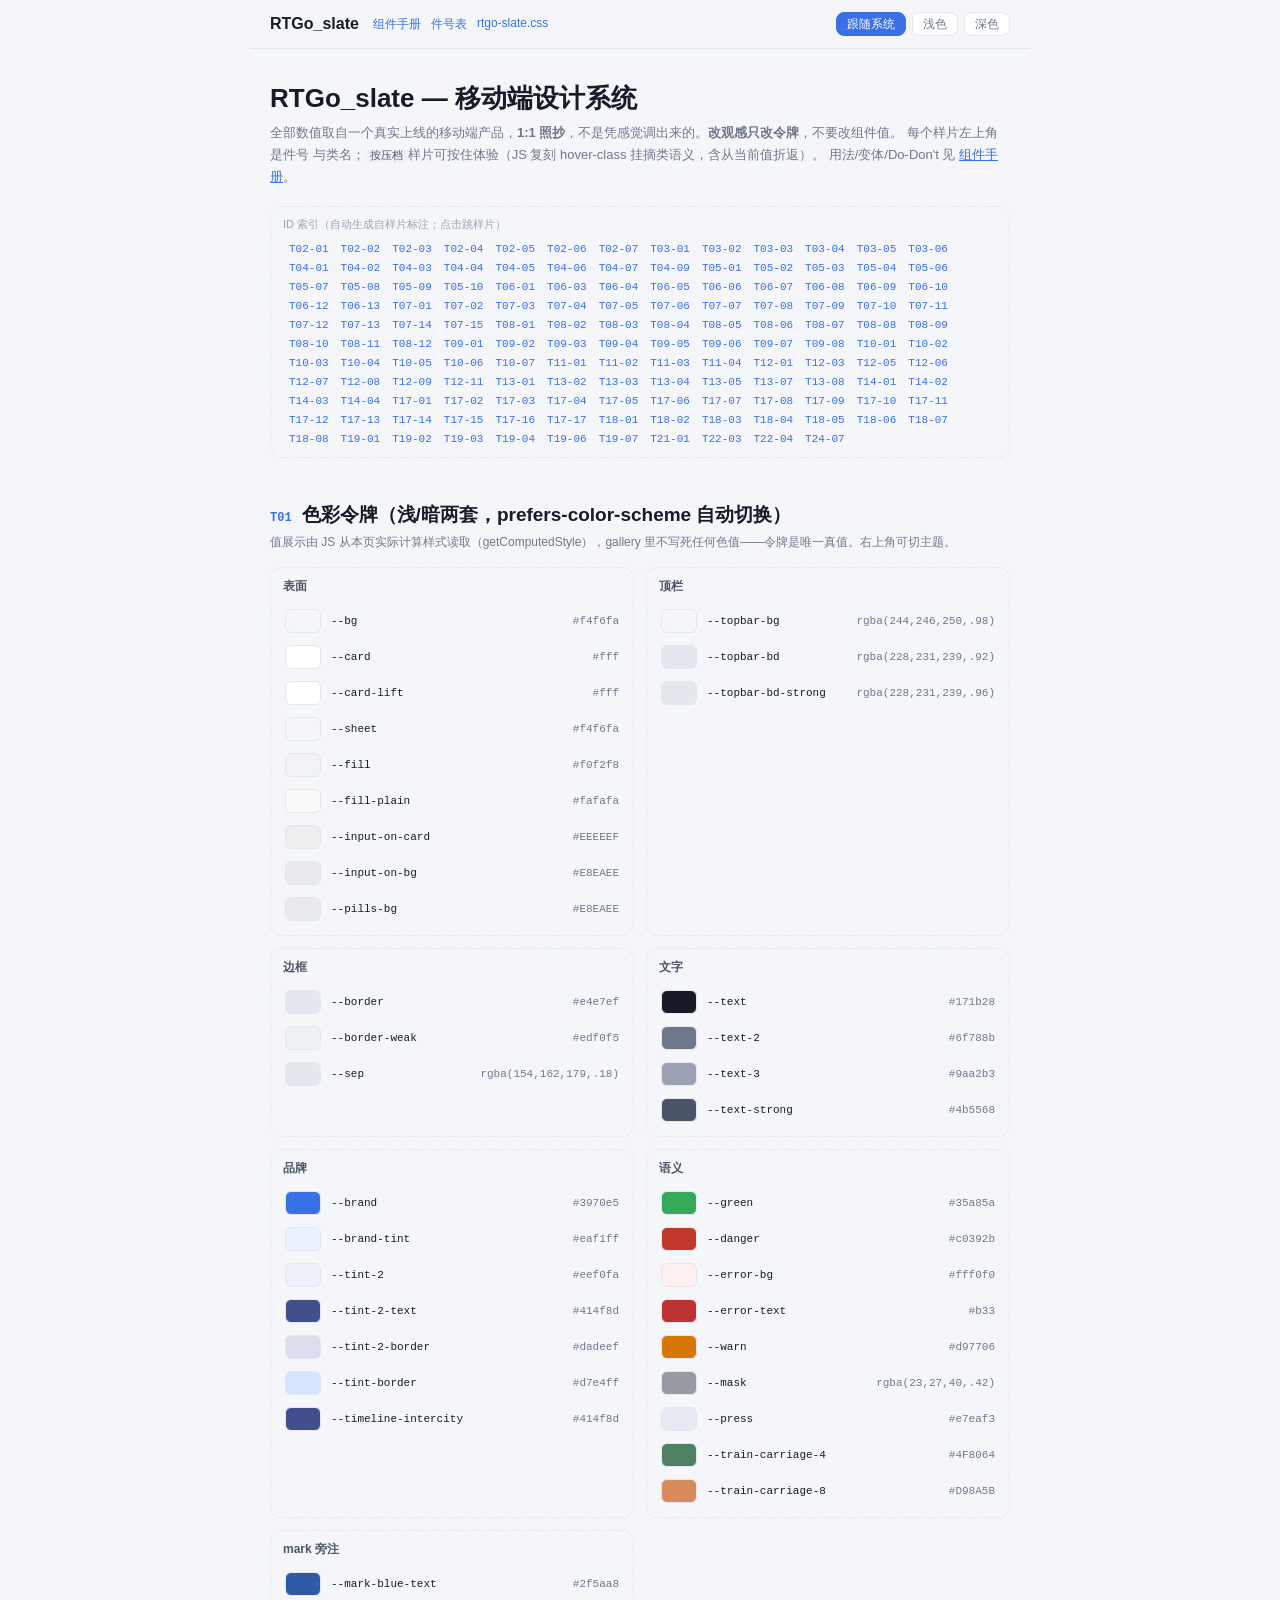
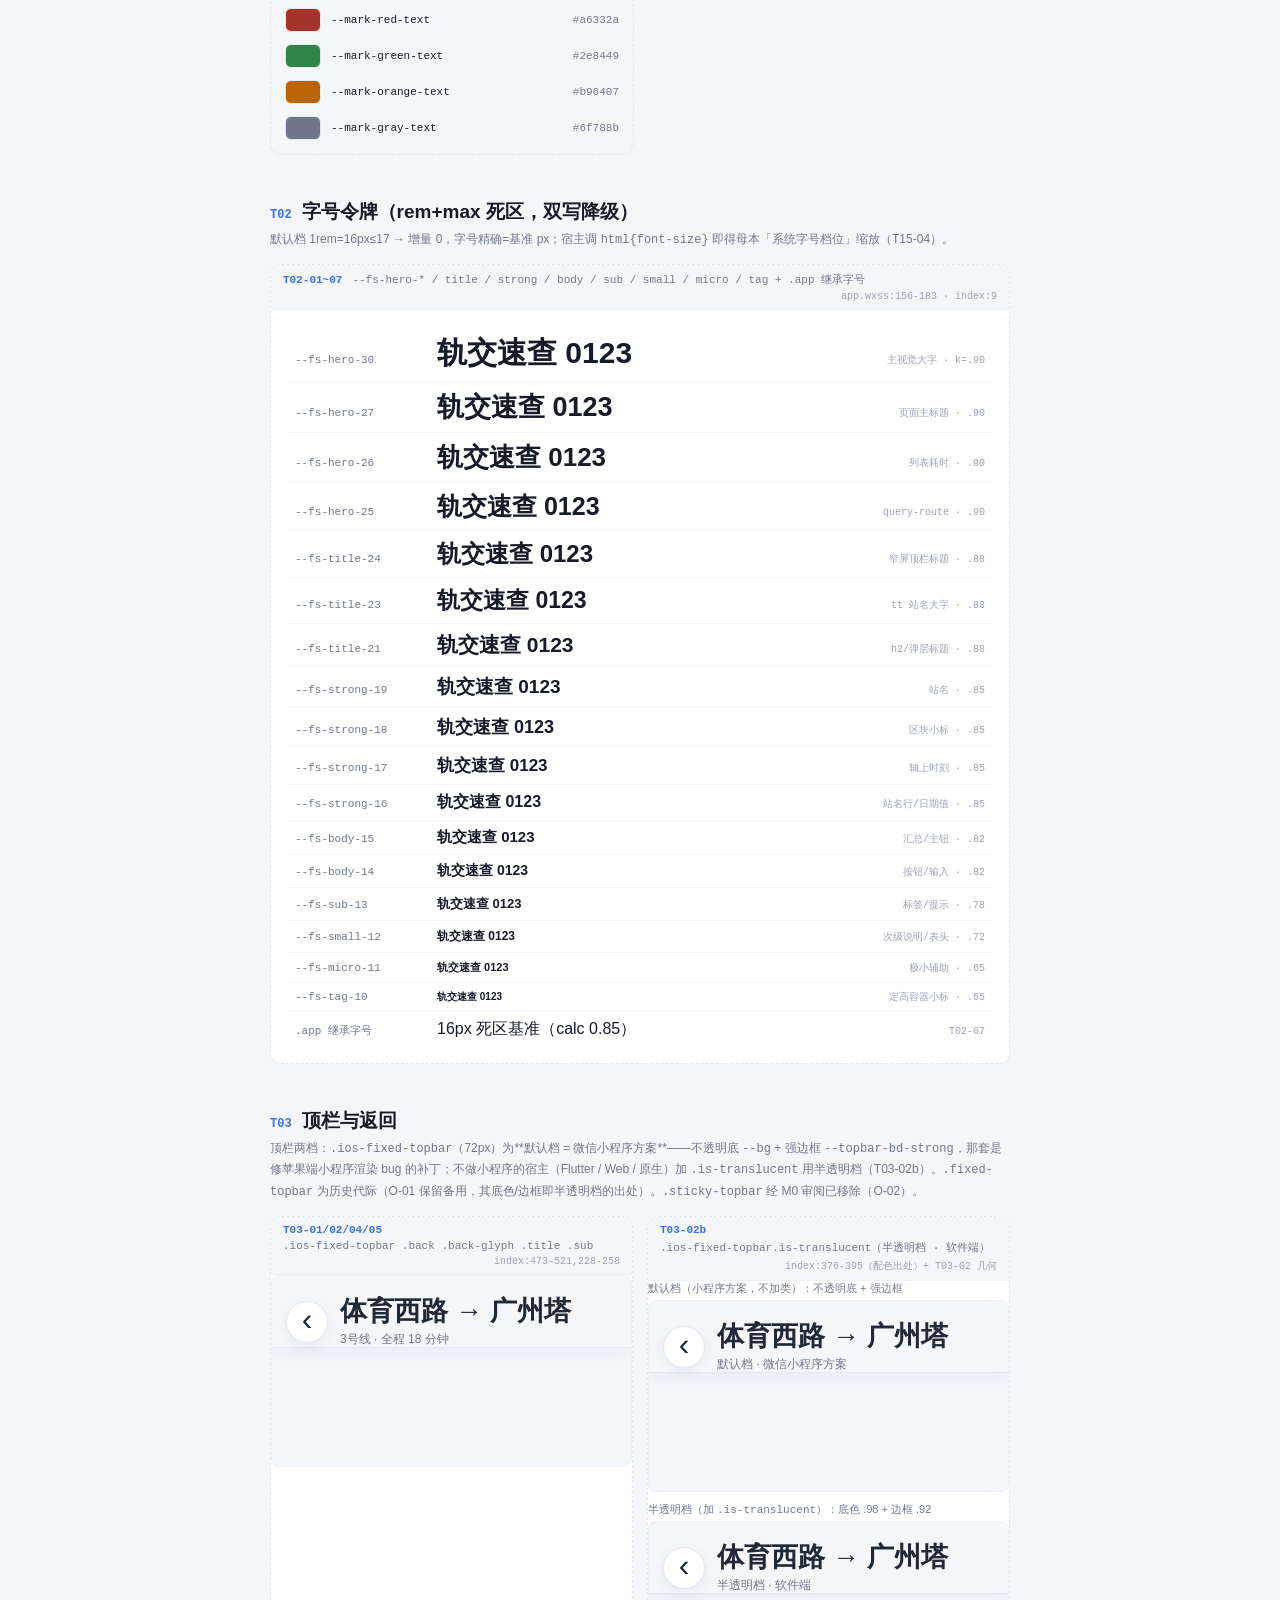
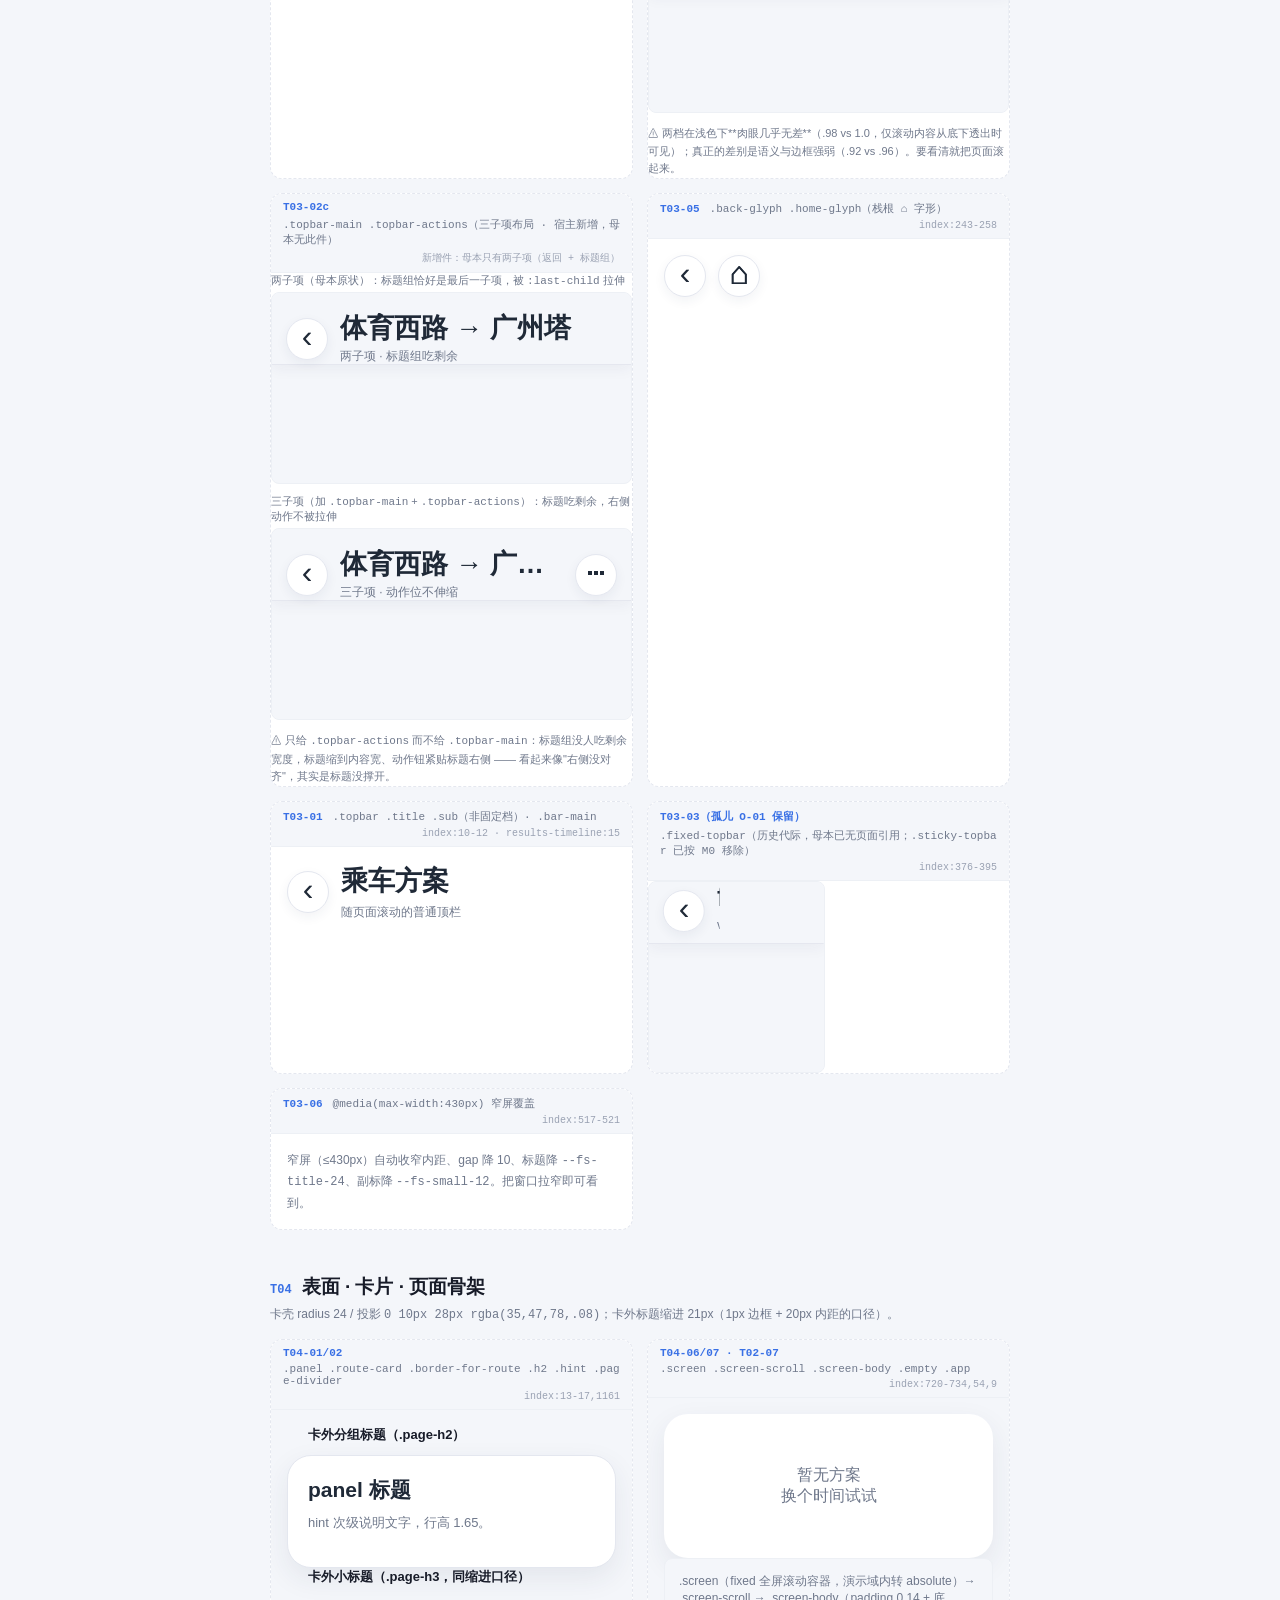
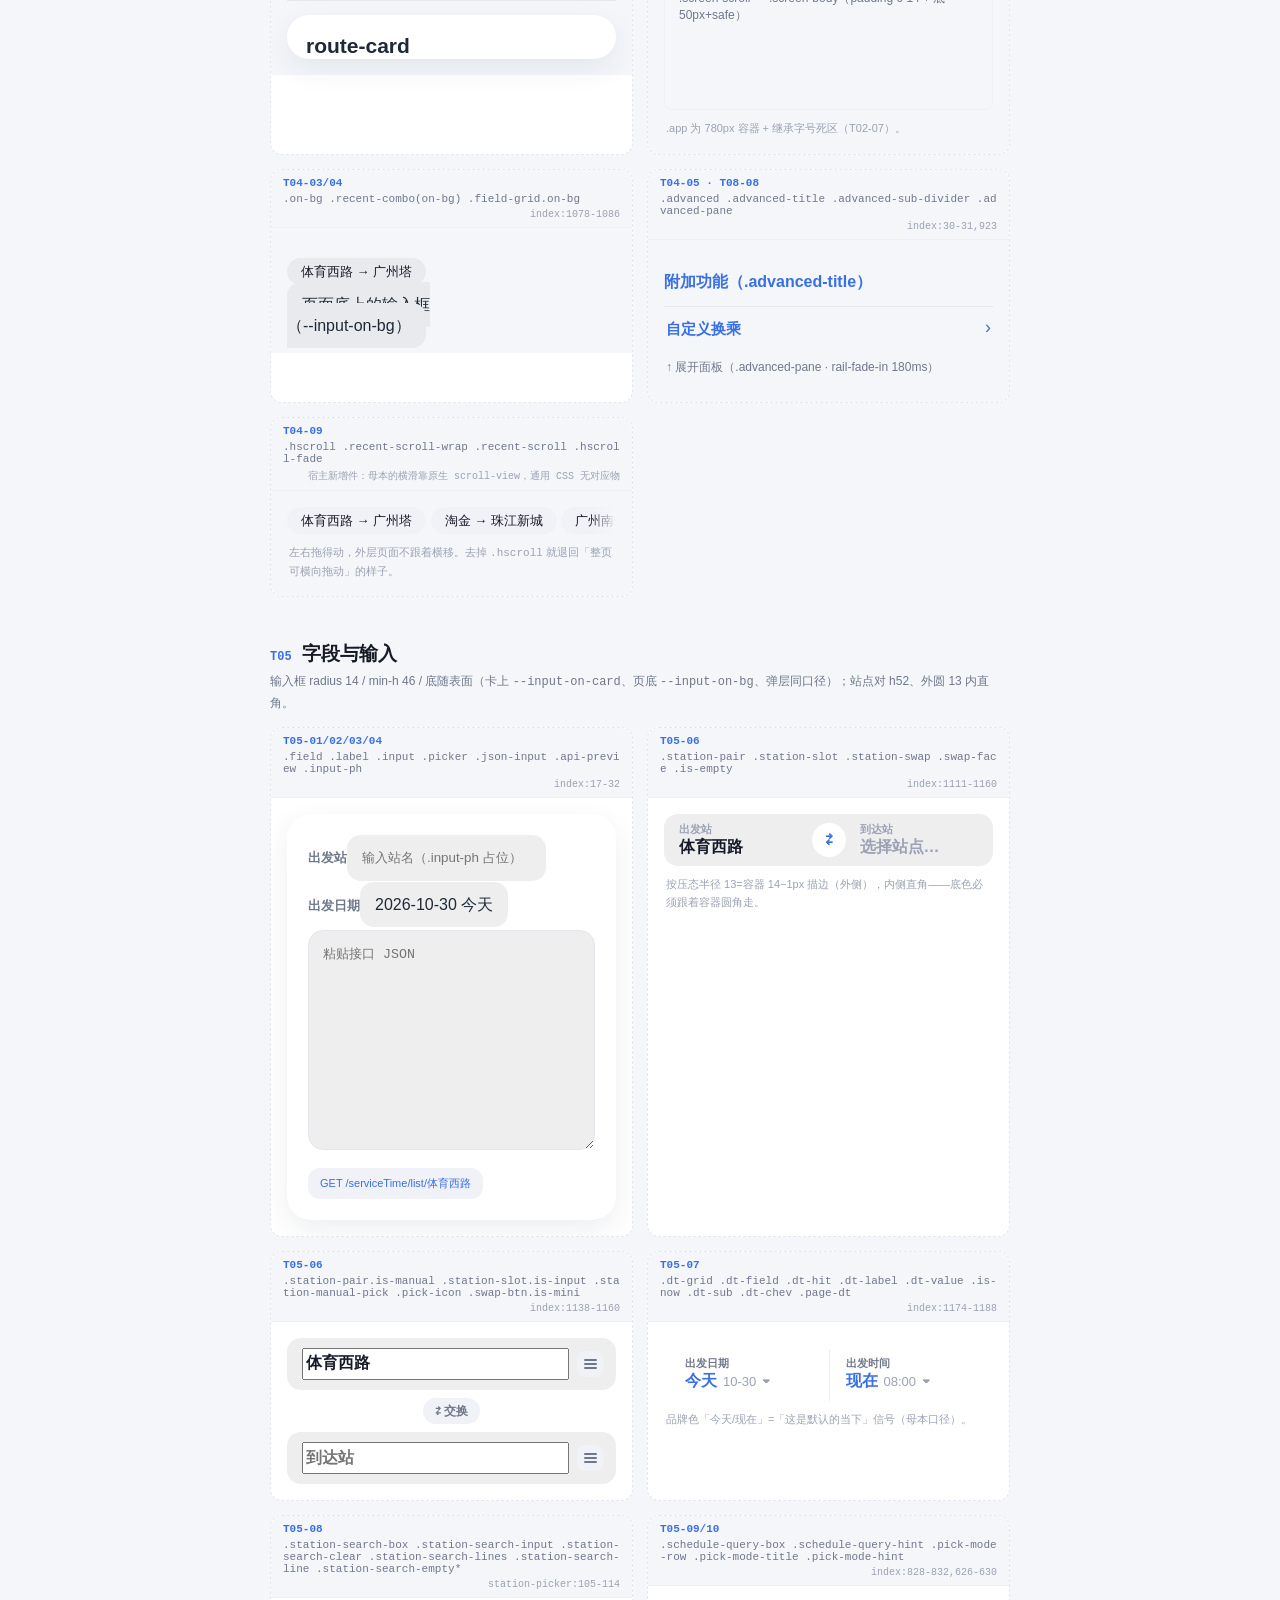
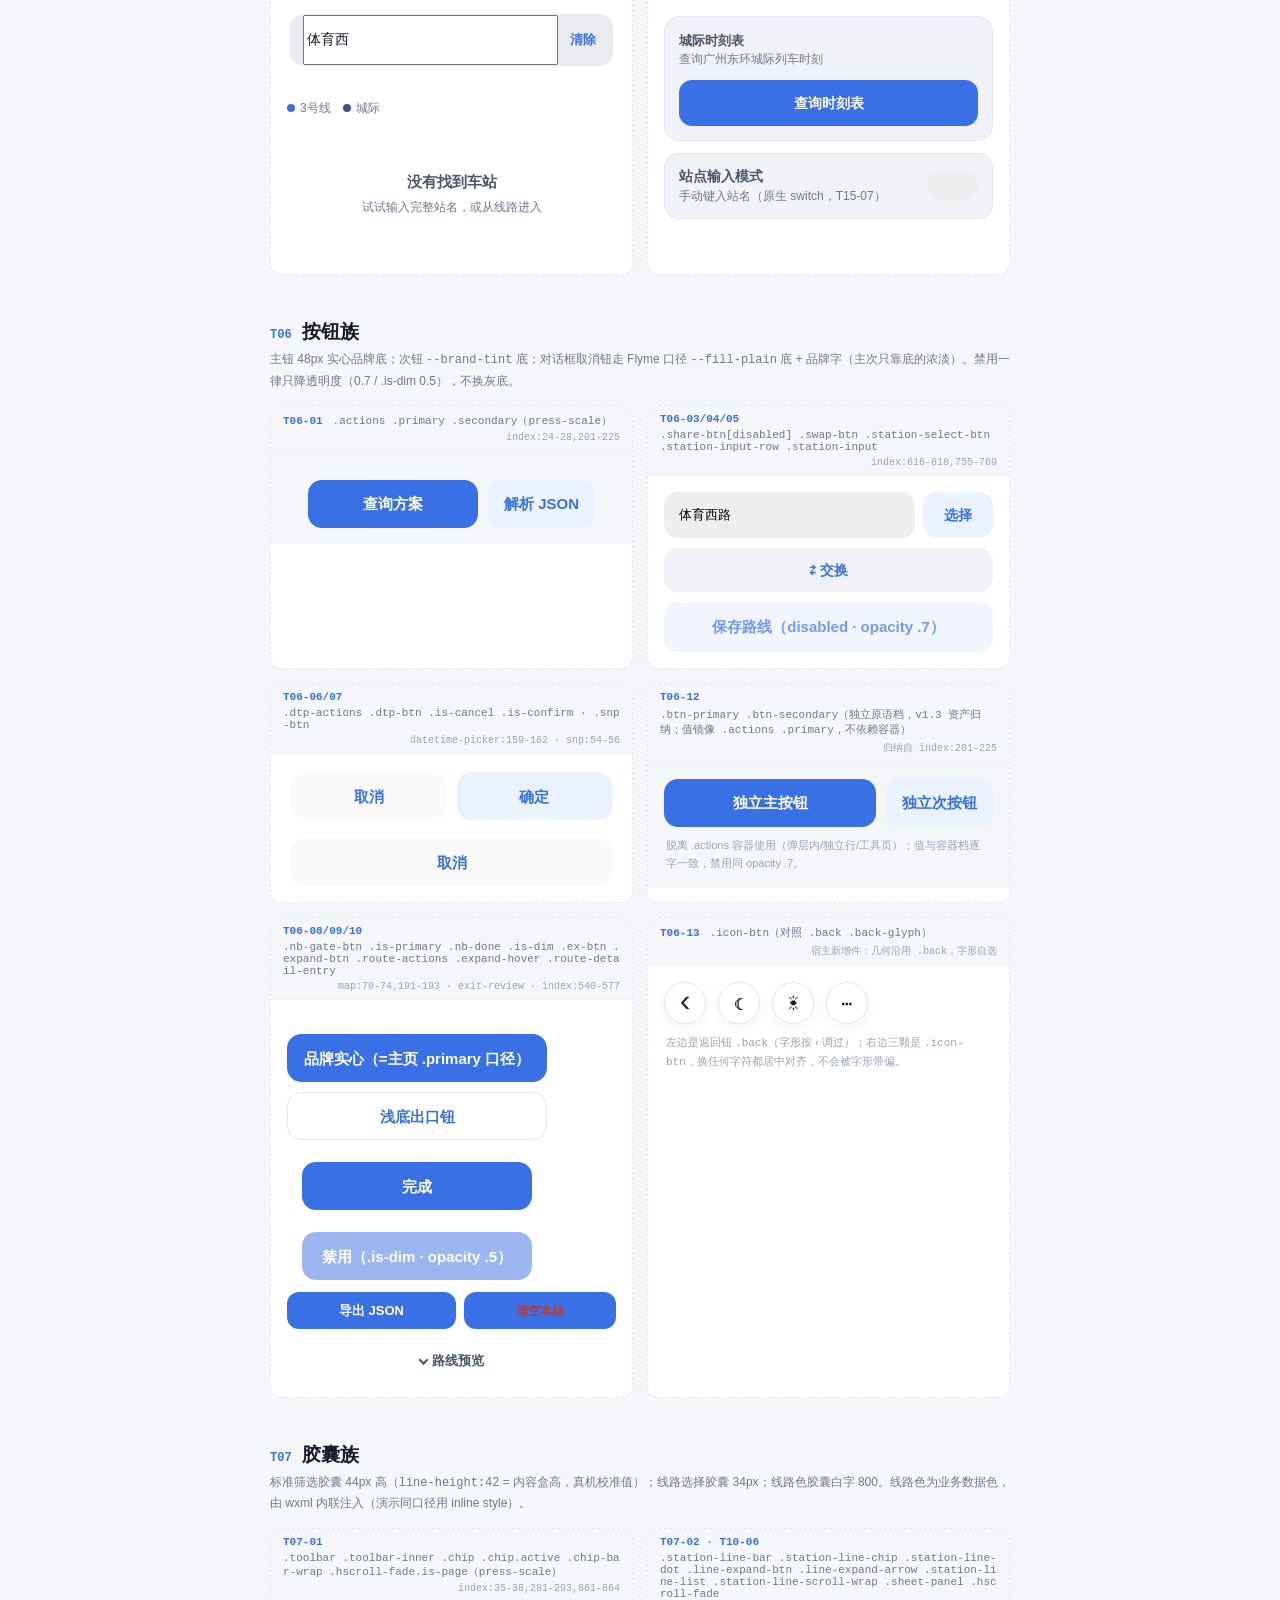
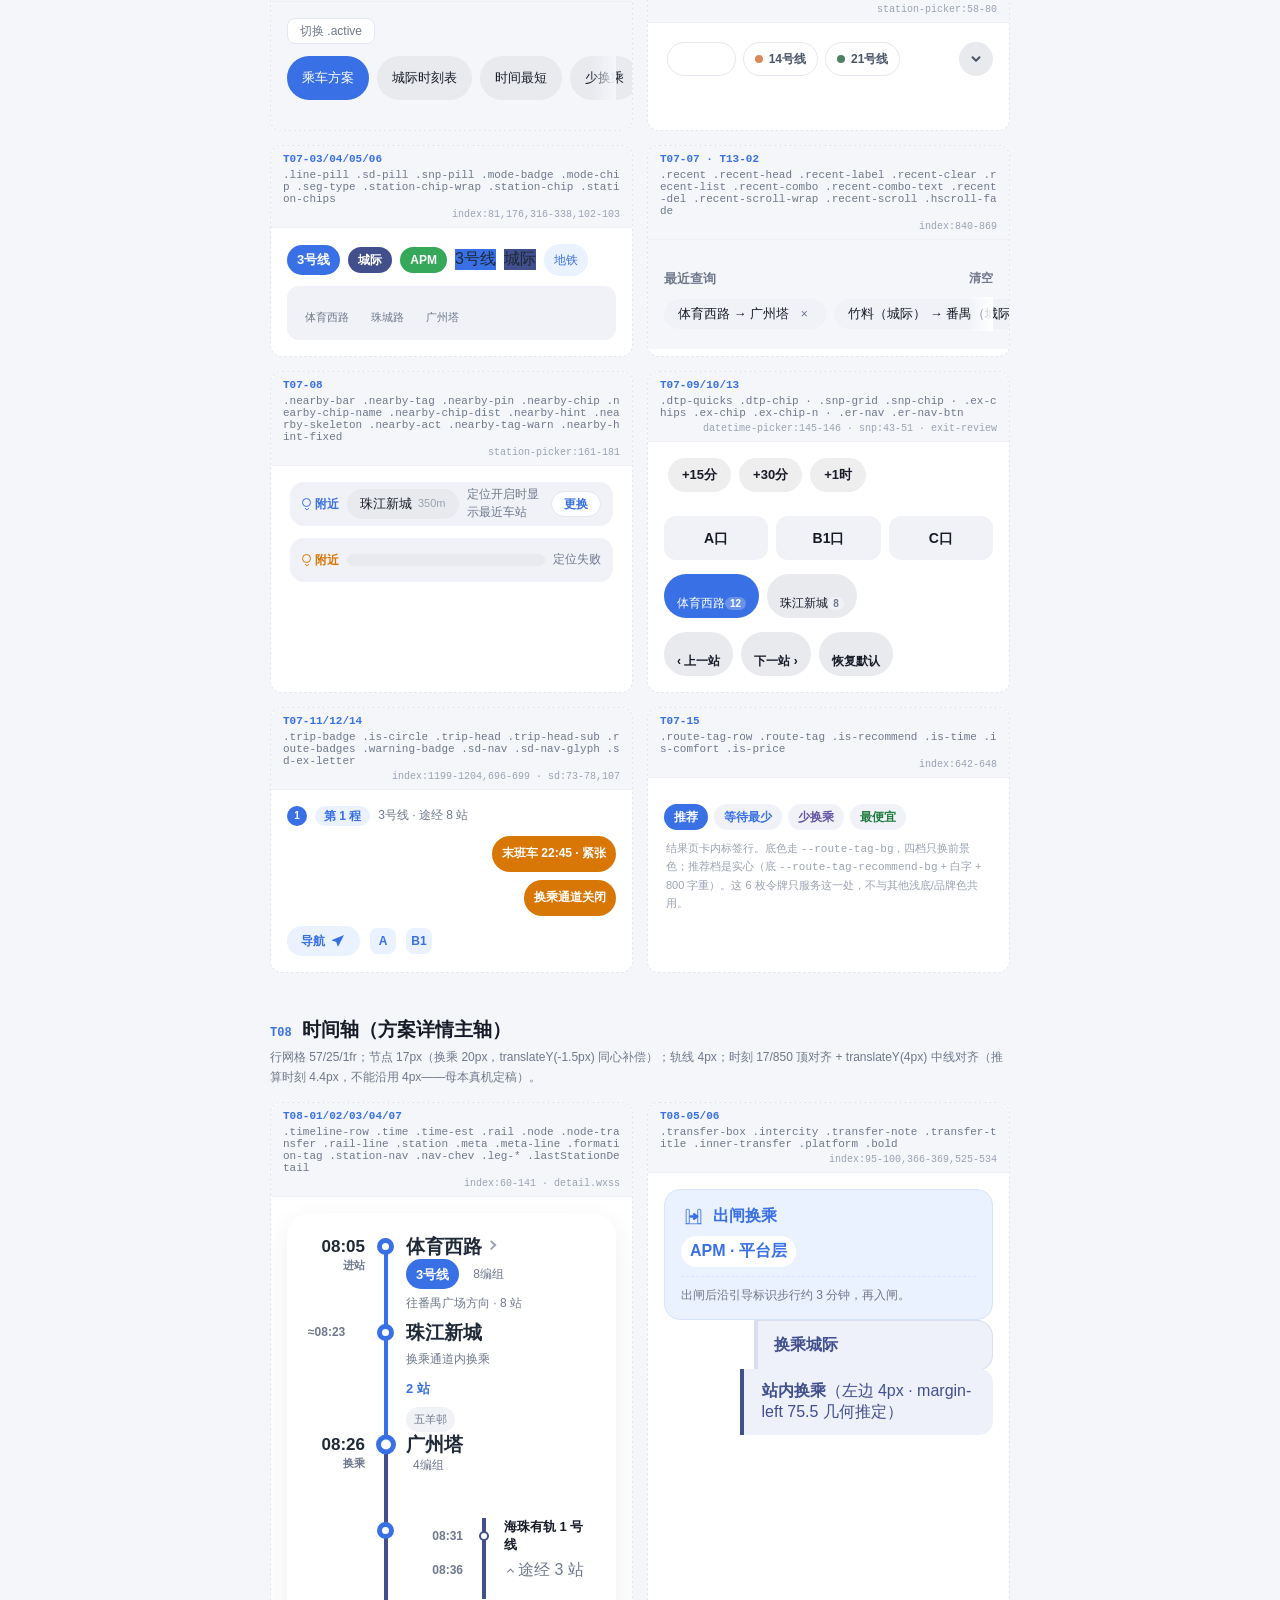
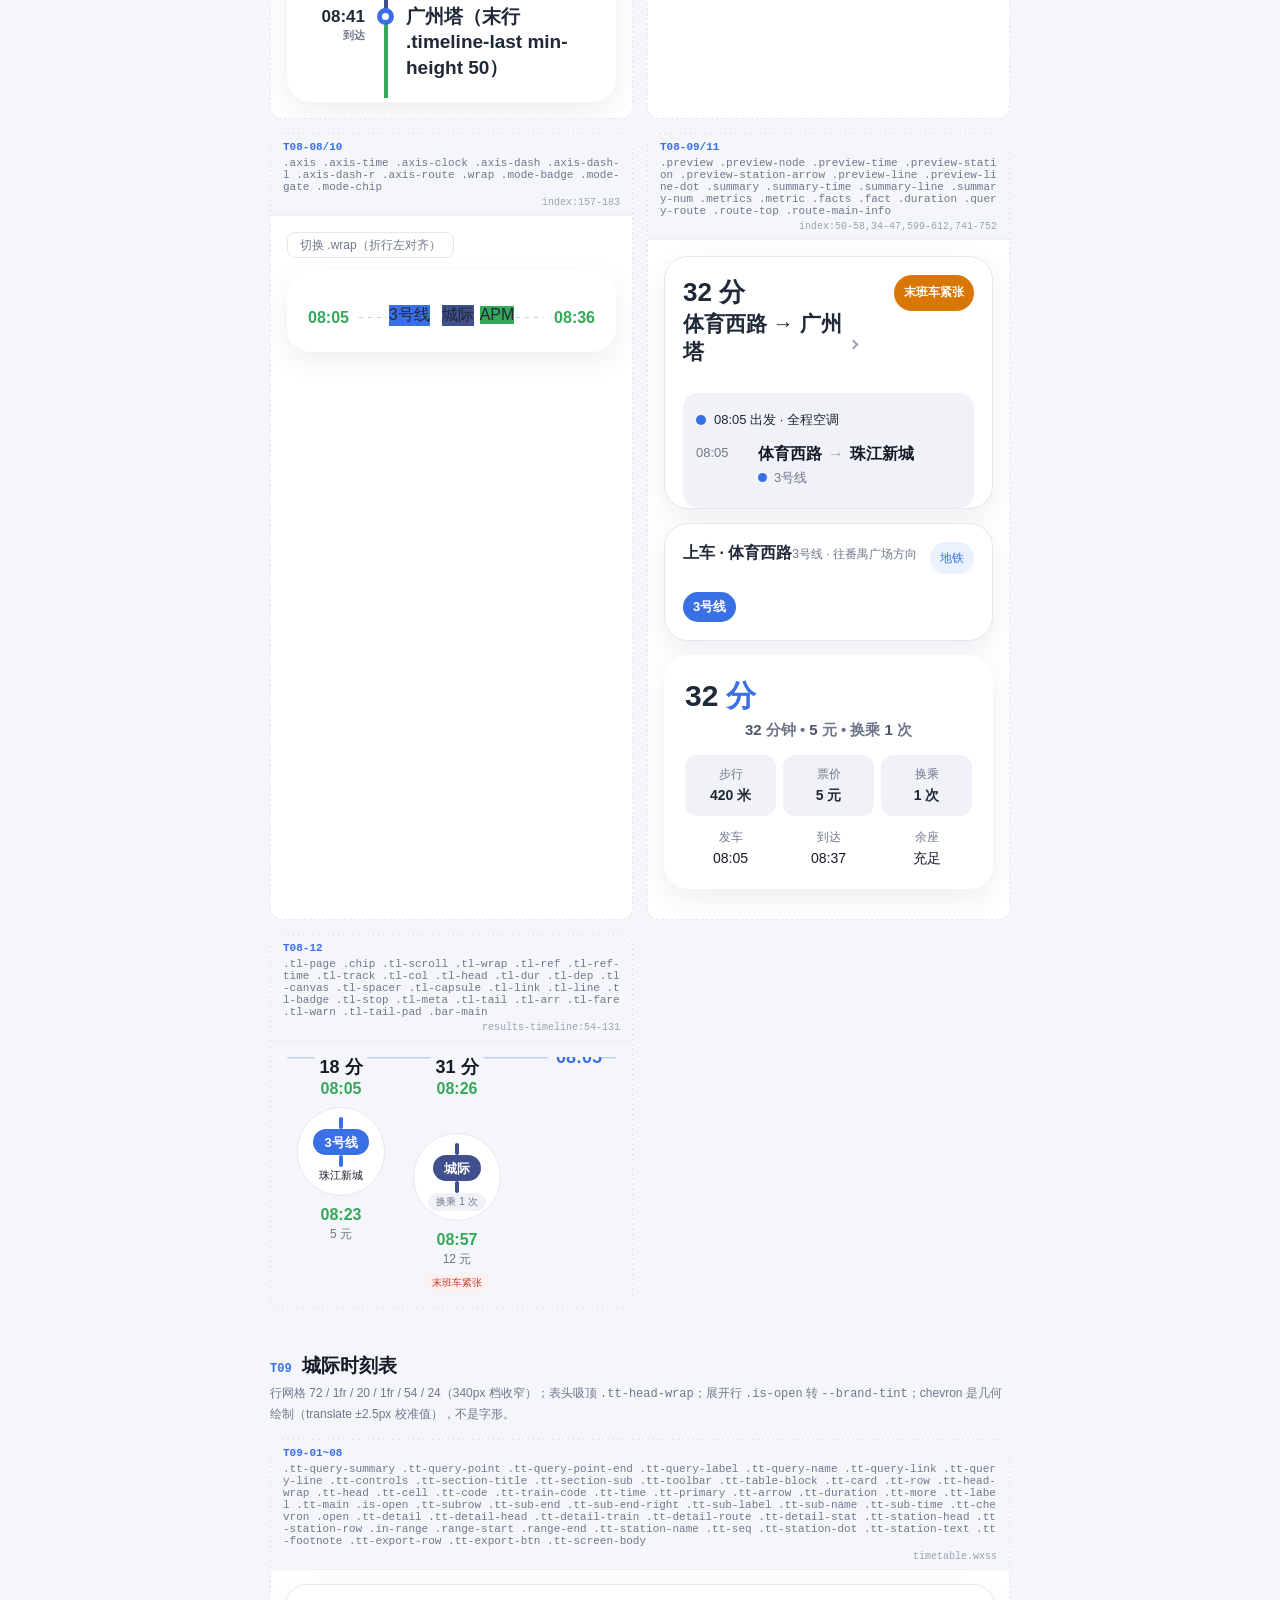
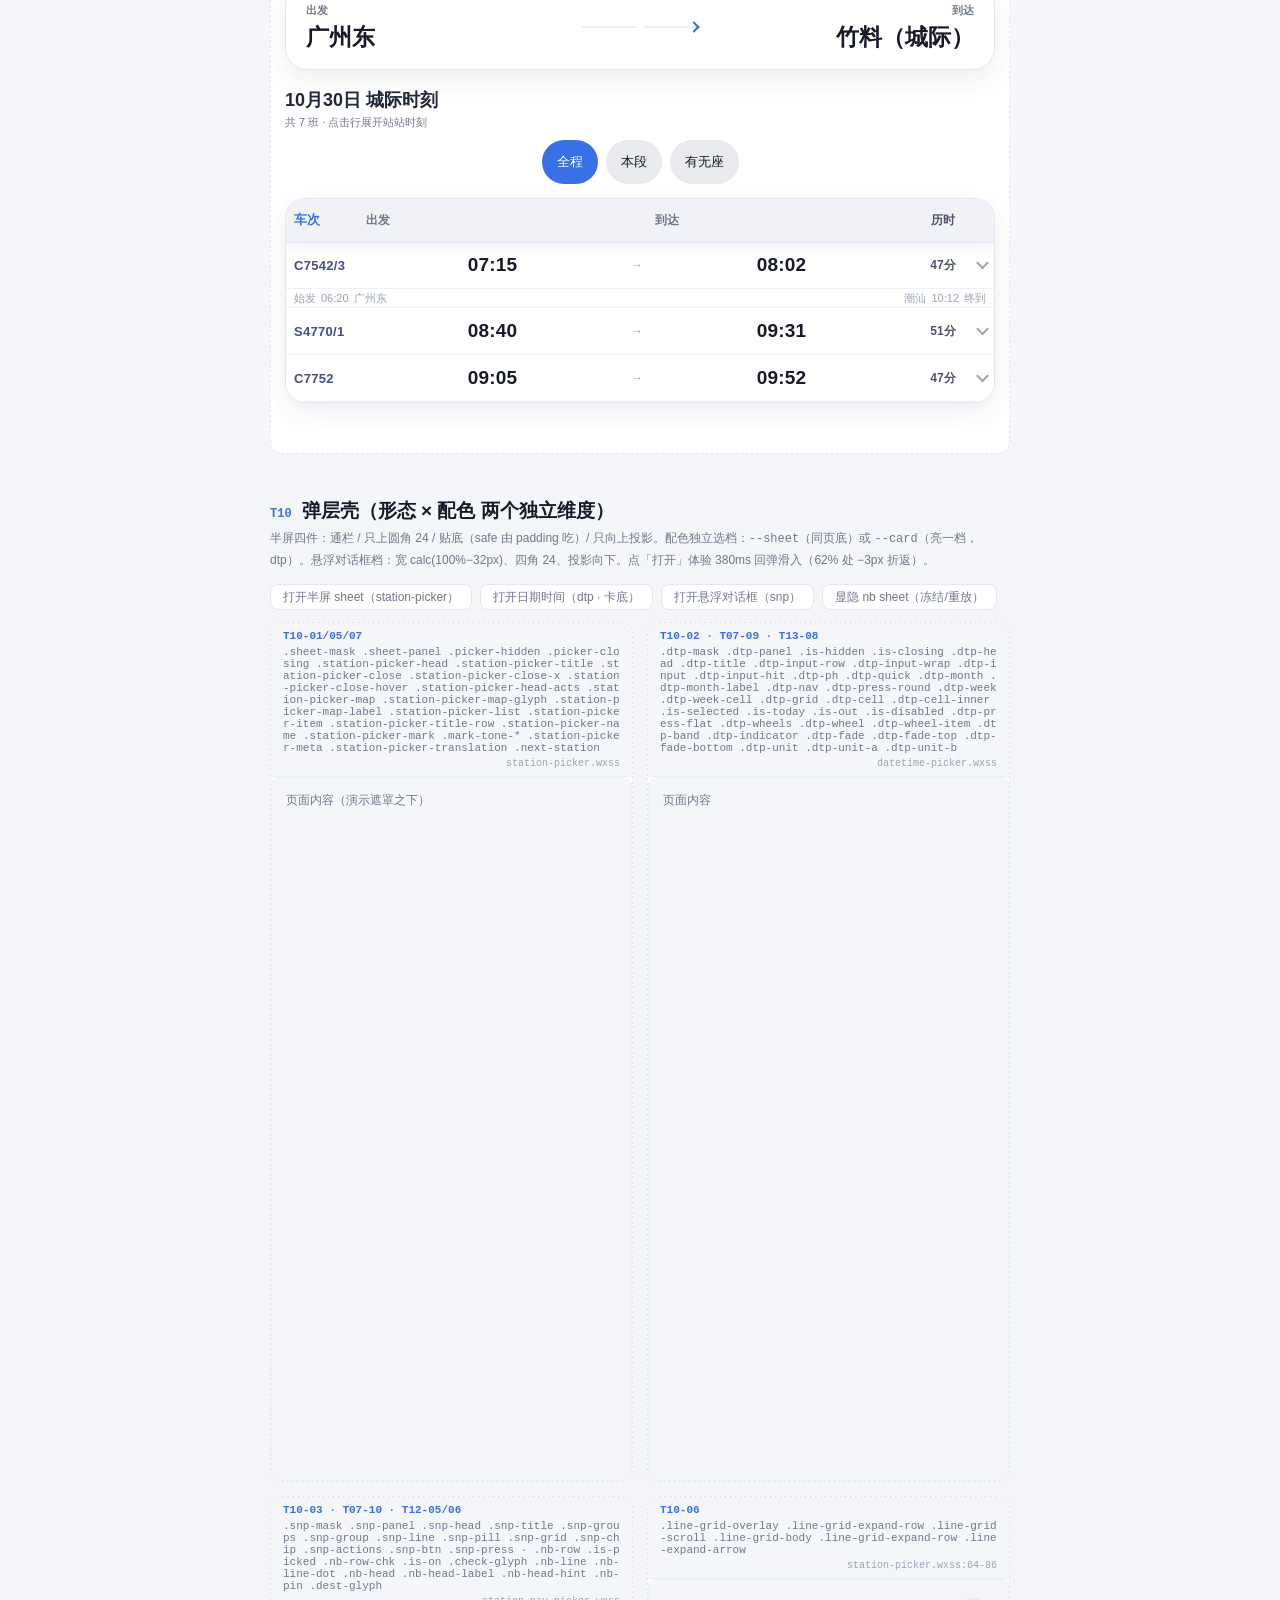
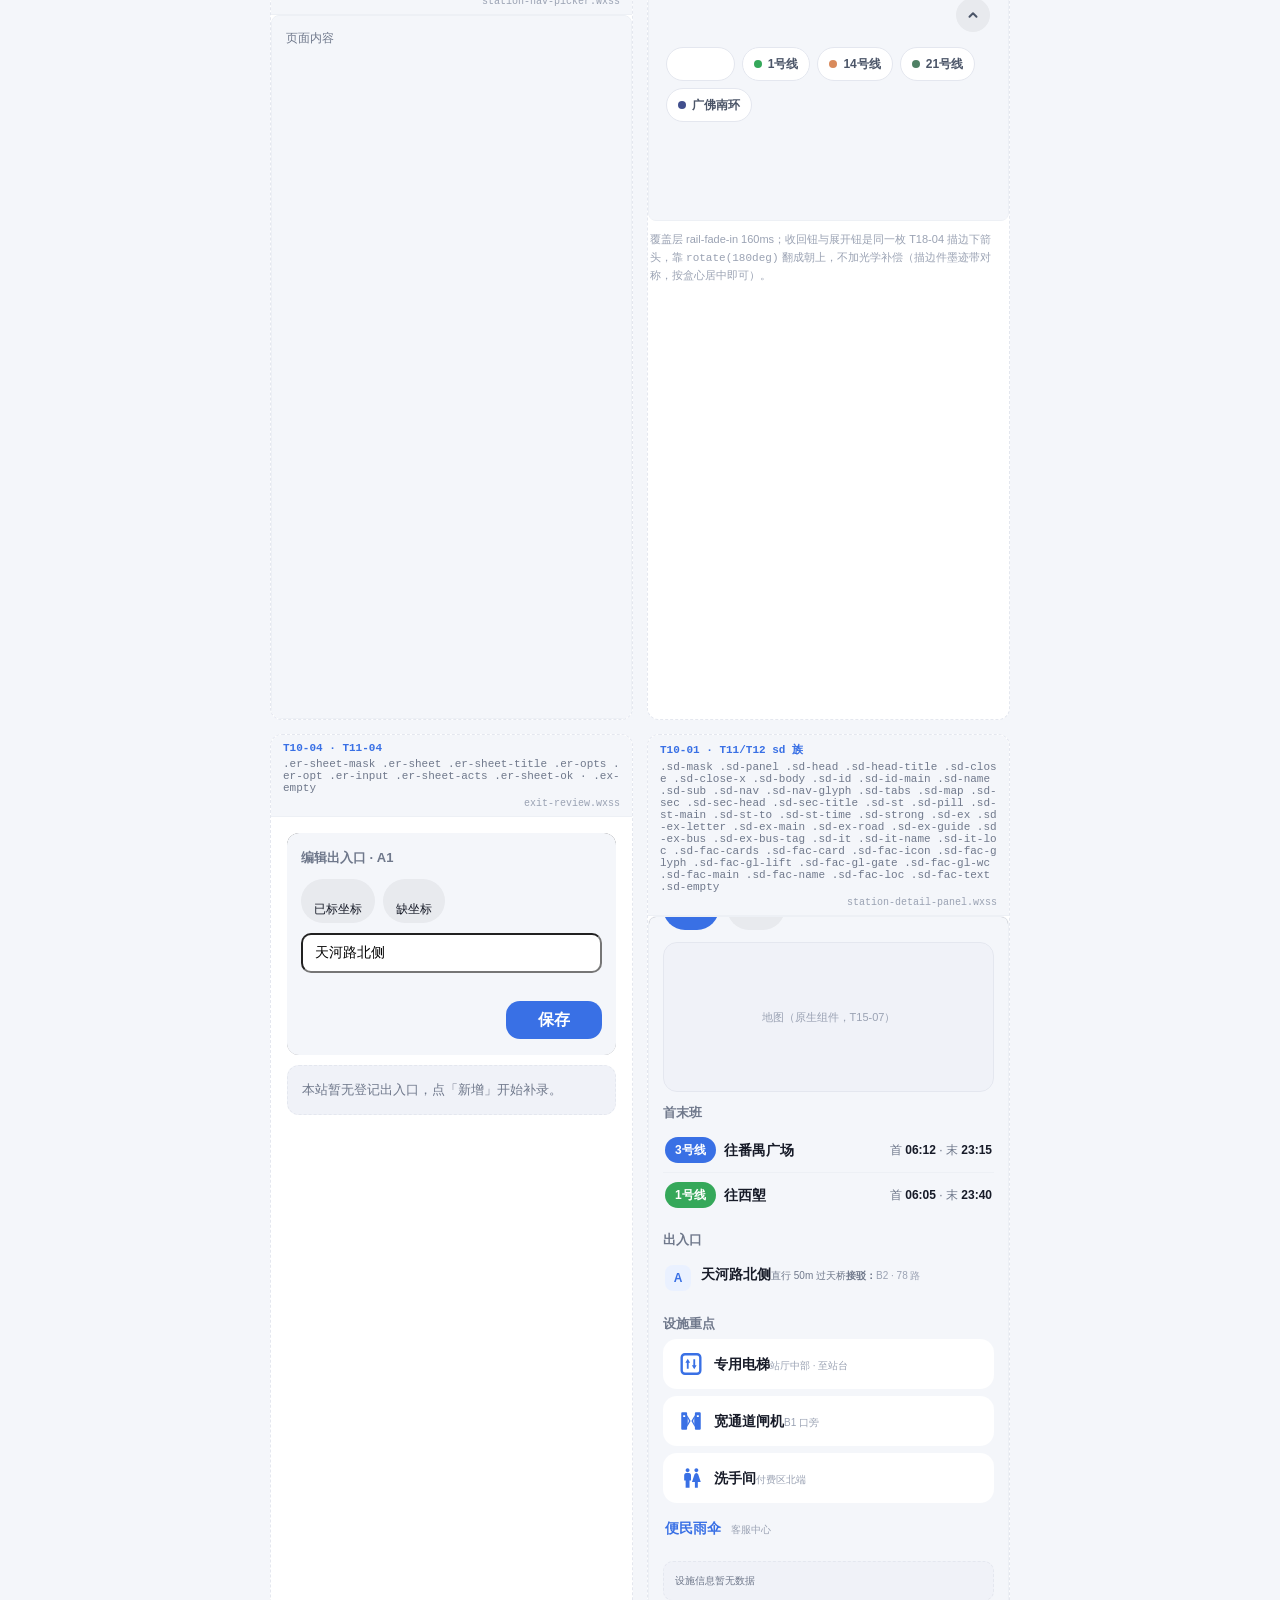
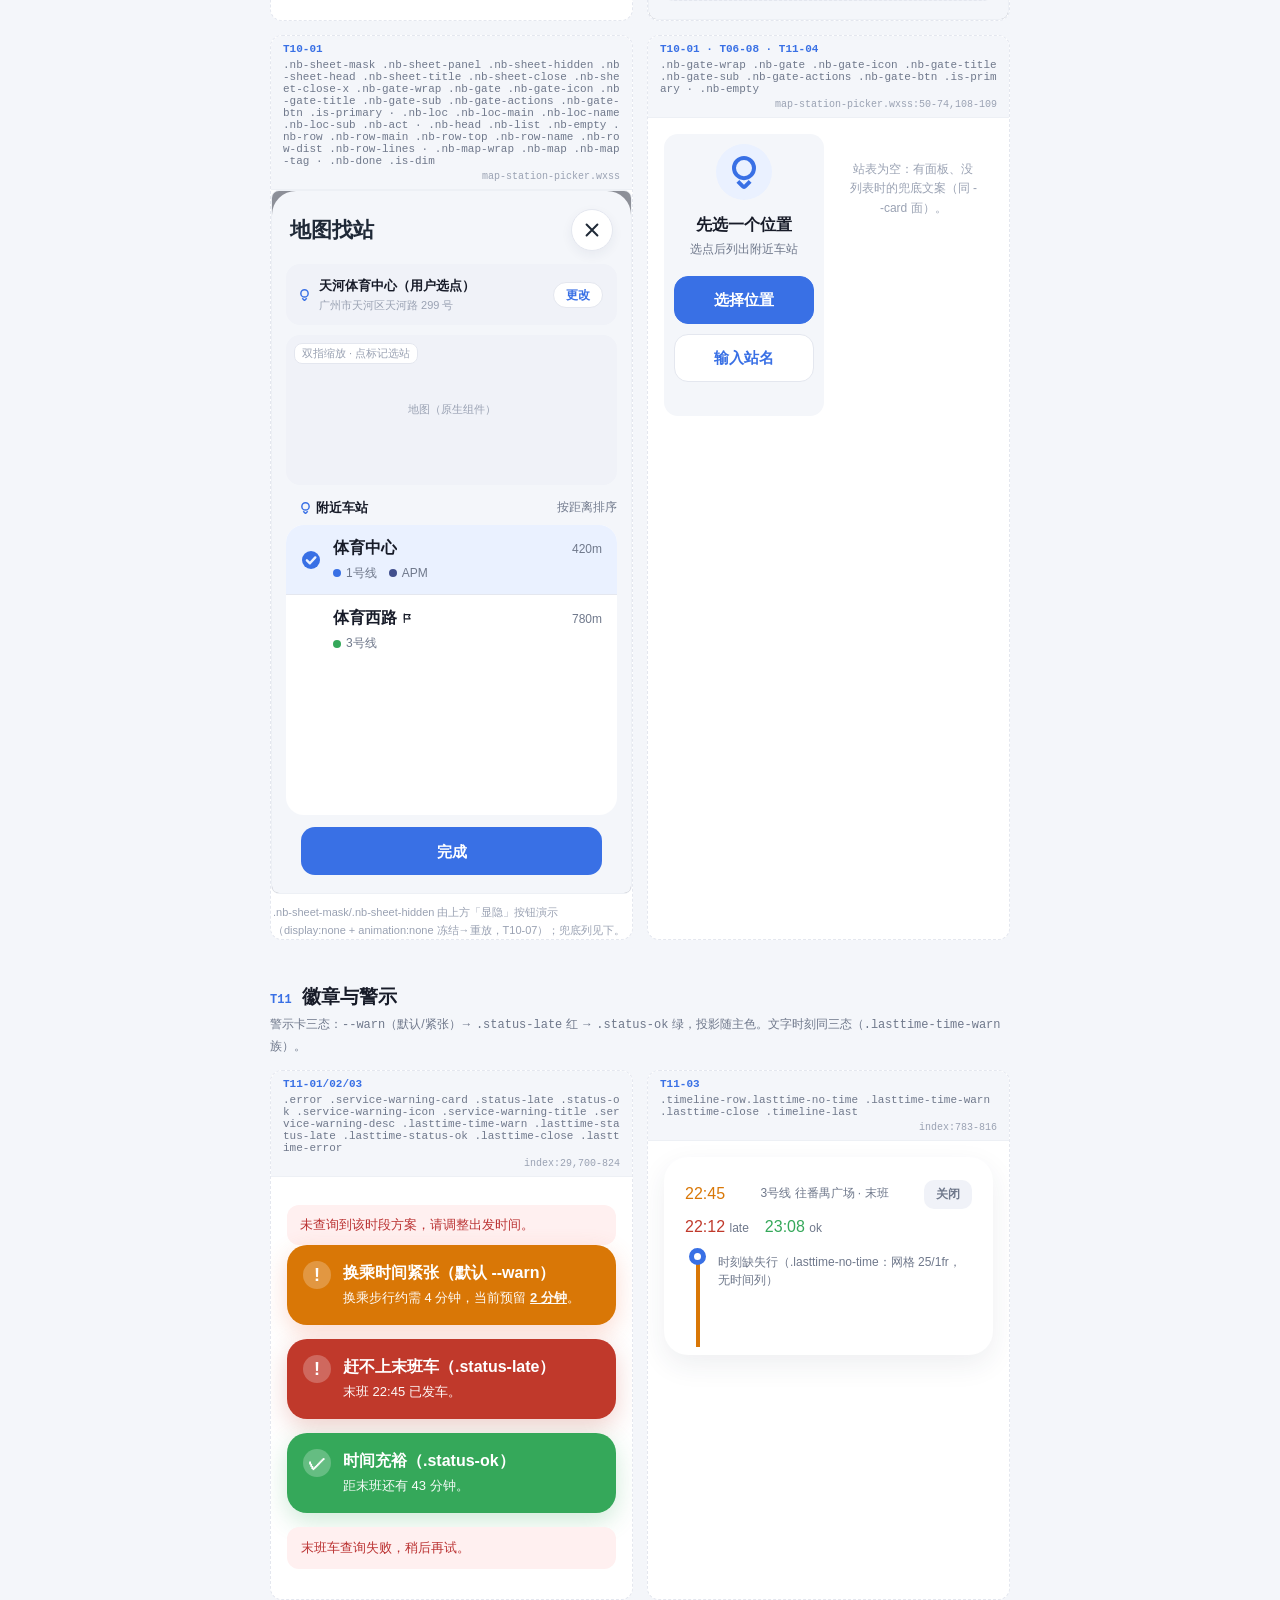
==== gallery.html @ 3bd7bf9c "docs: 补 T24 设计稿" ====
<!DOCTYPE html>
<html lang="zh-CN">
<head>
<meta charset="UTF-8">
<meta name="viewport" content="width=device-width, initial-scale=1">
<title>RTGo_slate · 移动端设计系统 gallery</title>
<link rel="stylesheet" href="rtgo-slate.css">
<!-- 主题档：.theme-light / .theme-dark，由 构建脚本从令牌层生成（勿手改）。
     编辑器里手动切主题靠它；不加类 = 跟随系统（回落 rtgo-slate.css 的 @media 档）。 -->
<link rel="stylesheet" href="theme-overrides.css">
<style>
/* ===== gallery 展示机制（g- 前缀，非资产包成员；系统类一律原样使用） ===== */
:root{color-scheme:light dark}
html.theme-dark{color-scheme:dark}
html.theme-light{color-scheme:light}
body{margin:0;font-family:-apple-system,BlinkMacSystemFont,"PingFang SC","Microsoft YaHei",sans-serif;-webkit-font-smoothing:antialiased}
.g-top{position:sticky;top:0;z-index:50;display:flex;align-items:center;gap:14px;padding:12px 20px;background:var(--topbar-bg);backdrop-filter:blur(10px);border-bottom:1px solid var(--topbar-bd)}
.g-top b{font-size:16px;color:var(--text)}
.g-top .g-links{display:flex;gap:10px;font-size:12px;color:var(--text-2)}
.g-top a{color:var(--brand);text-decoration:none}
.g-themes{margin-left:auto;display:flex;gap:6px}
.g-themes button{padding:5px 10px;border-radius:8px;border:1px solid var(--border);background:var(--card);color:var(--text-2);font-size:12px;cursor:pointer}
.g-themes button.on{background:var(--brand);color:#fff;border-color:var(--brand)}
.g-wrap{max-width:1080px;margin:0 auto;padding:26px 20px 80px}
.g-hero{margin:6px 0 22px}
.g-hero h1{margin:0 0 6px;font-size:26px;font-weight:800;color:var(--text)}
.g-hero p{margin:0;color:var(--text-2);font-size:13px;line-height:1.7}
.g-hero code{font-family:Consolas,monospace;font-size:12px;color:var(--brand)}
.g-sec{margin-top:44px;scroll-margin-top:56px}
.g-sec>h2{margin:0 0 4px;font-size:19px;font-weight:800;color:var(--text);display:flex;align-items:baseline;gap:10px}
.g-sec>h2 .g-secid{font-size:12px;font-weight:600;color:var(--brand);font-family:Consolas,monospace}
.g-sec>p.g-note{margin:0 0 14px;font-size:12px;color:var(--text-2);line-height:1.7}
.g-grid{display:grid;grid-template-columns:repeat(auto-fill,minmax(300px,1fr));gap:14px}
/* scroll-margin-top：顶栏是 sticky 的，索引跳转时不给留位，目标样片的
   「ID + 类名」标签栏会被顶栏盖住（索引共 126 条，区段写法会展开）。
   值 = 顶栏高 49 + 余量。 */
.g-spec{margin:0;border:1px dashed var(--border);border-radius:12px;overflow:hidden;background:var(--card);scroll-margin-top:64px}
.g-spec>.g-tag{display:flex;flex-wrap:wrap;gap:4px 10px;align-items:baseline;padding:7px 12px;border-bottom:1px solid var(--border-weak);background:var(--bg)}
.g-spec>.g-tag .g-id{font-family:Consolas,monospace;font-size:11px;font-weight:700;color:var(--brand)}
.g-spec>.g-tag .g-cls{font-family:Consolas,monospace;font-size:11px;color:var(--text-2);word-break:break-all}
.g-spec>.g-tag .g-src{margin-left:auto;font-size:10px;color:var(--text-3);font-family:Consolas,monospace}
.g-stage{padding:16px;min-height:56px}
.g-stage.bg-page{background:var(--bg)}
.g-stage.pad0{padding:0}
.g-swatch{display:flex;align-items:center;gap:10px;padding:6px 8px;border-radius:8px}
.g-swatch i{display:block;width:34px;height:22px;border-radius:6px;border:1px solid var(--border);flex:none}
.g-swatch .g-vn{font-family:Consolas,monospace;font-size:11px;color:var(--text)}
.g-swatch .g-vv{margin-left:auto;font-family:Consolas,monospace;font-size:11px;color:var(--text-2)}
.g-fsrow{display:flex;align-items:baseline;gap:12px;padding:7px 8px;border-bottom:1px solid var(--border-weak)}
.g-fsrow:last-child{border-bottom:0}
.g-fsrow .g-vn{font-family:Consolas,monospace;font-size:11px;color:var(--text-2);flex:none;width:130px}
.g-fsrow .g-fs{margin-left:auto;font-family:Consolas,monospace;font-size:10px;color:var(--text-3);flex:none}
.demo-viewport{--status-bar-height:0px;position:relative;height:190px;overflow:hidden;background:var(--bg);border-radius:8px;border:1px solid var(--border-weak)}
.demo-viewport .ios-fixed-topbar,.demo-viewport .fixed-topbar{position:absolute}
.demo-viewport .screen{position:absolute}
.demo-viewport .sheet-mask,.demo-viewport .dtp-mask,.demo-viewport .snp-mask,.demo-viewport .nb-sheet-mask,.demo-viewport .sd-mask{position:absolute}
.demo-mask{position:absolute;inset:0;z-index:20}
.g-panel-ctx{background:var(--card);border-radius:16px;padding:4px}
.g-hint{margin:10px 2px 0;font-size:11px;color:var(--text-3);line-height:1.6}
.g-togglebar{display:flex;gap:8px;margin-bottom:12px;flex-wrap:wrap}
.g-togglebar button{padding:6px 12px;border-radius:8px;border:1px solid var(--border);background:var(--card);color:var(--text-2);font-size:12px;cursor:pointer}
.g-togglebar button.on{background:var(--brand);color:#fff;border-color:var(--brand)}
.g-tokensec{display:grid;grid-template-columns:repeat(auto-fill,minmax(330px,1fr));gap:12px}
.g-tokengroup{border:1px dashed var(--border);border-radius:12px;padding:8px 6px}
.g-tokengroup h3{margin:2px 6px 8px;font-size:12px;color:var(--text-strong);font-weight:700}
button{cursor:pointer;pointer-events:auto}
[data-hover-class]{-webkit-tap-highlight-color:transparent;user-select:none}
.g-kbd{font-family:Consolas,monospace;background:var(--fill);border-radius:4px;padding:1px 5px;font-size:11px;color:var(--text-strong)}
.g-index{margin:18px 0 0;border:1px dashed var(--border);border-radius:12px;padding:10px 12px}
.g-index .g-it{font-size:11px;color:var(--text-3);margin-bottom:6px}
.g-index a{display:inline-block;font-family:Consolas,monospace;font-size:11px;color:var(--brand);text-decoration:none;padding:2px 6px;border-radius:6px}
.g-index a:hover{background:var(--brand-tint);color:var(--brand)}
.g-spec:target{outline:2px solid var(--brand);outline-offset:2px;border-radius:12px}
/* T24 菜单样片：只在展示层给一个定位舞台；.menu 本身仍用资产值 */
.g-menu-stage{position:relative;height:370px;border-radius:16px;background:var(--bg);border:1px solid var(--border-weak);overflow:hidden}
.g-bn-demo .bnav{position:relative;left:0;transform:none;max-width:100%;border-radius:14px;overflow:hidden}
.g-bn-more{display:flex;align-items:center;justify-content:center;width:24px;height:24px}
</style>
</head>
<body class="app">

<header class="g-top">
  <b>RTGo_slate</b>
  <span class="g-links">
    <a href="docs/组件手册.md">组件手册</a><a href="件号表.md">件号表</a><a href="rtgo-slate.css">rtgo-slate.css</a>
  </span>
  <span class="g-themes" id="themes">
    <button data-t="auto" class="on">跟随系统</button><button data-t="light">浅色</button><button data-t="dark">深色</button>
  </span>
</header>

<div class="g-wrap">

<div class="g-hero">
  <h1>RTGo_slate — 移动端设计系统</h1>
  <p>全部数值取自一个真实上线的移动端产品，<b>1:1 照抄</b>，不是凭感觉调出来的。<b>改观感只改令牌</b>，不要改组件值。
  每个样片左上角是件号 与类名；<span class="g-kbd">按压档</span>样片可按住体验（JS 复刻 hover-class 挂摘类语义，含从当前值折返）。
  用法/变体/Do-Don't 见 <a href="docs/组件手册.md" style="color:var(--brand)">组件手册</a>。</p>
  <div class="g-index" id="gIndex"><div class="g-it">ID 索引（自动生成自样片标注；点击跳样片）</div></div>
</div>

<!-- ================= G1/T01 色彩令牌 ================= -->
<section class="g-sec" id="s-t01">
  <h2><span class="g-secid">T01</span> 色彩令牌（浅/暗两套，prefers-color-scheme 自动切换）</h2>
  <p class="g-note">值展示由 JS 从本页实际计算样式读取（getComputedStyle），gallery 里不写死任何色值——令牌是唯一真值。右上角可切主题。</p>
  <div class="g-tokensec" id="tokenSwatches"></div>
</section>

<!-- ================= G2/T02 字阶 ================= -->
<section class="g-sec" id="s-t02">
  <h2><span class="g-secid">T02</span> 字号令牌（rem+max 死区，双写降级）</h2>
  <p class="g-note">默认档 1rem=16px≤17 → 增量 0，字号精确=基准 px；宿主调 <code>html{font-size}</code> 即得母本「系统字号档位」缩放（T15-04）。</p>
  <div class="g-spec"><figcaption class="g-tag"><span class="g-id">T02-01~07</span><span class="g-cls">--fs-hero-* / title / strong / body / sub / small / micro / tag + .app 继承字号</span><span class="g-src">app.wxss:156-183 · index:9</span></figcaption>
    <div class="g-stage" id="fsRows"></div>
  </div>
</section>

<!-- ================= G3/T03 顶栏 ================= -->
<section class="g-sec" id="s-t03">
  <h2><span class="g-secid">T03</span> 顶栏与返回</h2>
  <p class="g-note">顶栏两档：<code>.ios-fixed-topbar</code>（72px）为**默认档 = 微信小程序方案**——不透明底 <code>--bg</code> + 强边框 <code>--topbar-bd-strong</code>，那套是修苹果端小程序渲染 bug 的补丁；不做小程序的宿主（Flutter / Web / 原生）加 <code>.is-translucent</code> 用半透明档（T03-02b）。<code>.fixed-topbar</code> 为历史代际（O-01 保留备用，其底色/边框即半透明档的出处）。<code>.sticky-topbar</code> 经 M0 审阅已移除（O-02）。</p>
  <div class="g-grid">
    <figure class="g-spec"><figcaption class="g-tag"><span class="g-id">T03-01/02/04/05</span><span class="g-cls">.ios-fixed-topbar .back .back-glyph .title .sub</span><span class="g-src">index:473-521,228-258</span></figcaption>
      <div class="g-stage pad0"><div class="demo-viewport">
        <div class="ios-fixed-topbar"><view class="back" data-hover-class="press"><text class="back-glyph">‹</text></view><div><div class="title">体育西路 → 广州塔</div><div class="sub">3号线 · 全程 18 分钟</div></div></div>
      </div></div>
    </figure>
    <figure class="g-spec"><figcaption class="g-tag"><span class="g-id">T03-02b</span><span class="g-cls">.ios-fixed-topbar.is-translucent（半透明档 · 软件端）</span><span class="g-src">index:376-395（配色出处）+ T03-02 几何</span></figcaption>
      <div class="g-stage pad0"><div style="display:grid;gap:10px">
        <div><p style="margin:0 0 4px;font-size:11px;color:var(--text-2)">默认档（小程序方案，不加类）：不透明底 + 强边框</p>
          <div class="demo-viewport"><div class="ios-fixed-topbar"><view class="back" data-hover-class="press"><text class="back-glyph">‹</text></view><div><div class="title">体育西路 → 广州塔</div><div class="sub">默认档 · 微信小程序方案</div></div></div></div></div>
        <div><p style="margin:0 0 4px;font-size:11px;color:var(--text-2)">半透明档（加 <code>.is-translucent</code>）：底色 .98 + 边框 .92</p>
          <div class="demo-viewport"><div class="ios-fixed-topbar is-translucent"><view class="back" data-hover-class="press"><text class="back-glyph">‹</text></view><div><div class="title">体育西路 → 广州塔</div><div class="sub">半透明档 · 软件端</div></div></div></div></div>
        <p style="margin:2px 0 0;font-size:11px;color:var(--text-2);line-height:1.6">⚠ 两档在浅色下**肉眼几乎无差**（.98 vs 1.0，仅滚动内容从底下透出时可见）；真正的差别是语义与边框强弱（.92 vs .96）。要看清就把页面滚起来。</p>
      </div></div>
    </figure>
    <figure class="g-spec"><figcaption class="g-tag"><span class="g-id">T03-02c</span><span class="g-cls">.topbar-main .topbar-actions（三子项布局 · 宿主新增，母本无此件）</span><span class="g-src">新增件：母本只有两子项（返回 + 标题组）</span></figcaption>
      <div class="g-stage pad0"><div style="display:grid;gap:10px">
        <div><p style="margin:0 0 4px;font-size:11px;color:var(--text-2)">两子项（母本原状）：标题组恰好是最后一子项，被 <code>:last-child</code> 拉伸</p>
          <div class="demo-viewport"><div class="ios-fixed-topbar is-translucent"><view class="back" data-hover-class="press"><text class="back-glyph">‹</text></view><div><div class="title">体育西路 → 广州塔</div><div class="sub">两子项 · 标题组吃剩余</div></div></div></div></div>
        <div><p style="margin:0 0 4px;font-size:11px;color:var(--text-2)">三子项（加 <code>.topbar-main</code> + <code>.topbar-actions</code>）：标题吃剩余，右侧动作不被拉伸</p>
          <div class="demo-viewport"><div class="ios-fixed-topbar is-translucent"><view class="back" data-hover-class="press"><text class="back-glyph">‹</text></view><div class="topbar-main"><div class="title">体育西路 → 广州塔</div><div class="sub">三子项 · 动作位不伸缩</div></div><div class="topbar-actions"><view class="back" data-hover-class="press"><text class="back-glyph">⋯</text></view></div></div></div></div>
        <p style="margin:2px 0 0;font-size:11px;color:var(--text-2);line-height:1.6">⚠ 只给 <code>.topbar-actions</code> 而不给 <code>.topbar-main</code>：标题组没人吃剩余宽度，标题缩到内容宽、动作钮紧贴标题右侧 —— 看起来像"右侧没对齐"，其实是标题没撑开。</p>
      </div></div>
    </figure>
        <figure class="g-spec"><figcaption class="g-tag"><span class="g-id">T03-05</span><span class="g-cls">.back-glyph .home-glyph（栈根 ⌂ 字形）</span><span class="g-src">index:243-258</span></figcaption>
      <div class="g-stage"><div style="display:flex;gap:12px">
        <view class="back" data-hover-class="press"><text class="back-glyph">‹</text></view>
        <view class="back" data-hover-class="press"><text class="back-glyph home-glyph">⌂</text></view>
      </div></div>
    </figure>
    <figure class="g-spec"><figcaption class="g-tag"><span class="g-id">T03-01</span><span class="g-cls">.topbar .title .sub（非固定档）· .bar-main</span><span class="g-src">index:10-12 · results-timeline:15</span></figcaption>
      <div class="g-stage">
        <div class="topbar"><view class="back" data-hover-class="press"><text class="back-glyph">‹</text></view><div class="bar-main"><div class="title">乘车方案</div><div class="sub">随页面滚动的普通顶栏</div></div></div>
      </div>
    </figure>
    <figure class="g-spec"><figcaption class="g-tag"><span class="g-id">T03-03（孤儿 O-01 保留）</span><span class="g-cls">.fixed-topbar（历史代际，母本已无页面引用；.sticky-topbar 已按 M0 移除）</span><span class="g-src">index:376-395</span></figcaption>
      <div class="g-stage pad0"><div style="display:grid;grid-template-columns:1fr 1fr;gap:8px">
        <div class="demo-viewport"><div class="fixed-topbar"><view class="back" data-hover-class="press"><text class="back-glyph">‹</text></view><div><div class="title">fixed-topbar</div><div class="sub">v1 · 居中固定</div></div></div></div>
      </div></div>
    </figure>
    <figure class="g-spec"><figcaption class="g-tag"><span class="g-id">T03-06</span><span class="g-cls">@media(max-width:430px) 窄屏覆盖</span><span class="g-src">index:517-521</span></figcaption>
      <div class="g-stage"><p style="margin:0;font-size:12px;color:var(--text-2);line-height:1.7">窄屏（≤430px）自动收窄内距、gap 降 10、标题降 <code>--fs-title-24</code>、副标降 <code>--fs-small-12</code>。把窗口拉窄即可看到。</p></div>
    </figure>
  </div>
</section>

<!-- ================= G4/T04 表面与卡 ================= -->
<section class="g-sec" id="s-t04">
  <h2><span class="g-secid">T04</span> 表面 · 卡片 · 页面骨架</h2>
  <p class="g-note">卡壳 radius 24 / 投影 <code>0 10px 28px rgba(35,47,78,.08)</code>；卡外标题缩进 21px（1px 边框 + 20px 内距的口径）。</p>
  <div class="g-grid">
    <figure class="g-spec"><figcaption class="g-tag"><span class="g-id">T04-01/02</span><span class="g-cls">.panel .route-card .border-for-route .h2 .hint .page-divider</span><span class="g-src">index:13-17,1161</span></figcaption>
      <div class="g-stage bg-page">
        <div class="page-h2 h3">卡外分组标题（.page-h2）</div>
        <div class="panel border-for-route"><div class="h2">panel 标题</div><div class="hint">hint 次级说明文字，行高 1.65。</div></div>
        <div class="page-h3 h3">卡外小标题（.page-h3，同缩进口径）</div>
        <div class="page-divider"></div>
        <div class="route-card"><div class="h2">route-card</div></div>
      </div>
    </figure>
    <figure class="g-spec"><figcaption class="g-tag"><span class="g-id">T04-06/07 · T02-07</span><span class="g-cls">.screen .screen-scroll .screen-body .empty .app</span><span class="g-src">index:720-734,54,9</span></figcaption>
      <div class="g-stage bg-page">
        <div class="panel"><div class="empty">暂无方案<br>换个时间试试</div></div>
        <div class="demo-viewport" style="height:150px"><div class="screen"><div class="screen-scroll"><div class="screen-body" style="padding-top:14px;color:var(--text-2);font-size:12px">.screen（fixed 全屏滚动容器，演示域内转 absolute）→ .screen-scroll → .screen-body（padding 0 14 + 底 50px+safe）</div></div></div></div>
        <p class="g-hint">.app 为 780px 容器 + 继承字号死区（T02-07）。</p>
      </div>
    </figure>
    <figure class="g-spec"><figcaption class="g-tag"><span class="g-id">T04-03/04</span><span class="g-cls">.on-bg .recent-combo(on-bg) .field-grid.on-bg</span><span class="g-src">index:1078-1086</span></figcaption>
      <div class="g-stage bg-page">
        <div class="on-bg"><view class="recent-combo" data-hover-class="press">体育西路 → 广州塔</view></div>
        <div class="field-grid on-bg" style="margin-top:10px"><div class="field"><view class="picker">页面底上的输入框（--input-on-bg）</view></div></div>
      </div>
    </figure>
    <figure class="g-spec"><figcaption class="g-tag"><span class="g-id">T04-05 · T08-08</span><span class="g-cls">.advanced .advanced-title .advanced-sub-divider .advanced-pane</span><span class="g-src">index:30-31,923</span></figcaption>
      <div class="g-stage bg-page">
        <div class="advanced" style="border-top:0;padding-top:0">
          <div class="advanced-title">附加功能（.advanced-title）</div>
          <div class="advanced-sub-divider"></div>
          <div class="custom-entry-line" data-hover-class="press-flat"><text>自定义换乘</text><text class="custom-entry-line-arrow">›</text></div>
          <div class="advanced-pane" style="padding:10px 2px;font-size:12px;color:var(--text-2)">↑ 展开面板（.advanced-pane · rail-fade-in 180ms）</div>
        </div>
      </div>
    </figure>
    <figure class="g-spec"><figcaption class="g-tag"><span class="g-id">T04-09</span><span class="g-cls">.hscroll .recent-scroll-wrap .recent-scroll .hscroll-fade</span><span class="g-src">宿主新增件：母本的横滑靠原生 scroll-view，通用 CSS 无对应物</span></figcaption>
      <div class="g-stage bg-page">
        <div class="recent-scroll-wrap">
          <div class="recent-scroll hscroll">
            <button class="recent-combo" data-hover-class="press">体育西路 → 广州塔</button>
            <button class="recent-combo" data-hover-class="press">淘金 → 珠江新城</button>
            <button class="recent-combo" data-hover-class="press">广州南站 → 深圳北</button>
            <button class="recent-combo" data-hover-class="press">公园前 → 客村</button>
          </div>
          <div class="hscroll-fade is-page"></div>
        </div>
        <p class="g-hint">左右拖得动，外层页面不跟着横移。去掉 <code>.hscroll</code> 就退回「整页可横向拖动」的样子。</p>
      </div>
    </figure>
  </div>
</section>

<!-- ================= G5/T05 字段与输入 ================= -->
<section class="g-sec" id="s-t05">
  <h2><span class="g-secid">T05</span> 字段与输入</h2>
  <p class="g-note">输入框 radius 14 / min-h 46 / 底随表面（卡上 <code>--input-on-card</code>、页底 <code>--input-on-bg</code>、弹层同口径）；站点对 h52、外圆 13 内直角。</p>
  <div class="g-grid">
    <figure class="g-spec"><figcaption class="g-tag"><span class="g-id">T05-01/02/03/04</span><span class="g-cls">.field .label .input .picker .json-input .api-preview .input-ph</span><span class="g-src">index:17-32</span></figcaption>
      <div class="g-stage">
        <div class="panel">
          <div class="field"><view class="label">出发站</view><input class="input" placeholder="输入站名（.input-ph 占位）"></div>
          <div class="field"><view class="label">出发日期</view><view class="picker" data-hover-class="press">2026-10-30 今天</view></div>
          <textarea class="json-input" placeholder="粘贴接口 JSON"></textarea>
          <button class="api-preview" data-hover-class="press">GET /serviceTime/list/体育西路</button>
        </div>
      </div>
    </figure>
    <figure class="g-spec"><figcaption class="g-tag"><span class="g-id">T05-06</span><span class="g-cls">.station-pair .station-slot .station-swap .swap-face .is-empty</span><span class="g-src">index:1111-1160</span></figcaption>
      <div class="g-stage">
        <div class="station-pair">
          <view class="station-slot is-origin" data-hover-class="press-flat"><text class="station-slot-label">出发站</text><text class="station-slot-value">体育西路</text></view>
          <view class="station-swap" data-hover-class="press-scale"><text class="swap-face">⇄</text></view>
          <view class="station-slot is-dest" data-hover-class="press-flat"><text class="station-slot-label">到达站</text><text class="station-slot-value is-empty">选择站点…</text></view>
        </div>
        <p class="g-hint">按压态半径 13=容器 14−1px 描边（外侧），内侧直角——底色必须跟着容器圆角走。</p>
      </div>
    </figure>
    <figure class="g-spec"><figcaption class="g-tag"><span class="g-id">T05-06</span><span class="g-cls">.station-pair.is-manual .station-slot.is-input .station-manual-pick .pick-icon .swap-btn.is-mini</span><span class="g-src">index:1138-1160</span></figcaption>
      <div class="g-stage">
        <div class="station-pair is-manual">
          <div class="station-slot is-input" data-hover-class="press-flat">
            <div class="station-manual-line"><input class="station-manual-input" value="体育西路"><view class="station-manual-pick" data-hover-class="press"><view class="pick-icon"><view></view><view></view><view></view></view></view></div>
          </div>
          <div class="station-manual-swap"><button class="swap-btn is-mini" data-hover-class="press-scale">⇄ 交换</button></div>
          <div class="station-slot is-input" data-hover-class="press-flat">
            <div class="station-manual-line"><input class="station-manual-input" placeholder="到达站" placeholder-class="input-ph"><view class="station-manual-pick" data-hover-class="press"><view class="pick-icon"><view></view><view></view><view></view></view></view></div>
          </div>
        </div>
      </div>
    </figure>
    <figure class="g-spec"><figcaption class="g-tag"><span class="g-id">T05-07</span><span class="g-cls">.dt-grid .dt-field .dt-hit .dt-label .dt-value .is-now .dt-sub .dt-chev .page-dt</span><span class="g-src">index:1174-1188</span></figcaption>
      <div class="g-stage">
        <div class="dt-grid page-dt">
          <div class="dt-field"><div class="dt-hit" data-hover-class="press-flat"><div class="dt-label">出发日期</div><div class="dt-value"><span class="is-now">今天</span><span class="dt-sub">10-30</span><span class="dt-chev">▾</span></div></div></div>
          <div class="dt-field"><div class="dt-hit" data-hover-class="press-flat"><div class="dt-label">出发时间</div><div class="dt-value"><span class="is-now">现在</span><span class="dt-sub">08:00</span><span class="dt-chev">▾</span></div></div></div>
        </div>
        <p class="g-hint">品牌色「今天/现在」=「这是默认的当下」信号（母本口径）。</p>
      </div>
    </figure>
    <figure class="g-spec"><figcaption class="g-tag"><span class="g-id">T05-08</span><span class="g-cls">.station-search-box .station-search-input .station-search-clear .station-search-lines .station-search-line .station-search-empty*</span><span class="g-src">station-picker:105-114</span></figcaption>
      <div class="g-stage">
        <div class="station-search-box"><input class="station-search-input" value="体育西"><text class="station-search-clear" data-hover-class="press">清除</text></div>
        <div class="station-search-result"><div class="station-search-lines"><span class="station-search-line"><i class="station-search-line-dot" style="background:#3970e5"></i>3号线</span><span class="station-search-line"><i class="station-search-line-dot" style="background:#414f8d"></i>城际</span></div></div>
        <div class="station-search-empty"><div class="station-search-empty-title">没有找到车站</div><div class="station-search-empty-sub">试试输入完整站名，或从线路进入</div></div>
      </div>
    </figure>
    <figure class="g-spec"><figcaption class="g-tag"><span class="g-id">T05-09/10</span><span class="g-cls">.schedule-query-box .schedule-query-hint .pick-mode-row .pick-mode-title .pick-mode-hint</span><span class="g-src">index:828-832,626-630</span></figcaption>
      <div class="g-stage">
        <div class="schedule-query-box"><view class="label">城际时刻表</view><div class="schedule-query-hint">查询广州东环城际列车时刻</div><button class="schedule-query-btn" data-hover-class="press-scale">查询时刻表</button></div>
        <div class="pick-mode-row" style="margin-top:12px"><div class="pick-mode-info"><div class="pick-mode-title">站点输入模式</div><div class="pick-mode-hint">手动键入站名（原生 switch，T15-07）</div></div><span role="switch" aria-checked="false" style="width:51px;height:31px;border-radius:16px;background:var(--input-on-card);display:inline-block"></span></div>
      </div>
    </figure>
  </div>
</section>

<!-- ================= G6/T06 按钮族 ================= -->
<section class="g-sec" id="s-t06">
  <h2><span class="g-secid">T06</span> 按钮族</h2>
  <p class="g-note">主钮 48px 实心品牌底；次钮 <code>--brand-tint</code> 底；对话框取消钮走 Flyme 口径 <code>--fill-plain</code> 底 + 品牌字（主次只靠底的浓淡）。禁用一律只降透明度（0.7 / .is-dim 0.5），不换灰底。</p>
  <div class="g-grid">
    <figure class="g-spec"><figcaption class="g-tag"><span class="g-id">T06-01</span><span class="g-cls">.actions .primary .secondary（press-scale）</span><span class="g-src">index:24-28,201-225</span></figcaption>
      <div class="g-stage bg-page">
        <div class="actions actions-bg"><button class="primary" data-hover-class="press-scale">查询方案</button><button class="secondary" data-hover-class="press-scale">解析 JSON</button></div>
      </div>
    </figure>
    <figure class="g-spec"><figcaption class="g-tag"><span class="g-id">T06-03/04/05</span><span class="g-cls">.share-btn[disabled] .swap-btn .station-select-btn .station-input-row .station-input</span><span class="g-src">index:616-618,755-769</span></figcaption>
      <div class="g-stage">
        <div class="station-input-row"><input class="input station-input" value="体育西路"><button class="station-select-btn" data-hover-class="press-scale">选择</button></div>
        <button class="swap-btn" data-hover-class="press" style="margin-top:10px">⇄ 交换</button>
        <button class="share-btn" disabled style="margin-top:10px">保存路线（disabled · opacity .7）</button>
        <view class="share-canvas"></view>
      </div>
    </figure>
    <figure class="g-spec"><figcaption class="g-tag"><span class="g-id">T06-06/07</span><span class="g-cls">.dtp-actions .dtp-btn .is-cancel .is-confirm · .snp-btn</span><span class="g-src">datetime-picker:159-162 · snp:54-56</span></figcaption>
      <div class="g-stage">
        <div class="dtp-actions"><button class="dtp-btn is-cancel" data-hover-class="press-scale">取消</button><button class="dtp-btn is-confirm" data-hover-class="press-scale">确定</button></div>
        <div class="snp-actions" style="margin-top:10px"><button class="snp-btn" data-hover-class="snp-press">取消</button></div>
      </div>
    </figure>
    <figure class="g-spec"><figcaption class="g-tag"><span class="g-id">T06-12</span><span class="g-cls">.btn-primary .btn-secondary（独立原语档，v1.3 资产归纳；值镜像 .actions .primary，不依赖容器）</span><span class="g-src">归纳自 index:201-225</span></figcaption>
      <div class="g-stage bg-page">
        <div style="display:flex;gap:10px"><button class="btn-primary" data-hover-class="press-scale">独立主按钮</button><button class="btn-secondary" data-hover-class="press-scale">独立次按钮</button></div>
        <p class="g-hint">脱离 .actions 容器使用（弹层内/独立行/工具页）；值与容器档逐字一致，禁用同 opacity .7。</p>
      </div>
    </figure>
    <figure class="g-spec"><figcaption class="g-tag"><span class="g-id">T06-08/09/10</span><span class="g-cls">.nb-gate-btn .is-primary .nb-done .is-dim .ex-btn .expand-btn .route-actions .expand-hover .route-detail-entry</span><span class="g-src">map:70-74,191-193 · exit-review · index:540-577</span></figcaption>
      <div class="g-stage">
        <div class="nb-gate-actions" style="max-width:260px"><button class="nb-gate-btn is-primary" data-hover-class="press-scale">品牌实心（=主页 .primary 口径）</button><button class="nb-gate-btn" data-hover-class="press-scale">浅底出口钮</button><button class="nb-done" data-hover-class="press-scale">完成</button><button class="nb-done is-dim">禁用（.is-dim · opacity .5）</button></div>
        <div class="ex-export" style="margin-top:12px"><button class="ex-btn" data-hover-class="press-scale">导出 JSON</button><button class="ex-btn ex-btn-plain ex-danger" data-hover-class="press-scale">清空本站</button></div>
        <div class="route-actions" style="margin-top:12px;padding:0"><button class="expand-btn" data-hover-class="expand-hover"><view class="action-glyph"></view>路线预览</button></div>
      </div>
    </figure>
    <figure class="g-spec"><figcaption class="g-tag"><span class="g-id">T06-13</span><span class="g-cls">.icon-btn（对照 .back .back-glyph）</span><span class="g-src">宿主新增件：几何沿用 .back，字形自选</span></figcaption>
      <div class="g-stage">
        <div style="display:flex;align-items:center;gap:12px">
          <view class="back" data-hover-class="press"><text class="back-glyph">‹</text></view>
          <view class="icon-btn" data-hover-class="press">☾</view>
          <view class="icon-btn" data-hover-class="press">☀</view>
          <view class="icon-btn" data-hover-class="press">⋯</view>
        </div>
        <p class="g-hint">左边是返回钮 <code>.back</code>（字形按 ‹ 调过）；右边三颗是 <code>.icon-btn</code>，换任何字符都居中对齐，不会被字形带偏。</p>
      </div>
    </figure>
  </div>
</section>

<!-- ================= G7/T07 胶囊族 ================= -->
<section class="g-sec" id="s-t07">
  <h2><span class="g-secid">T07</span> 胶囊族</h2>
  <p class="g-note">标准筛选胶囊 44px 高（<code>line-height:42</code> = 内容盒高，真机校准值）；线路选择胶囊 34px；线路色胶囊白字 800。线路色为业务数据色，由 wxml 内联注入（演示同口径用 inline style）。</p>
  <div class="g-grid">
    <figure class="g-spec"><figcaption class="g-tag"><span class="g-id">T07-01</span><span class="g-cls">.toolbar .toolbar-inner .chip .chip.active .chip-bar-wrap .hscroll-fade.is-page（press-scale）</span><span class="g-src">index:35-38,281-293,861-864</span></figcaption>
      <div class="g-stage bg-page">
        <div class="g-togglebar"><button onclick="toggleActive(this,'chip')">切换 .active</button></div>
        <div class="chip-bar-wrap"><div class="toolbar"><div class="toolbar-inner"><button class="chip active" data-hover-class="press-scale">乘车方案</button><button class="chip" data-hover-class="press-scale">城际时刻表</button><button class="chip" data-hover-class="press-scale">时间最短</button><button class="chip" data-hover-class="press-scale">少换乘</button></div></div><div class="hscroll-fade is-page"></div></div>
      </div>
    </figure>
    <figure class="g-spec"><figcaption class="g-tag"><span class="g-id">T07-02 · T10-06</span><span class="g-cls">.station-line-bar .station-line-chip .station-line-dot .line-expand-btn .line-expand-arrow .station-line-list .station-line-scroll-wrap .sheet-panel .hscroll-fade</span><span class="g-src">station-picker:58-80</span></figcaption>
      <div class="g-stage">
        <div class="station-line-bar"><div class="station-line-scroll-wrap"><div class="station-line-scroll"><div class="station-line-list"><button class="station-line-chip active" data-hover-class="press-scale"><i class="station-line-dot" style="background:#3970e5"></i>3号线</button><button class="station-line-chip" data-hover-class="press-scale"><i class="station-line-dot" style="background:#D98A5B"></i>14号线</button><button class="station-line-chip" data-hover-class="press-scale"><i class="station-line-dot" style="background:#4F8064"></i>21号线</button></div></div><div class="hscroll-fade"></div></div><view class="line-expand-btn" data-hover-class="press"><view class="glyph glyph-chevron-down line-expand-arrow"></view></view></div>
      </div>
    </figure>
    <figure class="g-spec"><figcaption class="g-tag"><span class="g-id">T07-03/04/05/06</span><span class="g-cls">.line-pill .sd-pill .snp-pill .mode-badge .mode-chip .seg-type .station-chip-wrap .station-chip .station-chips</span><span class="g-src">index:81,176,316-338,102-103</span></figcaption>
      <div class="g-stage">
        <div style="display:flex;flex-wrap:wrap;gap:8px;align-items:center">
          <text class="line-pill" style="background:#3970e5">3号线</text>
          <text class="line-pill sd-pill" style="background:#414f8d">城际</text>
          <text class="line-pill snp-pill" style="background:#35a85a">APM</text>
          <div class="mode-inner"><span class="mode-chip"><text class="mode-badge" style="background:#3970e5">3号线</text></span><span class="mode-chip"><text class="mode-badge" style="background:#414f8d">城际</text></span></div>
          <text class="seg-type" style="background:var(--brand-tint);color:var(--brand)">地铁</text>
        </div>
        <div class="station-chips" style="margin-top:10px"><div class="station-chip-wrap"><text class="station-chip">体育西路</text><text class="station-chip">珠城路</text><text class="station-chip">广州塔</text></div></div>
      </div>
    </figure>
    <figure class="g-spec"><figcaption class="g-tag"><span class="g-id">T07-07 · T13-02</span><span class="g-cls">.recent .recent-head .recent-label .recent-clear .recent-list .recent-combo .recent-combo-text .recent-del .recent-scroll-wrap .recent-scroll .hscroll-fade</span><span class="g-src">index:840-869</span></figcaption>
      <div class="g-stage bg-page">
        <div class="recent"><div class="recent-head"><text class="recent-label">最近查询</text><text class="recent-clear">清空</text></div>
          <div class="recent-scroll-wrap"><div class="recent-scroll"><div class="recent-list"><view class="recent-combo" data-hover-class="press"><text class="recent-combo-text">体育西路 → 广州塔</text><view class="recent-del">×</view></view><view class="recent-combo" data-hover-class="press"><text class="recent-combo-text">竹料（城际） → 番禺（城际）</text><view class="recent-del">×</view></view><view class="recent-combo" data-hover-class="press"><text class="recent-combo-text">科韵路 → 万胜围</text><view class="recent-del">×</view></view></div></div><div class="hscroll-fade"></div></div>
        </div>
      </div>
    </figure>
    <figure class="g-spec"><figcaption class="g-tag"><span class="g-id">T07-08</span><span class="g-cls">.nearby-bar .nearby-tag .nearby-pin .nearby-chip .nearby-chip-name .nearby-chip-dist .nearby-hint .nearby-skeleton .nearby-act .nearby-tag-warn .nearby-hint-fixed</span><span class="g-src">station-picker:161-181</span></figcaption>
      <div class="g-stage">
        <div class="nearby-bar" data-hover-class="press"><text class="nearby-tag"><i class="nearby-pin"></i>附近</text><view class="nearby-chip" data-hover-class="press-scale"><text class="nearby-chip-name">珠江新城</text><text class="nearby-chip-dist">350m</text></view><text class="nearby-hint">定位开启时显示最近车站</text><text class="nearby-act" data-hover-class="press-scale">更换</text></div>
        <div class="nearby-bar"><text class="nearby-tag nearby-tag-warn"><i class="nearby-pin"></i>附近</text><view class="nearby-skeleton"></view><text class="nearby-hint nearby-hint-fixed">定位失败</text></div>
      </div>
    </figure>
    <figure class="g-spec"><figcaption class="g-tag"><span class="g-id">T07-09/10/13</span><span class="g-cls">.dtp-quicks .dtp-chip · .snp-grid .snp-chip · .ex-chips .ex-chip .ex-chip-n · .er-nav .er-nav-btn</span><span class="g-src">datetime-picker:145-146 · snp:43-51 · exit-review</span></figcaption>
      <div class="g-stage">
        <div class="dtp-quicks"><button class="dtp-chip" data-hover-class="press-scale">+15分</button><button class="dtp-chip" data-hover-class="press-scale">+30分</button><button class="dtp-chip" data-hover-class="press-scale">+1时</button></div>
        <div class="snp-grid" style="margin-top:10px;max-width:340px"><button class="snp-chip" data-hover-class="snp-press">A口</button><button class="snp-chip" data-hover-class="snp-press">B1口</button><button class="snp-chip" data-hover-class="snp-press">C口</button></div>
        <div class="ex-chips" style="margin-top:10px"><view class="ex-chip chip active" data-hover-class="press-scale"><text>体育西路</text><text class="ex-chip-n">12</text></view><view class="ex-chip chip" data-hover-class="press-scale"><text>珠江新城</text><text class="ex-chip-n">8</text></view></div>
        <div class="er-nav" style="margin-top:10px"><view class="chip er-nav-btn" data-hover-class="press-flat">‹ 上一站</view><view class="chip er-nav-btn" data-hover-class="press-flat">下一站 ›</view><view class="chip er-nav-btn" data-hover-class="press-flat">恢复默认</view></div>
      </div>
    </figure>
    <figure class="g-spec"><figcaption class="g-tag"><span class="g-id">T07-11/12/14</span><span class="g-cls">.trip-badge .is-circle .trip-head .trip-head-sub .route-badges .warning-badge .sd-nav .sd-nav-glyph .sd-ex-letter</span><span class="g-src">index:1199-1204,696-699 · sd:73-78,107</span></figcaption>
      <div class="g-stage">
        <div class="trip-head"><text class="trip-badge is-circle">1</text><text class="trip-badge">第 1 程</text><text class="trip-head-sub">3号线 · 途经 8 站</text></div>
        <div style="display:flex;gap:10px;margin-top:10px;justify-content:flex-end"><div class="route-badges"><text class="warning-badge">末班车 22:45 · 紧张</text><text class="warning-badge">换乘通道关闭</text></div></div>
        <div style="display:flex;gap:10px;margin-top:10px;align-items:center"><view class="sd-nav" data-hover-class="press-scale">导航<i class="sd-nav-glyph"></i></view><text class="sd-ex-letter">A</text><text class="sd-ex-letter">B1</text></div>
      </div>
    </figure>
    <figure class="g-spec"><figcaption class="g-tag"><span class="g-id">T07-15</span><span class="g-cls">.route-tag-row .route-tag .is-recommend .is-time .is-comfort .is-price</span><span class="g-src">index:642-648</span></figcaption>
      <div class="g-stage">
        <div class="route-tag-row"><view class="route-tag is-recommend">推荐</view><view class="route-tag is-time">等待最少</view><view class="route-tag is-comfort">少换乘</view><view class="route-tag is-price">最便宜</view></div>
        <p class="g-hint">结果页卡内标签行。底色走 <code>--route-tag-bg</code>，四档只换前景色；推荐档是实心（底 <code>--route-tag-recommend-bg</code> + 白字 + 800 字重）。这 6 枚令牌只服务这一处，不与其他浅底/品牌色共用。</p>
      </div>
    </figure>
  </div>
</section>

<!-- ================= G8/T08 时间轴 ================= -->
<section class="g-sec" id="s-t08">
  <h2><span class="g-secid">T08</span> 时间轴（方案详情主轴）</h2>
  <p class="g-note">行网格 57/25/1fr；节点 17px（换乘 20px，translateY(-1.5px) 同心补偿）；轨线 4px；时刻 17/850 顶对齐 + translateY(4px) 中线对齐（推算时刻 4.4px，不能沿用 4px——母本真机定稿）。</p>
  <div class="g-grid">
    <figure class="g-spec"><figcaption class="g-tag"><span class="g-id">T08-01/02/03/04/07</span><span class="g-cls">.timeline-row .time .time-est .rail .node .node-transfer .rail-line .station .meta .meta-line .formation-tag .station-nav .nav-chev .leg-* .lastStationDetail</span><span class="g-src">index:60-141 · detail.wxss</span></figcaption>
      <div class="g-stage">
        <div class="panel">
          <div class="timeline-row">
            <view class="time">08:05<text>进站</text></view>
            <view class="rail"><view class="node"></view><view class="rail-line" style="background:#3970e5"></view></view>
            <view><view class="station station-nav" data-hover-class="station-nav-hover">体育西路<span class="nav-chev"></span></view><view class="meta"><text class="line-pill" style="background:#3970e5">3号线</text><text class="formation-tag">8编组</text></view><text class="meta-line">往番禺广场方向 · 8 站</text></view>
          </div>
          <div class="timeline-row">
            <view class="time-est">≈08:23</view>
            <view class="rail"><view class="node"></view><view class="rail-line" style="background:#3970e5"></view></view>
            <view><view class="station">珠江新城</view><text class="meta-line">换乘通道内换乘</text><div class="stations"><text class="stations-summary">2 站</text><div class="station-chip-wrap"><text class="station-chip">五羊邨</text></div></div></view>
          </div>
          <div class="timeline-row">
            <view class="time">08:26<text>换乘</text></view>
            <view class="rail"><view class="node node-transfer"></view><view class="rail-line" style="background:#414f8d"></view></view>
            <view><view class="station lastStationDetail">广州塔</view><view class="meta"><text class="formation-tag">4编组</text></view></view>
          </div>
          <div class="timeline-row">
            <view></view>
            <view class="rail"><view class="node"></view><view class="rail-line" style="background:#414f8d"></view></view>
            <view><div class="leg-wrap"><div class="leg-row"><text class="leg-time-cell">08:31</text><view class="leg-rail"><view class="leg-bar" style="background:#414f8d"></view><view class="leg-dot" style="border-color:#414f8d"></view></view><view class="leg-cell"><text class="leg-name">海珠有轨 1 号线</text></view></div><div class="leg-row"><text class="leg-time-cell">08:36</text><view class="leg-rail"><view class="leg-bar" style="background:#414f8d"></view></view><view class="leg-cell"><view class="leg-toggle open" data-hover-class="press"><view class="action-glyph"></view>途经 3 站</view></view></div></div></view>
          </div>
          <div class="timeline-row timeline-last">
            <view class="time">08:41<text>到达</text></view>
            <view class="rail"><view class="node"></view><view class="rail-line" style="background:#35a85a"></view></view>
            <view><view class="station">广州塔（末行 .timeline-last min-height 50）</view></view>
          </div>
        </div>
      </div>
    </figure>
    <figure class="g-spec"><figcaption class="g-tag"><span class="g-id">T08-05/06</span><span class="g-cls">.transfer-box .intercity .transfer-note .transfer-title .inner-transfer .platform .bold</span><span class="g-src">index:95-100,366-369,525-534</span></figcaption>
      <div class="g-stage">
        <div class="timeline-row" style="grid-template-columns:1fr">
          <div>
            <div class="transfer-box"><div class="transfer-title"><view class="mode-gate"></view><text class="bold">出闸换乘</text></div><view class="platform">APM · 平台层</view><div class="transfer-note">出闸后沿引导标识步行约 3 分钟，再入闸。</div></div>
            <div class="transfer-box intercity"><text class="bold">换乘城际</text></div>
            <div class="inner-transfer"><text class="bold">站内换乘</text>（左边 4px · margin-left 75.5 几何推定）</div>
          </div>
        </div>
      </div>
    </figure>
    <figure class="g-spec"><figcaption class="g-tag"><span class="g-id">T08-08/10</span><span class="g-cls">.axis .axis-time .axis-clock .axis-dash .axis-dash-l .axis-dash-r .axis-route .wrap .mode-badge .mode-gate .mode-chip</span><span class="g-src">index:157-183</span></figcaption>
      <div class="g-stage">
        <div class="g-togglebar"><button onclick="document.getElementById('axr').classList.toggle('wrap')">切换 .wrap（折行左对齐）</button></div>
        <div class="panel"><div class="axis">
          <view class="axis-time"><text class="axis-clock">08:05</text></view>
          <view class="axis-dash axis-dash-l"></view>
          <view class="axis-route" id="axr">
            <span class="mode-chip"><text class="mode-badge" style="background:#3970e5">3号线</text></span>
            <view class="mode-gate"></view>
            <span class="mode-chip"><text class="mode-badge" style="background:#414f8d">城际</text></span>
            <span class="mode-chip"><text class="mode-badge" style="background:#35a85a">APM</text></span>
          </view>
          <view class="axis-dash axis-dash-r"></view>
          <view class="axis-time"><text class="axis-clock">08:36</text></view>
        </div></div>
      </div>
    </figure>
    <figure class="g-spec"><figcaption class="g-tag"><span class="g-id">T08-09/11</span><span class="g-cls">.preview .preview-node .preview-time .preview-station .preview-station-arrow .preview-line .preview-line-dot .summary .summary-time .summary-line .summary-num .metrics .metric .facts .fact .duration .query-route .route-top .route-main-info</span><span class="g-src">index:50-58,34-47,599-612,741-752</span></figcaption>
      <div class="g-stage">
        <div class="route-list">
          <div class="route-card border-for-route">
            <div class="route-top"><div><view class="duration">32 分</view><div class="route-main-info"><view class="query-route" style="font-size:var(--fs-title-21)">体育西路 → 广州塔</view><view class="route-detail-entry"><view class="action-glyph"></view></view></div></div><div class="route-badges"><text class="warning-badge">末班车紧张</text></div></div>
            <div class="preview">
              <div class="preview-row"><i class="dot" style="background:#3970e5"></i>08:05 出发 · 全程空调</div>
              <div class="preview-node"><text class="preview-time">08:05</text><div class="preview-content"><div class="preview-station">体育西路<span class="preview-station-arrow"> → </span>珠江新城</div><div class="preview-line"><i class="preview-line-dot" style="background:#3970e5"></i>3号线</div></div></div>
            </div>
          </div>
          <div class="journey">
            <div class="segment border-for-route">
              <div class="seg-head"><div><view class="station" style="font-size:var(--fs-strong-16)">上车 · 体育西路</view><view class="sub">3号线 · 往番禺广场方向</view></div><text class="seg-type" style="background:var(--brand-tint);color:var(--brand)">地铁</text></div>
              <text class="line-pill" style="background:#3970e5">3号线</text>
            </div>
            <div class="summary">
              <div class="summary-time">32<text>分</text></div>
              <div class="summary-line"><span class="summary-num">32</span> 分钟 • <span class="summary-num">5</span> 元 • 换乘 <span class="summary-num">1</span> 次</div>
              <div class="metrics"><view class="metric"><text>步行</text><view>420 米</view></view><view class="metric"><text>票价</text><view>5 元</view></view><view class="metric"><text>换乘</text><view>1 次</view></view></div>
              <div class="facts"><view class="fact"><text>发车</text><view>08:05</view></view><view class="fact"><text>到达</text><view>08:37</view></view><view class="fact"><text>余座</text><view>充足</view></view></div>
            </div>
          </div>
        </div>
      </div>
    </figure>
    <figure class="g-spec"><figcaption class="g-tag"><span class="g-id">T08-12</span><span class="g-cls">.tl-page .chip .tl-scroll .tl-wrap .tl-ref .tl-ref-time .tl-track .tl-col .tl-head .tl-dur .tl-dep .tl-canvas .tl-spacer .tl-capsule .tl-link .tl-line .tl-badge .tl-stop .tl-meta .tl-tail .tl-arr .tl-fare .tl-warn .tl-tail-pad .bar-main</span><span class="g-src">results-timeline:54-131</span></figcaption>
      <div class="g-stage bg-page">
        <div class="tl-page"><div class="tl-wrap"><div class="tl-ref"></div><view class="tl-ref-time">08:05</view><div class="tl-scroll"><div class="tl-canvas"><div class="tl-track">
          <div class="tl-col"><div class="tl-head"><text class="tl-dur">18 分</text><text class="tl-dep">08:05</text></div><div class="tl-capsule"><div class="tl-link" style="background:#3970e5"></div><div class="tl-line"><text class="tl-badge" style="background:#3970e5">3号线</text></div><div class="tl-link" style="background:#3970e5"></div><div class="tl-stop">珠江新城</div></div><div class="tl-tail"><text class="tl-arr">08:23</text><text class="tl-fare">5 元</text></div></div>
          <div class="tl-col"><div class="tl-head"><text class="tl-dur">31 分</text><text class="tl-dep">08:26</text></div><div class="tl-spacer" style="height:26px"></div><div class="tl-capsule"><div class="tl-link" style="background:#414f8d"></div><div class="tl-line"><text class="tl-badge" style="background:#414f8d">城际</text></div><div class="tl-link" style="background:#414f8d"></div><div class="tl-meta">换乘 1 次</div></div><div class="tl-tail"><text class="tl-arr">08:57</text><text class="tl-fare">12 元</text><text class="tl-warn">末班车紧张</text></div></div>
          <div class="tl-tail-pad"></div>
        </div></div></div></div></div>
      </div>
    </figure>
  </div>
</section>

<!-- ================= G9/T09 时刻表 ================= -->
<section class="g-sec" id="s-t09">
  <h2><span class="g-secid">T09</span> 城际时刻表</h2>
  <p class="g-note">行网格 72 / 1fr / 20 / 1fr / 54 / 24（340px 档收窄）；表头吸顶 <code>.tt-head-wrap</code>；展开行 <code>.is-open</code> 转 <code>--brand-tint</code>；chevron 是几何绘制（translate ±2.5px 校准值），不是字形。</p>
  <figure class="g-spec"><figcaption class="g-tag"><span class="g-id">T09-01~08</span><span class="g-cls">.tt-query-summary .tt-query-point .tt-query-point-end .tt-query-label .tt-query-name .tt-query-link .tt-query-line .tt-controls .tt-section-title .tt-section-sub .tt-toolbar .tt-table-block .tt-card .tt-row .tt-head-wrap .tt-head .tt-cell .tt-code .tt-train-code .tt-time .tt-primary .tt-arrow .tt-duration .tt-more .tt-label .tt-main .is-open .tt-subrow .tt-sub-end .tt-sub-end-right .tt-sub-label .tt-sub-name .tt-sub-time .tt-chevron .open .tt-detail .tt-detail-head .tt-detail-train .tt-detail-route .tt-detail-stat .tt-station-head .tt-station-row .in-range .range-start .range-end .tt-station-name .tt-seq .tt-station-dot .tt-station-text .tt-footnote .tt-export-row .tt-export-btn .tt-screen-body</span><span class="g-src">timetable.wxss</span></figcaption>
    <div class="g-stage" style="padding:14px">
      <div class="tt-screen-body">
      <div class="tt-query-summary">
        <div class="tt-query-point"><text class="tt-query-label">出发</text><text class="tt-query-name">广州东</text></div>
        <div class="tt-query-link"><view class="tt-query-line"></view><view class="tt-query-line"></view></div>
        <div class="tt-query-point tt-query-point-end"><text class="tt-query-label">到达</text><text class="tt-query-name">竹料（城际）</text></div>
      </div>
      <div class="tt-controls"><div class="tt-section-title">10月30日 城际时刻</div><div class="tt-section-sub">共 7 班 · 点击行展开站站时刻</div></div>
      <div class="tt-toolbar"><div class="toolbar-inner"><button class="chip active" data-hover-class="press-scale">全程</button><button class="chip" data-hover-class="press-scale">本段</button><button class="chip" data-hover-class="press-scale">有无座</button></div></div>
      <div class="tt-table-block"><div class="tt-card">
        <div class="tt-head-wrap"><div class="tt-head"><div class="tt-row"><view class="tt-cell tt-code">车次</view><view class="tt-cell">出发</view><view class="tt-cell tt-arrow"></view><view class="tt-cell">到达</view><view class="tt-cell tt-duration">历时</view><view class="tt-cell tt-more"></view></div></div></div>
        <div class="tt-row tt-main" id="ttrow1" onclick="ttToggle(this)">
          <view class="tt-cell tt-code"><text class="tt-train-code">C7542/3</text></view><view class="tt-cell tt-time tt-primary">07:15</view><view class="tt-cell tt-arrow">→</view><view class="tt-cell tt-time tt-primary">08:02</view><view class="tt-cell tt-duration">47分</view><view class="tt-cell tt-more"><view class="tt-chevron" id="ttch1"></view></view>
        </div>
        <div class="tt-row"><div class="tt-subrow"><div class="tt-sub-end"><text class="tt-sub-label">始发</text><text class="tt-sub-time">06:20</text><text class="tt-sub-name">广州东</text></div><div class="tt-sub-end tt-sub-end-right"><text class="tt-sub-name">潮汕</text><text class="tt-sub-time">10:12</text><text class="tt-sub-label">终到</text></div></div></div>
        <div class="tt-row tt-main" onclick="ttToggle(this)"><view class="tt-cell tt-code"><span class="tt-train-code tt-label">S4770/1</span></view><view class="tt-cell tt-time tt-primary">08:40</view><view class="tt-cell tt-arrow">→</view><view class="tt-cell tt-time tt-primary">09:31</view><view class="tt-cell tt-duration">51分</view><view class="tt-cell tt-more"><view class="tt-chevron"></view></view></div>
        <div class="tt-row tt-main is-open" onclick="ttToggle(this)"><view class="tt-cell tt-code"><text class="tt-train-code">C7752</text></view><view class="tt-cell tt-time tt-primary">09:05</view><view class="tt-cell tt-arrow">→</view><view class="tt-cell tt-time tt-primary">09:52</view><view class="tt-cell tt-duration">47分</view><view class="tt-cell tt-more"><view class="tt-chevron open"></view></view>
          <div class="tt-detail"><div class="tt-detail-head"><div><div class="tt-detail-train">C7752 广州东 → 竹料</div><div class="tt-detail-route">经白云机场北 · 全程 47 分钟</div></div><div class="tt-detail-stat">二等座 有票<br>全程 41.2 公里</div></div>
            <div class="tt-station-head"><text class="tt-station-text">站名</text><text>到时</text><text>开时</text><text>里程</text></div>
            <div class="tt-station-row range-start"><text class="tt-seq">1</text><view class="tt-station-name"><view class="tt-station-dot"></view><text class="tt-station-text">广州东</text></view><text>—</text><text>09:05</text><text>0km</text></div>
            <div class="tt-station-row in-range"><text class="tt-seq">2</text><view class="tt-station-name"><view class="tt-station-dot"></view><text class="tt-station-text">白云机场北</text></view><text>09:21</text><text>09:23</text><text>22km</text></div>
            <div class="tt-station-row range-end"><text class="tt-seq">3</text><view class="tt-station-name"><view class="tt-station-dot"></view><text class="tt-station-text">竹料</text></view><text>09:52</text><text>—</text><text>41km</text></div>
            <div class="tt-footnote">时刻以车站公告为准 · 末班 22:45</div>
            <div class="tt-export-row"><text class="tt-export-btn">导出本表</text></div>
          </div>
        </div>
      </div></div>
      </div>
    </div>
  </figure>
</section>

<!-- ================= G10/T10 弹层 ================= -->
<section class="g-sec" id="s-t10">
  <h2><span class="g-secid">T10</span> 弹层壳（形态 × 配色 两个独立维度）</h2>
  <p class="g-note">半屏四件：通栏 / 只上圆角 24 / 贴底（safe 由 padding 吃）/ 只向上投影。配色独立选档：<code>--sheet</code>（同页底）或 <code>--card</code>（亮一档，dtp）。悬浮对话框档：宽 calc(100%−32px)、四角 24、投影向下。点「打开」体验 380ms 回弹滑入（62% 处 −3px 折返）。</p>
  <div class="g-togglebar"><button id="openSheet">打开半屏 sheet（station-picker）</button><button id="openDtp">打开日期时间（dtp · 卡底）</button><button id="openSnp">打开悬浮对话框（snp）</button><button id="toggleNb">显隐 nb sheet（冻结/重放）</button></div>
  <div class="g-grid">
    <figure class="g-spec"><figcaption class="g-tag"><span class="g-id">T10-01/05/07</span><span class="g-cls">.sheet-mask .sheet-panel .picker-hidden .picker-closing .station-picker-head .station-picker-title .station-picker-close .station-picker-close-x .station-picker-close-hover .station-picker-head-acts .station-picker-map .station-picker-map-glyph .station-picker-map-label .station-picker-list .station-picker-item .station-picker-title-row .station-picker-name .station-picker-mark .mark-tone-* .station-picker-meta .station-picker-translation .next-station</span><span class="g-src">station-picker.wxss</span></figcaption>
      <div class="g-stage pad0">
        <div class="demo-viewport" id="vp-sheet" style="height:78vh">
          <div style="padding:14px;color:var(--text-2);font-size:12px">页面内容（演示遮罩之下）</div>
          <div class="sheet-mask demo-mask is-hidden" id="sheetMask">
            <div class="sheet-panel">
              <div class="sheet-head"><text class="sheet-title">选择出发站</text><div class="station-picker-head-acts"><view class="station-picker-map" data-hover-class="press"><view class="station-picker-map-glyph"></view><text class="station-picker-map-label">地图找站</text></view><view class="sheet-close" data-hover-class="station-picker-close-hover" onclick="closeSheet()"><view class="glyph glyph-close"></view></view></div></div>
              <div class="station-search-box"><input class="station-search-input" placeholder="搜索站名" placeholder-class="input-ph"><text class="station-search-clear">清除</text></div>
              <div class="station-picker-list">
                <div class="station-picker-item" data-hover-class="press-flat"><div class="station-picker-title-row"><text class="station-picker-name">体育西路</text><text class="station-picker-mark mark-tone-blue">换乘枢纽 · APM</text></div><text class="station-picker-meta">3号线 · 1号线</text><text class="station-picker-translation">Tiyu Xilu</text></div>
                <div class="station-picker-item" data-hover-class="press-flat"><div class="station-picker-title-row"><text class="station-picker-name">竹料</text><text class="station-picker-mark mark-tone-red">停运维护中</text></div><text class="station-picker-meta">14号线</text></div>
                <div class="station-picker-item" data-hover-class="press-flat"><div class="station-picker-title-row"><text class="station-picker-name">广州塔</text><text class="station-picker-mark mark-tone-green">有轨衔接</text></div><text class="station-picker-meta">3号线 · APM · 海珠有轨</text><text class="next-station">下一站：珠江新城</text></div>
                <div class="station-picker-item" data-hover-class="press-flat"><div class="station-picker-title-row"><text class="station-picker-name">林岳西</text><text class="station-picker-mark mark-tone-orange">首班 06:30</text></div><text class="station-picker-meta">南海有轨</text><text class="station-picker-mark mark-tone-gray">mark 无 type 默认灰</text></div>
              </div>
            </div>
          </div>
        </div>
      </div>
    </figure>
    <figure class="g-spec"><figcaption class="g-tag"><span class="g-id">T10-02 · T07-09 · T13-08</span><span class="g-cls">.dtp-mask .dtp-panel .is-hidden .is-closing .dtp-head .dtp-title .dtp-input-row .dtp-input-wrap .dtp-input .dtp-input-hit .dtp-ph .dtp-quick .dtp-month .dtp-month-label .dtp-nav .dtp-press-round .dtp-week .dtp-week-cell .dtp-grid .dtp-cell .dtp-cell-inner .is-selected .is-today .is-out .is-disabled .dtp-press-flat .dtp-wheels .dtp-wheel .dtp-wheel-item .dtp-band .dtp-indicator .dtp-fade .dtp-fade-top .dtp-fade-bottom .dtp-unit .dtp-unit-a .dtp-unit-b</span><span class="g-src">datetime-picker.wxss</span></figcaption>
      <div class="g-stage pad0">
        <div class="demo-viewport" id="vp-dtp" style="height:78vh">
          <div style="padding:14px;color:var(--text-2);font-size:12px">页面内容</div>
          <div class="dtp-mask demo-mask is-hidden" id="dtpMask" onclick="if(event.target===this)closeDtp()">
            <div class="dtp-panel">
              <div class="dtp-head"><text class="dtp-title">选择出发时间</text></div>
              <div class="dtp-input-row"><div class="dtp-input-wrap"><input class="dtp-input" value="08:30"><view class="dtp-input-hit"></view></div><text class="dtp-quick" data-hover-class="press-scale">现在</text></div>
              <div class="dtp-month"><view class="dtp-nav" data-hover-class="dtp-press-round">‹</view><text class="dtp-month-label">2026年10月</text><view class="dtp-nav" data-hover-class="dtp-press-round">›</view></div>
              <div class="dtp-week"><text class="dtp-week-cell">日</text><text class="dtp-week-cell">一</text><text class="dtp-week-cell">二</text><text class="dtp-week-cell">三</text><text class="dtp-week-cell">四</text><text class="dtp-week-cell">五</text><text class="dtp-week-cell">六</text></div>
              <div class="dtp-grid">
                <div class="dtp-cell is-out" data-hover-class="dtp-press-flat"><view class="dtp-cell-inner">27</view></div><div class="dtp-cell" data-hover-class="dtp-press-flat"><view class="dtp-cell-inner">28</view></div><div class="dtp-cell is-selected" data-hover-class="dtp-press-flat"><view class="dtp-cell-inner">29</view></div><div class="dtp-cell is-today" data-hover-class="dtp-press-flat"><view class="dtp-cell-inner">30</view></div><div class="dtp-cell is-disabled"><view class="dtp-cell-inner">31</view></div><div class="dtp-cell is-disabled"><view class="dtp-cell-inner">1</view></div><div class="dtp-cell is-disabled"><view class="dtp-cell-inner">2</view></div>
              </div>
              <div class="dtp-wheels"><div class="dtp-wheel">
                <div class="dtp-wheel-item">07</div><div class="dtp-wheel-item">08</div><div class="dtp-wheel-item">09</div><div class="dtp-wheel-item">10</div><div class="dtp-wheel-item">11</div>
                <view class="dtp-band" style="height:38px;top:57px"></view>
                <view class="dtp-indicator" style="height:38px;top:57px"></view>
                <text class="dtp-unit dtp-unit-a">时</text><text class="dtp-unit dtp-unit-b">分</text>
                <div class="dtp-fade dtp-fade-top"></div><div class="dtp-fade dtp-fade-bottom"></div>
              </div></div>
              <div style="padding:0 4px;font-size:11px;color:var(--text-3)">.dtp-ph 占位通道（T15-08）：<span class="dtp-ph">请选择时间</span></div>
              <div class="dtp-quicks"><button class="dtp-chip" data-hover-class="press-scale">+15分</button><button class="dtp-chip" data-hover-class="press-scale">+30分</button><button class="dtp-chip" data-hover-class="dtp-press-scale">+1时</button></div>
              <div class="dtp-actions"><button class="dtp-btn is-cancel" data-hover-class="press-scale" onclick="closeDtp()">取消</button><button class="dtp-btn is-confirm" data-hover-class="press-scale">确定</button></div>
            </div>
          </div>
        </div>
      </div>
    </figure>
    <figure class="g-spec"><figcaption class="g-tag"><span class="g-id">T10-03 · T07-10 · T12-05/06</span><span class="g-cls">.snp-mask .snp-panel .snp-head .snp-title .snp-groups .snp-group .snp-line .snp-pill .snp-grid .snp-chip .snp-actions .snp-btn .snp-press · .nb-row .is-picked .nb-row-chk .is-on .check-glyph .nb-line .nb-line-dot .nb-head .nb-head-label .nb-head-hint .nb-pin .dest-glyph</span><span class="g-src">station-nav-picker.wxss</span></figcaption>
      <div class="g-stage pad0">
        <div class="demo-viewport" id="vp-snp" style="height:78vh">
          <div style="padding:14px;color:var(--text-2);font-size:12px">页面内容</div>
          <div class="snp-mask demo-mask is-hidden" id="snpMask" onclick="if(event.target===this)closeSnp()">
            <div class="snp-panel">
              <div class="snp-head"><text class="snp-title">选择出口</text></div>
              <div class="snp-groups"><div class="snp-group">
                <div class="snp-line"><text class="line-pill" style="background:#3970e5">3号线</text></div>
                <div class="snp-grid"><button class="snp-chip" data-hover-class="snp-press">A1 · 天河路</button><button class="snp-chip" data-hover-class="snp-press">B1 · 体育东路</button><button class="snp-chip" data-hover-class="snp-press">C · 天河北</button></div>
                <div class="snp-line"><text class="line-pill snp-pill" style="background:#35a85a">APM</text></div>
                <div class="snp-grid"><button class="snp-chip" data-hover-class="snp-press">D · 兴盛路</button><button class="snp-chip" data-hover-class="snp-press">E2</button></div>
              </div></div>
              <div class="snp-actions"><button class="snp-btn" data-hover-class="snp-press" onclick="closeSnp()">取消</button></div>
            </div>
          </div>
        </div>
      </div>
    </figure>
    <figure class="g-spec"><figcaption class="g-tag"><span class="g-id">T10-06</span><span class="g-cls">.line-grid-overlay .line-grid-expand-row .line-grid-scroll .line-grid-body .line-grid-expand-row .line-expand-arrow</span><span class="g-src">station-picker.wxss:64-86</span></figcaption>
      <div class="g-stage pad0">
        <div class="demo-viewport" style="height:240px">
          <div style="position:absolute;inset:0;display:flex;align-items:flex-end;background:var(--sheet);border-radius:12px 12px 0 0;justify-content:center;color:var(--text-3);font-size:11px">面板底层（被线路网格覆盖层盖住）</div>
          <div class="line-grid-overlay" style="position:absolute">
            <div class="line-grid-expand-row"><view class="line-expand-btn" data-hover-class="press"><view class="glyph glyph-chevron-down line-expand-arrow"></view></view></div>
            <div class="line-grid-scroll"><div class="line-grid-body">
              <button class="station-line-chip active" data-hover-class="press-scale"><i class="station-line-dot" style="background:#3970e5"></i>3号线</button>
              <button class="station-line-chip" data-hover-class="press-scale"><i class="station-line-dot" style="background:#35a85a"></i>1号线</button>
              <button class="station-line-chip" data-hover-class="press-scale"><i class="station-line-dot" style="background:#D98A5B"></i>14号线</button>
              <button class="station-line-chip" data-hover-class="press-scale"><i class="station-line-dot" style="background:#4F8064"></i>21号线</button>
              <button class="station-line-chip" data-hover-class="press-scale"><i class="station-line-dot" style="background:#414f8d"></i>广佛南环</button>
            </div></div>
          </div>
        </div>
        <p class="g-hint">覆盖层 rail-fade-in 160ms；收回钮与展开钮是同一枚 T18-04 描边下箭头，靠 <code>rotate(180deg)</code> 翻成朝上，不加光学补偿（描边件墨迹带对称，按盒心居中即可）。</p>
      </div>
    </figure>
    <figure class="g-spec"><figcaption class="g-tag"><span class="g-id">T10-04 · T11-04</span><span class="g-cls">.er-sheet-mask .er-sheet .er-sheet-title .er-opts .er-opt .er-input .er-sheet-acts .er-sheet-ok · .ex-empty</span><span class="g-src">exit-review.wxss</span></figcaption>
      <div class="g-stage">
        <div class="er-sheet-mask" style="position:relative;inset:auto;border-radius:12px;overflow:hidden"><div class="er-sheet" style="border-radius:12px 12px 0 0">
          <div class="er-sheet-title">编辑出入口 · A1</div>
          <div class="er-opts"><view class="er-opt chip" data-hover-class="press-flat">已标坐标</view><view class="er-opt chip" data-hover-class="press-flat">缺坐标</view></div>
          <input class="er-input" style="margin-top:10px" value="天河路北侧">
          <div class="er-sheet-acts"><button class="er-sheet-ok primary" data-hover-class="press-scale" style="flex:none;min-height:0;padding:11px 18px">保存</button></div>
        </div></div>
        <div class="ex-empty" style="margin-top:10px">本站暂无登记出入口，点「新增」开始补录。</div>
      </div>
    </figure>
    <figure class="g-spec"><figcaption class="g-tag"><span class="g-id">T10-01 · T11/T12 sd 族</span><span class="g-cls">.sd-mask .sd-panel .sd-head .sd-head-title .sd-close .sd-close-x .sd-body .sd-id .sd-id-main .sd-name .sd-sub .sd-nav .sd-nav-glyph .sd-tabs .sd-map .sd-sec .sd-sec-head .sd-sec-title .sd-st .sd-pill .sd-st-main .sd-st-to .sd-st-time .sd-strong .sd-ex .sd-ex-letter .sd-ex-main .sd-ex-road .sd-ex-guide .sd-ex-bus .sd-ex-bus-tag .sd-it .sd-it-name .sd-it-loc .sd-fac-cards .sd-fac-card .sd-fac-icon .sd-fac-glyph .sd-fac-gl-lift .sd-fac-gl-gate .sd-fac-gl-wc .sd-fac-main .sd-fac-name .sd-fac-loc .sd-fac-text .sd-empty</span><span class="g-src">station-detail-panel.wxss</span></figcaption>
      <div class="g-stage pad0">
        <div class="demo-viewport" style="height:78vh">
          <div class="sd-mask demo-mask" style="animation:none">
          <div class="sd-panel" style="position:absolute;animation:none;height:auto;bottom:0">
            <div class="sd-head"><text class="sd-head-title">车站信息</text><view class="sd-close" data-hover-class="press"><view class="glyph glyph-close"></view></view></div>
            <div class="sd-body">
              <div class="sd-id"><div class="sd-id-main"><text class="sd-name">体育西路</text><text class="sd-sub">3号线 · 1号线 · APM</text></div><view class="sd-nav" data-hover-class="press-scale">导航<i class="sd-nav-glyph"></i></view></div>
              <div class="sd-tabs"><view class="chip active" data-hover-class="press-scale">地铁</view><view class="chip" data-hover-class="press-scale">APM</view></div>
              <view class="sd-map" style="display:flex;align-items:center;justify-content:center;color:var(--text-3);font-size:11px">地图（原生组件，T15-07）</view>
              <div class="sd-sec"><div class="sd-sec-head"><text class="sd-sec-title">首末班</text></div>
                <div class="sd-st"><text class="line-pill sd-pill" style="background:#3970e5">3号线</text><div class="sd-st-main"><text class="sd-st-to">往番禺广场</text></div><text class="sd-st-time">首 <span class="sd-strong">06:12</span> · 末 <span class="sd-strong">23:15</span></text></div>
                <div class="sd-st"><text class="line-pill sd-pill" style="background:#35a85a">1号线</text><div class="sd-st-main"><text class="sd-st-to">往西塱</text></div><text class="sd-st-time">首 <span class="sd-strong">06:05</span> · 末 <span class="sd-strong">23:40</span></text></div>
              </div>
              <div class="sd-sec"><div class="sd-sec-head"><text class="sd-sec-title">出入口</text></div>
                <div class="sd-ex"><text class="sd-ex-letter">A</text><div class="sd-ex-main"><text class="sd-ex-road">天河路北侧</text><text class="sd-ex-guide">直行 50m 过天桥</text><text class="sd-ex-bus"><span class="sd-ex-bus-tag">接驳：</span>B2 · 78 路</text></div></div>
              </div>
              <div class="sd-sec"><div class="sd-sec-head"><text class="sd-sec-title">设施重点</text></div>
                <div class="sd-fac-cards"><div class="sd-fac-card"><view class="sd-fac-icon"><i class="sd-fac-glyph sd-fac-gl-lift"></i></view><div class="sd-fac-main"><text class="sd-fac-name">专用电梯</text><text class="sd-fac-loc">站厅中部 · 至站台</text></div></div><div class="sd-fac-card"><view class="sd-fac-icon"><i class="sd-fac-glyph sd-fac-gl-gate"></i></view><div class="sd-fac-main"><text class="sd-fac-name">宽通道闸机</text><text class="sd-fac-loc">B1 口旁</text></div></div><div class="sd-fac-card"><view class="sd-fac-icon"><i class="sd-fac-glyph sd-fac-gl-wc"></i></view><div class="sd-fac-main"><text class="sd-fac-name">洗手间</text><text class="sd-fac-loc">付费区北端</text></div></div></div>
                <div class="sd-it sd-fac-text"><text class="sd-it-name">便民雨伞</text><text class="sd-it-loc">客服中心</text></div>
              </div>
              <div class="sd-empty">设施信息暂无数据</div>
            </div>
          </div>
          </div>
        </div>
      </div>
    </figure>
    <figure class="g-spec"><figcaption class="g-tag"><span class="g-id">T10-01</span><span class="g-cls">.nb-sheet-mask .nb-sheet-panel .nb-sheet-hidden .nb-sheet-head .nb-sheet-title .nb-sheet-close .nb-sheet-close-x .nb-gate-wrap .nb-gate .nb-gate-icon .nb-gate-title .nb-gate-sub .nb-gate-actions .nb-gate-btn .is-primary · .nb-loc .nb-loc-main .nb-loc-name .nb-loc-sub .nb-act · .nb-head .nb-list .nb-empty .nb-row .nb-row-main .nb-row-top .nb-row-name .nb-row-dist .nb-row-lines · .nb-map-wrap .nb-map .nb-map-tag · .nb-done .is-dim</span><span class="g-src">map-station-picker.wxss</span></figcaption>
      <div class="g-stage pad0">
        <div class="demo-viewport" style="height:78vh">
          <div class="nb-sheet-mask demo-mask" id="nbMask" style="animation:none">
            <div class="nb-sheet-panel" style="animation:none">
            <div class="nb-sheet-head"><text class="nb-sheet-title">地图找站</text><view class="nb-sheet-close" data-hover-class="press"><view class="glyph glyph-close"></view></view></div>
            <div class="nb-loc"><i class="nb-pin"></i><div class="nb-loc-main"><text class="nb-loc-name">天河体育中心（用户选点）</text><text class="nb-loc-sub">广州市天河区天河路 299 号</text></div><view class="nb-act" data-hover-class="press-scale">更改</view></div>
            <div class="nb-map-wrap" style="display:flex;align-items:center;justify-content:center;color:var(--text-3);font-size:11px"><div class="nb-map" style="display:flex;align-items:center;justify-content:center"><view class="nb-map-tag">双指缩放 · 点标记选站</view>地图（原生组件）</div></div>
            <div class="nb-head"><i class="nb-pin"></i><text class="nb-head-label">附近车站</text><text class="nb-head-hint">按距离排序</text></div>
            <div class="nb-list">
              <div class="nb-row is-picked" data-hover-class="press-flat"><view class="nb-row-chk is-on"><i class="check-glyph"></i></view><div class="nb-row-main"><div class="nb-row-top"><text class="nb-row-name">体育中心</text><text class="nb-row-dist">420m</text></div><div class="nb-row-lines"><span class="nb-line"><i class="nb-line-dot" style="background:#3970e5"></i>1号线</span><span class="nb-line"><i class="nb-line-dot" style="background:#414f8d"></i>APM</span></div></div></div>
              <div class="nb-row" data-hover-class="press-flat"><view class="nb-row-chk"><i class="check-glyph"></i></view><div class="nb-row-main"><div class="nb-row-top"><text class="nb-row-name">体育西路 <i class="dest-glyph" style="display:inline-block;vertical-align:-1px"></i></text><text class="nb-row-dist">780m</text></div><div class="nb-row-lines"><span class="nb-line"><i class="nb-line-dot" style="background:#35a85a"></i>3号线</span></div></div></div>
            </div>
            <button class="nb-done" data-hover-class="press-scale">完成</button>
            </div>
          </div>
        </div>
        <p class="g-hint">.nb-sheet-mask/.nb-sheet-hidden 由上方「显隐」按钮演示（display:none + animation:none 冻结→重放，T10-07）；兜底列见下。</p>
      </div>
    </figure>
    <figure class="g-spec"><figcaption class="g-tag"><span class="g-id">T10-01 · T06-08 · T11-04</span><span class="g-cls">.nb-gate-wrap .nb-gate .nb-gate-icon .nb-gate-title .nb-gate-sub .nb-gate-actions .nb-gate-btn .is-primary · .nb-empty</span><span class="g-src">map-station-picker.wxss:50-74,108-109</span></figcaption>
      <div class="g-stage">
        <div style="display:grid;grid-template-columns:1fr 1fr;gap:10px">
          <div style="border-radius:14px;background:var(--sheet);padding:10px">
            <div class="nb-gate-wrap" style="position:static"><div class="nb-gate">
              <div class="nb-gate-icon"><i class="nb-pin" style="width:24px;height:32.8px"></i></div>
              <text class="nb-gate-title">先选一个位置</text>
              <text class="nb-gate-sub">选点后列出附近车站</text>
              <div class="nb-gate-actions"><button class="nb-gate-btn is-primary" data-hover-class="press-scale">选择位置</button><button class="nb-gate-btn" data-hover-class="press-scale">输入站名</button></div>
            </div></div>
          </div>
          <div class="nb-empty" style="position:static">站表为空：有面板、没列表时的兜底文案（同 --card 面）。</div>
        </div>
      </div>
    </figure>
  </div>
</section>

<!-- ================= G11/T11 徽章与警示 ================= -->
<section class="g-sec" id="s-t11">
  <h2><span class="g-secid">T11</span> 徽章与警示</h2>
  <p class="g-note">警示卡三态：<code>--warn</code>（默认/紧张）→ <code>.status-late</code> 红 → <code>.status-ok</code> 绿，投影随主色。文字时刻同三态（<code>.lasttime-time-warn</code> 族）。</p>
  <div class="g-grid">
    <figure class="g-spec"><figcaption class="g-tag"><span class="g-id">T11-01/02/03</span><span class="g-cls">.error .service-warning-card .status-late .status-ok .service-warning-icon .service-warning-title .service-warning-desc .lasttime-time-warn .lasttime-status-late .lasttime-status-ok .lasttime-close .lasttime-error</span><span class="g-src">index:29,700-824</span></figcaption>
      <div class="g-stage">
        <div class="error">未查询到该时段方案，请调整出发时间。</div>
        <div class="service-warning-card"><view class="service-warning-icon">!</view><div class="service-warning-content"><div class="service-warning-title">换乘时间紧张（默认 --warn）</div><div class="service-warning-desc">换乘步行约需 4 分钟，当前预留 <text>2 分钟</text>。</div></div></div>
        <div class="service-warning-card status-late"><view class="service-warning-icon">!</view><div class="service-warning-content"><div class="service-warning-title">赶不上末班车（.status-late）</div><div class="service-warning-desc">末班 22:45 已发车。</div></div></div>
        <div class="service-warning-card status-ok"><view class="service-warning-icon">✓</view><div class="service-warning-content"><div class="service-warning-title">时间充裕（.status-ok）</div><div class="service-warning-desc">距末班还有 43 分钟。</div></div></div>
        <div class="lasttime-error" style="margin-top:12px">末班车查询失败，稍后再试。</div>
      </div>
    </figure>
    <figure class="g-spec"><figcaption class="g-tag"><span class="g-id">T11-03</span><span class="g-cls">.timeline-row.lasttime-no-time .lasttime-time-warn .lasttime-close .timeline-last</span><span class="g-src">index:783-816</span></figcaption>
      <div class="g-stage">
        <div class="panel"><div style="display:flex;justify-content:space-between;align-items:center"><text class="lasttime-time-warn">22:45</text><text style="color:var(--text-2);font-size:12px">3号线 往番禺广场 · 末班</text><view class="lasttime-close" data-hover-class="press">关闭</view></div>
        <div style="margin-top:8px"><text class="lasttime-time-warn lasttime-status-late">22:12</text> <text style="color:var(--text-2);font-size:12px">late</text>　<text class="lasttime-time-warn lasttime-status-ok">23:08</text> <text style="color:var(--text-2);font-size:12px">ok</text></div>
        <div class="timeline-row lasttime-no-time" style="margin-top:10px"><view class="rail" style="transform:none"><view class="node"></view><view class="rail-line" style="background:#d97706"></view></view><view><text class="meta-line">时刻缺失行（.lasttime-no-time：网格 25/1fr，无时间列）</text></view></div></div>
      </div>
    </figure>
    <figure class="g-spec"><figcaption class="g-tag"><span class="g-id">T11-04 · T07-13</span><span class="g-cls">.custom-stops .custom-stops-head .custom-stops-empty .custom-stop-row .custom-stop-no .custom-stop-pick .custom-dwell .custom-dwell-label .custom-dwell-input .custom-dwell-unit .custom-stop-del .del-x-icon .er-body .er-body-head .er-body-title .er-body-no .er-body-sub .er-lines .er-own .er-count .er-name .er-row-acts .er-body-acts .er-act .er-danger .er-add .ex-list .ex-list-head .ex-list-title .ex-row .is-todo .ex-row-no .ex-row-main .ex-row-sub .ex-name .ex-note .ex-ph .ex-point .is-on .ex-point-text .ex-dist .is-warn .ex-reverse .ex-del .ex-meta .ex-station .ex-station-edit</span><span class="g-src">index:928-939 · exit-review/survey</span></figcaption>
      <div class="g-stage">
        <div class="custom-stops"><div class="custom-stops-head"><text style="font-weight:800;font-size:13px">中转点</text></div>
          <div class="custom-stops-empty">还没添加中转点。自定义换乘会把路线拆成多段分别查询。</div>
          <div class="custom-stop-row"><text class="custom-stop-no">1</text><view class="custom-stop-pick input" style="min-height:40px;display:flex;align-items:center">珠江新城</view><div class="custom-dwell"><text class="custom-dwell-label">停留</text><input class="custom-dwell-input input" value="5"><text class="custom-dwell-unit">分</text></div><view class="custom-stop-del" data-hover-class="press-scale"><text class="del-x-icon">×</text></view></div>
        </div>
        <div class="er-addnode" style="margin-top:10px"><button class="er-addnode-btn chip" data-hover-class="press-flat">＋ 新增站节点</button></div>
        <div class="er-body">
          <div class="er-body-head"><div class="er-body-title"><text class="er-body-no">节点 1</text><text class="er-name">竹料</text><text class="er-lines"><span class="er-own">14号线</span>（人工指定）</text><text class="er-count">共 2 条</text><div class="er-row-acts"><div class="er-body-acts" style="margin:0"><view class="er-act chip" data-hover-class="press-flat">改线路</view><view class="er-act chip er-danger" data-hover-class="press-flat">删除</view></div></div></div>
          <div class="er-body-sub"><text class="er-count">节点 2 · 城际 · 坐标 23.28,113.40</text><text class="er-lines">站序 23</text></div>
        </div>
        <div class="ex-list" style="margin-top:10px"><div class="ex-list-head"><text class="ex-list-title">出入口清单</text><text class="ex-add">＋ 新增</text></div>
          <div class="ex-row"><text class="ex-row-no">1</text><div class="ex-row-main"><input class="ex-name input" value="A1 · 天河路北"><div class="ex-row-sub"><view class="ex-point chip is-on" data-hover-class="press-flat">已选点</view><text class="ex-point-text">23.1291,113.3204</text><text class="ex-dist">—</text><text class="ex-reverse">反向地理：天河区天河路 299 号</text></div></div><view class="ex-del" data-hover-class="press-scale">×</view></div>
          <div class="ex-row is-todo"><text class="ex-row-no">2</text><div class="ex-row-main"><input class="ex-name input" placeholder="出入口名称" placeholder-class="ex-ph"><div class="ex-row-sub"><view class="ex-point chip" data-hover-class="press-flat">选点</view><text class="ex-dist is-warn">坐标缺失</text></div></div></div>
        </div>
        <div class="ex-station" style="margin-top:10px"><view class="station-pick" data-hover-class="press"><text>竹料</text><text class="ex-station-edit">换站</text></view><text class="ex-meta">节点 2 · 城际 · 坐标 23.28,113.40</text></div>
        <div class="ex-map-wrap" style="height:120px"><div class="ex-map" style="display:flex;align-items:center;justify-content:center;color:var(--text-3);font-size:11px"><view class="ex-map-tag">复核模式 · 点标记微调坐标</view>地图（原生组件，T15-07）</div></div>
        <textarea class="ex-preview" style="height:80px" readonly>{"station":"竹料","nodes":[{"lines":["14号线"],"exits":[{"name":"A1","lat":23.2811,"lng":113.4021}]}]}</textarea>
        <text class="ex-note">待补：A2 口道路名（.ex-note 次级 12px）</text>
        <div class="ex-hint">预览 JSON 可长按整段复制；导出前先核对虚线待补行。</div>
      </div>
    </figure>
  </div>
</section>

<!-- ================= G12/T12 图标 ================= -->
<section class="g-sec" id="s-t12">
  <h2><span class="g-secid">T12</span> 图标</h2>
  <p class="g-note">两族：①CSS 几何 chevron（<code>.action-glyph</code> 方块取上/右边框旋转，±1.5px 真机光学补偿；translate 必须写在 rotate 前）②mask SVG 单枚图形（零色值，颜色=currentColor，深浅自适应）。图形字符（‹ ⌂ × ⇄ ▾）按母本原样保留，禁 emoji 化。</p>
  <div class="g-grid">
    <figure class="g-spec"><figcaption class="g-tag"><span class="g-id">T12-01/03</span><span class="g-cls">.action-glyph（4 向）.tt-chevron（开合）.nav-chev .expand-btn .action-glyph.open .leg-toggle</span><span class="g-src">index:583-595,112-128 · timetable:114-124 · detail.wxss</span></figcaption>
      <div class="g-stage">
        <div style="display:flex;gap:22px;align-items:center;color:var(--text-2)">
          <span style="display:inline-flex;align-items:center;gap:6px"><view class="action-glyph" style="transform:rotate(45deg)"></view>右</span>
          <span style="display:inline-flex;align-items:center;gap:6px"><view class="action-glyph" style="transform:translateY(-1.5px) rotate(135deg)"></view>下</span>
          <span style="display:inline-flex;align-items:center;gap:6px"><view class="action-glyph" style="transform:translateY(1.5px) rotate(-45deg)"></view>上</span>
          <view class="tt-chevron" id="chevDemo" style="cursor:pointer" onclick="this.classList.toggle('open')" title="点我开合"></view>
          <span class="station" style="font-size:17px">体育西路<span class="nav-chev"></span></span>
        </div>
      </div>
    </figure>
    <figure class="g-spec"><figcaption class="g-tag"><span class="g-id">T12-05/07/11</span><span class="g-cls">.nb-pin .dest-glyph .station-picker-map-glyph .pick-icon .del-x-icon .nearby-pin</span><span class="g-src">map:213-220 · station-picker:53-55 · index:1145-1150,938-939</span></figcaption>
      <div class="g-stage">
        <div style="display:flex;gap:18px;align-items:center;color:var(--brand)">
          <i class="nb-pin" style="width:18px;height:24.6px"></i><i class="dest-glyph" style="width:18px;height:18px;color:var(--text-2)"></i><i class="station-picker-map-glyph"></i><i class="nearby-pin"></i>
          <view class="station-manual-pick" style="position:static;width:26px;height:26px"><view class="pick-icon"><view></view><view></view><view></view></view></view>
          <view class="custom-stop-del" data-hover-class="press-scale"><text class="del-x-icon">×</text></view>
        </div>
      </div>
    </figure>
    <figure class="g-spec"><figcaption class="g-tag"><span class="g-id">T12-06/08/09</span><span class="g-cls">.check-glyph（60 画布×0.3333）.mode-gate .sd-fac-glyph .sd-fac-gl-lift/-gate/-wc</span><span class="g-src">map:130-146 · sd:141-144 · index:177-183</span></figcaption>
      <div class="g-stage">
        <div style="display:flex;gap:18px;align-items:center">
          <span class="nb-row-chk is-on" style="visibility:visible"><i class="check-glyph"></i></span>
          <view class="mode-gate" style="width:20px;height:20px;background-color:var(--text-2)"></view>
          <i class="sd-fac-glyph sd-fac-gl-lift"></i><i class="sd-fac-glyph sd-fac-gl-gate"></i><i class="sd-fac-glyph sd-fac-gl-wc"></i>
        </div>
      </div>
    </figure>
  </div>
</section>

<!-- ================= G13/T13 按压档 ================= -->
<section class="g-sec" id="s-t13">
  <h2><span class="g-secid">T13</span> 按压档（C 类 · 刚性 1:1 · 禁 ripple）</h2>
  <p class="g-note">曲线 <code>cubic-bezier(.33,.33,.67,1)</code>（起手 1.0× 不窜、峰值 1.33×、缓停收尾）、时长 250ms、缩放 .96。三档判据：<b>.press</b>=中性浅底件（换底+缩放）；<b>.press-scale</b>=实心品牌/浅品牌底（只缩放，刷灰会色相跳变）；<b>.press-flat</b>=整宽行/列表行（只换底，缩放会与网格错位）。<b>基态组必须排在按压档之前</b>（同特异性后者胜——母本七轮教训）。</p>
  <div class="g-grid">
    <figure class="g-spec"><figcaption class="g-tag"><span class="g-id">T13-01/04/05</span><span class="g-cls">.press .press-scale .press-flat（按住体验）</span><span class="g-src">index:1222-1224</span></figcaption>
      <div class="g-stage">
        <div style="display:flex;gap:10px;flex-wrap:wrap">
          <view class="chip" data-hover-class="press">.press（中性底）</view>
          <view class="chip active" data-hover-class="press-scale">.press-scale（品牌底）</view>
          <view class="station-picker-item" data-hover-class="press-flat" style="border-radius:10px">.press-flat（列表行）</view>
        </div>
        <p class="g-hint">松手打断时从<b>当前所在位置</b>折返（reversing 语义），不会先沉到底再弹。</p>
      </div>
    </figure>
    <figure class="g-spec"><figcaption class="g-tag"><span class="g-id">T13-02/03</span><span class="g-cls">基态组（各组按母本原样保留，不合并）</span><span class="g-src">各文件末块</span></figcaption>
      <div class="g-stage">
        <p style="margin:0;font-size:12px;color:var(--text-2);line-height:1.8;font-family:Consolas,monospace">
          index 组（17 成员，transform only）<br>
          tl 组（.back,.chip）<br>
          station-picker 组（+nearby 三颗，transform only）<br>
          <b>map/sd 组（额外 background/opacity .25s ease —— C 手感差异，禁止合并）</b><br>
          dtp 组 / snp 组
        </p>
      </div>
    </figure>
    <figure class="g-spec"><figcaption class="g-tag"><span class="g-id">T13-05/07</span><span class="g-cls">透明度档：.station-nav-hover .custom-entry-line:active .recent-clear:active .er-add:active · 禁用档</span><span class="g-src">detail.wxss · index:844,925 · exit-review</span></figcaption>
      <div class="g-stage">
        <div style="display:flex;gap:16px;align-items:center">
          <span class="station station-nav" data-hover-class="station-nav-hover" style="cursor:pointer">站名导航入口（opacity .55）</span>
          <text class="recent-clear" style="cursor:pointer">清空（:active 变品牌色）</text>
          <view class="er-add chip" style="cursor:pointer">＋新增（:active）</view>
        </div>
      </div>
    </figure>
  </div>
</section>

<!-- ================= G14/T14 动效 ================= -->
<section class="g-sec" id="s-t14">
  <h2><span class="g-secid">T14</span> 进出场动效</h2>
  <p class="g-note">切屏 <code>screen-in</code> 220ms ease-out（translateY 12px + backface 防闪白）；局部一律 <code>rail-fade-in</code>（160/180/220ms，opacity-only——不在含 sticky/固定子结构的容器上造包含块）；半屏滑入 380ms <code>cubic-bezier(.32,.72,0,1)</code>，115% 起点、62% 处 −3px 折返回弹。</p>
  <div class="g-grid">
    <figure class="g-spec"><figcaption class="g-tag"><span class="g-id">T14-01/02</span><span class="g-cls">screen-in · rail-fade-in（重放）</span><span class="g-src">index:720-732,878-892</span></figcaption>
      <div class="g-stage bg-page">
        <div class="g-togglebar"><button onclick="replayAnim(this.previousElementSibling,'screen-in 220ms ease-out backwards')">重放切屏</button><button onclick="replayAnim(document.getElementById('fadeDemo'),'rail-fade-in 180ms ease-out')">重放淡入</button></div>
        <div class="panel" id="fadeDemo"><div class="h2">淡入面板</div><div class="hint">rail-fade-in · opacity-only</div></div>
      </div>
    </figure>
    <figure class="g-spec"><figcaption class="g-tag"><span class="g-id">T14-03/04</span><span class="g-cls">picker-mask-in/out · picker-panel-in/out（62% 折返）· nearby-pulse</span><span class="g-src">station-picker:14-31,180</span></figcaption>
      <div class="g-stage"><p style="margin:0;font-size:12px;color:var(--text-2)">到 T10 区点「打开半屏 sheet」体验完整曲线；nearby-pulse 骨架在 T07-08 样片常驻播放。</p></div>
    </figure>
  </div>
</section>


<!-- ================= G15/T17 跨项目回收件 ================= -->
<section class="g-sec" id="s-t17">
  <h2><span class="g-secid">T17</span> 跨项目回收件（origin=另一产品，真值源=其 ui-kit/app.css）</h2>
  <p class="g-note">这些件不在本系统的原始母本里 —— 由另一个产品开发时沉淀、经对账回收入册（T17 段，真值源是该产品的样式文件）。改名两项：.tt-flat-*（平铺式时刻表）、.facts-plain/.fact-plain（防 T08-11 撞名）。.tag 的 .132em 补偿挂 Y-R1 开放项。</p>
  <div class="g-grid">
    <figure class="g-spec"><figcaption class="g-tag"><span class="g-id">T17-01</span><span class="g-cls">.stop-list .stop-row .stop-pill .stop-main .stop-dir .stop-eta .stop-clock .stop-sub .stop-arrow .is-none</span><span class="g-src">ui-kit:281-294</span></figcaption>
      <div class="g-stage">
        <div class="stop-list">
          <div class="stop-row"><text class="stop-pill line-pill" style="background:#3970e5">3号线</text><div class="stop-main"><div class="stop-dir">往番禺广场方向</div><div class="stop-sub">下一站：珠江新城</div></div><text class="stop-eta">2 分</text><text class="stop-arrow">›</text></div>
          <div class="stop-row"><text class="stop-pill line-pill" style="background:#414f8d">城际</text><div class="stop-main"><div class="stop-dir">往竹料（城际）</div></div><text class="stop-clock">08:26</text><text class="stop-arrow">›</text></div>
          <div class="stop-row"><text class="stop-pill line-pill" style="background:#35a85a">APM</text><div class="stop-main"><div class="stop-dir">往广州塔</div></div><text class="stop-eta is-none">暂无数据</text><text class="stop-arrow">›</text></div>
        </div>
      </div>
    </figure>
    <figure class="g-spec"><figcaption class="g-tag"><span class="g-id">T17-02</span><span class="g-cls">.bus-timeline .timeline-row .is-current .is-last .st-cell .node .lead-stub .bus-tri .bus-tri-node .bus-tri-gap .eta-row .eta-bar .eta-card .eta-cars .eta-car .eta-when .eta-when-label .eta-clock .eta-sub .eta-at .eta-none</span><span class="g-src">ui-kit:363-414</span></figcaption>
      <div class="g-stage">
        <div class="bus-timeline">
          <div class="timeline-row"><view class="rail"><view class="node">1</view><view class="rail-line" style="background:var(--text-3)"></view></view><view class="st-cell"><view class="station" style="font-size:var(--fs-strong-16)">体育西路</view></view></div>
          <div class="timeline-row is-current"><view class="rail"><view class="node">2</view><view class="lead-stub"></view><view class="bus-tri bus-tri-node"></view><view class="rail-line" style="background:var(--text-3)"></view></view><view class="st-cell"><view class="station" style="font-size:var(--fs-strong-16)">珠江新城</view></view></div>
          <div class="eta-row"><view class="eta-bar"></view><div class="eta-card"><div class="eta-cars"><div class="eta-car"><div class="eta-when"><text class="eta-when-label">即将进站</text><text class="eta-clock">1 分</text></div><text class="eta-sub">8 编组</text></div><div class="eta-car"><div class="eta-when"><text class="eta-when-label">后班车</text><text class="eta-clock">6 分</text></div><text class="eta-sub">4 编组</text></div><div class="eta-at"><text class="eta-when-label">到站</text><text class="eta-clock">08:31</text></div><div class="eta-none">该方向暂无更晚班次。</div></div></div></div>
          <div class="timeline-row"><view class="rail"><view class="bus-tri bus-tri-gap"></view><view class="node">3</view><view class="rail-line" style="background:var(--text-3)"></view></view><view class="st-cell"><view class="station" style="font-size:var(--fs-strong-16)">广州塔</view></view></div>
          <div class="timeline-row is-last"><view class="rail"><view class="node">4</view><view class="rail-line" style="background:var(--text-3)"></view></view><view class="st-cell"><view class="station" style="font-size:var(--fs-strong-16)">赤岗塔</view></view></div>
        </div>
        <p class="g-hint">选中行收短 52→38（min-height）；lead-stub 从节点圆底引出、与贴轴详情卡连成一根；eta-row 必须与轴行相邻兄弟。</p>
      </div>
    </figure>
    <figure class="g-spec"><figcaption class="g-tag"><span class="g-id">T17-03</span><span class="g-cls">.tt-flat-table .tt-flat-row .tt-flat-hour .tt-flat-items .tt-flat-min .is-next .tt-flat-short-flag .tt-flat-legend .tt-flat-summary</span><span class="g-src">ui-kit:416-430（改名 .tt-flat-*）</span></figcaption>
      <div class="g-stage">
        <div class="tt-flat-summary"><span><b>首班</b> 06:12</span><span><b>末班</b> 23:15</span><span><b>间隔</b> 约 8 分</span></div>
        <div class="tt-flat-table">
          <div class="tt-flat-row"><text class="tt-flat-hour">06 时</text><div class="tt-flat-items"><text class="tt-flat-min">12<text class="tt-flat-short-flag">短</text></text><text class="tt-flat-min">27</text><text class="tt-flat-min">48</text></div></div>
          <div class="tt-flat-row"><text class="tt-flat-hour">07 时</text><div class="tt-flat-items"><text class="tt-flat-min">05</text><text class="tt-flat-min is-next">13</text><text class="tt-flat-min">29</text><text class="tt-flat-min">51</text></div></div>
        </div>
        <div class="tt-flat-legend"><b>高亮</b> = 下一班 · <b>短</b> = 短线/次级班次</div>
      </div>
    </figure>
    <figure class="g-spec"><figcaption class="g-tag"><span class="g-id">T17-04/05</span><span class="g-cls">.sample-tip .is-stale · .notice-strip .notice-head .notice-title .notice-close .notice-body .notice-chevron .open</span><span class="g-src">ui-kit:436-451</span></figcaption>
      <div class="g-stage">
        <div class="sample-tip">以上为 06:00 快照数据，非实时。</div>
        <div class="sample-tip is-stale">快照已超过 30 分钟，请谨慎参考。</div>
        <div class="notice-strip"><div class="notice-head"><text class="notice-title">10 月 30 日起 3 号线末班延长 30 分钟</text><text class="notice-chevron open"></text><view class="notice-close">×</view></div><div class="notice-body">详情：因节假日运营调整，10 月 30 日至 11 月 2 日，3 号线全线末班车延长 30 分钟。</div></div>
      </div>
    </figure>
    <figure class="g-spec"><figcaption class="g-tag"><span class="g-id">T17-06</span><span class="g-cls">.skeleton .skeleton.line .w20~.w100 .skeleton-pick .skeleton-row .tall .cover-skeleton .sm-skeleton</span><span class="g-src">app.css:289-301</span></figcaption>
      <div class="g-stage">
        <div class="skeleton line w100" style="margin-bottom:6px"></div>
        <div class="skeleton line w75" style="margin-bottom:6px"></div>
        <div class="skeleton line w65" style="margin-bottom:6px"></div>
        <div class="skeleton line w55" style="margin-bottom:6px"></div>
        <div class="skeleton line w45" style="margin-bottom:6px"></div>
        <div class="skeleton line w40" style="margin-bottom:6px"></div>
        <div class="skeleton line w35" style="margin-bottom:6px"></div>
        <div class="skeleton line w30" style="margin-bottom:6px"></div>
        <div class="skeleton line w24" style="margin-bottom:6px"></div>
        <div class="skeleton line w20" style="margin-bottom:6px"></div>
        <div class="skeleton line w60" style="margin-bottom:6px"></div>
        <div class="skeleton line w80"></div>
        <div class="skeleton-row" style="margin-top:10px"><div class="skeleton line" style="width:120px"></div><div class="skeleton line w45"></div></div>
        <div class="skeleton-row tall"><div class="skeleton-pick"><div class="cover-skeleton"></div><div class="skeleton line w60" style="margin-top:8px"></div><div class="skeleton line w35" style="margin-top:6px"></div></div></div>
        <div style="display:flex;gap:10px;margin-top:10px"><div class="sm-skeleton"><div class="cover-skeleton"></div></div><div class="sm-skeleton"><div class="cover-skeleton"></div></div></div>
        <p class="g-hint">全档 12 枚（w20~w100），按内容预估宽度选用；skeleton-row/tall/cover-skeleton/sm-skeleton 为行与封面的成套骨架。</p>
      </div>
    </figure>
    <figure class="g-spec"><figcaption class="g-tag"><span class="g-id">T17-07</span><span class="g-cls">.state-card .state-title .state-desc .state-btn</span><span class="g-src">app.css:284-288</span></figcaption>
      <div class="g-stage">
        <div class="state-card"><div class="state-title">加载失败</div><div class="state-desc">网络连接超时，请检查网络后重试。</div><button class="state-btn" data-hover-class="press-scale">重新加载</button></div>
      </div>
    </figure>
    <figure class="g-spec"><figcaption class="g-tag"><span class="g-id">T17-08</span><span class="g-cls">.adv-toggle .open .adv-toggle-text .adv-count .adv-chev .adv-panel .adv-field .adv-label .adv-input .adv-chips .adv-apply</span><span class="g-src">app.css:220-251</span></figcaption>
      <div class="g-stage">
        <div class="adv-toggle open"><text class="adv-toggle-text">高级搜索（已展开）</text><text class="adv-count">3</text><view class="adv-chev"></view></div>
        <div class="adv-panel"><div class="adv-field"><div class="adv-label">作者</div><div class="adv-input"><input placeholder="按作者筛选" placeholder-class="input-ph"></div></div><div class="adv-chips dtp-quicks" style="padding:0"><button class="dtp-chip">连载中</button><button class="dtp-chip">已完结</button></div><button class="adv-apply" data-hover-class="press-scale">应用筛选</button></div>
      </div>
    </figure>
    <figure class="g-spec"><figcaption class="g-tag"><span class="g-id">T17-09</span><span class="g-cls">.cat-bar .cat-scroll-wrap .cat-scroll .cat-scroll-inner .cat-chip .active .cat-expand .open .cat-expand-arrow .cat-panel .cat-panel-title .cat-pick-grid</span><span class="g-src">app.css:252-282</span></figcaption>
      <div class="g-stage">
        <div class="cat-bar"><div class="cat-scroll-wrap"><div class="cat-scroll"><div class="cat-scroll-inner"><button class="chip cat-chip active" data-hover-class="press-scale">全部</button><button class="chip cat-chip" data-hover-class="press-scale">恋爱</button><button class="chip cat-chip" data-hover-class="press-scale">奇幻</button><button class="chip cat-chip" data-hover-class="press-scale">日常</button></div></div></div><view class="cat-expand open"><text class="cat-expand-arrow">▾</text></view></div>
        <div class="cat-panel"><div class="cat-panel-title">作品分类</div><div class="cat-pick-grid"><button class="chip cat-chip" data-hover-class="press-scale">百合</button><button class="chip cat-chip" data-hover-class="press-scale">治愈</button><button class="chip cat-chip" data-hover-class="press-scale">校园</button></div></div>
      </div>
    </figure>
    <figure class="g-spec"><figcaption class="g-tag"><span class="g-id">T17-10/11</span><span class="g-cls">.sort-dir .asc .desc · .find-icon .fi-ring .fi-handle</span><span class="g-src">app.css:119-132 · ui-kit:537-540</span></figcaption>
      <div class="g-stage">
        <div style="display:flex;gap:20px;align-items:center;color:var(--text-2);font-size:13px">
          <span>更新时间 <i class="sort-dir desc"></i></span>
          <span>热度 <i class="sort-dir asc"></i></span>
          <span style="display:inline-flex;align-items:center;gap:6px"><i class="find-icon"><i class="fi-ring"></i><i class="fi-handle"></i></i>搜索</span>
        </div>
        <p class="g-hint">三角视觉重心在 y=12（距底 1/3），两枚对齐才都正；不用文字箭头（基线不一致）、不用 border 三角（0 高盒没法对中）。</p>
      </div>
    </figure>
    <figure class="g-spec"><figcaption class="g-tag"><span class="g-id">T17-12</span><span class="g-cls">.tag .tag.brand（.132em 补偿挂 Y-R1 开放项）</span><span class="g-src">app.css:96-99</span></figcaption>
      <div class="g-stage">
        <div style="display:flex;gap:8px;align-items:center;flex-wrap:wrap"><text class="tag">同人</text><text class="tag">原创</text><text class="tag brand">百合</text><text class="tag brand">连载中</text></div>
      </div>
    </figure>
    <figure class="g-spec"><figcaption class="g-tag"><span class="g-id">T17-13</span><span class="g-cls">.bnav .cell .on .bn-ico .home .search（图标规范：24 栅格/1.8 描边/圆头/mask+currentColor/绘制 24px 防糊）</span><span class="g-src">app.css:178-199</span></figcaption>
      <div class="g-stage pad0">
        <div class="bnav" style="position:relative;left:0;right:auto;transform:none;max-width:100%">
          <view class="cell on" data-hover-class="press-flat"><i class="bn-ico home"></i>首页</view>
          <view class="cell" data-hover-class="press-flat"><i class="bn-ico search"></i>搜索</view>
          <view class="cell" data-hover-class="press-flat">书架</view>
          <view class="cell" data-hover-class="press-flat">我的</view>
        </div>
        <p class="g-hint">业务图标按规范自绘（24 栅格/1.8 描边/mask），资产内置 home/search 两枚通用形。</p>
      </div>
    </figure>
    <figure class="g-spec"><figcaption class="g-tag"><span class="g-id">T17-14</span><span class="g-cls">.detail-top .detail-name .detail-meta .facts-plain .fact-plain .k .v（无底三列指标）</span><span class="g-src">app.css:134-144</span></figcaption>
      <div class="g-stage">
        <div class="detail-top"><div class="cover-sm" style="width:76px;height:102px;border-radius:var(--radius-ctrl)"></div><div style="min-width:0"><div class="detail-name"> Beispiel作品名 </div><div class="detail-meta">作者 · 状态 · 12 卷</div></div></div>
        <div class="facts-plain"><view class="fact-plain"><span class="k">评分</span><span class="v">8.7</span></view><view class="fact-plain"><span class="k">收藏</span><span class="v">1.2 万</span></view><view class="fact-plain"><span class="k">更新</span><span class="v">昨日</span></view></div>
      </div>
    </figure>
    <figure class="g-spec"><figcaption class="g-tag"><span class="g-id">T17-15</span><span class="g-cls">.toc-row .toc-no .toc-name .current .toc-read .toc-vol .toc-vol-name .in-sheet</span><span class="g-src">app.css:155-158,318-325</span></figcaption>
      <div class="g-stage">
        <div style="background:var(--card);border-radius:16px;padding:4px 0">
          <div class="toc-vol"><text class="toc-vol-name">第一卷</text></div>
          <div class="toc-row"><text class="toc-no">1</text><text class="toc-name">第一话</text><text class="toc-read">续读</text></div>
          <div class="toc-row current"><text class="toc-no">2</text><text class="toc-name">第二话（当前章三件套）</text></div>
          <div class="toc-row"><text class="toc-no">3</text><text class="toc-name">第三话</text></div>
          <div class="toc-vol in-sheet"><text class="toc-vol-name">第二卷（弹层内变体）</text></div>
        </div>
      </div>
    </figure>
    <figure class="g-spec"><figcaption class="g-tag"><span class="g-id">T17-17（参考件·非核心）</span><span class="g-cls">.cover .cover-sm .picks .is-3 .pick-title .pick-line .shelf-progress .shelf-progress-bar .progress</span><span class="g-src">app.css:61-70,163,520-524</span></figcaption>
      <div class="g-stage bg-page">
        <div class="picks is-3" style="padding:0">
          <div><div class="cover" style="background:var(--brand-tint)"></div><div class="pick-title">编辑推荐标题最多三行截断的示范文本</div><div class="pick-line">推荐语两行截断示范</div></div>
          <div><div class="cover" style="background:var(--fill)"></div><div class="pick-title">第二张</div></div>
          <div><div class="cover" style="background:var(--fill)"></div><div class="pick-title">第三张</div></div>
        </div>
        <div class="shelf-progress" style="margin-top:14px"><text>3px 进度条</text><div class="shelf-progress-bar"><view style="width:60%"></view></div><text>60%</text></div>
        <div class="progress"><view style="width:40%"></view></div>
      </div>
    </figure>
    <figure class="g-spec"><figcaption class="g-tag"><span class="g-id">T17-19 / T17-19c</span><span class="g-cls">.set-list .set-row .set-main .set-title .set-sub .set-chev .is-danger</span><span class="g-src">origin=另一产品 mine.vue；行改居中、箭头改图形件；第三行按 T23 口径③ 修正</span></figcaption>
      <div class="g-stage">
        <div class="set-list">
          <div class="set-row" data-hover-class="press-flat"><div class="set-main"><div class="set-title">我的书架</div><div class="set-sub">12 本</div></div><view class="glyph glyph-chevron set-chev"></view></div>
          <div class="set-row" data-hover-class="press-flat"><div class="set-main"><div class="set-title">历史记录</div><div class="set-sub">36 条</div></div><view class="glyph glyph-chevron set-chev"></view></div>
          <div class="set-row is-danger" data-hover-class="press-flat"><div class="set-main"><div class="set-title">清除阅读记录</div><div class="set-sub">清空历史与进度，书架收藏保留</div></div></div>
          <div class="set-row" data-hover-class="press-flat"><div class="set-main"><div class="set-title">关于</div></div><view class="glyph glyph-chevron set-chev"></view></div>
        </div>
        <p class="g-hint">第三行是**就地动作**（点了弹确认，没有下一层），所以按 T23 口径③ 去掉箭头、转 <code>--danger</code>：箭头只会承诺"还有内容"。前两行与第四行有下一层，才挂箭头。行高不写死，靠 14px 内距撑。</p>
      </div>
    </figure>
  </div>
</section>

<section class="g-sec" id="s-t23">
  <h2><span class="g-secid">T23</span> 设置页族（自建 · 只补语义缺口）</h2>
  <p class="g-note">行几何一律回 T17-19。本族只加一个分组标题、两个行状态，以及选择页的两条形态约定。三条口径：一页自洽 / 箭头＝有下一层 / 确认动作不放箭头。</p>
  <div class="g-grid">
    <figure class="g-spec"><figcaption class="g-tag"><span class="g-id">T23-01 / T23-02</span><span class="g-cls">.set-group-title .set-list .set-row .set-title .set-sub .set-chev .set-main .is-danger</span><span class="g-src">自建（母本无设置页）</span></figcaption>
      <div class="g-stage" style="background:var(--bg);padding:14px">
        <div class="set-group-title">通用</div>
        <div class="set-list">
          <div class="set-row" data-hover-class="press-flat"><div class="set-main"><div class="set-title">语言</div><div class="set-sub">简体中文</div></div><view class="glyph glyph-chevron set-chev"></view></div>
          <div class="set-row" data-hover-class="press-flat"><div class="set-main"><div class="set-title">通知提醒</div></div><span role="switch" aria-checked="true" style="width:51px;height:31px;border-radius:16px;background:var(--brand);display:inline-block"></span></div>
        </div>
        <div class="set-group-title">存储</div>
        <div class="set-list">
          <div class="set-row is-danger" data-hover-class="press-flat"><div class="set-main"><div class="set-title">清除缓存</div><div class="set-sub">已占用 12.3 MB</div></div></div>
        </div>
        <p class="g-hint">「语言」有下一层（选择页）→ 挂箭头、当前值下沉副标。「通知提醒」就地改变 → 右侧是原生开关（T15-07），不放箭头。「清除缓存」只弹确认 → 无箭头 + <code>--danger</code>，占用写在副标里。</p>
      </div>
    </figure>

    <figure class="g-spec"><figcaption class="g-tag"><span class="g-id">T23-03 / T23-04</span><span class="g-cls">.set-list .set-row .is-picked .set-main .set-title .set-sub .nb-row-chk .is-on .check-glyph .select-bar .select-count .select-act</span><span class="g-src">自建：选择页（单选点即生效 / 多选待收尾）</span></figcaption>
      <div class="g-stage" style="background:var(--bg);padding:14px">
        <div class="set-group-title">铃声（单选，点即生效，不返回）</div>
        <div class="set-list">
          <div class="set-row" data-hover-class="press-flat"><div class="set-main"><div class="set-title">默认</div></div><div class="nb-row-chk is-on"><div class="check-glyph"></div></div></div>
          <div class="set-row" data-hover-class="press-flat"><div class="set-main"><div class="set-title">风铃</div></div><div class="nb-row-chk"><div class="check-glyph"></div></div></div>
          <div class="set-row" data-hover-class="press-flat"><div class="set-main"><div class="set-title">静音</div></div><div class="nb-row-chk"><div class="check-glyph"></div></div></div>
        </div>
        <div class="set-group-title">同步内容（多选）</div>
        <div class="set-list">
          <div class="set-row is-picked" data-hover-class="press-flat"><div class="set-main"><div class="set-title">收藏</div></div><div class="nb-row-chk is-on"><div class="check-glyph"></div></div></div>
          <div class="set-row is-picked" data-hover-class="press-flat"><div class="set-main"><div class="set-title">历史记录</div></div><div class="nb-row-chk is-on"><div class="check-glyph"></div></div></div>
          <div class="set-row" data-hover-class="press-flat"><div class="set-main"><div class="set-title">缓存图片</div></div><div class="nb-row-chk"><div class="check-glyph"></div></div></div>
        </div>
        <div class="select-bar" style="position:relative;left:0;bottom:auto;transform:none;max-width:none;border-radius:14px;margin-top:10px">
          <div class="select-all">全选</div>
          <div class="select-count">已选 2 项</div>
          <div class="select-act">完成</div>
        </div>
        <p class="g-hint">单选：行尾勾就是"当前值"，**不铺底** —— 铺 tint 是"临时选中待确认"的语义。多选：勾 + <code>--brand-tint</code> 铺底 + 底部收尾（复用 T22-02，文案换成"完成"）。</p>
      </div>
    </figure>

    <figure class="g-spec"><figcaption class="g-tag"><span class="g-id">版式参考</span><span class="g-cls">.set-group-title .set-list .set-row .set-main .set-title .set-sub</span><span class="g-src">只读展示页：不占件号，不进设置页</span></figcaption>
      <div class="g-stage" style="background:var(--bg);padding:14px">
        <div class="set-group-title">账号信息（只读，整页不可点）</div>
        <div class="set-list">
          <div class="set-row"><div class="set-main"><div class="set-title">用户名</div><div class="set-sub">梓叶桑</div></div></div>
          <div class="set-row"><div class="set-main"><div class="set-title">UID</div><div class="set-sub">585764</div></div></div>
          <div class="set-row"><div class="set-main"><div class="set-title">注册于</div><div class="set-sub">2024-03-18</div></div></div>
        </div>
        <p class="g-hint">按口径①：这类信息**不放在设置页里**，单开一页。整页没有箭头、没有按压、没有控件 —— 一页之内自洽。</p>
      </div>
    </figure>
  </div>
</section>

<!-- ================= G16/T24 菜单 ================= -->
<section class="g-sec" id="g-t24">
  <h2><span class="g-secid">T24</span> 菜单（自建 · 由按钮打开）</h2>
  <p class="g-note">短动作浮层：由现有按钮打开，只放当前上下文的 3~7 个动作。壳 <code>.menu-layer + .menu</code>，行 <code>.menu-item</code>；危险动作转 T21，不进菜单直接执行。正文入口有两种皮：通用「更多」用裸三点（T18-09），筛选 / 排序用品牌文字 + T18-05 —— <strong>资产目前没有筛选、排序图标，不临时画</strong>。</p>
  <div class="g-grid">
    <figure class="g-spec"><figcaption class="g-tag"><span class="g-id">T24-01 / T24-02 / T24-03</span><span class="g-cls">.menu-layer .menu .menu-item .menu-main .menu-text .menu-desc .menu-meta .menu-check .is-checked .is-danger .is-disabled .has-desc .menu-group-label .menu-sep</span><span class="g-src">自建：docs/设计稿-菜单.html</span></figcaption>
      <div class="g-stage pad0">
        <div class="g-menu-stage">
          <div class="summary" style="position:absolute;left:14px;right:14px;top:14px;padding:14px">
            <div class="summary-line" style="text-align:left;font-size:13px">竹料 → 广州南站</div>
            <div class="summary-line" style="text-align:left;font-size:11px;font-weight:500;margin-top:4px">19:21 – 20:35 · 换乘 2 次 · 28 元</div>
          </div>
          <div class="menu-layer" style="position:absolute;inset:0;z-index:auto;pointer-events:none">
          <div class="menu" role="menu" aria-label="示例菜单" style="--menu-top:14px;--menu-right:14px;--menu-w:260px;--menu-origin:top right">
            <div class="menu-group-label">外观</div>
            <button class="menu-item is-checked" role="menuitemradio" aria-checked="true"><span class="menu-text">跟随系统</span><span class="menu-check"><i class="check-glyph"></i></span></button>
            <button class="menu-item" role="menuitemradio" aria-checked="false"><span class="menu-text">浅色</span><span class="menu-check"></span></button>
            <button class="menu-item" role="menuitemradio" aria-checked="false"><span class="menu-text">深色</span><span class="menu-check"></span></button>
            <div class="menu-sep"></div>
            <button class="menu-item has-desc" role="menuitem"><span class="menu-main"><span class="menu-text">在时刻表中查看</span><span class="menu-desc">打开城际时刻表，定位到最近一班</span></span></button>
            <button class="menu-item is-danger" role="menuitem">清空已存路线</button>
            <button class="menu-item is-disabled" role="menuitem" aria-disabled="true"><span class="menu-text">时刻表</span><span class="menu-meta">暂无</span></button>
          </div>
          </div>
        </div>
      </div>
      <p class="g-hint">壳 20 / 内距 6 / 行 44·15·600 / radius 14；勾选槽 20 常驻，危险行只换字色（按压换 <code>--error-bg</code>），禁用 <code>.4</code> + 行尾值。菜单只发起动作，清空这类要点下去转 T21。</p>
    </figure>

    <figure class="g-spec"><figcaption class="g-tag"><span class="g-id">T24-04 / T24-05 / T24-06</span><span class="g-cls">.icon-btn.menu-trigger.is-open .menu-dots .is-edge .menu-text-trigger .glyph-more .glyph-caret-down .bnav .cell.menu-trigger.is-open</span><span class="g-src">自建：顶栏圆钮 / 正文裸三点 / 正文文字 + T18-05 / 底栏更多</span></figcaption>
      <div class="g-stage" style="display:grid;gap:16px">
        <div style="display:flex;gap:18px;align-items:center;flex-wrap:wrap">
          <button class="icon-btn" aria-label="更多操作"><i class="glyph glyph-more"></i></button>
          <button class="icon-btn menu-trigger is-open" aria-label="更多操作"><i class="glyph glyph-more"></i></button>
          <button class="menu-dots" aria-label="更多操作"><i class="glyph glyph-more"></i></button>
          <button class="menu-dots menu-trigger is-open" aria-label="更多操作"><i class="glyph glyph-more"></i></button>
          <button class="menu-text-trigger">筛选<i class="glyph glyph-caret-down"></i></button>
          <button class="menu-text-trigger">排序<i class="glyph glyph-caret-down"></i></button>
        </div>
        <div style="display:flex;align-items:flex-start;gap:12px;padding:14px;border:1px solid var(--border);border-radius:14px;background:var(--card)">
          <div style="flex:1;min-width:0"><div class="station" style="margin-bottom:4px">广州南站</div><div class="meta">高铁 · 城际 · 地铁 2 / 7 / 22 号线</div></div>
          <button class="menu-dots is-edge" aria-label="更多操作"><i class="glyph glyph-more"></i></button>
        </div>
        <div class="g-bn-demo">
          <nav class="bnav" aria-label="底部导航">
            <button class="cell"><span class="bn-ico home"></span><span>查询</span></button>
            <button class="cell on"><span class="bn-ico search"></span><span>结果</span></button>
            <button class="cell menu-trigger is-open"><span class="g-bn-more"><i class="glyph glyph-more"></i></span><span>更多</span></button>
          </nav>
        </div>
        <p class="g-hint">顶栏 42 圆钮 / 正文裸三点（无圆底、无边框，视觉 20 / 热区 44；卡片右缘加 <code>.is-edge</code>）/ 正文品牌文字 + T18-05 / 底栏更多格用中性 <code>--press</code> + 深字。筛选、排序图标不在资产里，不要临时画。</p>
      </div>
    </figure>

    <figure class="g-spec"><figcaption class="g-tag"><span class="g-id">T24-07</span><span class="g-cls">menu-in-soft · menu-out · menu-fade-out · --dur-menu-in / --dur-menu-out / --ease-menu-close</span><span class="g-src">自建：锚点固定；只缩放、不位移</span></figcaption>
      <div class="g-stage">
        <p class="g-hint" style="margin:0">打开 200ms：58% 处 <code>scale 1.012</code> 后落回；只做 scale，锚点角由 <code>--menu-origin</code> 钉死，只有离锚点最远的两条边在动。关闭 180ms：scale 从 1 连续收到 .92，透明度前 35% 保持 1、之后淡出 —— 缩放不拆两段，避免接缝顿挫。上方 T24-01 菜单在页面加载时会播一次；刷新可重看。</p>
      </div>
    </figure>
  </div>
</section>

<!-- ================= G16/T17-16 版式参考 ================= -->
<section class="g-sec" id="s-pattern">
  <h2><span class="g-secid">T17-16</span> 版式参考：文件详情页整页 pattern</h2>
  <p class="g-note">pattern = 组件的 approved 组合示范：由 T17-14 详情头 + T08-11 facts（plain 变体）+ T06-12 原语钮 + T04-01 panel + T17-05 公告 + T17-15 目录族拼装。**整页编排不进资产包**——本节 HTML 即编排参考（间距节奏：区块间 14px、页边 14px、panel 内 14 16）。</p>
  <figure class="g-spec"><figcaption class="g-tag"><span class="g-id">T17-16</span><span class="g-cls">pattern：detail-top → facts-plain → .actions(btn-*) → .panel(长文块，版式见注) → notice-strip → toc-vol/toc-row</span><span class="g-src">编排参考：另一产品 detail.vue</span></figcaption>
    <div class="g-stage pad0">
      <div class="demo-viewport" style="height:auto;overflow:visible;border-radius:12px">
        <div style="max-width:420px;margin:0 auto;background:var(--bg);min-height:600px">
          <div class="bar" style="position:static"><div class="t"><div class="title">作品详情</div></div><view class="action">分享</view></div>
          <div class="detail-top" style="margin:14px"><div class="cover-sm" style="width:76px;height:102px;border-radius:var(--radius-ctrl);background:var(--brand-tint)"></div><div style="min-width:0;flex:1"><div class="detail-name">作品名称示例</div><div class="detail-meta">作者名 · 连载中 · 12 卷 / 156 话</div></div></div>
          <div class="facts-plain" style="margin:0 14px"><view class="fact-plain"><span class="k">评分</span><span class="v">8.7</span></view><view class="fact-plain"><span class="k">收藏</span><span class="v">1.2 万</span></view><view class="fact-plain"><span class="k">点击</span><span class="v">86 万</span></view></div>
          <div class="actions" style="margin:14px"><button class="btn-primary" data-hover-class="press-scale">开始阅读</button><button class="btn-secondary" data-hover-class="press-scale">收藏</button></div>
          <div class="panel"><div style="font-size:var(--fs-body-14);color:var(--text);line-height:1.85;white-space:pre-wrap">作品简介文本区：行高 1.85、保留换行。这里演示 panel 与长文的组合口径（**没有 .p-text 这个类**——长文块只靠这三条行内属性，别再挂一个不存在的类名）。</div></div>
          <div class="notice-strip" style="margin:0 14px 10px"><div class="notice-head"><text class="notice-title">本周更新至第 156 话</text></div></div>
          <div style="background:var(--card);border-radius:var(--radius-box);margin:0 14px 24px;overflow:hidden">
            <div class="toc-vol"><text class="toc-vol-name">第一卷</text></div>
            <div class="toc-row"><text class="toc-no">1</text><text class="toc-name">第一话</text><text class="toc-read">续读</text></div>
            <div class="toc-row current"><text class="toc-no">2</text><text class="toc-name">第二话</text></div>
            <div class="toc-row"><text class="toc-no">3</text><text class="toc-name">第三话</text></div>
          </div>
        </div>
      </div>
    </div>
  </figure>
</section>



<!-- ================= G17/T19 票务指南弹层（母本 2026-10-31 新增页） ================= -->
<section class="g-sec" id="s-t18">
  <h2><span class="g-secid">T18</span> 图形件（origin=本仓，真值源=本仓代码）</h2>
  <p class="g-note">这批件的几何不再从母本字符照抄，而是与 Flutter 侧 <code>foundation/glyphs.dart</code> 共用同一个 <b>24×24 viewBox、同一条 path</b>：两个宿主逐像素同源。理由是字符的墨迹位置随字体与像素密度浮动（同一份样式实测：无头 Chrome 居中、桌面 Chrome 的 <code>×</code> 高 1.9px），只能靠 <code>translateY</code> 打补丁；图形件没有基线问题。线宽按 Flutter 的 2px 屏幕像素换算成 viewBox 单位（<code>2×24/盒尺寸</code>），逐件写死。</p>
  <div class="g-grid">
    <figure class="g-spec"><figcaption class="g-tag"><span class="g-id">T18-01</span><span class="g-cls">.glyph .glyph-back（返回 ‹）</span><span class="g-src">19 盒 · 描边 2px · 墨迹 13.1px</span></figcaption>
      <div class="g-stage">
        <div style="display:flex;align-items:center;gap:14px">
          <view class="back" data-hover-class="press"><view class="glyph glyph-back"></view></view>
          <view class="back" data-hover-class="press"><view class="glyph glyph-back" style="width:24px;height:24px"></view></view>
          <view class="glyph glyph-back" style="width:19px;height:19px;color:var(--brand)"></view>
        </div>
        <p class="g-hint">底色来自 <code>.back</code>（42 圆 / <code>--card</code>），字形只负责墨迹；颜色走 <code>currentColor</code>，换品牌色不用改件。</p>
      </div>
    </figure>
    <figure class="g-spec"><figcaption class="g-tag"><span class="g-id">T18-02</span><span class="g-cls">.glyph .glyph-close（关闭 ×）</span><span class="g-src">26 盒 · 描边 2px · 墨迹 12.8px</span></figcaption>
      <div class="g-stage">
        <div style="display:flex;align-items:center;gap:14px">
          <view class="sheet-close"><view class="glyph glyph-close"></view></view>
          <view class="sheet-close"><view class="glyph glyph-close" style="width:18px;height:18px"></view></view>
        </div>
        <p class="g-hint">26 盒是为把墨迹做到 12.8px 反算出来的（母本 30 号字符 × 实测 12.77px），不是随便给的尺寸 —— 盒小了叉会显瘦，盒大了会顶到圆边。</p>
      </div>
    </figure>
    <figure class="g-spec"><figcaption class="g-tag"><span class="g-id">T18-03</span><span class="g-cls">.glyph .glyph-chevron（右箭头 ›）</span><span class="g-src">16 盒 · 描边 2px · 墨迹 11.3px</span></figcaption>
      <div class="g-stage">
        <div style="display:flex;align-items:center;gap:14px;color:var(--text-3)">
          <view class="glyph glyph-chevron"></view>
          <view class="glyph glyph-chevron" style="width:11px;height:11px"></view>
          <view class="glyph glyph-chevron" style="width:20px;height:20px"></view>
        </div>
        <p class="g-hint">行尾箭头用它，别再拿 <code>.time</code>（时间戳）这类语义类名装字符箭头。</p>
      </div>
    </figure>
    <figure class="g-spec"><figcaption class="g-tag"><span class="g-id">T18-04</span><span class="g-cls">.glyph .glyph-chevron-down（下箭头 ▾）</span><span class="g-src">14 盒 · stroke 3.43（屏幕线宽 2px）· 墨迹≈9×5.5px</span></figcaption>
      <div class="g-stage">
        <div style="display:flex;align-items:center;gap:16px;color:var(--text-3)">
          <view class="glyph glyph-chevron-down"></view>
          <view class="line-expand-btn"><view class="glyph glyph-chevron-down line-expand-arrow"></view></view>
          <view class="line-grid-expand-row"><view class="line-expand-btn"><view class="glyph glyph-chevron-down line-expand-arrow"></view></view></view>
        </div>
        <p class="g-hint">左起：主档（14 盒）／站选器线路条的展开钮（34 圆）／收起钮（同一枚 <code>rotate(180deg)</code>）。<b>14 盒不是随手取的</b>：Flutter 侧同一处是 <code>size:14</code>、线宽恒 2dp，换算成 mask 是 14 盒 + stroke-unit 3.43（照抄 3 会细成 1.75px）。描边件的墨迹带关于画布 y=12 对称，按盒心居中即可，<b>不要加光学补偿</b> —— 那是 T18-05 实心三角的事。改盒必须同步改 stroke-unit（= 2×24/盒）。</p>
      </div>
    </figure>
    <figure class="g-spec"><figcaption class="g-tag"><span class="g-id">T18-05</span><span class="g-cls">.glyph .glyph-caret-down（字尾小三角）</span><span class="g-src">7 盒 · 实心 · 墨迹 5.0×4.7px</span></figcaption>
      <div class="g-stage">
        <div style="display:flex;align-items:center;gap:18px">
          <view style="display:flex;align-items:center;color:var(--text-3)"><text style="font-size:12px">出发日期</text><view class="glyph glyph-caret-down" style="margin-left:6px"></view></view>
          <view style="display:flex;align-items:center;color:var(--text-3)"><text style="font-size:12px">出发时间</text><view class="glyph glyph-caret-down" style="margin-left:6px"></view></view>
        </div>
        <p class="g-hint">7 盒是照母本 12px 字符 <code>▾</code> 的实机墨迹（5.0×4.7）反算的，盒底留 2.3px 让墨迹落回原来的基线位置。它<b>只贴在文字后面</b>当「这里能点开」的提示（<code>vertical-align:-2px</code> 让它贴住文字底部）；独立摆放的展开/收起钮用 T18-04 描边下箭头。两件的分界是语义，不是大小。</p>
      </div>
    </figure>
    <figure class="g-spec"><figcaption class="g-tag"><span class="g-id">T18-06</span><span class="g-cls">.glyph .glyph-swap（交换 ⇄）</span><span class="g-src">24 盒 · 描边 1.6 · 墨迹 14.8×14.8px</span></figcaption>
      <div class="g-stage">
        <div style="display:flex;align-items:center;gap:20px">
          <view class="swap-face"><view class="glyph glyph-swap"></view></view>
          <view class="glyph glyph-swap" style="color:var(--brand)"></view>
        </div>
        <p class="g-hint">墨迹 14.8×14.8 与母本 16px 字符 <code>⇄</code> 的实机一致，中心正好在盒心 —— 放进 34 圆（<code>.swap-face</code>）不用再补位移。16px 的 ⇄ 各家字体墨迹差很多，这四条直线是全平台唯一稳定的画法。</p>
      </div>
    </figure>
    <figure class="g-spec"><figcaption class="g-tag"><span class="g-id">T18-07</span><span class="g-cls">.glyph .glyph-pick（列表三横条）</span><span class="g-src">13×10 盒 · 三条 2px · 圆角 1</span></figcaption>
      <div class="g-stage">
        <div style="display:flex;align-items:center;gap:20px;color:var(--text-2)">
          <view class="glyph glyph-pick"></view>
          <view style="display:flex;align-items:center;gap:8px;padding:0 12px;height:32px;border:1px solid var(--border);border-radius:8px;background:var(--input-on-card)">
            <text style="font-size:13px;color:var(--text)">体育西路</text>
            <view class="glyph glyph-pick"></view>
          </view>
        </div>
        <p class="g-hint">非方形盒（13×10，同 <code>.nb-pin</code>），mask 按 contain 等比缩放。三条 2px、间距 2px 与母本 <code>.pick-icon</code> 逐值一致；用一枚 mask 替掉原来的三个 <code>view</code>，是因为三个绘制盒在非整数像素比下会各自吸附、条间距不齐。</p>
      </div>
    </figure>
    <figure class="g-spec"><figcaption class="g-tag"><span class="g-id">T18-08</span><span class="g-cls">.glyph .glyph-switch-left / .glyph-switch-right（选择器切换箭头对）</span><span class="g-src">13 盒 · 描边 2px · 墨迹≈5.8×9.6px · 对齐 Flutter size 13</span></figcaption>
      <div class="g-stage">
        <div style="display:flex;align-items:center;justify-content:space-between;width:200px;color:var(--text-strong)">
          <view class="glyph glyph-switch-left"></view>
          <text style="font-size:16px;font-weight:700;color:var(--text)">2026年11月</text>
          <view class="glyph glyph-switch-right"></view>
        </div>
        <p class="g-hint">月份切换的左右成对件：13 盒 / stroke-unit 3.69（= 2×24/13）/ 屏幕线宽 2px，取 Flutter 侧 <code>date_time_picker_sheet.dart:411-414 / :436-439</code> 的 <code>size: 13</code>。两枚都要重画 mask —— 不要拿 16 盒的 T18-03 缩到 13 盒（线宽会掉到 1.63px）。单枚出现的左箭头（顶栏返回）仍用 T18-01，行尾通用右箭头仍用 T18-03。</p>
      </div>
    </figure>
    <figure class="g-spec"><figcaption class="g-tag"><span class="g-id">T18 对照</span><span class="g-cls">字符版（历史）vs 图形版（现行）</span><span class="g-src">母本已全部换用图形件，字符版只剩迁移对照价值</span></figcaption>
      <div class="g-stage">
        <div style="display:flex;align-items:center;gap:22px;flex-wrap:wrap">
          <div style="text-align:center"><view class="back"><text class="back-glyph">‹</text></view><p class="g-hint" style="margin-top:6px">字符 ‹</p></div>
          <div style="text-align:center"><view class="back"><view class="glyph glyph-back"></view></view><p class="g-hint" style="margin-top:6px">图形</p></div>
          <div style="text-align:center"><view class="sheet-close"><text class="station-picker-close-x">×</text></view><p class="g-hint" style="margin-top:6px">字符 ×</p></div>
          <div style="text-align:center"><view class="sheet-close"><view class="glyph glyph-close"></view></view><p class="g-hint" style="margin-top:6px">图形</p></div>
        </div>
        <div style="display:flex;align-items:center;gap:22px;flex-wrap:wrap;margin-top:14px">
          <div style="text-align:center"><view class="sd-close"><text class="sd-close-x">×</text></view><p class="g-hint" style="margin-top:6px">sd-panel 字符版</p></div>
          <div style="text-align:center"><view class="nb-sheet-close"><text class="nb-sheet-close-x">×</text></view><p class="g-hint" style="margin-top:6px">nb-sheet 字符版</p></div>
          <div style="text-align:center"><view class="ig-close"><text class="ig-close-x">×</text></view><p class="g-hint" style="margin-top:6px">ig-panel 字符版</p></div>
        </div>
        <p class="g-hint">这五个字符类在母本里已经全部换成 <code>.glyph-close</code>（2026-11-07 核过：五个类在母本 wxml/wxss 均为零引用），保留它们只为说明迁移前后的差异，<b>新页面一律用图形版</b>。下面三个零引用的类是否从资产里清掉，等定。</p>
      </div>
    </figure>
  </div>
</section>

<section class="g-sec" id="s-t19">
  <h2><span class="g-secid">T19</span> 票务指南弹层（origin=母本新增页 intercity-guide）</h2>
  <p class="g-note">壳形态新档：**面板高度内容自适应、上限 86vh**（内容短的弹层用，固定 78vh 会下半截空）；滚动区**通栏化**（margin -14px 抵消面板内边距 + padding 补位，滚动裁剪边界退到面板边缘——卡片阴影不再被裁出硬边，.sd-body 同款）。</p>
  <div class="g-grid">
    <figure class="g-spec"><figcaption class="g-tag"><span class="g-id">T19-01/02/03/04/06/07</span><span class="g-cls">.ig-mask .ig-panel .is-closing .is-hidden .ig-head .ig-head-title .ig-close .ig-close-x .ig-body .ig-lead .ig-card .ig-sys-title .blue .red .ig-p1 .ig-p2 .ig-dot .ig-pt .hl-b .hl-r .ig-switch-row .ig-switch-title .ig-foot .ig-inline-ico .ig-ico-phone .ig-ico-id .ig-ico-qr .ig-ico-card</span><span class="g-src">components/intercity-guide/intercity-guide.wxss</span></figcaption>
      <div class="g-stage pad0">
        <div class="demo-viewport" style="height:auto">
          <div style="max-width:420px;margin:0 auto;position:relative;background:var(--bg);min-height:560px">
            <div class="page-h2" style="padding-left:14px">首页 · 城际板块</div>
            <div style="margin:0 14px"><view class="ig-entryline" data-hover-class="press-scale"><i class="ig-ico ig-ico-ticket"></i><text style="flex:1">广东城际 · 票务指南</text><i class="ig-chev"></i></view></div>
            <div class="panel" style="margin:14px"><div class="hint">城际段卡右上角：<text class="ig-card-entry" data-hover-class="press-scale"><i class="ig-ico ig-ico-ticket"></i>票务指南<i class="ig-chev"></i></text></div><div class="hint">.ig-card-entry（26px 胶囊入口，只挂首个城际段）</div></div>
            <div class="ig-mask" style="position:relative;inset:auto;animation:none">
              <div class="ig-panel" style="animation:none;max-height:none">
                <div class="ig-head"><text class="ig-head-title">广东城际-票务指南</text><view class="ig-close" data-hover-class="press"><view class="glyph glyph-close"></view></view></div>
                <div class="ig-body">
                  <div class="ig-lead">以下内容整理自 12306 与广东城际官方公告，供出行参考。</div>
                  <div class="ig-card"><div class="ig-sys-title blue"><text>12306 城际购票</text></div>
                    <div class="ig-p1"><view class="ig-dot"></view><text class="ig-pt"><i class="ig-inline-ico ig-ico-phone"></i>使用 <span class="hl-b">12306 App</span> 购票，刷身份证进站</text></div>
                    <div class="ig-p1"><view class="ig-dot"></view><text class="ig-pt"><i class="ig-inline-ico ig-ico-id"></i>儿童按 <span class="hl-b">年龄</span> 优惠</text></div>
                    <div class="ig-p2"><view class="ig-dot"></view><text class="ig-pt">6 周岁以下免票不占座</text></div>
                    <div class="ig-p2"><view class="ig-dot"></view><text class="ig-pt">6~14 周岁半价</text></div>
                  </div>
                  <div class="ig-card"><div class="ig-sys-title red"><text>公交化票制</text></div>
                    <div class="ig-p1"><view class="ig-dot"></view><text class="ig-pt"><i class="ig-inline-ico ig-ico-qr"></i>扫码进站，<span class="hl-r">60 分钟</span> 内确认席位</text></div>
                    <div class="ig-p1"><view class="ig-dot"></view><text class="ig-pt"><i class="ig-inline-ico ig-ico-card"></i>支持 <span class="hl-b">交通卡</span> 与银联闪付</text></div>
                  </div>
                  <div class="ig-switch-row"><text class="ig-switch-title">关闭后不再自动弹出</text><span role="switch" style="width:51px;height:31px;border-radius:16px;background:var(--input-on-card);display:inline-block"></span></div>
                  <div class="ig-foot">信息如有变动以车站公告为准 · 最后核对 2026-10-31</div>
                </div>
              </div>
            </div>
          </div>
        </div>
        <p class="g-hint">壳形态新档：max-height 86vh（内容自适应上限）；.ig-body 通栏化（margin -14px + padding 14px）——.sd-body 同款已改。</p>
      </div>
    </figure>
  </div>
</section>


<section class="g-sec" id="g-t21">
  <h2><span class="g-secid">T21</span> 确认对话框（组合件 · 不新增壳类）</h2>
  <p class="g-note">壳/头/钮**全部复用既有件**：<code>.snp-mask/.snp-panel</code>（T10-03 悬浮对话框档，**不是** T10-01 半屏的 78vh）＋ <code>.snp-head/.snp-title</code>（T10-05）＋ <code>.dtp-actions/.dtp-btn</code>（T06-06）。本族只补两件缺的子件：<code>.snp-body</code>（正文）与 <code>.dtp-btn.is-danger</code>（危险档）。母本组件自有 <code>.confirm-*</code> 名，资产侧不复制。</p>
  <div class="g-grid">
    <figure class="g-spec"><figcaption class="g-tag"><span class="g-id">T21-01</span><span class="g-cls">.snp-mask .snp-panel .snp-head .snp-title .snp-body .dtp-actions .dtp-btn .is-cancel .is-confirm .is-danger</span><span class="g-src">组合：T10-03 ＋ T10-05 ＋ T06-06（母本 components/confirm-dialog）</span></figcaption>
      <div class="g-stage pad0">
        <div class="snp-mask" style="position:relative;inset:auto;display:flex;align-items:flex-end;justify-content:center;padding:22px 0;animation:none">
          <div class="snp-panel" style="max-height:none;animation:none">
            <div class="snp-head"><div class="snp-title">删除保存的方案？</div></div>
            <div class="snp-body">这条方案会从「已存路线」里移除，需要重新查询才能再看到。</div>
            <div class="dtp-actions">
              <div class="dtp-btn is-cancel">取消</div>
              <div class="dtp-btn is-danger">删除</div>
            </div>
          </div>
        </div>
        <div style="padding:0 22px 22px;background:var(--bg)">
          <div class="snp-panel" style="max-height:none;animation:none">
            <div class="snp-head"><div class="snp-title">保存这条路线？</div></div>
            <div class="snp-body">保存后可在首页「已存路线」查看，出发时间超过 72 小时会自动清理。</div>
            <div class="dtp-actions">
              <div class="dtp-btn is-cancel">取消</div>
              <div class="dtp-btn is-confirm">保存</div>
            </div>
          </div>
        </div>
        <p class="g-hint">上：<code>.is-danger</code>（删除/清空这类不可逆动作）。下：常规确认。两枚钮固定「否定在左、肯定在右」，取消钮永远是中性档。</p>
      </div>
    </figure>
  </div>
</section>

<section class="g-sec" id="g-t22">
  <h2><span class="g-secid">T22</span> 列表管理（卡级选中 · 勾槽 · 管理底栏 · 顶栏动作）</h2>
  <p class="g-note">母本类名是页面私有的 <code>.saved-*</code>，资产侧改通用名（2026-11-07 定稿：通用名更适合不面向单一产品的资产包）。<strong>卡内部版式不进件号</strong>：卡头/标题/时间行/时长全部由现有件拼（T04-01 卡壳 ＋ <code>.route-top</code> ＋ T08 <code>.duration</code> ＋ T08-08 轴 ＋ T08-11 facts），最后一张就是拼装示范。</p>
  <div class="g-grid">
    <figure class="g-spec"><figcaption class="g-tag"><span class="g-id">T22-03</span><span class="g-cls">.route-card.is-selectable .route-card.is-selected .nb-row-chk.is-hollow .is-on .check-glyph .station-chip.is-strong .warning-badge.is-compact .duration .route-top</span><span class="g-src">母本 .saved-card / .saved-check / .saved-stale / .saved-warning</span></figcaption>
      <div class="g-stage">
        <div style="display:grid;gap:12px">
          <div class="route-card is-selectable" style="padding-bottom:18px">
            <div class="route-top"><div style="min-width:0;font-size:var(--fs-strong-16);font-weight:800;line-height:1.35">体育西路 → 广州塔</div><div class="nb-row-chk is-hollow"><div class="check-glyph"></div></div></div>
            <div style="display:flex;align-items:center;gap:8px;margin-top:5px;flex-wrap:wrap">
              <span style="font-size:var(--fs-small-12);color:var(--text-2)">今天 19:15 出发</span>
              <span class="station-chip is-strong">已过出发</span>
              <span class="warning-badge is-compact">可能错过末班车</span>
            </div>
            <div class="duration" style="margin-top:10px;line-height:1.1;letter-spacing:-.02em">42 分钟</div>
          </div>
          <div class="route-card is-selectable is-selected" style="padding-bottom:18px">
            <div class="route-top"><div style="min-width:0;font-size:var(--fs-strong-16);font-weight:800;line-height:1.35">珠江新城 → 广州南</div><div class="nb-row-chk is-hollow is-on"><div class="check-glyph"></div></div></div>
            <div style="display:flex;align-items:center;gap:8px;margin-top:5px;flex-wrap:wrap">
              <span style="font-size:var(--fs-small-12);color:var(--text-2)">明天 08:20 出发</span>
            </div>
            <div class="duration" style="margin-top:10px;line-height:1.1;letter-spacing:-.02em">35 分钟</div>
          </div>
        </div>
        <p class="g-hint">选中态＝<strong>品牌描边 ＋ 1px ring</strong>，<strong>不铺整卡 brand-tint</strong>：卡里有线路胶囊与方案标签，铺 tint 会跟它们抢色（行级选中仍用 T12-06 的 tint 档）。勾槽常显空环 18，选中换成 T12-06 那套 3x 防糊勾。</p>
      </div>
    </figure>

    <figure class="g-spec"><figcaption class="g-tag"><span class="g-id">T22-01 / T22-02</span><span class="g-cls">.select-bar .select-all .select-count .select-del .is-disabled</span><span class="g-src">母本 index.wxss .saved-select-bar 族</span></figcaption>
      <div class="g-stage">
        <div class="select-bar" style="position:relative;left:0;bottom:auto;transform:none;max-width:none;border-radius:14px 14px 0 0">
          <div class="select-all">全选</div>
          <div class="select-count">已选 2 项</div>
          <div class="select-del">删除</div>
        </div>
        <div class="select-bar" style="position:relative;left:0;bottom:auto;transform:none;max-width:none;margin-top:10px;border-radius:14px">
          <div class="select-all">取消全选</div>
          <div class="select-count">已选 0 项</div>
          <div class="select-del is-disabled">删除</div>
        </div>
        <div class="screen-body is-selecting" style="height:130px;border:1px dashed var(--border);border-radius:12px;margin-top:12px">
          <div style="font-size:11px;color:var(--text-2);padding:10px 0">.screen-body.is-selecting：底部让位 <code>calc(96px + safe)</code>（虚线以下为让出区）</div>
        </div>
        <p class="g-hint">三段位：左 全选 / 中 计数 / 右 删除。三颗都是裸文字，<strong>不挂 press 三档</strong>，只做 <code>:active</code> 透明度 .6；禁用只降透明度并真禁用（pointer-events）。层级走 <code>--z-actionbar(40)</code>：高于内容、低于遮罩。</p>
      </div>
    </figure>

    <figure class="g-spec"><figcaption class="g-tag"><span class="g-id">T22-04</span><span class="g-cls">.ios-fixed-topbar .topbar-main .topbar-actions .topbar-action</span><span class="g-src">母本 index.wxss .topbar-action</span></figcaption>
      <div class="g-stage pad0">
        <div class="demo-viewport"><div class="ios-fixed-topbar is-translucent"><div class="topbar-main"><div class="title">轨交速查</div></div><div class="topbar-actions"><div class="topbar-action">选择</div></div></div></div>
        <p class="g-hint">顶栏文字动作：40 高（踩可用性红线、**不成档**，最近似档是 42 圆钮）、15·650 品牌色。放进 <code>.topbar-actions</code>，与 T03-02c 三子项配套用。</p>
      </div>
    </figure>

    <figure class="g-spec"><figcaption class="g-tag"><span class="g-id">T17-05b</span><span class="g-cls">.notice-strip.is-quiet .notice-dot .notice-text .notice-action</span><span class="g-src">母本 detail 页 .snapshot-note 族</span></figcaption>
      <div class="g-stage">
        <div class="notice-strip is-quiet"><div class="notice-dot"></div><div class="notice-text">已保存 · 11 月 5 日 19:15 查询</div><div class="notice-action">重新查询</div></div>
        <div class="notice-strip"><div class="notice-head"><div class="notice-title">公告条原档（对照）：品牌浅底、13/700</div><div class="notice-close">×</div></div></div>
        <p class="g-hint">静默档 = 结构与公告条同源、配色与字号改写：<code>--fill</code> 底 ＋ <code>--text-strong</code> 字 ＋ 12/400 ＋ 内距 6·14，行尾动作换成 40 高文字。</p>
      </div>
    </figure>

    <figure class="g-spec"><figcaption class="g-tag"><span class="g-id">T06-01b</span><span class="g-cls">.actions.is-compact .primary</span><span class="g-src">母本 .actions.is-compact（详情保存）</span></figcaption>
      <div class="g-stage">
        <div class="actions is-compact"><div class="primary">保存路线</div></div>
        <p class="g-hint">非全宽主钮：单枚 50% 居中、min 156；几何仍走 T06-01/T06-12（48·radius14·15·750），本档只改布局。</p>
      </div>
    </figure>

    <figure class="g-spec"><figcaption class="g-tag"><span class="g-id">T22-组合</span><span class="g-cls">.route-card .route-top .duration .axis .axis-time .axis-clock .axis-dash .axis-route .mode-chip .mode-badge .facts .fact</span><span class="g-src">版式示范：已存卡 = 现有件拼装，不占件号</span></figcaption>
      <div class="g-stage">
        <div class="route-card is-selectable" style="padding-bottom:18px">
          <div class="route-top"><div style="min-width:0;font-size:var(--fs-strong-16);font-weight:800;line-height:1.35">体育西路 → 广州塔</div><div class="nb-row-chk is-hollow"><div class="check-glyph"></div></div></div>
          <div style="display:flex;align-items:center;gap:8px;margin-top:5px"><span style="font-size:var(--fs-small-12);color:var(--text-2)">今天 19:15 出发</span></div>
          <div class="duration" style="margin-top:10px;line-height:1.1;letter-spacing:-.02em">42 分钟</div>
          <div class="axis">
            <div class="axis-time"><text class="axis-clock">19:15</text></div>
            <div class="axis-dash axis-dash-l"></div>
            <div class="axis-route"><div class="mode-chip"><div class="mode-badge" style="background:#2f6bff">1 号线</div></div><div class="mode-chip"><div class="mode-gate"></div><div class="mode-badge" style="background:#8e44ad">3 号线</div></div></div>
            <div class="axis-dash axis-dash-r"></div>
            <div class="axis-time"><text class="axis-clock">19:57</text></div>
          </div>
          <div class="facts"><div class="fact"><div>地铁</div></div><div class="fact"><div>换乘1次</div></div><div class="fact"><div>¥4</div></div></div>
        </div>
        <p class="g-hint">整卡没有新类：壳（T04-01）＋ 卡头（<code>.route-top</code>）＋ 时长（T08 <code>.duration</code>）＋ 轴（T08-08）＋ 三格（T08-11 facts）。样式隔离的宿主（小程序组件）要按自己的作用域镜像这几个类。</p>
      </div>
    </figure>
  </div>
</section>


<p style="margin-top:60px;color:var(--text-3);font-size:11px;text-align:center">RTGo_slate · 令牌 + 组件 + 展示页 · 数值 1:1 照抄</p>
</div>

<script>
/* ===== gallery 接线（宿主职责：状态/挂类；资产类一律原样） ===== */

/* hover-class 语义：pointerdown 挂类、up/leave/cancel 摘类，start/stay=1ms（母本计时口径）。
   松手打断时 transition 从当前值折返 —— CSS reversing 与母本同一机制。 */
document.addEventListener('pointerdown',function(e){
  var el=e.target.closest('[data-hover-class]');
  if(!el)return; el.__hc=el.getAttribute('data-hover-class'); el.classList.add(el.__hc);
});
['pointerup','pointerleave','pointercancel'].forEach(function(ev){
  document.addEventListener(ev,function(e){
    var el=e.target.closest('[data-hover-class]');
    if(el&&el.__hc){el.classList.remove(el.__hc);el.__hc=null;}
  });
});

/* 主题切换：只挂类。两档令牌在 theme-overrides.css 里（构建脚本从令牌层生成），
   gallery 不复制值、也不在运行时改作用域 —— 运行时改写会吃掉以字母开头的声明
   （background:/color: 被当成选择器），2026-11-02 就此翻过一次车。 */
document.getElementById('themes').addEventListener('click',function(e){
  var b=e.target.closest('button');if(!b)return;
  document.querySelectorAll('#themes button').forEach(function(x){x.classList.toggle('on',x===b)});
  var h=document.documentElement,hb=document.body;
  h.classList.remove('theme-dark','theme-light');hb.classList.remove('theme-dark','theme-light');
  if(b.dataset.t!=='auto'){h.classList.add('theme-'+b.dataset.t);hb.classList.add('theme-'+b.dataset.t);}
  renderTokens();
});

/* T01 色彩令牌（值读自计算样式，gallery 不写死色值） */
var TOKEN_GROUPS=[
  ['表面','--bg --card --card-lift --sheet --fill --fill-plain --input-on-card --input-on-bg --pills-bg'],
  ['顶栏','--topbar-bg --topbar-bd --topbar-bd-strong'],
  ['边框','--border --border-weak --sep'],
  ['文字','--text --text-2 --text-3 --text-strong'],
  ['品牌','--brand --brand-tint --tint-2 --tint-2-text --tint-2-border --tint-border --timeline-intercity'],
  ['语义','--green --danger --error-bg --error-text --warn --mask --press --train-carriage-4 --train-carriage-8'],
  ['mark 旁注','--mark-blue-text --mark-red-text --mark-green-text --mark-orange-text --mark-gray-text']
];
function renderTokens(){
  var cs=getComputedStyle(document.body),html='';
  TOKEN_GROUPS.forEach(function(g){
    html+='<div class="g-tokengroup"><h3>'+g[0]+'</h3>';
    g[1].split(' ').forEach(function(v){
      var val=cs.getPropertyValue(v).trim();
      html+='<div class="g-swatch"><i style="background:'+(val||'transparent')+'"></i><span class="g-vn">'+v+'</span><span class="g-vv">'+val+'</span></div>';
    });
    html+='</div>';
  });
  document.getElementById('tokenSwatches').innerHTML=html;
}
renderTokens();

/* T02 字阶行 */
var FS=[['--fs-hero-30','主视觉大字 · k=.90'],['--fs-hero-27','页面主标题 · .90'],['--fs-hero-26','列表耗时 · .90'],['--fs-hero-25','query-route · .90'],['--fs-title-24','窄屏顶栏标题 · .88'],['--fs-title-23','tt 站名大字 · .88'],['--fs-title-21','h2/弹层标题 · .88'],['--fs-strong-19','站名 · .85'],['--fs-strong-18','区块小标 · .85'],['--fs-strong-17','轴上时刻 · .85'],['--fs-strong-16','站名行/日期值 · .85'],['--fs-body-15','汇总/主钮 · .82'],['--fs-body-14','按钮/输入 · .82'],['--fs-sub-13','标签/提示 · .78'],['--fs-small-12','次级说明/表头 · .72'],['--fs-micro-11','极小辅助 · .65'],['--fs-tag-10','定高容器小标 · .55']];
(function(){
  var h='';
  FS.forEach(function(f){h+='<div class="g-fsrow"><span class="g-vn">'+f[0]+'</span><span style="font-size:var('+f[0]+');font-weight:600;color:var(--text)">轨交速查 0123</span><span class="g-fs">'+f[1]+'</span></div>';});
  h+='<div class="g-fsrow"><span class="g-vn">.app 继承字号</span><span style="color:var(--text)">16px 死区基准（calc 0.85）</span><span class="g-fs">T02-07</span></div>';
  document.getElementById('fsRows').innerHTML=h;
})();

/* T10 弹层开合（复刻母本计时：退场动画 200/300ms + JS 延迟 320ms 再隐藏） */
function openSheet(){var m=document.getElementById('sheetMask');m.classList.remove('is-hidden','is-closing');void m.offsetWidth;}
function closeSheet(){var m=document.getElementById('sheetMask');m.classList.add('is-closing');setTimeout(function(){m.classList.add('is-hidden');m.classList.remove('is-closing');},320);}
function openDtp(){var m=document.getElementById('dtpMask');m.classList.remove('is-hidden','is-closing');void m.offsetWidth;}
function closeDtp(){var m=document.getElementById('dtpMask');m.classList.add('is-closing');setTimeout(function(){m.classList.add('is-hidden');m.classList.remove('is-closing');},320);}
function openSnp(){var m=document.getElementById('snpMask');m.classList.remove('is-hidden','is-closing');void m.offsetWidth;}
function closeSnp(){var m=document.getElementById('snpMask');m.classList.add('is-closing');setTimeout(function(){m.classList.add('is-hidden');m.classList.remove('is-closing');},320);}
function closeNb(){var m=document.getElementById('nbMask');m.classList.add('is-closing');setTimeout(function(){m.classList.add('nb-sheet-hidden');m.classList.remove('is-closing');},320);}
function openNb(){var m=document.getElementById('nbMask');m.classList.remove('nb-sheet-hidden','is-closing');void m.offsetWidth;}
document.getElementById('openSheet').onclick=openSheet;
document.getElementById('openDtp').onclick=openDtp;
document.getElementById('openSnp').onclick=openSnp;
document.getElementById('toggleNb').onclick=function(){var m=document.getElementById('nbMask');(m.classList.contains('nb-sheet-hidden')?openNb:closeNb)();};

/* T09 行展开（wx:if → 显隐 + .is-open + chevron .open） */
function ttToggle(row){
  var d=row.querySelector('.tt-detail');if(!d)return;
  var open=row.classList.toggle('is-open');
  row.querySelector('.tt-chevron').classList.toggle('open',open);
  d.style.display=open?'':'none';
}
/* 默认收起第三行的展开详情（页面里它本是展开态演示，这里以点开为准） */
document.querySelectorAll('.tt-main.is-open').forEach(function(r){var d=r.querySelector('.tt-detail');if(d)d.style.display='none';r.classList.remove('is-open');r.querySelector('.tt-chevron').classList.remove('open');});

function toggleActive(btn,cls){var chip=btn.parentElement.parentElement.querySelector('.chip');/*demo noop*/btn.classList.toggle('on');}
function replayAnim(el,anim){el.style.animation='none';void el.offsetWidth;el.style.animation=anim;}

/* ===== M2：ID 索引（自动生成自样片标注，永不与样片脱节） ===== */
(function buildIndex(){
  function parseIds(text){
    text=text.replace(/（[^）]*）/g,'').replace(/\([^)]*\)/g,'');
    const out=[];
    text.split(/[·,，;；|]/).forEach(function(tok){
      tok=tok.trim();if(!tok)return;
      let m=tok.match(/^T(\d{2})-(\d{2})~(\d{2})$/);
      if(m){for(let i=+m[2];i<=+m[3];i++)out.push('T'+m[1]+'-'+String(i).padStart(2,'0'));return;}
      m=tok.match(/^T(\d{2})-([\d/]+)$/);
      if(m){m[2].split('/').forEach(function(p){if(/^\d{2}$/.test(p))out.push('T'+m[1]+'-'+p);});return;}
      m=tok.match(/^T\d{2}-\d{2}$/);if(m)out.push(tok);
    });
    return out;
  }
  const seen={},items=[];
  document.querySelectorAll('.g-spec').forEach(function(fig){
    const idEl=fig.querySelector('.g-tag .g-id');if(!idEl)return;
    const ids=parseIds(idEl.textContent);
    if(!ids.length)return;
    const anchor='spec-'+ids[0];
    if(!fig.id)fig.id=anchor;
    ids.forEach(function(id){if(!seen[id]){seen[id]=fig.id;items.push(id);}});
  });
  items.sort();
  const box=document.getElementById('gIndex');
  items.forEach(function(id){
    const a=document.createElement('a');
    a.href='#'+seen[id];a.textContent=id;a.title='跳到 '+id+' 样片';
    box.appendChild(a);
  });
})();
</script>
</body>
</html>
---- rtgo-slate.css ----
/* ============================================================================
   RTGo_slate — 移动端设计系统（通用 CSS 资产包）
   ⚠ 本文件是构建产物（v1.1，M1 令牌契约分层）：rtgo-tokens.css + rtgo-components.css
     由 构建脚本 拼合生成——不要手改本文件，改两源文件后重跑 node 构建脚本。
     完整性由 verify.js 的「构建完整性」断言看守（bundle ≠ 拼合 → 红）。
   ----------------------------------------------------------------------------
   分层与消费：
     rtgo-tokens.css     令牌层 = 宿主唯一入口（色彩浅/暗 + 字阶死区，逐令牌口径注释）；
     rtgo-components.css 组件层 = 只消费 var(--*)，不承载令牌语义；
     宿主适配（rpx/hover-class/page-meta/安全区…）见 docs/宿主适配.md（T15-01~10）；
     逐令牌用途与禁区（值从令牌层现查生成）见 docs/令牌口径.md。
   ----------------------------------------------------------------------------
   分层纪律（design-migration-parity · 2026-10-29）：
     资产包 = 全部样式（颜色/字阶/圆角/间距/定高/按压档位/弹层骨架），对母本样式表逐件断言；
     宿主   = 只有状态、导航、取数，对「接线」断言。
   件号表：同目录 件号表.md（v1.0 定稿，ID 与源文件节标题一一对应）。
   检查：  node check/verify.js —— 自洽组随时可跑；母本对账需 --master（母本不在本仓）。
   ============================================================================
   平台机制换件记录（B 类，详见件号表 T15；值无一改动）：
     T15-01 page{} → body{}（WXSS 页根 → Web 文档体；暗档同走 prefers-color-scheme）
     T15-02 hover-class → 类本体照抄；接线由消费端负责（gallery 用 pointerdown/up 模拟
            hover-class 挂摘类语义，start/stay=1ms；或 :active 同名类）
     T15-03 rpx → px（设计宽 375，52rpx→26px；母本声明级 rpx 仅 .hscroll-fade 一规则、
            idx/sp 两镜像，U-5a 哨兵看守）
     T15-04 字号缩放通道 = rem 死区公式照抄；默认档 1rem=16px≤17 → 基准 px 精确成立；
            缩放由宿主调 html{font-size}（对应母本 <page-meta root-font-size="system">）
     T15-05 styleIsolation 镜像合并：4 个 isolated 组件镜像的 .press* / .chip / .line-pill 合并
            为一份；值以活文件为准；map 组基态多出的 background/opacity 过渡不合并（C 手感）
     T15-06 @import 链合并；同值镜像去重；index.wxss 死副本已按 M0 代删（D-01）
     T15-07 原生组件（switch/picker-view/map/scroll-view）不在资产包内；转轮选中带视觉在
            .dtp-band，吸附行为=宿主职责
     T15-08 placeholder-class → ::placeholder（色值照抄）
     T15-09 env(safe-area-inset-bottom) / position:fixed 原样照抄
     T15-10 WXSS 标签选择器（view/text/switch）追加 Web 标签回退，原选择器保留，值零改动
   例外（件号表）：.snp-panel .line-pill 的 min-height 26px；.station-picker-panel .hscroll-fade
   渐隐端 --sheet；.tl-page .chip 变体 —— 三者均为 isolated 边界的作用域承载（M0 批准）。
   O-02 .sticky-topbar 经 M0 审阅移除（cmpRemoved 看守：母本有、资产无）。
   ========================================================================== */

/* ============================================================================
   RTGo_slate — 移动端设计系统（通用 CSS 资产包）
   母本：轨交速查微信小程序，WXSS → 通用 CSS。
   ----------------------------------------------------------------------------
   分层纪律（design-migration-parity · 2026-10-29）：
     资产包 = 全部样式（颜色/字阶/圆角/间距/定高/按压档位/弹层骨架），对母本样式表逐件断言；
     宿主   = 只有状态、导航、取数，对「接线」断言。
   件号表：同目录 件号表.md（ID 与本文件节标题一一对应）。
   检查：  node check/verify.js —— 自洽组随时可跑；母本对账需 --master（母本不在本仓）。
   ----------------------------------------------------------------------------
   平台机制换件记录（B 类，详见件号表 T15；值无一改动）：
     T15-01 page{} → body{}（WXSS 页根 → Web 文档体；暗档同走 prefers-color-scheme）
     T15-02 hover-class → 类本体照抄；接线由消费端负责（gallery 用 pointerdown/up 模拟
            hover-class 挂摘类语义，start/stay=1ms；或 :active 同名类）
     T15-03 rpx → px（设计宽 375，52rpx→26px；全母本仅 .hscroll-fade 一处）
     T15-04 字号缩放通道 = rem 死区公式照抄；默认档 1rem=16px≤17 → 基准 px 精确成立；
            缩放由宿主调 html{font-size}（对应母本 <page-meta root-font-size="system">）
     T15-05 styleIsolation 镜像合并：4 个 isolated 组件镜像的 .press* / .chip / .line-pill 合并为
            一份；值以活文件为准；map 组基态多出的 background/opacity 过渡不合并（C 手感）
     T15-06 @import 链合并；同值镜像去重；index.wxss 残留的站选器页面副本是死样式且值已落后
            （件号表 D-01），本文件取组件侧活值
     T15-07 原生组件（switch/picker-view/map/scroll-view）不在资产包内；转轮选中带视觉在
            .dtp-band，吸附行为=宿主职责
     T15-08 placeholder-class → ::placeholder（色值照抄）
     T15-09 env(safe-area-inset-bottom) / position:fixed 原样照抄
   例外（件号表）：.snp-panel .line-pill 的 min-height 26px（母本 isolated 内的同名差异，
   用作用域承载）；.station-picker-panel .hscroll-fade 渐隐端 --sheet（组件表面）。
   ========================================================================== */

/* ===== T01 色彩令牌（浅）— 母本 app.wxss:7-69，page{} → body{} ===== */
body {
  /* 表面 */
  --bg: #f4f6fa;
  --card: #fff;
  --card-lift: #fff;        /* 弹层内的次级表面（车站列表） */
  --sheet: #f4f6fa;               /* 底部弹层面板：同背景色，两套模式统一 */
  --fill: #f0f2f8;            /* 操作类填充（次级按钮 / api 预览 / 途经站胶囊） */
  /* 极淡填充（2026-09-29）：对话框里的次级按钮用。Flyme 风格。⚠ 别拿它当通用的次级按钮底 */
  --fill-plain: #fafafa;
  --input-on-card: #EEEEEF;   /* 卡片上的输入框 */
  --input-on-bg: #E8EAEE;     /* 页面底上的输入框 */
  --pills-bg: #E8EAEE;        /* 筛选类按钮的背景 */

  /* 顶栏（保持原有透明度设计） */
  --topbar-bg: rgba(244,246,250,.98);
  --topbar-bd: rgba(228,231,239,.92);
  --topbar-bd-strong: rgba(228,231,239,.96);

  /* 边框与分隔 */
  --border: #e4e7ef;
  --border-weak: #edf0f5;
  --sep: rgba(154,162,179,.18);

  /* 文字 */
  --text: #171b28;
  --text-2: #6f788b;
  --text-3: #9aa2b3;
  --text-strong: #4b5568;

  /* 品牌与浅底 */
  --brand: #3970e5;
  /* T16-26（v1.3 回流自另一产品）：品牌色作前景文字的语义位。
     当前两档都映射 --brand 现值（1:1，零视觉变化）；用途与提亮判据见注释末节。
     背景：另一产品 实证「承白字的品牌色」与「暗底上的品牌色文字」可读性方向相反，
     深色下不拆开则二者只能取其一（另一产品 深色目录选中态 3.23:1 → 拆开后 8.81:1）。 */
  --brand-ink: #3970e5;
  --brand-tint: #eaf1ff;
  --tint-2: #eef0fa;          /* 城际换乘 / 站内换乘底 */
  --tint-2-text: #414f8d;
  --tint-2-border: #dadeef;
  --tint-border: #d7e4ff;     /* 换乘提示框描边 */
  --timeline-intercity: #414f8d;

  /* 语义色 */
  --green: #35a85a;
  --danger: #c0392b;
  --error-bg: #fff0f0;
  --error-text: #b33;
  --warn: #d97706;
  --mask: rgba(23,27,40,.42);
  --press: #e7eaf3;           /* 按压态 */
  --train-carriage-4: #4F8064;
  --train-carriage-8: #D98A5B;

  /* 方案标签（T07-15）：只有结果页的标签用。不与 --fill / --brand / --green 共用，
     调色只改这一组，不动别的场景。 */
  --route-tag-bg: #f0f2f8;
  --route-tag-recommend-bg: #3970e5;
  --route-tag-recommend-text: #ffffff;
  --route-tag-time: #3970e5;
  --route-tag-comfort: #6554A6;
  --route-tag-price: #1F7A3F;

  /* mark 旁注文字色（仅选择器使用；纯文字、无底无框） */
  --mark-blue-text: #2f5aa8;   --mark-red-text: #a6332a;
  --mark-green-text: #2e8449;  --mark-orange-text: #b96407;
  --mark-gray-text: #6f788b;

  background: #f4f6fa;
  color: #1f2937;
}

/* ===== T01 色彩令牌（暗）— 母本 app.wxss:71-123 ===== */
@media (prefers-color-scheme: dark) {
  body {
    --bg: #0B0B0C;
    --card: #1C1C1E;
    --card-lift: #1C1C1E;
    --sheet: #0B0B0C;
    --fill: #2A2A2D;
    --fill-plain: #1b1b1e;
    --input-on-card: #3C3C3E;
    --input-on-bg: #18181b;
    --pills-bg: #18181b;

    --topbar-bg: rgba(11,11,12,.98);
    --topbar-bd: rgba(44,44,46,.92);
    --topbar-bd-strong: rgba(44,44,46,.96);

    --border: #2C2C2E;
    --border-weak: #262628;
    --sep: rgba(255,255,255,.08);

    --text: #EDEDF0;
    --text-2: #98989E;
    --text-3: #86868B;
    --text-strong: #C7C7CC;

    --brand: #5B8DF5;
    --brand-ink: #5B8DF5;      /* T16-26 暗档：暂映射 --brand 现值（对 #0B0B0C 约 5.5:1 已达标）；可读性复测后再议提亮 */
    --brand-tint: #252C3C;
    --tint-2: #232637;
    --tint-2-text: #9AA7D6;
    --tint-2-border: #343A55;
    --tint-border: #333B54;
    --timeline-intercity: #414f8d;

    --green: #4FC47A;
    --danger: #E26D6D;
    --error-bg: #3B2225;
    --error-text: #FF9C9C;
    --warn: #E39A3C;
    --mask: rgba(0,0,0,.55);
    --press: #2E2E31;
    --train-carriage-4: #70A985;
    --train-carriage-8: #E0A078;

    /* 方案标签（T07-15）：只给结果页标签用 */
    --route-tag-bg: #2A2A2D;
    --route-tag-recommend-bg: #5B8DF5;
    --route-tag-recommend-text: #ffffff;
    --route-tag-time: #5B8DF5;
    --route-tag-comfort: #B8A8E8;
    --route-tag-price: #4FC47A;

    --mark-blue-text: #a7c0ee;   --mark-red-text: #ee9b96;
    --mark-green-text: #8bd4a4;  --mark-orange-text: #eab674;
    --mark-gray-text: #a6a9b3;

    background: #0B0B0C;
    color: #EDEDF0;
  }
}

/* ===== T02 字号令牌（rem+max() 死区，双写降级逐字保留）— 母本 app.wxss:156-183 =====
   机制：calc(<基准px>px + <强度k> * max(0px, 1rem - 17px))；默认档 1rem≤17 → 增量=0。
   第 1 行固定基准 px 兜底，第 2 行 calc+max 真缩放；宿主缩放通道 = html{font-size}（T15-04）。 */
body {
  /* 超大数值 / 页面主视觉数字 */
  --fs-hero-30: 30px;  --fs-hero-30: calc(30px + 0.90 * max(0px, 1rem - 17px));
  --fs-hero-27: 27px;  --fs-hero-27: calc(27px + 0.90 * max(0px, 1rem - 17px));
  --fs-hero-26: 26px;  --fs-hero-26: calc(26px + 0.90 * max(0px, 1rem - 17px));
  --fs-hero-25: 25px;  --fs-hero-25: calc(25px + 0.90 * max(0px, 1rem - 17px));
  --fs-title-24: 24px; --fs-title-24: calc(24px + 0.88 * max(0px, 1rem - 17px));
  --fs-title-23: 23px; --fs-title-23: calc(23px + 0.88 * max(0px, 1rem - 17px));
  --fs-title-21: 21px; --fs-title-21: calc(21px + 0.88 * max(0px, 1rem - 17px));

  /* 站名 / 次级强调标题 */
  --fs-strong-19: 19px; --fs-strong-19: calc(19px + 0.85 * max(0px, 1rem - 17px));
  --fs-strong-18: 18px; --fs-strong-18: calc(18px + 0.85 * max(0px, 1rem - 17px));
  --fs-strong-17: 17px; --fs-strong-17: calc(17px + 0.85 * max(0px, 1rem - 17px));
  --fs-strong-16: 16px; --fs-strong-16: calc(16px + 0.85 * max(0px, 1rem - 17px));

  /* 正文 / 控件文字 */
  --fs-body-15: 15px; --fs-body-15: calc(15px + 0.82 * max(0px, 1rem - 17px));
  --fs-body-14: 14px; --fs-body-14: calc(14px + 0.82 * max(0px, 1rem - 17px));

  /* 说明 / 次要文字 */
  --fs-sub-13: 13px; --fs-sub-13: calc(13px + 0.78 * max(0px, 1rem - 17px));
  --fs-small-12: 12px; --fs-small-12: calc(12px + 0.72 * max(0px, 1rem - 17px));
  --fs-micro-11: 11px; --fs-micro-11: calc(11px + 0.65 * max(0px, 1rem - 17px));

  /* 容器内小标（定高胶囊/单元格里的微型文字） */
  --fs-tag-10: 10px; --fs-tag-10: calc(10px + 0.55 * max(0px, 1rem - 17px));
}

/* ----------------------------------------------------------------------------
   消费规则（M1）：
   · 本文件是宿主唯一入口：宿主只许改这里（或覆盖令牌），components.css 不含裸色值语义；
   · components.css 只消费 var(--*)，两文件由 构建脚本 拼合为 rtgo-slate.css（断言看守一致）；
   · 基值清单（primitive）暂以文档承载：docs/令牌口径.md §基值盘点；升格为 CSS 间接层的触发条件
     = 出现第二主题或第二品牌（届时语义令牌改引 --rtgo-raw-*，值仍以母本为真值）。
   ========================================================================== */

/* ===== T16 资产归纳层（v1.3 回流自另一产品的 ui-asset-kit）=====
   派生参数令牌：把母本里内联在组件样式中的重复值归纳为令牌，供新宿主/新项目直接引用。
   纪律：每一枚的值都有母本现查出处（T16 断言在母本在位时从源头取值，不写死期望）；
   组件层（rtgo-components.css）暂不引用这些令牌（组件值仍内联，1:1 不动）——
   迁移到引用是后续独立轮次，届时逐件对账。--z-mark 不收录（母本无对应内联值，kit 独有归纳）。
   值不变式：改这里的值 = 开例外，组件值另行对账。 */
body {
  /* 圆角档（母本内联：999=.chip/.line-pill；24=卡壳；16=.transfer-box；14=.input/.actions .primary；
     12=.error/.metric；10=.lasttime-close） */
  --radius-pill: 999px;
  --radius-card: 24px;
  --radius-box: 16px;
  --radius-ctrl: 14px;
  --radius-inner: 12px;
  --radius-chip: 10px;
  /* T24 菜单（v1.20 自建）：20 是带 1px 描边的浮起块档，行 14 = 20 − 6 同心 */
  --radius-menu: 20px;

  /* 阴影（浅色口径；深色模式投影天然被底吞掉，母本不另设） */
  --shadow-card: 0 10px 28px rgba(35,47,78,.08);      /* .panel,.route-card,.summary,.segment */
  --shadow-pop: 0 4px 12px rgba(35,47,78,.06);        /* .back / .station-picker-close */
  --shadow-topbar: 0 4px 14px rgba(35,47,78,.05);     /* .ios-fixed-topbar */
  --shadow-sheet: 0 -12px 36px rgba(23,27,40,.16);    /* .station-picker-panel */
  /* T24 菜单（v1.20 自建）：主影取 snp-panel 同档，补一层近距让壳边更实 */
  --shadow-menu: 0 10px 30px rgba(23,27,40,.16),0 2px 8px rgba(23,27,40,.06);

  /* 动效档（C 类参数与进出场时长的归纳） */
  --ease-press: cubic-bezier(.33,.33,.67,1);   /* .press 两向共用曲线 */
  --ease-sheet: cubic-bezier(0.32,0.72,0,1);   /* iOS sheet 标准曲线（与母本逐字） */
  --ease-menu-close: cubic-bezier(.4,0,.2,1);  /* T24 关闭缩放：单段连续，不受透明度分段影响 */
  --dur-press: .25s;                           /* 按压下沉/浮起（两向同值） */
  --dur-fade: 180ms;                           /* 局部展开淡入（母本 160~180ms 区间的主体档） */
  --dur-screen: 220ms;                         /* 全屏切屏 */
  --dur-mask: 200ms;                           /* 遮罩淡入/淡出 */
  --dur-sheet-in: 380ms;                       /* 底部弹层滑入（含回弹） */
  --dur-sheet-out: 300ms;                      /* 底部弹层滑出（无回弹） */
  --dur-menu-in: 200ms;                        /* T24 打开：58% 处 scale 1.012 后落回 */
  --dur-menu-out: 180ms;                       /* T24 回收：scale 连续 1→.92，透明度延后 35% */

  /* 布局 */
  --page-max: 780px;                           /* .app 内容最大宽 */
  --page-pad: 14px;                            /* 页面左右边距（.screen-body） */
  --bp-narrow: 430px;                          /* 窄屏断点（≤430px 专项覆盖） */

  /* z-index 档 */
  --z-node: 2;                                 /* 轴节点 */
  --z-overlay: 10;                             /* 面板内覆盖层 */
  --z-actionbar: 40;                           /* 列表管理底栏：高于内容、低于遮罩（v1.14 T22-01） */
  --z-fade: 999;                               /* 横滚渐隐 */
  --z-mask: 999;                               /* 弹层遮罩 */
  --z-topbar: 1000;                            /* 固定顶栏 */
}

/* ===== T04-08 / T02-07 应用根：宽度容器 + 继承字号死区 — 母本 index.wxss:9,373 ===== */
.app{max-width:var(--page-max);margin:0 auto;font-size:16px;font-size:calc(16px + 0.85 * max(0px, 1rem - 17px))}
.app{box-sizing:border-box}

/* ===== T06-02 button 重置（原生控件霸道默认的压制，!important 三件照抄）— index:187-197 ===== */
button{
  margin:0;
  padding:0;
  border:0;
  box-sizing:border-box;
  font:inherit;
  line-height:1;
  text-align:center;
}
button::after{display:none;width:0;height:0;border:0}

/* ===== T03-01 顶栏标题组 — index:10-12 ===== */
.topbar{display:flex;align-items:center;gap:12px;margin-bottom:16px}
.title{font-size:var(--fs-hero-27);font-weight:800}
.sub{margin-top:5px;color:var(--text-2);font-size:var(--fs-small-12)}

/* ===== T04-01/02 卡壳 — index:13-16,40 ===== */
.panel,.route-card,.summary,.segment{background:var(--card);border:1px solid transparent;border-radius:var(--radius-card);box-shadow:var(--shadow-card)}
.border-for-route{border: 1px solid var(--border);}
.panel{padding:20px}
.h2{font-size:var(--fs-title-21);font-weight:800}
.route-card,.segment{padding:18px}

/* ===== T05 字段与输入 — index:17-32 ===== */
.hint{color:var(--text-2);font-size:var(--fs-sub-13);line-height:1.65;margin:8px 0 14px}
.field{margin-top:14px}
.label{font-size:var(--fs-sub-13);font-weight:800;color:var(--text-2);margin-bottom:7px}
.input,.picker{padding:13px 14px;border:1px solid transparent;border-radius:var(--radius-ctrl);background:var(--input-on-card);min-height:46px;box-sizing:border-box}
.field-grid{display:grid;grid-template-columns:1fr 1fr;gap:12px}
.swap-btn{margin:12px 0 0;background:var(--fill);color:var(--brand);border-radius:var(--radius-ctrl);font-weight:600}
.api-preview{padding:10px 12px;margin-top:14px;border-radius:var(--radius-inner);background:var(--fill);color:var(--brand);font-size:var(--fs-micro-11);word-break:break-all}
.actions{display:flex;gap:10px;margin-top:13px}
.actions-bg{margin-left: 21px;margin-right: 21px;}
.actions button{font-size:var(--fs-body-15)}
.primary{flex:1;background:var(--brand);color:#fff;border-radius:var(--radius-ctrl);font-weight: 750;}
.secondary{background:var(--brand-tint);color:var(--brand);border-radius:var(--radius-ctrl);font-weight: 750;}
.advanced{margin-top:16px;border-top:1px solid var(--border);padding-top:14px}
.advanced-title{color:var(--brand);font-weight:750}
.json-input{width:100%;height:220px;margin-top:14px;padding:14px;border:1px solid var(--border);border-radius:15px;background:var(--input-on-card);box-sizing:border-box}

/* ===== T03-04 旧代返回钮基态（最终态在下方 T03 块）— index:33 ===== */
.back{width:42px;height:42px;border-radius:50%;background:var(--card);font-size:24px;padding:0}

/* ===== T08 其他 ===*/
.query-route{font-size:var(--fs-hero-25);font-weight:850;margin-bottom:14px}

/* ===== T07-01 胶囊基态（定稿尺寸块在下方 T07 块）— index:35-38 ===== */
.toolbar{white-space:nowrap;margin-bottom:14px}
.toolbar-inner,.mode-inner{display:flex;gap:8px}
.chip{display:inline-block;background:var(--pills-bg);color:var(--text);border:1px solid transparent;border-radius:var(--radius-pill);font-size:var(--fs-sub-13);padding:8px 14px;font-weight: 500;}
.chip.active{background:var(--brand);color:#fff}

/* ===== T08 方案列表 / 主轴 — index:39-108 ===== */
.route-list,.journey{display:grid;gap:14px}
.route-top,.seg-head{display:flex;justify-content:space-between;gap:12px}
.duration{font-size:var(--fs-hero-26);font-weight:900}
.facts,.metrics{display:grid;grid-template-columns:repeat(3,1fr);gap:7px}
.facts{padding-top:13px}
.fact,.metric{text-align:center;font-size:var(--fs-body-14)}
.fact text,.metric text,.fact span,.metric span{display:block;color:var(--text-2);font-size:var(--fs-small-12);margin-bottom:4px}
.fact view{font-weight:450;color: var(--text);}
.route-actions{display:grid;grid-template-columns:1fr;padding:12px 0 14px}
.expand-btn{background:none;color:var(--text-strong)}
.preview{margin-top:13px;padding:13px;background:var(--fill);border-radius:15px}
.preview-row{display:flex;align-items:center;gap:8px;padding:5px 0;font-size:var(--fs-sub-13)}
.dot{width:10px;height:10px;border-radius:50%}
.bold{font-weight:800}
.empty{text-align:center;color:var(--text-2);padding:30px}
.summary{padding:20px;margin-bottom:14px}
.summary-time{font-size:var(--fs-hero-30);font-weight:900}
.summary-time text,.summary-time span{color:var(--brand)}
.metric{background:var(--fill);border-radius:var(--radius-inner);padding:11px 6px}
.seg-type{background:var(--brand-tint);color:var(--brand);padding:6px 10px;border-radius:var(--radius-pill);font-size:var(--fs-small-12);height:20px}
.timeline-row{display:grid;grid-template-columns:57px 25px 1fr;gap:8px;min-height:86px}
.time{text-align:right;font-size:var(--fs-strong-17);font-weight:850;line-height:1.0;transform:translateY(4px)}
.time text,.time span{display:block;color:var(--text-2);font-size:var(--fs-micro-11);line-height:1.35;margin-top:3px}
.time-est{font-size:var(--fs-small-12);font-weight:750;color:var(--text-2);line-height:1.35;transform:translateY(4.4px)}
.rail{position:relative;display:flex;justify-content:center;transform:translateY(4px)}
.node{z-index:var(--z-node);width:17px;height:17px;border:5px solid var(--brand);background:var(--card);border-radius:50%;box-sizing:border-box}
.rail-line{position:absolute;top:13px;bottom:-13px;width:4px}
.station{font-size:var(--fs-strong-19);font-weight:850;margin-bottom:7px;line-height:1.35}
.meta{display:flex;align-items:center;gap:7px;color:var(--text-2);font-size:var(--fs-small-12)}
.line-pill{padding:6px 10px;border-radius:var(--radius-pill);color:#fff;font-weight:800}
.meta-line{display:block;margin-top:6px;color:var(--text-2);font-size:var(--fs-small-12);font-weight:400;line-height:1.45}
.formation-tag{margin-left:7px;font-size:var(--fs-small-12);font-weight:400}
.station-chips{padding:10px;background:var(--fill);border-radius:var(--radius-inner);color:var(--text-2);font-size:var(--fs-small-12)}

/* ===== T08 换乘节点 / 换乘框 — index:94-103 ===== */
.node-transfer{width:20px;height:20px;transform:translateY(-1.5px)}
.transfer-box{padding:14px 16px;border:1px solid var(--tint-border);border-radius:var(--radius-box);background:var(--brand-tint);color:var(--brand)}
.transfer-box.intercity{margin-left:90px;border-left:4px solid var(--tint-2-text);border-radius:0 var(--radius-box) var(--radius-box) 0;background:var(--tint-2);border-color:var(--tint-2-border);color:var(--tint-2-text)}
.platform{display:inline-block;margin-top:7px;padding:5px 9px;background:var(--card);border-radius:var(--radius-pill);font-weight:800}
.transfer-note{margin-top:9px;padding-top:9px;border-top:1px dashed var(--tint-border);color:var(--text-2);font-size:var(--fs-small-12);line-height:1.55}
.inner-transfer{margin:-2px 0 18px 75px;padding:12px 14px 12px 18px;border-left:4px solid var(--timeline-intercity);border-radius:0 var(--radius-ctrl) var(--radius-ctrl) 0;background:var(--tint-2);color:var(--tint-2-text)}
.stations{margin-top:10px}.stations-summary{color:var(--brand);font-size:var(--fs-sub-13);font-weight:750}
.station-chip-wrap{display:flex;flex-wrap:wrap;gap:6px;margin-top:9px}
.station-chip{padding:5px 8px;border-radius:var(--radius-pill);background:var(--fill);color:var(--text-2);font-size:var(--fs-micro-11)}
/* T07-06b 紧内距强调档（v1.14 · 母本「已过出发」chip 的 .saved-stale）——
   底/圆角/字阶与基态同源，只收紧内距、提字色与字重。用在「状态」而非「站名」。 */
.station-chip.is-strong{padding:2px 7px;color:var(--text-strong);font-weight:700;line-height:1.5}

/* ===== T08-07 途经站行 — index:112-141 ===== */
.leg-toggle{display:inline-flex;align-items:center;gap:5px;padding:2px 6px;margin:-2px -6px -2px -2px;color:var(--text-2)}
.leg-toggle /* 历史箭头（勿新增）：结果页预览钮/详情入口在用，它是统一指向箭头（→），不是 chevron。
   新页面要「可点行尾」请用 T18-03 .glyph-chevron。 */
.action-glyph{width:5px;height:5px;border-top-width:1px;border-right-width:1px;transform:translateY(-1.5px) rotate(135deg);transition:transform .18s ease}
.leg-toggle.open .action-glyph{transform:translateY(1.5px) rotate(-45deg)}
.leg-row{display:grid;grid-template-columns:57px 25px 1fr;gap:8px;align-items:center;min-height:32px}
.leg-time-cell{text-align:right;font-size:var(--fs-small-12);line-height:1.35;color:var(--text-2);font-weight:750;font-variant-numeric:tabular-nums}
.leg-rail{grid-column:2;position:relative;align-self:stretch}
.leg-bar{position:absolute;left:50%;margin-left:-2px;top:0;bottom:0;width:4px}
.leg-wrap>.leg-row:last-child .leg-bar{bottom:-13px}
.leg-dot{position:absolute;left:50%;top:50%;width:10px;height:10px;margin:-5px 0 0 -5px;box-sizing:border-box;border:2.5px solid transparent;border-radius:50%;background:var(--card)}
.leg-cell{display:flex;align-items:center;gap:6px;min-width:0}
.leg-name{font-size:var(--fs-sub-13);color:var(--text);line-height:1.4;font-weight:750}

/* ===== T15-08 占位符（暗档弱化灰）— index:144-147 ===== */
.input-ph{}
@media (prefers-color-scheme: dark) {
  .input-ph{color:#6D6D72}
}
::placeholder{opacity:1}

/* ===== T08-08 方案卡轴 — index:150-183 ===== */
.route-card .mode-badge{flex:0 0 auto;box-sizing:border-box}
.route-card .mode-arrow,.route-card .mode-gate{flex:0 0 auto}
.axis{display:flex;align-items:flex-start;margin-top:14px}
.axis-time{align-self:flex-start;flex:0 0 auto;height:26px;display:flex;align-items:center;white-space:nowrap}
.axis-clock{color:var(--green);font-weight:800;font-size:var(--fs-strong-16);line-height:1.2;white-space:nowrap}
.axis-dash{flex:1 1 0;min-width:14px;height:1px;align-self:flex-start;margin-top:12px;
  background-image:linear-gradient(90deg,var(--text-3) 0 4px,transparent 4px 9px);
  background-repeat:repeat-x;background-size:9px 1px;opacity:.55}
.axis-dash-l{margin-left:10px;margin-right:2px}
.axis-dash-r{margin-left:2px;margin-right:10px}
.axis-route{align-self:flex-start;flex:0 1 auto;min-width:0;display:flex;flex-wrap:wrap;align-content:flex-start;align-items:center;justify-content:center;gap:6px;text-align:center}
.axis-route.wrap{justify-content:flex-start}
.mode-chip{flex:0 0 auto;display:inline-flex;align-items:center;white-space:nowrap}
.route-card .axis-route .mode-badge{min-height:26px;padding:0 11px;box-sizing:border-box;display:inline-flex;align-items:center;justify-content:center;color:#fff;font-weight:700;font-size:var(--fs-sub-13);line-height:1;border-radius:var(--radius-pill);white-space:nowrap}
.route-card .axis-route .mode-gate{font-size:var(--fs-sub-13);width:1.23em;height:1.23em}
.route-card .axis-route .mode-gate,.transfer-box .mode-gate{flex:0 0 auto;margin-right:4px;background-color:var(--text-2);-webkit-mask:url("data:image/svg+xml,%3Csvg xmlns='http://www.w3.org/2000/svg' viewBox='0 0 24 24' fill='none' stroke='%23000' stroke-width='1.6' stroke-linecap='round' stroke-linejoin='round'%3E%3Cg stroke-width='1.1' stroke-opacity='0.75'%3E%3Crect x='5' y='5' width='3' height='14' rx='1.2'/%3E%3Crect x='16' y='5' width='3' height='14' rx='1.2'/%3E%3Cline x1='4.5' y1='19' x2='19.5' y2='19'/%3E%3C/g%3E%3Cg stroke-width='2.2'%3E%3Cline x1='9.1' y1='12' x2='15.5' y2='12'/%3E%3Cpath d='M12.5 9.8 L15.5 12 L12.5 14.2'/%3E%3C/g%3E%3C/svg%3E") center/contain no-repeat;mask:url("data:image/svg+xml,%3Csvg xmlns='http://www.w3.org/2000/svg' viewBox='0 0 24 24' fill='none' stroke='%23000' stroke-width='1.6' stroke-linecap='round' stroke-linejoin='round'%3E%3Cg stroke-width='1.1' stroke-opacity='0.75'%3E%3Crect x='5' y='5' width='3' height='14' rx='1.2'/%3E%3Crect x='16' y='5' width='3' height='14' rx='1.2'/%3E%3Cline x1='4.5' y1='19' x2='19.5' y2='19'/%3E%3C/g%3E%3Cg stroke-width='2.2'%3E%3Cline x1='9.1' y1='12' x2='15.5' y2='12'/%3E%3Cpath d='M12.5 9.8 L15.5 12 L12.5 14.2'/%3E%3C/g%3E%3C/svg%3E") center/contain no-repeat}

/* ===== T06-01/02 按钮校准 — index:200-225 ===== */
.actions{align-items:stretch;min-width:0}
.actions .primary{
  flex:1 1 auto;
  width:auto;
  min-width:0;
  min-height:48px;
  padding:0 18px;
  display:flex;
  align-items:center;
  justify-content:center;
  line-height:1.2;
}
/* T06-01b 紧凑档（v1.14 · 母本 .actions.is-compact）——单枚主钮 50% 居中、min 156。
   只改布局，几何仍走 T06-01 / T06-12；不要用来放宽「两枚钮」的场景。 */
.actions.is-compact{justify-content:center}
.actions.is-compact .primary{flex:0 0 auto;width:50%;min-width:156px}
.actions .secondary{
  flex:0 0 auto;
  width:auto;
  min-width:76px;
  min-height:48px;
  padding:0 16px;
  display:flex;
  align-items:center;
  justify-content:center;
  line-height:1.2;
  white-space:nowrap;
}
.advanced .actions{justify-content:flex-start;flex-wrap:wrap}
.advanced .actions .secondary{min-width:112px}

/* ===== T06-12 独立按钮原语（v1.3 资产归纳——另一产品 现场手搓过 .btn-primary 的词汇表缺口）=====
   与 .actions .primary 同值（48/radius14/brand 白字/15px·750），但不依赖 .actions 容器，
   供脱离容器布局的场景（弹层内、独立行、工具页）。值 1:1 镜像自母本 .actions .primary/.secondary；
   另一产品 侧现为 46px 自有件——是否迁移由该宿主决定（迁移=接受 48）。 */
.btn-primary,.btn-secondary{
  display:flex;align-items:center;justify-content:center;
  min-height:48px;padding:0 18px;box-sizing:border-box;line-height:1.2;
  border-radius:var(--radius-ctrl);font-size:var(--fs-body-15);font-weight:750;
}
.btn-primary{flex:1 1 auto;background:var(--brand);color:#fff}
.btn-secondary{flex:0 0 auto;min-width:76px;padding:0 16px;background:var(--brand-tint);color:var(--brand);white-space:nowrap}
.btn-primary[disabled]{opacity:.7}

/* ===== T03-04/05 返回钮定稿 + 字形 — index:228-258 ===== */
.back{
  flex:0 0 42px;
  width:42px;
  height:42px;
  padding:0;
  box-sizing:border-box;
  display:flex;
  align-items:center;
  justify-content:center;
  border:1px solid var(--border);
  border-radius:50%;
  background:var(--card);
  box-shadow:var(--shadow-pop);
  overflow:hidden;
}
.back-glyph{
  display:block;
  height:30px;
  line-height:27px;
  font-size:32px;
  font-family:Arial,sans-serif;
  font-weight:400;
  transform:translateY(-1px);
}
.home-glyph {
  font-weight: 700;
  text-shadow:
    0.3px 0 0 currentColor,
    -0.3px 0 0 currentColor;
}

/* ===== T06-13 中性圆钮（.icon-btn）— Web / 原生宿主新增，母本无此件 =====
   顶栏右动作位、页面内的小圆钮用它；字形自选，几何与 .back 同（42 / 圆 / 描边 / 投影）。
   ⚠ .back 的 .back-glyph 是按 ‹ 的光学位置调的（height 30 / line-height 27 / translateY -1），
     换别的字符会偏上。要放非箭头图标用本件，不要让 .back 兼职。 */
.icon-btn{
  flex:0 0 42px;
  width:42px;
  height:42px;
  padding:0;
  box-sizing:border-box;
  display:flex;
  align-items:center;
  justify-content:center;
  border:1px solid var(--border);
  border-radius:50%;
  background:var(--card);
  box-shadow:var(--shadow-pop);
  color:var(--text);
  font-size:19px;
  line-height:1;
  overflow:hidden;
}

/* ===== T07-01 胶囊定稿（原生 button 压制三件套 + 真机行高校准）— index:281-293 ===== */
.toolbar-inner{align-items:center;display:inline-flex;width:max-content}
.chip{
  display:inline-block !important;
  width:auto !important;
  min-width:0 !important;
  flex:0 0 auto;
  box-sizing:border-box;
  height:44px;
  min-height:44px;
  padding:0 14px;
  line-height:42px;
  white-space:nowrap;
}
.route-top{align-items:flex-start}
.route-top>view:first-child,.route-top>:first-child{flex:1 1 auto;min-width:0}

/* ===== T06-10 列表页动作钮 — index:298-307 ===== */
.route-actions{align-items:stretch}
.route-actions button{
  width:100%;
  min-height:40px;
  padding:0 10px;
  display:flex;
  align-items:center;
  justify-content:center;
  line-height:1.2;
}

/* ===== T08 分段卡头 — index:310-338 ===== */
.segment .seg-head{
  align-items:flex-start;
  margin-bottom:18px;
}
.segment .seg-head>view:first-child,.segment .seg-head>:first-child{flex:1 1 auto;min-width:0}
.segment .seg-head .sub{margin-top:7px;line-height:1.45}
.seg-type{
  flex:0 0 auto;
  height:32px;
  min-height:32px;
  padding:0 10px;
  box-sizing:border-box;
  display:flex;
  align-items:center;
  justify-content:center;
  line-height:1;
  white-space:nowrap;
}
.line-pill{
  min-height:30px;
  padding:0 10px;
  box-sizing:border-box;
  display:inline-flex;
  align-items:center;
  justify-content:center;
  line-height:1;
  white-space:nowrap;
  font-size: var(--fs-sub-13);
}

/* ===== T06-04 交换钮定稿 — index:342-360 ===== */
.swap-btn{
  width:100%;
  height:44px;
  min-height:44px;
  margin:12px 0 0;
  padding:0 14px;
  box-sizing:border-box;
  display:flex;
  align-items:center;
  justify-content:center;
  border:0;
  border-radius:var(--radius-ctrl);
  background:var(--fill);
  color:var(--brand);
  font-size:var(--fs-body-14);
  font-weight:600;
  line-height:1;
  white-space:nowrap;
}

/* ===== T08-06 站内换乘几何推定 — index:366-369 ===== */
.inner-transfer{
  margin-left:75.5px;
  box-sizing:border-box;
}

/* ===== T03-03 旧代顶栏（M0 定稿 2026-10-31：O-01 .fixed-topbar 保留备用；
   O-02 .sticky-topbar 经审阅判定「效果不佳」已移除——断言 cmpRemoved 看守）— index:376-395 ===== */
.fixed-topbar{
  position:fixed;
  z-index:var(--z-topbar);
  top:0;
  left:50%;
  transform:translateX(-50%);
  width:100%;
  max-width:var(--page-max);
  margin:0;
  padding-left:14px;
  padding-right:104px;
  padding-bottom:10px;
  box-sizing:border-box;
  display:flex;
  align-items:flex-end;
  gap:12px;
  background:var(--topbar-bg);
  border-bottom:1px solid var(--topbar-bd);
  box-shadow:var(--shadow-topbar);
}
.fixed-topbar .back{
  flex:0 0 42px;
  margin-bottom:1px;
}
.fixed-topbar>view:last-child,.fixed-topbar>:last-child{
  flex:1 1 auto;
  min-width:0;
}
.fixed-topbar .title{
  overflow:hidden;
  white-space:nowrap;
  text-overflow:ellipsis;
  line-height:1.12;
}
.fixed-topbar .sub{
  overflow:hidden;
  white-space:nowrap;
  text-overflow:ellipsis;
  line-height:1.35;
}
@media(max-width:430px){
  .fixed-topbar{padding-left:14px;padding-right:96px;gap:10px}
  .fixed-topbar .title{font-size:var(--fs-title-24)}
  .fixed-topbar .sub{font-size:var(--fs-small-12)}
}

/* ===== T03-02 iOS 定稿顶栏（72px）— index:473-521 ===== */
.ios-fixed-topbar{
  position:fixed;
  z-index:var(--z-topbar);
  top:0;
  left:0;
  right:0;
  transform:none;
  width:auto;
  max-width:var(--page-max);
  height:72px;
  min-height:72px;
  margin:0 auto;
  padding:20px 14px 0;
  box-sizing:border-box;
  display:flex;
  align-items:center;
  gap:12px;
  background:var(--bg);
  border-bottom:1px solid var(--topbar-bd-strong);
  box-shadow:var(--shadow-topbar);
  -webkit-transform:none;
  -webkit-backface-visibility:hidden;
  backface-visibility:hidden;
}

/* ===== T03-02b 顶栏·半透明档（软件端）— 配色取母本 .fixed-topbar（index:376-395） =====
   T03-02 是微信小程序方案：不透明底 --bg + 强边框 --topbar-bd-strong。
   那套是为了修苹果端小程序的渲染 bug 才落的补丁（不透明底防穿透、强边框防丢线），
   不是设计意图 —— 所以默认档保持它不变（不加类即 T03-02），
   不做小程序、也不需要该补丁的宿主（Flutter / Web / 原生）显式加 .is-translucent 用本档。
   两档只差 background 与 border-bottom 两条；投影 0 4px 14px rgba(35,47,78,.05) 同值，
   几何（高 72 / 内距 14 / gap 12）共用 T03-02，不在此重写。 */
.ios-fixed-topbar.is-translucent{
  background:var(--topbar-bg);
  border-bottom:1px solid var(--topbar-bd);
}
.ios-fixed-topbar .back{
  flex:0 0 42px;
  margin:0;
}
.ios-fixed-topbar>view:last-child,.ios-fixed-topbar>:last-child{
  flex:1 1 auto;
  min-width:0;
}
/* ===== T03-02c 顶栏·三子项布局（Web / 原生宿主；母本无此件）=====
   母本顶栏只有两个子项（返回 + 标题组），所以「最后一子项吃掉剩余宽度」是对的：
   `.ios-fixed-topbar>:last-child{flex:1 1 auto}`。
   但宿主一旦加第三个子项（右侧动作钮），这条规则会让动作钮变成被拉伸的那个。
   修法不是改上面那条（它是母本 A 类值），而是给两个位置显式命名 —— 只加不改：
     .topbar-main    标题组：显式声明吃剩余宽度（不再依赖"恰好在最后"）
     .topbar-actions 右侧动作位：不伸缩
   ⚠ 两条必须写在上面的 `:last-child` 之后：特异性同为 (0,2,0)，靠顺序取胜。
     挪到前面就会被 `:last-child` 压回去 —— 这条有断言看守。
   ⚠ 加第三子项时 main 与 actions 两个类都要给：只给 actions，标题组就没人吃剩余宽度了。 */
.ios-fixed-topbar>.topbar-main{
  flex:1 1 auto;
  min-width:0;
}
.ios-fixed-topbar>.topbar-actions{
  flex:0 0 auto;
  display:flex;
  align-items:center;
  gap:12px;
}
/* T03-07 顶栏文字动作（v1.14 · 母本 .topbar-action，改名通用化）——
   纯文字动作位，放进 .topbar-actions。40 高踩可用性红线（造件规则 §5：40 不成档，属逐件手填，
   最近似档是 42 实体圆钮），所以这里不叫「档」，只登记取值。
   裸文字不挂 press 三档（T13-05）：只做 :active 透明度 .6，与 .custom-entry-line 同值。 */
.topbar-action{display:flex;align-items:center;justify-content:flex-end;min-height:40px;padding:0 6px;
  color:var(--brand);font-size:var(--fs-body-15);font-weight:650;line-height:1}
.topbar-action:active{opacity:.6}
.ios-fixed-topbar .title{
  overflow:hidden;
  white-space:nowrap;
  text-overflow:ellipsis;
  line-height:1.12;
}
.ios-fixed-topbar .sub{
  overflow:hidden;
  white-space:nowrap;
  text-overflow:ellipsis;
  line-height:1.35;
}

@media(max-width:430px){
  .ios-fixed-topbar{padding-left:14px;padding-right:14px;gap:10px}
  .ios-fixed-topbar .title{font-size:var(--fs-title-24)}
  .ios-fixed-topbar .sub{font-size:var(--fs-small-12)}
}

/* ===== T08 汇总/换乘框补正 — index:525-534 ===== */
.summary-time > text,.summary-time > span{
  padding:0 8px;
}
.transfer-box .bold,
.inner-transfer .bold{
  font-weight:700;
}
.transfer-title{display:flex;align-items:center}
.transfer-box .mode-gate{margin-right:6px;background-color:currentColor;width:1.6em;height:1.6em}

/* ===== T06-10 / T13-05 预览钮与详情入口 — index:540-577 ===== */
.route-actions .expand-btn{
  border-radius:0;
  font-size:var(--fs-sub-13);
  font-weight:700;
  font-family:inherit;
  justify-content:center;
}
.route-actions .expand-hover{background:var(--press);border-radius:var(--radius-box)}
.route-main-info{display:flex;align-items:center;gap:8px}
.route-detail-entry{flex:0 0 auto;min-width:32px;min-height:32px;display:flex;align-items:center;justify-content:flex-start;color:var(--text-3)}
.route-detail-entry .action-glyph{transform:rotate(45deg)}
.route-card{padding-bottom:0}

/* T22-03 卡级选中态（v1.14 · 母本 .saved-card.is-selected）——
   选中 = 品牌描边 + 1px ring，不铺整卡 brand-tint：卡里有线路胶囊与方案标签，
   铺 tint 会跟它们抢色。行级选中仍走 T12-06 的 tint 档，两者用途分开。
   .is-selectable 只管过渡（多选卡才有描边/投影的渐变）；普通 .route-card 不加，避免动既有手感。 */
.route-card.is-selectable{transition:transform var(--dur-press) var(--ease-press),border-color .16s ease,box-shadow .16s ease}
.route-card.is-selected{border-color:var(--brand);box-shadow:0 0 0 1px var(--brand),var(--shadow-card)}

/* ── 箭头族现状（2026-11-06 收敛，2026-11-08 更新）──────────────────
   现行：右向 T18-03 `.glyph-chevron`（16 盒 / 2px 描边 / 墨迹 11.3px）；
        下向 T18-04 `.glyph-chevron-down`（14 盒 / 2px / 墨迹≈9×5.5）。行尾只用这两枚；
        日期 / 时间选择器的月份切换另用 T18-08 成对件（`.glyph-switch-left/right`，13 盒）。
   历史：下面这枚 `.action-glyph` 与散落各处的 5 枚（`.dt-chev` `.tt-chevron`
         `.stop-arrow` `.notice-chevron` `.adv-chev`）—— 它们各有宿主在用、值不改不删，
         但不再新增，也不要为新页面挑其中一枚「看着像」的。
   `.line-expand-arrow` 已于 2026-11-07 归入 T18-04（字符 ▾ → 描边图形件），不再算历史件。
   为什么收敛：原来 7 套实现里 3 套是字符（墨迹随字体漂）、3 套是 border 旋转（粗细吃设备像素比）、
   1 套是 mask；同一屏出现两种箭头时，粗细与端点形状对不上。
   ──────────────────────────────────────────────────────────── */
/* ===== T12-01 chevron 基件 — index:583-595 ===== */
.action-glyph{
  flex:0 0 auto;
  width:7px;
  height:7px;
  border-top:2px solid currentColor;
  border-right:2px solid currentColor;
  box-sizing:border-box;
}
.expand-btn .action-glyph{margin-right:5px;transform:translateY(-1.5px) rotate(135deg);transition:transform .18s ease}
.expand-btn .action-glyph.open{transform:translateY(1.5px) rotate(-45deg)}

/* ===== T08-11 指标字重 — index:599-601 ===== */
.metrics .metric > view{
  font-weight:700;
}

/* ===== T08-09 路线预览展开 — index:605-612 ===== */
.preview-node{display:grid;grid-template-columns:52px 1fr;gap:10px;padding:8px 0}
.preview-node+.preview-node{border-top:1px solid var(--sep)}
.preview-time{padding-top:2px;color:var(--text-2);font-size:var(--fs-sub-13);font-weight:400;line-height:1.4}
.preview-content{min-width:0}
.preview-station{display:flex;align-items:center;flex-wrap:wrap;gap:6px;color:var(--text);font-size:var(--fs-strong-16);font-weight:700;line-height:1.45}
.preview-station-arrow{color:var(--text-3);font-weight:400}
.preview-line{display:flex;align-items:center;gap:7px;margin-top:4px;color:var(--text-2);font-size:var(--fs-sub-13);font-weight:500;line-height:1.4}
.preview-line-dot{flex:0 0 9px;width:9px;height:9px;border-radius:50%}

/* ===== T05-06 站点输入行 / 开关行 — index:616-630 ===== */
.station-input-row{display:flex;align-items:stretch;gap:8px}
.station-input{flex:1;min-width:0}
.station-select-btn{flex:0 0 70px;margin:0;padding:0 12px;border-radius:var(--radius-ctrl);background:var(--brand-tint);color:var(--brand);font-size:var(--fs-body-14);font-weight:700;line-height:46px}
.station-pick{flex:1;min-width:0;min-height:46px;padding:0 14px;box-sizing:border-box;border:1px solid transparent;border-radius:var(--radius-ctrl);background:var(--input-on-card);display:flex;align-items:center;color:var(--text);font-size:var(--fs-body-14);line-height:1.2;white-space:nowrap;overflow:hidden}
.station-pick text,.station-pick span{display:block;overflow:hidden;text-overflow:ellipsis;white-space:nowrap}
.station-pick.empty{color:var(--text-2)}
.pick-mode-row{display:flex;align-items:center;justify-content:space-between;gap:12px;margin-top:13px;margin-bottom:16px;padding:13px 14px;box-sizing:border-box;border:1px solid var(--border);border-radius:var(--radius-ctrl);background:var(--fill)}
.pick-mode-info{flex:1;min-width:0}
.pick-mode-title{color:var(--text-strong);font-size:var(--fs-body-14);font-weight:750;line-height:1.35}
.pick-mode-hint{margin-top:3px;color:var(--text-2);font-size:var(--fs-small-12);line-height:1.4}
.pick-mode-row switch,.pick-mode-row [role="switch"]{flex:0 0 auto}

/* ===== T11-02 服务警示卡 — index:695-712 ===== */
.route-main-info{flex:1 1 auto;min-width:0}
.route-badges{flex:0 0 auto;display:flex;flex-direction:column;align-items:flex-end;gap:8px;max-width:132px}
.route-badges .warning-badge{width:max-content;max-width:132px;min-height:36px;padding:0 10px;box-sizing:border-box;display:flex;align-items:center;justify-content:center;border-radius:var(--radius-pill);font-size:var(--fs-small-12);font-weight:700;line-height:1.25;text-align:center;white-space:normal;word-break:keep-all}
/* T07-12b 紧凑档（v1.14 · 母本 .saved-warning，24/11）——
   ⚠ 24 不成档：标准是 36/12，窄屏档是 34/11，24 比窄屏档还矮 10px，属逐件手填的局部口径。
   基类 .warning-badge 只给底色与字色，几何全在 .route-badges 前缀下；所以本档自带几何，
   才能用在 .route-badges 之外（如卡内时间行）。 */
.warning-badge.is-compact{min-height:24px;padding:0 8px;box-sizing:border-box;display:inline-flex;align-items:center;justify-content:center;
  border-radius:var(--radius-pill);font-size:var(--fs-micro-11);font-weight:700;line-height:1.25;white-space:nowrap;margin-left:auto}
.warning-badge{background:var(--warn);color:#fff}

/* ===== T07-15 方案标签行 — index:642-648 ===== */
.route-tag-row{display:flex;flex-wrap:wrap;gap:6px;margin-top:10px}
.route-tag{display:inline-flex;align-items:center;justify-content:center;height:26px;padding:0 10px;border-radius:999px;font-size:var(--fs-small-12);font-weight:750;line-height:1;white-space:nowrap;box-sizing:border-box;flex:0 0 auto;background:var(--route-tag-bg);color:var(--text-2)}
.route-tag.is-recommend{background:var(--route-tag-recommend-bg);color:var(--route-tag-recommend-text);font-weight:800}
.route-tag.is-time{color:var(--route-tag-time)}
.route-tag.is-comfort{color:var(--route-tag-comfort)}
.route-tag.is-price{color:var(--route-tag-price)}
.service-warning-card{display:flex;align-items:flex-start;gap:12px;margin-bottom:14px;padding:16px;box-sizing:border-box;border-radius:20px;background:var(--warn);color:#fff;box-shadow:0 8px 24px rgba(240,100,59,.24)}
.service-warning-card.status-late{background:var(--danger);box-shadow:0 8px 24px rgba(192,57,43,.24)}
.service-warning-card.status-ok{background:var(--green);box-shadow:0 8px 24px rgba(53,168,90,.24)}
.service-warning-icon{flex:0 0 28px;width:28px;height:28px;display:flex;align-items:center;justify-content:center;border-radius:50%;background:rgba(255,255,255,.24);font-size:18px;font-weight:800;line-height:1}
.service-warning-content{flex:1 1 auto;min-width:0}
.service-warning-title{font-size:var(--fs-strong-16);font-weight:800;line-height:1.45}
.service-warning-desc{margin-top:4px;color:rgba(255,255,255,.96);font-size:var(--fs-sub-13);line-height:1.6}
@media(max-width:430px){
  .route-top{gap:8px}
  .route-badges{max-width:112px}
  .route-badges .warning-badge{max-width:112px;min-height:34px;padding:0 8px;font-size:var(--fs-micro-11)}
}
.timeline-last{
  min-height:50px;
}

/* ===== T04-06 屏骨架 + T14-01 切屏 — index:718-734 ===== */
.screen{position:fixed;top:0;left:0;right:0;bottom:0}
@keyframes screen-in{
  from{opacity:0;transform:translateY(12px)}
  to{opacity:1;transform:translateY(0)}
}
.screen{
  animation:screen-in var(--dur-screen) ease-out backwards;
  -webkit-backface-visibility:hidden;
  backface-visibility:hidden;
}
.screen-scroll{width:100%;height:100%}
.screen-body{max-width:var(--page-max);margin:0 auto;box-sizing:border-box;padding:0 14px calc(50px + env(safe-area-inset-bottom))}

/* ===== T08 站名加粗 / 汇总行 — index:736-752 ===== */
.lastStationDetail {
  font-weight: bold;
}
.summary-line{
  margin:2px 0 14px;
  color:var(--text-2);
  font-size:var(--fs-body-15);
  font-weight:700;
  line-height:1.5;
  text-align:center;
}
.summary-line .summary-num{
  color:var(--text-strong);
}

/* ===== T06-03 分享钮 + 离屏画布 — index:755-779 ===== */
.share-btn{
  margin-top:14px;
  width:100%;
  min-height:50px;
  display:flex;
  align-items:center;
  justify-content:center;
  background:var(--brand-tint);
  color:var(--brand);
  border-radius:var(--radius-ctrl);
  font-size:var(--fs-body-15);
  font-weight:750;
  line-height:1.2;
}
.share-btn[disabled]{opacity:.7}
.share-canvas{
  position:fixed;
  left:-9999px;
  top:0;
  width:300px;
  height:300px;
  pointer-events:none;
}

/* ===== T11-03 末班车 — index:783-813 ===== */
.error{margin-top:12px;padding:11px 13px;border-radius:var(--radius-inner);background:var(--error-bg);color:var(--error-text);font-size:var(--fs-sub-13);white-space:pre-wrap}
.lasttime-time-warn{
  color:var(--warn);
}
.lasttime-time-warn.lasttime-status-late{
  color:var(--danger);
}
.lasttime-time-warn.lasttime-status-ok{
  color:var(--green);
}
.lasttime-close{
  flex:0 0 auto;
  margin-top:2px;
  padding:6px 12px;
  border-radius:var(--radius-chip);
  background:var(--fill);
  color:var(--text-2);
  font-size:var(--fs-small-12);
  font-weight:700;
}
.timeline-row.lasttime-no-time{
  grid-template-columns:25px 1fr;
}
.lasttime-error{
  margin-bottom:14px;
  padding:12px 14px;
  border-radius:var(--radius-inner);
  background:var(--error-bg);
  color:var(--error-text);
  font-size:var(--fs-sub-13);
}

/* ===== T11-02 警示描述可点 — index:814-824 ===== */
.service-warning-desc{
  margin-top:4px;
  color:rgba(255,255,255,.96);
  font-size:var(--fs-sub-13);
  line-height:1.6;
}
.service-warning-desc text,.service-warning-desc span{
  text-decoration:underline;
  font-weight:700;
}

/* ===== T05-09 时刻表查询盒 — index:828-832 ===== */
.schedule-query-box{margin-top:14px;padding:14px;border:1px solid var(--border);border-radius:15px;background:var(--fill)}
.schedule-query-box .label{margin-bottom:5px;color:var(--text-strong)}
.schedule-query-hint{margin-bottom:11px;color:var(--text-2);font-size:var(--fs-small-12);line-height:1.55}
.schedule-query-btn{width:100%;min-height:46px;display:flex;align-items:center;justify-content:center;border-radius:13px;background:var(--brand);color:#fff;font-size:var(--fs-body-14);font-weight:750}
.schedule-query-btn[disabled]{opacity:.7}

/* ===== T07-07 最近查询 — index:838-869 ===== */
.recent{margin:14px 0 2px}
.recent-head{display:flex;align-items:center;justify-content:space-between;margin-bottom:9px}
.recent-label{font-size:var(--fs-sub-13);font-weight:800;color:var(--text-2)}
.recent-clear{font-size:var(--fs-small-12);color:var(--text-2);font-weight:700}
.recent-clear:active{color:var(--brand)}
.recent-scroll-wrap{position:relative;min-width:0}
.hscroll-fade{position:absolute;z-index:var(--z-fade);top:0;right:0;width:26px;height:100%;pointer-events:none;
  background:linear-gradient(to left,var(--card),transparent)}

/* ===== T04-09 横滑容器（.hscroll）— Web / 原生宿主新增，母本无此件 =====
   母本的横向滚动靠原生 scroll-view，通用 CSS 里没有对应物；没有它，横滑行会把
   外层容器撑宽，整页跟着左右拖。配合 .chip-bar-wrap / .recent-scroll-wrap + .hscroll-fade 用。
   滚动条隐掉（触屏本来就看不见，桌面端留着会破坏圆角）。 */
.hscroll{
  overflow-x:auto;
  -webkit-overflow-scrolling:touch;
  overscroll-behavior-x:contain;
  scrollbar-width:none;
}
.hscroll::-webkit-scrollbar{display:none}
.chip-bar-wrap{position:relative;min-width:0;margin-bottom:14px}
.chip-bar-wrap>.toolbar{margin-bottom:0}
.hscroll-fade.is-page{background:linear-gradient(to left,var(--bg),transparent)}
.recent-scroll{white-space:nowrap}
.recent-list{display:inline-flex;gap:8px;width:max-content;padding:2px 0}
.recent-combo{display:inline-flex;align-items:center;gap:7px;flex:none;padding:7px 14px;box-sizing:border-box;background:var(--fill);color:var(--text);border-radius:var(--radius-pill);font-size:var(--fs-sub-13);font-weight:400;line-height:1;max-width:72vw}
.recent-combo-text{white-space:nowrap;overflow:hidden;text-overflow:ellipsis}
.recent-del{flex:0 0 auto;width:16px;height:16px;border-radius:50%;background:var(--fill);color:var(--text-2);font-size:12px;line-height:16px;text-align:center}

/* ===== T14-02 局部淡入 — index:878-892 ===== */
@keyframes rail-fade-in{
  from{opacity:0}
  to{opacity:1}
}
.advanced-pane{animation:rail-fade-in var(--dur-fade) ease-out}
.route-card .preview{animation:rail-fade-in var(--dur-fade) ease-out}
.station-chip-wrap{animation:rail-fade-in var(--dur-fade) ease-out}
.leg-wrap .leg-row{animation:rail-fade-in var(--dur-fade) ease-out}
.line-grid-overlay{animation:rail-fade-in 160ms ease-out}
.recent{animation:rail-fade-in 220ms ease-out}

/* ===== T14-03 半屏滑入（站选器基准组）— index:894-919 ===== */
@keyframes picker-mask-in{from{opacity:0}to{opacity:1}}
@keyframes picker-mask-out{from{opacity:1}to{opacity:0}}
@keyframes picker-panel-in{
  0%{transform:translateY(115%);animation-timing-function:cubic-bezier(0.22,0.5,0.2,0.99)}
  62%{transform:translateY(-3px);animation-timing-function:cubic-bezier(0.4,0,0.2,1)}
  100%{transform:translateY(0)}
}
@keyframes picker-panel-out{from{transform:translateY(0)}to{transform:translateY(100%)}}

/* ===== T08-08 自定义换乘入口 — index:921-939 ===== */
.advanced-sub-divider{margin:13px 0 2px;border-top:1px solid var(--sep)}
.custom-entry-line{display:flex;align-items:center;justify-content:space-between;width:100%;box-sizing:border-box;padding:11px 2px;color:var(--brand);font-size:var(--fs-body-15);font-weight:650;line-height:1}
.custom-entry-line:active{opacity:.6}
.custom-entry-line-arrow{font-size:var(--fs-strong-18);font-weight:400;color:var(--brand);line-height:1;transform: translateY(-2px)}
.custom-stops{margin-top:6px}
.custom-stops-head{display:flex;align-items:center;justify-content:space-between;margin-bottom:8px}
.custom-stops-empty{padding:14px;border:1px dashed var(--border);border-radius:var(--radius-inner);font-size:var(--fs-sub-13);color:var(--text-2);background:var(--fill);line-height:1.5}
.custom-stop-row{display:flex;align-items:center;gap:8px;margin-bottom:8px;padding:8px;border:1px solid var(--border);border-radius:var(--radius-ctrl);background:var(--card)}
.custom-stop-no{flex:none;font-size:var(--fs-small-12);font-weight:800;color:var(--text-2);white-space:nowrap}
.custom-stop-pick{flex:1;min-width:0;min-height:40px;padding:0 10px;font-size:var(--fs-sub-13);border-radius:var(--radius-chip)}
.custom-dwell{flex:none;display:flex;align-items:center;gap:4px}
.custom-dwell-label{font-size:var(--fs-small-12);color:var(--text-2)}
.custom-dwell-input{width:52px;min-height:36px;padding:0 8px;text-align:center;font-size:var(--fs-sub-13);border-radius:var(--radius-chip)}
.custom-dwell-unit{font-size:var(--fs-small-12);color:var(--text-2)}
.custom-stop-del{flex:none;width:28px;height:28px;border-radius:8px;display:flex;align-items:center;justify-content:center;color:var(--danger);font-size:var(--fs-strong-18);line-height:1;background:var(--fill)}
.del-x-icon{transform: translateY(-2px)}

/* ===== T04-03/04 卡外标题与区块 — index:1067-1086 ===== */
.page-h2{margin:0 0 10px;padding-left:21px}
.panel>.field:first-child{margin-top:0}
.h3{font-size:var(--fs-sub-13);font-weight:700;color:var(--text);line-height:1.4}
.page-h3{padding-left:21px;margin:0 0 10px}
.on-bg{margin-top:14px}
.on-bg .recent-combo{background:var(--input-on-bg)}
.on-bg .picker{background:var(--input-on-bg)}
.field-grid.on-bg>.field{margin-top:0}

/* ===== T05-06 站点对 — index:1111-1161 ===== */
.station-pair{display:flex;align-items:stretch;height:52px;min-height:52px;box-sizing:border-box;
  border:1px solid transparent;border-radius:var(--radius-ctrl);background:var(--input-on-card)}
.station-slot{flex:1 1 0;min-width:0;box-sizing:border-box;padding:8px 14px 0}
.station-slot.is-origin{border-radius:13px 0 0 13px}
.station-slot.is-dest{border-radius:0 13px 13px 0}
.station-slot-label{display:block;font-size:var(--fs-micro-11);line-height:1.25;color:var(--text-3);font-weight: 800;
  white-space:nowrap;overflow:hidden}
.station-slot-value{display:block;font-size:var(--fs-strong-16);line-height:1.3;font-weight:700;color:var(--text);
  white-space:nowrap;overflow:hidden;text-overflow:ellipsis}
.station-slot-value.is-empty{color:var(--text-3);font-weight:600}
.station-swap{flex:0 0 32px;display:flex;align-items:center;justify-content:center}
.swap-face{display:flex;align-items:center;justify-content:center;
  width:34px;height:34px;box-sizing:border-box;border-radius:50%;background:var(--card);
  border:1px solid transparent;color:var(--brand);font-size:var(--fs-strong-16);font-weight:600;line-height:1}
.station-pair.is-manual{display:block;height:auto;border:0;border-radius:0;background:transparent}
.station-slot.is-input{flex:none;height:52px;box-sizing:border-box;padding:0 12px 0 14px;
  display:flex;flex-direction:column;justify-content:center;gap:2px;
  border:1px solid transparent;border-radius:var(--radius-ctrl);background:var(--input-on-card)}
.station-manual-line{display:flex;align-items:center;gap:8px;height:26px}
.station-manual-input{flex:1;min-width:0;height:26px;font-size:var(--fs-strong-16);font-weight:700;
  color:var(--text);line-height:1.25}
.station-manual-pick{flex:0 0 auto;width:26px;height:26px;box-sizing:border-box;border-radius:8px;
  background:var(--fill);display:flex;align-items:center;justify-content:center}
.station-manual-pick .pick-icon{display:flex;flex-direction:column;justify-content:space-between;
  width:13px;height:10px}
.station-manual-pick .pick-icon>view,.station-manual-pick .pick-icon>i{height:2px;border-radius:1px;background:var(--text-2)}
.station-manual-swap{display:flex;justify-content:center;margin:8px 0}
.station-pair.is-manual .swap-btn,.swap-btn.is-mini{position:static;flex:0 0 auto;width:auto;height:26px;min-height:26px;
  margin:0;padding:0 12px;border-radius:var(--radius-pill);background:var(--fill);color:var(--text-2);
  font-size:var(--fs-small-12);font-weight:600;display:flex;align-items:center;justify-content:center}
.page-divider{height:0;border-top:1px solid var(--border);margin:14px 0}

/* ===== T05-07 出发日期 / 时间 — index:1174-1188 ===== */
.dt-grid{display:grid;grid-template-columns:1fr 1fr;margin:0 -10px}
.dt-field{padding:0 16px 0 10px}
.dt-field+.dt-field{border-left:1px solid var(--sep);padding:0 10px 0 16px}
.dt-hit{margin:0 -10px;padding:6px 10px 8px;border-radius:var(--radius-ctrl)}
.dt-label{font-size:var(--fs-micro-11);line-height:14px;color:var(--text-2);font-weight: 800;}
.dt-value{font-size:var(--fs-strong-16);font-weight:700;line-height:22px;color:var(--text);
  white-space:nowrap;overflow:hidden}
.dt-value .is-now{color:var(--brand)}
.dt-sub{margin-left:6px;font-size:var(--fs-sub-13);font-weight:400;color:var(--text-3)}
/* 历史箭头（勿新增）：字符 ▾，靠字体渲染，墨迹随字号档位漂。新页面用 T18-03。 */
/* 下拉小三角：2026-11-07 由 12px 字符 ▾ 换成 T18-05 图形件（母本同步改）。
   inline-block 必须带 .dt-value 前缀：.glyph 基类也给 display:block，同特异性只靠先后顺序分胜负。 */
.dt-value .dt-chev{display:inline-block;margin-left:6px;color:var(--text-3)}
.dt-grid.page-dt{margin-left:11px;margin-right:11px;margin-top:12px}

/* ===== T07-11 第 x 程徽标 — index:1199-1204 ===== */
.trip-badge{display:inline-flex;align-items:center;height:20px;padding:0 9px;border-radius:var(--radius-pill);
  background:var(--brand-tint);color:var(--brand);font-size:var(--fs-small-12);font-weight:700;line-height:1;white-space:nowrap}
.trip-badge.is-circle{width:20px;padding:0;justify-content:center;border-radius:50%;
  background:var(--brand);color:var(--card);font-size:var(--fs-tag-10);font-weight:800;letter-spacing:0}
.trip-head{display:flex;align-items:center;gap:8px;flex-wrap:wrap}
.trip-head-sub{color:var(--text-2);font-size:var(--fs-small-12);line-height:1.4}

/* ===== T09 城际时刻表 — timetable.wxss（@import 于 index 之后，原序追加） ===== */
.tt-screen-body{padding-bottom:calc(36px + env(safe-area-inset-bottom))}
.tt-query-summary{display:grid;grid-template-columns:1fr 116px 1fr;align-items:center;margin-bottom:18px;padding:18px 20px;background:var(--card);border:1px solid var(--border);border-radius:22px;box-shadow:var(--shadow-card)}
.tt-query-point{display:flex;flex-direction:column;gap:5px;min-width:0}.tt-query-point-end{text-align:right}.tt-query-label{color:var(--text-2);font-size:var(--fs-micro-11);font-weight:700}.tt-query-name{overflow:hidden;color:var(--text);font-size:var(--fs-title-23);font-weight:850;line-height:1.25;white-space:nowrap;text-overflow:ellipsis}.tt-query-link{display:flex;align-items:center;gap:7px;color:var(--brand);font-size:var(--fs-micro-11);font-weight:750}.tt-query-line{height:2px;flex:1;background:var(--brand-tint);position:relative}.tt-query-line:last-child:after{content:'';position:absolute;right:0;top:50%;width:6px;height:6px;border-top:2px solid var(--brand);border-right:2px solid var(--brand);transform:translateY(-50%) rotate(45deg)}
.tt-controls{display:block;margin-bottom:10px}
.tt-section-title{font-size:var(--fs-strong-18);font-weight:850}
.tt-section-sub{margin-top:3px;color:var(--text-2);font-size:var(--fs-micro-11)}
.tt-toolbar{width:auto;margin:0 0 14px;padding:0;display:block}
.tt-toolbar .toolbar-inner{display:flex;flex-wrap:wrap;justify-content:center;align-items:center;width:auto;margin:0}
.tt-table-block{position:relative;background:var(--card);border:1px solid var(--border);border-radius:20px;box-shadow:var(--shadow-card)}
.tt-card{overflow:hidden;background:transparent;border-radius:0 0 19px 19px}
.tt-row{display:grid;grid-template-columns:72px minmax(0,1fr) 20px minmax(0,1fr) 54px 24px;align-items:stretch;border-bottom:1px solid var(--border-weak)}
.tt-cell{min-width:0;padding:0 8px;box-sizing:border-box;display:flex;align-items:center;overflow:hidden;font-variant-numeric:tabular-nums}
.tt-code{color:var(--tint-2-text);font-size:var(--fs-sub-13);font-weight:850;letter-spacing:.3px;padding:0 0 0 8px}
.tt-train-code{min-width:0;overflow:hidden;text-overflow:ellipsis;white-space:nowrap}
.tt-time{justify-content:center;font-size:var(--fs-strong-16)}
.tt-primary{color:var(--text);font-size:var(--fs-strong-19);font-weight:850;letter-spacing:.2px}
.tt-arrow{justify-content:center;padding:0;color:var(--text-3);font-size:var(--fs-small-12)}
.tt-duration{justify-content:center;color:var(--text-strong);font-size:var(--fs-small-12);font-weight:750}
.tt-more{justify-content:center;padding:0;color:var(--text-3);font-size:var(--fs-strong-16)}
.tt-label{min-width:0;overflow:hidden;text-overflow:ellipsis;white-space:nowrap}
.tt-head-wrap{position:sticky;z-index:30;border-radius:19px 19px 0 0;overflow:hidden;box-shadow:0 1px 0 var(--border),0 6px 14px rgba(35,47,78,.06)}
.tt-head{background:var(--fill);color:var(--text-2);font-size:var(--fs-small-12);font-weight:700}
.tt-head .tt-cell{min-height:42px}
.tt-head .tt-code{color:var(--brand);font-weight:800;letter-spacing:0}
.tt-main{min-height:46px;background:var(--card);font-size:var(--fs-body-14);transition:background .16s ease}
.tt-main.is-open{background:var(--brand-tint)}
.tt-main .tt-cell{min-height:46px}
.tt-subrow{grid-column:1/-1;display:flex;align-items:center;justify-content:space-between;gap:10px;height:18px;padding:0 8px;box-sizing:border-box;color:var(--text-3);font-size:var(--fs-micro-11)}
.tt-sub-end{display:flex;align-items:center;gap:5px;min-width:0}
.tt-sub-end-right{justify-content:flex-end}
.tt-sub-label,.tt-sub-time{flex:0 0 auto}
.tt-sub-name{min-width:0;overflow:hidden;text-overflow:ellipsis;white-space:nowrap}
/* 历史箭头（勿新增）：border 旋转，只服务时刻表行尾的展开态（.open 会翻成朝上）。
   新页面用 T18-03 .glyph-chevron。 */
.tt-chevron{
  display:block;
  width:9px;
  height:9px;
  box-sizing:border-box;
  border-right:2px solid var(--text-3);
  border-bottom:2px solid var(--text-3);
  transform:translate(0,-2.5px) rotate(45deg);
  transition:transform .18s ease,border-color .18s ease;
}
.tt-chevron.open{transform:translate(0,2.5px) rotate(225deg);border-color:var(--brand)}
.tt-detail{width:100%;padding:0 14px 15px;box-sizing:border-box;background:var(--input-on-card);border-left:3px solid var(--brand);border-bottom:1px solid var(--border);animation:rail-fade-in var(--dur-fade) ease-out}
.tt-detail-head{display:flex;align-items:flex-start;justify-content:space-between;gap:14px;padding:14px 4px 12px}
.tt-detail-train{color:var(--text);font-size:var(--fs-body-15);font-weight:850}
.tt-detail-route{margin-top:3px;color:var(--text-2);font-size:var(--fs-micro-11)}
.tt-detail-stat{flex:0 0 auto;color:var(--text-2);font-size:var(--fs-micro-11);line-height:1.5;text-align:right}
.tt-station-head,.tt-station-row{display:grid;grid-template-columns:minmax(0,1fr) 64px 64px 54px;align-items:center;min-height:38px;padding:0 4px;box-sizing:border-box;font-size:var(--fs-small-12);font-variant-numeric:tabular-nums}
.tt-station-head{min-height:34px;color:var(--text-3);font-weight:700;border-bottom:1px solid var(--border)}
.tt-station-row{min-height:41px;color:var(--text-2);border-bottom:1px solid var(--border-weak)}
.tt-station-row.in-range{background:var(--brand-tint);color:var(--text-strong)}
.tt-station-row.range-start,.tt-station-row.range-end{color:var(--text);font-weight:750}
.tt-station-name{display:flex;align-items:center;gap:6px;min-width:0;overflow:hidden}
.tt-seq{flex:0 0 20px;width:20px;color:var(--text-3);font-size:var(--fs-tag-10);text-align:right}
.tt-station-dot{flex:0 0 7px;width:7px;height:7px;border:2px solid var(--text-3);border-radius:50%;background:var(--input-on-card);box-sizing:border-box}
.tt-station-row.in-range .tt-station-dot{border-color:var(--brand);background:var(--brand)}
.tt-station-row.range-start .tt-station-dot,.tt-station-row.range-end .tt-station-dot{width:9px;height:9px;border:3px solid var(--brand);background:var(--card)}
.tt-station-text{min-width:0;overflow:hidden;text-overflow:ellipsis;white-space:nowrap}
.tt-station-head>text:not(:first-child),.tt-station-row>text,.tt-station-head>span:not(:first-child),.tt-station-row>span{padding-left:4px;box-sizing:border-box;text-align:center;white-space:nowrap}
.tt-footnote{padding:13px 4px 0;color:var(--text-3);font-size:var(--fs-tag-10);line-height:1.5;text-align:center}
.tt-export-row{display:flex;justify-content:flex-end;margin-top:2px}
.tt-export-btn{padding:8px 4px;color:var(--text-3);font-size:var(--fs-tag-10);opacity:.6}
@media(max-width:430px){
  .tt-table-block{margin-left:-14px;margin-right:-14px;border-left:0;border-right:0}
  .tt-query-summary{grid-template-columns:1fr 82px 1fr;padding:16px}
  .tt-query-name{font-size:var(--fs-title-21)}
}
@media(max-width:340px){
  .tt-row{grid-template-columns:66px minmax(0,1fr) 18px minmax(0,1fr) 48px 22px}
  .tt-code{letter-spacing:0}
  .tt-station-head,.tt-station-row{grid-template-columns:minmax(0,1fr) 56px 56px 48px}
}

/* ===== T13-05 详情页站名导航入口 — detail.wxss ===== */
.station-nav{cursor:pointer}
.station-nav-hover{opacity:.55}
.nav-chev{display:inline-block;width:7px;height:7px;box-sizing:border-box;
  border-top:2px solid var(--text-3);border-right:2px solid var(--text-3);
  margin-left:6px;vertical-align:middle;transform:translateY(-2.4px) rotate(45deg)}

/* ===== 组件：车站选择器（活值源 = components/station-picker；页面侧死副本不收录，D-01） ===== */
/* ── 弹层壳（T10-01）：正式名 .sheet-*，旧名 .station-picker-* 保留 ──────────
   缘由：这四个类（mask/panel/head/title/close）被站选器和确认框共用，名字却挂在站选器上，
   第三个使用者只能「借」。现给出通用名 .sheet-mask/.sheet-panel/.sheet-head/.sheet-title/.sheet-close，
   与旧名写在同一条规则里（值一份、不会漂），旧名继续有效。
   状态类同样成对：关闭中 .sheet-mask.is-closing ≡ .station-picker-mask.picker-closing；
   隐藏 .sheet-mask.is-hidden ≡ .picker-hidden。
   ⚠ 只有壳是通用的：列表、站点行、搜索框这些仍属站选器私有，不要跟着改名。 */
.sheet-mask,.station-picker-mask{position:fixed;z-index:var(--z-mask);inset:0;background:var(--mask);display:flex;align-items:flex-end;animation:picker-mask-in var(--dur-mask) ease-out backwards}
.sheet-panel,.station-picker-panel{position:relative;width:100%;height:78vh;box-sizing:border-box;background:var(--sheet);border-radius:var(--radius-card) var(--radius-card) 0 0;padding:18px 14px max(18px,env(safe-area-inset-bottom));display:flex;flex-direction:column;box-shadow:var(--shadow-sheet);animation:picker-panel-in var(--dur-sheet-in) var(--ease-sheet) backwards}
.sheet-mask.is-closing,.station-picker-mask.picker-closing{animation:picker-mask-out var(--dur-mask) ease-in both}
.sheet-mask.is-closing .sheet-panel,.sheet-mask.is-closing .station-picker-panel,.station-picker-mask.picker-closing .station-picker-panel{animation:picker-panel-out var(--dur-sheet-out) var(--ease-sheet) both}
.sheet-mask.is-hidden,.picker-hidden{display:none;animation:none}
.sheet-mask.is-hidden .sheet-panel,.sheet-mask.is-hidden .station-picker-panel,.picker-hidden .station-picker-panel{animation:none}
.sheet-head,.station-picker-head{display:flex;align-items:center;justify-content:space-between;gap:12px;padding:0 4px 13px}
.sheet-title,.station-picker-title{font-size:var(--fs-title-21);font-weight:800}
.sheet-close,.station-picker-close{flex:0 0 42px;width:42px;height:42px;padding:0;box-sizing:border-box;display:flex;align-items:center;justify-content:center;border:1px solid var(--border);border-radius:50%;background:var(--card);box-shadow:var(--shadow-pop);overflow:hidden}
.sheet-close-x,.station-picker-close-x{display:block;line-height:1;font-size:30px;font-family:Arial,sans-serif;font-weight:400;color:var(--text-strong)}
.station-picker-head-acts{display:flex;align-items:center;gap:12px;flex:0 0 auto}
.station-picker-map{flex:0 0 auto;height:42px;padding:0 12px;box-sizing:border-box;display:flex;align-items:center;justify-content:center;gap:7px;border:1px solid var(--border);border-radius:var(--radius-pill);background:var(--card);box-shadow:var(--shadow-pop);overflow:hidden;color:var(--text-strong);font-size:var(--fs-small-12);font-weight:650;line-height:1}
.station-picker-map-label{white-space:nowrap}
.station-picker-map-glyph{display:block;flex:0 0 21px;width:21px;height:21px;color:var(--text-strong);background-color:currentColor;
  -webkit-mask:url("data:image/svg+xml,%3Csvg xmlns='http://www.w3.org/2000/svg' viewBox='0 0 24 24' fill='none' stroke='%23000' stroke-width='1.9' stroke-linecap='round' stroke-linejoin='round'%3E%3Cpath d='M3.4 6.4 L9.4 4.5 L15.1 6.4 L20.6 4.5 L20.6 17.6 L15.1 19.5 L9.4 17.6 L3.4 19.5 Z'/%3E%3Cpath d='M9.4 4.5 L9.4 17.6'/%3E%3Ccircle cx='15.1' cy='11.6' r='2.1' fill='%23000' stroke='none'/%3E%3C/svg%3E") center/contain no-repeat;
  mask:url("data:image/svg+xml,%3Csvg xmlns='http://www.w3.org/2000/svg' viewBox='0 0 24 24' fill='none' stroke='%23000' stroke-width='1.9' stroke-linecap='round' stroke-linejoin='round'%3E%3Cpath d='M3.4 6.4 L9.4 4.5 L15.1 6.4 L20.6 4.5 L20.6 17.6 L15.1 19.5 L9.4 17.6 L3.4 19.5 Z'/%3E%3Cpath d='M9.4 4.5 L9.4 17.6'/%3E%3Ccircle cx='15.1' cy='11.6' r='2.1' fill='%23000' stroke='none'/%3E%3C/svg%3E") center/contain no-repeat}
.station-line-bar{flex:0 0 auto;display:flex;align-items:center;gap:8px;margin-bottom:12px}
.station-line-scroll{width:100%;min-width:0;white-space:nowrap}
.line-expand-btn{flex:0 0 34px;width:34px;height:34px;box-sizing:border-box;display:flex;align-items:center;justify-content:center;border:1px solid transparent;border-radius:50%;background:var(--pills-bg)}
/* 展开/收起箭头（T18-04，14 盒 / 线宽 2px / 墨迹≈9×5.5）：2026-11-07 由字符 ▾ 换成描边图形件。
   描边件在 34 圆里按盒心对中即可：path 竖向 9→15、描边圆头，墨迹带关于 y=12 对称，
   不需要 T18-05 那套实心三角「重心偏上 1px」的补偿。
   ⚠ 旧版这里写的是 font-size:17px + 两条 translateY(±0.10em) —— 那是字符基线补丁，已随字符一起废弃。 */
.line-expand-arrow{color:var(--text-strong)}
/* 收起点整体转 180°：同一枚件翻转成朝上，形状与线宽都随之一致，不必另备一枚上箭头。
   转的是图形件本身（默认以盒心为轴），不要给外壳 .line-expand-btn 转 —— 那是圆形按压底。 */
.line-grid-expand-row .line-expand-arrow{transform:rotate(180deg)}
.station-line-list{display:inline-flex;width:max-content;min-width:max-content;gap:7px;padding:3px;white-space:nowrap}
.station-line-scroll-wrap{position:relative;flex:1 1 0;min-width:0}
.sheet-panel .hscroll-fade,.station-picker-panel .hscroll-fade{background:linear-gradient(to left,var(--sheet),transparent)}
.station-line-chip{display:inline-flex;align-items:center;justify-content:center;gap:6px;flex:none;width:auto;min-width:0;max-width:none;margin:0;padding:0 11px;height:34px;line-height:34px;box-sizing:border-box;border:1px solid var(--border);border-radius:var(--radius-pill);background:var(--card-lift);color:var(--text-strong);font-size:var(--fs-small-12);font-weight:650;white-space:nowrap}
.station-line-chip.active{color:#fff}
.station-line-chip.active .station-line-dot{background:#fff!important}
.station-line-dot{width:8px;height:8px;border-radius:50%;flex:0 0 8px}
.line-grid-overlay{position:absolute;top:0;left:0;right:0;bottom:0;z-index:var(--z-overlay);box-sizing:border-box;background:var(--sheet);border-radius:var(--radius-card) var(--radius-card) 0 0;padding:18px 14px max(18px,env(safe-area-inset-bottom));display:flex;flex-direction:column;animation:rail-fade-in 160ms ease-out}
.line-grid-expand-row{flex:0 0 auto;display:flex;justify-content:flex-end;align-items:center;padding:0 4px 13px}
.line-grid-scroll{flex:1;min-height:0}
.line-grid-body{display:flex;flex-wrap:wrap;gap:7px;padding:2px 3px 6px;align-content:flex-start}
.station-picker-list{flex:1;min-height:0;background:var(--card-lift);border:1px solid transparent;border-radius:18px}
.station-picker-item{padding:13px 15px;border-bottom:1px solid var(--border)}
.station-picker-item:last-child{border-bottom:0}
.station-picker-title-row{display:flex;align-items:baseline;flex-wrap:wrap;column-gap:8px}
.station-picker-name{color:var(--text);font-size:var(--fs-strong-16);font-weight:750}
.station-picker-mark{flex:0 1 auto;max-width:220px;font-size:var(--fs-sub-13);font-weight:600;line-height:1.3;white-space:nowrap;overflow:hidden;text-overflow:ellipsis}
.station-picker-meta,.station-picker-translation{margin-top:3px;color:var(--text-2);font-size:var(--fs-small-12)}
.mark-tone-blue{color:var(--mark-blue-text)}
.mark-tone-red{color:var(--mark-red-text)}
.mark-tone-green{color:var(--mark-green-text)}
.mark-tone-orange{color:var(--mark-orange-text)}
.mark-tone-gray{color:var(--mark-gray-text)}
.station-search-box{flex:0 0 auto;display:flex;align-items:center;gap:8px;margin:0 3px 12px;padding:0 12px;min-height:44px;box-sizing:border-box;border:1px solid transparent;border-radius:var(--radius-ctrl);background:var(--input-on-bg)}
.station-search-input{flex:1;min-width:0;height:44px;font-size:var(--fs-body-14);color:var(--text)}
.station-search-clear{flex:0 0 auto;padding:7px 4px;color:var(--brand);font-size:var(--fs-sub-13);font-weight:700}
.station-search-result{padding-top:14px;padding-bottom:14px}
.station-search-lines{display:flex;flex-wrap:wrap;gap:6px 12px;margin-top:8px}
.station-search-line{display:inline-flex;align-items:center;gap:5px;color:var(--text-2);font-size:var(--fs-small-12);line-height:1.4}
.station-search-line-dot{flex:0 0 8px;width:8px;height:8px;border-radius:50%}
.station-search-empty{padding:42px 18px;text-align:center;color:var(--text-2)}
.station-search-empty-title{color:var(--text-strong);font-size:var(--fs-body-15);font-weight:700}
.station-search-empty-sub{margin-top:6px;font-size:var(--fs-small-12);line-height:1.55}
.next-station{margin-top:6px;color:var(--text-2);font-size:var(--fs-small-12);font-weight:400;line-height:1.45}

/* 附近车站建议条 — station-picker.wxss:161-181 */
.nearby-bar{flex:0 0 auto;display:flex;align-items:center;gap:8px;margin:0 3px 12px;padding:0 12px;min-height:44px;box-sizing:border-box;border-radius:var(--radius-ctrl);background:var(--fill)}
.nearby-tag{flex:0 0 auto;display:flex;align-items:center;gap:4px;color:var(--brand);font-size:var(--fs-small-12);font-weight:650;line-height:1}
.nearby-tag-warn{color:var(--warn)}
.nearby-pin{position:relative;flex:0 0 9px;width:9px;height:12px}
.nearby-pin::before{content:'';position:absolute;left:0;top:0;width:9px;height:9px;box-sizing:border-box;border:1.5px solid currentColor;border-radius:50%}
.nearby-pin::after{content:'';position:absolute;left:50%;bottom:0;width:4px;height:4px;box-sizing:border-box;transform:translateX(-50%) rotate(45deg);border-right:1.5px solid currentColor;border-bottom:1.5px solid currentColor;border-radius:0 0 1.5px 0}
.nearby-chip{flex:0 1 auto;display:inline-flex;align-items:center;gap:6px;max-width:240px;box-sizing:border-box;height:30px;padding:0 13px;border-radius:var(--radius-pill);background:var(--input-on-bg);color:var(--text);font-size:var(--fs-sub-13);font-weight:400;line-height:1;white-space:nowrap}
.nearby-chip-name{min-width:0;overflow:hidden;text-overflow:ellipsis}
.nearby-chip-dist{flex:0 0 auto;color:var(--text-3);font-size:var(--fs-micro-11);font-weight:400;line-height:1}
.nearby-hint{flex:1 1 auto;min-width:0;color:var(--text-2);font-size:var(--fs-small-12);line-height:1.45}
.nearby-hint-fixed{flex:0 0 auto}
.nearby-skeleton{flex:1 1 auto;height:12px;border-radius:6px;background:var(--pills-bg);animation:nearby-pulse 1.2s ease-in-out infinite}
@keyframes nearby-pulse{0%,100%{opacity:.45}50%{opacity:1}}
.nearby-act{flex:0 0 auto;padding:6px 12px;border-radius:var(--radius-pill);border:1px solid var(--border);background:var(--card);color:var(--brand);font-size:var(--fs-small-12);font-weight:700;line-height:1}

/* ===== 组件：日期时间选择器（半屏 × 卡底配色）— datetime-picker.wxss ===== */
.dtp-mask{position:fixed;z-index:var(--z-mask);inset:0;background:var(--mask);display:flex;align-items:flex-end;animation:dtp-mask-in var(--dur-mask) ease-out backwards}
.dtp-panel{position:relative;width:100%;box-sizing:border-box;background:var(--card);border-radius:var(--radius-card) var(--radius-card) 0 0;padding:18px 14px max(18px,env(safe-area-inset-bottom));box-shadow:var(--shadow-sheet);animation:dtp-panel-in var(--dur-sheet-in) var(--ease-sheet) backwards}
.dtp-mask.is-closing{animation:dtp-mask-out var(--dur-mask) ease-in both}
.dtp-mask.is-closing .dtp-panel{animation:dtp-panel-out var(--dur-sheet-out) var(--ease-sheet) both}
.dtp-mask.is-hidden{display:none;animation:none}
.dtp-mask.is-hidden .dtp-panel{animation:none}
@keyframes dtp-mask-in{from{opacity:0}to{opacity:1}}
@keyframes dtp-mask-out{from{opacity:1}to{opacity:0}}
@keyframes dtp-panel-in{from{transform:translateY(100%)}to{transform:translateY(0)}}
@keyframes dtp-panel-out{from{transform:translateY(0)}to{transform:translateY(100%)}}
.dtp-head{display:flex;align-items:center;padding:0 4px 12px}
.dtp-title{font-size:var(--fs-title-21);font-weight:800;color:var(--text)}
.dtp-input-row{display:flex;align-items:center;gap:8px;padding:0 4px 12px}
.dtp-input-wrap{position:relative;flex:1;min-width:0}
.dtp-input{width:100%;height:46px;padding:0 13px;box-sizing:border-box;border:1px solid transparent;border-radius:var(--radius-ctrl);background:var(--input-on-card);color:var(--text);font-size:var(--fs-body-15);font-weight:600;font-variant-numeric:tabular-nums}
.dtp-input-hit{position:absolute;top:0;left:0;right:0;bottom:0}
.dtp-ph{color:var(--text-3);font-weight:400}
.dtp-quick{flex:0 0 auto;height:46px;display:flex;align-items:center;padding:0 8px;color:var(--brand);font-size:var(--fs-body-14);font-weight:750}
.dtp-month{display:flex;align-items:center;justify-content:space-between;padding:0 4px 2px}
.dtp-month-label{font-size:var(--fs-strong-16);font-weight:700;color:var(--text)}
.dtp-nav{width:44px;height:44px;display:flex;align-items:center;justify-content:center;border-radius:22px;color:var(--text-strong);font-size:22px;line-height:1}
.dtp-week{display:grid;grid-template-columns:repeat(7,1fr);padding:0 2px}
.dtp-week-cell{height:28px;line-height:28px;text-align:center;font-size:var(--fs-small-12);font-weight:650;color:var(--text-3)}
.dtp-grid{display:grid;grid-template-columns:repeat(7,1fr);grid-auto-rows:44px;padding:0 2px 6px}
.dtp-cell{display:flex;align-items:center;justify-content:center}
.dtp-cell-inner{position:relative;width:36px;height:36px;display:flex;align-items:center;justify-content:center;border-radius:50%;font-size:var(--fs-body-15);font-variant-numeric:tabular-nums;color:var(--text)}
.dtp-cell.is-selected .dtp-cell-inner{background:var(--brand);color:#fff;font-weight:750}
.dtp-cell.is-today .dtp-cell-inner{color:var(--brand);font-weight:750}
.dtp-cell.is-today .dtp-cell-inner::after{content:'';position:absolute;bottom:1px;left:50%;margin-left:-2px;width:4px;height:4px;border-radius:50%;background:var(--brand)}
.dtp-cell.is-today.is-selected .dtp-cell-inner{color:#fff}
.dtp-cell.is-today.is-selected .dtp-cell-inner::after{background:#fff}
.dtp-cell.is-out .dtp-cell-inner{color:var(--text-3)}
.dtp-cell.is-disabled .dtp-cell-inner{color:var(--text-3);opacity:.4}
.dtp-wheels{position:relative;height:190px;margin:0 2px 10px}
.dtp-wheel{position:relative;width:100%;height:190px}
.dtp-wheel-item{height:38px;line-height:38px;text-align:center;font-size:var(--fs-body-15);font-variant-numeric:tabular-nums;color:var(--text);white-space:nowrap;overflow:hidden}
.dtp-band{position:absolute;left:0;right:0;top:50%;transform:translateY(-50%);border-radius:var(--radius-chip);background:var(--fill);pointer-events:none}
.dtp-indicator{background:transparent}
.dtp-fade{position:absolute;left:0;right:0;height:40px;pointer-events:none}
.dtp-fade-top{top:0;background:linear-gradient(to bottom,var(--card),transparent)}
.dtp-fade-bottom{bottom:0;background:linear-gradient(to top,var(--card),transparent)}
.dtp-unit{position:absolute;top:50%;transform:translateY(-50%);font-size:var(--fs-small-12);color:var(--text-3);pointer-events:none}
.dtp-unit-a{left:30%}
.dtp-unit-b{left:80%}
.dtp-quicks{display:flex;flex-wrap:wrap;gap:8px;padding:0 4px 12px}
.dtp-chip{height:34px;display:flex;align-items:center;padding:0 14px;border-radius:var(--radius-pill);background:var(--input-on-card);color:var(--text);font-size:var(--fs-sub-13);font-weight:600}
.dtp-actions{display:flex;gap:10px;padding:2px 4px 0}
.dtp-btn{flex:1;height:48px;display:flex;align-items:center;justify-content:center;border-radius:var(--radius-ctrl);font-size:var(--fs-body-15);font-weight:750}
.dtp-btn.is-cancel{background:var(--fill-plain);color:var(--brand)}
.dtp-btn.is-confirm{background:var(--brand-tint);color:var(--brand)}
/* T06-06b 危险档（v1.14 · 母本 .confirm-btn.primary.danger）——只换底与字色，几何与对钮同件。
   用在删除/清空这类不可逆动作的确认钮上；取消钮永远是中性档。 */
.dtp-btn.is-danger{background:var(--error-bg);color:var(--error-text)}

/* ===== 组件：地图找站弹屏 — map-station-picker.wxss ===== */
.nb-sheet-mask{position:fixed;z-index:var(--z-mask);inset:0;background:var(--mask);display:flex;align-items:flex-end;
  animation:nb-mask-in var(--dur-mask) ease-out backwards}
.nb-sheet-panel{position:relative;width:100%;height:78vh;box-sizing:border-box;background:var(--sheet);
  border-radius:var(--radius-card) var(--radius-card) 0 0;padding:18px 14px max(18px,env(safe-area-inset-bottom));
  display:flex;flex-direction:column;overflow:hidden;
  box-shadow:var(--shadow-sheet);animation:nb-panel-in var(--dur-sheet-in) var(--ease-sheet) backwards}
.nb-sheet-mask.is-closing{animation:nb-mask-out var(--dur-mask) ease-in both}
.nb-sheet-mask.is-closing .nb-sheet-panel{animation:nb-panel-out var(--dur-sheet-out) var(--ease-sheet) both}
.nb-sheet-hidden{display:none;animation:none}
.nb-sheet-hidden .nb-sheet-panel{animation:none}
@keyframes nb-mask-in{from{opacity:0}to{opacity:1}}
@keyframes nb-mask-out{from{opacity:1}to{opacity:0}}
@keyframes nb-panel-in{
  0%{transform:translateY(115%);animation-timing-function:cubic-bezier(0.22,0.5,0.2,0.99)}
  62%{transform:translateY(-3px);animation-timing-function:cubic-bezier(0.4,0,0.2,1)}
  100%{transform:translateY(0)}
}
@keyframes nb-panel-out{from{transform:translateY(0)}to{transform:translateY(100%)}}
.nb-sheet-head{flex:0 0 auto;display:flex;align-items:center;justify-content:space-between;gap:12px;padding:0 4px 13px}
.nb-sheet-title{font-size:var(--fs-title-21);font-weight:800;line-height:1.25}
.nb-sheet-close{flex:0 0 42px;width:42px;height:42px;box-sizing:border-box;display:flex;align-items:center;justify-content:center;
  border:1px solid var(--border);border-radius:50%;background:var(--card);overflow:hidden;
  box-shadow:var(--shadow-pop)}
.nb-sheet-close-x{display:block;line-height:1;font-size:30px;font-family:Arial,sans-serif;font-weight:400;color:var(--text-strong)}
.nb-gate-wrap{flex:1;min-height:0;display:flex;align-items:center;justify-content:center;padding-bottom:24px}
.nb-gate{display:flex;flex-direction:column;align-items:center;text-align:center;width:100%}
.nb-gate-icon{width:56px;height:56px;border-radius:50%;display:flex;align-items:center;justify-content:center;
  background:var(--brand-tint);color:var(--brand)}
.nb-gate-icon .nb-pin{flex:0 0 24px;width:24px;height:32.8px}
.nb-gate-title{margin-top:14px;font-size:var(--fs-strong-16);font-weight:750;color:var(--text);line-height:1.35}
.nb-gate-sub{margin-top:4px;font-size:var(--fs-small-12);color:var(--text-2);line-height:1.5}
.nb-gate-actions{display:flex;flex-direction:column;gap:10px;width:100%;margin-top:18px}
.nb-gate-btn{height:48px;display:flex;align-items:center;justify-content:center;border-radius:var(--radius-ctrl);
  background:var(--card);border:1px solid var(--border);color:var(--brand);
  font-size:var(--fs-body-15);font-weight:750}
.nb-gate-btn.is-primary{background:var(--brand);border-color:var(--brand);color:#fff}
.nb-loc{flex:0 0 auto;display:flex;align-items:center;gap:10px;padding:12px 14px;border-radius:var(--radius-ctrl);background:var(--fill)}
.nb-loc .nb-pin{flex:0 0 9px}
.nb-loc .dest-glyph{flex:0 0 12px;color:var(--brand)}
.nb-loc-main{flex:1;min-width:0}
.nb-loc-name{font-size:var(--fs-sub-13);font-weight:700;color:var(--text);line-height:1.35;
  overflow:hidden;text-overflow:ellipsis;white-space:nowrap}
.nb-loc-sub{margin-top:2px;font-size:var(--fs-micro-11);color:var(--text-3);line-height:1.35;
  overflow:hidden;text-overflow:ellipsis;white-space:nowrap}
.nb-act{flex:0 0 auto;padding:6px 12px;border-radius:var(--radius-pill);border:1px solid var(--border);
  background:var(--card);color:var(--brand);font-size:var(--fs-small-12);font-weight:700;line-height:1}
.nb-head{flex:0 0 auto;display:flex;align-items:center;gap:6px;margin:14px 0 8px;padding-left:15px}
.nb-head .nb-pin{flex:0 0 9px}
.nb-head-label{font-size:var(--fs-sub-13);font-weight:750;color:var(--text)}
.nb-head-hint{margin-left:auto;font-size:var(--fs-small-12);color:var(--text-2);font-weight:400}
.nb-list{flex:1;min-height:0;background:var(--card);border-radius:18px;overflow:hidden}
.nb-empty{flex:1;min-height:0;padding:26px 16px;border-radius:18px;background:var(--card);color:var(--text-3);
  font-size:var(--fs-small-12);line-height:1.6;text-align:center}
.nb-row{display:flex;align-items:flex-start;gap:12px;padding:13px 15px;border-bottom:1px solid var(--border)}
.nb-row:last-child{border-bottom:0}
.nb-row.is-picked{background:var(--brand-tint)}
.nb-row-chk{position:relative;flex:0 0 20px;width:20px;height:20px;align-self:center;visibility:hidden;color:var(--brand)}
.nb-row-chk.is-on{visibility:visible}
/* T12-06b 勾槽·常显空环档（v1.14 · 母本卡级多选的 .saved-check）——
   与 T12-06 只差「显隐契约」：T12-06 是槽常隐藏、选中才显形（行级选中，未选中不留痕）；
   本档槽常显、未选中画一枚 18 空环（槽 20 内缩 1px，与勾的可见实心圆 18 对齐），勾默认隐藏。
   勾形本身仍是 T12-06 那套 3x 三件套，一字未改。
   ⚠ 环 1.5px 在非整数 DPR（如 1.25）下会被设备像素取整，粗细有半格浮动。上机复看；改成 2px 会把浮动变成固定的 2px。 */
.nb-row-chk.is-hollow{visibility:visible;transition:transform .16s ease}
.nb-row-chk.is-hollow::before{content:'';position:absolute;left:1px;top:1px;width:18px;height:18px;box-sizing:border-box;
  border:1.5px solid var(--text-3);border-radius:50%}
.nb-row-chk.is-hollow .check-glyph{visibility:hidden}
.nb-row-chk.is-hollow.is-on::before{display:none}
.nb-row-chk.is-hollow.is-on .check-glyph{visibility:visible}
.nb-row-chk.is-hollow.is-on{transform:scale(1.04)}
.check-glyph{display:block;position:absolute;left:-20px;top:-20px;width:60px;height:60px;
  transform:scale(0.3333);transform-origin:center;background-color:currentColor;
  -webkit-mask:url("data:image/svg+xml,%3Csvg xmlns='http://www.w3.org/2000/svg' width='60' height='60' viewBox='0 0 20 20'%3E%3Cdefs%3E%3Cmask id='c'%3E%3Ccircle cx='10' cy='10' r='9' fill='%23fff'/%3E%3Cpath d='M5.9 10.3 L8.9 13.3 L14.3 7.4' fill='none' stroke='%23000' stroke-width='2.4' stroke-linecap='round' stroke-linejoin='round'/%3E%3C/mask%3E%3C/defs%3E%3Crect width='20' height='20' fill='%23000' mask='url(%23c)'/%3E%3C/svg%3E") center/contain no-repeat;
  mask:url("data:image/svg+xml,%3Csvg xmlns='http://www.w3.org/2000/svg' width='60' height='60' viewBox='0 0 20 20'%3E%3Cdefs%3E%3Cmask id='c'%3E%3Ccircle cx='10' cy='10' r='9' fill='%23fff'/%3E%3Cpath d='M5.9 10.3 L8.9 13.3 L14.3 7.4' fill='none' stroke='%23000' stroke-width='2.4' stroke-linecap='round' stroke-linejoin='round'/%3E%3C/mask%3E%3C/defs%3E%3Crect width='20' height='20' fill='%23000' mask='url(%23c)'/%3E%3C/svg%3E") center/contain no-repeat}
.nb-row-main{flex:1;min-width:0}
.nb-row-top{display:flex;align-items:baseline;gap:8px}
.nb-row-name{font-size:var(--fs-strong-16);font-weight:750;color:var(--text);line-height:1.3;
  overflow:hidden;text-overflow:ellipsis;white-space:nowrap}
.nb-row-dist{margin-left:auto;flex:0 0 auto;font-size:var(--fs-small-12);color:var(--text-2);line-height:1.3}
.nb-row-lines{display:flex;flex-wrap:wrap;gap:6px 12px;margin-top:6px}
.nb-line{display:inline-flex;align-items:center;gap:5px;color:var(--text-2);font-size:var(--fs-small-12);line-height:1.4}
.nb-line-dot{flex:0 0 8px;width:8px;height:8px;border-radius:50%}
.nb-map-wrap{position:relative;flex:0 0 auto;height:150px;margin-top:10px;border-radius:var(--radius-ctrl);
  overflow:hidden;background:var(--fill)}
.nb-map{width:100%;height:100%}
.nb-map-tag{position:absolute;left:8px;top:8px;padding:3px 7px;border-radius:8px;
  background:var(--card);border:1px solid var(--border);color:var(--text-3);
  font-size:var(--fs-micro-11);line-height:1.2}
.nb-done{flex:0 0 auto;margin:12px 15px 0;height:48px;display:flex;align-items:center;justify-content:center;
  border-radius:var(--radius-ctrl);background:var(--brand);color:#fff;font-size:var(--fs-body-15);font-weight:750}
.nb-done.is-dim{opacity:.5}
.nb-pin{display:block;flex:0 0 9px;width:9px;height:12.3px;color:var(--brand);background-color:currentColor;
  -webkit-mask:url("data:image/svg+xml,%3Csvg xmlns='http://www.w3.org/2000/svg' viewBox='0 0 9 12.3'%3E%3Ccircle cx='4.5' cy='4.5' r='3.75' fill='none' stroke='%23000' stroke-width='1.5'/%3E%3Cg transform='translate(4.5 10) rotate(45)'%3E%3Cpath d='M-2 2 L0.5 2 Q2 2 2 0.5 L2 -2 L0.5 -2 L0.5 0.5 L-2 0.5 Z' fill='%23000'/%3E%3C/g%3E%3C/svg%3E") center/contain no-repeat;
  mask:url("data:image/svg+xml,%3Csvg xmlns='http://www.w3.org/2000/svg' viewBox='0 0 9 12.3'%3E%3Ccircle cx='4.5' cy='4.5' r='3.75' fill='none' stroke='%23000' stroke-width='1.5'/%3E%3Cg transform='translate(4.5 10) rotate(45)'%3E%3Cpath d='M-2 2 L0.5 2 Q2 2 2 0.5 L2 -2 L0.5 -2 L0.5 0.5 L-2 0.5 Z' fill='%23000'/%3E%3C/g%3E%3C/svg%3E") center/contain no-repeat}
.dest-glyph{display:block;width:12px;height:12px;background-color:currentColor;
  -webkit-mask:url("data:image/svg+xml,%3Csvg xmlns='http://www.w3.org/2000/svg' viewBox='0 0 24 24' fill='none' stroke='%23000' stroke-width='2.2' stroke-linecap='round' stroke-linejoin='round'%3E%3Cpath d='M6.6 21 L6.6 3.8'/%3E%3Cpath d='M6.6 5.2 L18.4 5.2 L15.2 9.5 L18.4 13.8 L6.6 13.8 Z'/%3E%3C/svg%3E") center/contain no-repeat;
  mask:url("data:image/svg+xml,%3Csvg xmlns='http://www.w3.org/2000/svg' viewBox='0 0 24 24' fill='none' stroke='%23000' stroke-width='2.2' stroke-linecap='round' stroke-linejoin='round'%3E%3Cpath d='M6.6 21 L6.6 3.8'/%3E%3Cpath d='M6.6 5.2 L18.4 5.2 L15.2 9.5 L18.4 13.8 L6.6 13.8 Z'/%3E%3C/svg%3E") center/contain no-repeat}

/* ===== 组件：车站信息弹层（正文版面=设计稿那版）— station-detail-panel.wxss ===== */
.sd-mask{position:fixed;z-index:var(--z-mask);inset:0;background:var(--mask);display:flex;align-items:flex-end;animation:sd-mask-in var(--dur-mask) ease-out backwards}
.sd-panel{position:relative;width:100%;height:78vh;box-sizing:border-box;overflow:hidden;background:var(--sheet);
  border-radius:var(--radius-card) var(--radius-card) 0 0;padding:18px 14px max(18px,env(safe-area-inset-bottom));
  display:flex;flex-direction:column;
  box-shadow:var(--shadow-sheet);animation:sd-panel-in var(--dur-sheet-in) var(--ease-sheet) backwards}
.sd-mask.is-closing{animation:sd-mask-out var(--dur-mask) ease-in both}
.sd-mask.is-closing .sd-panel{animation:sd-panel-out var(--dur-sheet-out) var(--ease-sheet) both}
.sd-mask.is-hidden{display:none;animation:none}
.sd-mask.is-hidden .sd-panel{animation:none}
@keyframes sd-mask-in{from{opacity:0}to{opacity:1}}
@keyframes sd-mask-out{from{opacity:1}to{opacity:0}}
@keyframes sd-panel-in{
  0%{transform:translateY(115%);animation-timing-function:cubic-bezier(0.22,0.5,0.2,0.99)}
  62%{transform:translateY(-3px);animation-timing-function:cubic-bezier(0.4,0,0.2,1)}
  100%{transform:translateY(0)}
}
@keyframes sd-panel-out{from{transform:translateY(0)}to{transform:translateY(100%)}}
.sd-head{flex:0 0 auto;display:flex;align-items:center;justify-content:space-between;gap:12px;padding:0 4px 13px}
.sd-head-title{font-size:var(--fs-title-21);font-weight:800;line-height:1.25}
.sd-close{flex:0 0 42px;width:42px;height:42px;padding:0;box-sizing:border-box;display:flex;align-items:center;justify-content:center;
  border:1px solid var(--border);border-radius:50%;background:var(--card);overflow:hidden;box-shadow:var(--shadow-pop)}
.sd-close-x{display:block;line-height:1;font-size:30px;font-family:Arial,sans-serif;font-weight:400;color:var(--text-strong)}
.sd-body{flex:1 1 auto;min-height:0;overflow-y:auto;overflow-x:hidden;margin:0 -14px;padding:0 14px}/* 通栏化（2026-11-01 照 intercity-guide）：滚动裁剪边界退到面板边缘，内容内缩不变 */
.sd-id{display:flex;align-items:center;gap:10px;margin-bottom:12px;padding:12px 14px;
  border-radius:var(--radius-box);background:var(--card);border:1px solid transparent}
.sd-id-main{flex:1;min-width:0}
.sd-name{font-size:var(--fs-strong-19);font-weight:850;color:var(--text);line-height:1.25}
.sd-sub{margin-top:3px;font-size:var(--fs-micro-11);color:var(--text-3)}
.sd-nav{flex:none;display:flex;align-items:center;padding:7px 14px;border-radius:var(--radius-pill);
  background:var(--brand-tint);color:var(--brand);font-size:var(--fs-small-12);font-weight:800;line-height:1}
.sd-nav-glyph{display:inline-block;flex:0 0 16px;width:16px;height:16px;margin-left:5px;
  background:currentColor;
  -webkit-clip-path:polygon(87.5% 12.5%,12.5% 43.9%,12.5% 48%,38.9% 56.9%,47.9% 83.3%,52% 83.3%);
  clip-path:polygon(87.5% 12.5%,12.5% 43.9%,12.5% 48%,38.9% 56.9%,47.9% 83.3%,52% 83.3%)}
.sd-tabs{display:flex;gap:8px;margin-bottom:12px}
.sd-map{display:block;width:100%;height:150px;margin-bottom:12px;border-radius:var(--radius-ctrl);overflow:hidden;
  box-sizing:border-box;background:var(--fill);border:1px solid var(--border)}
.sd-sec{margin-bottom:14px}
.sd-sec-head{display:flex;align-items:baseline;gap:8px;margin-bottom:6px}
.sd-sec-title{font-size:var(--fs-sub-13);font-weight:800;color:var(--text-2)}
.sd-st{display:flex;align-items:center;gap:8px;padding:9px 2px;border-bottom:1px solid var(--border-weak)}
.sd-st:last-child{border-bottom:none}
.sd-pill{flex:0 0 auto;min-height:26px;font-size:var(--fs-small-12)}
.sd-st-main{flex:1;min-width:0}
.sd-st-to{font-size:var(--fs-body-14);font-weight:750;color:var(--text)}
.sd-st-time{flex:none;text-align:right;font-size:var(--fs-small-12);color:var(--text-2);white-space:nowrap}
.sd-strong{font-weight:800;color:var(--text)}
.sd-ex{display:flex;gap:10px;padding:10px 2px;border-bottom:1px solid var(--border-weak)}
.sd-ex:last-child{border-bottom:none}
.sd-ex-letter{flex:none;min-width:26px;height:26px;padding:0 5px;box-sizing:border-box;border-radius:8px;background:var(--brand-tint);color:var(--brand);font-size:var(--fs-small-12);font-weight:800;display:flex;align-items:center;justify-content:center}
.sd-ex-main{flex:1;min-width:0}
.sd-ex-road{font-size:var(--fs-body-14);font-weight:750;color:var(--text)}
.sd-ex-guide{margin-top:3px;font-size:var(--fs-tag-10);color:var(--text-2);line-height:1.5}
.sd-ex-bus{margin-top:3px;font-size:var(--fs-tag-10);color:var(--text-3);line-height:1.5;word-break:break-word}
.sd-ex-bus-tag{color:var(--text-2);font-weight:700}
.sd-it{display:flex;align-items:baseline;gap:10px;padding:9px 2px;border-bottom:1px solid var(--border-weak)}
.sd-it:last-child{border-bottom:none}
.sd-it-name{font-size:var(--fs-body-14);font-weight:750;color:var(--text);flex:none}
.sd-it-loc{font-size:var(--fs-tag-10);color:var(--text-3);line-height:1.5}
.sd-fac-cards{margin-bottom:8px}
.sd-fac-card{display:flex;align-items:center;gap:10px;margin-bottom:7px;padding:11px 14px;box-sizing:border-box;
  border-radius:var(--radius-ctrl);background:var(--card-lift);border:1px solid transparent}
.sd-fac-card:last-child{margin-bottom:0}
.sd-fac-cards:last-child{margin-bottom:0}
.sd-fac-icon{display:flex;flex:0 0 26px;width:26px;height:26px;align-items:center;justify-content:center}
.sd-fac-main{flex:1;min-width:0}
.sd-fac-name{font-size:var(--fs-body-14);font-weight:800;color:var(--text)}
.sd-fac-loc{margin-top:3px;font-size:var(--fs-tag-10);line-height:1.5;color:var(--text-3)}
.sd-fac-text .sd-it-name{color:var(--brand);font-weight:800}
.sd-empty{padding:11px;border:1px dashed var(--border);border-radius:var(--radius-chip);background:var(--fill);color:var(--text-2);font-size:var(--fs-tag-10);line-height:1.6}
.sd-fac-glyph{display:block;width:26px;height:26px;background-color:var(--brand);-webkit-mask-position:center;-webkit-mask-repeat:no-repeat;-webkit-mask-size:100% 100%;mask-position:center;mask-repeat:no-repeat;mask-size:100% 100%}
.sd-fac-gl-lift{-webkit-mask-image:url("data:image/svg+xml,%3Csvg%20xmlns%3D%22http%3A%2F%2Fwww.w3.org%2F2000%2Fsvg%22%20viewBox%3D%220%200%2024%2024%22%3E%3Cpath%20d%3D%22M6.4%203H17.6A3%203%200%200%201%2020.6%206V18A3%203%200%200%201%2017.6%2021H6.4A3%203%200%200%201%203.4%2018V6A3%203%200%200%201%206.4%203Z%22%20fill%3D%22none%22%20stroke%3D%22%23000%22%20stroke-width%3D%222.2%22%2F%3E%3Cpath%20fill%3D%22%23000%22%20d%3D%22M9%207.2%2011.2%2010.9H9.85V16.4H8.15V10.9H6.8Z%22%2F%3E%3Cpath%20fill%3D%22%23000%22%20d%3D%22M15%2016.8%2017.2%2013.1H15.85V7.6H14.15V13.1H12.8Z%22%2F%3E%3C%2Fsvg%3E");mask-image:url("data:image/svg+xml,%3Csvg%20xmlns%3D%22http%3A%2F%2Fwww.w3.org%2F2000%2Fsvg%22%20viewBox%3D%220%200%2024%2024%22%3E%3Cpath%20d%3D%22M6.4%203H17.6A3%203%200%200%201%2020.6%206V18A3%203%200%200%201%2017.6%2021H6.4A3%203%200%200%201%203.4%2018V6A3%203%200%200%201%206.4%203Z%22%20fill%3D%22none%22%20stroke%3D%22%23000%22%20stroke-width%3D%222.2%22%2F%3E%3Cpath%20fill%3D%22%23000%22%20d%3D%22M9%207.2%2011.2%2010.9H9.85V16.4H8.15V10.9H6.8Z%22%2F%3E%3Cpath%20fill%3D%22%23000%22%20d%3D%22M15%2016.8%2017.2%2013.1H15.85V7.6H14.15V13.1H12.8Z%22%2F%3E%3C%2Fsvg%3E")}
.sd-fac-gl-gate{-webkit-mask-image:url("data:image/svg+xml,%3Csvg%20xmlns%3D%22http%3A%2F%2Fwww.w3.org%2F2000%2Fsvg%22%20viewBox%3D%220%200%2024%2024%22%3E%3Cg%20transform%3D%22translate(1.2%201.2)%20scale(0.9)%22%3E%3Cpath%20fill%3D%22%23000%22%20fill-rule%3D%22evenodd%22%0Ad%3D%22M3%203h4a1%201%200%200%201%201%201v16a1%201%200%200%201-1%201H3a1%201%200%200%201-1-1V4a1%201%200%200%201%201-1zm1%203h2v2H4V6z%22%2F%3E%0A%0A%3Cpath%20fill%3D%22%23000%22%20fill-rule%3D%22evenodd%22%0Ad%3D%22M17%203h4a1%201%200%200%201%201%201v16a1%201%200%200%201-1%201h-4a1%201%200%200%201-1-1V4a1%201%200%200%201%201-1zm1%203h2v2h-2V6z%22%2F%3E%0A%0A%3Cpath%20fill%3D%22%23000%22%20fill-rule%3D%22evenodd%22%0Ad%3D%22M8%205.8L11.6%2012L8%2018.2zM8.75%209.2L9.84%2012L8.75%2014.8z%0AM16%205.8L12.4%2012L16%2018.2zM15.25%209.2L14.16%2012L15.25%2014.8z%22%2F%3E%3C%2Fg%3E%3C%2Fsvg%3E");mask-image:url("data:image/svg+xml,%3Csvg%20xmlns%3D%22http%3A%2F%2Fwww.w3.org%2F2000%2Fsvg%22%20viewBox%3D%220%200%2024%2024%22%3E%3Cg%20transform%3D%22translate(1.2%201.2)%20scale(0.9)%22%3E%3Cpath%20fill%3D%22%23000%22%20fill-rule%3D%22evenodd%22%0Ad%3D%22M3%203h4a1%201%200%200%201%201%201v16a1%201%200%200%201-1%201H3a1%201%200%200%201-1-1V4a1%201%200%200%201%201-1zm1%203h2v2H4V6z%22%2F%3E%0A%0A%3Cpath%20fill%3D%22%23000%22%20fill-rule%3D%22evenodd%22%0Ad%3D%22M17%203h4a1%201%200%200%201%201%201v16a1%201%200%200%201-1%201h-4a1%201%200%200%201-1-1V4a1%201%200%200%201%201-1zm1%203h2v2h-2V6z%22%2F%3E%0A%0A%3Cpath%20fill%3D%22%23000%22%20fill-rule%3D%22evenodd%22%0Ad%3D%22M8%205.8L11.6%2012L8%2018.2zM8.75%209.2L9.84%2012L8.75%2014.8z%0AM16%205.8L12.4%2012L16%2018.2zM15.25%209.2L14.16%2012L15.25%2014.8z%22%2F%3E%3C%2Fg%3E%3C%2Fsvg%3E")}
.sd-fac-gl-wc{-webkit-mask-image:url("data:image/svg+xml,%3Csvg%20xmlns%3D%22http%3A%2F%2Fwww.w3.org%2F2000%2Fsvg%22%20viewBox%3D%220%200%2024%2024%22%3E%3Cg%20transform%3D%22translate(2.1%2022.8)%20scale(0.0225)%22%3E%3Cpath%20fill%3D%22%23000%22%20d%3D%22M220-80v-300h-60v-220q0-33%2023.5-56.5T240-680h120q33%200%2056.5%2023.5T440-600v220h-60v300H220Zm23.5-663.5Q220-767%20220-800t23.5-56.5Q267-880%20300-880t56.5%2023.5Q380-833%20380-800t-23.5%2056.5Q333-720%20300-720t-56.5-23.5Z%22%2F%3E%3Cpath%20fill%3D%22%23000%22%20d%3D%22M600-80v-240H480l102-306q8-26%2029.5-40t48.5-14q27%200%2048.5%2014t29.5%2040l102%20306H720v240H600Zm3.5-663.5Q580-767%20580-800t23.5-56.5Q627-880%20660-880t56.5%2023.5Q740-833%20740-800t-23.5%2056.5Q693-720%20660-720t-56.5-23.5Z%22%2F%3E%3C%2Fg%3E%3C%2Fsvg%3E");mask-image:url("data:image/svg+xml,%3Csvg%20xmlns%3D%22http%3A%2F%2Fwww.w3.org%2F2000%2Fsvg%22%20viewBox%3D%220%200%2024%2024%22%3E%3Cg%20transform%3D%22translate(2.1%2022.8)%20scale(0.0225)%22%3E%3Cpath%20fill%3D%22%23000%22%20d%3D%22M220-80v-300h-60v-220q0-33%2023.5-56.5T240-680h120q33%200%2056.5%2023.5T440-600v220h-60v300H220Zm23.5-663.5Q220-767%20220-800t23.5-56.5Q267-880%20300-880t56.5%2023.5Q380-833%20380-800t-23.5%2056.5Q333-720%20300-720t-56.5-23.5Z%22%2F%3E%3Cpath%20fill%3D%22%23000%22%20d%3D%22M600-80v-240H480l102-306q8-26%2029.5-40t48.5-14q27%200%2048.5%2014t29.5%2040l102%20306H720v240H600Zm3.5-663.5Q580-767%20580-800t23.5-56.5Q627-880%20660-880t56.5%2023.5Q740-833%20740-800t-23.5%2056.5Q693-720%20660-720t-56.5-23.5Z%22%2F%3E%3C%2Fg%3E%3C%2Fsvg%3E")}

/* ===== 组件：导航终点选择器（悬浮对话框档）— station-nav-picker.wxss =====
   .line-pill 在母本 isolated 内为 min-height:26px（与页面档 30px 不同），作用域承载。 */
.snp-mask{position:fixed;z-index:var(--z-topbar);inset:0;background:var(--mask);
  display:flex;align-items:flex-end;justify-content:center;
  animation:snp-mask-in var(--dur-mask) ease-out backwards}
.snp-panel{position:relative;width:calc(100% - 32px);box-sizing:border-box;max-height:78%;
  display:flex;flex-direction:column;background:var(--card);border-radius:var(--radius-card);
  padding:18px 14px;margin-bottom:calc(16px + env(safe-area-inset-bottom));
  box-shadow:0 10px 30px rgba(23,27,40,.16);
  animation:snp-panel-in var(--dur-sheet-in) var(--ease-sheet) backwards}
.snp-mask.is-closing{animation:snp-mask-out var(--dur-mask) ease-in both}
.snp-mask.is-closing .snp-panel{animation:snp-panel-out var(--dur-sheet-out) var(--ease-sheet) both}
.snp-mask.is-hidden{display:none;animation:none}
.snp-mask.is-hidden .snp-panel{animation:none}
@keyframes snp-mask-in{from{opacity:0}to{opacity:1}}
@keyframes snp-mask-out{from{opacity:1}to{opacity:0}}
@keyframes snp-panel-in{from{transform:translateY(calc(100% + 16px + env(safe-area-inset-bottom)))}to{transform:translateY(0)}}
/* v1.4 修正（真 Bug，另一产品 ConfirmSheet 同款实证）：面板有 margin-bottom:calc(16px+safe)，
   裸 translateY(100%) 滑完自身高度后末帧仍留 16px+safe 卡在屏内才卸载——
   位移必须带上与 margin-bottom 完全相同的表达式，两者必须同步改（进场起点 115% 已深于该量，不动）。 */
@keyframes snp-panel-out{from{transform:translateY(0)}to{transform:translateY(calc(100% + 16px + env(safe-area-inset-bottom)))}}
.snp-head{flex:0 0 auto;padding:0 4px 12px}
.snp-title{font-size:var(--fs-title-21);font-weight:800;color:var(--text);line-height:1.25}
/* T21-02 悬浮对话框正文（v1.14 · 母本 .confirm-body）——
   T10 壳原来只有「头部+列表」两种内容形态，没有对话框正文。横向 4 与头部同缩进，
   底距 20 是按钮区之上的呼吸位（.dtp-actions 自身只有 2 的上内距）。 */
.snp-body{padding:0 4px 20px;color:var(--text-2);font-size:var(--fs-body-14);line-height:1.6;
  white-space:normal;word-break:break-word}
.snp-groups{flex:1 1 auto;min-height:0;overflow-y:auto;overflow-x:hidden;margin:0 0 8px}
.snp-group{padding-bottom:4px}
.snp-line{display:flex;flex-wrap:wrap;gap:6px;padding:10px 4px 6px}
.snp-panel .line-pill{min-height:26px;padding:0 10px;box-sizing:border-box;display:inline-flex;align-items:center;justify-content:center;
  line-height:1;white-space:nowrap;border-radius:var(--radius-pill);color:#fff;font-weight:800;font-size:var(--fs-sub-13)}
.snp-pill{min-height:26px;font-size:var(--fs-small-12)}
.snp-grid{display:grid;grid-template-columns:repeat(3,1fr);gap:8px;padding:2px 0 4px}
.snp-chip{height:44px;display:flex;align-items:center;justify-content:center;box-sizing:border-box;
  background:var(--fill);border-radius:var(--radius-inner);font-size:var(--fs-body-14);font-weight:750;color:var(--text)}
.snp-actions{flex:0 0 auto;display:flex;padding:8px 4px 0}
.snp-btn{flex:1;height:48px;display:flex;align-items:center;justify-content:center;border-radius:var(--radius-ctrl);
  background:var(--fill-plain);color:var(--brand);font-size:var(--fs-body-15);font-weight:750}

/* ===== T08-12 实验页时间轴 — results-timeline.wxss ===== */
.bar-main{flex:1 1 auto;min-width:0}
/* 该页 .chip 为描边变体（母本页面文件边界隔离 → 作用域承载） */
.tl-page .chip{display:inline-block;background:var(--card);color:var(--text-2);border:1px solid var(--border);border-radius:var(--radius-pill);font-size:var(--fs-sub-13);padding:8px 14px}
.tl-page .chip.active{background:var(--brand);color:#fff}
.tl-scroll{position:relative;z-index:1;width:100%;white-space:nowrap}
.tl-track{position:relative;display:inline-flex;align-items:flex-start;gap:8px;will-change:transform}
.tl-wrap{position:relative;overflow:hidden}
.tl-ref{position:absolute;left:0;right:0;height:3px;border-radius:2px;background:var(--brand);opacity:.28;z-index:0;transform:translateY(-50%);pointer-events:none}
.tl-ref-time{position:absolute;right:14px;z-index:6;transform:translateY(-50%);padding-left:8px;background:var(--bg);color:var(--brand);font-weight:800;font-size:var(--fs-strong-18);line-height:1;font-variant-numeric:tabular-nums;pointer-events:none}
.tl-col{flex:0 0 108px;width:108px;display:flex;flex-direction:column;box-sizing:border-box;transition:transform var(--dur-press) var(--ease-press)}
.tl-tail-pad{flex:0 0 auto;height:1px}
.tl-head{flex:0 0 auto;display:flex;flex-direction:column;align-items:center;justify-content:flex-end;padding-bottom:9px;box-sizing:border-box}
.tl-dur{font-size:var(--fs-strong-18);font-weight:800;color:var(--text);line-height:1.15;white-space:nowrap;background:var(--bg);padding:0 6px;border-radius:4px}
.tl-dep{font-size:var(--fs-strong-16);font-weight:800;color:var(--green);line-height:1.15;margin-top:2px;font-variant-numeric:tabular-nums;background:var(--bg);padding:0 6px;border-radius:4px}
.tl-canvas{display:flex;flex-direction:column}
.tl-spacer{flex:0 0 auto}
.tl-capsule{flex:0 0 auto;display:flex;flex-direction:column;align-items:center;width:88px;margin:0 auto;padding:9px 0;box-sizing:border-box;background:var(--card);border:1px solid var(--border);border-radius:44px;overflow:hidden}
.tl-link{flex:1 1 12px;width:4px;min-height:2px;border-radius:2px;background:var(--text-3)}
.tl-line{flex:0 0 auto;width:100%;display:flex;justify-content:center;box-sizing:border-box}
.tl-badge{min-height:26px;max-width:100%;padding:0 11px;box-sizing:border-box;border-radius:var(--radius-pill);display:inline-flex;align-items:center;justify-content:center;color:#fff;font-weight:700;font-size:var(--fs-sub-13);line-height:1;white-space:nowrap;overflow:hidden;text-overflow:ellipsis}
.tl-stop{flex:0 0 auto;width:100%;padding:2px 0 3px;box-sizing:border-box;font-size:var(--fs-micro-11);color:var(--text);line-height:1.25;text-align:center;overflow:hidden;text-overflow:ellipsis;white-space:nowrap}
.tl-meta{flex:0 0 auto;padding:3px 8px;border-radius:var(--radius-pill);background:var(--fill);color:var(--text-2);font-size:var(--fs-tag-10);line-height:1.2;white-space:nowrap}
.tl-tail{flex:0 0 auto;display:flex;flex-direction:column;align-items:center;padding-top:10px;box-sizing:border-box}
.tl-arr{font-size:var(--fs-strong-16);font-weight:800;color:var(--green);line-height:1.15;font-variant-numeric:tabular-nums}
.tl-fare{font-size:var(--fs-small-12);color:var(--text-2);margin-top:2px}
.tl-warn{margin-top:6px;padding:2px 7px;border-radius:var(--radius-pill);background:var(--error-bg);color:var(--danger);font-size:var(--fs-tag-10);line-height:1.3;text-align:center}

/* ===== 维护页（出入口复核）— exit-review.wxss（采集页同值合并，T15-06） ===== */
.ex-station{margin-bottom:14px}
.ex-station-edit{flex:none;margin-left:8px;color:var(--brand);font-size:var(--fs-small-12);font-weight:700}
.ex-meta{margin-top:6px;padding-left:2px;color:var(--text-3);font-size:var(--fs-micro-11);line-height:1.5}
.ex-chips{display:flex;flex-wrap:wrap;gap:8px;margin-bottom:14px}
.ex-chip{display:flex;align-items:center;gap:6px;padding:7px 12px;font-size:var(--fs-small-12)}
.ex-chip-n{min-width:16px;padding:1px 5px;border-radius:var(--radius-pill);background:var(--fill);color:var(--text-2);font-size:var(--fs-tag-10);font-weight:800;text-align:center}
.ex-chip.active .ex-chip-n{background:rgba(255,255,255,.24);color:#fff}
.ex-empty{padding:14px;border:1px dashed var(--border);border-radius:var(--radius-inner);background:var(--fill);color:var(--text-2);font-size:var(--fs-sub-13);line-height:1.5}
.ex-list{margin-top:6px}
.ex-list-head{display:flex;align-items:center;justify-content:space-between;margin-bottom:8px}
.ex-list-title{font-size:var(--fs-sub-13);font-weight:800;color:var(--text-2)}
.ex-add{font-size:var(--fs-small-12);color:var(--text-2);font-weight:700;padding:6px 8px;border-radius:8px}
.ex-add:active{color:var(--brand)}
.ex-row{display:flex;align-items:flex-start;gap:8px;margin-bottom:8px;padding:10px 8px;border:1px solid var(--border);border-radius:var(--radius-ctrl);background:var(--card)}
.ex-row.is-todo{border-style:dashed;border-color:var(--warn)}
.ex-row-no{flex:none;width:18px;padding-top:12px;color:var(--text-3);font-size:var(--fs-small-12);font-weight:800;text-align:center}
.ex-row-main{flex:1;min-width:0;display:flex;flex-direction:column;gap:6px}
.ex-name{width:100%;min-height:40px;padding:9px 12px;font-size:var(--fs-body-14);font-weight:700;border-radius:var(--radius-chip)}
.ex-note{width:100%;padding:2px 2px;color:var(--text-2);font-size:var(--fs-small-12)}
.ex-ph{color:var(--text-3)}
.ex-row-sub{display:flex;flex-wrap:wrap;align-items:center;gap:8px}
.ex-point{padding:6px 12px;font-size:var(--fs-small-12);font-weight:700}
.ex-point.is-on{color:var(--brand)}
.ex-point-text{color:var(--text-3);font-size:var(--fs-tag-10);font-family:monospace}
.ex-dist{color:var(--text-3);font-size:var(--fs-tag-10)}
.ex-dist.is-warn{color:var(--warn);font-weight:700}
.ex-reverse{color:var(--text-3);font-size:var(--fs-tag-10);line-height:1.45;word-break:break-all}
.ex-del{flex:none;width:28px;height:28px;border-radius:8px;display:flex;align-items:center;justify-content:center;background:var(--fill);color:var(--danger);font-size:var(--fs-strong-18);line-height:1}
.ex-map-wrap{position:relative;height:280px;margin-top:14px;border-radius:var(--radius-ctrl);overflow:hidden;background:var(--fill)}
.ex-map{width:100%;height:100%}
.ex-map-tag{position:absolute;left:8px;top:8px;padding:3px 7px;border-radius:8px;background:var(--card);border:1px solid var(--border);color:var(--text-3);font-size:var(--fs-micro-11)}
.ex-export{display:flex;flex-wrap:wrap;gap:8px;margin-top:16px}
.ex-btn{flex:1 1 auto;min-width:110px;padding:12px 14px;border-radius:var(--radius-inner);background:var(--brand);color:#fff;font-size:var(--fs-sub-13);font-weight:800;text-align:center}
.ex-btn-plain{padding:8px 14px;font-size:var(--fs-small-12)}
.ex-danger{color:var(--danger)}
.ex-preview{display:block;box-sizing:border-box;width:100%;height:320px;margin-top:12px;padding:12px;border:1px solid var(--border);border-radius:var(--radius-inner);background:var(--fill-plain);color:var(--text-2);font-family:monospace;font-size:var(--fs-tag-10);line-height:1.5}
.ex-hint{margin-top:8px;color:var(--text-3);font-size:var(--fs-tag-10);line-height:1.5}
.er-nav{display:flex;flex-wrap:wrap;gap:8px;margin-top:10px}
.er-nav-btn{padding:7px 12px;font-size:var(--fs-small-12);font-weight:700}
.er-addnode{margin-bottom:14px}
.er-addnode-btn{display:block;margin-bottom:8px}
.er-body{margin-bottom:16px}
.er-body-head{padding:10px 12px;margin-bottom:8px;border:1px solid var(--border);border-radius:var(--radius-ctrl);background:var(--fill)}
.er-body-title{display:flex;flex-wrap:wrap;align-items:center;gap:8px}
.er-body-no{font-size:var(--fs-micro-11);font-weight:800;color:var(--text-3)}
.er-body-sub{display:flex;flex-wrap:wrap;align-items:center;gap:8px;margin-top:4px}
.er-lines{font-size:var(--fs-small-12);font-weight:700;color:var(--text-2)}
.er-own{color:var(--brand);font-size:var(--fs-tag-10);font-weight:700}
.er-count{font-size:var(--fs-tag-10);color:var(--text-3)}
.er-name{font-size:var(--fs-body-14);font-weight:700;color:var(--text)}
.er-row-acts{flex:none;display:flex;flex-direction:column;gap:4px;align-items:stretch}
.er-body-acts{display:flex;flex-wrap:wrap;gap:6px;margin-top:8px}
.er-act{padding:5px 10px;font-size:var(--fs-tag-10);font-weight:700}
.er-danger{color:var(--danger)}
.er-add{flex:none;padding:5px 10px;font-size:var(--fs-tag-10);font-weight:700;color:var(--text-2)}
.er-add:active{color:var(--brand)}
.er-sheet-mask{position:fixed;left:0;right:0;top:0;bottom:0;z-index:60;background:var(--mask);display:flex;align-items:flex-end}
.er-sheet{width:100%;box-sizing:border-box;padding:16px 14px calc(16px + env(safe-area-inset-bottom));border-radius:var(--radius-card) var(--radius-card) 0 0;background:var(--sheet);box-shadow:0 -8px 24px rgba(0,0,0,.12)}
.er-sheet-title{font-size:var(--fs-sub-13);font-weight:800;color:var(--text-2);margin-bottom:12px}
.er-opts{display:flex;flex-wrap:wrap;gap:8px}
.er-opt{padding:8px 12px;font-size:var(--fs-small-12)}
.er-input{width:100%;box-sizing:border-box;min-height:40px;padding:9px 12px;margin-bottom:12px;font-size:var(--fs-body-14);border-radius:var(--radius-chip)}
.er-sheet-acts{display:flex;justify-content:flex-end;align-items:center;gap:8px;margin-top:16px}
.er-sheet-ok{flex:0 0 auto;min-width:96px;padding:11px 18px}


/* ============================================================================
   T17 跨项目回收件（v1.4 · origin=另一产品：ui-kit.css / app.css，值逐字照抄）
   ----------------------------------------------------------------------------
   这些件在母本（轨交速查）中不存在，真值源=另一产品文件（T17 断言
   以 --host 文件现查）。改名两项：.tt-flat-*（原 .tt-table/.tt-row 系，避开 T09 城际表）；
   .facts-plain/.fact-plain（原 .facts/.fact，避开 T08-11 的 --fill 底指标格）。
   开放项：.tag 的 .132em 上内距 = Y-R1 胶囊居中补偿（真机复测通过前原样保留，勿搬运）。
   动效时长/曲线引用 T16 派生令牌（--ease-press 等）——kit 原文即令牌引用，逐字保留。
   ============================================================================ */

/* ===== T17-01 通用三段列表行（号牌 + 主信息 + 行尾扫读值）===== */
.stop-list{background:var(--card);border-radius:var(--radius-card);overflow:hidden}
.stop-row{display:flex;align-items:center;gap:12px;padding:14px 16px;border-bottom:1px solid var(--border-weak)}
.stop-row:last-child{border-bottom:0}
.stop-pill{flex:0 0 auto;min-width:74px}
.stop-main{flex:1 1 auto;min-width:0}
.stop-dir{font-size:var(--fs-strong-16);font-weight:750;line-height:1.25;color:var(--text)}
.stop-eta{flex:0 0 auto;min-width:52px;text-align:right;white-space:nowrap;
  font-size:var(--fs-strong-17);font-weight:850;line-height:1.2;color:var(--text)}
.stop-eta.is-none{font-size:var(--fs-body-14);font-weight:600;color:var(--text-2)}
.stop-clock{font-size:var(--fs-strong-17);font-weight:850;line-height:1.2;color:var(--text)}
.stop-clock.is-none{font-size:var(--fs-body-14);font-weight:600;color:var(--text-2)}
.stop-sub{margin-top:3px;color:var(--text-2);font-size:var(--fs-small-12);line-height:1.4}
/* 历史箭头（勿新增）：字符 ›，T17-01 列表行尾在用。新页面用 T18-03。 */
.stop-arrow{flex:0 0 auto;color:var(--text-3);font-size:var(--fs-strong-18);font-weight:400;line-height:1}

/* ===== T17-02 紧凑两列时间轴（无时刻列密站变体；联动数一套：52/38/18/13/-13/4/-16/-22）===== */
.bus-timeline .timeline-row{display:grid;grid-template-columns:25px 1fr;min-height:52px;gap:8px}
.bus-timeline .timeline-row.is-last .rail-line{bottom:0}
/* 选中行收短 14px（52→38，不小於 .st-cell 的 36）：用 min-height 而非负 margin——站名换行时收短自动失效 */
.bus-timeline .timeline-row.is-current{min-height:38px}
.bus-timeline .rail-line{background:var(--text-3)}
.bus-timeline .st-cell{min-height:36px;padding-right:2px}
.bus-timeline .timeline-row.is-current .station{color:var(--brand)}
.bus-timeline .timeline-row.is-current .node{background:var(--brand)}
.bus-timeline .node{width:18px;height:18px;box-sizing:border-box;border:0;
  display:flex;align-items:center;justify-content:center;
  background:var(--text-3);color:var(--card);font-size:var(--fs-tag-10);font-weight:700;line-height:1;
  font-variant-numeric:tabular-nums}
/* 引出杆：节点圆底（.rail 局部 18px）→ 行底；bottom:4px 找平 .rail 的 translateY(4px)；z-index:1 盖灰轴让位节点 */
.bus-timeline .timeline-row.is-current .lead-stub{position:absolute;left:50%;margin-left:-2px;top:18px;bottom:4px;width:4px;background:var(--brand);z-index:1}
/* 位置标记 = 品牌色实心三角，尖朝下 = 行进方向；所有 top 是 .rail 局部坐标，视觉值 = 局部 + 4 */
.bus-tri{position:absolute;left:50%;width:0;height:0;margin-left:-7px;
  border-left:7px solid transparent;border-right:7px solid transparent;border-top:10px solid var(--brand);z-index:1}
.bus-timeline .rail .bus-tri-node{top:18px}
.bus-timeline .rail .bus-tri-gap{top:-22px}
/* 贴轴详情卡：必须 flex 不许固定列数 grid（grid 的列与子元素按位置绑定，子元素个数对不上就整体错位）；
   .eta-bar 的 position:relative 必须留：上一行 rail-line 是 absolute 会探到本行，static 的左条顶部 17px 会被灰轴盖掉 */
.bus-timeline .eta-row{display:flex;margin:0 0 12px 10.5px}
.bus-timeline .eta-bar{position:relative;flex:0 0 4px;background:var(--brand)}
.bus-timeline .eta-card{flex:1 1 auto;min-width:0;background:var(--brand-tint);color:var(--brand);
  border-radius:0 var(--radius-box) var(--radius-box) 0;padding:12px 14px 12px 18px}
/* 左内距 18px → 文字左缘 = 10.5+4+18 = 32.5 ≈ 站名列（33px 起），同轴 */
.bus-timeline .eta-cars{display:grid;gap:9px;margin-top:0}
.bus-timeline .eta-car{display:grid;grid-template-columns:auto 1fr;column-gap:12px;align-items:baseline;min-width:0}
.bus-timeline .eta-when{display:flex;align-items:baseline;gap:5px}
.bus-timeline .eta-when-label{font-size:var(--fs-micro-11);color:var(--text-2);font-weight:400;line-height:1.2}
.bus-timeline .eta-clock{font-size:var(--fs-strong-17);font-weight:850;line-height:1.2;font-variant-numeric:tabular-nums}
.bus-timeline .eta-sub{margin-top:0;font-size:var(--fs-micro-11);font-weight:400;color:var(--text-2)}
.bus-timeline .eta-at{display:flex;align-items:baseline;gap:5px;min-width:0}
.bus-timeline .eta-none{margin-top:0;font-size:var(--fs-sub-13);font-weight:400;color:var(--text-2);line-height:1.5}
/* 详情卡后那一行：轴体补空（-16 = −(12 下外边距 + 4 translateY)，轨迹线顶端落卡底）；
   ⚠ 依赖「eta-row 与轴行是相邻兄弟」的结构；包一层会静默失效，没有脚本会报错 */
.bus-timeline .eta-row + .timeline-row .rail-line{top:-16px}
.bus-timeline .eta-row + .timeline-row .bus-tri-gap{top:-13px}

/* ===== T17-03 平铺式时刻表（一行一小时；改名自 kit 的 .tt-table/.tt-row 系，避开 T09 城际表）=====
   短线/次级时刻不加胶囊不加底色，只在数字右侧加有色小字标记；「下一班」高亮 = 数字直接上品牌色 */
.tt-flat-table{background:var(--card);border-radius:var(--radius-card);overflow:hidden}
.tt-flat-row{display:grid;grid-template-columns:52px 1fr;gap:10px;padding:11px 16px;border-bottom:1px solid var(--border-weak)}
.tt-flat-row:last-child{border-bottom:0}
.tt-flat-hour{color:var(--text-2);font-size:var(--fs-sub-13);font-weight:700;line-height:1.5;text-align:right}
.tt-flat-items{display:flex;flex-wrap:wrap;gap:6px 16px}
.tt-flat-min{font-size:var(--fs-body-14);line-height:1.5;color:var(--text);font-variant-numeric:tabular-nums}
.tt-flat-short-flag{margin-left:1px;font-size:var(--fs-micro-11);font-weight:700;color:var(--brand)}
.tt-flat-min.is-next{color:var(--brand);font-weight:700}
.tt-flat-legend{margin-top:12px;color:var(--text-2);font-size:var(--fs-small-12);line-height:1.5}
.tt-flat-legend b{color:var(--brand);font-weight:700}
.tt-flat-summary{display:flex;flex-wrap:wrap;gap:6px 16px;margin-bottom:12px;color:var(--text-2);font-size:var(--fs-small-12)}
.tt-flat-summary b{color:var(--text);font-size:var(--fs-body-14);font-weight:700}

/* ===== T17-04 数据诚实性提示条（快照/降级数据必须一眼可辨）===== */
.sample-tip{margin-bottom:12px;padding:9px 12px;border-radius:var(--radius-inner);background:var(--fill);color:var(--text-2);font-size:var(--fs-micro-11);line-height:1.5}
.sample-tip.is-stale{background:var(--error-bg);color:var(--error-text)}

/* ===== T17-05 公告条（可关闭一行提示 + 可展开正文）===== */
.notice-strip{margin-bottom:14px;padding:12px 14px;border-radius:var(--radius-box);background:var(--brand-tint);color:var(--brand)}
/* T17-05b 静默档（v1.14 · 母本详情页快照条的 .snapshot-note）——
   公告条用于提示，静默档只报告状态：底由 brand-tint 换 --fill、字由 brand 换 --text-strong、
   字号 13/700 换 12/400、内距压到 6 14。四处改值，结构（左标记 + 文本 + 右动作）不变。 */
.notice-strip.is-quiet{margin:2px 0 14px;padding:6px 14px;background:var(--fill);color:var(--text-strong);
  font-size:var(--fs-small-12);font-weight:400;display:flex;align-items:center;gap:8px}
/* 静默档的四个子件：圆点 / 文本槽 / 行尾文字动作 —— 公告条用 24 圆钮关闭，静默档用 40 高文字动作。
   子件与基类同名前缀，避免再造一套 .snapshot-*。 */
.notice-dot{flex:0 0 auto;width:6px;height:6px;border-radius:50%;background:var(--brand)}
.notice-text{flex:1 1 auto;min-width:0}
.notice-action{flex:0 0 auto;display:flex;align-items:center;min-height:40px;margin-right:-4px;padding:0 4px;
  color:var(--brand);font-size:var(--fs-small-12);font-weight:700}
.notice-action:active{opacity:.6}
.notice-head{display:flex;align-items:flex-start;gap:10px}
.notice-title{flex:1 1 auto;min-width:0;font-size:var(--fs-sub-13);font-weight:700;line-height:1.4}
.notice-close{flex:0 0 auto;width:24px;height:24px;display:flex;align-items:center;justify-content:center;
  border-radius:50%;background:var(--card);color:var(--text-2);font-size:16px;line-height:1;font-family:Arial,sans-serif}
.notice-body{margin-top:8px;font-size:var(--fs-small-12);line-height:1.65;color:var(--text-2);white-space:pre-wrap}
/* 历史箭头（勿新增）：border 旋转，公告条在用。新页面用 T18-03。 */
.notice-chevron{flex:0 0 auto;width:7px;height:7px;margin-top:5px;
  border-top:2px solid currentColor;border-right:2px solid currentColor;box-sizing:border-box;
  transform:translateY(-1.5px) rotate(135deg);transition:transform .18s ease}
.notice-chevron.open{transform:translateY(1.5px) rotate(-45deg)}

/* ===== T17-06 骨架屏（宽度档类按内容预估宽度选用）===== */
.skeleton{background:var(--fill);border-radius:6px;animation:sk 1.2s ease-in-out infinite alternate}
@keyframes sk{from{opacity:.55}to{opacity:1}}
.skeleton-pick{min-width:0}
.cover-skeleton{width:100%;aspect-ratio:3/4;border-radius:var(--radius-inner)}
.sm-skeleton{width:76px;height:102px;flex:0 0 76px}
.skeleton.line{height:13px}
.skeleton.line.w20{width:20%}.skeleton.line.w24{width:24%}.skeleton.line.w30{width:30%}
.skeleton.line.w35{width:35%}.skeleton.line.w40{width:40%}.skeleton.line.w45{width:45%}
.skeleton.line.w55{width:55%}.skeleton.line.w60{width:60%}.skeleton.line.w65{width:65%}
.skeleton.line.w75{width:75%}.skeleton.line.w80{width:80%}.skeleton.line.w100{width:100%}
.skeleton-row{display:flex;align-items:center;justify-content:space-between;gap:12px;padding:16px 14px;border-bottom:1px solid var(--border-weak)}
.skeleton-row:last-child{border-bottom:0}
.skeleton-row.tall{display:block;padding:16px 14px}

/* ===== T17-07 状态卡（加载/错误/空态统一卡：标题+描述+主按钮槽）===== */
.state-card{margin:32px 20px;padding:28px 20px;background:var(--card);border-radius:var(--radius-box);text-align:center}
.state-title{font-size:var(--fs-strong-16);font-weight:750;color:var(--text)}
.state-desc{margin-top:8px;font-size:var(--fs-small-12);color:var(--text-2);line-height:1.65;word-break:break-all}
.state-btn{margin:18px auto 0;width:160px;min-height:42px;border-radius:var(--radius-ctrl);background:var(--brand);color:#fff;font-size:var(--fs-body-14);font-weight:700;display:flex;align-items:center;justify-content:center}

/* ===== T17-08 可折叠筛选面板（open 态转 brand-tint；计数徽标；1.5px 细 chevron）===== */
.adv-toggle{
  display:flex;align-items:center;justify-content:center;gap:6px;
  min-height:40px;margin:0 14px 10px;padding:0 12px;
  border-radius:var(--radius-ctrl);background:var(--fill);
  color:var(--text-2);font-size:var(--fs-small-12);font-weight:700;
}
.adv-toggle.open{background:var(--brand-tint);color:var(--brand-ink)}
.adv-toggle-text{line-height:1}
.adv-count{
  min-width:16px;height:16px;padding:0 4px;box-sizing:border-box;
  display:inline-flex;align-items:center;justify-content:center;
  border-radius:8px;background:var(--brand);color:#fff;
  font-size:var(--fs-tag-10);font-weight:800;line-height:1;
}
/* 历史箭头（勿新增）：border 旋转，折叠筛选面板在用。新页面用 T18-03。 */
.adv-chev{
  width:7px;height:7px;margin-top:-3px;
  border-right:1.5px solid currentColor;border-bottom:1.5px solid currentColor;
  transform:rotate(45deg);transition:transform .18s var(--ease-press);
}
.adv-toggle.open .adv-chev{margin-top:3px;transform:rotate(-135deg)}
.adv-panel{margin:0 14px 12px;padding:14px;background:var(--card);border-radius:var(--radius-box)}
.adv-field + .adv-field{margin-top:14px}
.adv-label{margin-bottom:8px;font-size:var(--fs-small-12);font-weight:700;color:var(--text-2)}
.adv-input{display:flex;align-items:center;min-height:44px;padding:0 12px;background:var(--input-on-bg);border-radius:var(--radius-ctrl)}
.adv-input input{flex:1 1 auto;min-width:0;height:44px;font-size:var(--fs-body-14);color:var(--text)}
.adv-panel .adv-chips{padding:0;margin:0}
.adv-apply{
  margin-top:16px;min-height:44px;border-radius:var(--radius-ctrl);
  background:var(--brand);color:#fff;font-size:var(--fs-body-14);font-weight:700;
  display:flex;align-items:center;justify-content:center;
}

/* ===== T17-09 分类胶囊条（紧凑胶囊横滑 + 页内展开网格；H5 滚条压制写法随件）===== */
.cat-bar{display:flex;align-items:center;gap:8px;margin:0 14px 10px}
.cat-scroll-wrap{position:relative;flex:1 1 0;min-width:0}
.cat-scroll{width:100%;height:40px;white-space:nowrap;scrollbar-width:none;-ms-overflow-style:none}
.cat-scroll ::-webkit-scrollbar{display:none;width:0;height:0}
.cat-scroll *{scrollbar-width:none;-ms-overflow-style:none}
.cat-scroll *::-webkit-scrollbar{display:none;width:0;height:0}
.cat-scroll-inner{display:inline-flex;width:max-content;min-width:max-content;gap:7px;padding:3px;white-space:nowrap}
.cat-chip{
  border-color:var(--border);
  transition:transform var(--dur-press) var(--ease-press),background-color .18s var(--ease-press),border-color .18s var(--ease-press),color .18s var(--ease-press);
}
.cat-chip.active{background:var(--brand);border-color:var(--brand)}
.cat-expand{
  flex:0 0 34px;width:34px;height:34px;box-sizing:border-box;
  display:flex;align-items:center;justify-content:center;
  border:1px solid transparent;border-radius:50%;background:var(--pills-bg);color:var(--text-strong);
  transition:transform var(--dur-press) var(--ease-press);
}
.cat-expand-arrow{font-size:17px;line-height:1;transform:translateY(-1px);transition:transform .18s var(--ease-press)}
.cat-expand.open .cat-expand-arrow{transform:rotate(180deg)}
.cat-panel{margin:0 14px 12px;padding:12px;background:var(--card);border-radius:var(--radius-box);animation:cat-fade-in 160ms ease-out}
.cat-panel-title{margin:0 2px 8px;font-size:var(--fs-sub-13);font-weight:800;color:var(--text-2)}
.cat-pick-grid{display:flex;flex-wrap:wrap;gap:7px;padding:2px 3px 4px;align-content:flex-start}
@keyframes cat-fade-in{from{opacity:0}to{opacity:1}}

/* ===== T17-10 排序方向标记（mask 三角；视觉重心 y=12 而非几何中心——三角重心在距底边 1/3 处）=====
   不用文字箭头 ↑↓：字形跨平台基线不一致，13px 下还会比正文「跳」；
   不用 border 三角：盒子高为 0，在定高胶囊里没法精确对中；mask 版有真实盒高可一次调准 */
.sort-dir{display:inline-block;width:9px;height:9px;margin-left:4px;vertical-align:-0.5px;
  background-color:currentColor;
  -webkit-mask-position:center;-webkit-mask-size:contain;-webkit-mask-repeat:no-repeat;
  mask-position:center;mask-size:contain;mask-repeat:no-repeat}
.sort-dir.asc{-webkit-mask-image:url("data:image/svg+xml,%3Csvg xmlns='http://www.w3.org/2000/svg' viewBox='0 0 24 24'%3E%3Cpath d='M2 17H22L12 2Z' fill='%23000'/%3E%3C/svg%3E");mask-image:url("data:image/svg+xml,%3Csvg xmlns='http://www.w3.org/2000/svg' viewBox='0 0 24 24'%3E%3Cpath d='M2 17H22L12 2Z' fill='%23000'/%3E%3C/svg%3E")}
.sort-dir.desc{-webkit-mask-image:url("data:image/svg+xml,%3Csvg xmlns='http://www.w3.org/2000/svg' viewBox='0 0 24 24'%3E%3Cpath d='M2 2H22L12 17Z' fill='%23000'/%3E%3C/svg%3E");mask-image:url("data:image/svg+xml,%3Csvg xmlns='http://www.w3.org/2000/svg' viewBox='0 0 24 24'%3E%3Cpath d='M2 2H22L12 17Z' fill='%23000'/%3E%3C/svg%3E")}

/* ===== T17-11 放大镜（圆环 + 45° 手柄两段自绘）===== */
.find-icon{position:relative;flex:0 0 15px;width:15px;height:15px;display:block}
.find-icon .fi-ring{position:absolute;left:0;top:0;width:9px;height:9px;box-sizing:border-box;border:1.5px solid var(--text-3);border-radius:50%}
.find-icon .fi-handle{position:absolute;left:8px;top:8px;width:5px;height:1.5px;background:var(--text-3);transform:rotate(45deg);transform-origin:0 0}

/* ===== T17-12 22px 定高小标签（⚠ .132em 上内距 = Y-R1 胶囊居中补偿，真机复测通过前原样保留，勿搬运）===== */
.tag{display:inline-flex;align-items:center;justify-content:center;
  height:22px;padding:.132em 8px 0;box-sizing:border-box;line-height:1;
  border-radius:var(--radius-pill);background:var(--fill);color:var(--text-2);font-size:var(--fs-micro-11);white-space:nowrap}
.tag.brand{background:var(--brand-tint);color:var(--brand-ink);font-weight:650}

/* ===== T17-13 底部导航（fixed 骨架 + 成文图标规范：24×24 栅格、1.8 描边、圆头圆角、
   mask+currentColor 零色值、绘制 24px 防 16px 细节糊、四枚统一描边避免视觉重量不均）===== */
.bnav{position:fixed;z-index:20;left:50%;right:auto;bottom:0;width:100%;max-width:560px;transform:translateX(-50%);display:flex;background:var(--topbar-bg);border-top:1px solid var(--topbar-bd);padding-bottom:max(env(safe-area-inset-bottom),var(--nav-bar-height,0px))}
/* 按压带（.press-flat 换的 --press 底）四角同取 14px，与控件圆角同一档；
   半径挂在格子基态而不是靠 .bnav{overflow:hidden} 裁——裁掉会把「圆角不对」变成「看不见」 */
.bnav .cell{flex:1 1 0;min-height:56px;display:flex;flex-direction:column;align-items:center;justify-content:center;gap:4px;font-size:var(--fs-micro-11);font-weight:650;color:var(--text-3);border-radius:var(--radius-ctrl);transition:color .16s var(--ease-press)}
.bnav .cell.on{color:var(--brand-ink);font-weight:750}
.bn-ico{display:block;width:24px;height:24px;background-color:currentColor;transition:background-color .16s var(--ease-press);
  -webkit-mask-position:center;-webkit-mask-size:contain;-webkit-mask-repeat:no-repeat;
  mask-position:center;mask-size:contain;mask-repeat:no-repeat}
.bn-ico.home{-webkit-mask-image:url("data:image/svg+xml,%3Csvg xmlns='http://www.w3.org/2000/svg' viewBox='0 0 24 24' fill='none' stroke='%23000' stroke-width='1.8' stroke-linecap='round' stroke-linejoin='round'%3E%3Cpath d='M3.5 10.6 L12 3.6 L20.5 10.6'/%3E%3Cpath d='M5.9 9.9 V19.3 A1.9 1.9 0 0 0 7.8 21.2 H16.2 A1.9 1.9 0 0 0 18.1 19.3 V9.9'/%3E%3Cpath d='M10.2 21.2 V16.4 A1.8 1.8 0 0 1 13.8 16.4 V21.2'/%3E%3C/svg%3E");mask-image:url("data:image/svg+xml,%3Csvg xmlns='http://www.w3.org/2000/svg' viewBox='0 0 24 24' fill='none' stroke='%23000' stroke-width='1.8' stroke-linecap='round' stroke-linejoin='round'%3E%3Cpath d='M3.5 10.6 L12 3.6 L20.5 10.6'/%3E%3Cpath d='M5.9 9.9 V19.3 A1.9 1.9 0 0 0 7.8 21.2 H16.2 A1.9 1.9 0 0 0 18.1 19.3 V9.9'/%3E%3Cpath d='M10.2 21.2 V16.4 A1.8 1.8 0 0 1 13.8 16.4 V21.2'/%3E%3C/svg%3E")}
.bn-ico.search{-webkit-mask-image:url("data:image/svg+xml,%3Csvg xmlns='http://www.w3.org/2000/svg' viewBox='0 0 24 24' fill='none' stroke='%23000' stroke-width='1.8' stroke-linecap='round' stroke-linejoin='round'%3E%3Ccircle cx='10.7' cy='10.7' r='6.7'/%3E%3Cpath d='M15.7 15.7 L20.5 20.5'/%3E%3C/svg%3E");mask-image:url("data:image/svg+xml,%3Csvg xmlns='http://www.w3.org/2000/svg' viewBox='0 0 24 24' fill='none' stroke='%23000' stroke-width='1.8' stroke-linecap='round' stroke-linejoin='round'%3E%3Ccircle cx='10.7' cy='10.7' r='6.7'/%3E%3Cpath d='M15.7 15.7 L20.5 20.5'/%3E%3C/svg%3E")}

/* ===== T17-14 文件详情头（封面 + 名称 + 元信息；无底三列 facts 变体改名 facts-plain 防 T08-11 撞名）===== */
.detail-top{display:flex;gap:12px}
.detail-top .cover-sm{width:76px;height:102px;flex:0 0 76px;border-radius:var(--radius-ctrl)}
.detail-name{font-size:var(--fs-strong-17);font-weight:800;line-height:1.35}
.detail-meta{margin-top:6px;font-size:var(--fs-small-12);color:var(--text-2);line-height:1.6}
.facts-plain{display:grid;grid-template-columns:repeat(3,1fr);gap:8px;margin-top:14px}
/* 三项指标是纯文字，不加底色块（与 T08-11 的 --fill 底指标格成对：无底版供铺在卡面上） */
.fact-plain{padding:4px 0;text-align:center}
.fact-plain .k{display:block;font-size:var(--fs-micro-11);color:var(--text-2);margin-bottom:3px}
.fact-plain .v{font-size:var(--fs-body-14);font-weight:750;color:var(--text)}

/* ===== T17-15 章节目录族（有序条目 + 当前项三件套：brand-tint 整行 + brand-ink 字 + 700）===== */
.toc-row{display:flex;align-items:center;gap:10px;padding:10px 14px;border-bottom:1px solid var(--border-weak)}
.toc-row:last-child{border-bottom:0}
.toc-no{flex:0 0 28px;color:var(--text-3);font-size:var(--fs-small-12);font-weight:700;text-align:right}
.toc-name{flex:1 1 auto;min-width:0;font-size:var(--fs-body-14);color:var(--text);font-weight:600;overflow:hidden;text-overflow:ellipsis;white-space:nowrap}
.toc-row.current{background:var(--brand-tint)}
.toc-row.current .toc-name{color:var(--brand-ink);font-weight:700}
.toc-read{flex:0 0 auto;font-size:var(--fs-micro-11);color:var(--accent-ink,var(--brand));font-weight:700}
/* 分卷标题：padding-left 21 与卡内文字对齐（T04-03 同口径的目录版） */
.toc-vol{display:flex;align-items:baseline;gap:8px;margin:18px 0 8px;padding-left:21px}
.toc-vol-name{font-size:var(--fs-body-15);font-weight:800;color:var(--text)}
.toc-vol.in-sheet{margin:14px 0 6px;padding-left:15px}

/* ===== T17-17 参考件（非核心：偏业务但有设计参考价值，供版式参考区拼装）===== */
.cover{width:100%;aspect-ratio:3/4;border-radius:var(--radius-inner);background:var(--fill);overflow:hidden}
.cover image,.cover img{width:100%;height:100%;display:block}
.cover-sm{width:46px;height:62px;flex:0 0 46px;aspect-ratio:auto}
.picks{display:grid;grid-template-columns:repeat(4,1fr);gap:10px;padding:0 14px}
.picks.is-3{grid-template-columns:repeat(3,1fr)}
.pick-title{margin-top:6px;font-size:var(--fs-small-12);font-weight:700;line-height:1.35;color:var(--text);display:-webkit-box;-webkit-line-clamp:3;-webkit-box-orient:vertical;overflow:hidden}
.pick-line{margin-top:3px;font-size:var(--fs-micro-11);color:var(--text-2);line-height:1.4;display:-webkit-box;-webkit-line-clamp:2;-webkit-box-orient:vertical;overflow:hidden}
.shelf-progress{margin-top:8px;display:flex;align-items:center;gap:8px;font-size:var(--fs-micro-11);color:var(--text-3)}
.shelf-progress-bar{flex:1 1 auto;height:3px;border-radius:2px;background:var(--border);overflow:hidden}
.shelf-progress-bar>view,.shelf-progress-bar>div{height:100%;background:var(--accent,var(--brand))}
.progress{height:2px;margin:0 14px 12px;background:var(--border)}
.progress>view,.progress>div{display:block;height:100%;background:var(--accent,var(--brand))}

/* ===== T17-18 顶栏骨架（状态栏高度由宿主注入：uni-app 自带 --status-bar-height；Web 演示给 0px）===== */
.bar{position:sticky;top:0;z-index:var(--z-topbar);display:flex;align-items:center;gap:10px;
  min-height:calc(72px + var(--status-bar-height,0px));box-sizing:border-box;
  padding:calc(var(--status-bar-height,0px) + 12px) 14px 10px;
  background:var(--bg);border-bottom:1px solid var(--topbar-bd)}
.bar .t{flex:1 1 auto;min-width:0}
.bar .title{font-size:var(--fs-title-24);font-weight:800;line-height:1.15;overflow:hidden;white-space:nowrap;text-overflow:ellipsis}
.bar .sub{margin-top:5px;font-size:var(--fs-small-12);color:var(--text-2);line-height:1.3}
.bar .action{flex:0 0 auto;min-height:44px;display:flex;align-items:center;font-size:var(--fs-sub-13);font-weight:700;color:var(--text-2)}

/* ===== T17-19 设置列表（origin=另一产品 pages/mine 的 .list/.book-row 用法）
   宿主拿「书籍列表行」当设置行用，能跑但有三处会传染：
   ① 行容器是 .book-row 的 align-items:flex-start，尾部箭头跟着顶对齐（不在垂直中线上）；
   ② 箭头写成 <text class="time">›</text> —— 拿时间戳类名装字符箭头；
   ③ 选中态用 .on，不在本包词表（.active / .is-selected / .is-open）。
   本件保留其尺寸与节奏（14 内距、border-weak 分隔、14/700 标题 + 12 副标），只修这三处：
   行改 align-items:center；箭头改挂 T18 的 .glyph-chevron；不改名 .on（本件没有选中态）。 */
.set-list{background:var(--card);border-radius:var(--radius-box);overflow:hidden}
.set-row{display:flex;align-items:center;gap:12px;padding:14px;border-bottom:1px solid var(--border-weak)}
.set-row:last-child{border-bottom:0}
.set-main{flex:1 1 auto;min-width:0}
.set-title{font-size:var(--fs-body-14);font-weight:700;line-height:1.4;color:var(--text)}
.set-sub{margin-top:4px;font-size:var(--fs-small-12);line-height:1.5;color:var(--text-2)}
/* 行尾箭头：只给色，几何交给 .glyph-chevron */
.set-chev{color:var(--text-3)}

/* ===== T23 设置页族（v1.15 · 只补语义缺口，行几何一律回 T17-19）
   三条口径（手册同步）：
   ① 一页自洽：整页可点就整页可点；只读数据另开一页，不混进设置页；
   ② 箭头＝有下一层（内页或选择弹层），不是「能点」；
   ③ 点了只弹确认的动作（清缓存 / 退出登录）不放箭头 —— 箭头会承诺「还有内容」。
   右侧因此只有两种合法件：箭头（有下一层）／控件（开关、勾）。当前值下沉副标。 */
.set-group-title{margin:14px 0 8px;padding:0 2px;font-size:var(--fs-small-12);font-weight:650;
  line-height:1.4;color:var(--text-2)}
/* T17-19c 危险动作行：行几何不动，只把标题与副标转 --danger；右侧按口径③不放箭头。
   「清除缓存」这类：占用写在副标里，标题保持动作陈述。 */
.set-row.is-danger .set-title,.set-row.is-danger .set-sub{color:var(--danger)}
/* T23-03 选择页·多选行：整行临时选中给 tint（T12-06 同源），勾走 .nb-row-chk。
   单选行不加 tint —— 立即生效的「当前值」只打勾，铺底色会跟多选混为一谈。 */
.set-row.is-picked{background:var(--brand-tint)}


/* ============================================================================
   T24 菜单（v1.20 · 自建：origin=本仓，真值源=docs/设计稿-菜单.html）
   ----------------------------------------------------------------------------
   定位：由现有按钮打开的短动作浮层；不是页面列表，也不是确认框。
   组合：
     触发器  .icon-btn（顶栏）/ .bnav .cell（底栏）/ .menu-dots（正文通用）
              / .menu-text-trigger（正文筛选·排序，品牌字 + T18-05）
     壳      .menu-layer（fixed 透明点击层）+ .menu（绝对定位面板）
     内容    .menu-item / .menu-main / .menu-text / .menu-desc / .menu-meta
              / .menu-check / .menu-group-label / .menu-sep
   摆位：宿主显式给 --menu-top/right/bottom/left 与 --menu-origin；
        不做自动翻转。锚点角必须钉在触发器那一侧。
   动效：打开 menu-in-soft 200ms（58% scale 1.012，只缩放不位移）；
        关闭 menu-out 180ms（scale 1→.92 一段连续）+ menu-fade-out（前 35% 保持不透明）。
   ============================================================================ */

/* ── T24-01 壳与点击层 ── */
.menu-layer{position:fixed;inset:0;z-index:calc(var(--z-topbar) + 1);background:transparent}
.menu-layer[hidden],.menu-layer.is-hidden{display:none;animation:none}
.menu-layer.is-hidden .menu{animation:none}
.menu{
  position:absolute;
  top:var(--menu-top,auto);
  right:var(--menu-right,auto);
  bottom:var(--menu-bottom,auto);
  left:var(--menu-left,auto);
  width:var(--menu-w,auto);
  min-width:208px;
  max-width:min(280px,calc(100vw - 28px));
  max-height:min(70vh,420px);
  box-sizing:border-box;
  padding:6px;
  background:var(--card);
  border:1px solid var(--border);
  border-radius:var(--radius-menu);
  box-shadow:var(--shadow-menu);
  transform-origin:var(--menu-origin,top right);
  overflow-y:auto;
  overscroll-behavior:contain;
  -webkit-overflow-scrolling:touch;
  animation:menu-in-soft var(--dur-menu-in) ease-out both;
}
.menu:focus{outline:none}

/* ── T24-07 动效：打开只缩放、锚点固定；关闭缩放一段连续，透明度单独延后 ── */
@keyframes menu-in-soft{
  0%{opacity:0;transform:scale(.96)}
  58%{opacity:1;transform:scale(1.012)}
  100%{opacity:1;transform:scale(1)}
}
@keyframes menu-out{from{transform:scale(1)}to{transform:scale(.92)}}
@keyframes menu-fade-out{0%,35%{opacity:1}100%{opacity:0}}
.menu-layer.is-closing .menu{
  animation:menu-out var(--dur-menu-out) var(--ease-menu-close) both,
            menu-fade-out var(--dur-menu-out) linear both;
}

/* ── T24-02 行与状态 ── */
.menu-item{
  display:flex;align-items:center;gap:10px;
  width:100%;min-height:44px;padding:0 10px 0 12px;box-sizing:border-box;
  border:0;border-radius:var(--radius-ctrl);background:transparent;
  color:var(--text);font-size:var(--fs-body-15);font-weight:600;line-height:1.25;
  text-align:left;cursor:pointer;-webkit-tap-highlight-color:transparent;
}
.menu-item + .menu-item{margin-top:2px}
.menu-item:active{background:var(--press)}
.menu-text{flex:1;min-width:0;white-space:normal;overflow-wrap:anywhere}
.menu-main{display:flex;flex:1;flex-direction:column;min-width:0}
.menu-main .menu-text{flex:0 0 auto}
.menu-desc{display:block;margin-top:3px;color:var(--text-2);font-size:var(--fs-small-12);font-weight:400;line-height:1.45;white-space:normal}
.menu-item.has-desc{min-height:58px;padding-top:8px;padding-bottom:8px}
.menu-item.has-desc .menu-text{display:block;white-space:normal}
.menu-meta{margin-left:auto;flex:0 0 auto;color:var(--text-3);font-size:var(--fs-small-12);font-weight:400}
.menu-check{position:relative;flex:0 0 20px;width:20px;height:20px;color:var(--brand)}
.menu-item.is-checked{color:var(--brand-ink)}
.menu-item.is-checked .menu-text{font-weight:700}
.menu-item.is-danger{color:var(--danger)}
.menu-item.is-danger:active,.menu-item.is-danger.press-flat{background:var(--error-bg)}
.menu-item.is-disabled,.menu-item:disabled{opacity:.4;pointer-events:none}
.menu-item:focus-visible{outline:2px solid var(--brand);outline-offset:1px}

/* ── T24-03 分组标题与分隔线 ── */
.menu-group-label{padding:8px 12px 4px;color:var(--text-2);font-size:var(--fs-small-12);font-weight:650;line-height:1.3}
.menu-sep{height:1px;margin:6px 8px;background:var(--border-weak)}

/* ── T24-04 触发器打开态（圆钮转品牌；底栏格子用中性底，品牌字已给当前 tab）── */
.menu-trigger.is-open{color:var(--brand-ink)}
.icon-btn.menu-trigger.is-open{background:var(--brand-tint);border-color:var(--brand-tint);color:var(--brand-ink)}
.bnav .cell.menu-trigger.is-open{color:var(--text);font-weight:750;background:var(--press)}

/* ── T24-05 正文·裸三点（视觉 20 / 热区 44；无圆底、无边框）──
   .is-edge 用于卡片右缘：把 44 热区外扩 12，让 20 点的右缘与卡内文字对齐。 */
.menu-dots{display:inline-flex;align-items:center;justify-content:center;min-width:44px;min-height:44px;
  padding:0;border:0;background:transparent;color:var(--text-2);border-radius:var(--radius-ctrl);cursor:pointer;
  -webkit-tap-highlight-color:transparent}
.menu-dots.is-edge{margin:-11px -12px -11px 0}
.menu-dots:active{opacity:.55}
.menu-dots.menu-trigger.is-open{color:var(--brand-ink)}

/* ── T24-06 正文·品牌文字 + T18-05 下箭头（无底、无边框；文字自带语义）──
   资产目前没有筛选 / 排序图标，不临时画；等图标进资产再扩图标档。 */
.menu-text-trigger{display:inline-flex;align-items:center;gap:4px;min-height:44px;padding:0 4px;
  border:0;background:none;color:var(--brand-ink);font-size:var(--fs-body-14);font-weight:650;line-height:1;white-space:nowrap;
  cursor:pointer;-webkit-tap-highlight-color:transparent}
.menu-text-trigger:active{opacity:.6}


/* ===== T17 按压基态（这批件的自带 transition 已随件声明：cat-chip/cat-expand/.bnav .cell；
   其余可挂压件（stop-row/toc-row/adv-toggle/state-btn 等）挂压时走 .press 档——
   它们的底色在 T17 节（按压档之前），press 档在文件最末可正常压过换底，无需额外基态组）===== */


/* ============================================================================
   T18 图形件（v1.13 · origin=本仓：几何与线宽由本仓定义，不再照抄轨交速查）
   ----------------------------------------------------------------------------
   为什么自建：轨交速查里 ‹ › × 这类是字符，墨迹位置随字体与像素密度浮动
   （同一份样式实测：无头 Chrome 居中、桌面 Chrome 的 × 高 1.9px），只能靠 translateY 打补丁。
   图形件没有基线问题；与 Flutter 侧 foundation/glyphs.dart 用同一个 24×24 viewBox、同一条 path，
   两个宿主逐像素同源。
   线宽：Flutter 按屏幕像素给 2px，而 mask 的 SVG 会随盒子缩放 —— 故换算成 viewBox 单位
   （= 2 × 24 / 盒尺寸），每个件写死，不依赖运行时变量。
   墨迹尺寸 = 路径跨度 × 盒/24 + 线宽，早期三件都对齐了母本对应字符的实测墨迹。
   ----------------
   v1.16 起本族与 Flutter `SlateGlyphKind` 对齐（16 种），本仓出一一对应的类名；
   v1.20 增 .glyph-more（T18-09）——Flutter 侧暂无对应 kind，跨端待补：
     back / chevronLeft → .glyph-back（两 kind 共用一条 path，只出一枚）
       ⚠ 2026-11-08 起左右成对改用 T18-08（.glyph-switch-left / .glyph-switch-right，13 盒）：
         单枚左箭头才用 .glyph-back；成对场合不要缩它 —— 线宽按 19 盒反算，缩盒会变细（见该件注释）。
     close → .glyph-close · chevronRight → .glyph-chevron · chevronDown → .glyph-chevron-down
     caretDown → .glyph-caret-down（实心三角，与 chevron 不同件）· swap → .glyph-swap
     pick → .glyph-pick（照母本三横条，与 Flutter 的点线形状不同，见该件注释）
     more → .glyph-more（v1.20 本仓自建；Flutter 侧暂无对应 kind，三枚实心点）
     home / search → .bn-ico.home / .bn-ico.search（在 T17-13 底栏族里，不重复造）
     mapPin / nearbyPin → .nb-pin · mapFind → .station-picker-map-glyph
     navArrow → .sd-nav-glyph · destFlag → .dest-glyph · check → .check-glyph
   另有 3 枚本仓独有、Flutter 侧没有：车站设施（直梯 / 闸机 / 洗手间，见 T17 车站信息族）。
   ============================================================================ */
.glyph{display:block;flex:0 0 auto;background-color:currentColor;
  -webkit-mask-position:center;-webkit-mask-size:contain;-webkit-mask-repeat:no-repeat;
  mask-position:center;mask-size:contain;mask-repeat:no-repeat}

/* T18-01 返回 ‹：19 盒 · path 竖向 14/24 · 描边 2px → 墨迹 13.1px（母本 26 号 ‹ 实测 13.0）
   兼「左箭头」：Flutter 侧 `back` 与 `chevronLeft` 共用同一条 path（glyphs.dart 里两个 case 落同一分支），
   本仓照此只出一枚。语义与「返回」不同的地方（上一页 / 上一项 / 日期后退）也用它，不要另造一个形状相同的件。 */
.glyph-back{width:19px;height:19px;
  -webkit-mask-image:url("data:image/svg+xml,%3Csvg xmlns='http://www.w3.org/2000/svg' viewBox='0 0 24 24' fill='none' stroke='%23000' stroke-width='2.53' stroke-linecap='round' stroke-linejoin='round'%3E%3Cpath d='M15 5 8 12l7 7'/%3E%3C/svg%3E");
  mask-image:url("data:image/svg+xml,%3Csvg xmlns='http://www.w3.org/2000/svg' viewBox='0 0 24 24' fill='none' stroke='%23000' stroke-width='2.53' stroke-linecap='round' stroke-linejoin='round'%3E%3Cpath d='M15 5 8 12l7 7'/%3E%3C/svg%3E")}

/* T18-02 关闭 ×：26 盒 · path 占 10/24 · 描边 2px → 墨迹 12.8px（母本 30 号 × 实测 12.77） */
.glyph-close{width:26px;height:26px;
  -webkit-mask-image:url("data:image/svg+xml,%3Csvg xmlns='http://www.w3.org/2000/svg' viewBox='0 0 24 24' fill='none' stroke='%23000' stroke-width='1.85' stroke-linecap='round' stroke-linejoin='round'%3E%3Cpath d='M7 7l10 10M17 7 7 17'/%3E%3C/svg%3E");
  mask-image:url("data:image/svg+xml,%3Csvg xmlns='http://www.w3.org/2000/svg' viewBox='0 0 24 24' fill='none' stroke='%23000' stroke-width='1.85' stroke-linecap='round' stroke-linejoin='round'%3E%3Cpath d='M7 7l10 10M17 7 7 17'/%3E%3C/svg%3E")}

/* T18-03 右箭头 ›：16 盒 · path 竖向 14/24 · 描边 2px → 墨迹 11.3px */
.glyph-chevron{width:16px;height:16px;
  -webkit-mask-image:url("data:image/svg+xml,%3Csvg xmlns='http://www.w3.org/2000/svg' viewBox='0 0 24 24' fill='none' stroke='%23000' stroke-width='3' stroke-linecap='round' stroke-linejoin='round'%3E%3Cpath d='M9 5l7 7-7 7'/%3E%3C/svg%3E");
  mask-image:url("data:image/svg+xml,%3Csvg xmlns='http://www.w3.org/2000/svg' viewBox='0 0 24 24' fill='none' stroke='%23000' stroke-width='3' stroke-linecap='round' stroke-linejoin='round'%3E%3Cpath d='M9 5l7 7-7 7'/%3E%3C/svg%3E")}

/* T18-04 下箭头 ▾（v1.18 定稿 · 对齐 Flutter 实机落地值）
   14 盒 · stroke-unit 3.43 · 实渲墨迹约 9×5.5px。
   盒与线宽取 Flutter 侧同一处的落地值：station_picker_sheet.dart:238 与 controls/sheet.dart:647
   都是 SlateGlyph(chevronDown, size: 14)，strokeWidth 走默认 2.0/scale（线宽恒 2dp、不随盒缩放）。
   换算成 mask：14 盒 ⇒ scale 14/24 ⇒ 描边 2px ÷ (14/24) = 3.43 单位（写 3 会掉成 1.75px，一眼偏细）。
   v1.16 曾定 16 盒 / stroke 3，那也是 2px 屏幕线宽，但与 Flutter 实机的 14 对不上；
   2026-11-07 以母本站选器的最终版为准统一到 14。
   ⚠ 改盒必须同步改 stroke-unit（= 2×24/盒），否则屏幕线宽就不是 2px —— 见手册 T18 的 Don't。
   描边件的墨迹带关于画布 y=12 对称，按盒心居中即可，不需要三角形那 1px 视觉重心补偿。 */
.glyph-chevron-down{width:14px;height:14px;
  -webkit-mask-image:url("data:image/svg+xml,%3Csvg xmlns='http://www.w3.org/2000/svg' viewBox='0 0 24 24' fill='none' stroke='%23000' stroke-width='3.43' stroke-linecap='round' stroke-linejoin='round'%3E%3Cpath d='M6 9l6 6 6-6'/%3E%3C/svg%3E");
  mask-image:url("data:image/svg+xml,%3Csvg xmlns='http://www.w3.org/2000/svg' viewBox='0 0 24 24' fill='none' stroke='%23000' stroke-width='3.43' stroke-linecap='round' stroke-linejoin='round'%3E%3Cpath d='M6 9l6 6 6-6'/%3E%3C/svg%3E")}

/* T18-05 下拉小三角 ▾（实心，与 T18-04 不是同一件）
   7 盒 · 实心三角 17.14×16.08 单位 → 墨迹 5.0×4.7px，下缘留 7.78 单位（=2.3px）。
   为什么单独一件：母本 `.dt-chev` 原是 12px 文本字符 U+25BE，实心、墨迹只有 5×4.7，
   而 chevron 是描边、墨迹 10px 高 —— 换过去会明显变大变轻，不是"同一个形状换个来源"。
   母本 2026-11-07 已把 `.dt-chev` 换成此件（实测：浏览器里字符墨迹 4×3、本件 5×5，垂直中心同在行顶 +9px）。
   7 盒 + 底部留白是为了让墨迹落在原来字符基线的位置（字符版悬在基线上方 2.3~7.0px）。 */
.glyph-caret-down{width:7px;height:7px;
  -webkit-mask-image:url("data:image/svg+xml,%3Csvg xmlns='http://www.w3.org/2000/svg' viewBox='0 0 24 24'%3E%3Cpath fill='%23000' d='M3.43 0.14 20.57 0.14 12 16.22Z'/%3E%3C/svg%3E");
  mask-image:url("data:image/svg+xml,%3Csvg xmlns='http://www.w3.org/2000/svg' viewBox='0 0 24 24'%3E%3Cpath fill='%23000' d='M3.43 0.14 20.57 0.14 12 16.22Z'/%3E%3C/svg%3E")}

/* T18-06 交换 ⇄（对齐 Flutter SlateGlyphKind.swap）
   24 盒 · 路径墨迹 13.2×13.2 单位 + 1.6 描边 → 实渲 14.8×14.8px，与母本 16px 字符 ⇄ 的实机墨迹一致；
   墨迹中心正好落在盒心 (12,12)，放进 34 圆（.swap-face）不会偏下。
   为什么不自绘"两根弯箭头"：Flutter 侧量过 —— 16px 的 ⇄ 各家字体墨迹差很多
   （母本实机 14.8×14.8，Flutter 直接落字只剩 10×8.6 且基线偏下 2.2dp）。这四条直线是全平台唯一稳定的画法。 */
.glyph-swap{width:24px;height:24px;
  -webkit-mask-image:url("data:image/svg+xml,%3Csvg xmlns='http://www.w3.org/2000/svg' viewBox='0 0 24 24' fill='none' stroke='%23000' stroke-width='1.6' stroke-linecap='round' stroke-linejoin='round'%3E%3Cpath d='M5.4 8.7H18.6M14.9 5.4 18.6 8.7 14.9 12M18.6 15.3H5.4M9.1 12 5.4 15.3 9.1 18.6'/%3E%3C/svg%3E");
  mask-image:url("data:image/svg+xml,%3Csvg xmlns='http://www.w3.org/2000/svg' viewBox='0 0 24 24' fill='none' stroke='%23000' stroke-width='1.6' stroke-linecap='round' stroke-linejoin='round'%3E%3Cpath d='M5.4 8.7H18.6M14.9 5.4 18.6 8.7 14.9 12M18.6 15.3H5.4M9.1 12 5.4 15.3 9.1 18.6'/%3E%3C/svg%3E")}

/* T18-07 列表三横条（「打开车站列表」/ 线路网格入口）
   13×10 盒（非方形，同 .nb-pin）· 三条 2px 实心、圆角 1 → 与母本 `.pick-icon` 的
   「13×10 / 三根 2px 条 / space-between」逐值一致。
   ⚠ 与 Flutter 侧的 `SlateGlyphKind.pick` 形状不同：那边画的是「圆点 + 线」的项目符号列表
   （canvas 里三个 r=1.25 圆点在 x=6，线从 x=10 到 18）。本件照母本画，因为母本三处宿主
   （index 手动输入两块 + station-picker）用的都是三横条。两边要不要统一另议。 */
.glyph-pick{width:13px;height:10px;
  -webkit-mask-image:url("data:image/svg+xml,%3Csvg xmlns='http://www.w3.org/2000/svg' viewBox='0 0 13 10'%3E%3Cg fill='%23000'%3E%3Crect x='0' y='0' width='13' height='2' rx='1'/%3E%3Crect x='0' y='4' width='13' height='2' rx='1'/%3E%3Crect x='0' y='8' width='13' height='2' rx='1'/%3E%3C/g%3E%3C/svg%3E");
  mask-image:url("data:image/svg+xml,%3Csvg xmlns='http://www.w3.org/2000/svg' viewBox='0 0 13 10'%3E%3Cg fill='%23000'%3E%3Crect x='0' y='0' width='13' height='2' rx='1'/%3E%3Crect x='0' y='4' width='13' height='2' rx='1'/%3E%3Crect x='0' y='8' width='13' height='2' rx='1'/%3E%3C/g%3E%3C/svg%3E")}

/* T18-08 选择器切换箭头对（v1.19 改件 · 2026-11-08）
   .glyph-switch-left / .glyph-switch-right：13 盒 · stroke-unit 3.69 · 屏幕线宽 2px · 墨迹≈5.8×9.6px。
   只成对使用（日期 / 时间选择器的月份切换）；单枚左箭头（顶栏返回）仍用 T18-01。
   几何取 Flutter 侧同一处的落地值：date_time_picker_sheet.dart:411-414 与 :436-439
   都是 SlateGlyph(chevronLeft / chevronRight, size: 13)，strokeWidth 走默认 2.0/scale（恒 2dp）。
   换算：13 盒 ⇒ scale 13/24 ⇒ 描边 2px ÷ (13/24) = 3.69 单位（照抄 3 会掉成 1.63px）。
   ⚠ 两枚都必须重画 mask：stroke 写在 SVG 里，T18-03 的 16 盒 / stroke 3 缩到 13 盒会细一成半。

   ---- 改件记录（ID 不复用，但含义变更要写清）----
   v1.17 本件是 .glyph-chevron-left（16 盒 / stroke 3）单枚，成对时配 T18-03 使用；
   v1.19 月份箭头改为对齐 Flutter 的 13，于是把本件从「单枚左向」改义为「左右成对」并换名。
   一对箭头是一个逻辑控件，不再拆成「左 T18-08 + 右 T18-03」两个件。
   T18-03 保持 16 盒，继续做行尾通用右箭头；选择器不再拿它配左向件。 */
.glyph-switch-left{width:13px;height:13px;
  -webkit-mask-image:url("data:image/svg+xml,%3Csvg xmlns='http://www.w3.org/2000/svg' viewBox='0 0 24 24' fill='none' stroke='%23000' stroke-width='3.69' stroke-linecap='round' stroke-linejoin='round'%3E%3Cpath d='M15 5l-7 7 7 7'/%3E%3C/svg%3E");
  mask-image:url("data:image/svg+xml,%3Csvg xmlns='http://www.w3.org/2000/svg' viewBox='0 0 24 24' fill='none' stroke='%23000' stroke-width='3.69' stroke-linecap='round' stroke-linejoin='round'%3E%3Cpath d='M15 5l-7 7 7 7'/%3E%3C/svg%3E")}
.glyph-switch-right{width:13px;height:13px;
  -webkit-mask-image:url("data:image/svg+xml,%3Csvg xmlns='http://www.w3.org/2000/svg' viewBox='0 0 24 24' fill='none' stroke='%23000' stroke-width='3.69' stroke-linecap='round' stroke-linejoin='round'%3E%3Cpath d='M9 5l7 7-7 7'/%3E%3C/svg%3E");
  mask-image:url("data:image/svg+xml,%3Csvg xmlns='http://www.w3.org/2000/svg' viewBox='0 0 24 24' fill='none' stroke='%23000' stroke-width='3.69' stroke-linecap='round' stroke-linejoin='round'%3E%3Cpath d='M9 5l7 7-7 7'/%3E%3C/svg%3E")}

/* T18-09 更多三点（v1.20 · 本仓自建；20 盒 · 三个实心点 · 每点约 2px · 墨迹≈12×2）
   为什么自建：⋯ 是字符，基线随字体与像素密度漂。本件用三个实心圆，20 盒下点径恒 2px。
   用在顶栏圆钮、正文裸三点、底栏「更多」格；正文不要再套 42 圆钮。 */
.glyph-more{width:20px;height:20px;
  -webkit-mask-image:url("data:image/svg+xml,%3Csvg xmlns='http://www.w3.org/2000/svg' viewBox='0 0 24 24'%3E%3Cg fill='%23000'%3E%3Ccircle cx='6' cy='12' r='1.2'/%3E%3Ccircle cx='12' cy='12' r='1.2'/%3E%3Ccircle cx='18' cy='12' r='1.2'/%3E%3C/g%3E%3C/svg%3E");
  mask-image:url("data:image/svg+xml,%3Csvg xmlns='http://www.w3.org/2000/svg' viewBox='0 0 24 24'%3E%3Cg fill='%23000'%3E%3Ccircle cx='6' cy='12' r='1.2'/%3E%3Ccircle cx='12' cy='12' r='1.2'/%3E%3Ccircle cx='18' cy='12' r='1.2'/%3E%3C/g%3E%3C/svg%3E")}

/* ============================================================================
   T19 票务指南弹层（v1.6 · origin=母本 2026-10-31/11-01 新增：components/intercity-guide + index 入口件）
   ----------------------------------------------------------------------------
   壳形态：半屏四件 + 面板高度内容自适应、上限 86vh（新档：内容短的弹层用，
   固定 78vh 会下半截空）。滚动区通栏化（负边距抵消面板内边距再用自身 padding 补位，
   滚动裁剪边界退到面板边缘——卡片阴影不再被滚出区裁出硬边）。.sd-body 同款已改。
   内容家族：系统卡（字编码卡头 blue/red）+ 要点/子要点两级列表 + 内联图标 + 着色字。
   ============================================================================ */

/* ── 壳 ── */
.ig-mask{position:fixed;z-index:var(--z-mask);inset:0;background:var(--mask);display:flex;align-items:flex-end;animation:ig-mask-in var(--dur-mask) ease-out backwards}
.ig-panel{position:relative;width:100%;max-height:86vh;box-sizing:border-box;overflow:hidden;background:var(--sheet);
  border-radius:var(--radius-card) var(--radius-card) 0 0;padding:18px 14px max(18px,env(safe-area-inset-bottom));
  display:flex;flex-direction:column;
  box-shadow:var(--shadow-sheet);animation:ig-panel-in var(--dur-sheet-in) var(--ease-sheet) backwards}
.ig-mask.is-closing{animation:ig-mask-out var(--dur-mask) ease-in both}
.ig-mask.is-closing .ig-panel{animation:ig-panel-out var(--dur-sheet-out) var(--ease-sheet) both}
.ig-mask.is-hidden{display:none;animation:none}
.ig-mask.is-hidden .ig-panel{animation:none}
@keyframes ig-mask-in{from{opacity:0}to{opacity:1}}
@keyframes ig-mask-out{from{opacity:1}to{opacity:0}}
@keyframes ig-panel-in{
  0%{transform:translateY(115%);animation-timing-function:cubic-bezier(0.22,0.5,0.2,0.99)}
  62%{transform:translateY(-3px);animation-timing-function:cubic-bezier(0.4,0,0.2,1)}
  100%{transform:translateY(0)}
}
@keyframes ig-panel-out{from{transform:translateY(0)}to{transform:translateY(100%)}}

/* ── 头部 ── */
.ig-head{flex:0 0 auto;display:flex;align-items:center;justify-content:space-between;gap:12px;padding:0 4px 13px}
.ig-head-title{font-size:var(--fs-title-21);font-weight:800;line-height:1.25}
.ig-close{flex:0 0 42px;width:42px;height:42px;padding:0;box-sizing:border-box;display:flex;align-items:center;justify-content:center;
  border:1px solid var(--border);border-radius:50%;background:var(--card);overflow:hidden;box-shadow:var(--shadow-pop)}
.ig-close-x{display:block;line-height:1;font-size:30px;font-family:Arial,sans-serif;font-weight:400;color:var(--text-strong)}
.ig-close{transition:transform var(--dur-press) var(--ease-press),background-color .25s ease,opacity .25s ease}

/* ── 唯一滚动区（通栏化）── */
.ig-body{flex:1 1 auto;min-height:0;overflow-y:auto;overflow-x:hidden;margin:0 -14px;padding:0 14px}

/* ── 正文 ── */
.ig-lead{margin:0 0 10px;color:var(--text-2);font-size:var(--fs-sub-13);line-height:1.65}
.ig-card{background:var(--card);border:1px solid transparent;border-radius:var(--radius-card);
  box-shadow:var(--shadow-card);padding:14px 14px 10px}
.ig-card + .ig-card{margin-top:10px}
.ig-sys-title{display:flex;align-items:center;padding:2px 0 10px;border-bottom:1px solid var(--border-weak)}
.ig-sys-title text,.ig-sys-title span{font-size:var(--fs-body-14);font-weight:800;line-height:1.3}
.ig-sys-title.blue text,.ig-sys-title.blue span{color:var(--brand)}
.ig-sys-title.red text,.ig-sys-title.red span{color:var(--danger)}
.ig-p1{display:flex;gap:8px;padding:10px 0 0}
.ig-p1 .ig-dot{flex:0 0 5px;width:5px;height:5px;border-radius:50%;background:var(--tint-2-text);margin-top:9px}
.ig-p2{display:flex;gap:8px;padding:7px 0 0 15px}
.ig-p2 .ig-dot{flex:0 0 4px;width:4px;height:4px;border-radius:50%;background:var(--text-3);margin-top:9px}
.ig-pt{flex:1;min-width:0;font-size:var(--fs-sub-13);color:var(--text);line-height:1.75}
.ig-p2 .ig-pt{color:var(--text-2);font-size:var(--fs-small-12);line-height:1.7}
.ig-inline-ico{display:inline-block;width:16px;height:16px;vertical-align:-3px;margin:0 2px;
  background-color:var(--brand);
  -webkit-mask-position:center;-webkit-mask-repeat:no-repeat;-webkit-mask-size:contain;
  mask-position:center;mask-repeat:no-repeat;mask-size:contain}
.ig-ico-phone{-webkit-mask-image:url("data:image/svg+xml,%3Csvg xmlns='http://www.w3.org/2000/svg' viewBox='0 0 24 24'%3E%3Crect x='7.2' y='3.4' width='9.6' height='17.2' rx='2.4' fill='none' stroke='%23000' stroke-width='2.1'/%3E%3Cpath d='M10.6 6.4h2.8' stroke='%23000' stroke-width='2' stroke-linecap='round'/%3E%3C/svg%3E");mask-image:url("data:image/svg+xml,%3Csvg xmlns='http://www.w3.org/2000/svg' viewBox='0 0 24 24'%3E%3Crect x='7.2' y='3.4' width='9.6' height='17.2' rx='2.4' fill='none' stroke='%23000' stroke-width='2.1'/%3E%3Cpath d='M10.6 6.4h2.8' stroke='%23000' stroke-width='2' stroke-linecap='round'/%3E%3C/svg%3E")}
.ig-ico-id{-webkit-mask-image:url("data:image/svg+xml,%3Csvg xmlns='http://www.w3.org/2000/svg' viewBox='0 0 24 24'%3E%3Crect x='3.4' y='4.6' width='17.2' height='14.8' rx='2.4' fill='none' stroke='%23000' stroke-width='2.1'/%3E%3Ccircle cx='8.7' cy='10.2' r='1.9' fill='none' stroke='%23000' stroke-width='2'/%3E%3Cpath d='M5.9 15.6c.5-1.6 1.6-2.4 2.8-2.4s2.3.8 2.8 2.4' fill='none' stroke='%23000' stroke-width='2' stroke-linecap='round'/%3E%3Cpath d='M14.2 9.4h4.2M14.2 12.3h4.2' stroke='%23000' stroke-width='2' stroke-linecap='round'/%3E%3C/svg%3E");mask-image:url("data:image/svg+xml,%3Csvg xmlns='http://www.w3.org/2000/svg' viewBox='0 0 24 24'%3E%3Crect x='3.4' y='4.6' width='17.2' height='14.8' rx='2.4' fill='none' stroke='%23000' stroke-width='2.1'/%3E%3Ccircle cx='8.7' cy='10.2' r='1.9' fill='none' stroke='%23000' stroke-width='2'/%3E%3Cpath d='M5.9 15.6c.5-1.6 1.6-2.4 2.8-2.4s2.3.8 2.8 2.4' fill='none' stroke='%23000' stroke-width='2' stroke-linecap='round'/%3E%3Cpath d='M14.2 9.4h4.2M14.2 12.3h4.2' stroke='%23000' stroke-width='2' stroke-linecap='round'/%3E%3C/svg%3E")}
.ig-ico-qr{-webkit-mask-image:url("data:image/svg+xml,%3Csvg xmlns='http://www.w3.org/2000/svg' viewBox='0 0 24 24'%3E%3Cpath fill-rule='evenodd' d='M4 4h6v6H4V4Zm2 2v2h2V6H6ZM14 4h6v6h-6V4Zm2 2v2h2V6h-2ZM4 14h6v6H4v-6Zm2 2v2h2v-2H6Z' fill='%23000'/%3E%3Cpath d='M14 14h2.4v2.4H14V14Zm3.6 0H20v2.4h-2.4V14ZM14 17.6h2.4V20H14v-2.4Zm3.6 0H20V20h-2.4v-2.4Z' fill='%23000'/%3E%3C/svg%3E");mask-image:url("data:image/svg+xml,%3Csvg xmlns='http://www.w3.org/2000/svg' viewBox='0 0 24 24'%3E%3Cpath fill-rule='evenodd' d='M4 4h6v6H4V4Zm2 2v2h2V6H6ZM14 4h6v6h-6V4Zm2 2v2h2V6h-2ZM4 14h6v6H4v-6Zm2 2v2h2v-2H6Z' fill='%23000'/%3E%3Cpath d='M14 14h2.4v2.4H14V14Zm3.6 0H20v2.4h-2.4V14ZM14 17.6h2.4V20H14v-2.4Zm3.6 0H20V20h-2.4v-2.4Z' fill='%23000'/%3E%3C/svg%3E")}
.ig-ico-card{-webkit-mask-image:url("data:image/svg+xml,%3Csvg xmlns='http://www.w3.org/2000/svg' viewBox='0 0 24 24'%3E%3Crect x='3.2' y='5.6' width='17.6' height='12.8' rx='2.4' fill='none' stroke='%23000' stroke-width='2.1'/%3E%3Cpath d='M3.2 9.7h17.6' stroke='%23000' stroke-width='2.8'/%3E%3Cpath d='M6.4 14.6h4.4' stroke='%23000' stroke-width='2' stroke-linecap='round'/%3E%3C/svg%3E");mask-image:url("data:image/svg+xml,%3Csvg xmlns='http://www.w3.org/2000/svg' viewBox='0 0 24 24'%3E%3Crect x='3.2' y='5.6' width='17.6' height='12.8' rx='2.4' fill='none' stroke='%23000' stroke-width='2.1'/%3E%3Cpath d='M3.2 9.7h17.6' stroke='%23000' stroke-width='2.8'/%3E%3Cpath d='M6.4 14.6h4.4' stroke='%23000' stroke-width='2' stroke-linecap='round'/%3E%3C/svg%3E")}
.hl-b{color:var(--brand);font-weight:650}
.hl-r{color:var(--danger);font-weight:650}

/* ── 开关行（唯一关闭入口 ⇒ 关前必看）：版式照 .pick-mode-row ── */
.ig-switch-row{display:flex;align-items:center;justify-content:space-between;gap:12px;margin-top:13px;
  padding:13px 14px;box-sizing:border-box;border:1px solid var(--border);border-radius:var(--radius-ctrl);background:var(--fill)}
.ig-switch-row switch,.ig-switch-row [role="switch"]{flex:0 0 auto}
.ig-switch-title{font-size:var(--fs-body-14);font-weight:700;color:var(--text)}

/* ── 页脚 ── */
.ig-foot{margin-top:12px;padding:0 2px;color:var(--text-3);font-size:var(--fs-micro-11);line-height:1.7}

/* ── 入口件（origin=index.wxss：首页行式入口 + 详情页城际卡胶囊；非 isolated，进基态组）── */
.ig-entryline{display:flex;align-items:center;gap:9px;width:100%;box-sizing:border-box;
  padding:12px 2px;color:var(--brand);font-size:var(--fs-body-15);font-weight:650;line-height:1}
.ig-entryline .ig-ico{width:21px;height:21px}
.ig-chev{flex:0 0 auto;width:8px;height:8px;border-top:2px solid currentColor;
  border-right:2px solid currentColor;transform:rotate(45deg);margin-right:4px}
.ig-ico{display:block;background-color:var(--brand);-webkit-mask-position:center;
  -webkit-mask-repeat:no-repeat;-webkit-mask-size:contain;
  mask-position:center;mask-repeat:no-repeat;mask-size:contain}
.ig-ico-ticket{-webkit-mask-image:url("data:image/svg+xml,%3Csvg xmlns='http://www.w3.org/2000/svg' viewBox='0 0 24 24'%3E%3Cpath d='M6.7 6.9h10.6a2.5 2.5 0 0 1 2.5 2.5v1.1a1.5 1.5 0 0 0 0 3v1.1a2.5 2.5 0 0 1-2.5 2.5H6.7a2.5 2.5 0 0 1-2.5-2.5v-1.1a1.5 1.5 0 0 0 0-3V9.4a2.5 2.5 0 0 1 2.5-2.5Z' fill='none' stroke='%23000' stroke-width='2.1'/%3E%3Cpath d='M13.8 9.4v5.2' fill='none' stroke='%23000' stroke-width='2' stroke-linecap='round' stroke-dasharray='2.3 2.1'/%3E%3C/svg%3E");mask-image:url("data:image/svg+xml,%3Csvg xmlns='http://www.w3.org/2000/svg' viewBox='0 0 24 24'%3E%3Cpath d='M6.7 6.9h10.6a2.5 2.5 0 0 1 2.5 2.5v1.1a1.5 1.5 0 0 0 0 3v1.1a2.5 2.5 0 0 1-2.5 2.5H6.7a2.5 2.5 0 0 1-2.5-2.5v-1.1a1.5 1.5 0 0 0 0-3V9.4a2.5 2.5 0 0 1 2.5-2.5Z' fill='none' stroke='%23000' stroke-width='2.1'/%3E%3Cpath d='M13.8 9.4v5.2' fill='none' stroke='%23000' stroke-width='2' stroke-linecap='round' stroke-dasharray='2.3 2.1'/%3E%3C/svg%3E")}
.ig-card-entry{flex:0 0 auto;display:flex;align-items:center;gap:5px;height:26px;padding:0 10px;
  border-radius:var(--radius-pill);background:var(--brand-tint);border:1px solid transparent;
  color:var(--brand);font-size:var(--fs-small-12);font-weight:700;line-height:1}
.ig-card-entry .ig-ico{width:16px;height:16px}
.ig-card-entry .ig-chev{width:5px;height:5px;border-width:1.6px;margin:0}

/* ===== T22 列表管理底栏（v1.14 · origin=母本「已存路线」选择模式）
   包内原本只有底部「导航」（T17-13 .bnav：图标+文字的 tab 条），没有底部「动作条」。
   两者是并列关系、不是同一件的两档：导航切换页面，动作条管理当前列表 —— 不合并、不互借布局。
   三段位＝左 全选 / 中 计数 / 右 删除；三段都是裸文字，不挂 press 三档（T13-05），只做 :active 透明度。
   层级 --z-actionbar(40)：高于滚动内容、低于遮罩（999），否则会盖住删除确认框。 */
.select-bar{position:fixed;left:50%;bottom:0;transform:translateX(-50%);width:100%;max-width:var(--page-max);
  box-sizing:border-box;display:flex;align-items:center;gap:8px;
  padding:8px 14px calc(8px + env(safe-area-inset-bottom));
  background:var(--card);border-top:1px solid var(--border);z-index:var(--z-actionbar)}
/* T22-02 三段位。左右两颗用负外边距把热区顶到页面 14 内距之外，视觉仍对齐内容左/右缘。 */
.select-all{flex:0 0 auto;display:flex;align-items:center;min-height:40px;margin-left:-4px;padding:0 4px;
  font-size:var(--fs-body-14);font-weight:700;color:var(--brand)}
.select-count{flex:1;text-align:center;font-size:var(--fs-small-12);color:var(--text-2)}
.select-del{flex:0 0 auto;display:flex;align-items:center;min-height:40px;margin-right:-4px;padding:0 4px;
  font-size:var(--fs-body-14);font-weight:700;color:var(--danger)}
/* T22-02b 底栏右侧的普通行动作（如选择页的「完成」）：几何与 .select-del 同件，只换字色。
   危险动作用 .select-del（--danger），普通动作用本件（--brand）—— 不给同一颗按钮做两套几何。 */
.select-act{flex:0 0 auto;display:flex;align-items:center;min-height:40px;margin-right:-4px;padding:0 4px;
  font-size:var(--fs-body-14);font-weight:700;color:var(--brand)}
.select-all:active,.select-del:active,.select-act:active{opacity:.6}
/* 禁用只降透明度、不换灰字（T13-07 口径）；pointer-events 保证它真的点不动，不是"看着灰" */
.select-del.is-disabled{opacity:.5;pointer-events:none}
/* 选中模式下页面让位：底栏 8+40+8=56，再留 40 呼吸位。宿主改底栏高时这里必须同步（见手册 Don't）。 */
.screen-body.is-selecting{padding-bottom:calc(96px + env(safe-area-inset-bottom))}

/* =========================================================================
   T13 按压档 —— 基态组在前、按压档置末（级联纪律：同特异性后者胜）。
   各组按母本原样保留、不合并（map/sd 组多 bg+opacity 过渡是 C 手感差异）。
   ========================================================================= */
/* T13-02 基态组（index 系）— index.wxss:1215-1219 */
.route-card,.primary,.secondary,.swap-btn,.chip,.back,.share-btn,.station-select-btn,.api-preview,
.schedule-query-btn,.lasttime-close,.station-pick,.picker,.recent-combo,.custom-stop-del,
.station-swap,.station-manual-pick,.ig-entryline,.ig-card-entry{
  transition:transform var(--dur-press) var(--ease-press);
}
/* T13-03 基态组（实验页 tl）— results-timeline.wxss:39 */
.back,.chip{transition:transform var(--dur-press) var(--ease-press)}
/* T13-03 基态组（station-picker）— station-picker.wxss:153-154 */
.station-picker-close,.station-picker-map,.line-expand-btn,.station-line-chip,
.nearby-bar,.nearby-chip,.nearby-act{transition:transform var(--dur-press) var(--ease-press)}
/* T13-03 基态组（map-station-picker；含 bg/opacity，勿与上组合并）— map-station-picker.wxss:242 */
.nb-sheet-close,.nb-act,.nb-gate-btn,.nb-row,.nb-done{transition:transform var(--dur-press) var(--ease-press),background-color .25s ease,opacity .25s ease}
/* T13-03 基态组（station-detail-panel）— station-detail-panel.wxss:147 */
.sd-close,.sd-nav{transition:transform var(--dur-press) var(--ease-press),background-color .25s ease,opacity .25s ease}
/* T13-03 基态组（datetime-picker）— datetime-picker.wxss:169 */
.dtp-quick,.dtp-chip,.dtp-btn,.dtp-nav{transition:transform var(--dur-press) var(--ease-press)}
/* T13-03 基态组（station-nav-picker）— station-nav-picker.wxss:59 */
.snp-chip,.snp-btn{transition:transform var(--dur-press) var(--ease-press),background-color .25s ease}

/* T13-01 按压档（下沉方向，置文件最末）— 各文件末块逐字 */
.press{background:var(--press);transform:scale(.96);transition:transform var(--dur-press) var(--ease-press)}
.press-scale{transform:scale(.96);transition:transform var(--dur-press) var(--ease-press)}
.press-flat{background:var(--press)}
.station-picker-close-hover{background:var(--press)}
.dtp-press-flat .dtp-cell-inner{background:var(--press)}
.dtp-press-flat.is-selected .dtp-cell-inner{background:var(--brand)}
.dtp-press-round{background:var(--press);transform:scale(.96);transition:transform var(--dur-press) var(--ease-press)}
.dtp-press-scale{transform:scale(.96);transition:transform var(--dur-press) var(--ease-press)}
.snp-press{background:var(--press);transform:scale(.96);transition:transform var(--dur-press) var(--ease-press)}
---- theme-overrides.css ----
/* ============================================================================
   RTGo_slate 主题档（手动切换用）—— 由 构建脚本从 rtgo-tokens.css 生成，勿手改。
   ----------------------------------------------------------------------------
   什么时候需要它：prefers-color-scheme 只能跟随系统；宿主若要给用户
   「浅色 / 深色 / 跟随系统」三选一，就要能在不跟系统时强行覆盖。
   怎么用：<link rel="stylesheet" href="theme-overrides.css">
          <body class="theme-light"> 或 <body class="theme-dark">；
          两个类都不加 = 跟随系统（回落到 rtgo-slate.css 里的 @media 档）。
   口径：本文件的令牌值逐字来自令牌层，不含任何新值；改令牌请改 rtgo-tokens.css 后重建。
   ⚠ 只改作用域、不改规则体 —— 见 构建脚本 里 cssBlocks() 的说明
     （正则改作用域会吃掉以字母开头的声明，曾导致切深色后底色不变）。
   ============================================================================ */
body.theme-light{
  /* 表面 */
  --bg: #f4f6fa;
  --card: #fff;
  --card-lift: #fff;        /* 弹层内的次级表面（车站列表） */
  --sheet: #f4f6fa;               /* 底部弹层面板：同背景色，两套模式统一 */
  --fill: #f0f2f8;            /* 操作类填充（次级按钮 / api 预览 / 途经站胶囊） */
  /* 极淡填充（2026-09-29）：对话框里的次级按钮用。Flyme 风格。⚠ 别拿它当通用的次级按钮底 */
  --fill-plain: #fafafa;
  --input-on-card: #EEEEEF;   /* 卡片上的输入框 */
  --input-on-bg: #E8EAEE;     /* 页面底上的输入框 */
  --pills-bg: #E8EAEE;        /* 筛选类按钮的背景 */

  /* 顶栏（保持原有透明度设计） */
  --topbar-bg: rgba(244,246,250,.98);
  --topbar-bd: rgba(228,231,239,.92);
  --topbar-bd-strong: rgba(228,231,239,.96);

  /* 边框与分隔 */
  --border: #e4e7ef;
  --border-weak: #edf0f5;
  --sep: rgba(154,162,179,.18);

  /* 文字 */
  --text: #171b28;
  --text-2: #6f788b;
  --text-3: #9aa2b3;
  --text-strong: #4b5568;

  /* 品牌与浅底 */
  --brand: #3970e5;
  /* T16-26（v1.3 回流自另一产品）：品牌色作前景文字的语义位。
     当前两档都映射 --brand 现值（1:1，零视觉变化）；用途与提亮判据见注释末节。
     背景：另一产品 实证「承白字的品牌色」与「暗底上的品牌色文字」可读性方向相反，
     深色下不拆开则二者只能取其一（另一产品 深色目录选中态 3.23:1 → 拆开后 8.81:1）。 */
  --brand-ink: #3970e5;
  --brand-tint: #eaf1ff;
  --tint-2: #eef0fa;          /* 城际换乘 / 站内换乘底 */
  --tint-2-text: #414f8d;
  --tint-2-border: #dadeef;
  --tint-border: #d7e4ff;     /* 换乘提示框描边 */
  --timeline-intercity: #414f8d;

  /* 语义色 */
  --green: #35a85a;
  --danger: #c0392b;
  --error-bg: #fff0f0;
  --error-text: #b33;
  --warn: #d97706;
  --mask: rgba(23,27,40,.42);
  --press: #e7eaf3;           /* 按压态 */
  --train-carriage-4: #4F8064;
  --train-carriage-8: #D98A5B;

  /* 方案标签（T07-15）：只有结果页的标签用。不与 --fill / --brand / --green 共用，
     调色只改这一组，不动别的场景。 */
  --route-tag-bg: #f0f2f8;
  --route-tag-recommend-bg: #3970e5;
  --route-tag-recommend-text: #ffffff;
  --route-tag-time: #3970e5;
  --route-tag-comfort: #6554A6;
  --route-tag-price: #1F7A3F;

  /* mark 旁注文字色（仅选择器使用；纯文字、无底无框） */
  --mark-blue-text: #2f5aa8;   --mark-red-text: #a6332a;
  --mark-green-text: #2e8449;  --mark-orange-text: #b96407;
  --mark-gray-text: #6f788b;

  background: #f4f6fa;
  color: #1f2937;
}

body.theme-dark{
    --bg: #0B0B0C;
    --card: #1C1C1E;
    --card-lift: #1C1C1E;
    --sheet: #0B0B0C;
    --fill: #2A2A2D;
    --fill-plain: #1b1b1e;
    --input-on-card: #3C3C3E;
    --input-on-bg: #18181b;
    --pills-bg: #18181b;

    --topbar-bg: rgba(11,11,12,.98);
    --topbar-bd: rgba(44,44,46,.92);
    --topbar-bd-strong: rgba(44,44,46,.96);

    --border: #2C2C2E;
    --border-weak: #262628;
    --sep: rgba(255,255,255,.08);

    --text: #EDEDF0;
    --text-2: #98989E;
    --text-3: #86868B;
    --text-strong: #C7C7CC;

    --brand: #5B8DF5;
    --brand-ink: #5B8DF5;      /* T16-26 暗档：暂映射 --brand 现值（对 #0B0B0C 约 5.5:1 已达标）；可读性复测后再议提亮 */
    --brand-tint: #252C3C;
    --tint-2: #232637;
    --tint-2-text: #9AA7D6;
    --tint-2-border: #343A55;
    --tint-border: #333B54;
    --timeline-intercity: #414f8d;

    --green: #4FC47A;
    --danger: #E26D6D;
    --error-bg: #3B2225;
    --error-text: #FF9C9C;
    --warn: #E39A3C;
    --mask: rgba(0,0,0,.55);
    --press: #2E2E31;
    --train-carriage-4: #70A985;
    --train-carriage-8: #E0A078;

    /* 方案标签（T07-15）：只给结果页标签用 */
    --route-tag-bg: #2A2A2D;
    --route-tag-recommend-bg: #5B8DF5;
    --route-tag-recommend-text: #ffffff;
    --route-tag-time: #5B8DF5;
    --route-tag-comfort: #B8A8E8;
    --route-tag-price: #4FC47A;

    --mark-blue-text: #a7c0ee;   --mark-red-text: #ee9b96;
    --mark-green-text: #8bd4a4;  --mark-orange-text: #eab674;
    --mark-gray-text: #a6a9b3;

    background: #0B0B0C;
    color: #EDEDF0;
  }

body.theme-dark .input-ph{color:#6D6D72}
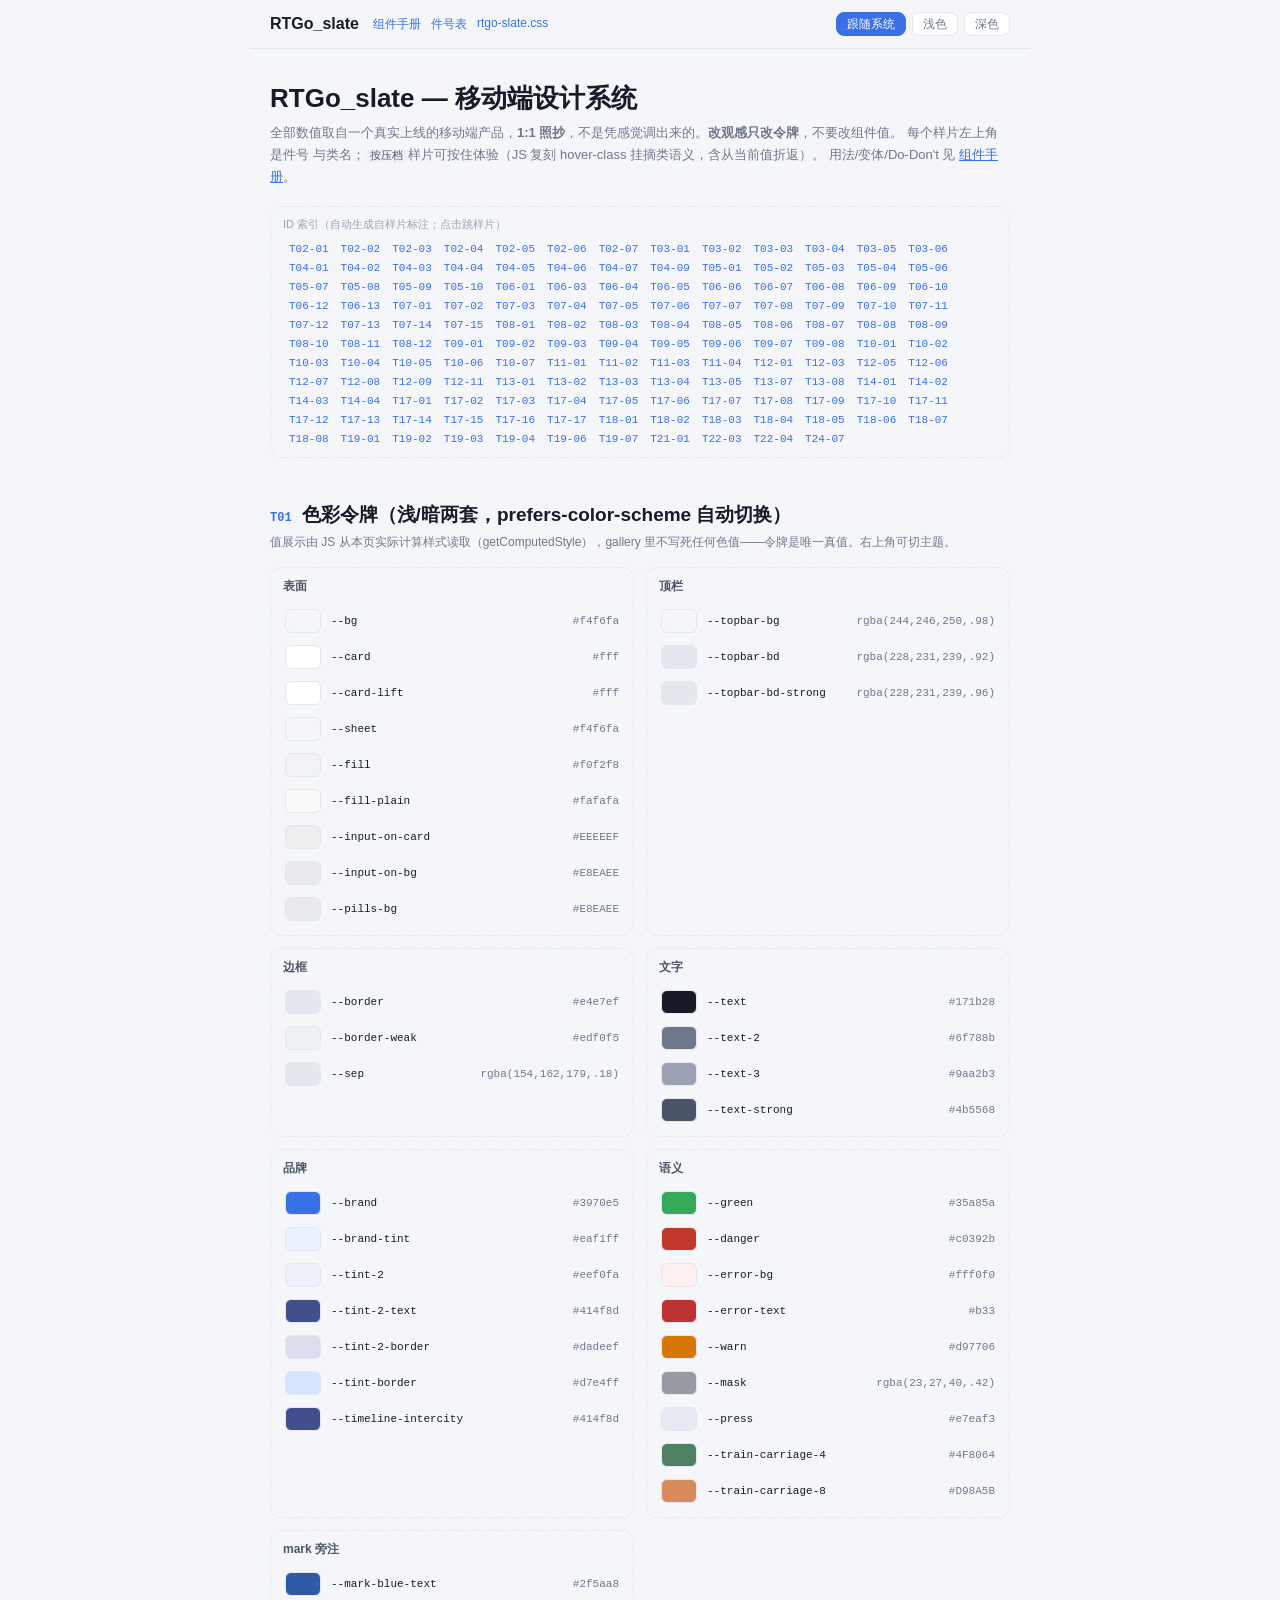
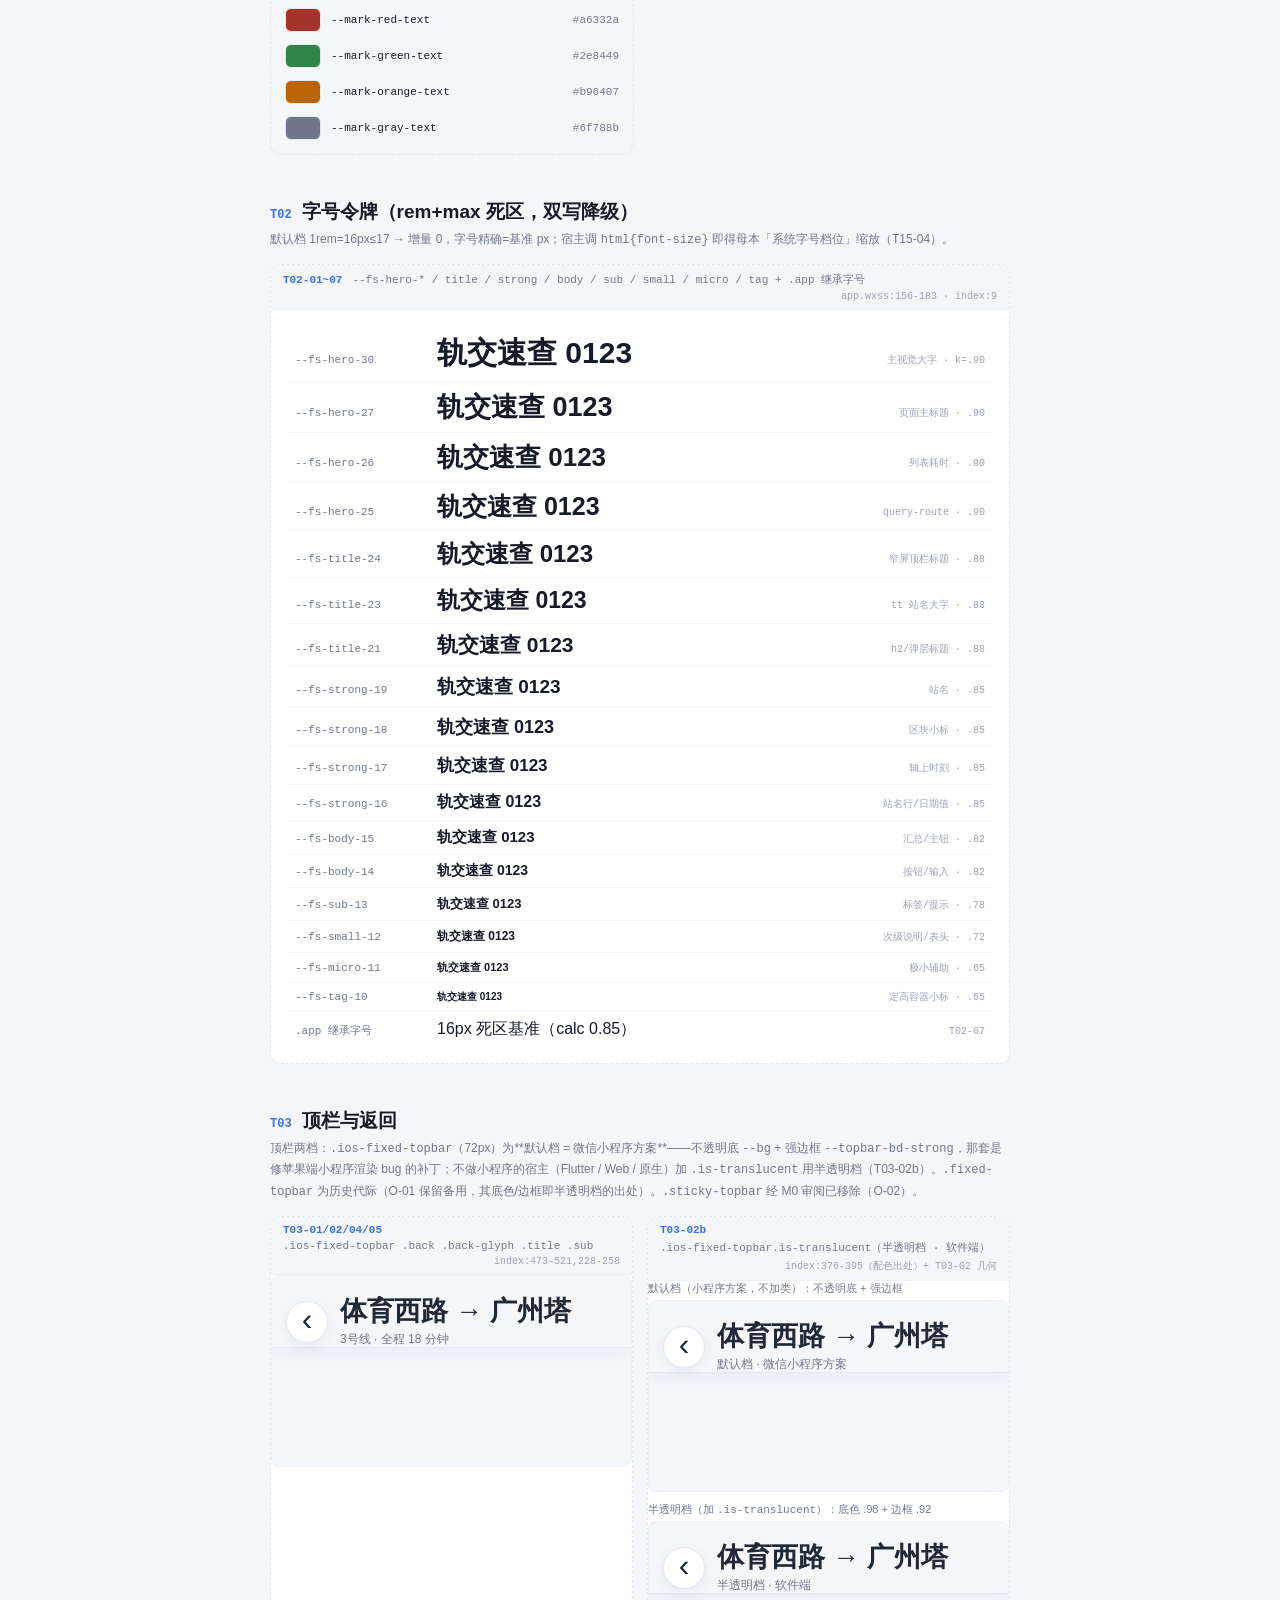
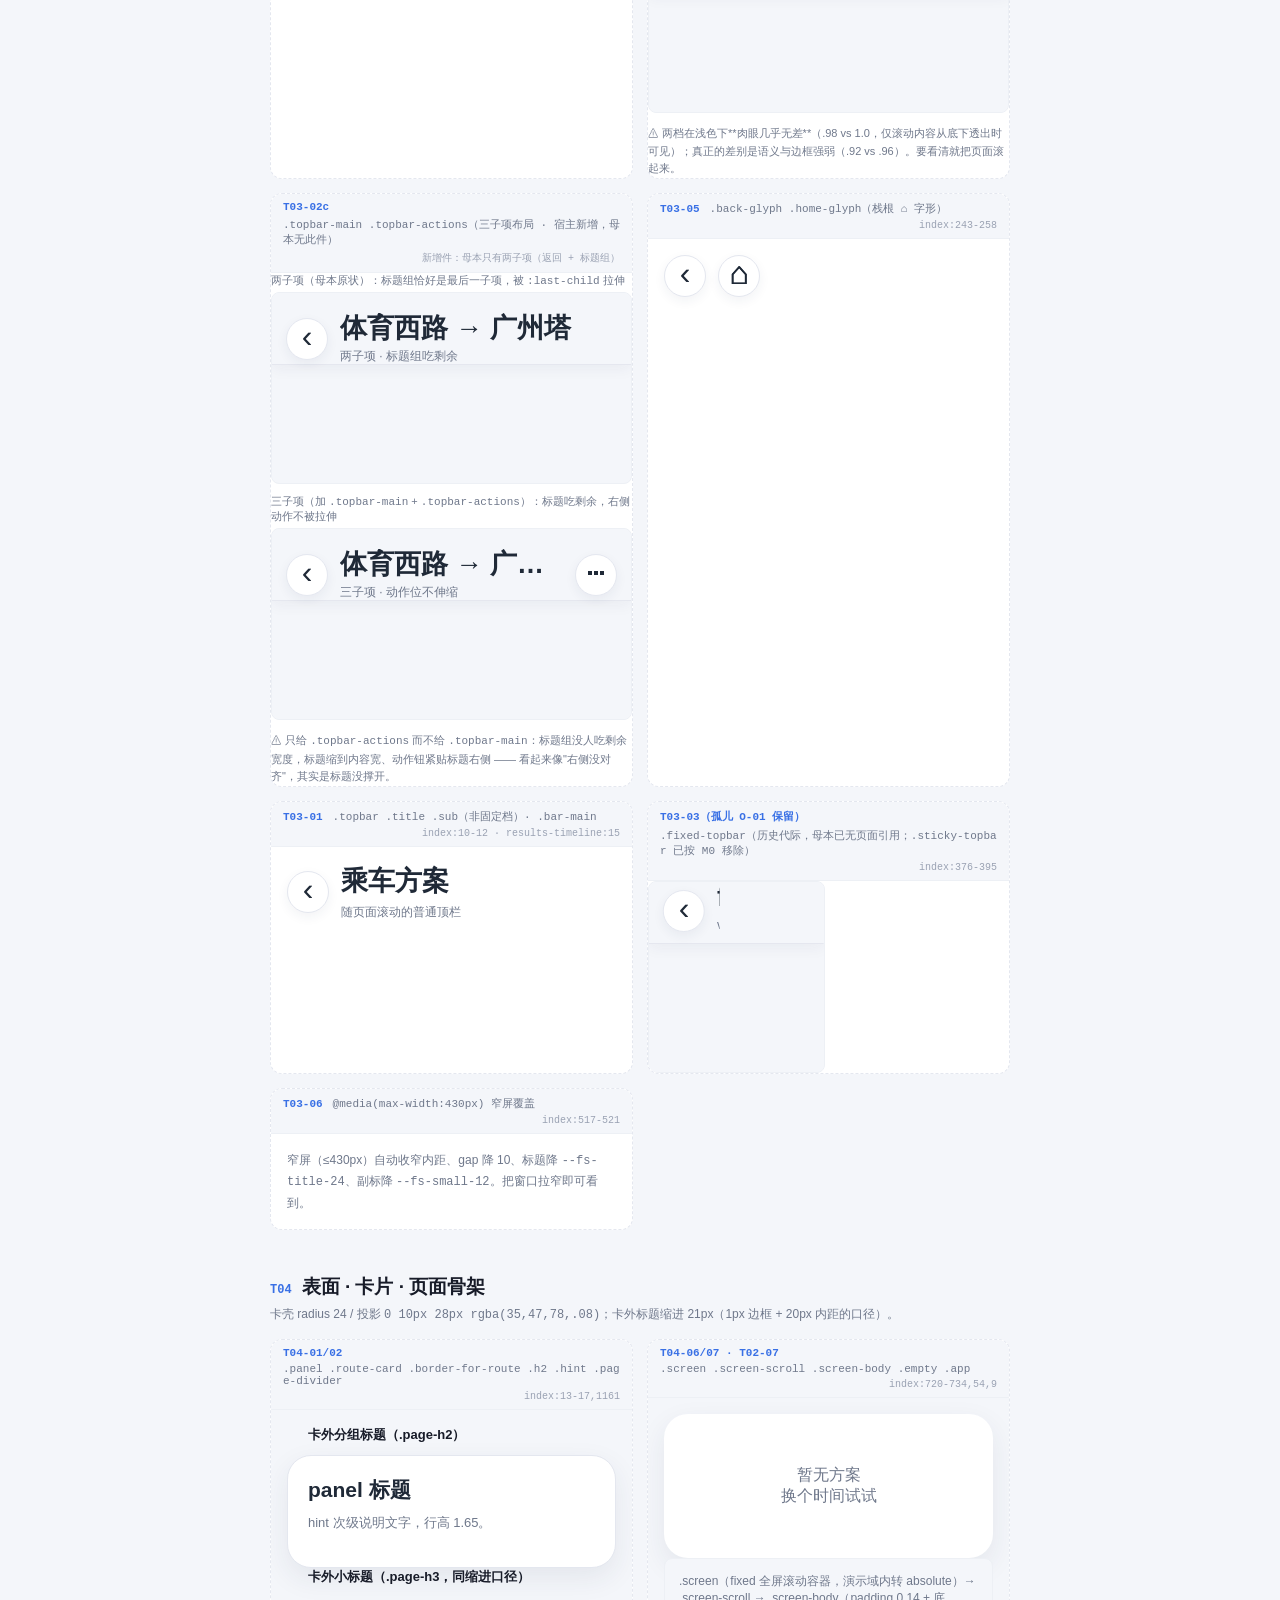
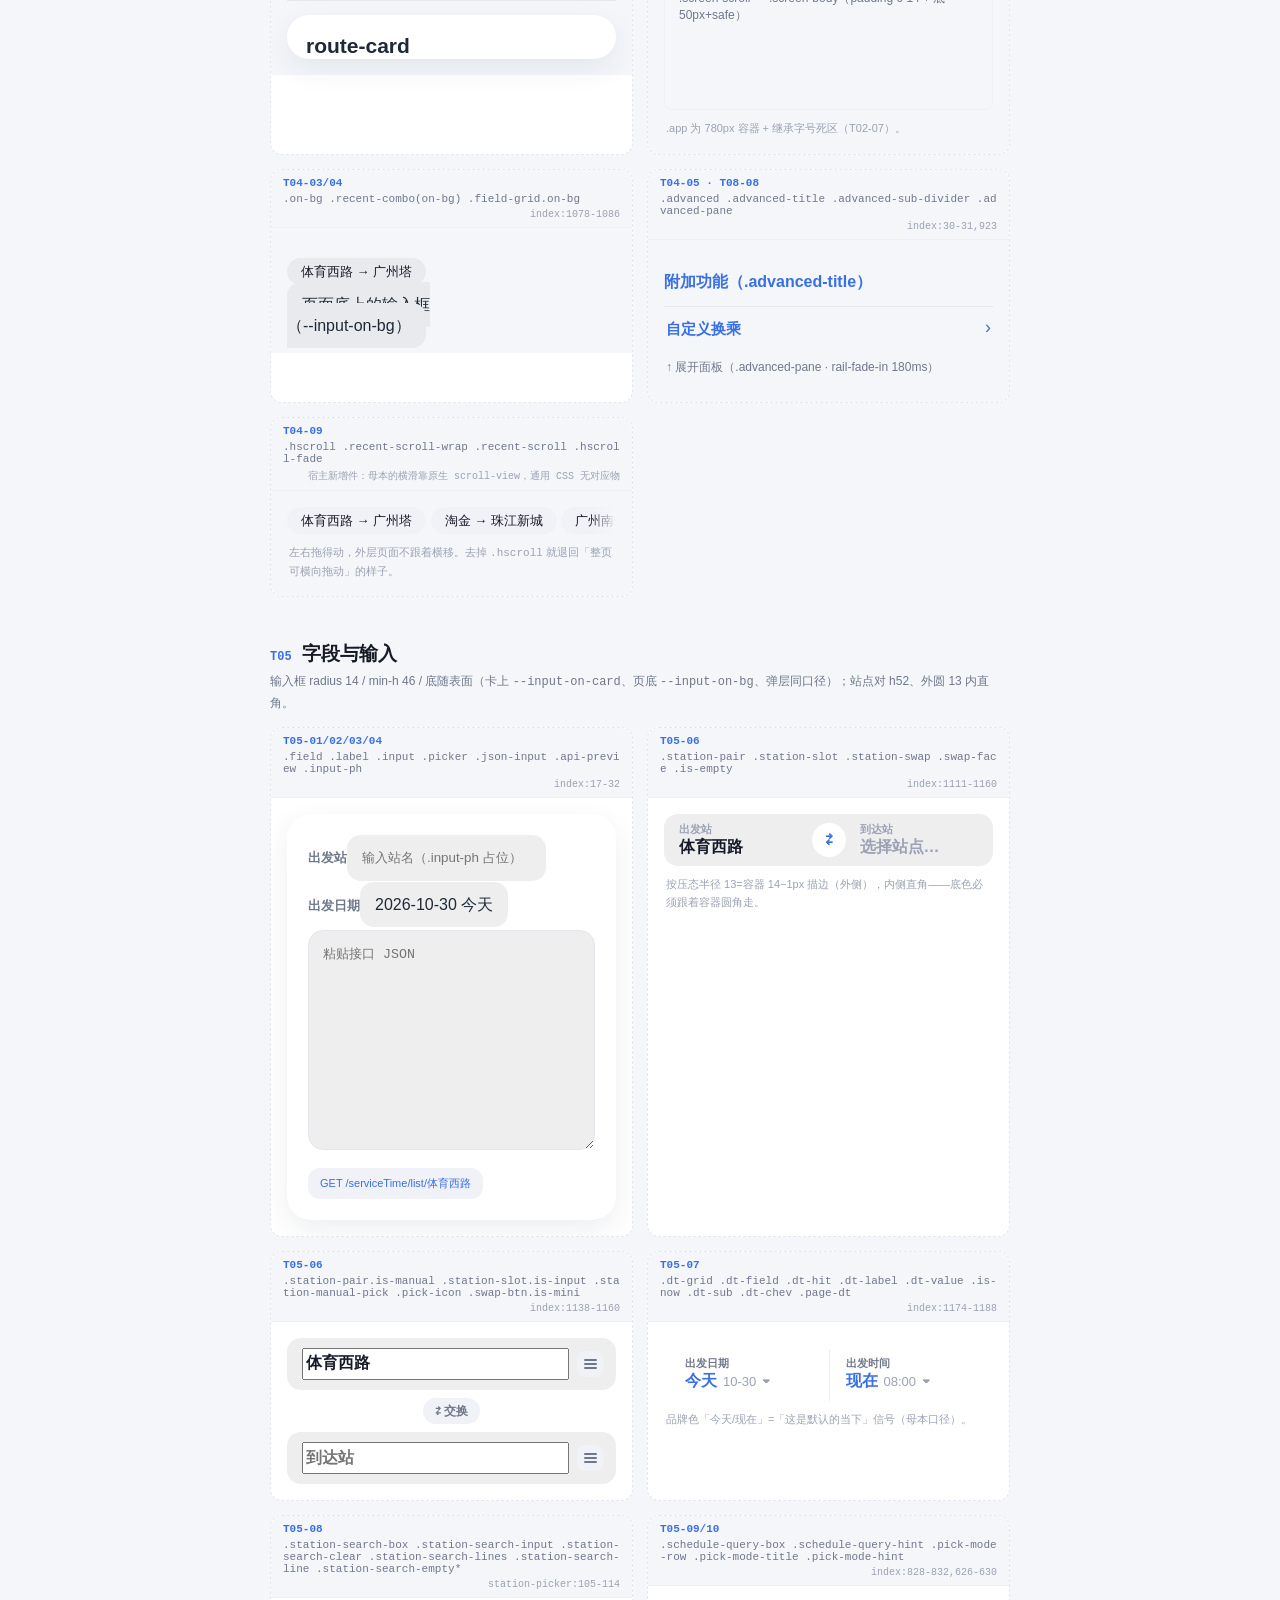
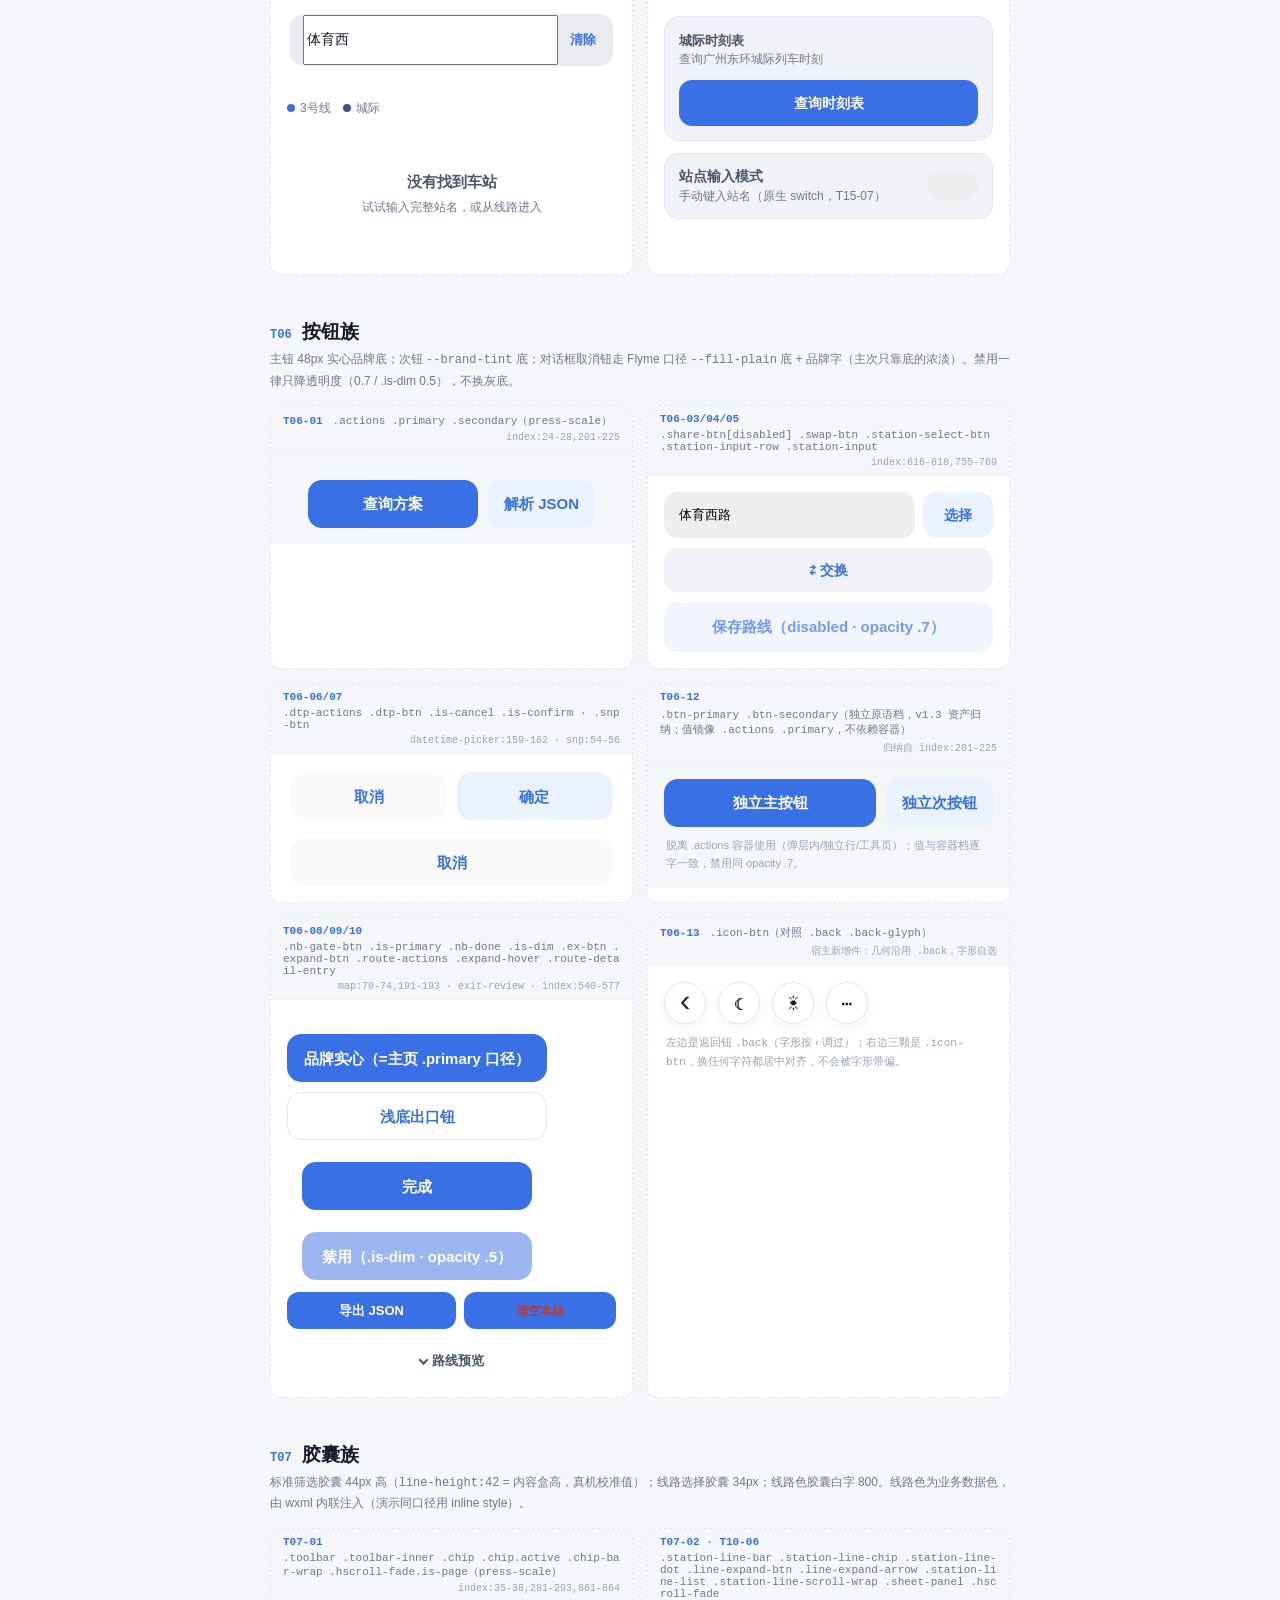
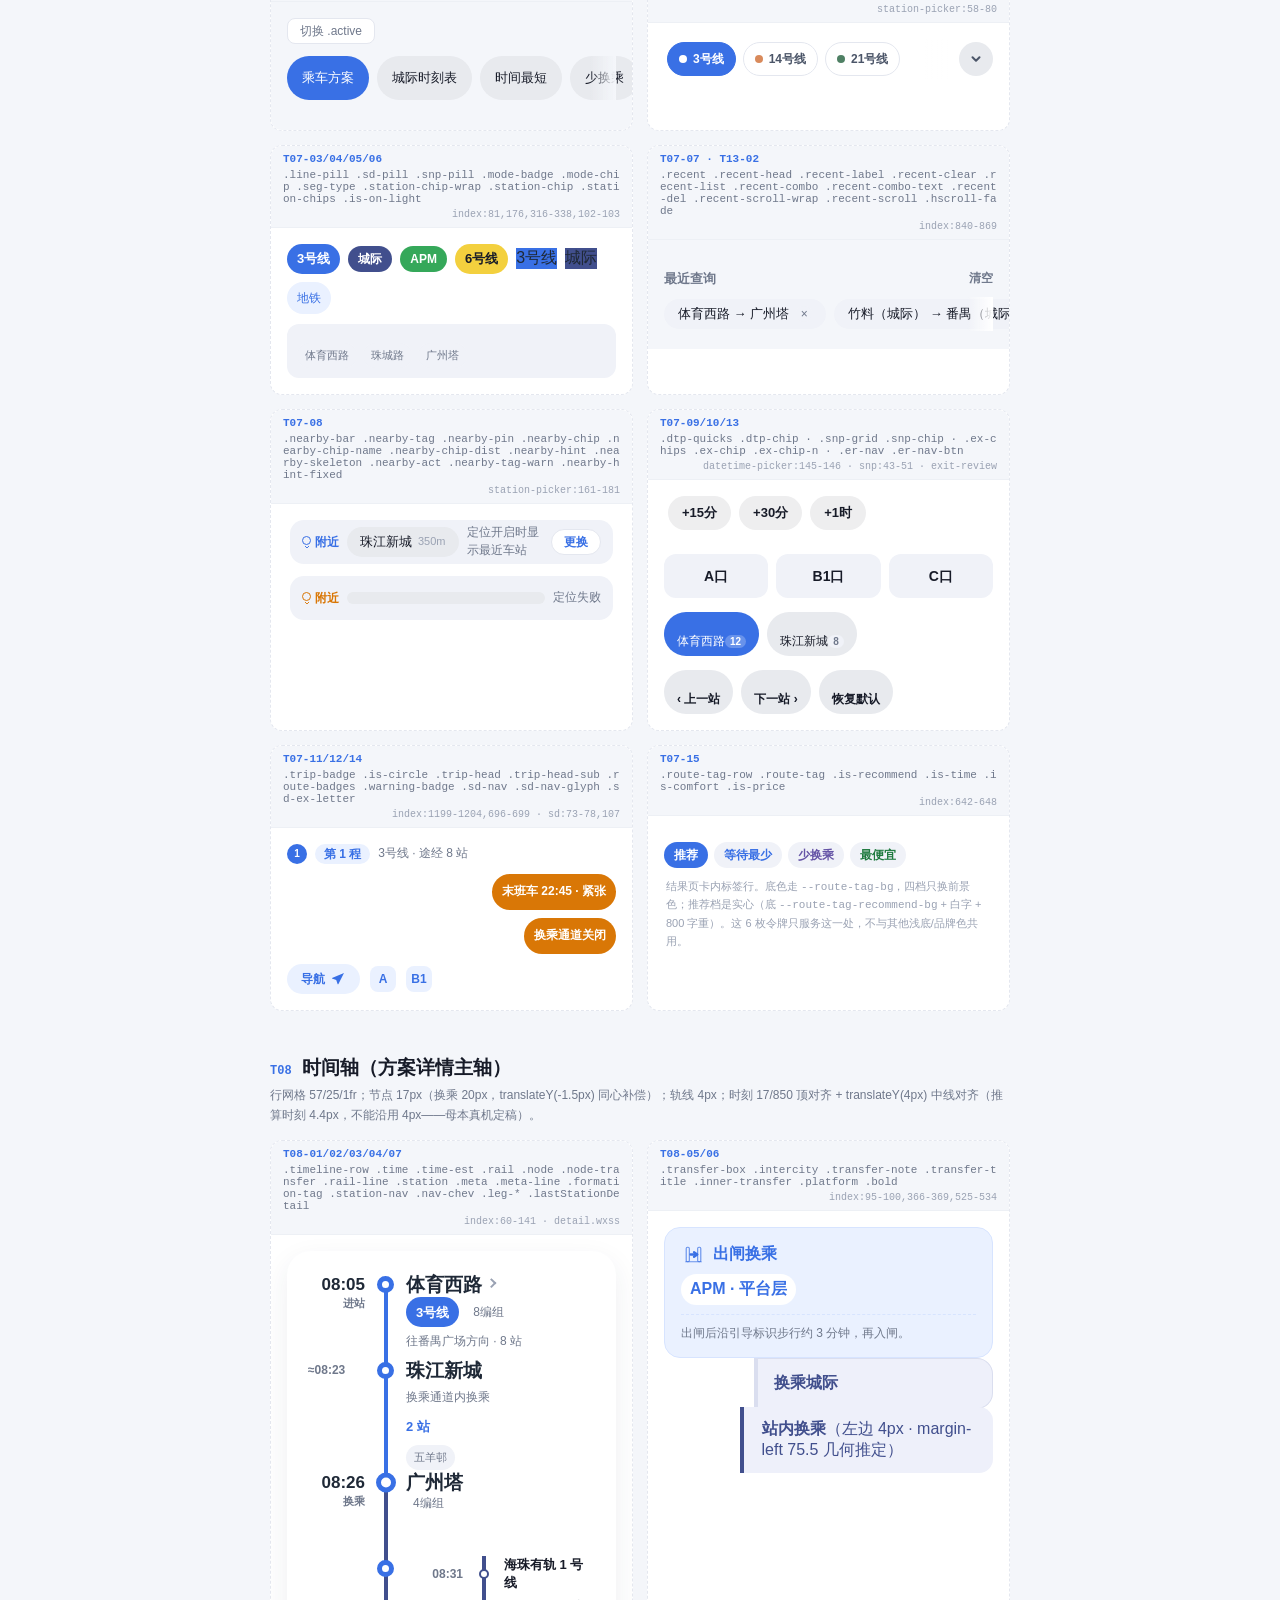
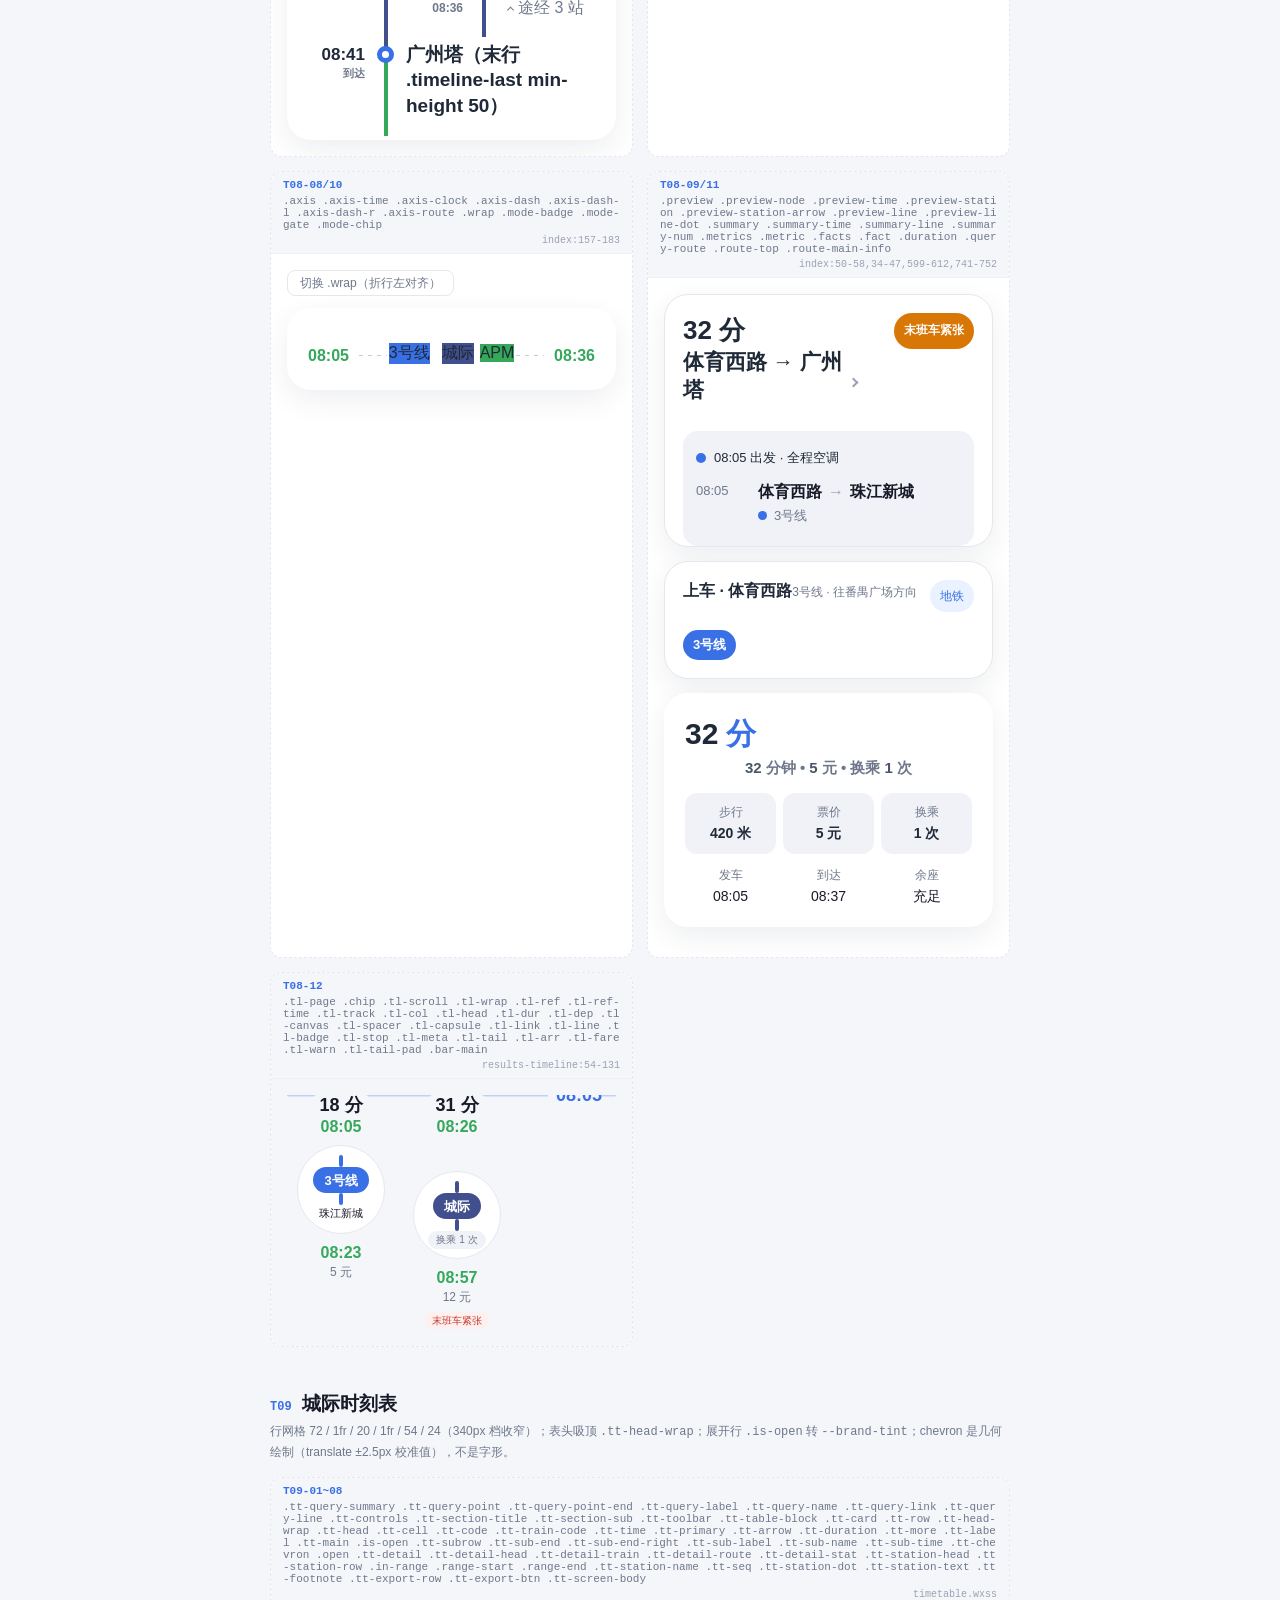
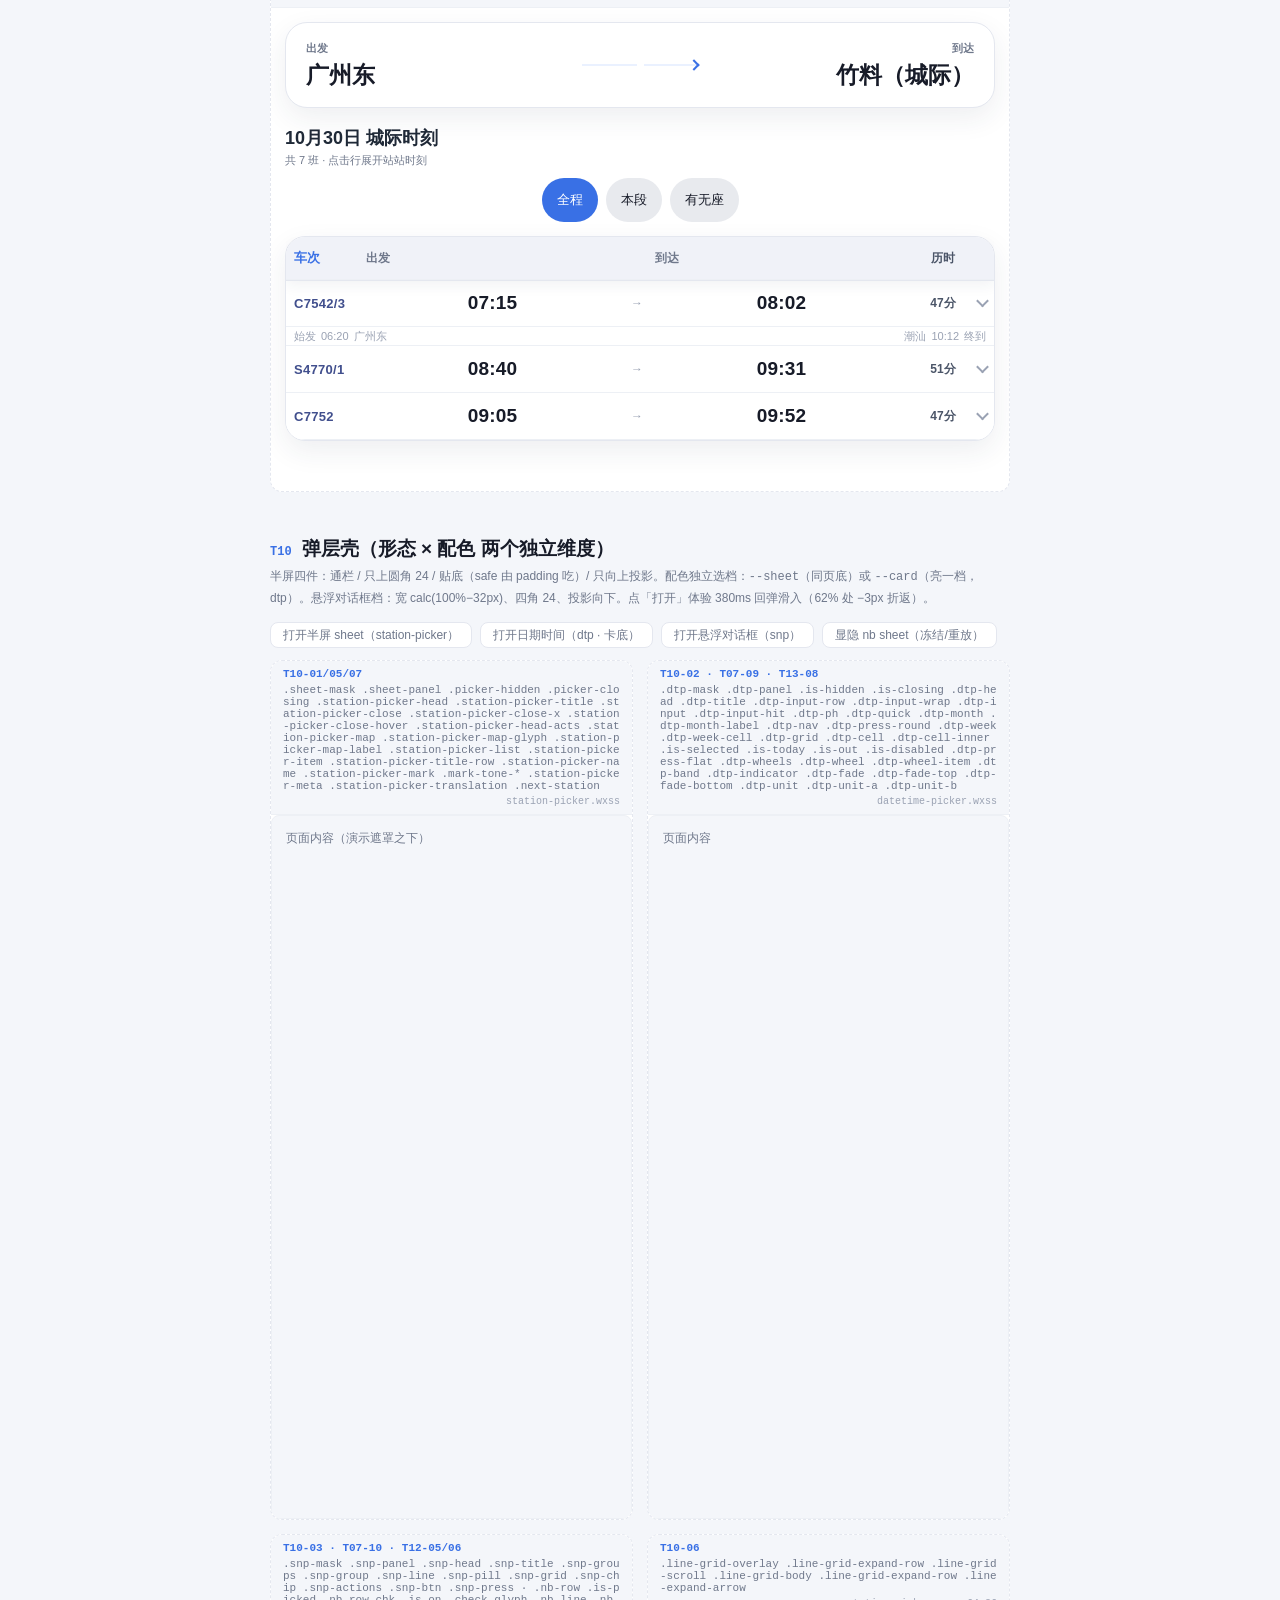
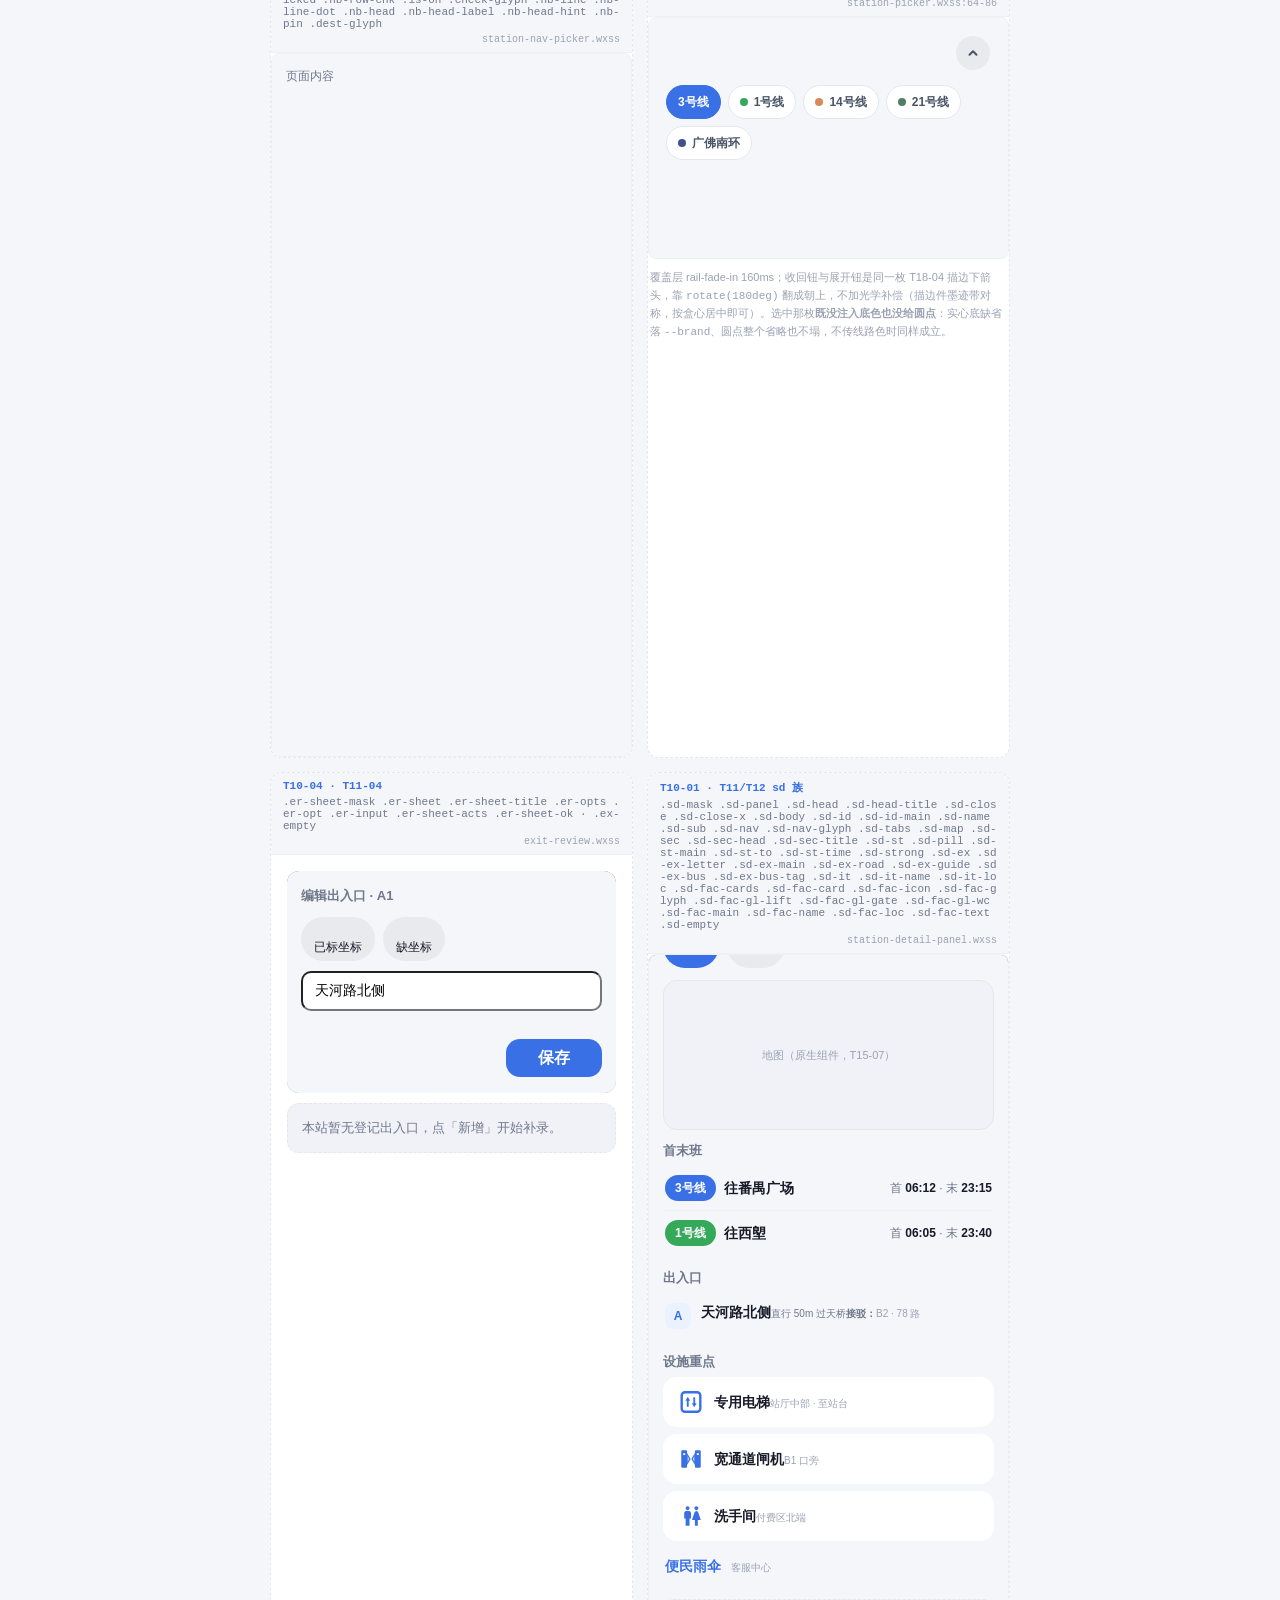
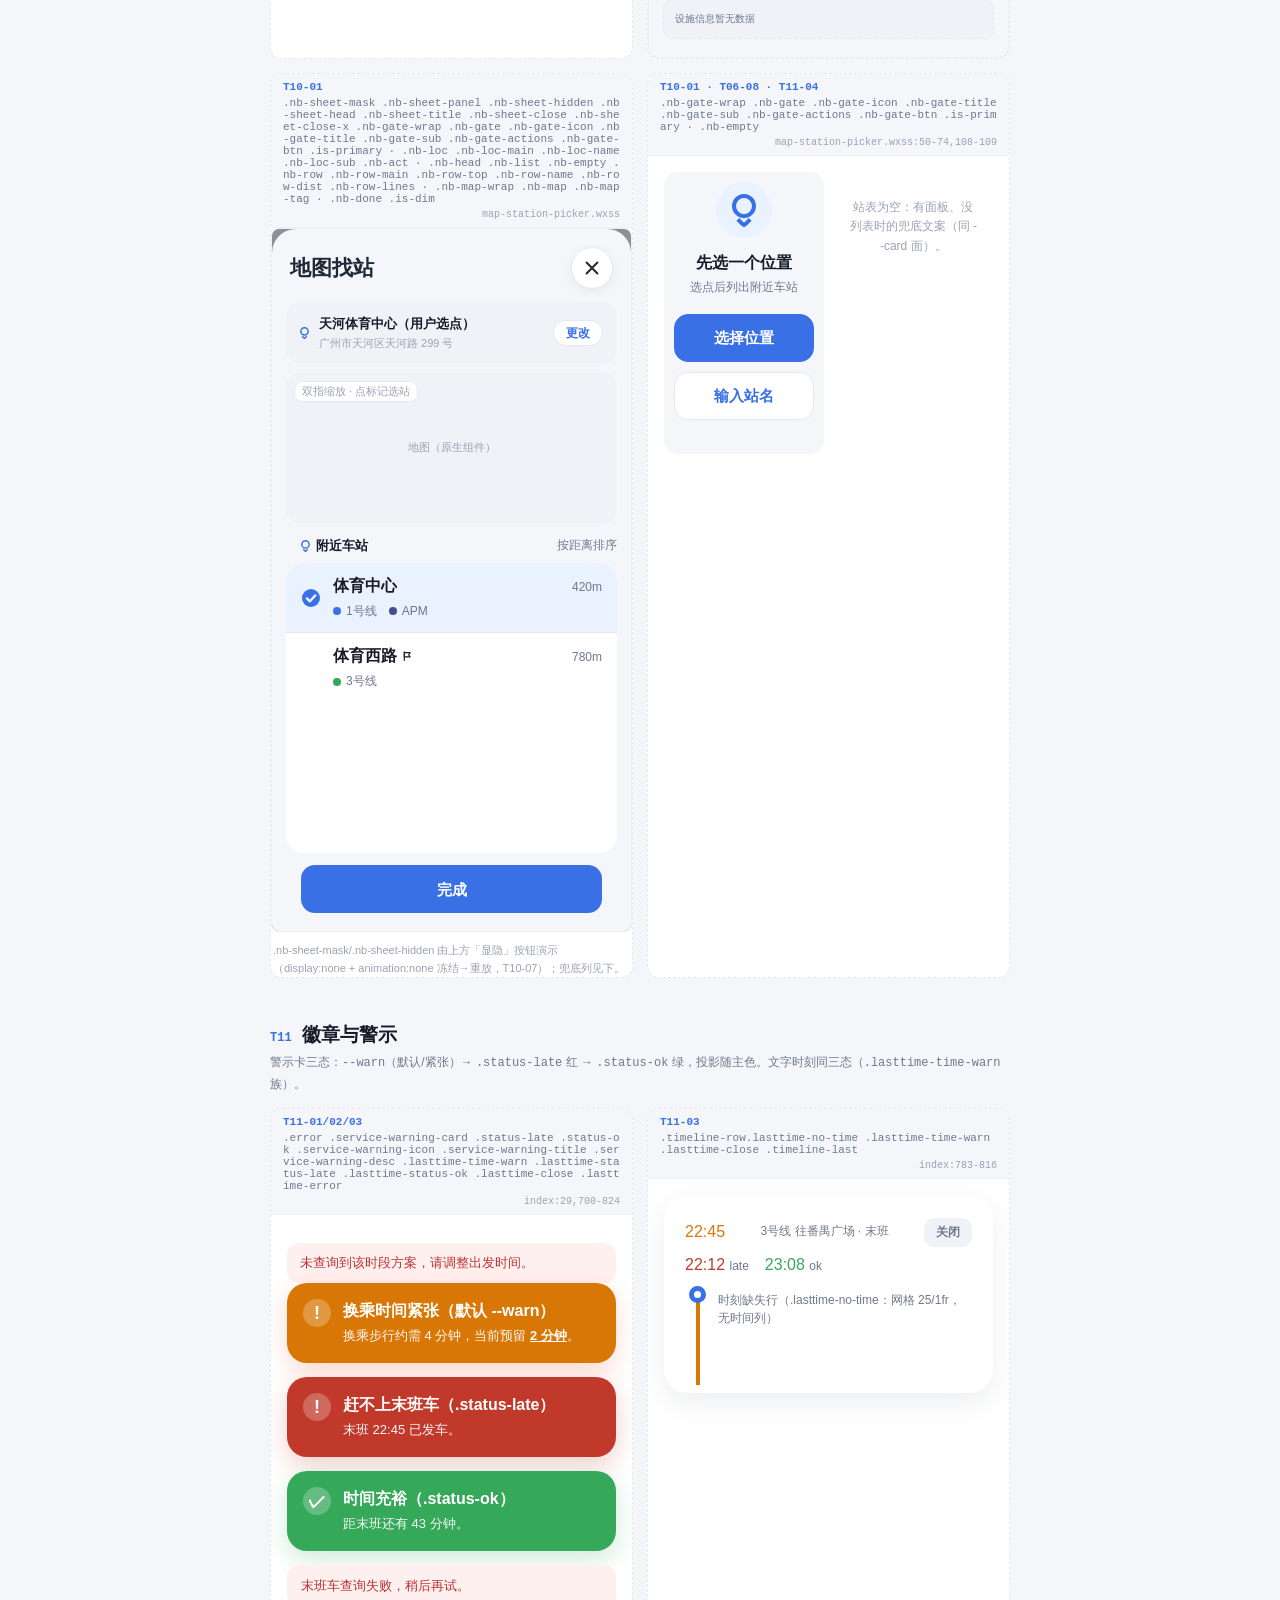
==== commit 29e3226b: "v1.21.1：胶囊选中态补兜底，浅底线改深字" ====
--- a/gallery.html
+++ b/gallery.html
@@ -346,15 +346,16 @@
     </figure>
     <figure class="g-spec"><figcaption class="g-tag"><span class="g-id">T07-02 · T10-06</span><span class="g-cls">.station-line-bar .station-line-chip .station-line-dot .line-expand-btn .line-expand-arrow .station-line-list .station-line-scroll-wrap .sheet-panel .hscroll-fade</span><span class="g-src">station-picker:58-80</span></figcaption>
       <div class="g-stage">
-        <div class="station-line-bar"><div class="station-line-scroll-wrap"><div class="station-line-scroll"><div class="station-line-list"><button class="station-line-chip active" data-hover-class="press-scale"><i class="station-line-dot" style="background:#3970e5"></i>3号线</button><button class="station-line-chip" data-hover-class="press-scale"><i class="station-line-dot" style="background:#D98A5B"></i>14号线</button><button class="station-line-chip" data-hover-class="press-scale"><i class="station-line-dot" style="background:#4F8064"></i>21号线</button></div></div><div class="hscroll-fade"></div></div><view class="line-expand-btn" data-hover-class="press"><view class="glyph glyph-chevron-down line-expand-arrow"></view></view></div>
-      </div>
-    </figure>
-    <figure class="g-spec"><figcaption class="g-tag"><span class="g-id">T07-03/04/05/06</span><span class="g-cls">.line-pill .sd-pill .snp-pill .mode-badge .mode-chip .seg-type .station-chip-wrap .station-chip .station-chips</span><span class="g-src">index:81,176,316-338,102-103</span></figcaption>
+        <div class="station-line-bar"><div class="station-line-scroll-wrap"><div class="station-line-scroll"><div class="station-line-list"><button class="station-line-chip active" data-hover-class="press-scale" style="--chip-fill:#3970e5"><i class="station-line-dot" style="background:#3970e5"></i>3号线</button><button class="station-line-chip" data-hover-class="press-scale"><i class="station-line-dot" style="background:#D98A5B"></i>14号线</button><button class="station-line-chip" data-hover-class="press-scale"><i class="station-line-dot" style="background:#4F8064"></i>21号线</button></div></div><div class="hscroll-fade"></div></div><view class="line-expand-btn" data-hover-class="press"><view class="glyph glyph-chevron-down line-expand-arrow"></view></view></div>
+      </div>
+    </figure>
+    <figure class="g-spec"><figcaption class="g-tag"><span class="g-id">T07-03/04/05/06</span><span class="g-cls">.line-pill .sd-pill .snp-pill .mode-badge .mode-chip .seg-type .station-chip-wrap .station-chip .station-chips .is-on-light</span><span class="g-src">index:81,176,316-338,102-103</span></figcaption>
       <div class="g-stage">
         <div style="display:flex;flex-wrap:wrap;gap:8px;align-items:center">
           <text class="line-pill" style="background:#3970e5">3号线</text>
           <text class="line-pill sd-pill" style="background:#414f8d">城际</text>
           <text class="line-pill snp-pill" style="background:#35a85a">APM</text>
+          <text class="line-pill is-on-light" style="background:#F3D03E">6号线</text>
           <div class="mode-inner"><span class="mode-chip"><text class="mode-badge" style="background:#3970e5">3号线</text></span><span class="mode-chip"><text class="mode-badge" style="background:#414f8d">城际</text></span></div>
           <text class="seg-type" style="background:var(--brand-tint);color:var(--brand)">地铁</text>
         </div>
@@ -615,7 +616,7 @@
           <div class="line-grid-overlay" style="position:absolute">
             <div class="line-grid-expand-row"><view class="line-expand-btn" data-hover-class="press"><view class="glyph glyph-chevron-down line-expand-arrow"></view></view></div>
             <div class="line-grid-scroll"><div class="line-grid-body">
-              <button class="station-line-chip active" data-hover-class="press-scale"><i class="station-line-dot" style="background:#3970e5"></i>3号线</button>
+              <button class="station-line-chip active" data-hover-class="press-scale">3号线</button>
               <button class="station-line-chip" data-hover-class="press-scale"><i class="station-line-dot" style="background:#35a85a"></i>1号线</button>
               <button class="station-line-chip" data-hover-class="press-scale"><i class="station-line-dot" style="background:#D98A5B"></i>14号线</button>
               <button class="station-line-chip" data-hover-class="press-scale"><i class="station-line-dot" style="background:#4F8064"></i>21号线</button>
@@ -623,7 +624,7 @@
             </div></div>
           </div>
         </div>
-        <p class="g-hint">覆盖层 rail-fade-in 160ms；收回钮与展开钮是同一枚 T18-04 描边下箭头，靠 <code>rotate(180deg)</code> 翻成朝上，不加光学补偿（描边件墨迹带对称，按盒心居中即可）。</p>
+        <p class="g-hint">覆盖层 rail-fade-in 160ms；收回钮与展开钮是同一枚 T18-04 描边下箭头，靠 <code>rotate(180deg)</code> 翻成朝上，不加光学补偿（描边件墨迹带对称，按盒心居中即可）。选中那枚<b>既没注入底色也没给圆点</b>：实心底缺省落 <code>--brand</code>、圆点整个省略也不塌，不传线路色时同样成立。</p>
       </div>
     </figure>
     <figure class="g-spec"><figcaption class="g-tag"><span class="g-id">T10-04 · T11-04</span><span class="g-cls">.er-sheet-mask .er-sheet .er-sheet-title .er-opts .er-opt .er-input .er-sheet-acts .er-sheet-ok · .ex-empty</span><span class="g-src">exit-review.wxss</span></figcaption>
--- a/rtgo-slate.css
+++ b/rtgo-slate.css
@@ -599,6 +599,15 @@
   white-space:nowrap;
   font-size: var(--fs-sub-13);
 }
+
+/* ===== T07-03/04 浅底深字档（v1.21.1，资产自建）：黄系线等浅数据色上白字对比不足 =====
+   加 .is-on-light 只把墨色换成 #171b28（浅档 --text 现值），底、几何、字重一律不动；
+   不加仍是白字，既有样片与宿主行为零变化。
+   墨色写死不跟主题：这层底是数据色（线路色/方式色），深浅两档都是同一块色，
+   若跟着 --text 走，暗档会回到浅底白字 —— 与 #fff 白字同属「实心上的墨，不是令牌」。
+   覆盖三处线路标识：.line-pill（含 .sd-pill / .snp-pill 组合）、方案卡轴 .mode-badge、实验轴 .tl-badge。 */
+.line-pill.is-on-light,.tl-badge.is-on-light{color:#171b28}
+.route-card .axis-route .mode-badge.is-on-light{color:#171b28}
 
 /* ===== T06-04 交换钮定稿 — index:342-360 ===== */
 .swap-btn{
@@ -1251,8 +1260,14 @@
 .station-line-scroll-wrap{position:relative;flex:1 1 0;min-width:0}
 .sheet-panel .hscroll-fade,.station-picker-panel .hscroll-fade{background:linear-gradient(to left,var(--sheet),transparent)}
 .station-line-chip{display:inline-flex;align-items:center;justify-content:center;gap:6px;flex:none;width:auto;min-width:0;max-width:none;margin:0;padding:0 11px;height:34px;line-height:34px;box-sizing:border-box;border:1px solid var(--border);border-radius:var(--radius-pill);background:var(--card-lift);color:var(--text-strong);font-size:var(--fs-small-12);font-weight:650;white-space:nowrap}
-.station-line-chip.active{color:#fff}
-.station-line-chip.active .station-line-dot{background:#fff!important}
+/* T07-02 选中态 = 实心档（v1.21）：底 / 字点两个自由度走注入位，不绑线路色，缺注入即品牌蓝。
+   · --chip-fill：实心底 + 同色描边 —— 线路数据色、语义色（--green/--warn/--danger）、功能色都行；
+   · --chip-ink ：实心上的字与圆点色 —— 浅色线路给深字用 --chip-ink:var(--text)；
+   · 圆点可选：不写 <i class="station-line-dot"> 就只出文字，flex 居中不塌。
+   宿主三种给法都成立：① 变量写在 chip 自身 ② 写在容器上继承下来 ③ 旧写法内联
+   background/border-color（内联优先，仍盖过本条，母本 wxml 无需迁移）。 */
+.station-line-chip.active{background:var(--chip-fill,var(--brand));border-color:var(--chip-fill,var(--brand));color:var(--chip-ink,#fff)}
+.station-line-chip.active .station-line-dot{background:var(--chip-ink,#fff)!important}
 .station-line-dot{width:8px;height:8px;border-radius:50%;flex:0 0 8px}
 .line-grid-overlay{position:absolute;top:0;left:0;right:0;bottom:0;z-index:var(--z-overlay);box-sizing:border-box;background:var(--sheet);border-radius:var(--radius-card) var(--radius-card) 0 0;padding:18px 14px max(18px,env(safe-area-inset-bottom));display:flex;flex-direction:column;animation:rail-fade-in 160ms ease-out}
 .line-grid-expand-row{flex:0 0 auto;display:flex;justify-content:flex-end;align-items:center;padding:0 4px 13px}
@@ -2163,9 +2178,7 @@
 /* T18-07 列表三横条（「打开车站列表」/ 线路网格入口）
    13×10 盒（非方形，同 .nb-pin）· 三条 2px 实心、圆角 1 → 与母本 `.pick-icon` 的
    「13×10 / 三根 2px 条 / space-between」逐值一致。
-   ⚠ 与 Flutter 侧的 `SlateGlyphKind.pick` 形状不同：那边画的是「圆点 + 线」的项目符号列表
-   （canvas 里三个 r=1.25 圆点在 x=6，线从 x=10 到 18）。本件照母本画，因为母本三处宿主
-   （index 手动输入两块 + station-picker）用的都是三横条。两边要不要统一另议。 */
+   Flutter 侧 2026-11-08 已统一为同一 13×10 三横条（`SlateGlyph.pick()`）。 */
 .glyph-pick{width:13px;height:10px;
   -webkit-mask-image:url("data:image/svg+xml,%3Csvg xmlns='http://www.w3.org/2000/svg' viewBox='0 0 13 10'%3E%3Cg fill='%23000'%3E%3Crect x='0' y='0' width='13' height='2' rx='1'/%3E%3Crect x='0' y='4' width='13' height='2' rx='1'/%3E%3Crect x='0' y='8' width='13' height='2' rx='1'/%3E%3C/g%3E%3C/svg%3E");
   mask-image:url("data:image/svg+xml,%3Csvg xmlns='http://www.w3.org/2000/svg' viewBox='0 0 13 10'%3E%3Cg fill='%23000'%3E%3Crect x='0' y='0' width='13' height='2' rx='1'/%3E%3Crect x='0' y='4' width='13' height='2' rx='1'/%3E%3Crect x='0' y='8' width='13' height='2' rx='1'/%3E%3C/g%3E%3C/svg%3E")}
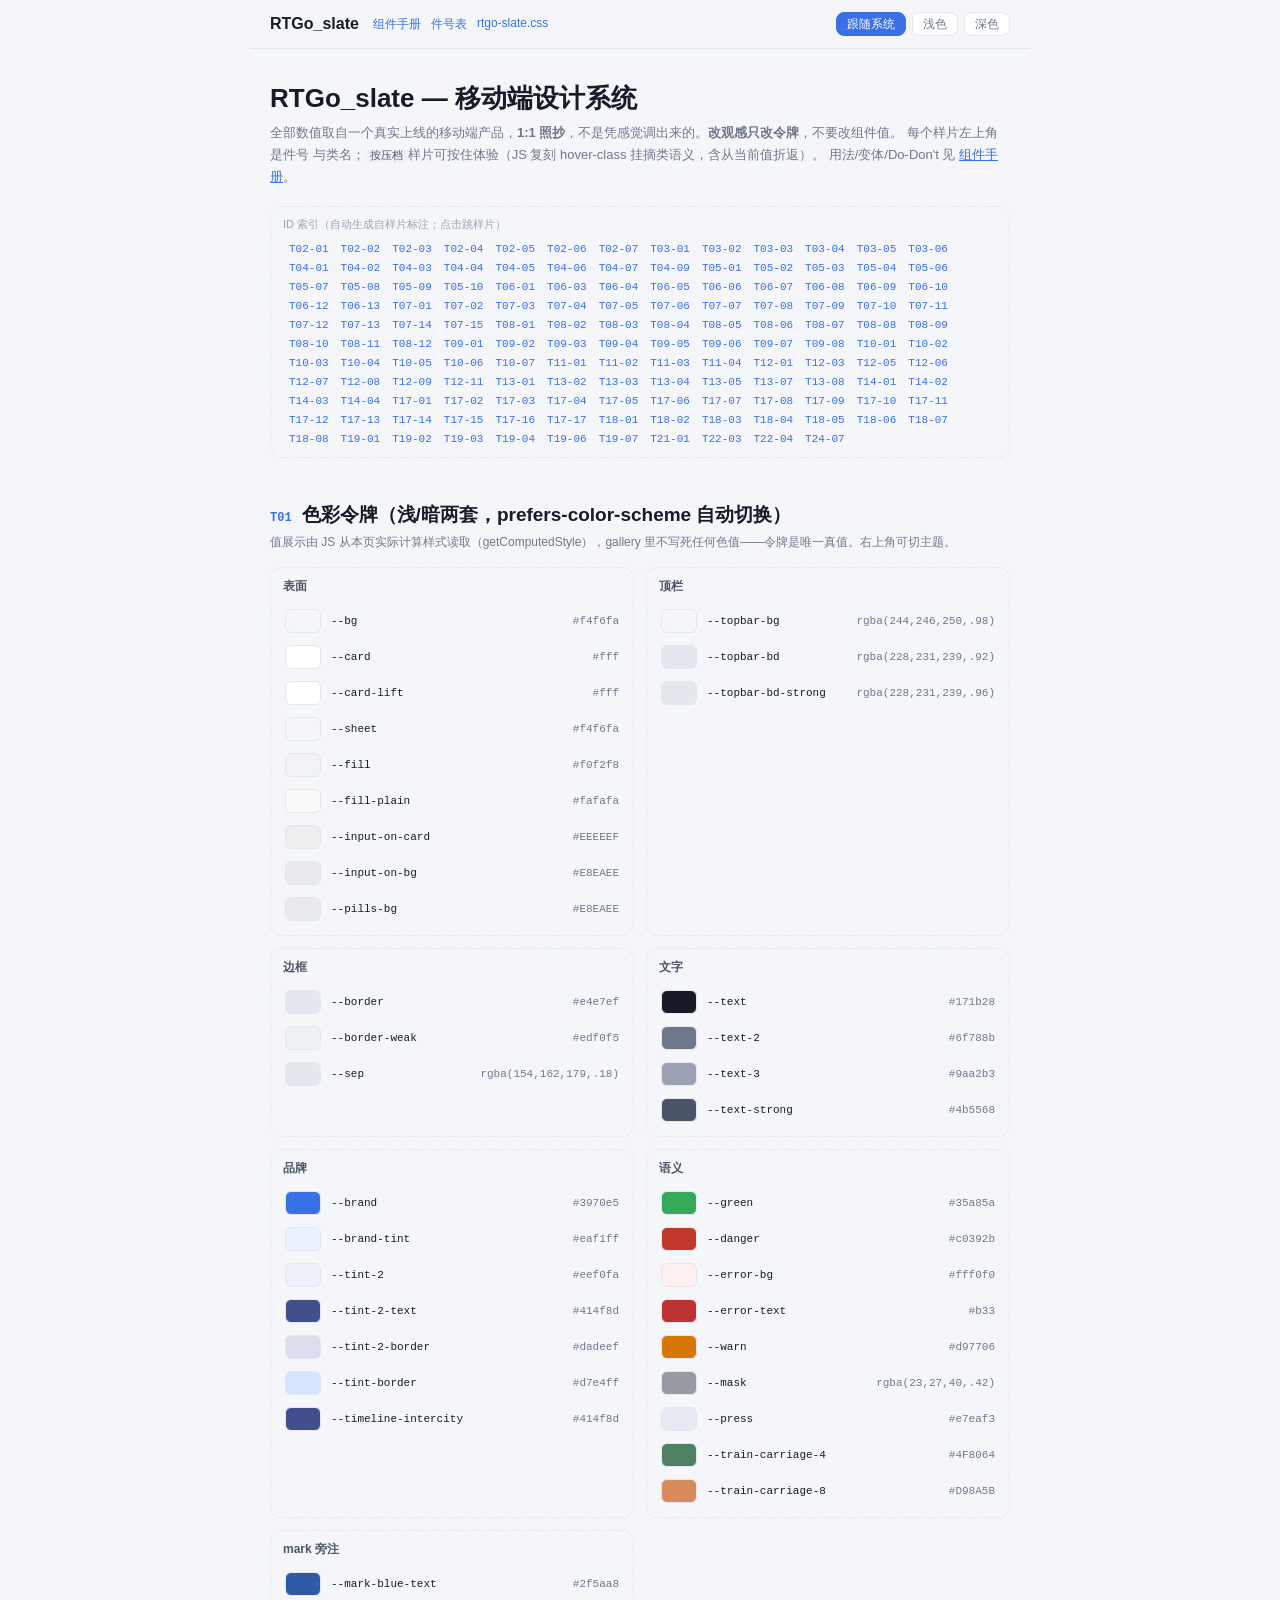
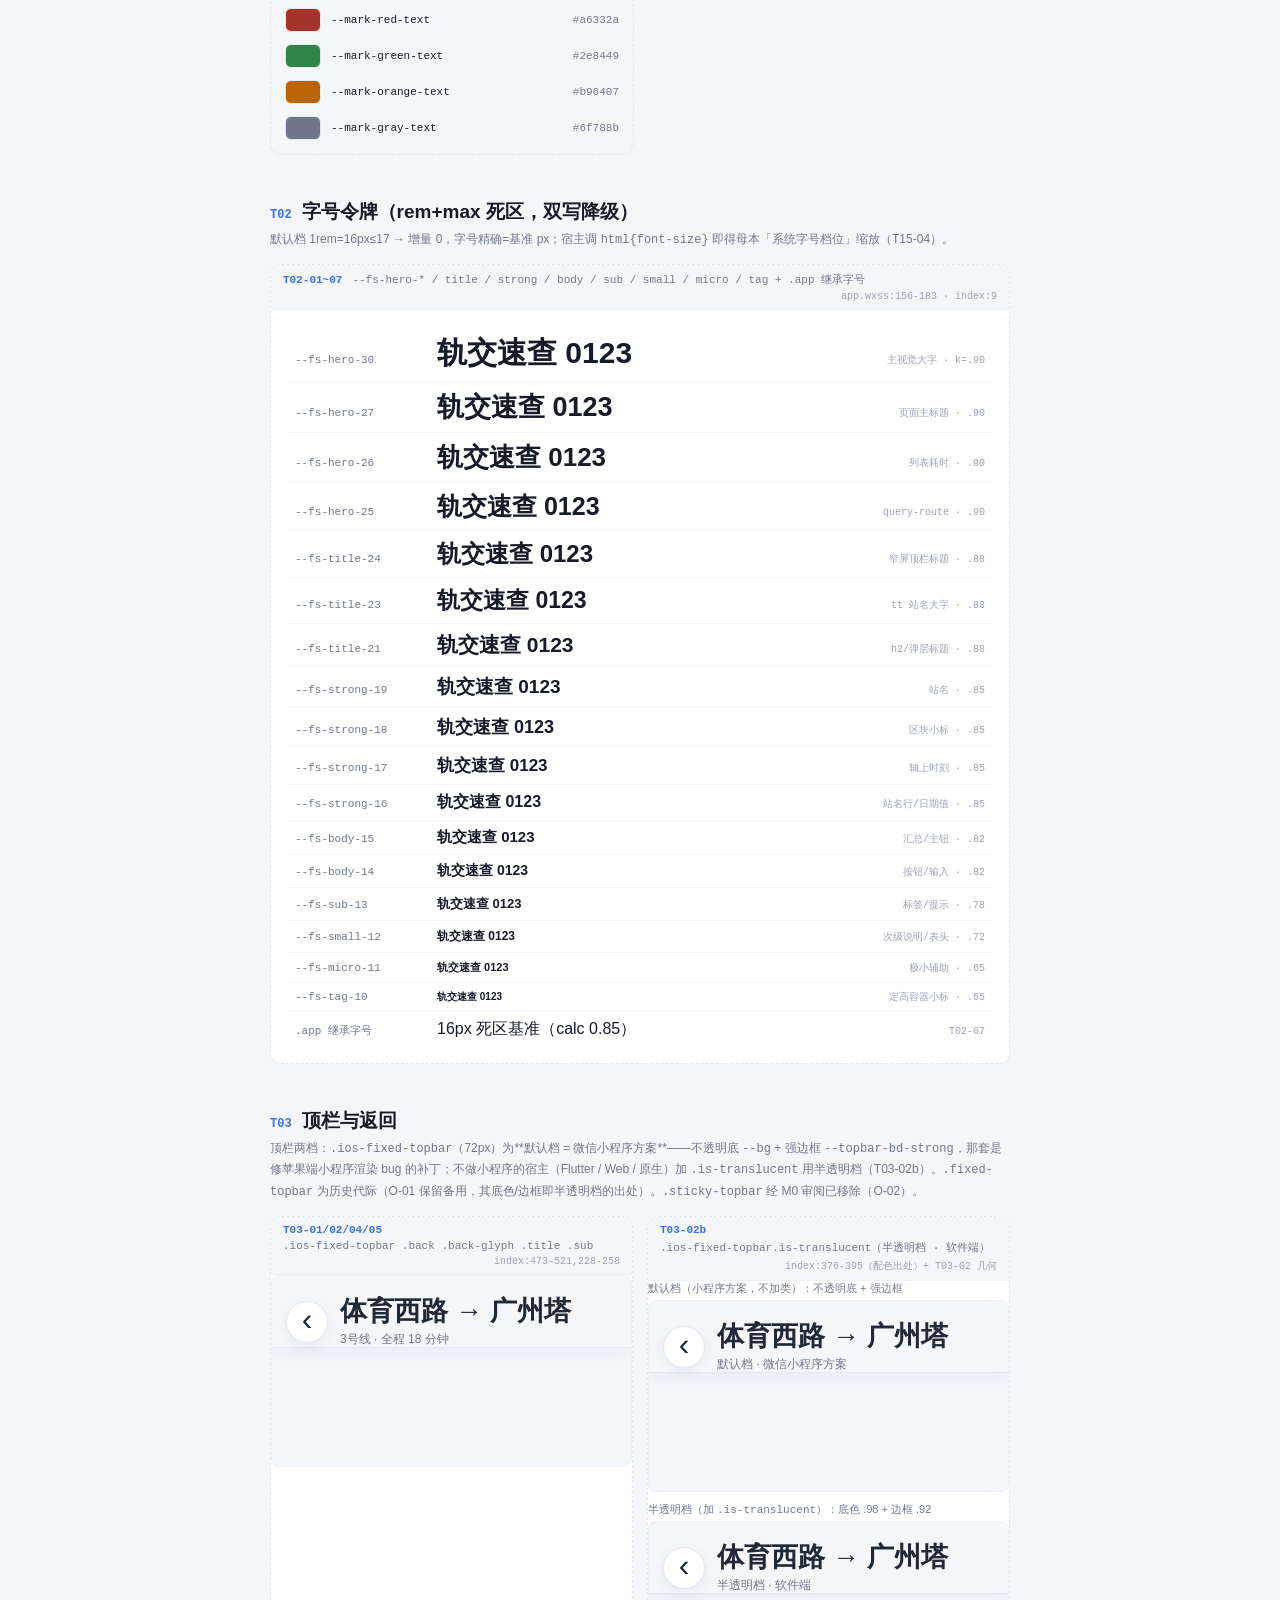
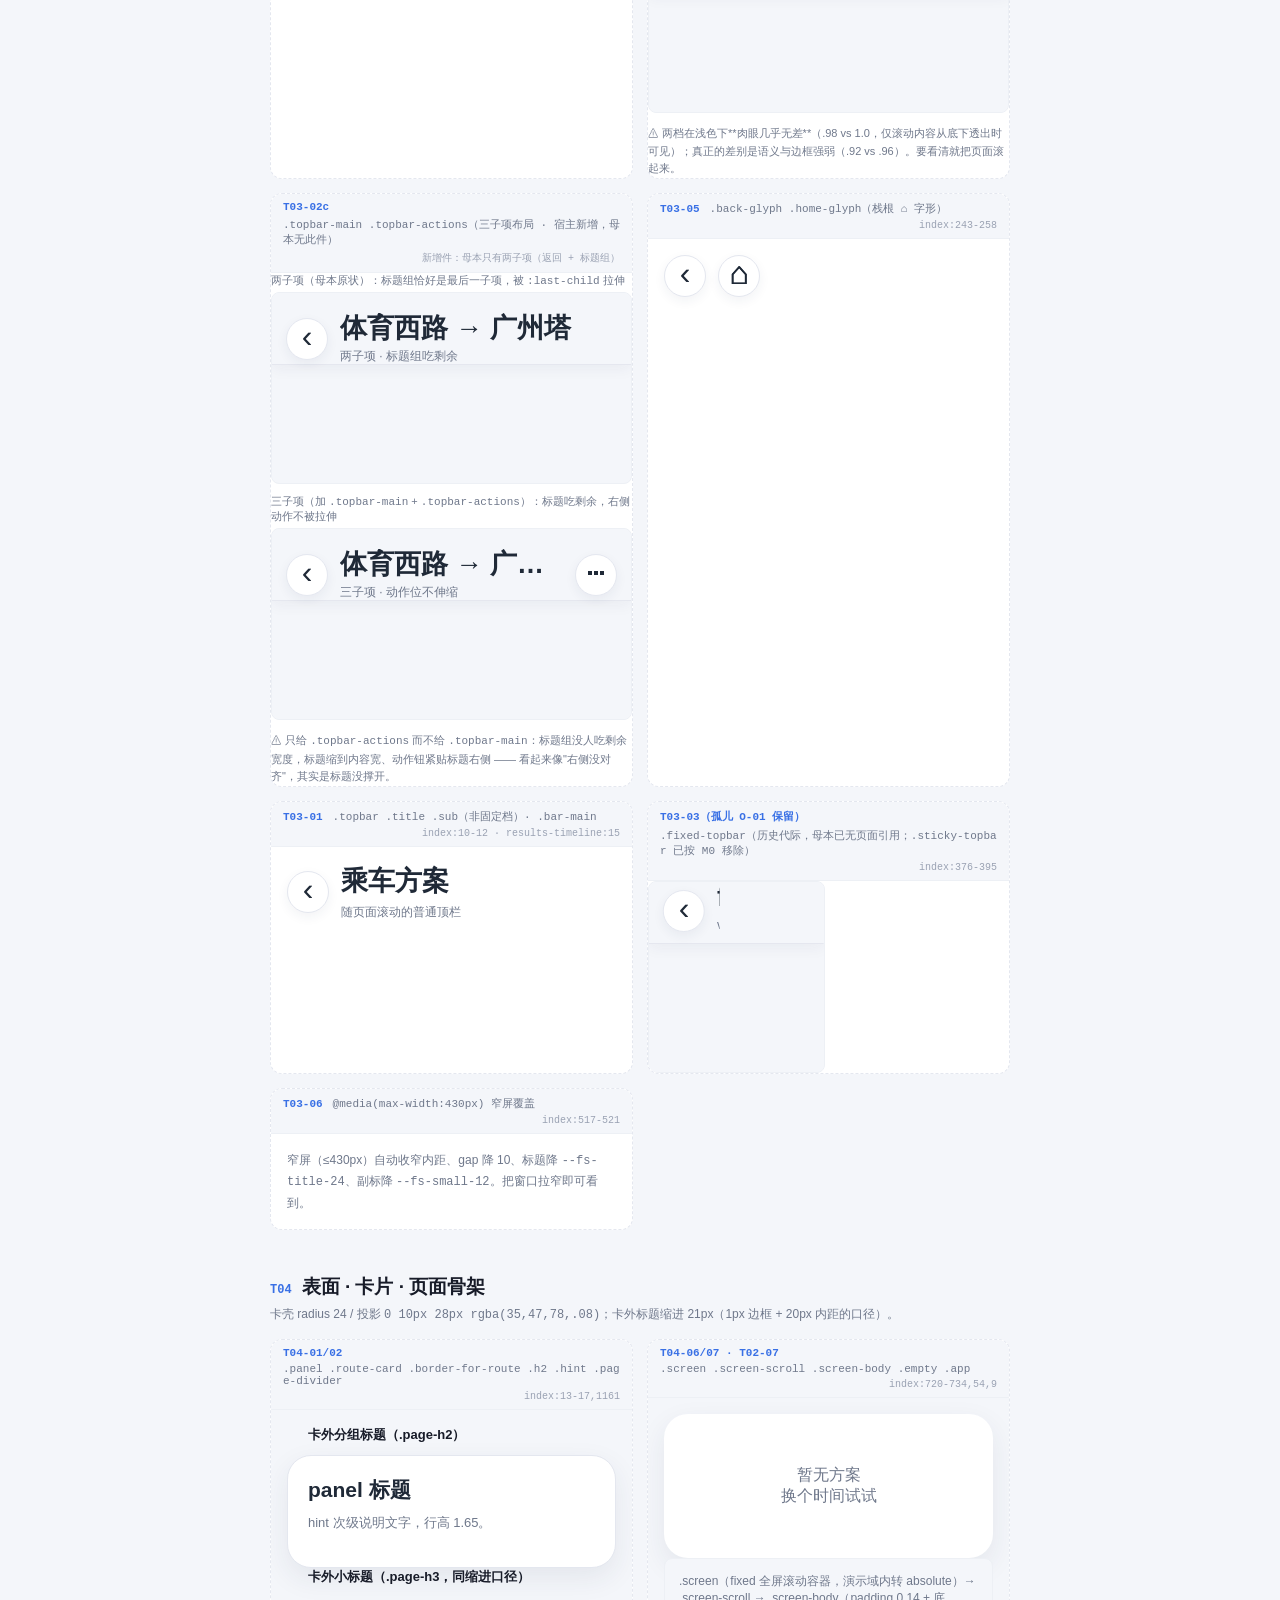
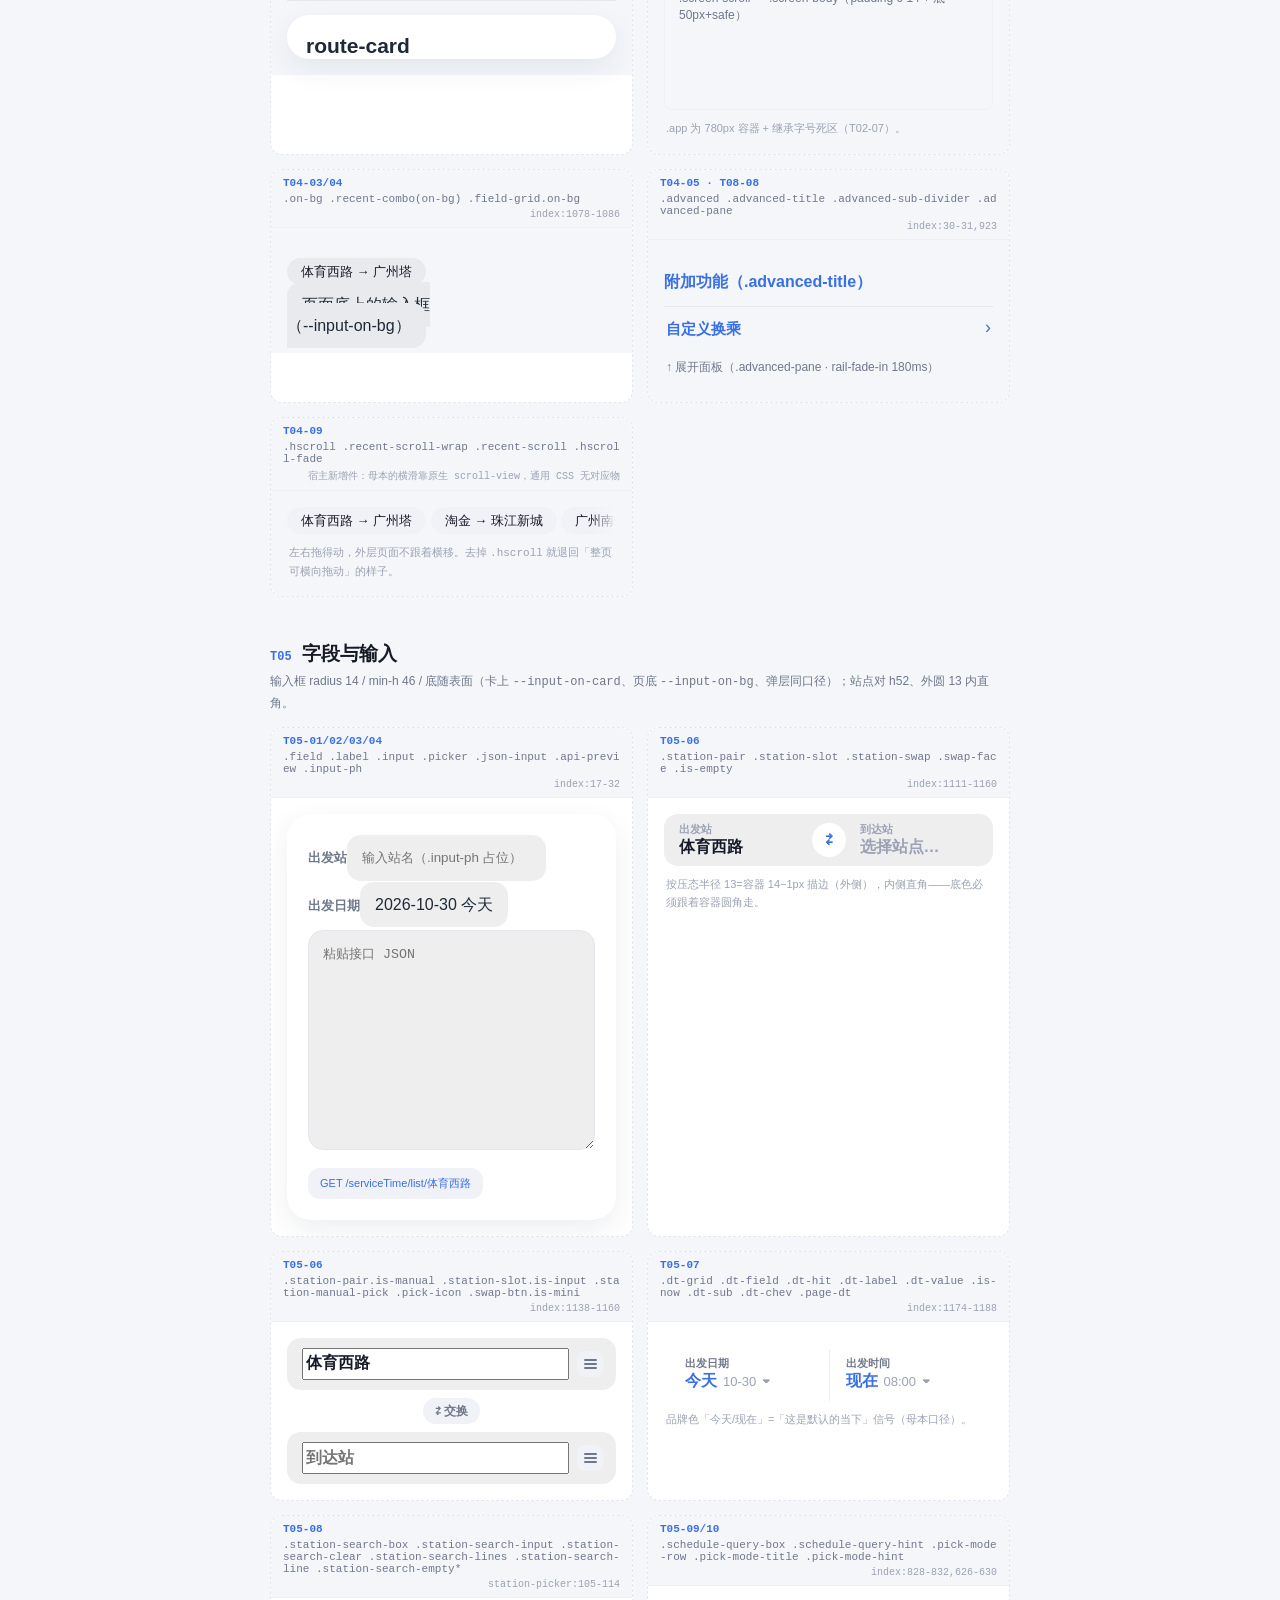
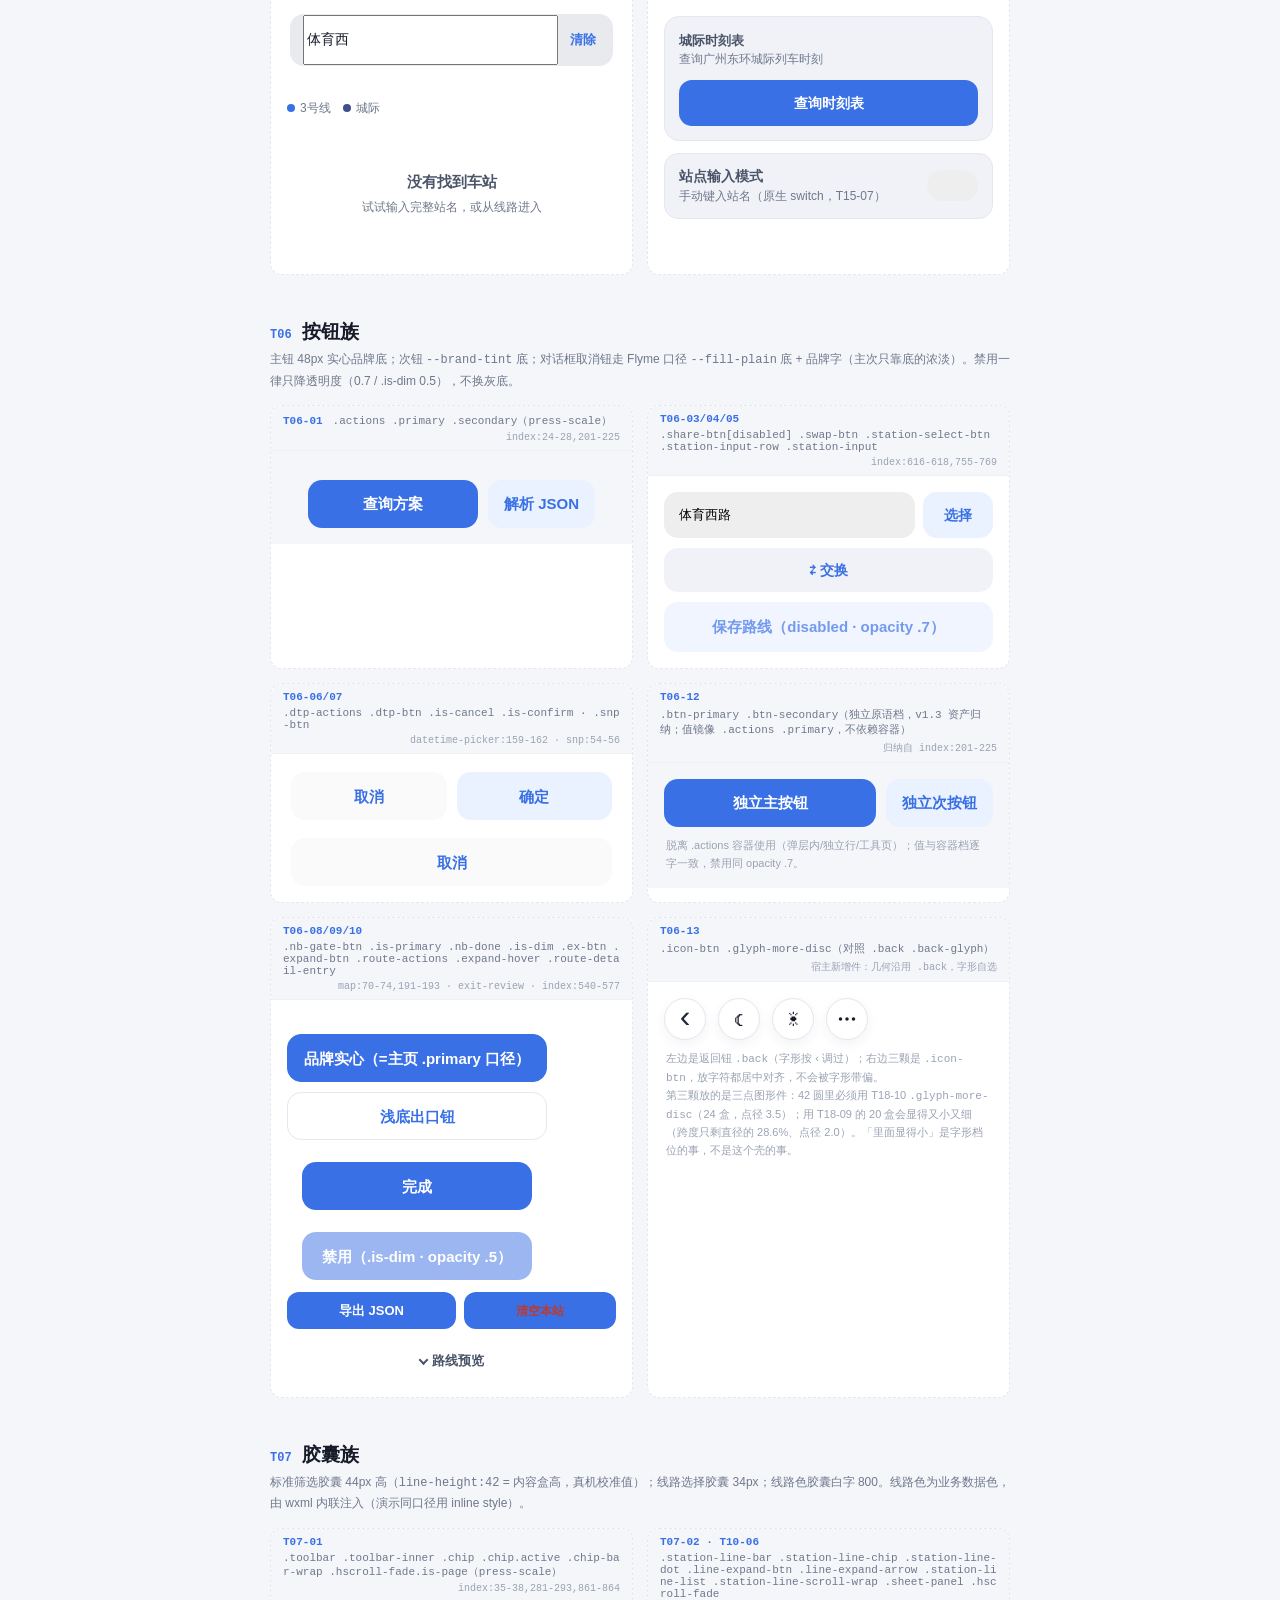
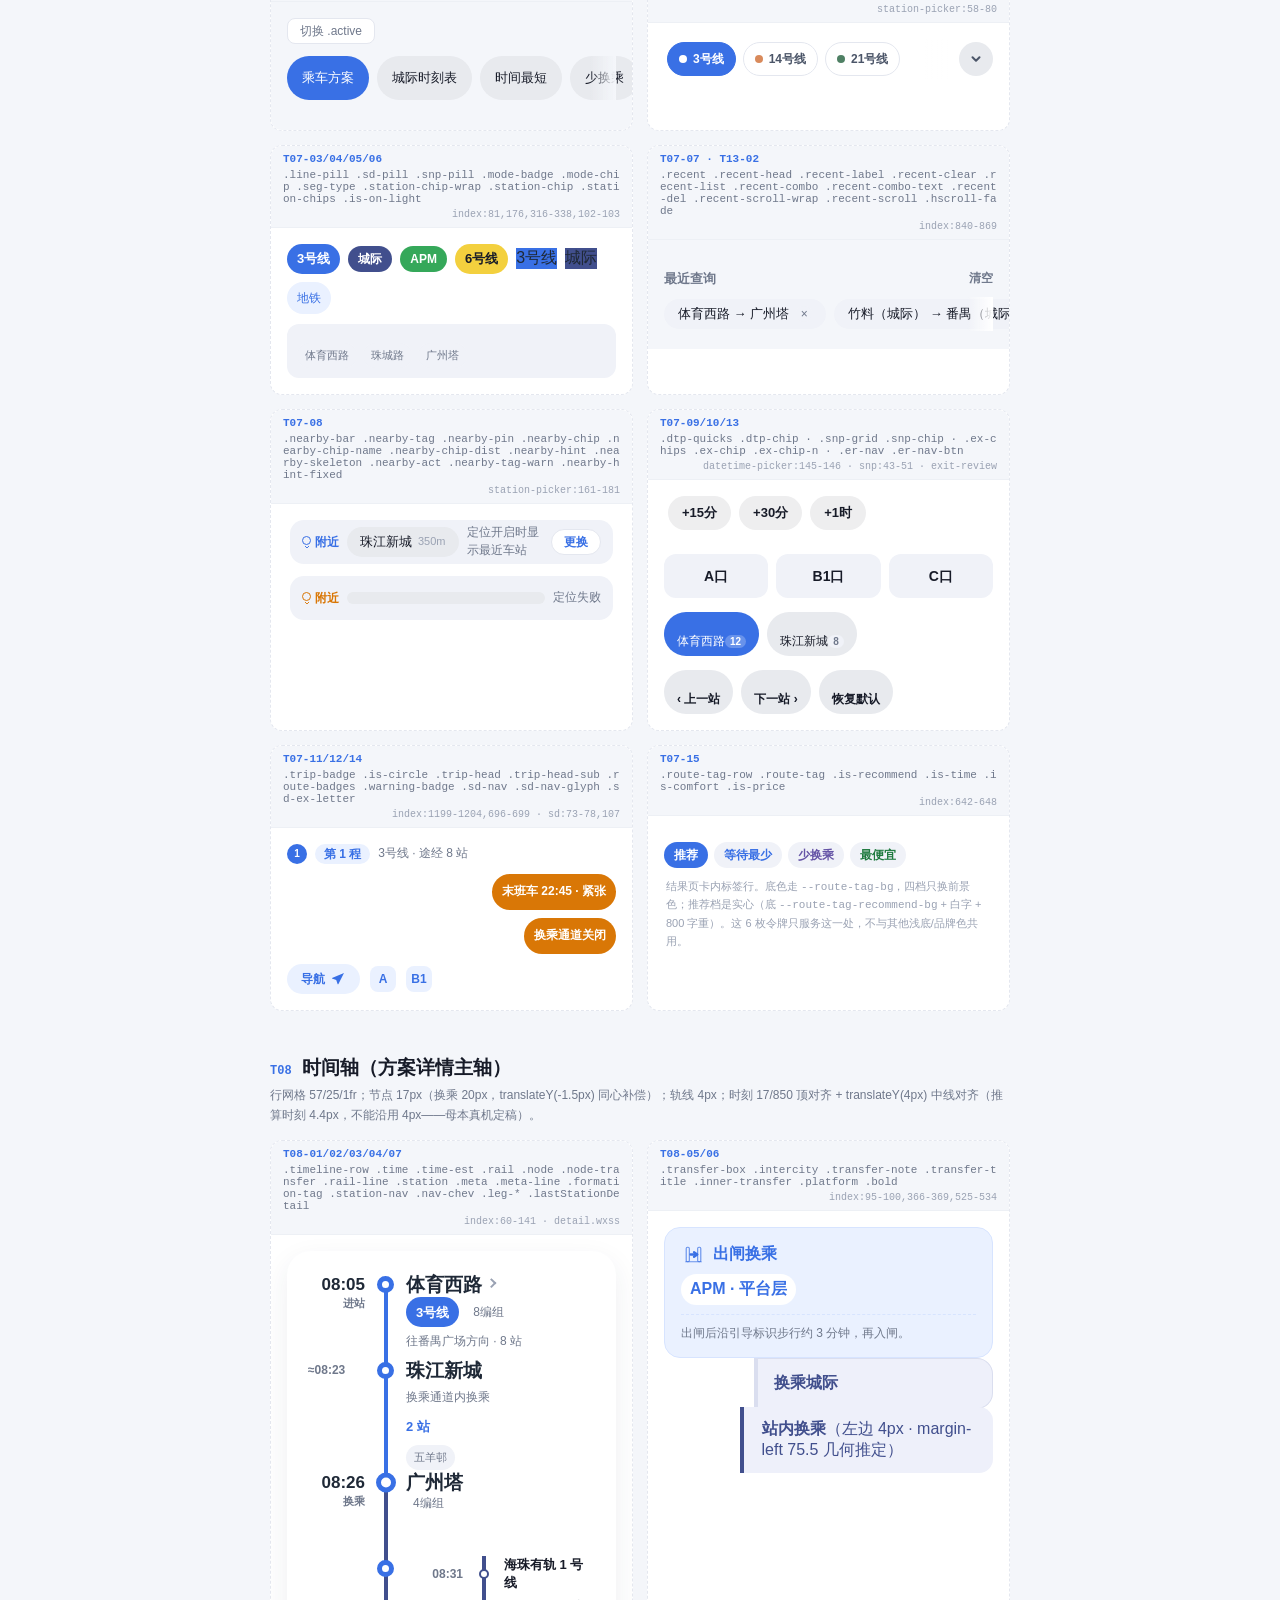
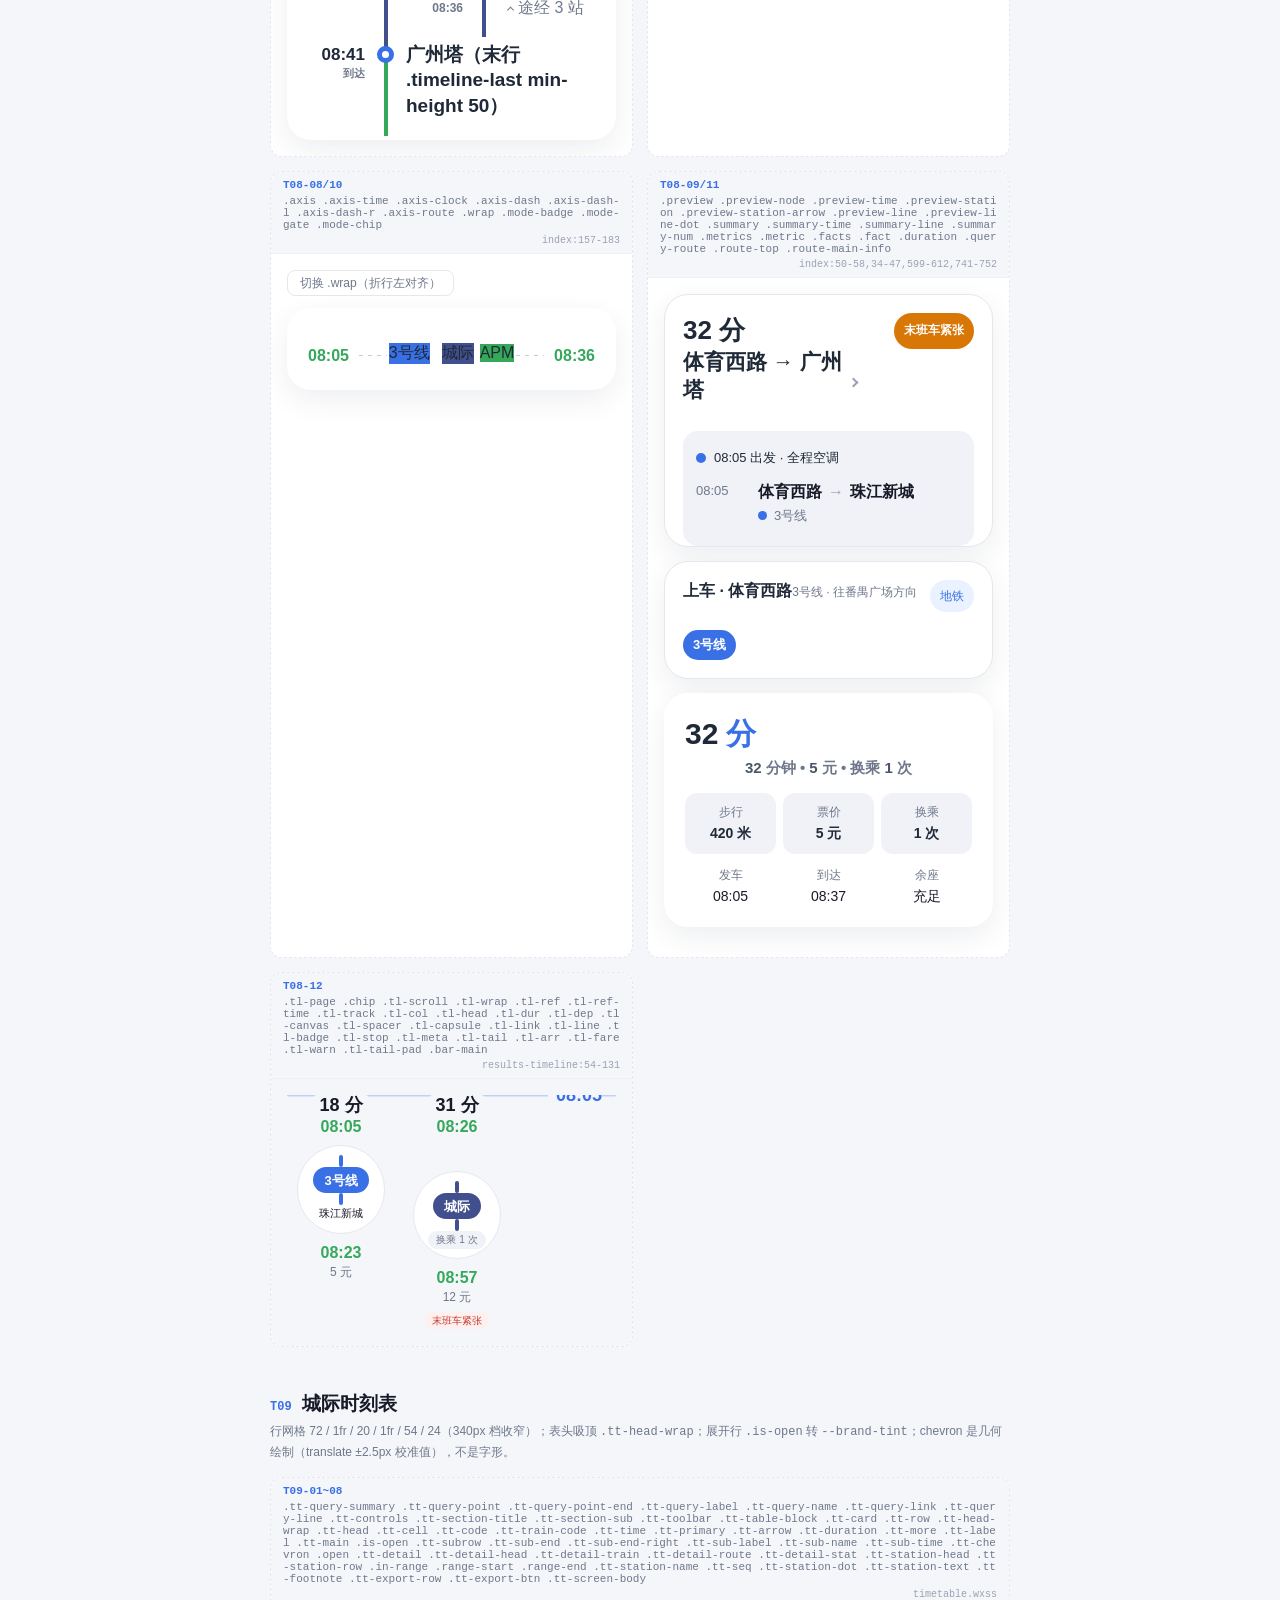
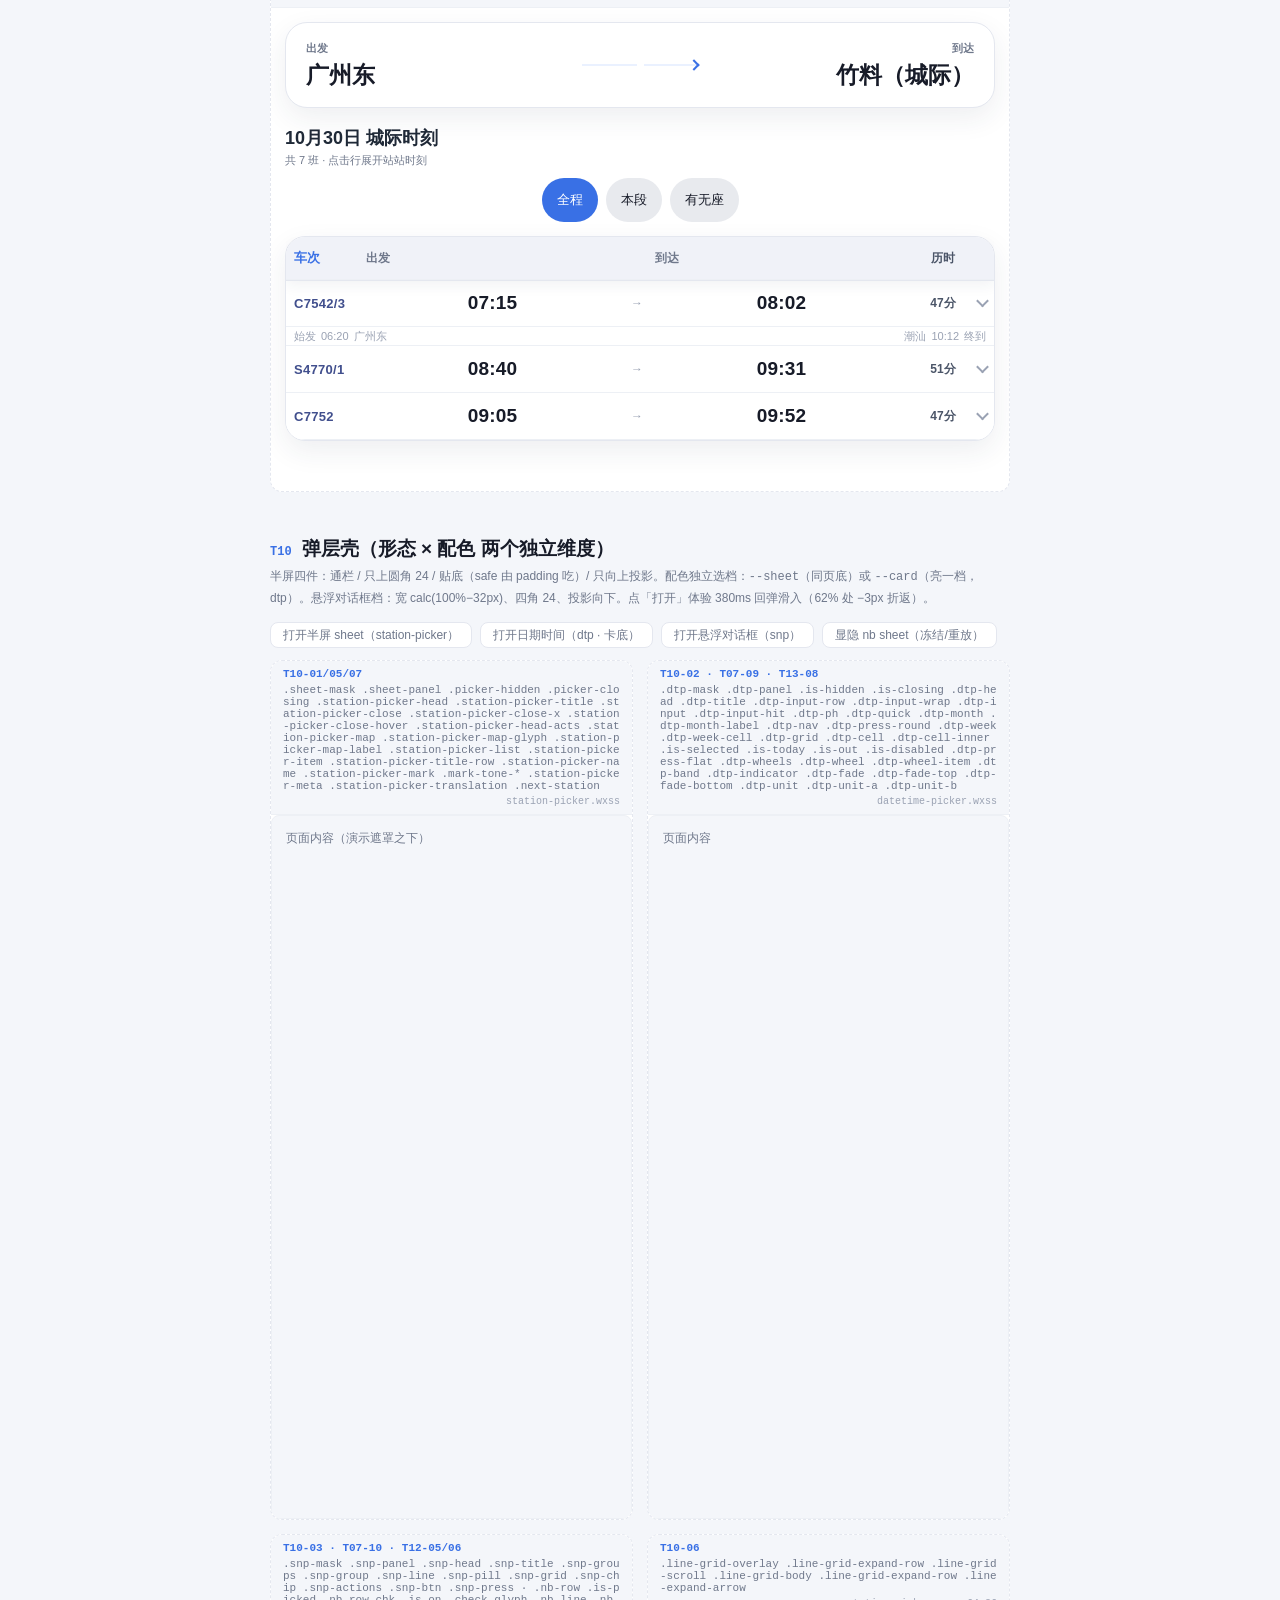
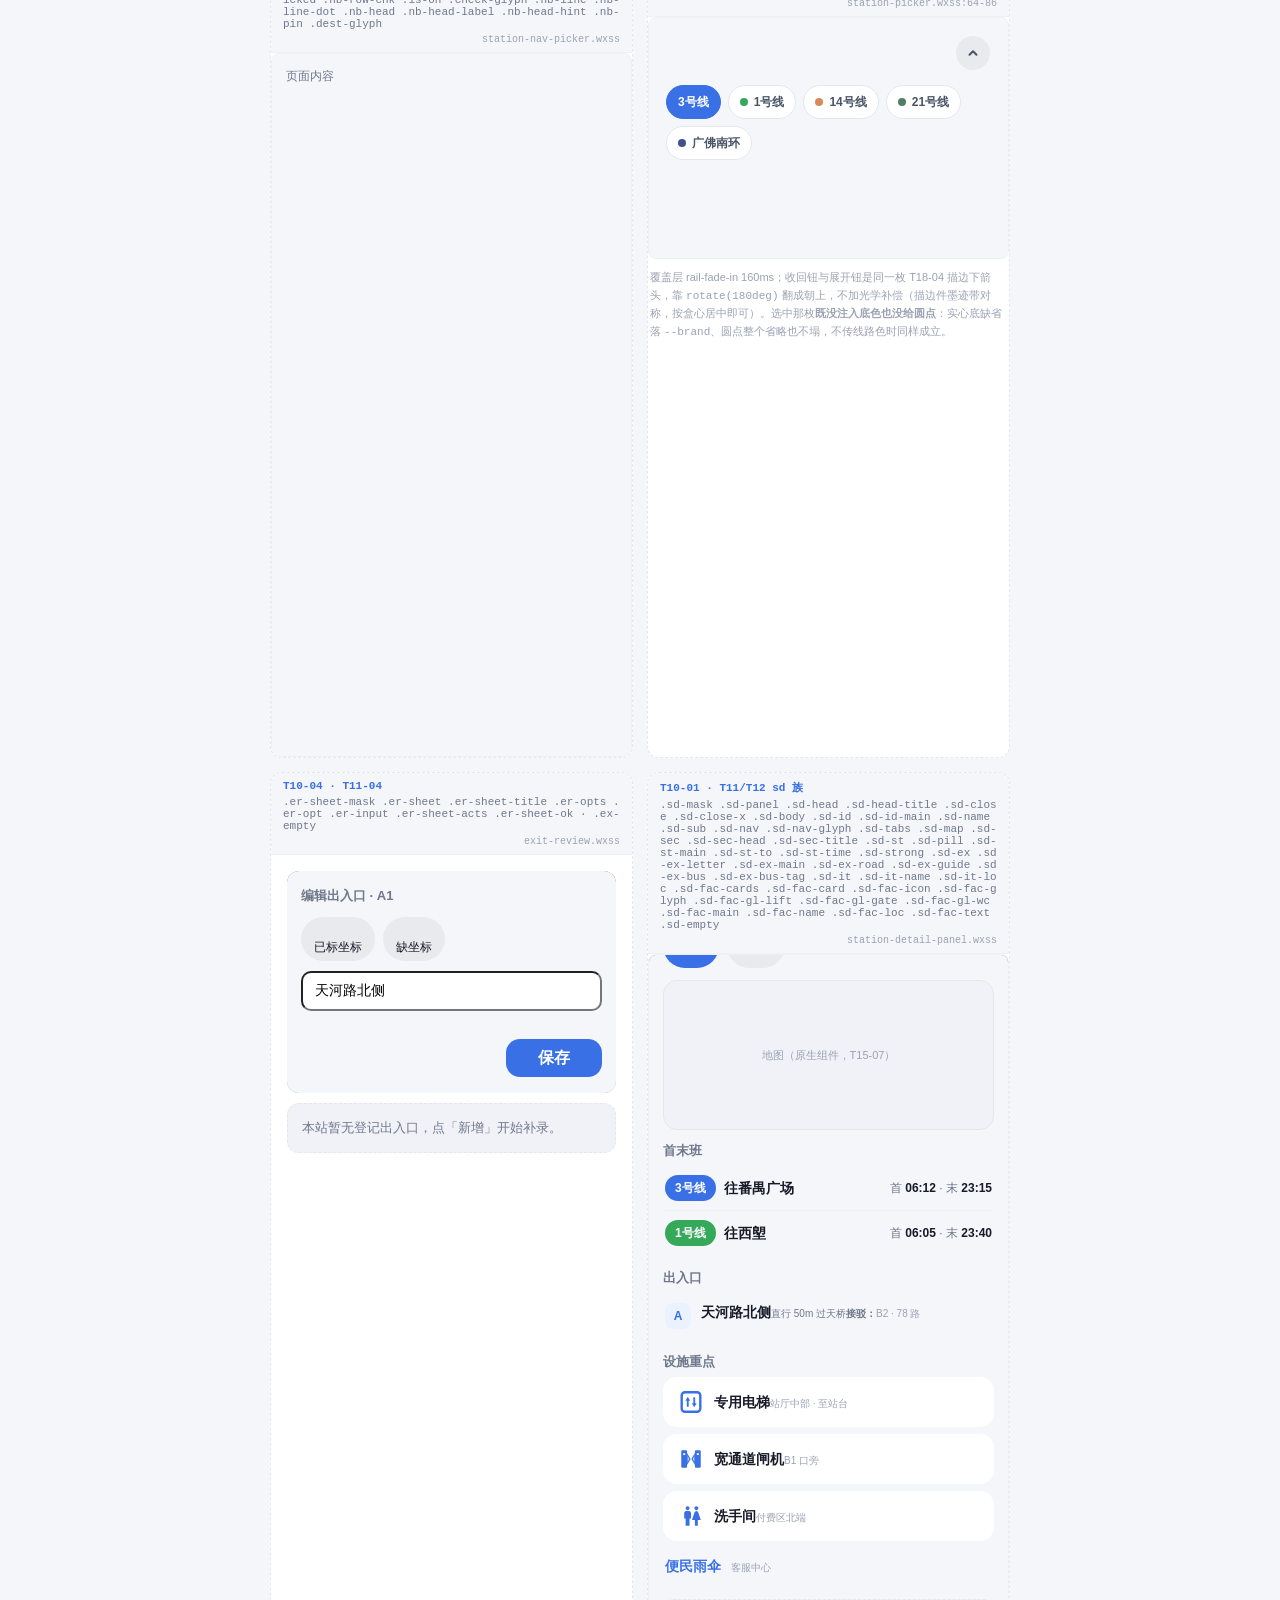
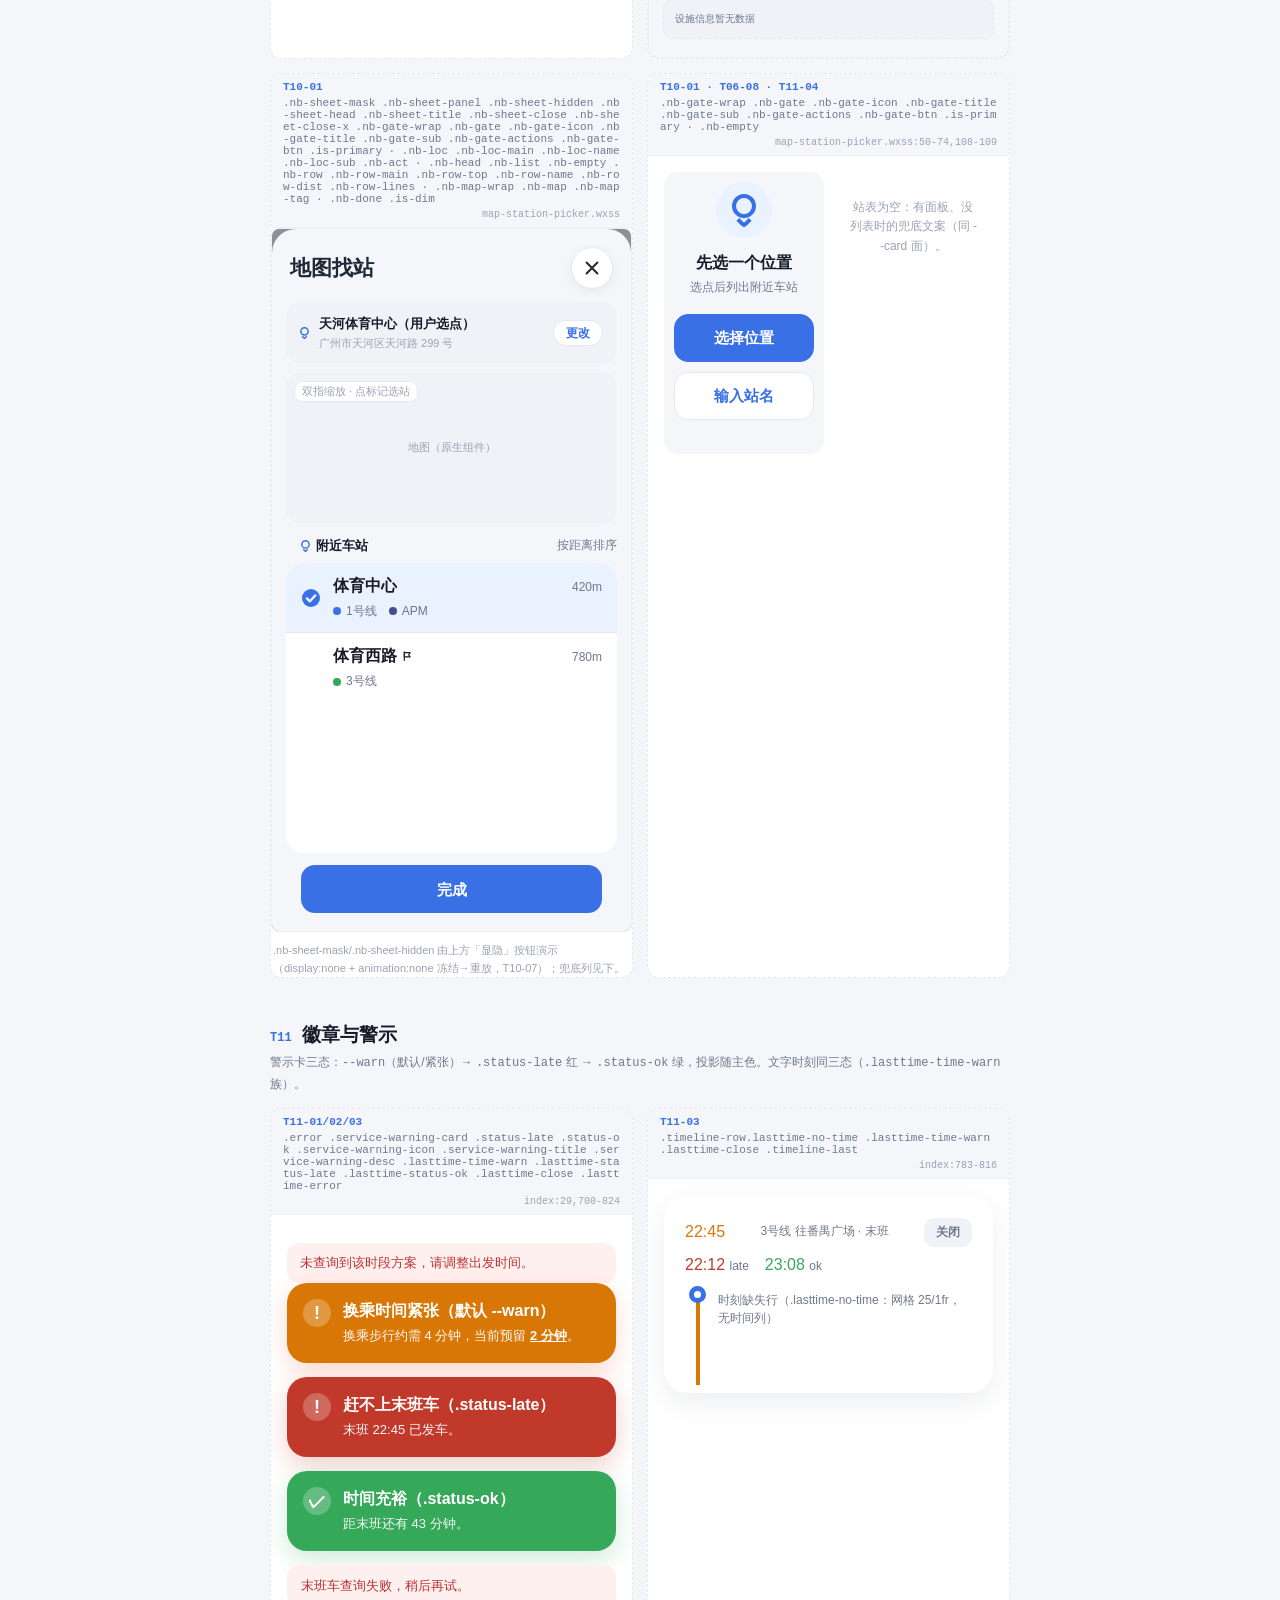
==== commit c18627f1: "菜单图形微调" ====
--- a/gallery.html
+++ b/gallery.html
@@ -319,15 +319,15 @@
         <div class="route-actions" style="margin-top:12px;padding:0"><button class="expand-btn" data-hover-class="expand-hover"><view class="action-glyph"></view>路线预览</button></div>
       </div>
     </figure>
-    <figure class="g-spec"><figcaption class="g-tag"><span class="g-id">T06-13</span><span class="g-cls">.icon-btn（对照 .back .back-glyph）</span><span class="g-src">宿主新增件：几何沿用 .back，字形自选</span></figcaption>
+    <figure class="g-spec"><figcaption class="g-tag"><span class="g-id">T06-13</span><span class="g-cls">.icon-btn .glyph-more-disc（对照 .back .back-glyph）</span><span class="g-src">宿主新增件：几何沿用 .back，字形自选</span></figcaption>
       <div class="g-stage">
         <div style="display:flex;align-items:center;gap:12px">
           <view class="back" data-hover-class="press"><text class="back-glyph">‹</text></view>
           <view class="icon-btn" data-hover-class="press">☾</view>
           <view class="icon-btn" data-hover-class="press">☀</view>
-          <view class="icon-btn" data-hover-class="press">⋯</view>
-        </div>
-        <p class="g-hint">左边是返回钮 <code>.back</code>（字形按 ‹ 调过）；右边三颗是 <code>.icon-btn</code>，换任何字符都居中对齐，不会被字形带偏。</p>
+          <view class="icon-btn" data-hover-class="press"><i class="glyph glyph-more-disc"></i></view>
+        </div>
+        <p class="g-hint">左边是返回钮 <code>.back</code>（字形按 ‹ 调过）；右边三颗是 <code>.icon-btn</code>，放字符都居中对齐，不会被字形带偏。<br>第三颗放的是三点图形件：42 圆里必须用 T18-10 <code>.glyph-more-disc</code>（24 盒，点径 3.5）；用 T18-09 的 20 盒会显得又小又细（跨度只剩直径的 28.6%、点径 2.0）。「里面显得小」是字形档位的事，不是这个壳的事。</p>
       </div>
     </figure>
   </div>
@@ -1076,11 +1076,11 @@
       <p class="g-hint">壳 20 / 内距 6 / 行 44·15·600 / radius 14；勾选槽 20 常驻，危险行只换字色（按压换 <code>--error-bg</code>），禁用 <code>.4</code> + 行尾值。菜单只发起动作，清空这类要点下去转 T21。</p>
     </figure>
 
-    <figure class="g-spec"><figcaption class="g-tag"><span class="g-id">T24-04 / T24-05 / T24-06</span><span class="g-cls">.icon-btn.menu-trigger.is-open .menu-dots .is-edge .menu-text-trigger .glyph-more .glyph-caret-down .bnav .cell.menu-trigger.is-open</span><span class="g-src">自建：顶栏圆钮 / 正文裸三点 / 正文文字 + T18-05 / 底栏更多</span></figcaption>
+    <figure class="g-spec"><figcaption class="g-tag"><span class="g-id">T24-04 / T24-05 / T24-06</span><span class="g-cls">.icon-btn.menu-trigger.is-open .menu-dots .is-edge .menu-text-trigger .glyph-more-disc .glyph-more .glyph-caret-down .bnav .cell.menu-trigger.is-open</span><span class="g-src">自建：顶栏圆钮 / 正文裸三点 / 正文文字 + T18-05 / 底栏更多</span></figcaption>
       <div class="g-stage" style="display:grid;gap:16px">
         <div style="display:flex;gap:18px;align-items:center;flex-wrap:wrap">
-          <button class="icon-btn" aria-label="更多操作"><i class="glyph glyph-more"></i></button>
-          <button class="icon-btn menu-trigger is-open" aria-label="更多操作"><i class="glyph glyph-more"></i></button>
+          <button class="icon-btn" aria-label="更多操作"><i class="glyph glyph-more-disc"></i></button>
+          <button class="icon-btn menu-trigger is-open" aria-label="更多操作"><i class="glyph glyph-more-disc"></i></button>
           <button class="menu-dots" aria-label="更多操作"><i class="glyph glyph-more"></i></button>
           <button class="menu-dots menu-trigger is-open" aria-label="更多操作"><i class="glyph glyph-more"></i></button>
           <button class="menu-text-trigger">筛选<i class="glyph glyph-caret-down"></i></button>
@@ -1097,7 +1097,7 @@
             <button class="cell menu-trigger is-open"><span class="g-bn-more"><i class="glyph glyph-more"></i></span><span>更多</span></button>
           </nav>
         </div>
-        <p class="g-hint">顶栏 42 圆钮 / 正文裸三点（无圆底、无边框，视觉 20 / 热区 44；卡片右缘加 <code>.is-edge</code>）/ 正文品牌文字 + T18-05 / 底栏更多格用中性 <code>--press</code> + 深字。筛选、排序图标不在资产里，不要临时画。</p>
+        <p class="g-hint">顶栏 42 圆钮用 <code>.glyph-more-disc</code>（T18-10，24 盒）/ 正文裸三点（无圆底、无边框，视觉 20 / 热区 44；卡片右缘加 <code>.is-edge</code>）/ 正文品牌文字 + T18-05 / 底栏更多格用中性 <code>--press</code> + 深字。筛选、排序图标不在资产里，不要临时画。<br>三点在两个宿主里的档位不同是故意的：圆钮 42 用 T18-10（点 3.5），正文与底栏用 T18-09（20 盒、点 2.0），同一套「点径 : 空隙 ≈ 1.17:1」比例，按容器各自反算。不要拿一档去套另一处。</p>
       </div>
     </figure>
 
--- a/rtgo-slate.css
+++ b/rtgo-slate.css
@@ -520,7 +520,10 @@
 /* ===== T06-13 中性圆钮（.icon-btn）— Web / 原生宿主新增，母本无此件 =====
    顶栏右动作位、页面内的小圆钮用它；字形自选，几何与 .back 同（42 / 圆 / 描边 / 投影）。
    ⚠ .back 的 .back-glyph 是按 ‹ 的光学位置调的（height 30 / line-height 27 / translateY -1），
-     换别的字符会偏上。要放非箭头图标用本件，不要让 .back 兼职。 */
+     换别的字符会偏上。要放非箭头图标用本件，不要让 .back 兼职。
+   ⚠ 壳（42 / 描边 / 投影 / font-size 19）本身没问题：放字符时墨迹占直径 36~40%，
+     与 .back 箭头同级。「里面显得小」一律是所选字形档位的问题，不是本件的参数问题。
+     三点用 T18-10 `.glyph-more-disc`（24 盒，按 42 圆反算），不要沿用 T18-09 的 20 盒。 */
 .icon-btn{
   flex:0 0 42px;
   width:42px;
@@ -2210,6 +2213,26 @@
   -webkit-mask-image:url("data:image/svg+xml,%3Csvg xmlns='http://www.w3.org/2000/svg' viewBox='0 0 24 24'%3E%3Cg fill='%23000'%3E%3Ccircle cx='6' cy='12' r='1.2'/%3E%3Ccircle cx='12' cy='12' r='1.2'/%3E%3Ccircle cx='18' cy='12' r='1.2'/%3E%3C/g%3E%3C/svg%3E");
   mask-image:url("data:image/svg+xml,%3Csvg xmlns='http://www.w3.org/2000/svg' viewBox='0 0 24 24'%3E%3Cg fill='%23000'%3E%3Ccircle cx='6' cy='12' r='1.2'/%3E%3Ccircle cx='12' cy='12' r='1.2'/%3E%3Ccircle cx='18' cy='12' r='1.2'/%3E%3C/g%3E%3C/svg%3E")}
 
+/* T18-10 更多三点·圆钮档（v1.22 · 本仓自建；24 盒 · 点径 3.5 · 空隙 3.0 · 墨迹≈16.5×3.5）
+   ── 为什么 T18-09 不能直接用在 42 圆钮里 ──────────────────────────────
+   T18-09 的 20 盒是按「正文裸三点」反算的（44 热区里放 20 视觉）。搬进 42 圆钮后：
+     点径 2.0 / 跨度 12.0（占直径 28.6%）/ 墨迹面积 9.4px²，只有同框 .back 箭头（13.1 高、
+     31.3px²）的 30%；三方比下来「细」的观感就来自这里，不是圆钮壳的问题（壳与 .back 同几何，
+     放字符时墨迹 36~40%，本来就合适，所以 .icon-btn 不动）。
+   纯放大 width/height 也救不了：点与空隙等比长，点:隙恒为 2:3，放大后只是「三个点飘得更开」。
+   要让三点读成一条完整的省略号，必须同时把点径加粗、把间距收窄，也就是按容器重新反算。
+   ── 本件的反算口径（同族通用规则，后续宿主照此推） ────────────────────
+     点径 : 空隙 ≈ 1.17 : 1；墨迹跨度 ≈ 容器直径 × 39%。
+     24 盒下 viewBox 单位即屏幕 px，故取 cx 5.5/12/18.5（pitch 6.5）、r 1.75 ⇒
+     点 3.5 / 隙 3.0 / 墨迹 16.5（占 42 圆 39.3%）/ 面积 28.8px² ≈ .back 箭头的 92%。
+   ⚠ 只给 42 圆钮（.icon-btn）用。正文裸三点与底栏「更多」仍是 T18-09。那两处的容器尺度
+     不同、且需要各自评估（正文有单行/卡内之分，底栏那格旁边并排的是 20~24 的图标），
+     不要拿本件缩了尺寸去顶。要变，按上面那条比例规则各自反算，判据是「同一套比例、不同点径」，
+     不是「换个样子」。 */
+.glyph-more-disc{width:24px;height:24px;
+  -webkit-mask-image:url("data:image/svg+xml,%3Csvg xmlns='http://www.w3.org/2000/svg' viewBox='0 0 24 24'%3E%3Cg fill='%23000'%3E%3Ccircle cx='5.5' cy='12' r='1.75'/%3E%3Ccircle cx='12' cy='12' r='1.75'/%3E%3Ccircle cx='18.5' cy='12' r='1.75'/%3E%3C/g%3E%3C/svg%3E");
+  mask-image:url("data:image/svg+xml,%3Csvg xmlns='http://www.w3.org/2000/svg' viewBox='0 0 24 24'%3E%3Cg fill='%23000'%3E%3Ccircle cx='5.5' cy='12' r='1.75'/%3E%3Ccircle cx='12' cy='12' r='1.75'/%3E%3Ccircle cx='18.5' cy='12' r='1.75'/%3E%3C/g%3E%3C/svg%3E")}
+
 /* ============================================================================
    T19 票务指南弹层（v1.6 · origin=母本 2026-10-31/11-01 新增：components/intercity-guide + index 入口件）
    ----------------------------------------------------------------------------
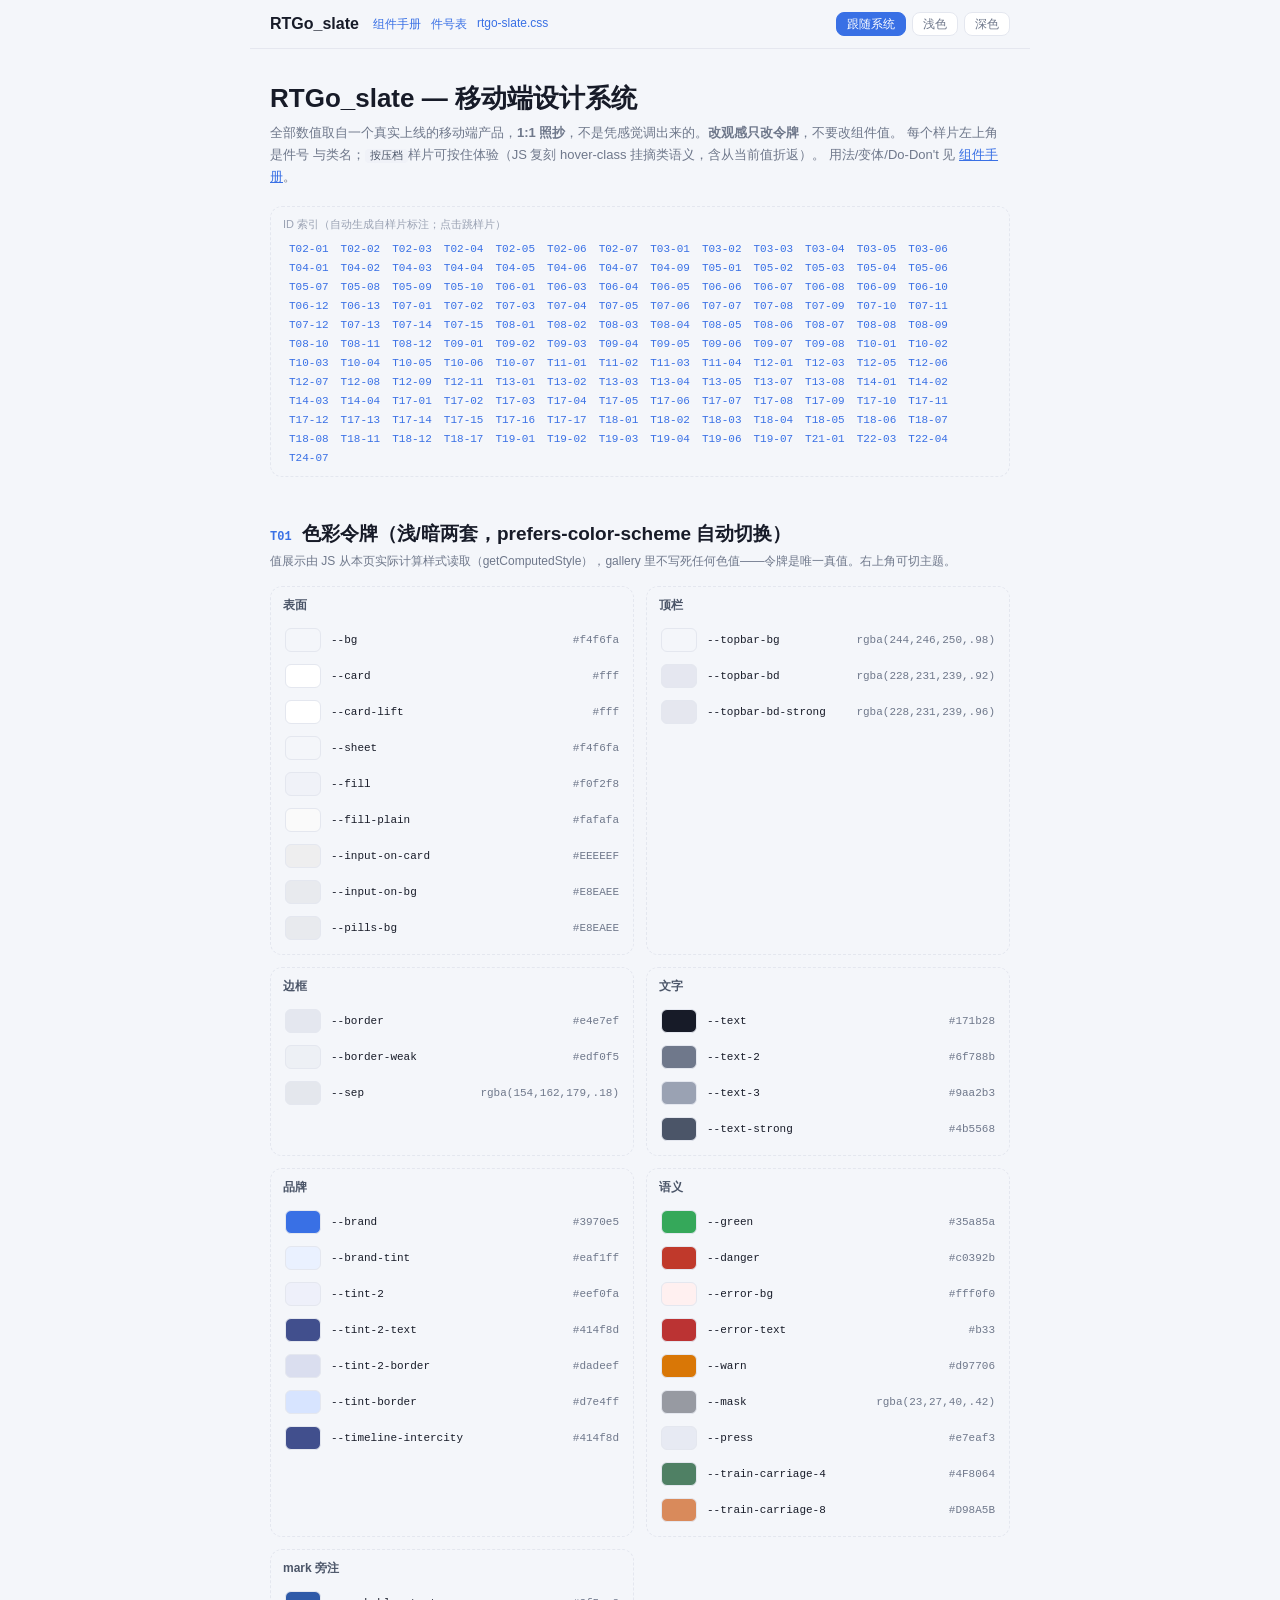
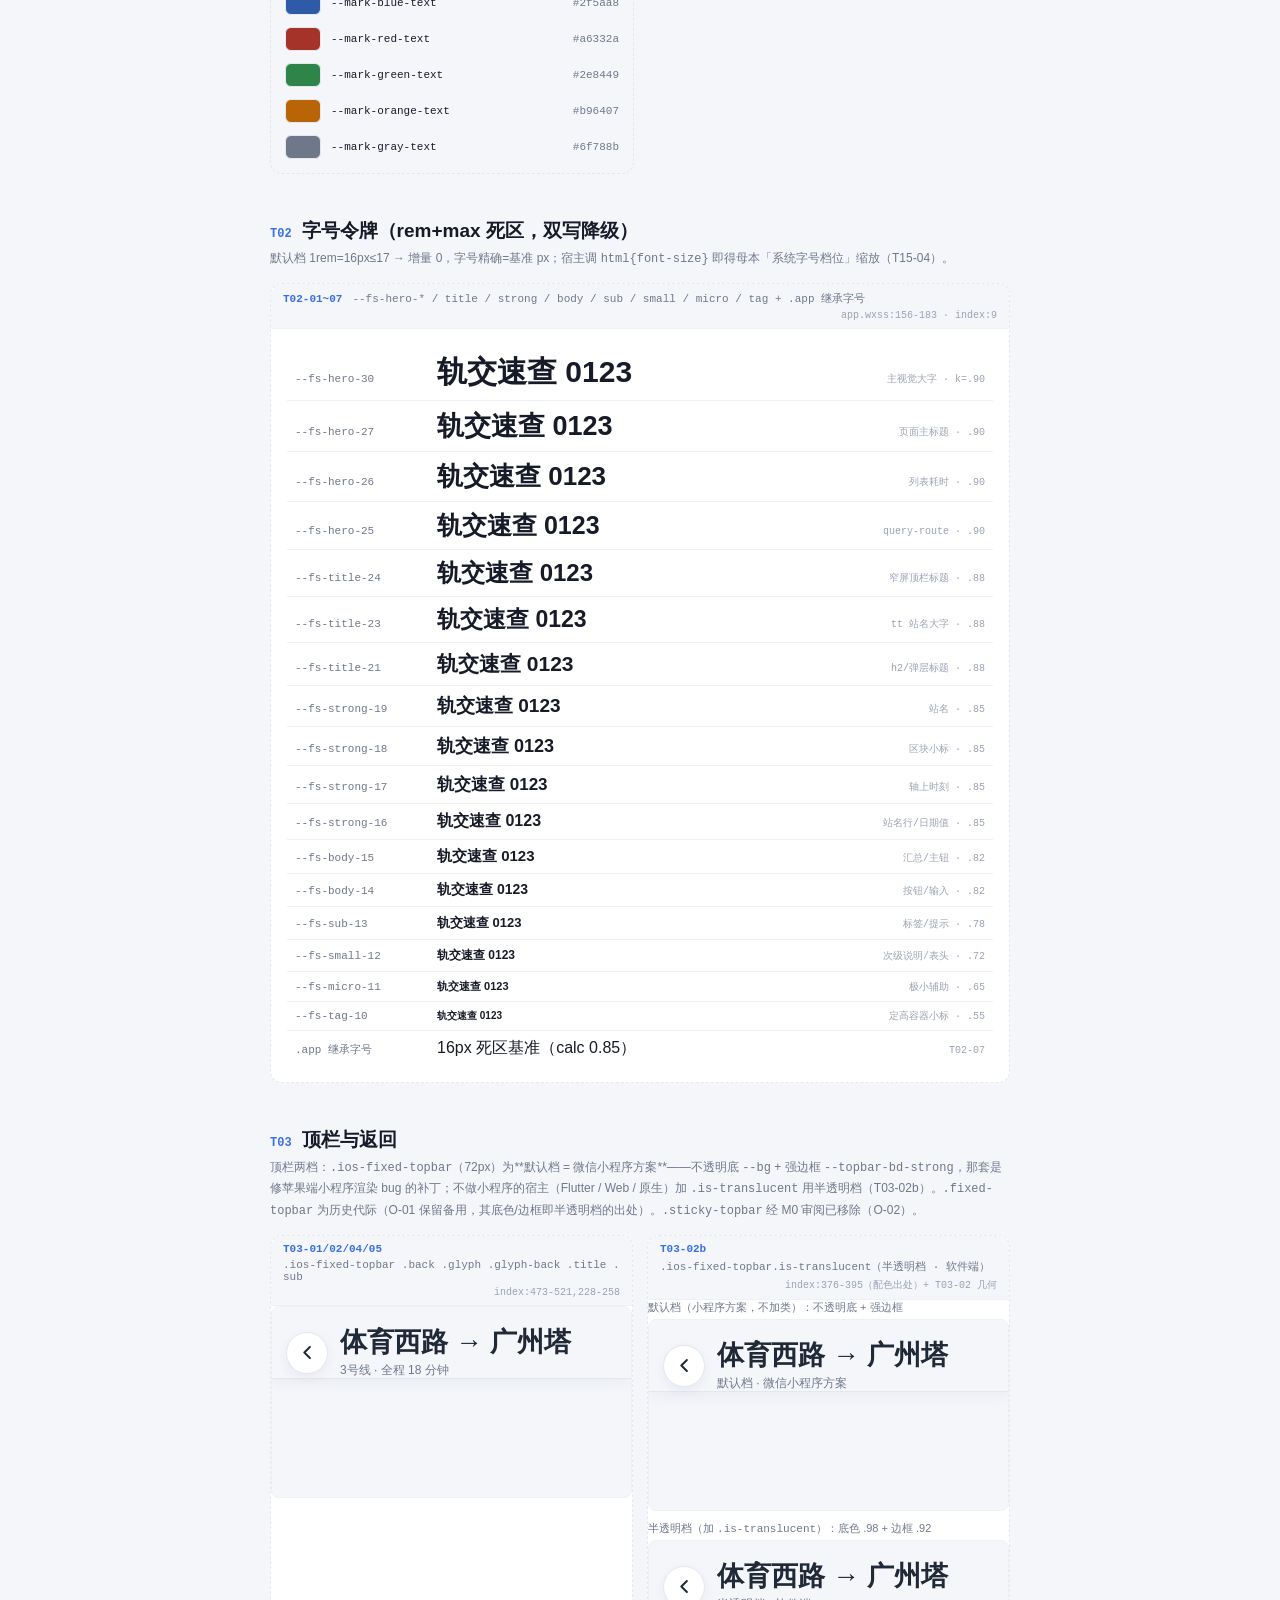
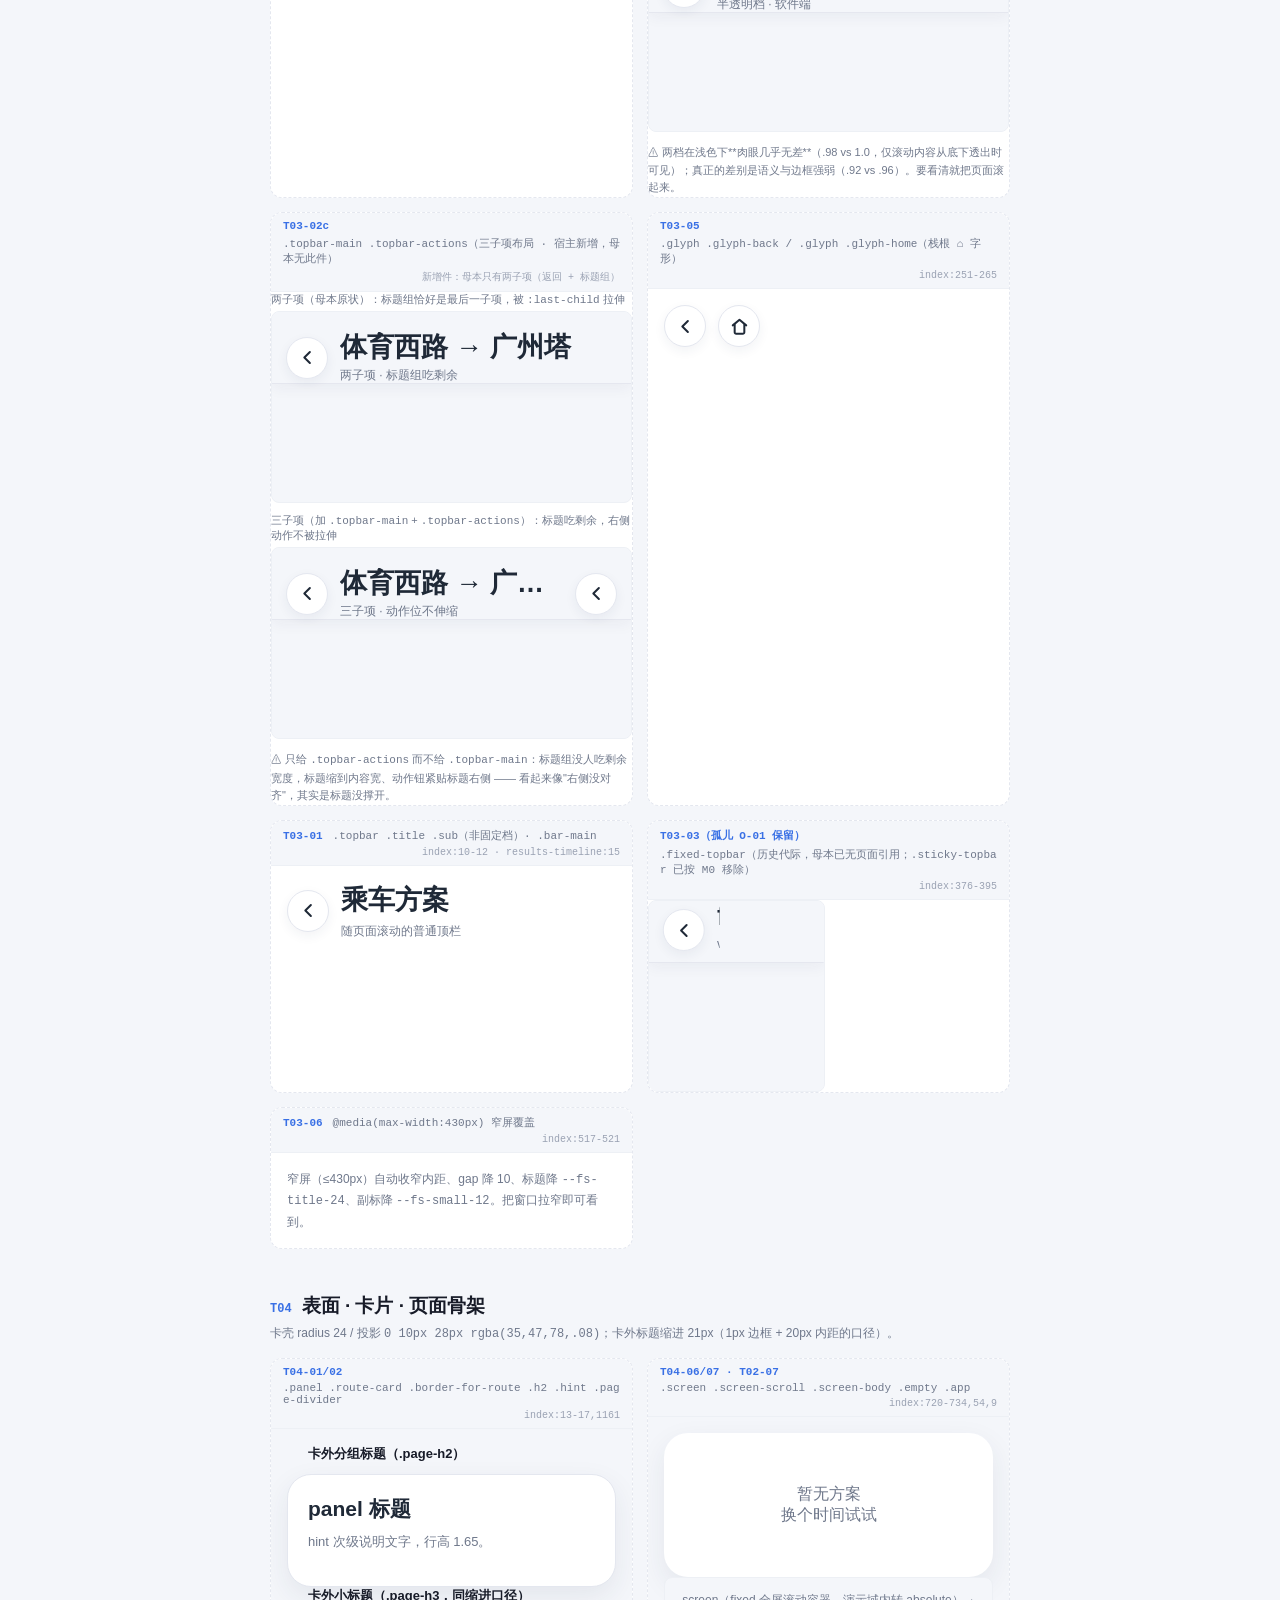
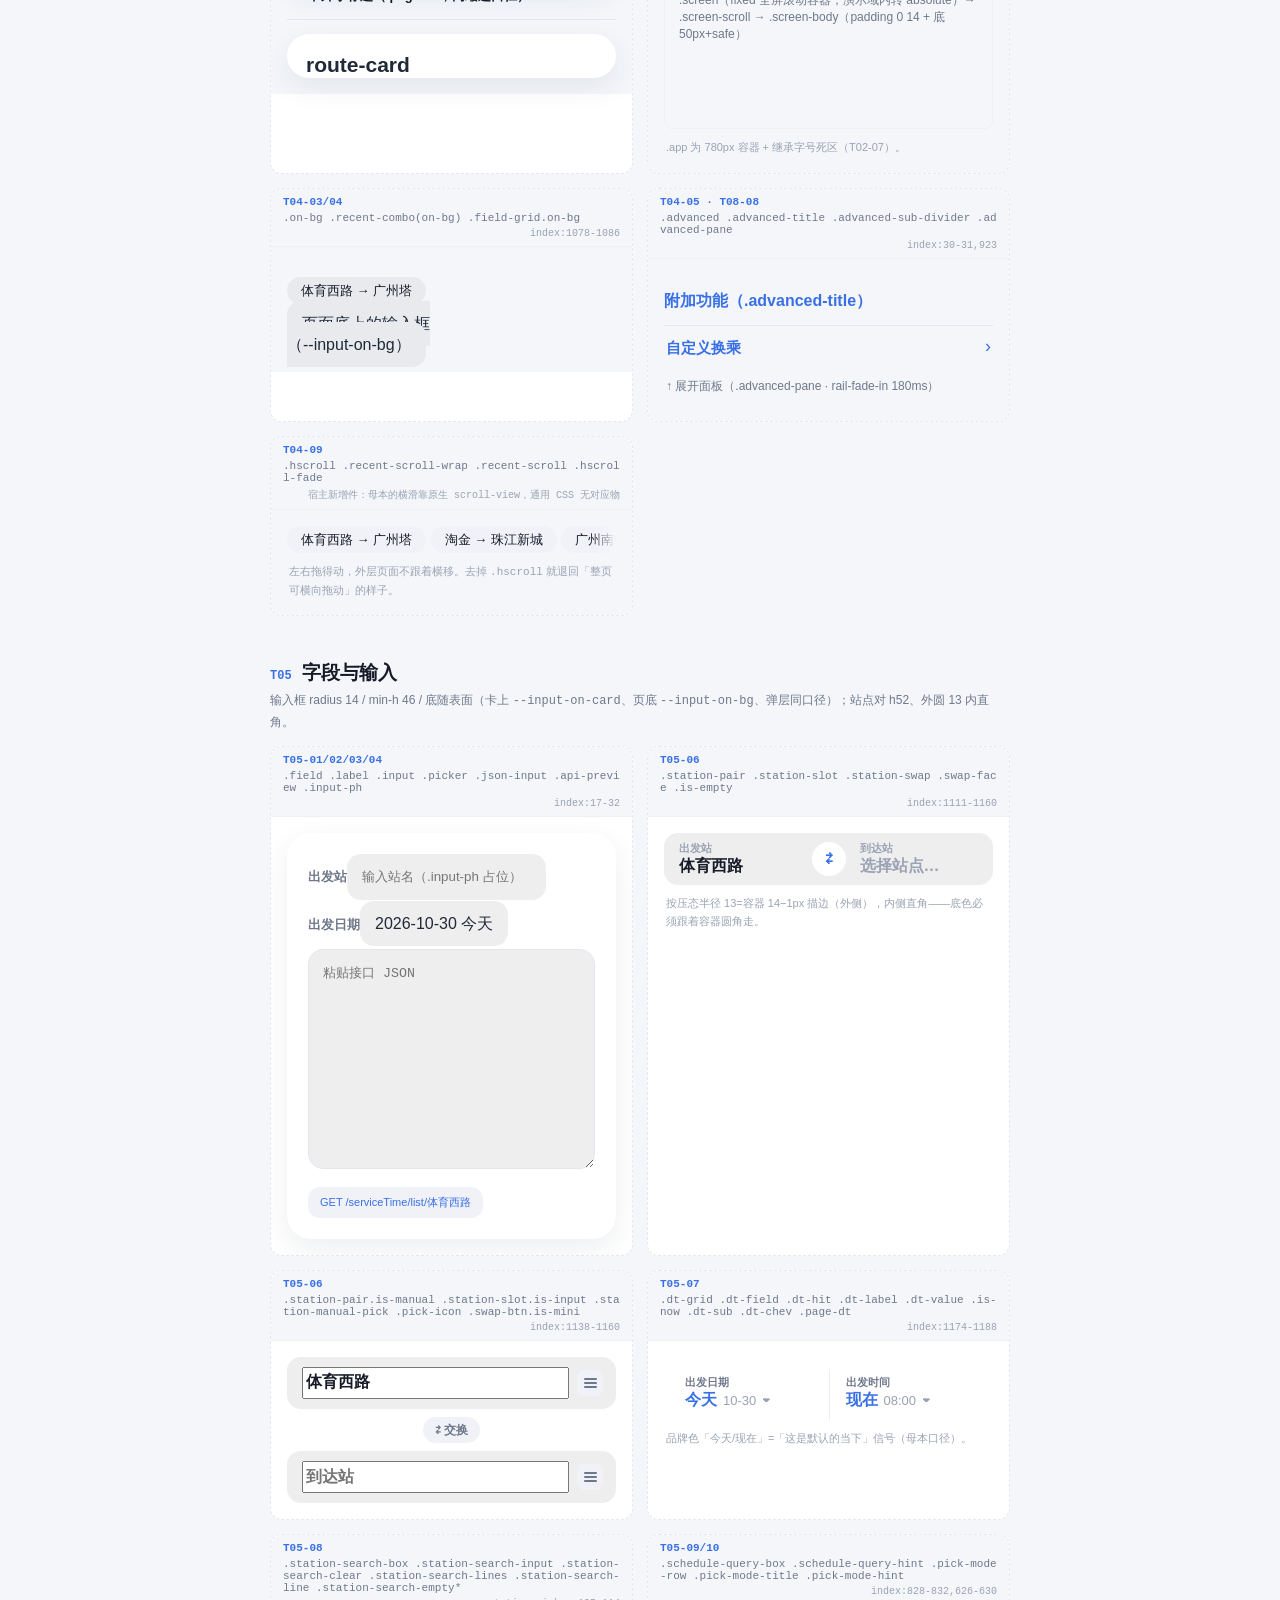
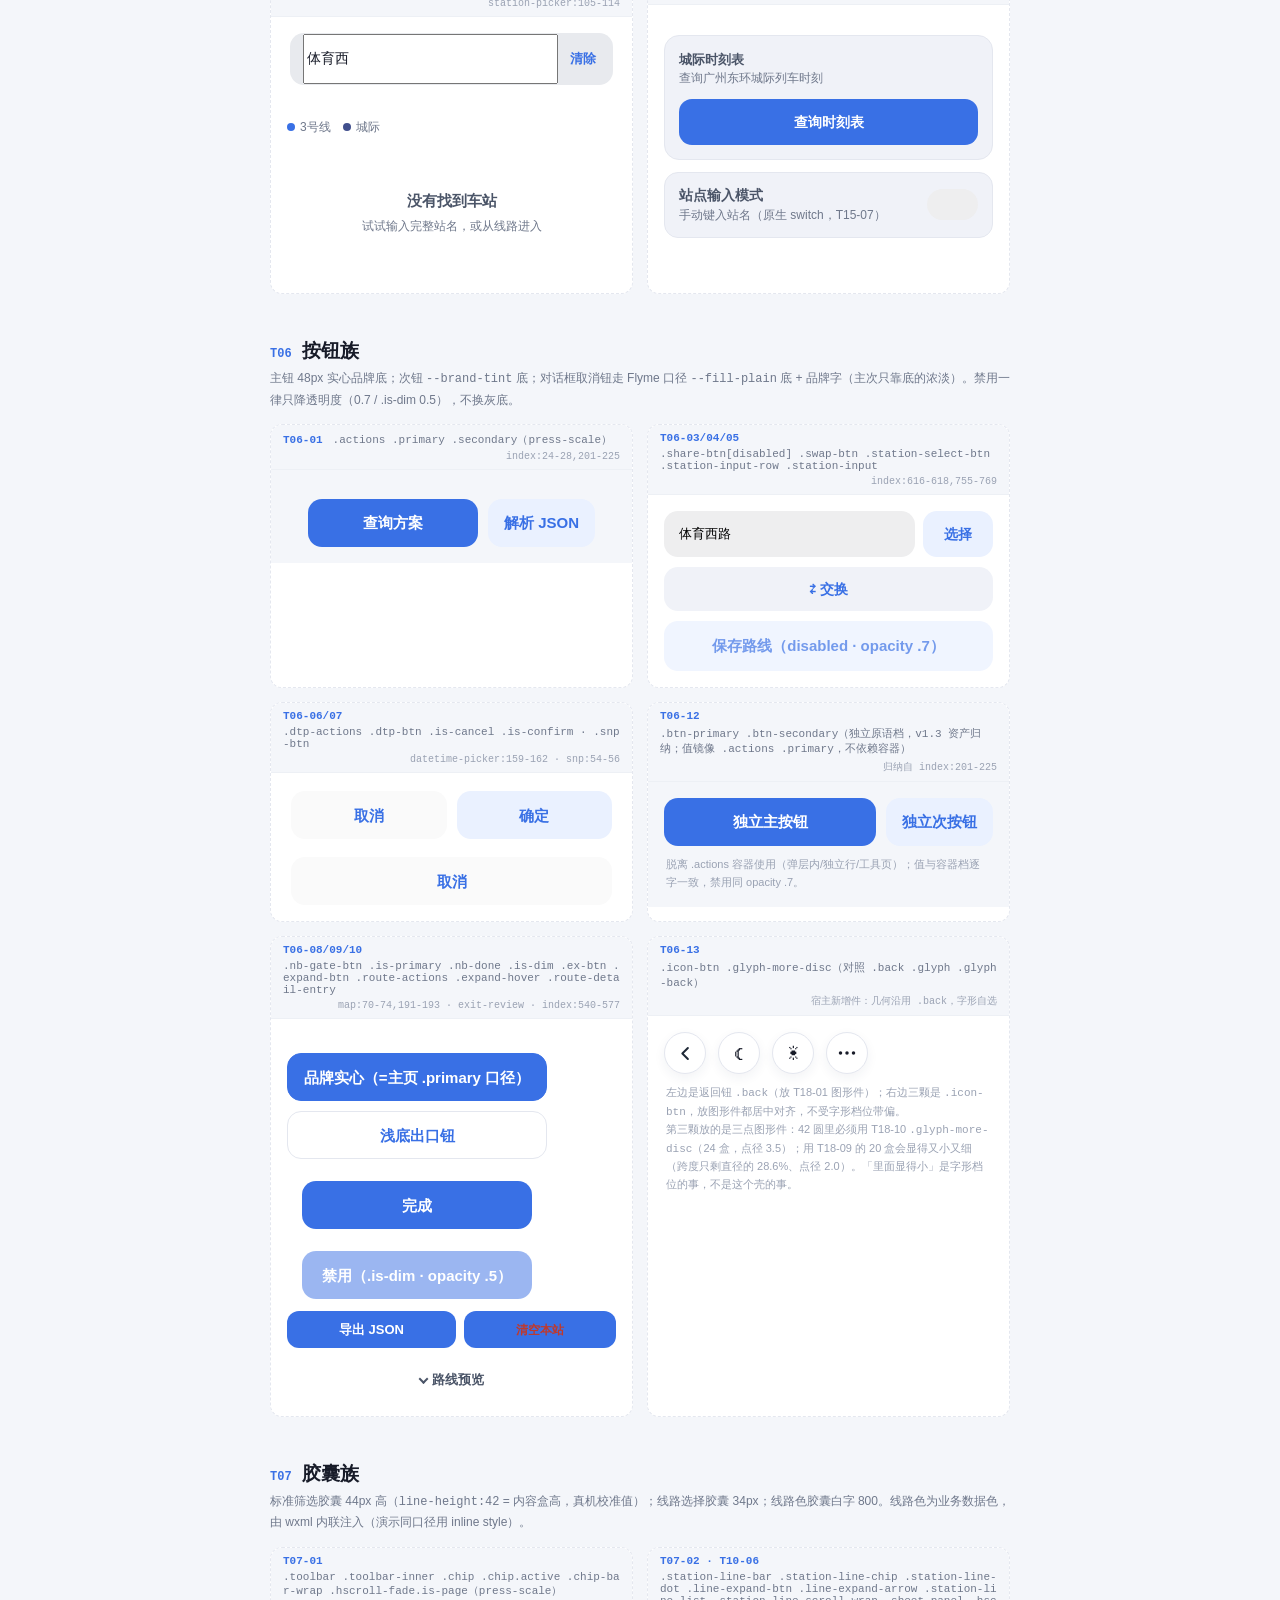
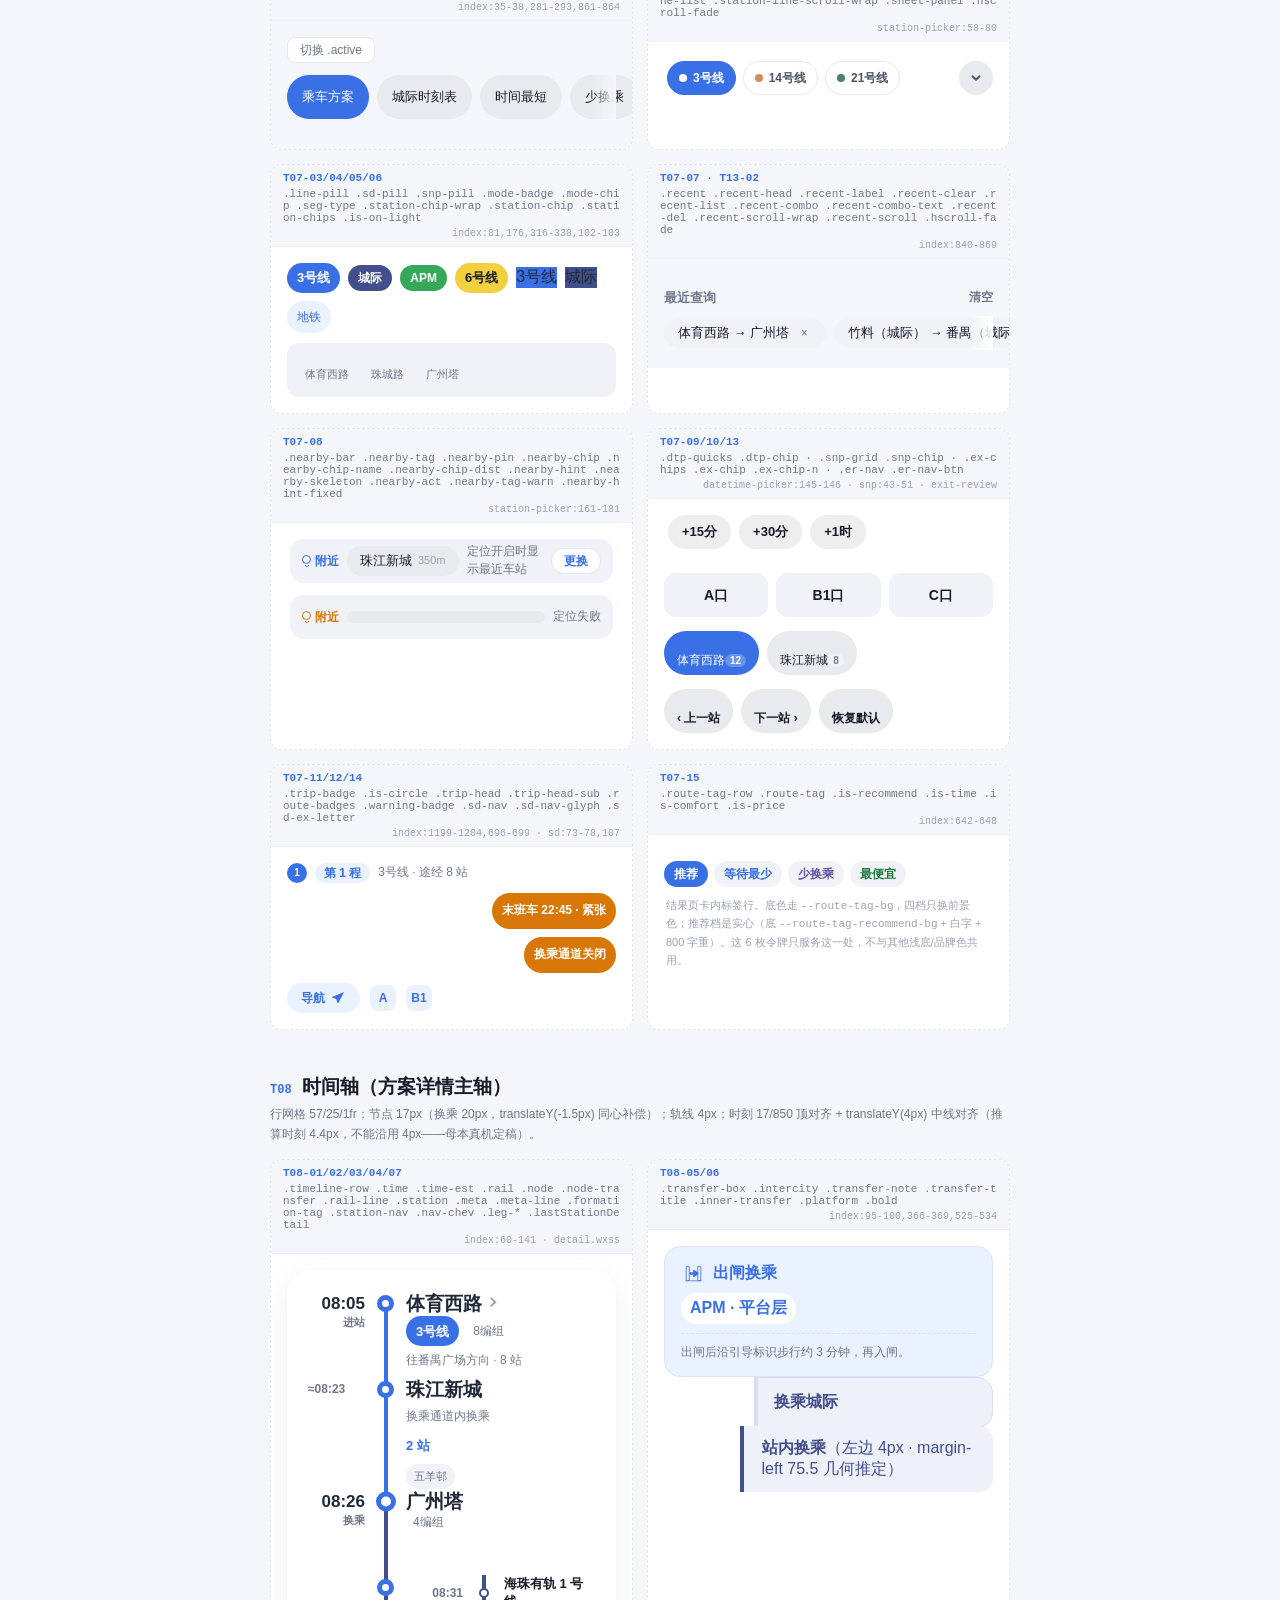
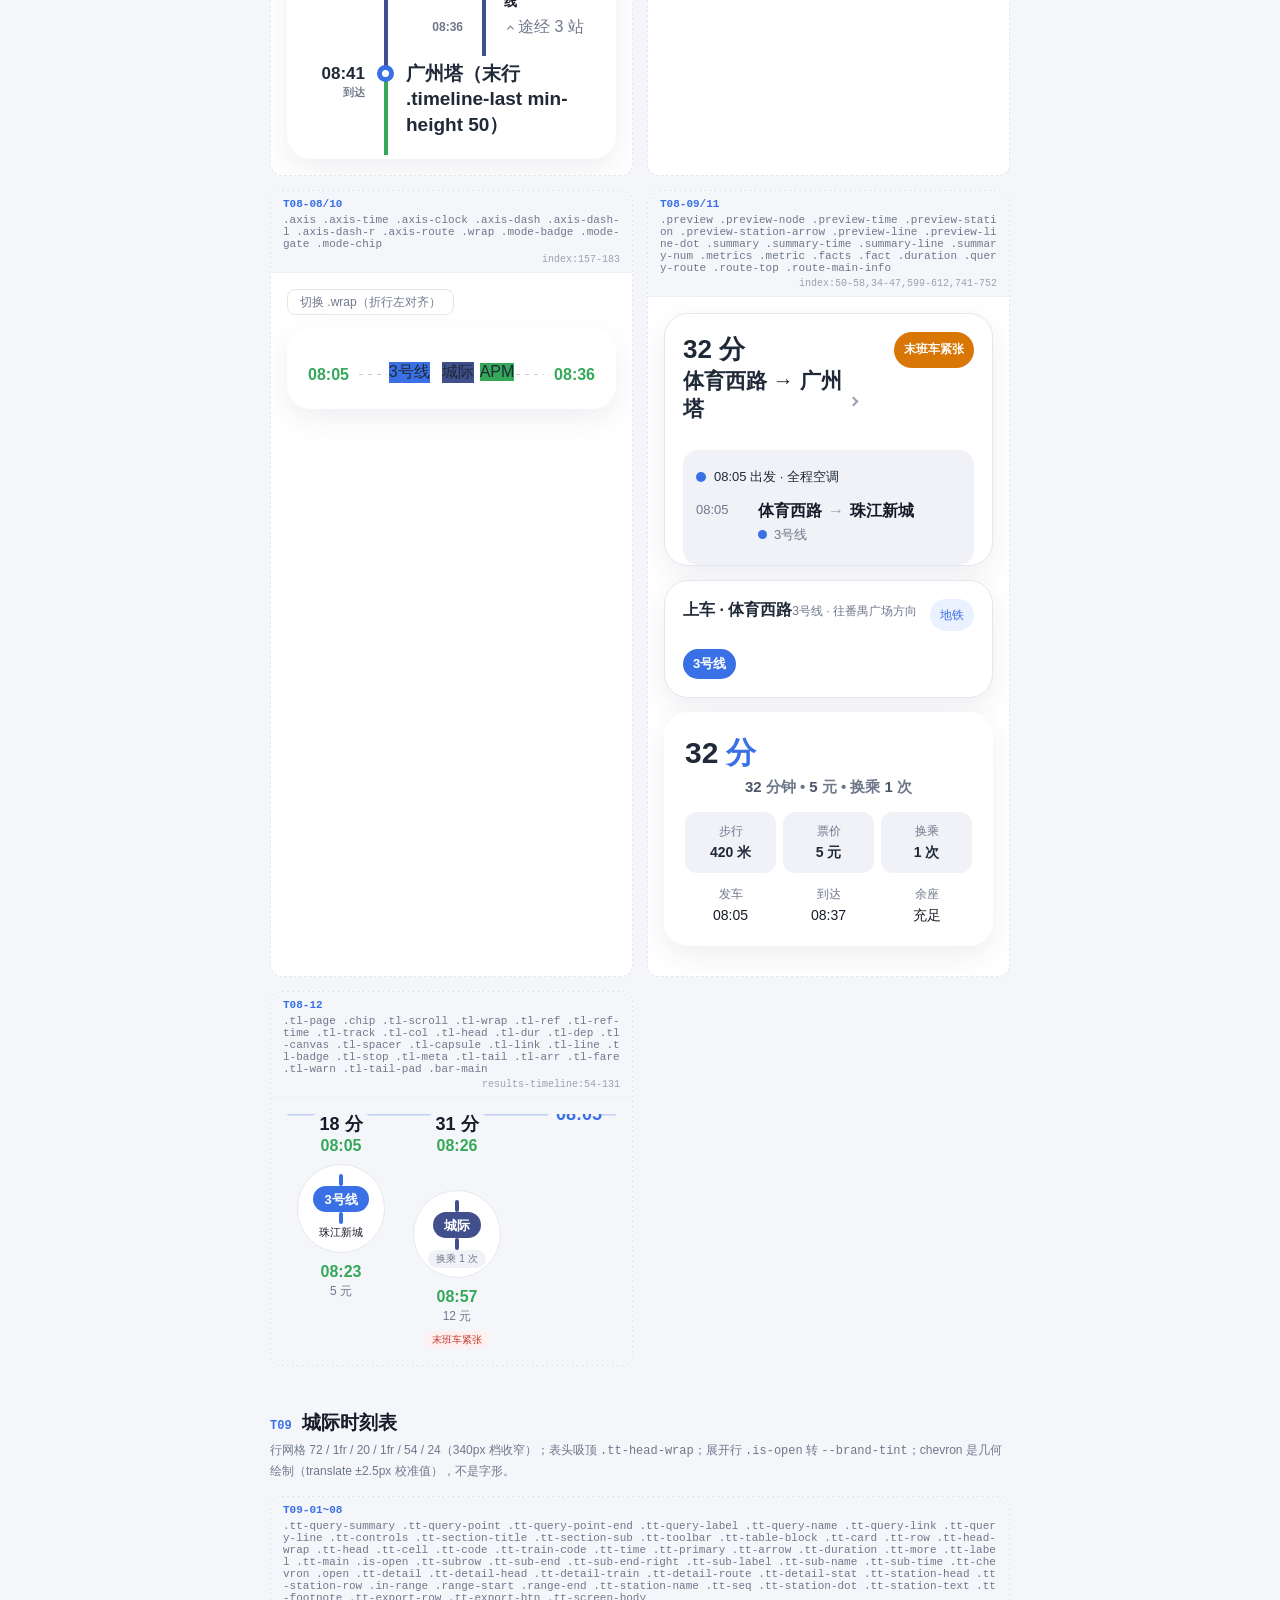
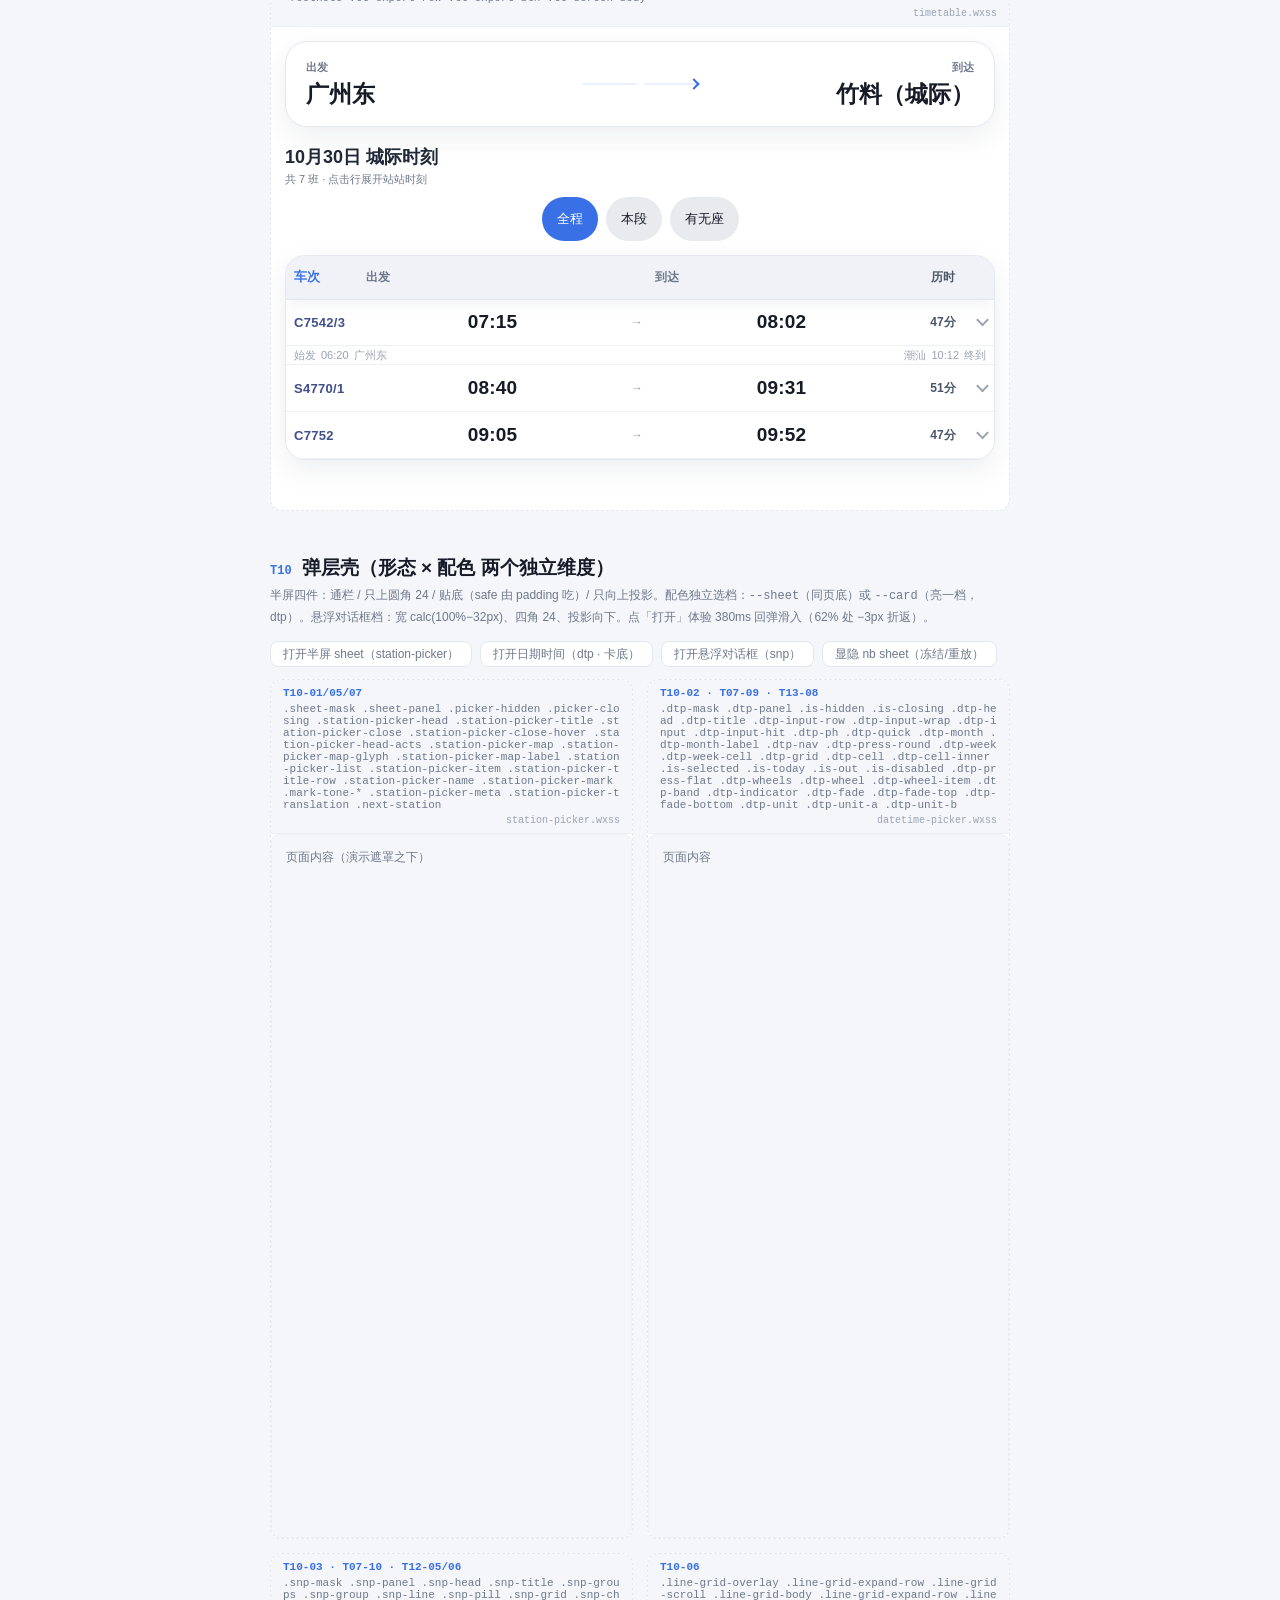
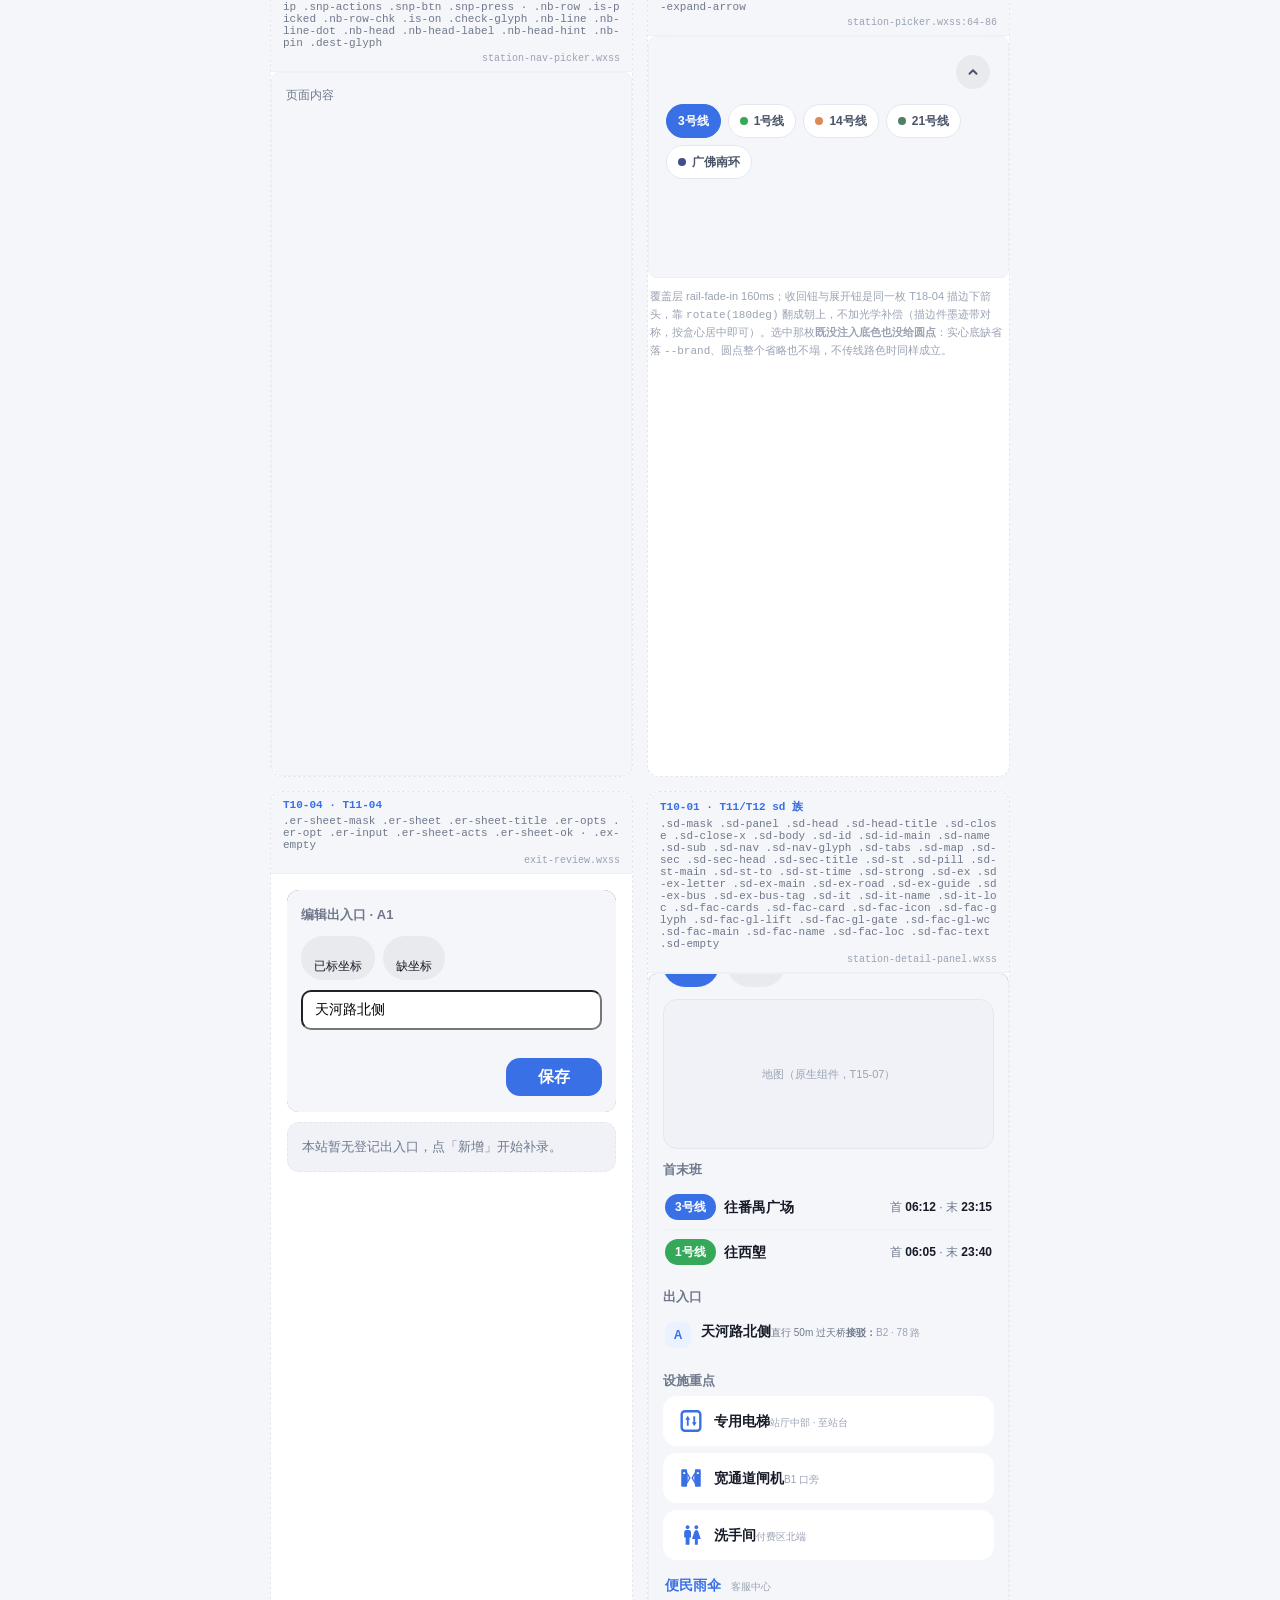
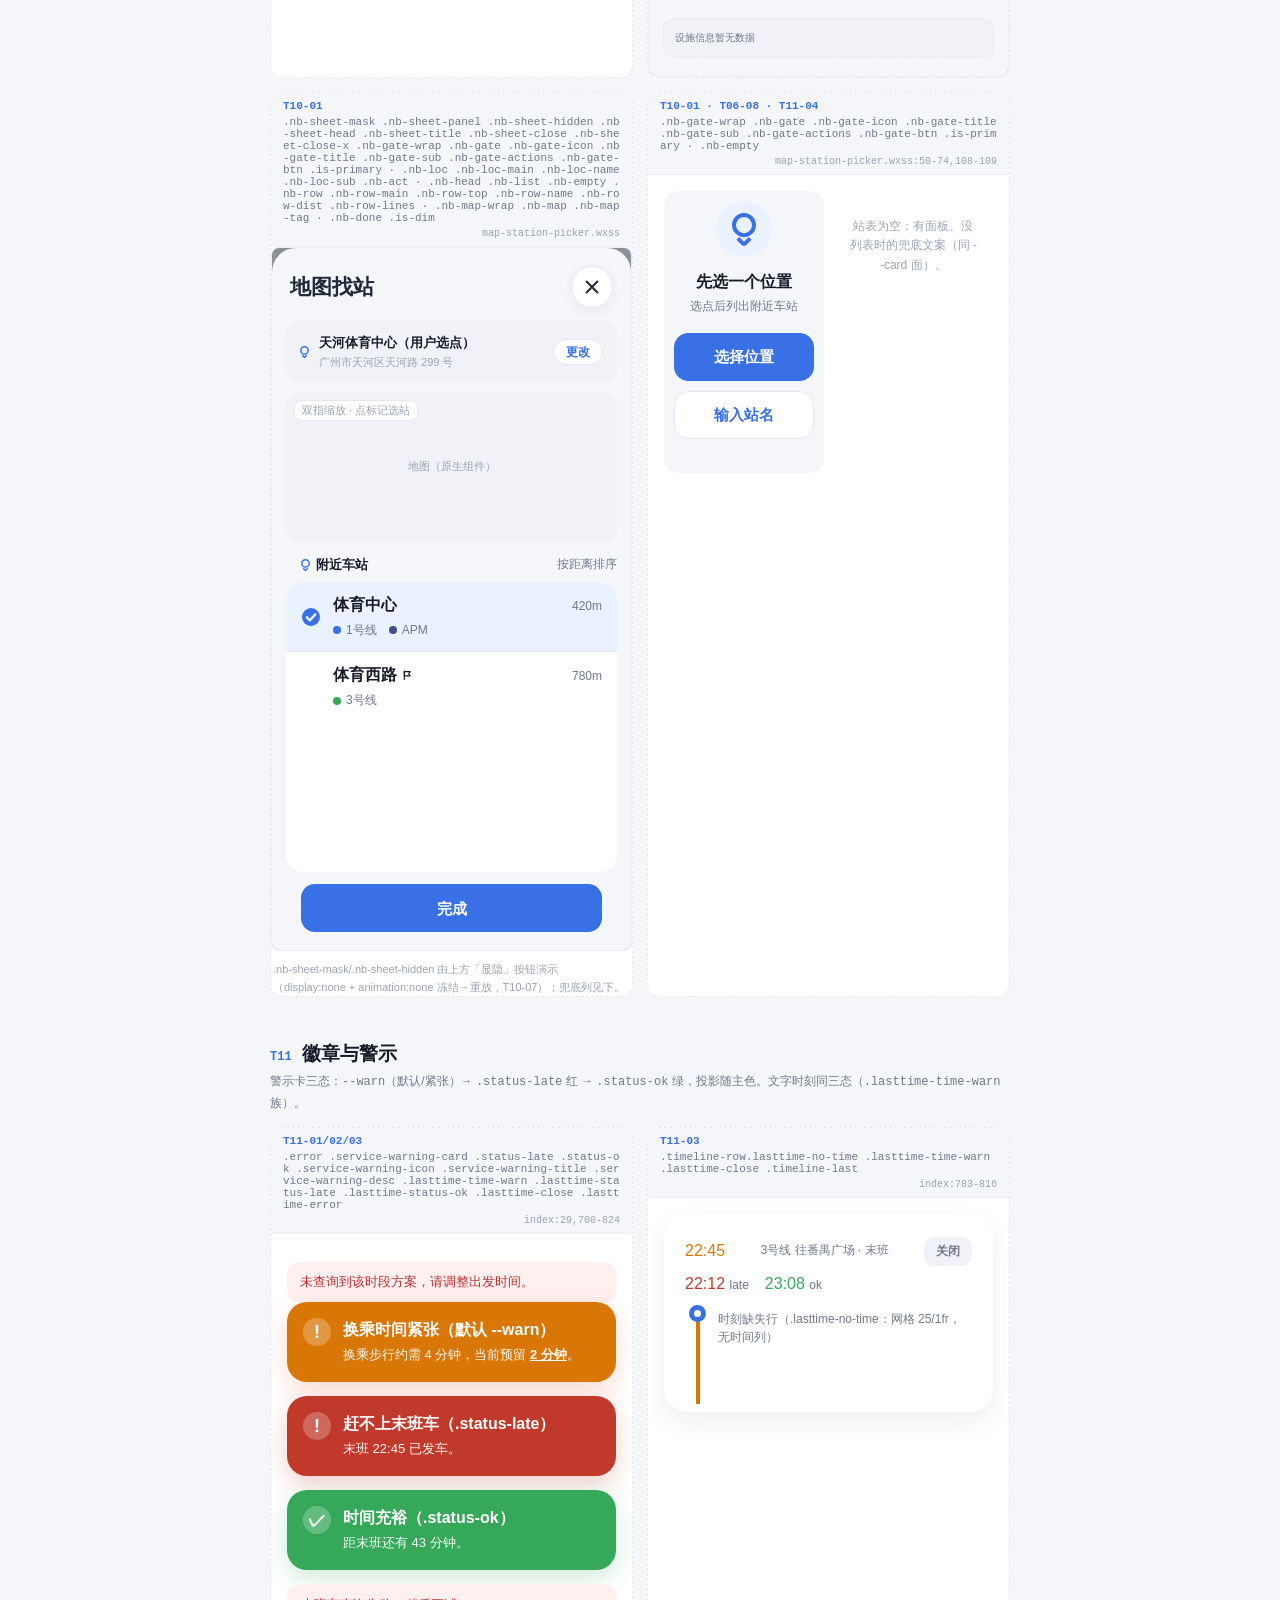
==== commit dcb94f13: "v1.23：T18 补筛选 / 排序正倒 / 收藏两态 / 分享六枚 - T18-12~17 入场：筛选（漏斗）/ 排序正倒（竖箭头 + 三条等长横线）/ 收藏两态（同形，选中填色）/ 分享（三环两连" ====
--- a/gallery.html
+++ b/gallery.html
@@ -120,43 +120,43 @@
   <h2><span class="g-secid">T03</span> 顶栏与返回</h2>
   <p class="g-note">顶栏两档：<code>.ios-fixed-topbar</code>（72px）为**默认档 = 微信小程序方案**——不透明底 <code>--bg</code> + 强边框 <code>--topbar-bd-strong</code>，那套是修苹果端小程序渲染 bug 的补丁；不做小程序的宿主（Flutter / Web / 原生）加 <code>.is-translucent</code> 用半透明档（T03-02b）。<code>.fixed-topbar</code> 为历史代际（O-01 保留备用，其底色/边框即半透明档的出处）。<code>.sticky-topbar</code> 经 M0 审阅已移除（O-02）。</p>
   <div class="g-grid">
-    <figure class="g-spec"><figcaption class="g-tag"><span class="g-id">T03-01/02/04/05</span><span class="g-cls">.ios-fixed-topbar .back .back-glyph .title .sub</span><span class="g-src">index:473-521,228-258</span></figcaption>
+    <figure class="g-spec"><figcaption class="g-tag"><span class="g-id">T03-01/02/04/05</span><span class="g-cls">.ios-fixed-topbar .back .glyph .glyph-back .title .sub</span><span class="g-src">index:473-521,228-258</span></figcaption>
       <div class="g-stage pad0"><div class="demo-viewport">
-        <div class="ios-fixed-topbar"><view class="back" data-hover-class="press"><text class="back-glyph">‹</text></view><div><div class="title">体育西路 → 广州塔</div><div class="sub">3号线 · 全程 18 分钟</div></div></div>
+        <div class="ios-fixed-topbar"><view class="back" data-hover-class="press"><view class="glyph glyph-back"></view></view><div><div class="title">体育西路 → 广州塔</div><div class="sub">3号线 · 全程 18 分钟</div></div></div>
       </div></div>
     </figure>
     <figure class="g-spec"><figcaption class="g-tag"><span class="g-id">T03-02b</span><span class="g-cls">.ios-fixed-topbar.is-translucent（半透明档 · 软件端）</span><span class="g-src">index:376-395（配色出处）+ T03-02 几何</span></figcaption>
       <div class="g-stage pad0"><div style="display:grid;gap:10px">
         <div><p style="margin:0 0 4px;font-size:11px;color:var(--text-2)">默认档（小程序方案，不加类）：不透明底 + 强边框</p>
-          <div class="demo-viewport"><div class="ios-fixed-topbar"><view class="back" data-hover-class="press"><text class="back-glyph">‹</text></view><div><div class="title">体育西路 → 广州塔</div><div class="sub">默认档 · 微信小程序方案</div></div></div></div></div>
+          <div class="demo-viewport"><div class="ios-fixed-topbar"><view class="back" data-hover-class="press"><view class="glyph glyph-back"></view></view><div><div class="title">体育西路 → 广州塔</div><div class="sub">默认档 · 微信小程序方案</div></div></div></div></div>
         <div><p style="margin:0 0 4px;font-size:11px;color:var(--text-2)">半透明档（加 <code>.is-translucent</code>）：底色 .98 + 边框 .92</p>
-          <div class="demo-viewport"><div class="ios-fixed-topbar is-translucent"><view class="back" data-hover-class="press"><text class="back-glyph">‹</text></view><div><div class="title">体育西路 → 广州塔</div><div class="sub">半透明档 · 软件端</div></div></div></div></div>
+          <div class="demo-viewport"><div class="ios-fixed-topbar is-translucent"><view class="back" data-hover-class="press"><view class="glyph glyph-back"></view></view><div><div class="title">体育西路 → 广州塔</div><div class="sub">半透明档 · 软件端</div></div></div></div></div>
         <p style="margin:2px 0 0;font-size:11px;color:var(--text-2);line-height:1.6">⚠ 两档在浅色下**肉眼几乎无差**（.98 vs 1.0，仅滚动内容从底下透出时可见）；真正的差别是语义与边框强弱（.92 vs .96）。要看清就把页面滚起来。</p>
       </div></div>
     </figure>
     <figure class="g-spec"><figcaption class="g-tag"><span class="g-id">T03-02c</span><span class="g-cls">.topbar-main .topbar-actions（三子项布局 · 宿主新增，母本无此件）</span><span class="g-src">新增件：母本只有两子项（返回 + 标题组）</span></figcaption>
       <div class="g-stage pad0"><div style="display:grid;gap:10px">
         <div><p style="margin:0 0 4px;font-size:11px;color:var(--text-2)">两子项（母本原状）：标题组恰好是最后一子项，被 <code>:last-child</code> 拉伸</p>
-          <div class="demo-viewport"><div class="ios-fixed-topbar is-translucent"><view class="back" data-hover-class="press"><text class="back-glyph">‹</text></view><div><div class="title">体育西路 → 广州塔</div><div class="sub">两子项 · 标题组吃剩余</div></div></div></div></div>
+          <div class="demo-viewport"><div class="ios-fixed-topbar is-translucent"><view class="back" data-hover-class="press"><view class="glyph glyph-back"></view></view><div><div class="title">体育西路 → 广州塔</div><div class="sub">两子项 · 标题组吃剩余</div></div></div></div></div>
         <div><p style="margin:0 0 4px;font-size:11px;color:var(--text-2)">三子项（加 <code>.topbar-main</code> + <code>.topbar-actions</code>）：标题吃剩余，右侧动作不被拉伸</p>
-          <div class="demo-viewport"><div class="ios-fixed-topbar is-translucent"><view class="back" data-hover-class="press"><text class="back-glyph">‹</text></view><div class="topbar-main"><div class="title">体育西路 → 广州塔</div><div class="sub">三子项 · 动作位不伸缩</div></div><div class="topbar-actions"><view class="back" data-hover-class="press"><text class="back-glyph">⋯</text></view></div></div></div></div>
+          <div class="demo-viewport"><div class="ios-fixed-topbar is-translucent"><view class="back" data-hover-class="press"><view class="glyph glyph-back"></view></view><div class="topbar-main"><div class="title">体育西路 → 广州塔</div><div class="sub">三子项 · 动作位不伸缩</div></div><div class="topbar-actions"><view class="back" data-hover-class="press"><view class="glyph glyph-back"></view></view></div></div></div></div>
         <p style="margin:2px 0 0;font-size:11px;color:var(--text-2);line-height:1.6">⚠ 只给 <code>.topbar-actions</code> 而不给 <code>.topbar-main</code>：标题组没人吃剩余宽度，标题缩到内容宽、动作钮紧贴标题右侧 —— 看起来像"右侧没对齐"，其实是标题没撑开。</p>
       </div></div>
     </figure>
-        <figure class="g-spec"><figcaption class="g-tag"><span class="g-id">T03-05</span><span class="g-cls">.back-glyph .home-glyph（栈根 ⌂ 字形）</span><span class="g-src">index:243-258</span></figcaption>
+        <figure class="g-spec"><figcaption class="g-tag"><span class="g-id">T03-05</span><span class="g-cls">.glyph .glyph-back / .glyph .glyph-home（栈根 ⌂ 字形）</span><span class="g-src">index:251-265</span></figcaption>
       <div class="g-stage"><div style="display:flex;gap:12px">
-        <view class="back" data-hover-class="press"><text class="back-glyph">‹</text></view>
-        <view class="back" data-hover-class="press"><text class="back-glyph home-glyph">⌂</text></view>
+        <view class="back" data-hover-class="press"><view class="glyph glyph-back"></view></view>
+        <view class="back" data-hover-class="press"><view class="glyph glyph-home"></view></view>
       </div></div>
     </figure>
     <figure class="g-spec"><figcaption class="g-tag"><span class="g-id">T03-01</span><span class="g-cls">.topbar .title .sub（非固定档）· .bar-main</span><span class="g-src">index:10-12 · results-timeline:15</span></figcaption>
       <div class="g-stage">
-        <div class="topbar"><view class="back" data-hover-class="press"><text class="back-glyph">‹</text></view><div class="bar-main"><div class="title">乘车方案</div><div class="sub">随页面滚动的普通顶栏</div></div></div>
+        <div class="topbar"><view class="back" data-hover-class="press"><view class="glyph glyph-back"></view></view><div class="bar-main"><div class="title">乘车方案</div><div class="sub">随页面滚动的普通顶栏</div></div></div>
       </div>
     </figure>
     <figure class="g-spec"><figcaption class="g-tag"><span class="g-id">T03-03（孤儿 O-01 保留）</span><span class="g-cls">.fixed-topbar（历史代际，母本已无页面引用；.sticky-topbar 已按 M0 移除）</span><span class="g-src">index:376-395</span></figcaption>
       <div class="g-stage pad0"><div style="display:grid;grid-template-columns:1fr 1fr;gap:8px">
-        <div class="demo-viewport"><div class="fixed-topbar"><view class="back" data-hover-class="press"><text class="back-glyph">‹</text></view><div><div class="title">fixed-topbar</div><div class="sub">v1 · 居中固定</div></div></div></div>
+        <div class="demo-viewport"><div class="fixed-topbar"><view class="back" data-hover-class="press"><view class="glyph glyph-back"></view></view><div><div class="title">fixed-topbar</div><div class="sub">v1 · 居中固定</div></div></div></div>
       </div></div>
     </figure>
     <figure class="g-spec"><figcaption class="g-tag"><span class="g-id">T03-06</span><span class="g-cls">@media(max-width:430px) 窄屏覆盖</span><span class="g-src">index:517-521</span></figcaption>
@@ -319,15 +319,15 @@
         <div class="route-actions" style="margin-top:12px;padding:0"><button class="expand-btn" data-hover-class="expand-hover"><view class="action-glyph"></view>路线预览</button></div>
       </div>
     </figure>
-    <figure class="g-spec"><figcaption class="g-tag"><span class="g-id">T06-13</span><span class="g-cls">.icon-btn .glyph-more-disc（对照 .back .back-glyph）</span><span class="g-src">宿主新增件：几何沿用 .back，字形自选</span></figcaption>
+    <figure class="g-spec"><figcaption class="g-tag"><span class="g-id">T06-13</span><span class="g-cls">.icon-btn .glyph-more-disc（对照 .back .glyph .glyph-back）</span><span class="g-src">宿主新增件：几何沿用 .back，字形自选</span></figcaption>
       <div class="g-stage">
         <div style="display:flex;align-items:center;gap:12px">
-          <view class="back" data-hover-class="press"><text class="back-glyph">‹</text></view>
+          <view class="back" data-hover-class="press"><view class="glyph glyph-back"></view></view>
           <view class="icon-btn" data-hover-class="press">☾</view>
           <view class="icon-btn" data-hover-class="press">☀</view>
           <view class="icon-btn" data-hover-class="press"><i class="glyph glyph-more-disc"></i></view>
         </div>
-        <p class="g-hint">左边是返回钮 <code>.back</code>（字形按 ‹ 调过）；右边三颗是 <code>.icon-btn</code>，放字符都居中对齐，不会被字形带偏。<br>第三颗放的是三点图形件：42 圆里必须用 T18-10 <code>.glyph-more-disc</code>（24 盒，点径 3.5）；用 T18-09 的 20 盒会显得又小又细（跨度只剩直径的 28.6%、点径 2.0）。「里面显得小」是字形档位的事，不是这个壳的事。</p>
+        <p class="g-hint">左边是返回钮 <code>.back</code>（放 T18-01 图形件）；右边三颗是 <code>.icon-btn</code>，放图形件都居中对齐，不受字形档位带偏。<br>第三颗放的是三点图形件：42 圆里必须用 T18-10 <code>.glyph-more-disc</code>（24 盒，点径 3.5）；用 T18-09 的 20 盒会显得又小又细（跨度只剩直径的 28.6%、点径 2.0）。「里面显得小」是字形档位的事，不是这个壳的事。</p>
       </div>
     </figure>
   </div>
@@ -543,7 +543,7 @@
   <p class="g-note">半屏四件：通栏 / 只上圆角 24 / 贴底（safe 由 padding 吃）/ 只向上投影。配色独立选档：<code>--sheet</code>（同页底）或 <code>--card</code>（亮一档，dtp）。悬浮对话框档：宽 calc(100%−32px)、四角 24、投影向下。点「打开」体验 380ms 回弹滑入（62% 处 −3px 折返）。</p>
   <div class="g-togglebar"><button id="openSheet">打开半屏 sheet（station-picker）</button><button id="openDtp">打开日期时间（dtp · 卡底）</button><button id="openSnp">打开悬浮对话框（snp）</button><button id="toggleNb">显隐 nb sheet（冻结/重放）</button></div>
   <div class="g-grid">
-    <figure class="g-spec"><figcaption class="g-tag"><span class="g-id">T10-01/05/07</span><span class="g-cls">.sheet-mask .sheet-panel .picker-hidden .picker-closing .station-picker-head .station-picker-title .station-picker-close .station-picker-close-x .station-picker-close-hover .station-picker-head-acts .station-picker-map .station-picker-map-glyph .station-picker-map-label .station-picker-list .station-picker-item .station-picker-title-row .station-picker-name .station-picker-mark .mark-tone-* .station-picker-meta .station-picker-translation .next-station</span><span class="g-src">station-picker.wxss</span></figcaption>
+    <figure class="g-spec"><figcaption class="g-tag"><span class="g-id">T10-01/05/07</span><span class="g-cls">.sheet-mask .sheet-panel .picker-hidden .picker-closing .station-picker-head .station-picker-title .station-picker-close .station-picker-close-hover .station-picker-head-acts .station-picker-map .station-picker-map-glyph .station-picker-map-label .station-picker-list .station-picker-item .station-picker-title-row .station-picker-name .station-picker-mark .mark-tone-* .station-picker-meta .station-picker-translation .next-station</span><span class="g-src">station-picker.wxss</span></figcaption>
       <div class="g-stage pad0">
         <div class="demo-viewport" id="vp-sheet" style="height:78vh">
           <div style="padding:14px;color:var(--text-2);font-size:12px">页面内容（演示遮罩之下）</div>
@@ -1050,7 +1050,7 @@
 <!-- ================= G16/T24 菜单 ================= -->
 <section class="g-sec" id="g-t24">
   <h2><span class="g-secid">T24</span> 菜单（自建 · 由按钮打开）</h2>
-  <p class="g-note">短动作浮层：由现有按钮打开，只放当前上下文的 3~7 个动作。壳 <code>.menu-layer + .menu</code>，行 <code>.menu-item</code>；危险动作转 T21，不进菜单直接执行。正文入口有两种皮：通用「更多」用裸三点（T18-09），筛选 / 排序用品牌文字 + T18-05 —— <strong>资产目前没有筛选、排序图标，不临时画</strong>。</p>
+  <p class="g-note">短动作浮层：由现有按钮打开，只放当前上下文的 3~7 个动作。壳 <code>.menu-layer + .menu</code>，行 <code>.menu-item</code>；危险动作转 T21，不进菜单直接执行。正文入口有两种皮：通用「更多」用裸三点（T18-09），筛选 / 排序用品牌文字 + T18-05 —— <strong>v1.23 起资产已有筛选 / 排序图标（T18-12 / 13 / 14）</strong>，但正文触发器是否改为图标本版未定，未定之前仍走文字档，不要自行取舍。</p>
   <div class="g-grid">
     <figure class="g-spec"><figcaption class="g-tag"><span class="g-id">T24-01 / T24-02 / T24-03</span><span class="g-cls">.menu-layer .menu .menu-item .menu-main .menu-text .menu-desc .menu-meta .menu-check .is-checked .is-danger .is-disabled .has-desc .menu-group-label .menu-sep</span><span class="g-src">自建：docs/设计稿-菜单.html</span></figcaption>
       <div class="g-stage pad0">
@@ -1097,7 +1097,7 @@
             <button class="cell menu-trigger is-open"><span class="g-bn-more"><i class="glyph glyph-more"></i></span><span>更多</span></button>
           </nav>
         </div>
-        <p class="g-hint">顶栏 42 圆钮用 <code>.glyph-more-disc</code>（T18-10，24 盒）/ 正文裸三点（无圆底、无边框，视觉 20 / 热区 44；卡片右缘加 <code>.is-edge</code>）/ 正文品牌文字 + T18-05 / 底栏更多格用中性 <code>--press</code> + 深字。筛选、排序图标不在资产里，不要临时画。<br>三点在两个宿主里的档位不同是故意的：圆钮 42 用 T18-10（点 3.5），正文与底栏用 T18-09（20 盒、点 2.0），同一套「点径 : 空隙 ≈ 1.17:1」比例，按容器各自反算。不要拿一档去套另一处。</p>
+        <p class="g-hint">顶栏 42 圆钮用 <code>.glyph-more-disc</code>（T18-10，24 盒）/ 正文裸三点（无圆底、无边框，视觉 20 / 热区 44；卡片右缘加 <code>.is-edge</code>）/ 正文品牌文字 + T18-05 / 底栏更多格用中性 <code>--press</code> + 深字。筛选、排序图标 v1.23 已进资产（T18-12 / 13 / 14），见 T18 节样片；正文触发器是否改为图标本版未定，不要自行决定。<br>三点在两个宿主里的档位不同是故意的：圆钮 42 用 T18-10（点 3.5），正文与底栏用 T18-09（20 盒、点 2.0），同一套「点径 : 空隙 ≈ 1.17:1」比例，按容器各自反算。不要拿一档去套另一处。</p>
       </div>
     </figure>
 
@@ -1152,6 +1152,16 @@
         <p class="g-hint">底色来自 <code>.back</code>（42 圆 / <code>--card</code>），字形只负责墨迹；颜色走 <code>currentColor</code>，换品牌色不用改件。</p>
       </div>
     </figure>
+    <figure class="g-spec"><figcaption class="g-tag"><span class="g-id">T18-11</span><span class="g-cls">.glyph .glyph-home（回首页 ⌂ · 栈根态）</span><span class="g-src">19 盒 · 描边 2px（stroke-unit 2.53）· 屋顶 + 屋身两条 path</span></figcaption>
+      <div class="g-stage">
+        <div style="display:flex;align-items:center;gap:14px">
+          <view class="back" data-hover-class="press"><view class="glyph glyph-home"></view></view>
+          <view class="back" data-hover-class="press"><view class="glyph glyph-home" style="width:24px;height:24px"></view></view>
+          <view class="glyph glyph-home" style="width:19px;height:19px;color:var(--brand)"></view>
+        </div>
+        <p class="g-hint">返回钮的栈根态（canBack=false，没有上一页可退，点它回首页）。形状取底导 <code>.bn-ico.home</code> 同一条 path 只删掉那道门 —— 门洞在 19px 下只剩 1px 多，保留会糊成实心块。盒与描边沿用 <code>.glyph-back</code>，两个状态视觉同重；逐值照抄母本 index.wxss:258-265。</p>
+      </div>
+    </figure>
     <figure class="g-spec"><figcaption class="g-tag"><span class="g-id">T18-02</span><span class="g-cls">.glyph .glyph-close（关闭 ×）</span><span class="g-src">26 盒 · 描边 2px · 墨迹 12.8px</span></figcaption>
       <div class="g-stage">
         <div style="display:flex;align-items:center;gap:14px">
@@ -1221,12 +1231,54 @@
         <p class="g-hint">月份切换的左右成对件：13 盒 / stroke-unit 3.69（= 2×24/13）/ 屏幕线宽 2px，取 Flutter 侧 <code>date_time_picker_sheet.dart:411-414 / :436-439</code> 的 <code>size: 13</code>。两枚都要重画 mask —— 不要拿 16 盒的 T18-03 缩到 13 盒（线宽会掉到 1.63px）。单枚出现的左箭头（顶栏返回）仍用 T18-01，行尾通用右箭头仍用 T18-03。</p>
       </div>
     </figure>
+    <figure class="g-spec"><figcaption class="g-tag"><span class="g-id">T18-12</span><span class="g-cls">.glyph .glyph-filter（筛选 · 漏斗）</span><span class="g-src">24 盒 · 描边 2px · 墨迹 17×15</span></figcaption>
+      <div class="g-stage">
+        <div style="display:flex;align-items:center;gap:16px">
+          <view class="icon-btn" data-hover-class="press"><view class="glyph glyph-filter"></view></view>
+          <view class="glyph glyph-filter" style="color:var(--text-2)"></view>
+          <view class="glyph glyph-filter" style="color:var(--brand)"></view>
+        </div>
+        <p class="g-hint">漏斗轮廓，24 盒 / stroke-unit 2 / 圆头圆角。<b>为什么不画三横条</b>：三横条已被 T18-07 <code>.glyph-pick</code> 占住（车站列表 / 线路网格入口），同框放两枚三横条分不清哪个是「打开列表」。颈宽 5 / 内净空 3 是硬下限 —— 2px 描边左右各吃 1px，再窄必糊成一团（同 T18-11 删门）。</p>
+      </div>
+    </figure>
+    <figure class="g-spec"><figcaption class="g-tag"><span class="g-id">T18-13 / T18-14</span><span class="g-cls">.glyph .glyph-sort-asc / .glyph .glyph-sort-desc（排序 · 正序 / 倒序）</span><span class="g-src">24 盒 · 描边 2px · 墨迹 16.9×16.4 · 两枚为上下镜像</span></figcaption>
+      <div class="g-stage">
+        <div style="display:flex;align-items:center;gap:16px">
+          <view class="icon-btn" data-hover-class="press"><view class="glyph glyph-sort-asc"></view></view>
+          <view class="icon-btn" data-hover-class="press"><view class="glyph glyph-sort-desc"></view></view>
+          <view class="glyph glyph-sort-asc" style="color:var(--text-2)"></view>
+          <view class="glyph glyph-sort-desc" style="color:var(--text-2)"></view>
+        </div>
+        <p class="g-hint">构图：<b>左竖箭头 + 右三条等长横线</b>。等长是刻意的 —— 长短递减在这套语言里读作「数据量」，等长才读作「列表顺序」。两枚是同一件的上下镜像：三条横线逐值相同（y 6.5 / 12 / 17.5，x 13.5→19.5），只把箭头翻过来。<br>箭头是 45° 对称双翼：单翼（勾形）会被读成「已完成」，与「方向」的语义正好相反。</p>
+      </div>
+    </figure>
+    <figure class="g-spec"><figcaption class="g-tag"><span class="g-id">T18-15 / T18-16</span><span class="g-cls">.glyph .glyph-favorite / .glyph .glyph-favorite-on（收藏 · 未选中 / 已选中）</span><span class="g-src">24 盒 · 描边 2px · 墨迹 17×15.5 · 家族第一枚「同形两态」</span></figcaption>
+      <div class="g-stage">
+        <div style="display:flex;align-items:center;gap:16px">
+          <view class="icon-btn" data-hover-class="press"><view class="glyph glyph-favorite"></view></view>
+          <view class="icon-btn" data-hover-class="press"><view class="glyph glyph-favorite-on"></view></view>
+          <view class="icon-btn" data-hover-class="press"><view class="glyph glyph-favorite-on" style="color:var(--brand)"></view></view>
+          <view class="glyph glyph-favorite" style="color:var(--text-2)"></view>
+          <view class="glyph glyph-favorite-on" style="color:var(--text-2)"></view>
+        </div>
+        <p class="g-hint">两态的 path <b>逐字相同</b>，只差根上的 <code>fill</code>，并且选中态保留同一道 2px 描边 —— 只填不描，选中态外轮廓会瘦 1px，切换时心形「缩一下」，这种缺陷最容易被当成动画抖过去。选中靠<b>填色</b>（形状差异，色弱可辨），不靠颜色；要不要同时改色（第三颗用了 <code>--brand</code>）是宿主的事。</p>
+      </div>
+    </figure>
+    <figure class="g-spec"><figcaption class="g-tag"><span class="g-id">T18-17</span><span class="g-cls">.glyph .glyph-share（分享 · 三节点两连线）</span><span class="g-src">24 盒 · 描边 2px · 墨迹 16×16.8</span></figcaption>
+      <div class="g-stage">
+        <div style="display:flex;align-items:center;gap:12px;padding:12px 14px;background:var(--card);border-radius:16px;width:fit-content">
+          <view class="icon-btn" data-hover-class="press"><view class="glyph glyph-filter"></view></view>
+          <view class="icon-btn" data-hover-class="press"><view class="glyph glyph-sort-desc"></view></view>
+          <view class="icon-btn" data-hover-class="press"><view class="glyph glyph-favorite"></view></view>
+          <view class="icon-btn" data-hover-class="press"><view class="glyph glyph-share"></view></view>
+        </div>
+        <p class="g-hint">构图：右上 / 中左 / 右下三个节点，中左那个分别连另外两个（之字走向）。<b>为什么是空心环</b>：做成实心点会与同框的 T18-10（三点实心圆）撞形，环让两枚在小尺寸下仍能区分。两段连线的端点落在环外缘（距圆心 3.4 = r 2.4 + 半个线宽），圆头端点与环合流，不留缝也不扎进环心。<br>上面四颗同框即是这六枚的典型用法：<b>线宽、盒尺寸、墨迹占比一致</b>，放进工具栏不会有一枚显出「细」或「大」。</p>
+      </div>
+    </figure>
     <figure class="g-spec"><figcaption class="g-tag"><span class="g-id">T18 对照</span><span class="g-cls">字符版（历史）vs 图形版（现行）</span><span class="g-src">母本已全部换用图形件，字符版只剩迁移对照价值</span></figcaption>
       <div class="g-stage">
         <div style="display:flex;align-items:center;gap:22px;flex-wrap:wrap">
-          <div style="text-align:center"><view class="back"><text class="back-glyph">‹</text></view><p class="g-hint" style="margin-top:6px">字符 ‹</p></div>
           <div style="text-align:center"><view class="back"><view class="glyph glyph-back"></view></view><p class="g-hint" style="margin-top:6px">图形</p></div>
-          <div style="text-align:center"><view class="sheet-close"><text class="station-picker-close-x">×</text></view><p class="g-hint" style="margin-top:6px">字符 ×</p></div>
           <div style="text-align:center"><view class="sheet-close"><view class="glyph glyph-close"></view></view><p class="g-hint" style="margin-top:6px">图形</p></div>
         </div>
         <div style="display:flex;align-items:center;gap:22px;flex-wrap:wrap;margin-top:14px">
@@ -1234,7 +1286,7 @@
           <div style="text-align:center"><view class="nb-sheet-close"><text class="nb-sheet-close-x">×</text></view><p class="g-hint" style="margin-top:6px">nb-sheet 字符版</p></div>
           <div style="text-align:center"><view class="ig-close"><text class="ig-close-x">×</text></view><p class="g-hint" style="margin-top:6px">ig-panel 字符版</p></div>
         </div>
-        <p class="g-hint">这五个字符类在母本里已经全部换成 <code>.glyph-close</code>（2026-11-07 核过：五个类在母本 wxml/wxss 均为零引用），保留它们只为说明迁移前后的差异，<b>新页面一律用图形版</b>。下面三个零引用的类是否从资产里清掉，等定。</p>
+        <p class="g-hint">back / close 的两个字符类已随 v1.22.2 从资产清出（母本 2026-11-07 核过：五个字符类在母本 wxml/wxss 均为零引用、已全量换用图形件），上面只留图形版样片，<b>新页面一律用图形版</b>。下面三个字符类（sd-panel / nb-sheet / ig-panel 的 ×）母本同样已换图形件，资产里是否跟着清掉，等定。</p>
       </div>
     </figure>
   </div>
--- a/rtgo-slate.css
+++ b/rtgo-slate.css
@@ -485,7 +485,7 @@
 .btn-secondary{flex:0 0 auto;min-width:76px;padding:0 16px;background:var(--brand-tint);color:var(--brand);white-space:nowrap}
 .btn-primary[disabled]{opacity:.7}
 
-/* ===== T03-04/05 返回钮定稿 + 字形 — index:228-258 ===== */
+/* ===== T03-04/05 返回钮壳 — index:228-245（字形已拆给 T18-01/T18-11 图形件）===== */
 .back{
   flex:0 0 42px;
   width:42px;
@@ -501,27 +501,11 @@
   box-shadow:var(--shadow-pop);
   overflow:hidden;
 }
-.back-glyph{
-  display:block;
-  height:30px;
-  line-height:27px;
-  font-size:32px;
-  font-family:Arial,sans-serif;
-  font-weight:400;
-  transform:translateY(-1px);
-}
-.home-glyph {
-  font-weight: 700;
-  text-shadow:
-    0.3px 0 0 currentColor,
-    -0.3px 0 0 currentColor;
-}
-
 /* ===== T06-13 中性圆钮（.icon-btn）— Web / 原生宿主新增，母本无此件 =====
    顶栏右动作位、页面内的小圆钮用它；字形自选，几何与 .back 同（42 / 圆 / 描边 / 投影）。
-   ⚠ .back 的 .back-glyph 是按 ‹ 的光学位置调的（height 30 / line-height 27 / translateY -1），
-     换别的字符会偏上。要放非箭头图标用本件，不要让 .back 兼职。
-   ⚠ 壳（42 / 描边 / 投影 / font-size 19）本身没问题：放字符时墨迹占直径 36~40%，
+   ⚠ .back 只放 T18-01 .glyph-back（图形件一次绘制，无基线偏移，不需要光学补偿）；
+     要放非箭头图标用本件，不要让 .back 兼职。
+   ⚠ 壳（42 / 圆 / 描边 / 投影）本身没问题：T18 图形件的墨迹占直径 31~40%，
      与 .back 箭头同级。「里面显得小」一律是所选字形档位的问题，不是本件的参数问题。
      三点用 T18-10 `.glyph-more-disc`（24 盒，按 42 圆反算），不要沿用 T18-09 的 20 盒。 */
 .icon-btn{
@@ -1241,7 +1225,6 @@
 .sheet-head,.station-picker-head{display:flex;align-items:center;justify-content:space-between;gap:12px;padding:0 4px 13px}
 .sheet-title,.station-picker-title{font-size:var(--fs-title-21);font-weight:800}
 .sheet-close,.station-picker-close{flex:0 0 42px;width:42px;height:42px;padding:0;box-sizing:border-box;display:flex;align-items:center;justify-content:center;border:1px solid var(--border);border-radius:50%;background:var(--card);box-shadow:var(--shadow-pop);overflow:hidden}
-.sheet-close-x,.station-picker-close-x{display:block;line-height:1;font-size:30px;font-family:Arial,sans-serif;font-weight:400;color:var(--text-strong)}
 .station-picker-head-acts{display:flex;align-items:center;gap:12px;flex:0 0 auto}
 .station-picker-map{flex:0 0 auto;height:42px;padding:0 12px;box-sizing:border-box;display:flex;align-items:center;justify-content:center;gap:7px;border:1px solid var(--border);border-radius:var(--radius-pill);background:var(--card);box-shadow:var(--shadow-pop);overflow:hidden;color:var(--text-strong);font-size:var(--fs-small-12);font-weight:650;line-height:1}
 .station-picker-map-label{white-space:nowrap}
@@ -2120,6 +2103,9 @@
      caretDown → .glyph-caret-down（实心三角，与 chevron 不同件）· swap → .glyph-swap
      pick → .glyph-pick（照母本三横条，与 Flutter 的点线形状不同，见该件注释）
      more → .glyph-more（v1.20 本仓自建；Flutter 侧暂无对应 kind，三枚实心点）
+     filter / sortAsc / sortDesc / favorite / favoriteOn / share → .glyph-filter / .glyph-sort-asc /
+       .glyph-sort-desc / .glyph-favorite / .glyph-favorite-on / .glyph-share（v1.23 本仓自建；
+       Flutter 侧暂无对应 kind，跨端待补。24 盒统一档，不预造 16 盒档）
      home / search → .bn-ico.home / .bn-ico.search（在 T17-13 底栏族里，不重复造）
      mapPin / nearbyPin → .nb-pin · mapFind → .station-picker-map-glyph
      navArrow → .sd-nav-glyph · destFlag → .dest-glyph · check → .check-glyph
@@ -2232,6 +2218,76 @@
 .glyph-more-disc{width:24px;height:24px;
   -webkit-mask-image:url("data:image/svg+xml,%3Csvg xmlns='http://www.w3.org/2000/svg' viewBox='0 0 24 24'%3E%3Cg fill='%23000'%3E%3Ccircle cx='5.5' cy='12' r='1.75'/%3E%3Ccircle cx='12' cy='12' r='1.75'/%3E%3Ccircle cx='18.5' cy='12' r='1.75'/%3E%3C/g%3E%3C/svg%3E");
   mask-image:url("data:image/svg+xml,%3Csvg xmlns='http://www.w3.org/2000/svg' viewBox='0 0 24 24'%3E%3Cg fill='%23000'%3E%3Ccircle cx='5.5' cy='12' r='1.75'/%3E%3Ccircle cx='12' cy='12' r='1.75'/%3E%3Ccircle cx='18.5' cy='12' r='1.75'/%3E%3C/g%3E%3C/svg%3E")}
+
+/* T18-11 回首页 ⌂（返回钮栈根态 · 2026-11-11 由资产侧字符 ⌂ 迁入）
+   19 盒 · stroke-unit 2.53（= 2px 屏幕线宽）· 屋顶 + 屋身两条 path · 墨迹≈12.8px。
+   逐值照抄母本 index.wxss:258-265：形状取 T17-13 底导 .bn-ico.home 同一条 path，只删掉那道门 ——
+   门洞在 19px 下只剩 1px 多，必然糊成实心块；删门后轮廓干净（19/21/24 盒母本都试过）。
+   盒与描边沿用 .glyph-back（T18-01），返回 / 回首页两个状态视觉同重；颜色由父级 color 给
+   （background-color:currentColor），不要给图标单独写 color。用法见 gallery T03-05 样片：
+   <view class="glyph {{canBack ? 'glyph-back' : 'glyph-home'}}">。 */
+.glyph-home{width:19px;height:19px;
+  -webkit-mask-image:url("data:image/svg+xml,%3Csvg xmlns='http://www.w3.org/2000/svg' viewBox='0 0 24 24' fill='none' stroke='%23000' stroke-width='2.53' stroke-linecap='round' stroke-linejoin='round'%3E%3Cpath d='M3.5 10.6 L12 3.6 L20.5 10.6'/%3E%3Cpath d='M5.9 9.9 V19.3 A1.9 1.9 0 0 0 7.8 21.2 H16.2 A1.9 1.9 0 0 0 18.1 19.3 V9.9'/%3E%3C/svg%3E");
+  mask-image:url("data:image/svg+xml,%3Csvg xmlns='http://www.w3.org/2000/svg' viewBox='0 0 24 24' fill='none' stroke='%23000' stroke-width='2.53' stroke-linecap='round' stroke-linejoin='round'%3E%3Cpath d='M3.5 10.6 L12 3.6 L20.5 10.6'/%3E%3Cpath d='M5.9 9.9 V19.3 A1.9 1.9 0 0 0 7.8 21.2 H16.2 A1.9 1.9 0 0 0 18.1 19.3 V9.9'/%3E%3C/svg%3E")}
+
+/* ── T18-12~17 工具类图标（v1.23 · 2026-11-15）──
+   统一 24 盒 / stroke-unit 2（= 2px 屏幕线宽）/ 圆头圆角，墨迹落在 17×16 上下
+   （占 42 圆钮直径约 39~40%，与 T18-10 同档）。
+   六枚全走 24 盒一档：这一档配 42 圆钮（.icon-btn）与 44 热区；正文行内的 16 盒档不预造 ——
+   按本族规矩要按容器重新反算 stroke-unit，不是把 24 盒缩小了用（见 T18-10 那段的反算口径）。 */
+
+/* T18-12 筛选（漏斗）
+   为什么不画三横条：三横条已被 T18-07 `.glyph-pick` 占住（车站列表 / 线路网格入口），
+   同框放两枚三横条，用户分不清哪个是「打开列表」、哪个是「筛选」。漏斗是可区分的唯一选择。
+   为什么是「平底细颈」而不是「楔形颈」或实心：三者在本尺度都成立，平底细颈的漏斗符号感最正；
+   楔形颈的斜口在 24 盒里读起来像破角，实心件则明显比同框的描边件重（同框还有 T18-01 箭头）。
+   颈宽 5、内净空 3 是硬下限：2px 描边左右各吃 1px，颈再窄净空就掉到 1px 多、必糊成一团
+   （与 T18-11 删门同一个成因）。⚠ 本件只支撑 24 盒；要 16 盒档不成立，须换实心件另立档。 */
+.glyph-filter{width:24px;height:24px;
+  -webkit-mask-image:url("data:image/svg+xml,%3Csvg xmlns='http://www.w3.org/2000/svg' viewBox='0 0 24 24' fill='none' stroke='%23000' stroke-width='2' stroke-linecap='round' stroke-linejoin='round'%3E%3Cpath d='M4.5 5.5h15l-5 7.3v5.7h-5v-5.7z'/%3E%3C/svg%3E");
+  mask-image:url("data:image/svg+xml,%3Csvg xmlns='http://www.w3.org/2000/svg' viewBox='0 0 24 24' fill='none' stroke='%23000' stroke-width='2' stroke-linecap='round' stroke-linejoin='round'%3E%3Cpath d='M4.5 5.5h15l-5 7.3v5.7h-5v-5.7z'/%3E%3C/svg%3E")}
+
+/* T18-13 / T18-14 排序·正序 / 倒序（v1.23 · 24 盒 · 描边 2px · 墨迹 16.9×16.4）
+   构图：左侧一根竖箭头 + 右侧三条等长横线。等长是刻意的 —— 长短递减在本设计语言里
+   读作「数据量」，等长才读作「列表顺序」。
+   两枚是同一件的上下镜像：三条横线逐值相同（y 6.5 / 12 / 17.5，跨 x 13.5→19.5），
+   只有箭头的走向翻过来（正序向上、倒序向下）。
+   箭头必须是 45° 对称双翼：单翼（勾形）会被读成「已完成」，与「方向」的语义正好相反。
+   为什么不用 T18-07 那三横条：那三枚是 2px 高、圆角 1 的实心条、跨度 13；本件横线是 2px 描边、
+   长 6、间距 5.5，且与箭头并置，读的是「方向 + 列表」，不是「打开列表」。
+   箭杆 x 6.9、两翼长 3.18（端点 4.65 / 9.15），横线与箭头之间的空 2.35。 */
+.glyph-sort-asc{width:24px;height:24px;
+  -webkit-mask-image:url("data:image/svg+xml,%3Csvg xmlns='http://www.w3.org/2000/svg' viewBox='0 0 24 24' fill='none' stroke='%23000' stroke-width='2' stroke-linecap='round' stroke-linejoin='round'%3E%3Cpath d='M6.9 19.2V4.8M4.65 7.05 6.9 4.8l2.25 2.25M13.5 6.5h6M13.5 12h6M13.5 17.5h6'/%3E%3C/svg%3E");
+  mask-image:url("data:image/svg+xml,%3Csvg xmlns='http://www.w3.org/2000/svg' viewBox='0 0 24 24' fill='none' stroke='%23000' stroke-width='2' stroke-linecap='round' stroke-linejoin='round'%3E%3Cpath d='M6.9 19.2V4.8M4.65 7.05 6.9 4.8l2.25 2.25M13.5 6.5h6M13.5 12h6M13.5 17.5h6'/%3E%3C/svg%3E")}
+.glyph-sort-desc{width:24px;height:24px;
+  -webkit-mask-image:url("data:image/svg+xml,%3Csvg xmlns='http://www.w3.org/2000/svg' viewBox='0 0 24 24' fill='none' stroke='%23000' stroke-width='2' stroke-linecap='round' stroke-linejoin='round'%3E%3Cpath d='M6.9 4.8V19.2M4.65 16.95 6.9 19.2l2.25-2.25M13.5 6.5h6M13.5 12h6M13.5 17.5h6'/%3E%3C/svg%3E");
+  mask-image:url("data:image/svg+xml,%3Csvg xmlns='http://www.w3.org/2000/svg' viewBox='0 0 24 24' fill='none' stroke='%23000' stroke-width='2' stroke-linecap='round' stroke-linejoin='round'%3E%3Cpath d='M6.9 4.8V19.2M4.65 16.95 6.9 19.2l2.25-2.25M13.5 6.5h6M13.5 12h6M13.5 17.5h6'/%3E%3C/svg%3E")}
+
+/* T18-15 / T18-16 收藏（未选中 / 已选中）· 本族第一枚「同形两态」
+   v1.23 · 24 盒 · 描边 2px · 墨迹 17×15.5。
+   ⚠ 两态的 path 必须逐字相同，只差根上的 fill：描边态 `fill:none`，选中态 `fill:#000` 并
+     保留同一道 2px 描边。保留描边是为了让两态的外轮廓完全重合 —— 只填不描，选中态整体会
+     瘦一圈，切换时心形「缩一下」，这是最容易被当成抖动放过的静默缺陷（断言单独看守）。
+   ⚠ 选中不靠颜色表达：填色本身就是状态差异（色弱可辨），宿主要不要同时改色是宿主的事
+     （可给 color:var(--brand)），但不要反过来做成「只换色不填形」。
+   心形几何按 Lucide heart 的 path 缩到 0.75 倍（跨度 20→15）：
+   两瓣外弧的半径 4.13、中心凹 6.75、底尖 18.75，左右对称于 x=12。 */
+.glyph-favorite{width:24px;height:24px;
+  -webkit-mask-image:url("data:image/svg+xml,%3Csvg xmlns='http://www.w3.org/2000/svg' viewBox='0 0 24 24' fill='none' stroke='%23000' stroke-width='2' stroke-linecap='round' stroke-linejoin='round'%3E%3Cpath d='M17.25 13.5c1.12-1.1 2.25-2.41 2.25-4.13A4.13 4.13 0 0 0 15.38 5.25c-1.32 0-2.25.38-3.38 1.5-1.13-1.13-2.06-1.5-3.38-1.5A4.13 4.13 0 0 0 4.5 9.38c0 1.73 1.13 3.04 2.25 4.13l5.25 5.25z'/%3E%3C/svg%3E");
+  mask-image:url("data:image/svg+xml,%3Csvg xmlns='http://www.w3.org/2000/svg' viewBox='0 0 24 24' fill='none' stroke='%23000' stroke-width='2' stroke-linecap='round' stroke-linejoin='round'%3E%3Cpath d='M17.25 13.5c1.12-1.1 2.25-2.41 2.25-4.13A4.13 4.13 0 0 0 15.38 5.25c-1.32 0-2.25.38-3.38 1.5-1.13-1.13-2.06-1.5-3.38-1.5A4.13 4.13 0 0 0 4.5 9.38c0 1.73 1.13 3.04 2.25 4.13l5.25 5.25z'/%3E%3C/svg%3E")}
+.glyph-favorite-on{width:24px;height:24px;
+  -webkit-mask-image:url("data:image/svg+xml,%3Csvg xmlns='http://www.w3.org/2000/svg' viewBox='0 0 24 24' fill='%23000' stroke='%23000' stroke-width='2' stroke-linecap='round' stroke-linejoin='round'%3E%3Cpath d='M17.25 13.5c1.12-1.1 2.25-2.41 2.25-4.13A4.13 4.13 0 0 0 15.38 5.25c-1.32 0-2.25.38-3.38 1.5-1.13-1.13-2.06-1.5-3.38-1.5A4.13 4.13 0 0 0 4.5 9.38c0 1.73 1.13 3.04 2.25 4.13l5.25 5.25z'/%3E%3C/svg%3E");
+  mask-image:url("data:image/svg+xml,%3Csvg xmlns='http://www.w3.org/2000/svg' viewBox='0 0 24 24' fill='%23000' stroke='%23000' stroke-width='2' stroke-linecap='round' stroke-linejoin='round'%3E%3Cpath d='M17.25 13.5c1.12-1.1 2.25-2.41 2.25-4.13A4.13 4.13 0 0 0 15.38 5.25c-1.32 0-2.25.38-3.38 1.5-1.13-1.13-2.06-1.5-3.38-1.5A4.13 4.13 0 0 0 4.5 9.38c0 1.73 1.13 3.04 2.25 4.13l5.25 5.25z'/%3E%3C/svg%3E")}
+
+/* T18-17 分享（三个节点 + 两段斜连线 · v1.23 · 24 盒 · 描边 2px · 墨迹 16×16.8）
+   构图：右上 / 中左 / 右下三个节点，中左那个分别连另外两个（之字走向）。
+   为什么是空心环而不是实心点：同框的 T18-10 是三点实心圆，这里再用实心点会与「更多」撞形；
+   环也让两枚在小尺寸下仍能区分。
+   环 r 2.4（描边 2 → 外径 6.8 / 内净空 2.8）；两段连线端点落在环的外缘（距圆心 3.4），
+   圆头端点会探进环的描边带里与环合流，不会留缝也不会扎进环心。 */
+.glyph-share{width:24px;height:24px;
+  -webkit-mask-image:url("data:image/svg+xml,%3Csvg xmlns='http://www.w3.org/2000/svg' viewBox='0 0 24 24' fill='none' stroke='%23000' stroke-width='2' stroke-linecap='round' stroke-linejoin='round'%3E%3Ccircle cx='16.6' cy='7' r='2.4'/%3E%3Ccircle cx='7.4' cy='12' r='2.4'/%3E%3Ccircle cx='16.6' cy='17' r='2.4'/%3E%3Cpath d='M10.39 10.38 13.61 8.62M10.39 13.62 13.61 15.38'/%3E%3C/svg%3E");
+  mask-image:url("data:image/svg+xml,%3Csvg xmlns='http://www.w3.org/2000/svg' viewBox='0 0 24 24' fill='none' stroke='%23000' stroke-width='2' stroke-linecap='round' stroke-linejoin='round'%3E%3Ccircle cx='16.6' cy='7' r='2.4'/%3E%3Ccircle cx='7.4' cy='12' r='2.4'/%3E%3Ccircle cx='16.6' cy='17' r='2.4'/%3E%3Cpath d='M10.39 10.38 13.61 8.62M10.39 13.62 13.61 15.38'/%3E%3C/svg%3E")}
 
 /* ============================================================================
    T19 票务指南弹层（v1.6 · origin=母本 2026-10-31/11-01 新增：components/intercity-guide + index 入口件）
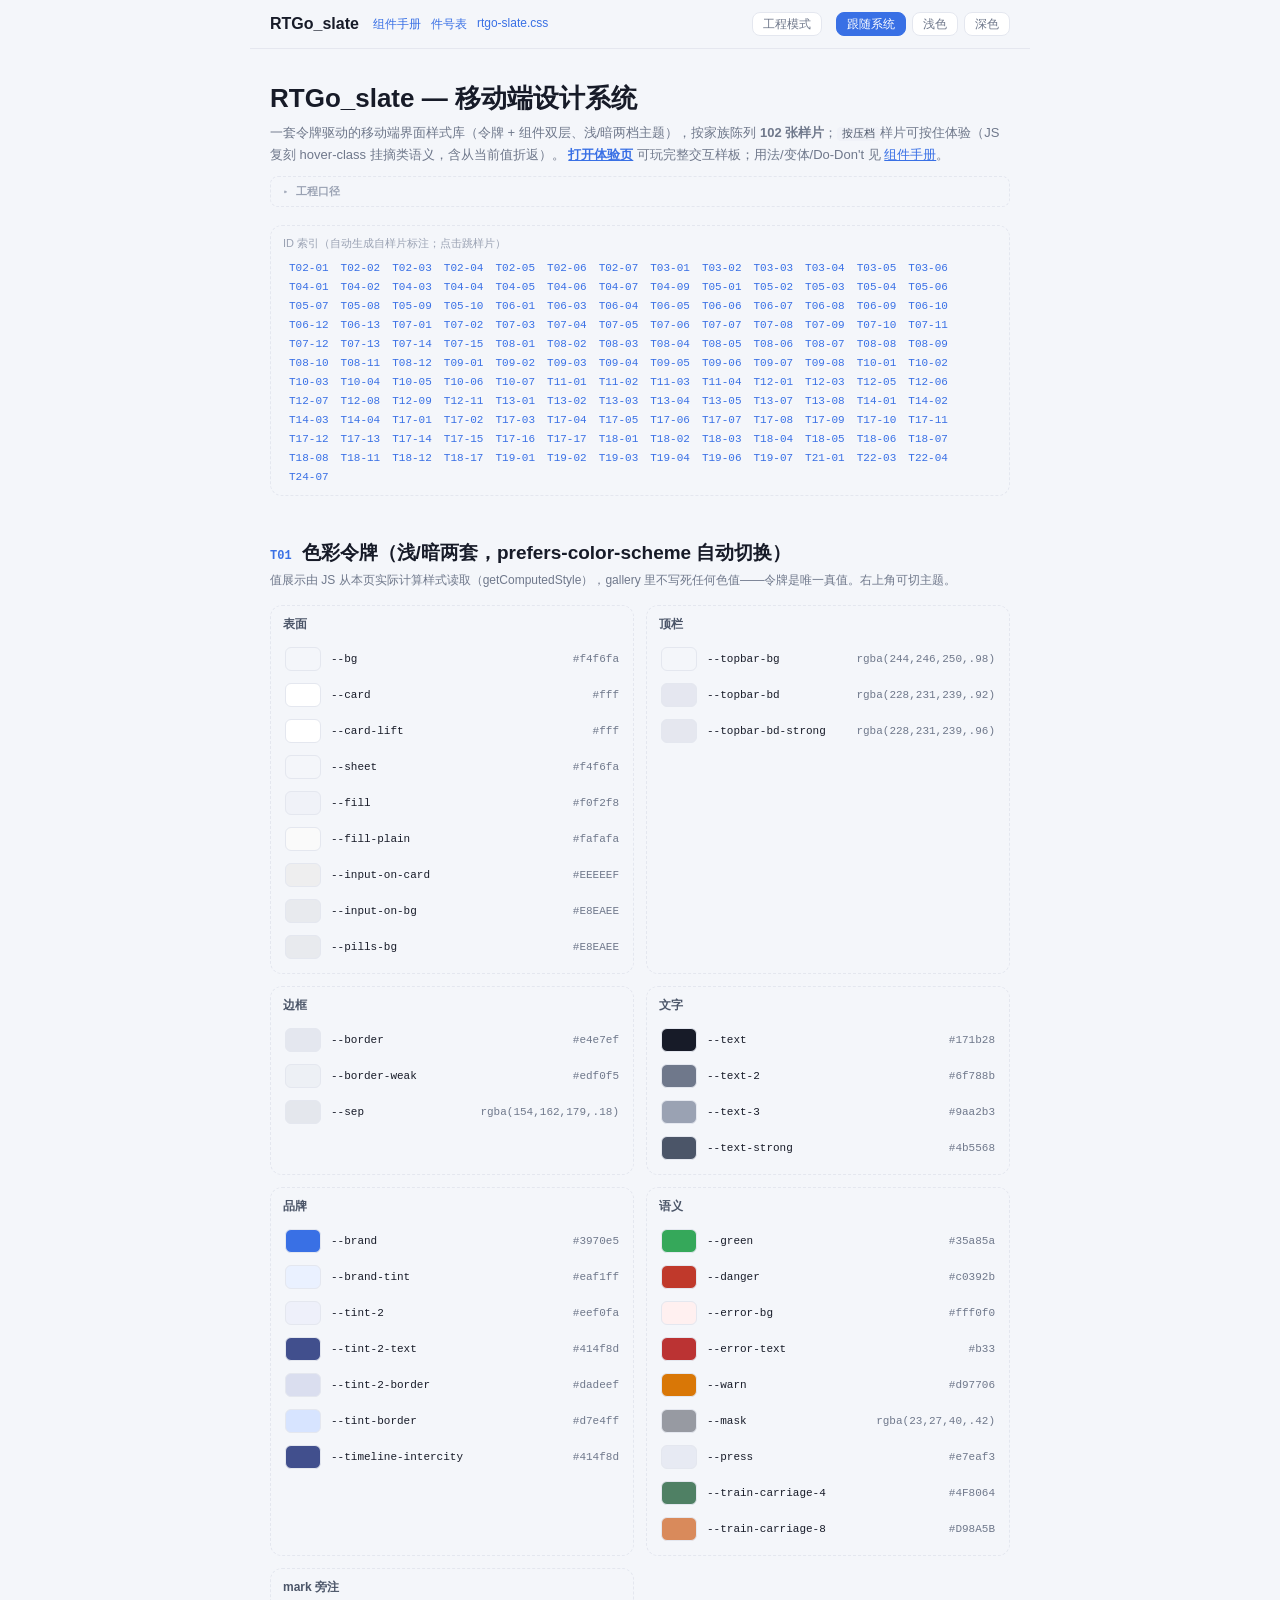
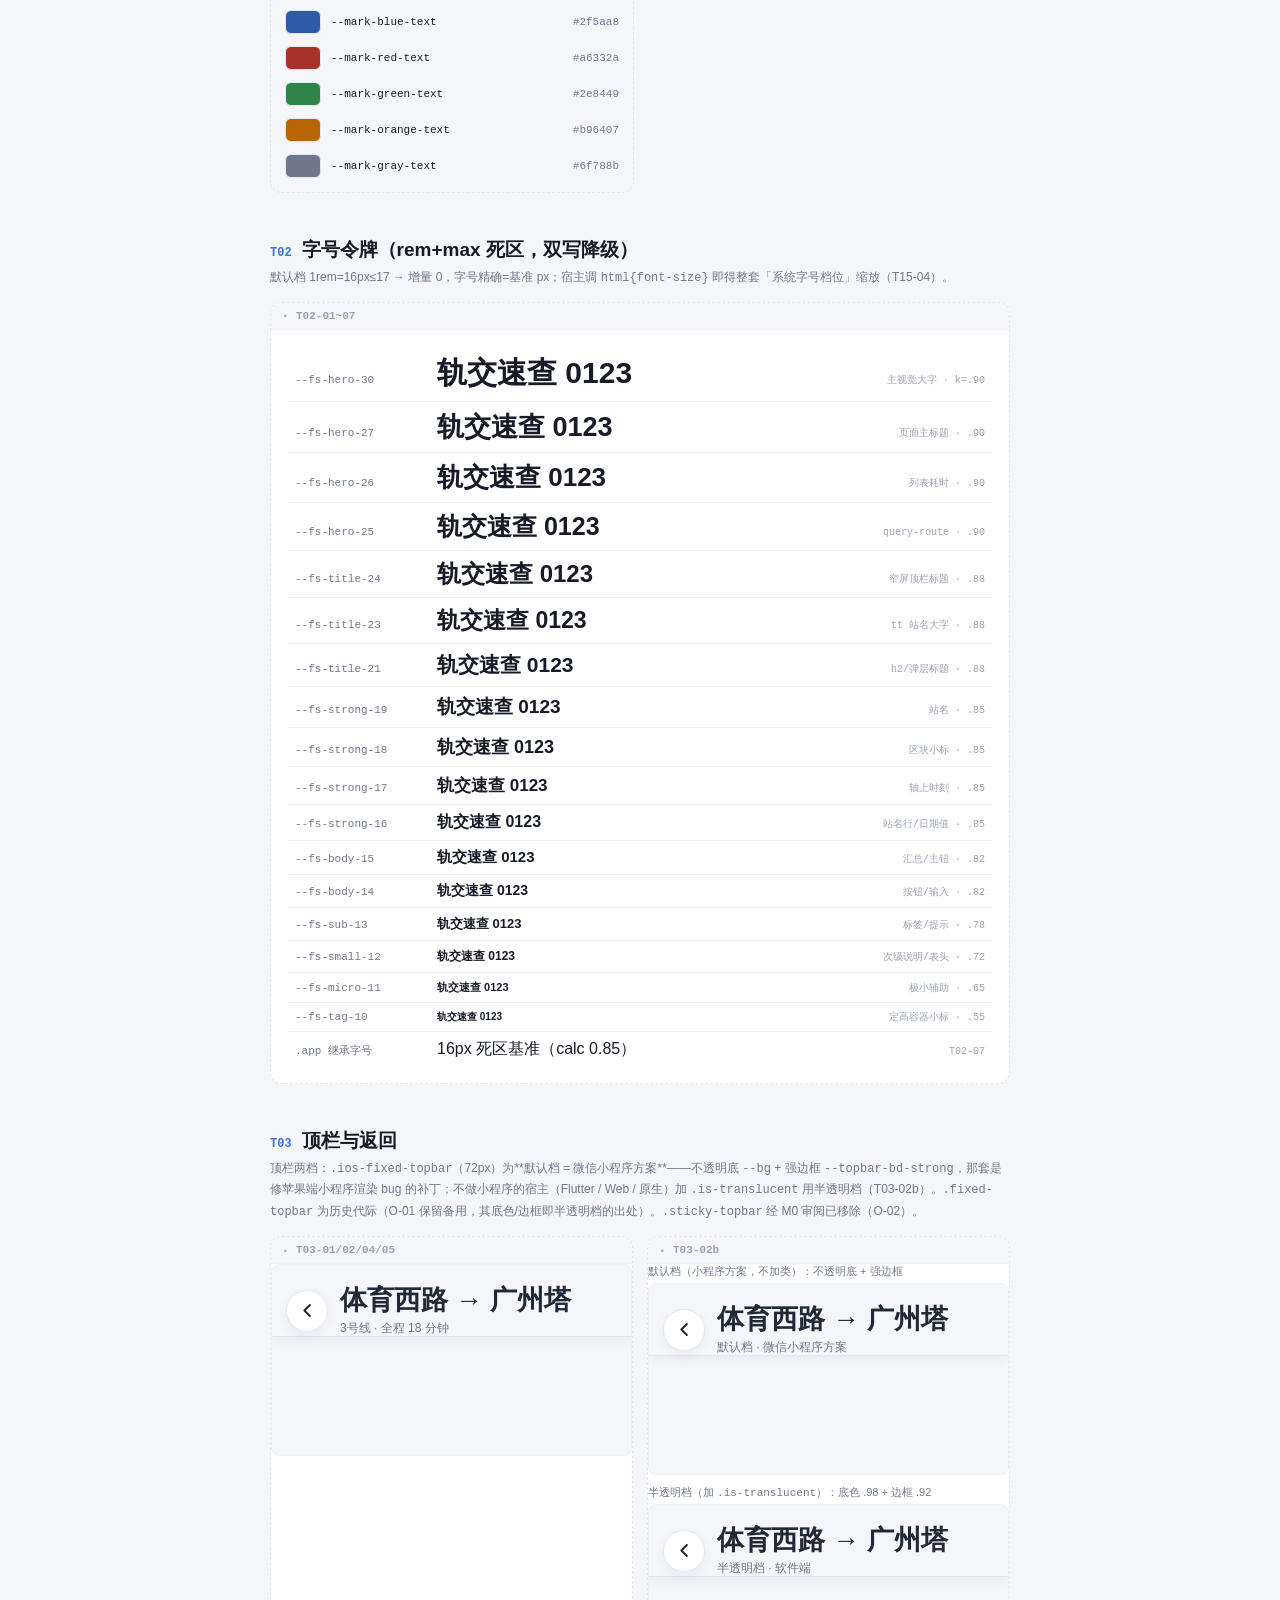
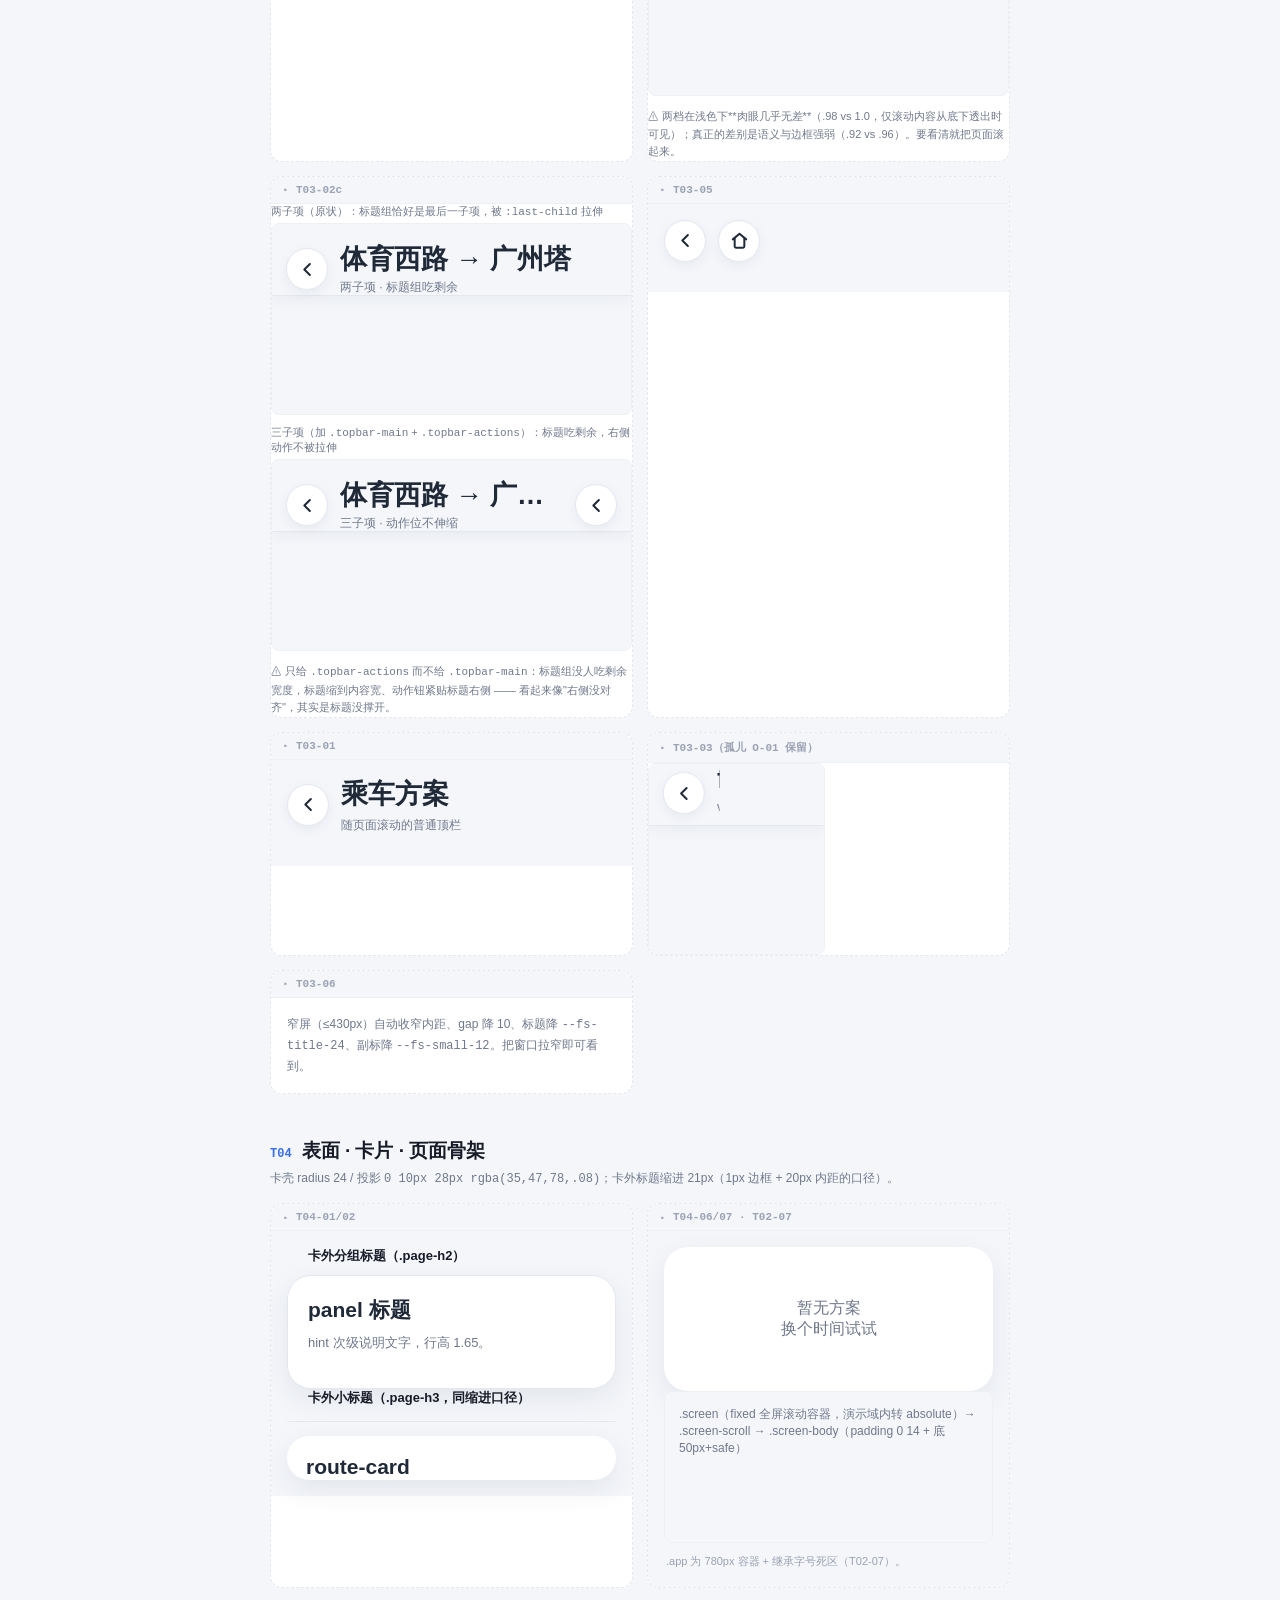
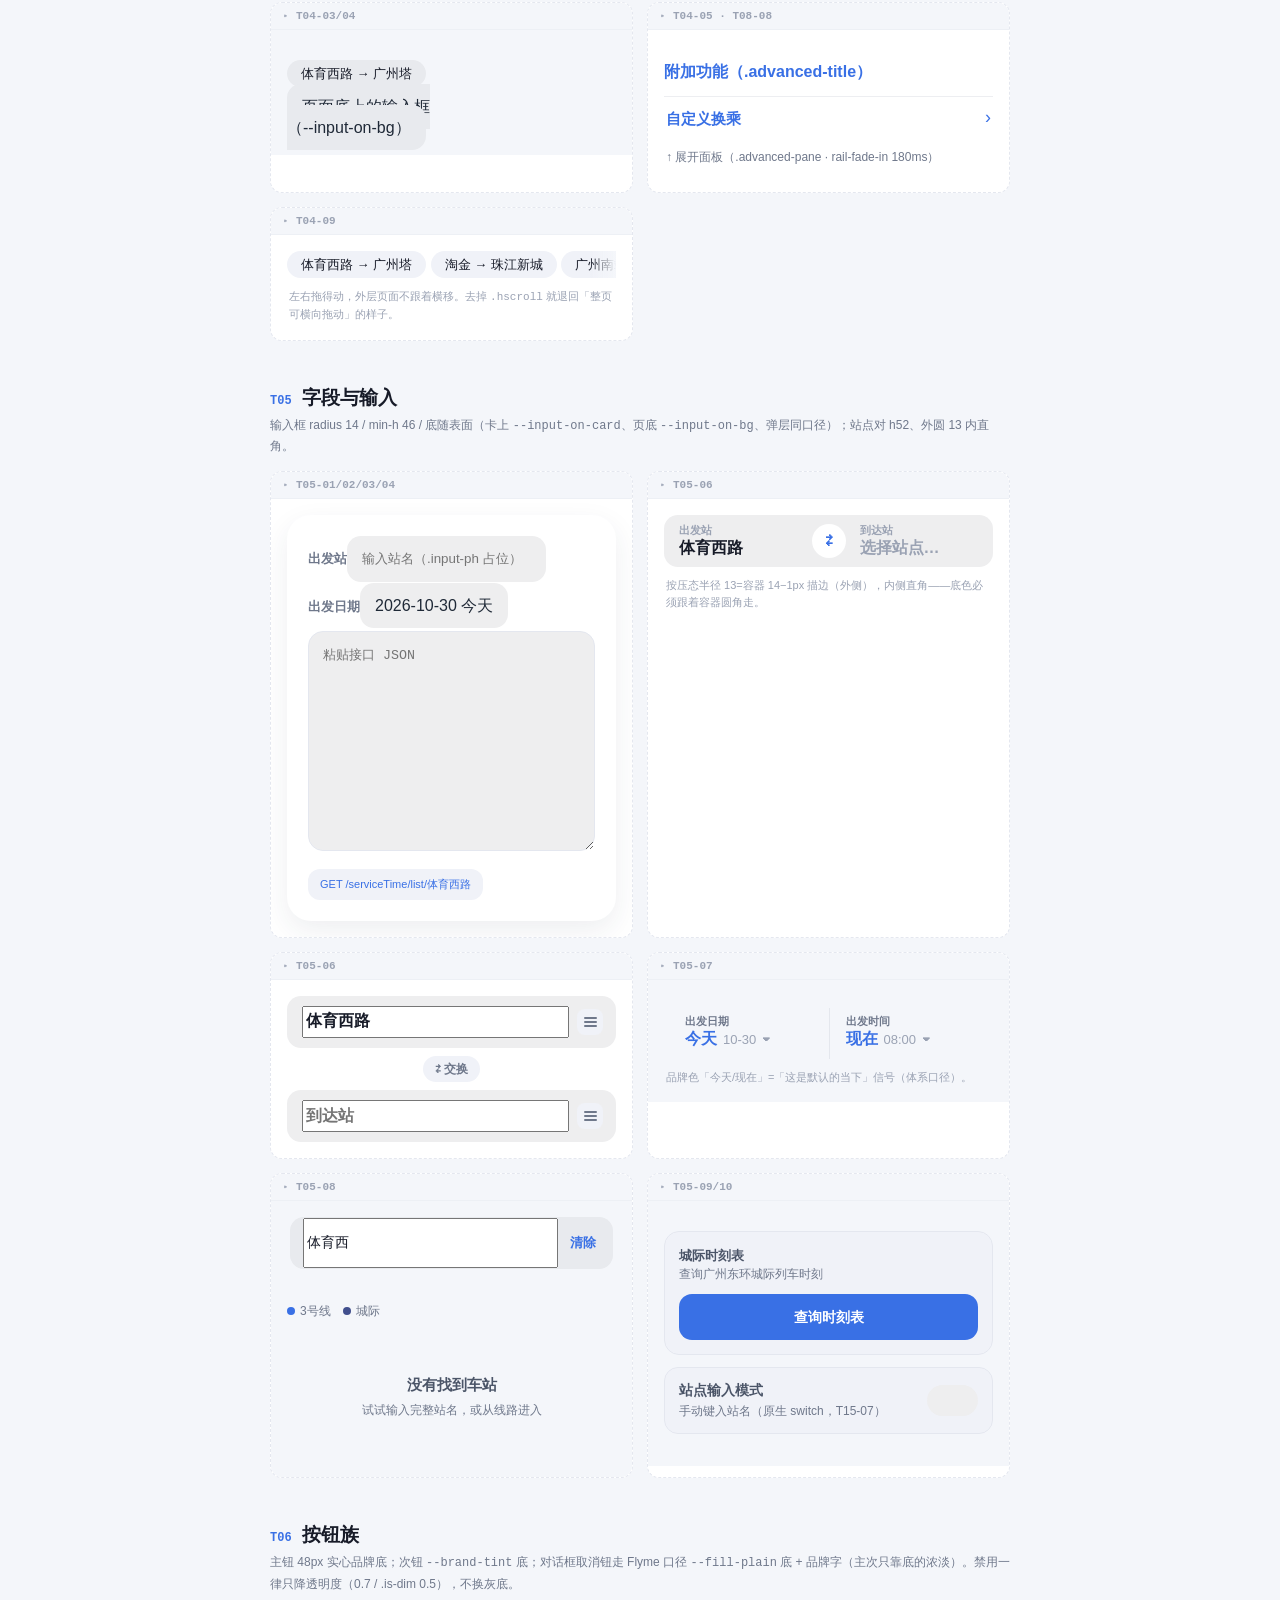
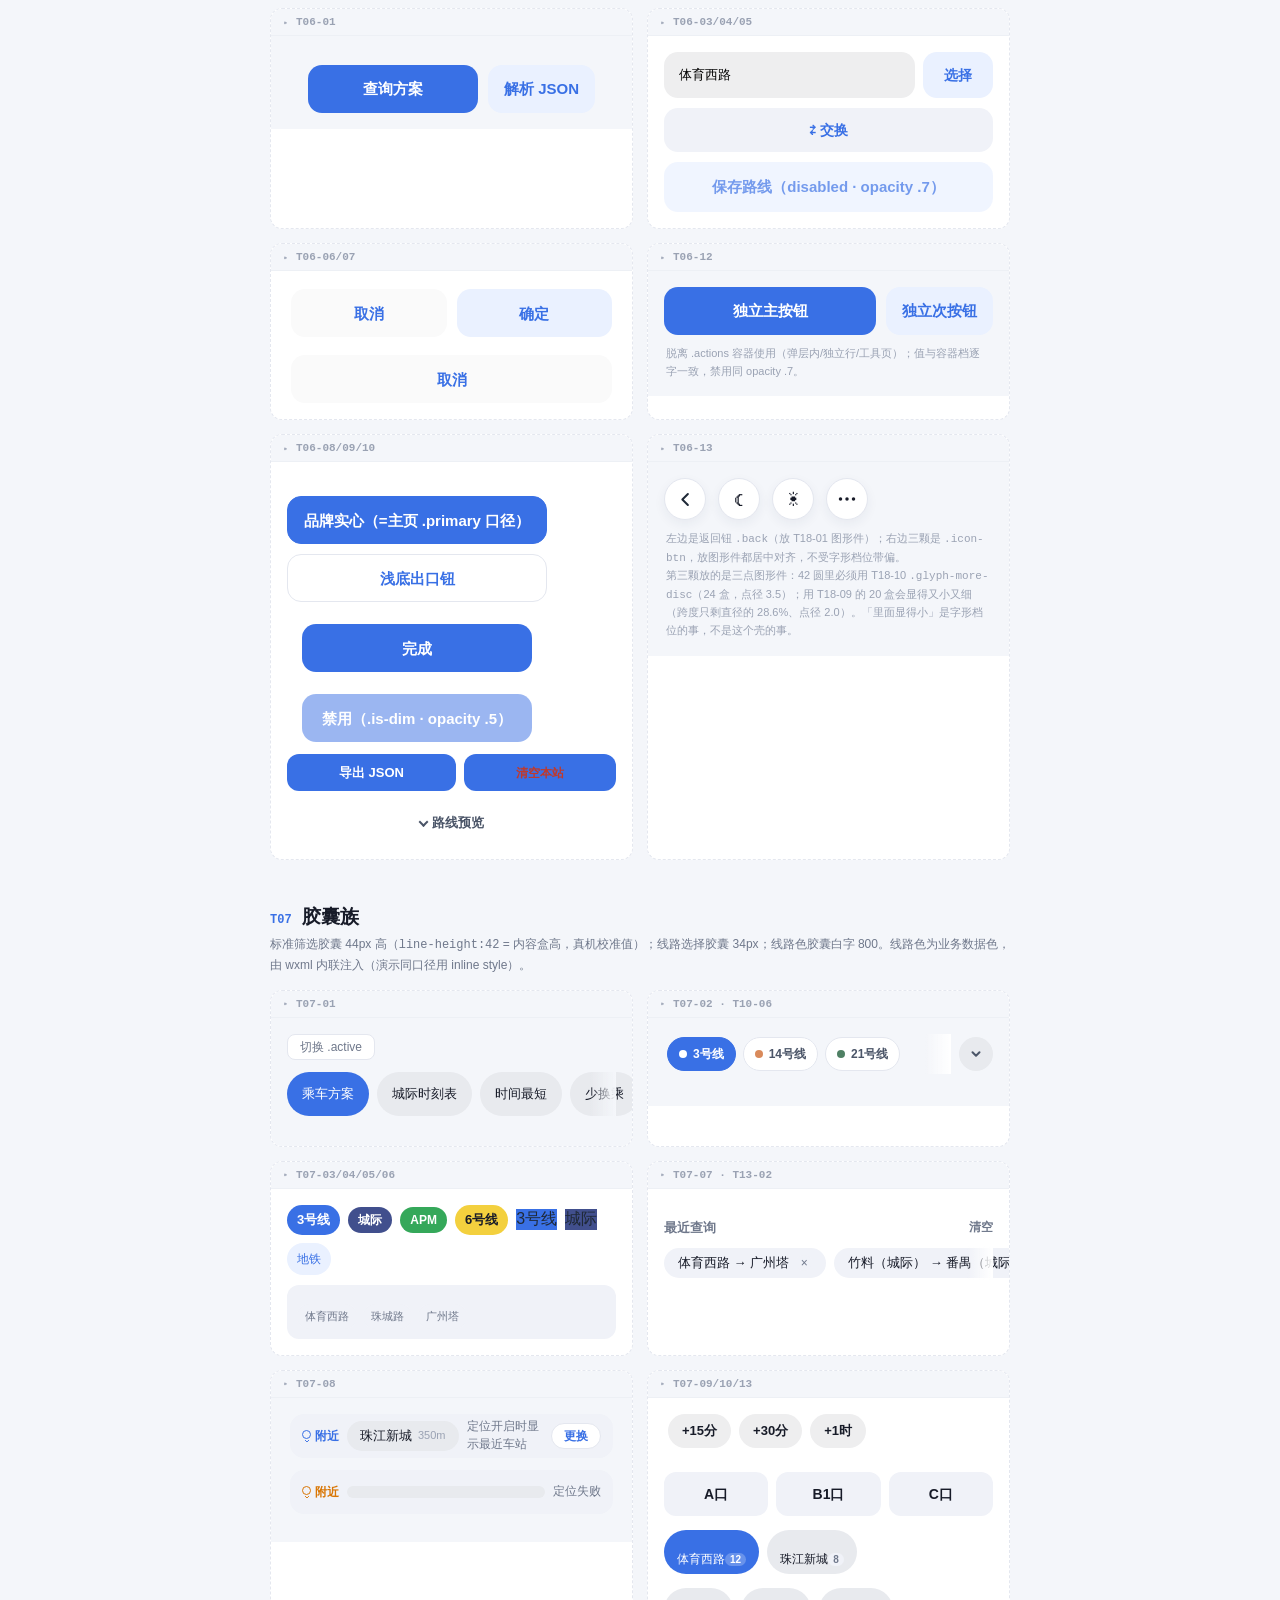
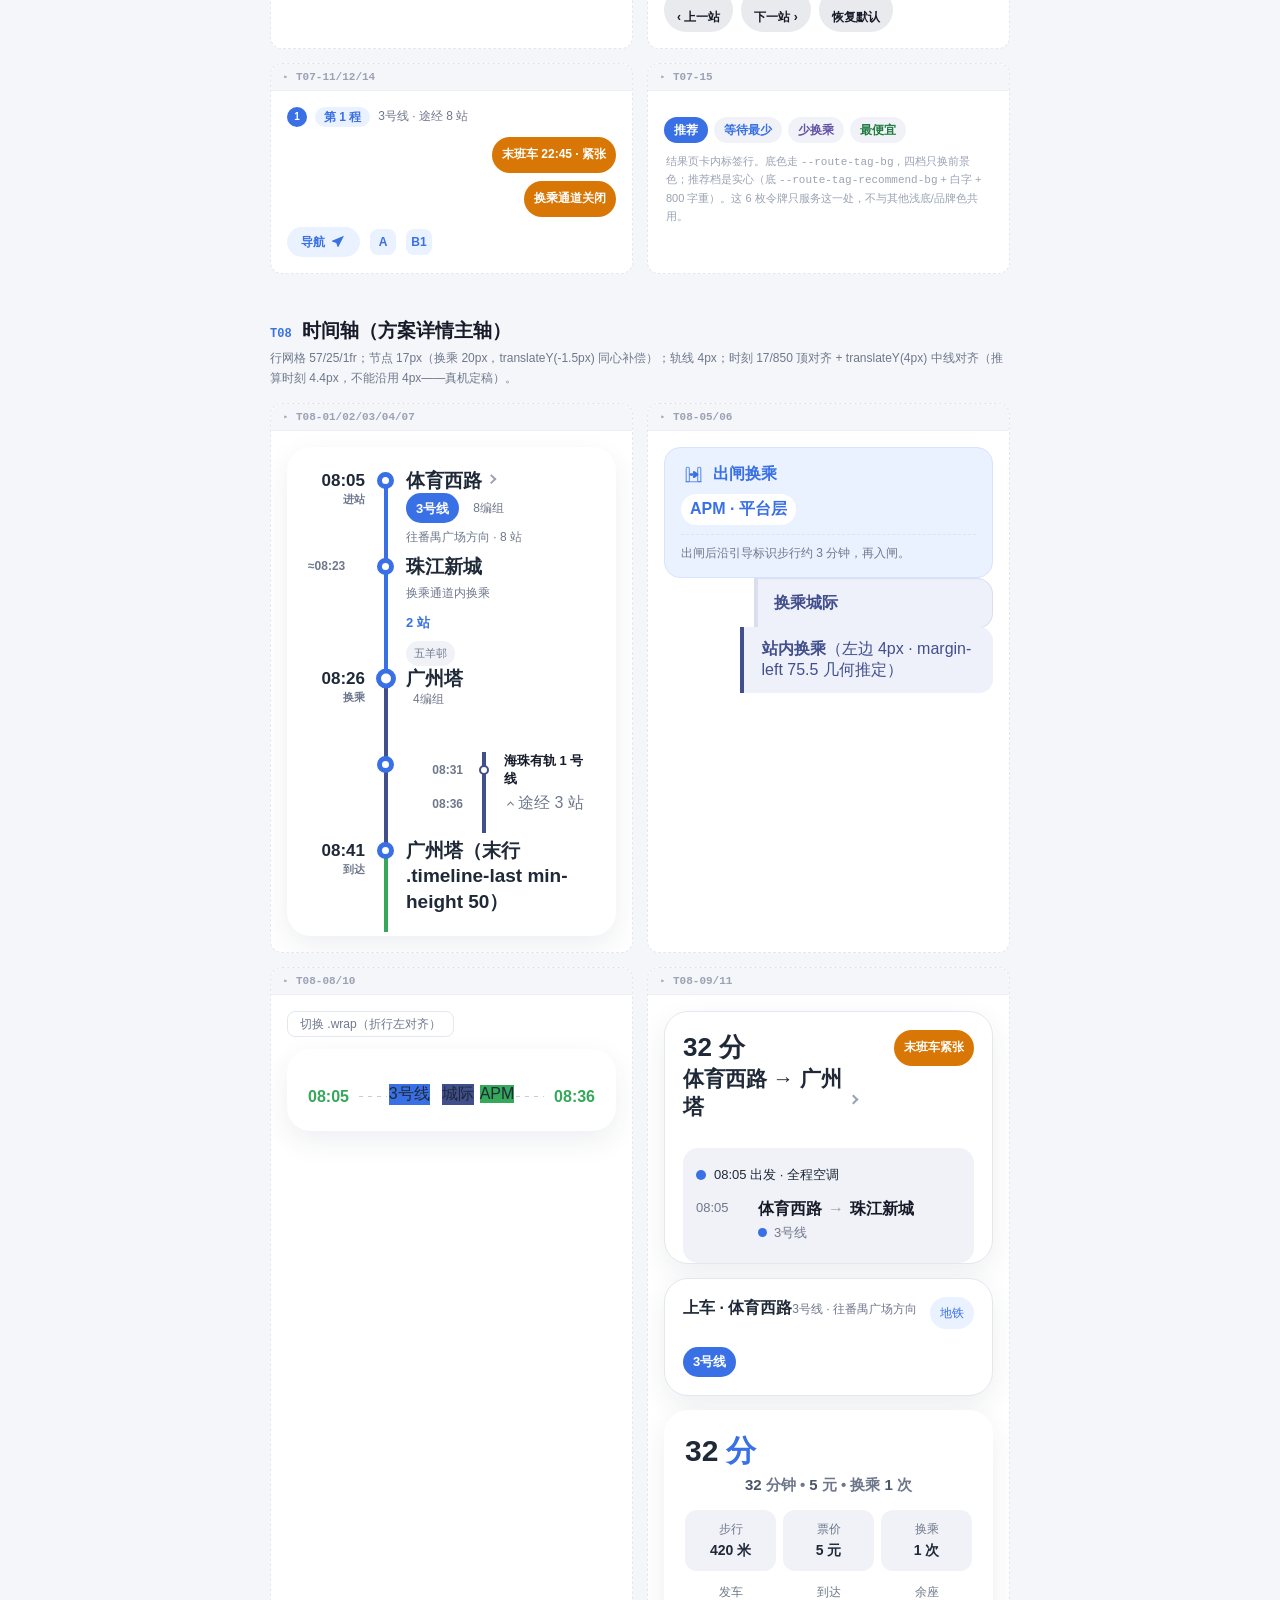
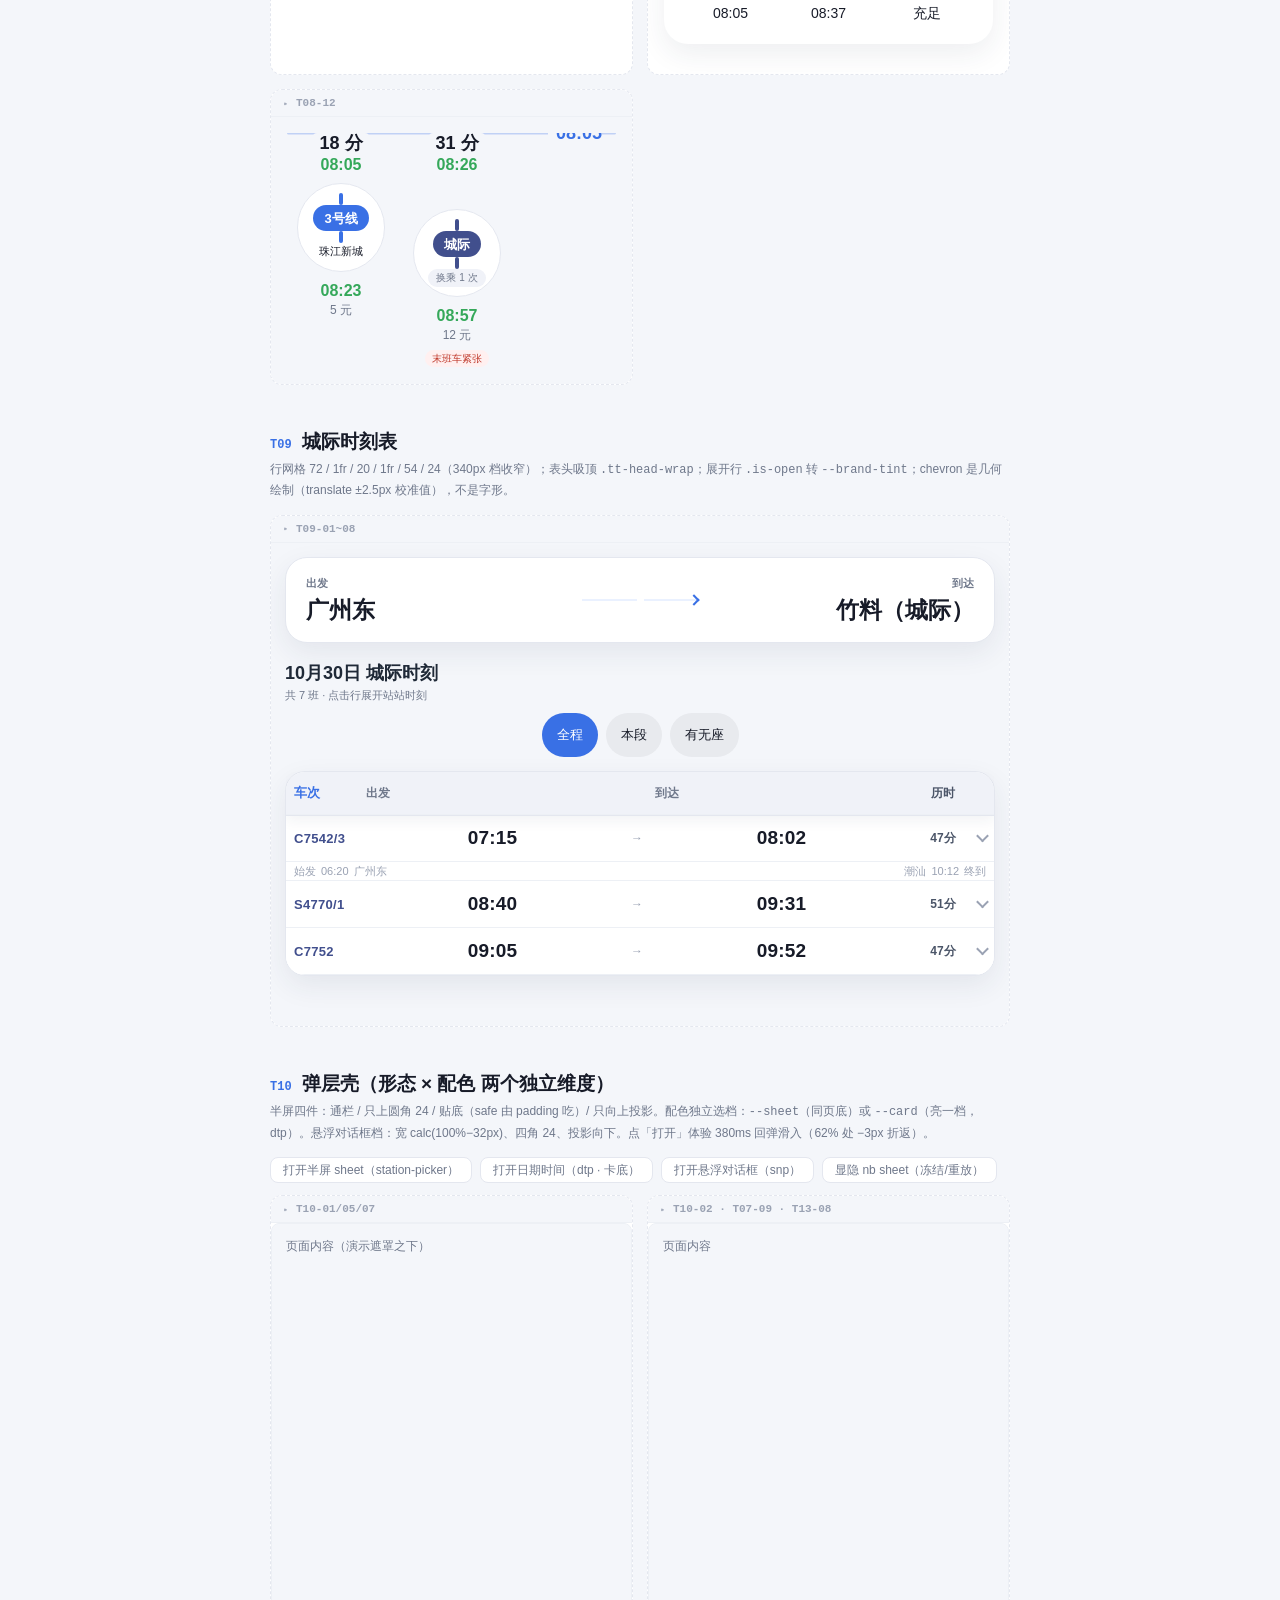
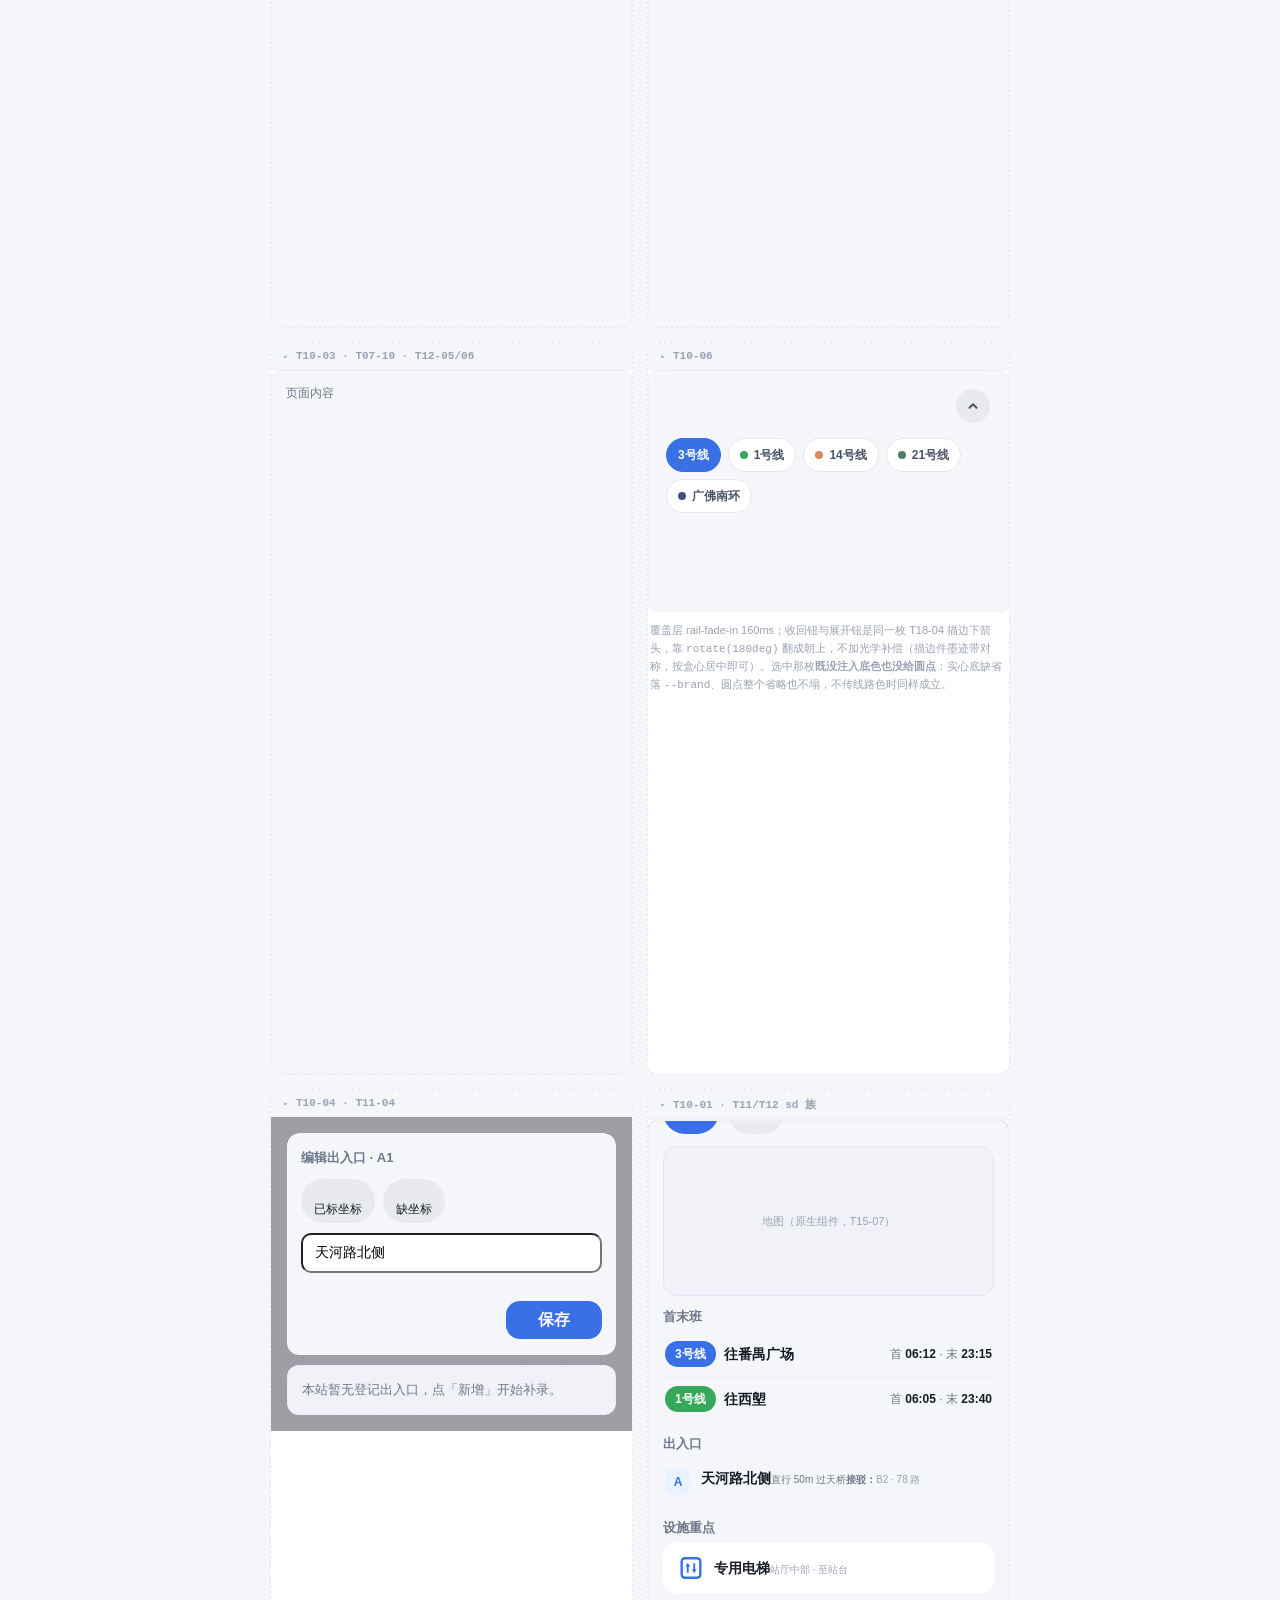
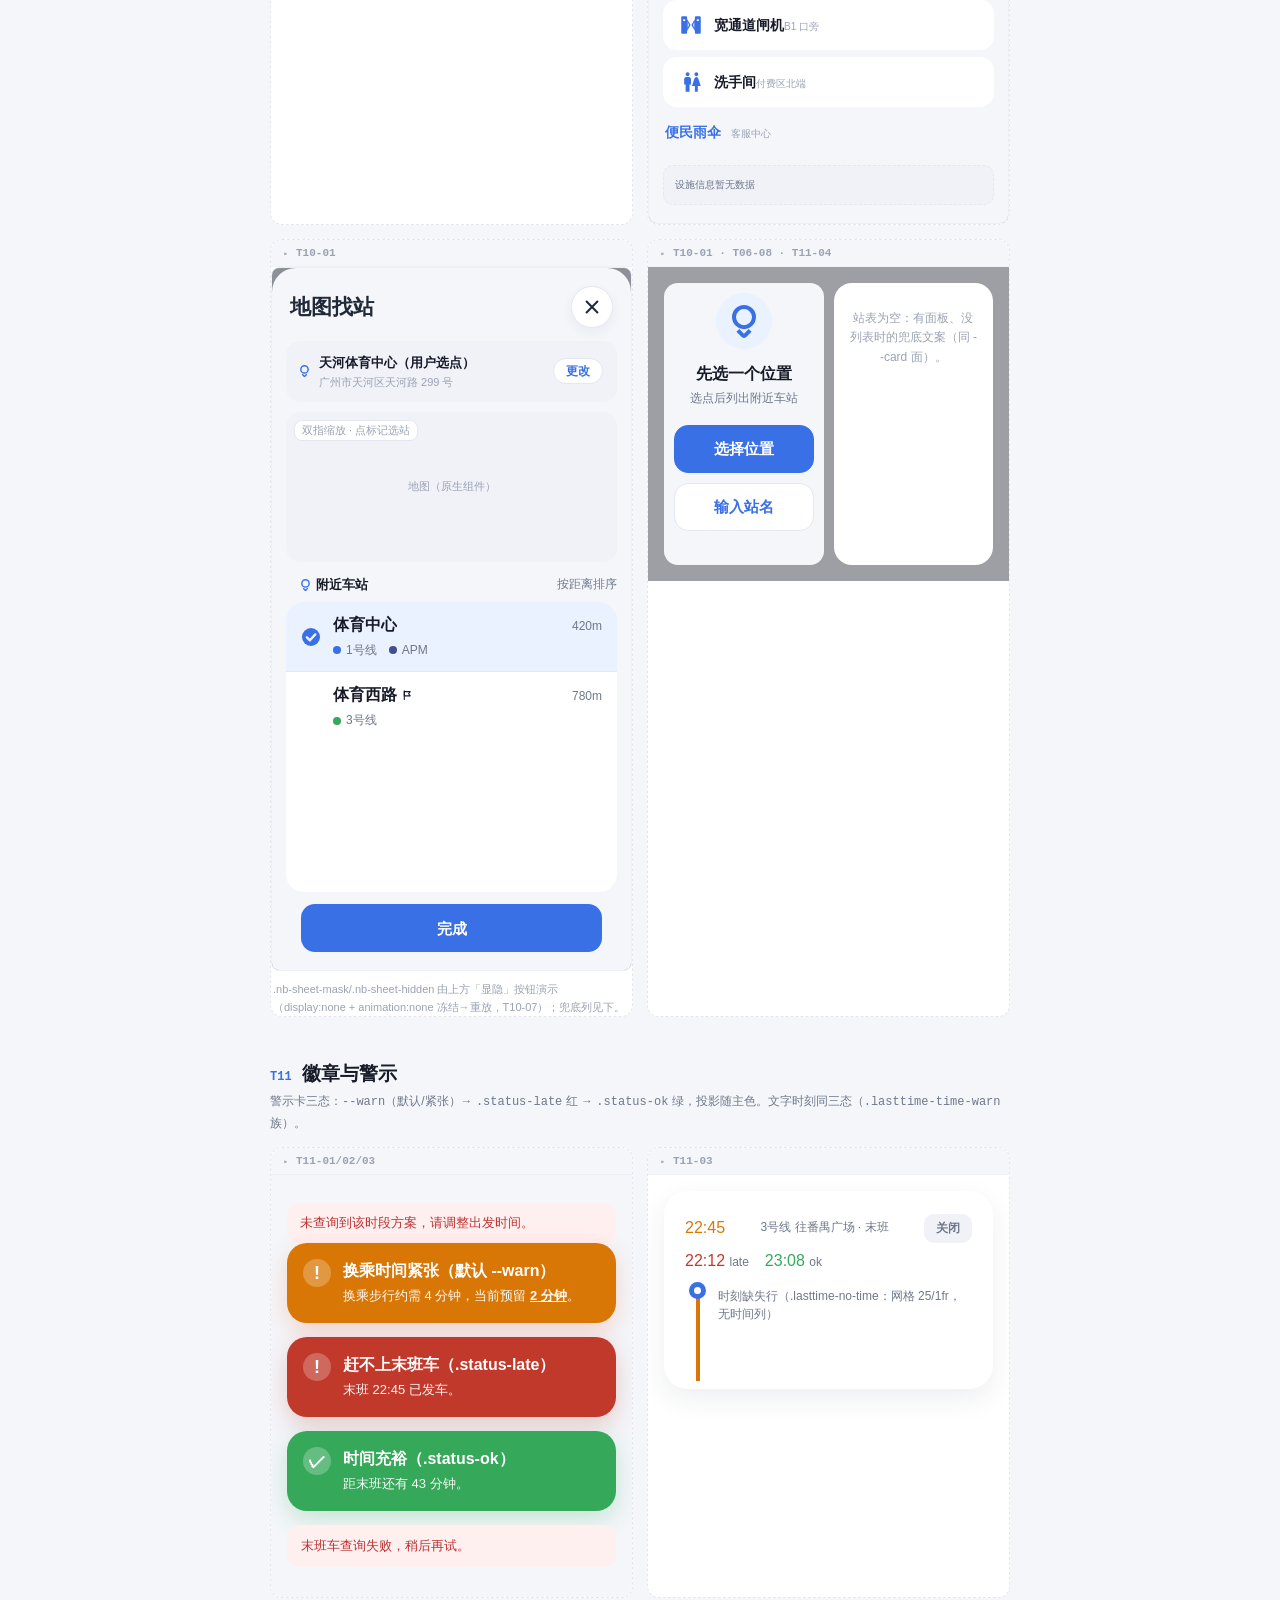
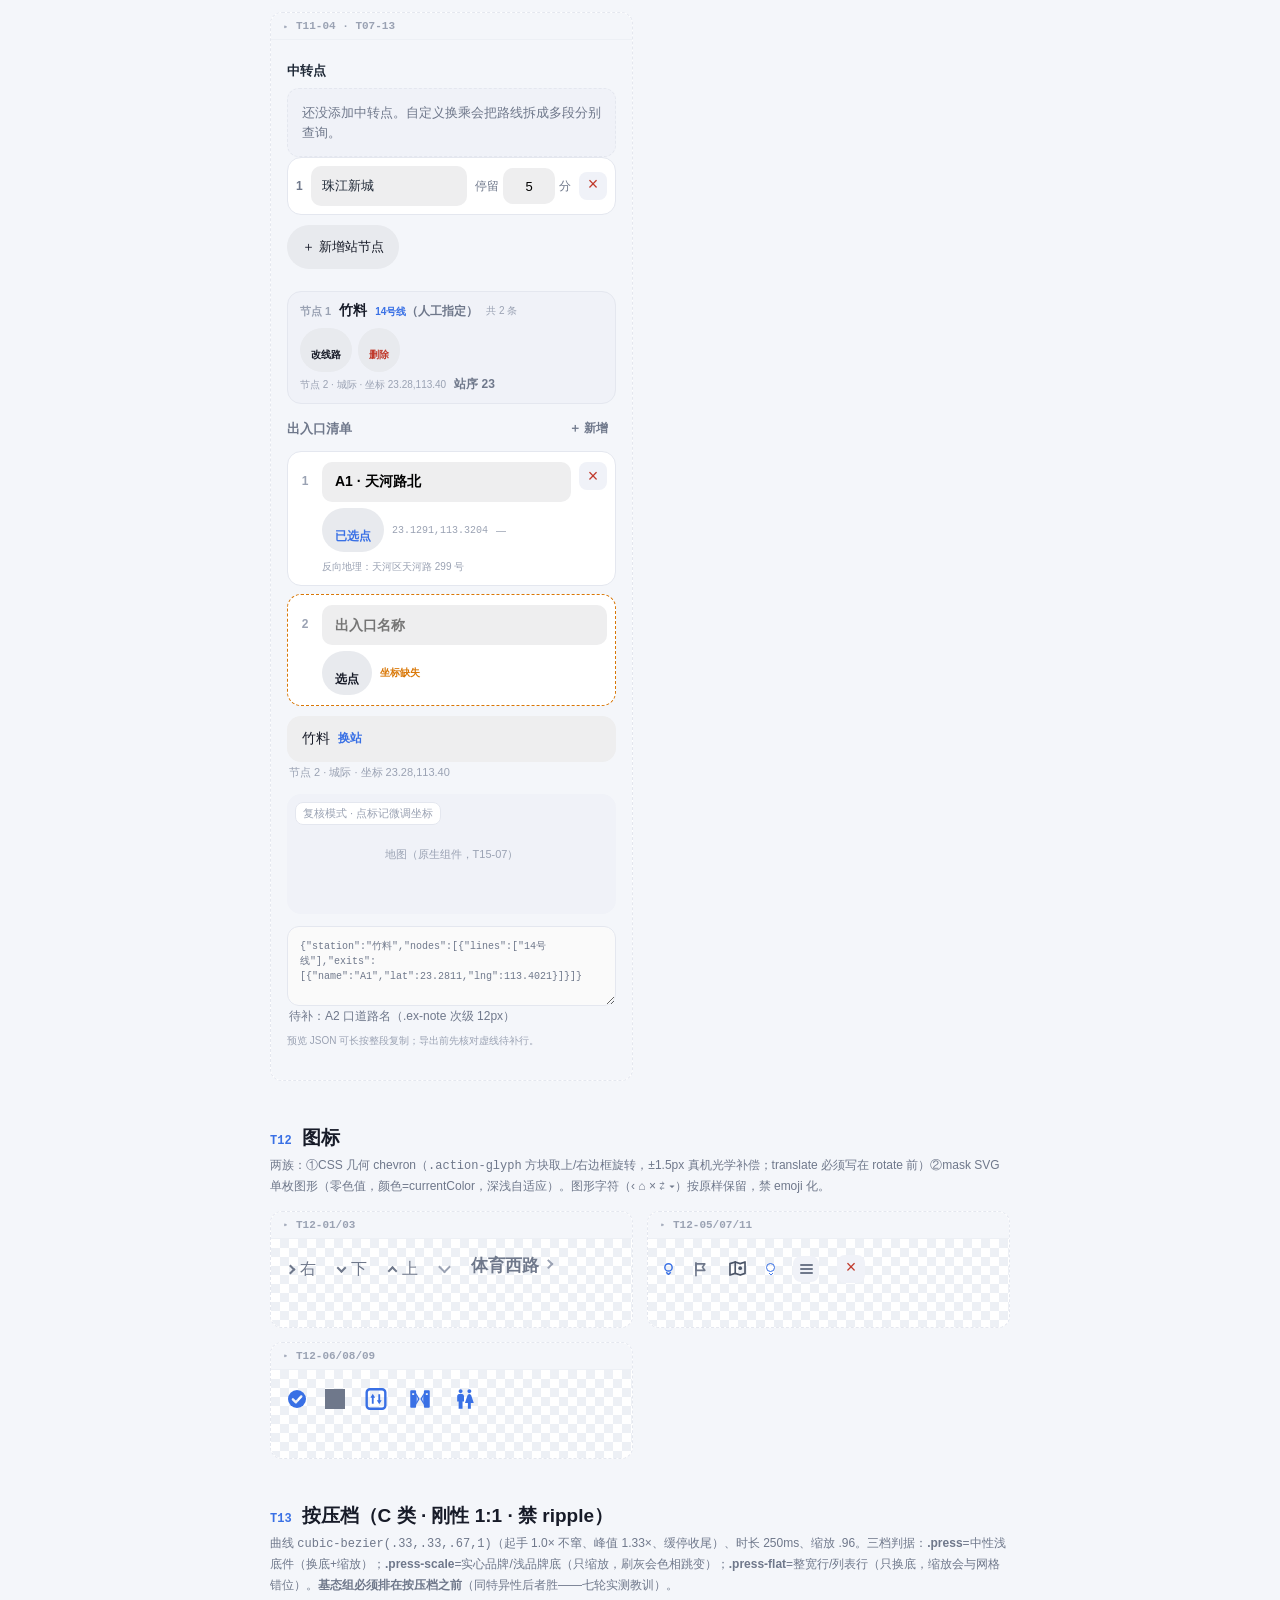
==== commit 1e73382b: "gallery改造" ====
--- a/gallery.html
+++ b/gallery.html
@@ -18,7 +18,10 @@
 .g-top b{font-size:16px;color:var(--text)}
 .g-top .g-links{display:flex;gap:10px;font-size:12px;color:var(--text-2)}
 .g-top a{color:var(--brand);text-decoration:none}
-.g-themes{margin-left:auto;display:flex;gap:6px}
+.g-work{margin-left:auto;display:flex}
+.g-work button{padding:5px 10px;border-radius:8px;border:1px solid var(--border);background:var(--card);color:var(--text-2);font-size:12px;cursor:pointer}
+.g-work button.on{background:var(--brand);color:#fff;border-color:var(--brand)}
+.g-themes{margin-left:0;display:flex;gap:6px}
 .g-themes button{padding:5px 10px;border-radius:8px;border:1px solid var(--border);background:var(--card);color:var(--text-2);font-size:12px;cursor:pointer}
 .g-themes button.on{background:var(--brand);color:#fff;border-color:var(--brand)}
 .g-wrap{max-width:1080px;margin:0 auto;padding:26px 20px 80px}
@@ -26,21 +29,33 @@
 .g-hero h1{margin:0 0 6px;font-size:26px;font-weight:800;color:var(--text)}
 .g-hero p{margin:0;color:var(--text-2);font-size:13px;line-height:1.7}
 .g-hero code{font-family:Consolas,monospace;font-size:12px;color:var(--brand)}
+.g-hero-meta{margin-top:10px;border:1px dashed var(--border);border-radius:8px}
+.g-hero-detail{margin:0;padding:0 12px 10px;font-size:12px;color:var(--text-2);line-height:1.7}
 .g-sec{margin-top:44px;scroll-margin-top:56px}
 .g-sec>h2{margin:0 0 4px;font-size:19px;font-weight:800;color:var(--text);display:flex;align-items:baseline;gap:10px}
 .g-sec>h2 .g-secid{font-size:12px;font-weight:600;color:var(--brand);font-family:Consolas,monospace}
 .g-sec>p.g-note{margin:0 0 14px;font-size:12px;color:var(--text-2);line-height:1.7}
 .g-grid{display:grid;grid-template-columns:repeat(auto-fill,minmax(300px,1fr));gap:14px}
 /* scroll-margin-top：顶栏是 sticky 的，索引跳转时不给留位，目标样片的
-   「ID + 类名」标签栏会被顶栏盖住（索引共 126 条，区段写法会展开）。
+   「ID + 类名」标签栏会被顶栏盖住（索引运行时生成，2026-11-21 实测 144 条）。
    值 = 顶栏高 49 + 余量。 */
 .g-spec{margin:0;border:1px dashed var(--border);border-radius:12px;overflow:hidden;background:var(--card);scroll-margin-top:64px}
-.g-spec>.g-tag{display:flex;flex-wrap:wrap;gap:4px 10px;align-items:baseline;padding:7px 12px;border-bottom:1px solid var(--border-weak);background:var(--bg)}
-.g-spec>.g-tag .g-id{font-family:Consolas,monospace;font-size:11px;font-weight:700;color:var(--brand)}
-.g-spec>.g-tag .g-cls{font-family:Consolas,monospace;font-size:11px;color:var(--text-2);word-break:break-all}
-.g-spec>.g-tag .g-src{margin-left:auto;font-size:10px;color:var(--text-3);font-family:Consolas,monospace}
+/* 工程标注默认折叠（details.g-meta）：summary 只留弱化件号徽章；
+   展开后件号/类名/出处三行齐全，与折叠前逐字一致。顶栏「工程模式」可一键全展开。 */
+.g-spec>.g-tag{display:block;padding:0;border-bottom:1px solid var(--border-weak);background:var(--bg)}
+.g-meta summary{display:flex;align-items:center;gap:8px;padding:7px 12px;cursor:pointer;list-style:none;user-select:none}
+.g-meta summary::-webkit-details-marker{display:none}
+.g-meta summary::before{content:"▸";flex:none;font-size:10px;color:var(--text-3)}
+.g-meta[open] summary::before{content:"▾"}
+.g-meta summary .g-id{font-family:Consolas,monospace;font-size:11px;font-weight:600;color:var(--text-3)}
+.g-meta summary:hover .g-id{color:var(--text-2)}
+.g-meta .g-cls{display:block;padding:1px 12px 0;font-family:Consolas,monospace;font-size:11px;color:var(--text-2);word-break:break-all}
+.g-meta .g-src{display:block;padding:0 12px 8px;font-size:10px;color:var(--text-3);font-family:Consolas,monospace}
 .g-stage{padding:16px;min-height:56px}
 .g-stage.bg-page{background:var(--bg)}
+/* 舞台词汇扩展：bg-mask=浮层件（遮罩色示意真实层次）；bg-checker=透明件（棋盘格示意零底墨迹）。全走令牌。 */
+.g-stage.bg-mask{background:var(--mask)}
+.g-stage.bg-checker{background-color:var(--card);background-image:linear-gradient(45deg,var(--border-weak) 25%,transparent 25%,transparent 75%,var(--border-weak) 75%),linear-gradient(45deg,var(--border-weak) 25%,transparent 25%,transparent 75%,var(--border-weak) 75%);background-position:0 0,9px 9px;background-size:18px 18px}
 .g-stage.pad0{padding:0}
 .g-swatch{display:flex;align-items:center;gap:10px;padding:6px 8px;border-radius:8px}
 .g-swatch i{display:block;width:34px;height:22px;border-radius:6px;border:1px solid var(--border);flex:none}
@@ -84,6 +99,7 @@
   <span class="g-links">
     <a href="docs/组件手册.md">组件手册</a><a href="件号表.md">件号表</a><a href="rtgo-slate.css">rtgo-slate.css</a>
   </span>
+  <span class="g-work"><button id="workmode" type="button">工程模式</button></span>
   <span class="g-themes" id="themes">
     <button data-t="auto" class="on">跟随系统</button><button data-t="light">浅色</button><button data-t="dark">深色</button>
   </span>
@@ -93,9 +109,11 @@
 
 <div class="g-hero">
   <h1>RTGo_slate — 移动端设计系统</h1>
-  <p>全部数值取自一个真实上线的移动端产品，<b>1:1 照抄</b>，不是凭感觉调出来的。<b>改观感只改令牌</b>，不要改组件值。
-  每个样片左上角是件号 与类名；<span class="g-kbd">按压档</span>样片可按住体验（JS 复刻 hover-class 挂摘类语义，含从当前值折返）。
-  用法/变体/Do-Don't 见 <a href="docs/组件手册.md" style="color:var(--brand)">组件手册</a>。</p>
+  <p>一套令牌驱动的移动端界面样式库（令牌 + 组件双层、浅/暗两档主题），按家族陈列 <b>102 张样片</b>；<span class="g-kbd">按压档</span>样片可按住体验（JS 复刻 hover-class 挂摘类语义，含从当前值折返）。
+  <b><a href="sample/" style="color:var(--brand)">打开体验页</a></b> 可玩完整交互样板；用法/变体/Do-Don't 见 <a href="docs/组件手册.md" style="color:var(--brand)">组件手册</a>。</p>
+  <details class="g-meta g-hero-meta"><summary><span class="g-id">工程口径</span></summary>
+    <p class="g-hero-detail">母本：微信小程序 <code>母本工程</code> → 通用 CSS。<b>全部数值 1:1 照抄</b>，件号表见 <code>件号表.md</code>，逐件断言见 <code>check/verify.js</code>；改观感只改令牌，不要改组件值。每个样片的件号/类名/出处默认折叠，顶栏「工程模式」一键展开。</p>
+  </details>
   <div class="g-index" id="gIndex"><div class="g-it">ID 索引（自动生成自样片标注；点击跳样片）</div></div>
 </div>
 
@@ -109,8 +127,8 @@
 <!-- ================= G2/T02 字阶 ================= -->
 <section class="g-sec" id="s-t02">
   <h2><span class="g-secid">T02</span> 字号令牌（rem+max 死区，双写降级）</h2>
-  <p class="g-note">默认档 1rem=16px≤17 → 增量 0，字号精确=基准 px；宿主调 <code>html{font-size}</code> 即得母本「系统字号档位」缩放（T15-04）。</p>
-  <div class="g-spec"><figcaption class="g-tag"><span class="g-id">T02-01~07</span><span class="g-cls">--fs-hero-* / title / strong / body / sub / small / micro / tag + .app 继承字号</span><span class="g-src">app.wxss:156-183 · index:9</span></figcaption>
+  <p class="g-note">默认档 1rem=16px≤17 → 增量 0，字号精确=基准 px；宿主调 <code>html{font-size}</code> 即得整套「系统字号档位」缩放（T15-04）。</p>
+  <div class="g-spec"><figcaption class="g-tag"><details class="g-meta"><summary><span class="g-id">T02-01~07</span></summary><span class="g-cls">--fs-hero-* / title / strong / body / sub / small / micro / tag + .app 继承字号</span><span class="g-src">app.wxss:156-183 · index:9</span></details></figcaption>
     <div class="g-stage" id="fsRows"></div>
   </div>
 </section>
@@ -120,12 +138,12 @@
   <h2><span class="g-secid">T03</span> 顶栏与返回</h2>
   <p class="g-note">顶栏两档：<code>.ios-fixed-topbar</code>（72px）为**默认档 = 微信小程序方案**——不透明底 <code>--bg</code> + 强边框 <code>--topbar-bd-strong</code>，那套是修苹果端小程序渲染 bug 的补丁；不做小程序的宿主（Flutter / Web / 原生）加 <code>.is-translucent</code> 用半透明档（T03-02b）。<code>.fixed-topbar</code> 为历史代际（O-01 保留备用，其底色/边框即半透明档的出处）。<code>.sticky-topbar</code> 经 M0 审阅已移除（O-02）。</p>
   <div class="g-grid">
-    <figure class="g-spec"><figcaption class="g-tag"><span class="g-id">T03-01/02/04/05</span><span class="g-cls">.ios-fixed-topbar .back .glyph .glyph-back .title .sub</span><span class="g-src">index:473-521,228-258</span></figcaption>
+    <figure class="g-spec"><figcaption class="g-tag"><details class="g-meta"><summary><span class="g-id">T03-01/02/04/05</span></summary><span class="g-cls">.ios-fixed-topbar .back .glyph .glyph-back .title .sub</span><span class="g-src">index:473-521,228-258</span></details></figcaption>
       <div class="g-stage pad0"><div class="demo-viewport">
         <div class="ios-fixed-topbar"><view class="back" data-hover-class="press"><view class="glyph glyph-back"></view></view><div><div class="title">体育西路 → 广州塔</div><div class="sub">3号线 · 全程 18 分钟</div></div></div>
       </div></div>
     </figure>
-    <figure class="g-spec"><figcaption class="g-tag"><span class="g-id">T03-02b</span><span class="g-cls">.ios-fixed-topbar.is-translucent（半透明档 · 软件端）</span><span class="g-src">index:376-395（配色出处）+ T03-02 几何</span></figcaption>
+    <figure class="g-spec"><figcaption class="g-tag"><details class="g-meta"><summary><span class="g-id">T03-02b</span></summary><span class="g-cls">.ios-fixed-topbar.is-translucent（半透明档 · 软件端）</span><span class="g-src">index:376-395（配色出处）+ T03-02 几何</span></details></figcaption>
       <div class="g-stage pad0"><div style="display:grid;gap:10px">
         <div><p style="margin:0 0 4px;font-size:11px;color:var(--text-2)">默认档（小程序方案，不加类）：不透明底 + 强边框</p>
           <div class="demo-viewport"><div class="ios-fixed-topbar"><view class="back" data-hover-class="press"><view class="glyph glyph-back"></view></view><div><div class="title">体育西路 → 广州塔</div><div class="sub">默认档 · 微信小程序方案</div></div></div></div></div>
@@ -134,32 +152,32 @@
         <p style="margin:2px 0 0;font-size:11px;color:var(--text-2);line-height:1.6">⚠ 两档在浅色下**肉眼几乎无差**（.98 vs 1.0，仅滚动内容从底下透出时可见）；真正的差别是语义与边框强弱（.92 vs .96）。要看清就把页面滚起来。</p>
       </div></div>
     </figure>
-    <figure class="g-spec"><figcaption class="g-tag"><span class="g-id">T03-02c</span><span class="g-cls">.topbar-main .topbar-actions（三子项布局 · 宿主新增，母本无此件）</span><span class="g-src">新增件：母本只有两子项（返回 + 标题组）</span></figcaption>
+    <figure class="g-spec"><figcaption class="g-tag"><details class="g-meta"><summary><span class="g-id">T03-02c</span></summary><span class="g-cls">.topbar-main .topbar-actions（三子项布局 · 宿主新增，母本无此件）</span><span class="g-src">新增件：母本只有两子项（返回 + 标题组）</span></details></figcaption>
       <div class="g-stage pad0"><div style="display:grid;gap:10px">
-        <div><p style="margin:0 0 4px;font-size:11px;color:var(--text-2)">两子项（母本原状）：标题组恰好是最后一子项，被 <code>:last-child</code> 拉伸</p>
+        <div><p style="margin:0 0 4px;font-size:11px;color:var(--text-2)">两子项（原状）：标题组恰好是最后一子项，被 <code>:last-child</code> 拉伸</p>
           <div class="demo-viewport"><div class="ios-fixed-topbar is-translucent"><view class="back" data-hover-class="press"><view class="glyph glyph-back"></view></view><div><div class="title">体育西路 → 广州塔</div><div class="sub">两子项 · 标题组吃剩余</div></div></div></div></div>
         <div><p style="margin:0 0 4px;font-size:11px;color:var(--text-2)">三子项（加 <code>.topbar-main</code> + <code>.topbar-actions</code>）：标题吃剩余，右侧动作不被拉伸</p>
           <div class="demo-viewport"><div class="ios-fixed-topbar is-translucent"><view class="back" data-hover-class="press"><view class="glyph glyph-back"></view></view><div class="topbar-main"><div class="title">体育西路 → 广州塔</div><div class="sub">三子项 · 动作位不伸缩</div></div><div class="topbar-actions"><view class="back" data-hover-class="press"><view class="glyph glyph-back"></view></view></div></div></div></div>
         <p style="margin:2px 0 0;font-size:11px;color:var(--text-2);line-height:1.6">⚠ 只给 <code>.topbar-actions</code> 而不给 <code>.topbar-main</code>：标题组没人吃剩余宽度，标题缩到内容宽、动作钮紧贴标题右侧 —— 看起来像"右侧没对齐"，其实是标题没撑开。</p>
       </div></div>
     </figure>
-        <figure class="g-spec"><figcaption class="g-tag"><span class="g-id">T03-05</span><span class="g-cls">.glyph .glyph-back / .glyph .glyph-home（栈根 ⌂ 字形）</span><span class="g-src">index:251-265</span></figcaption>
-      <div class="g-stage"><div style="display:flex;gap:12px">
+        <figure class="g-spec"><figcaption class="g-tag"><details class="g-meta"><summary><span class="g-id">T03-05</span></summary><span class="g-cls">.glyph .glyph-back / .glyph .glyph-home（栈根 ⌂ 字形）</span><span class="g-src">index:251-265</span></details></figcaption>
+      <div class="g-stage bg-page"><div style="display:flex;gap:12px">
         <view class="back" data-hover-class="press"><view class="glyph glyph-back"></view></view>
         <view class="back" data-hover-class="press"><view class="glyph glyph-home"></view></view>
       </div></div>
     </figure>
-    <figure class="g-spec"><figcaption class="g-tag"><span class="g-id">T03-01</span><span class="g-cls">.topbar .title .sub（非固定档）· .bar-main</span><span class="g-src">index:10-12 · results-timeline:15</span></figcaption>
-      <div class="g-stage">
+    <figure class="g-spec"><figcaption class="g-tag"><details class="g-meta"><summary><span class="g-id">T03-01</span></summary><span class="g-cls">.topbar .title .sub（非固定档）· .bar-main</span><span class="g-src">index:10-12 · results-timeline:15</span></details></figcaption>
+      <div class="g-stage bg-page">
         <div class="topbar"><view class="back" data-hover-class="press"><view class="glyph glyph-back"></view></view><div class="bar-main"><div class="title">乘车方案</div><div class="sub">随页面滚动的普通顶栏</div></div></div>
       </div>
     </figure>
-    <figure class="g-spec"><figcaption class="g-tag"><span class="g-id">T03-03（孤儿 O-01 保留）</span><span class="g-cls">.fixed-topbar（历史代际，母本已无页面引用；.sticky-topbar 已按 M0 移除）</span><span class="g-src">index:376-395</span></figcaption>
+    <figure class="g-spec"><figcaption class="g-tag"><details class="g-meta"><summary><span class="g-id">T03-03（孤儿 O-01 保留）</span></summary><span class="g-cls">.fixed-topbar（历史代际，母本已无页面引用；.sticky-topbar 已按 M0 移除）</span><span class="g-src">index:376-395</span></details></figcaption>
       <div class="g-stage pad0"><div style="display:grid;grid-template-columns:1fr 1fr;gap:8px">
         <div class="demo-viewport"><div class="fixed-topbar"><view class="back" data-hover-class="press"><view class="glyph glyph-back"></view></view><div><div class="title">fixed-topbar</div><div class="sub">v1 · 居中固定</div></div></div></div>
       </div></div>
     </figure>
-    <figure class="g-spec"><figcaption class="g-tag"><span class="g-id">T03-06</span><span class="g-cls">@media(max-width:430px) 窄屏覆盖</span><span class="g-src">index:517-521</span></figcaption>
+    <figure class="g-spec"><figcaption class="g-tag"><details class="g-meta"><summary><span class="g-id">T03-06</span></summary><span class="g-cls">@media(max-width:430px) 窄屏覆盖</span><span class="g-src">index:517-521</span></details></figcaption>
       <div class="g-stage"><p style="margin:0;font-size:12px;color:var(--text-2);line-height:1.7">窄屏（≤430px）自动收窄内距、gap 降 10、标题降 <code>--fs-title-24</code>、副标降 <code>--fs-small-12</code>。把窗口拉窄即可看到。</p></div>
     </figure>
   </div>
@@ -170,7 +188,7 @@
   <h2><span class="g-secid">T04</span> 表面 · 卡片 · 页面骨架</h2>
   <p class="g-note">卡壳 radius 24 / 投影 <code>0 10px 28px rgba(35,47,78,.08)</code>；卡外标题缩进 21px（1px 边框 + 20px 内距的口径）。</p>
   <div class="g-grid">
-    <figure class="g-spec"><figcaption class="g-tag"><span class="g-id">T04-01/02</span><span class="g-cls">.panel .route-card .border-for-route .h2 .hint .page-divider</span><span class="g-src">index:13-17,1161</span></figcaption>
+    <figure class="g-spec"><figcaption class="g-tag"><details class="g-meta"><summary><span class="g-id">T04-01/02</span></summary><span class="g-cls">.panel .route-card .border-for-route .h2 .hint .page-divider</span><span class="g-src">index:13-17,1161</span></details></figcaption>
       <div class="g-stage bg-page">
         <div class="page-h2 h3">卡外分组标题（.page-h2）</div>
         <div class="panel border-for-route"><div class="h2">panel 标题</div><div class="hint">hint 次级说明文字，行高 1.65。</div></div>
@@ -179,21 +197,21 @@
         <div class="route-card"><div class="h2">route-card</div></div>
       </div>
     </figure>
-    <figure class="g-spec"><figcaption class="g-tag"><span class="g-id">T04-06/07 · T02-07</span><span class="g-cls">.screen .screen-scroll .screen-body .empty .app</span><span class="g-src">index:720-734,54,9</span></figcaption>
+    <figure class="g-spec"><figcaption class="g-tag"><details class="g-meta"><summary><span class="g-id">T04-06/07 · T02-07</span></summary><span class="g-cls">.screen .screen-scroll .screen-body .empty .app</span><span class="g-src">index:720-734,54,9</span></details></figcaption>
       <div class="g-stage bg-page">
         <div class="panel"><div class="empty">暂无方案<br>换个时间试试</div></div>
         <div class="demo-viewport" style="height:150px"><div class="screen"><div class="screen-scroll"><div class="screen-body" style="padding-top:14px;color:var(--text-2);font-size:12px">.screen（fixed 全屏滚动容器，演示域内转 absolute）→ .screen-scroll → .screen-body（padding 0 14 + 底 50px+safe）</div></div></div></div>
         <p class="g-hint">.app 为 780px 容器 + 继承字号死区（T02-07）。</p>
       </div>
     </figure>
-    <figure class="g-spec"><figcaption class="g-tag"><span class="g-id">T04-03/04</span><span class="g-cls">.on-bg .recent-combo(on-bg) .field-grid.on-bg</span><span class="g-src">index:1078-1086</span></figcaption>
+    <figure class="g-spec"><figcaption class="g-tag"><details class="g-meta"><summary><span class="g-id">T04-03/04</span></summary><span class="g-cls">.on-bg .recent-combo(on-bg) .field-grid.on-bg</span><span class="g-src">index:1078-1086</span></details></figcaption>
       <div class="g-stage bg-page">
         <div class="on-bg"><view class="recent-combo" data-hover-class="press">体育西路 → 广州塔</view></div>
         <div class="field-grid on-bg" style="margin-top:10px"><div class="field"><view class="picker">页面底上的输入框（--input-on-bg）</view></div></div>
       </div>
     </figure>
-    <figure class="g-spec"><figcaption class="g-tag"><span class="g-id">T04-05 · T08-08</span><span class="g-cls">.advanced .advanced-title .advanced-sub-divider .advanced-pane</span><span class="g-src">index:30-31,923</span></figcaption>
-      <div class="g-stage bg-page">
+    <figure class="g-spec"><figcaption class="g-tag"><details class="g-meta"><summary><span class="g-id">T04-05 · T08-08</span></summary><span class="g-cls">.advanced .advanced-title .advanced-sub-divider .advanced-pane</span><span class="g-src">index:30-31,923</span></details></figcaption>
+      <div class="g-stage">
         <div class="advanced" style="border-top:0;padding-top:0">
           <div class="advanced-title">附加功能（.advanced-title）</div>
           <div class="advanced-sub-divider"></div>
@@ -202,8 +220,8 @@
         </div>
       </div>
     </figure>
-    <figure class="g-spec"><figcaption class="g-tag"><span class="g-id">T04-09</span><span class="g-cls">.hscroll .recent-scroll-wrap .recent-scroll .hscroll-fade</span><span class="g-src">宿主新增件：母本的横滑靠原生 scroll-view，通用 CSS 无对应物</span></figcaption>
-      <div class="g-stage bg-page">
+    <figure class="g-spec"><figcaption class="g-tag"><details class="g-meta"><summary><span class="g-id">T04-09</span></summary><span class="g-cls">.hscroll .recent-scroll-wrap .recent-scroll .hscroll-fade</span><span class="g-src">宿主新增件：母本的横滑靠原生 scroll-view，通用 CSS 无对应物</span></details></figcaption>
+      <div class="g-stage">
         <div class="recent-scroll-wrap">
           <div class="recent-scroll hscroll">
             <button class="recent-combo" data-hover-class="press">体育西路 → 广州塔</button>
@@ -224,7 +242,7 @@
   <h2><span class="g-secid">T05</span> 字段与输入</h2>
   <p class="g-note">输入框 radius 14 / min-h 46 / 底随表面（卡上 <code>--input-on-card</code>、页底 <code>--input-on-bg</code>、弹层同口径）；站点对 h52、外圆 13 内直角。</p>
   <div class="g-grid">
-    <figure class="g-spec"><figcaption class="g-tag"><span class="g-id">T05-01/02/03/04</span><span class="g-cls">.field .label .input .picker .json-input .api-preview .input-ph</span><span class="g-src">index:17-32</span></figcaption>
+    <figure class="g-spec"><figcaption class="g-tag"><details class="g-meta"><summary><span class="g-id">T05-01/02/03/04</span></summary><span class="g-cls">.field .label .input .picker .json-input .api-preview .input-ph</span><span class="g-src">index:17-32</span></details></figcaption>
       <div class="g-stage">
         <div class="panel">
           <div class="field"><view class="label">出发站</view><input class="input" placeholder="输入站名（.input-ph 占位）"></div>
@@ -234,7 +252,7 @@
         </div>
       </div>
     </figure>
-    <figure class="g-spec"><figcaption class="g-tag"><span class="g-id">T05-06</span><span class="g-cls">.station-pair .station-slot .station-swap .swap-face .is-empty</span><span class="g-src">index:1111-1160</span></figcaption>
+    <figure class="g-spec"><figcaption class="g-tag"><details class="g-meta"><summary><span class="g-id">T05-06</span></summary><span class="g-cls">.station-pair .station-slot .station-swap .swap-face .is-empty</span><span class="g-src">index:1111-1160</span></details></figcaption>
       <div class="g-stage">
         <div class="station-pair">
           <view class="station-slot is-origin" data-hover-class="press-flat"><text class="station-slot-label">出发站</text><text class="station-slot-value">体育西路</text></view>
@@ -244,7 +262,7 @@
         <p class="g-hint">按压态半径 13=容器 14−1px 描边（外侧），内侧直角——底色必须跟着容器圆角走。</p>
       </div>
     </figure>
-    <figure class="g-spec"><figcaption class="g-tag"><span class="g-id">T05-06</span><span class="g-cls">.station-pair.is-manual .station-slot.is-input .station-manual-pick .pick-icon .swap-btn.is-mini</span><span class="g-src">index:1138-1160</span></figcaption>
+    <figure class="g-spec"><figcaption class="g-tag"><details class="g-meta"><summary><span class="g-id">T05-06</span></summary><span class="g-cls">.station-pair.is-manual .station-slot.is-input .station-manual-pick .pick-icon .swap-btn.is-mini</span><span class="g-src">index:1138-1160</span></details></figcaption>
       <div class="g-stage">
         <div class="station-pair is-manual">
           <div class="station-slot is-input" data-hover-class="press-flat">
@@ -257,24 +275,24 @@
         </div>
       </div>
     </figure>
-    <figure class="g-spec"><figcaption class="g-tag"><span class="g-id">T05-07</span><span class="g-cls">.dt-grid .dt-field .dt-hit .dt-label .dt-value .is-now .dt-sub .dt-chev .page-dt</span><span class="g-src">index:1174-1188</span></figcaption>
-      <div class="g-stage">
+    <figure class="g-spec"><figcaption class="g-tag"><details class="g-meta"><summary><span class="g-id">T05-07</span></summary><span class="g-cls">.dt-grid .dt-field .dt-hit .dt-label .dt-value .is-now .dt-sub .dt-chev .page-dt</span><span class="g-src">index:1174-1188</span></details></figcaption>
+      <div class="g-stage bg-page">
         <div class="dt-grid page-dt">
           <div class="dt-field"><div class="dt-hit" data-hover-class="press-flat"><div class="dt-label">出发日期</div><div class="dt-value"><span class="is-now">今天</span><span class="dt-sub">10-30</span><span class="dt-chev">▾</span></div></div></div>
           <div class="dt-field"><div class="dt-hit" data-hover-class="press-flat"><div class="dt-label">出发时间</div><div class="dt-value"><span class="is-now">现在</span><span class="dt-sub">08:00</span><span class="dt-chev">▾</span></div></div></div>
         </div>
-        <p class="g-hint">品牌色「今天/现在」=「这是默认的当下」信号（母本口径）。</p>
-      </div>
-    </figure>
-    <figure class="g-spec"><figcaption class="g-tag"><span class="g-id">T05-08</span><span class="g-cls">.station-search-box .station-search-input .station-search-clear .station-search-lines .station-search-line .station-search-empty*</span><span class="g-src">station-picker:105-114</span></figcaption>
-      <div class="g-stage">
+        <p class="g-hint">品牌色「今天/现在」=「这是默认的当下」信号（体系口径）。</p>
+      </div>
+    </figure>
+    <figure class="g-spec"><figcaption class="g-tag"><details class="g-meta"><summary><span class="g-id">T05-08</span></summary><span class="g-cls">.station-search-box .station-search-input .station-search-clear .station-search-lines .station-search-line .station-search-empty*</span><span class="g-src">station-picker:105-114</span></details></figcaption>
+      <div class="g-stage bg-page">
         <div class="station-search-box"><input class="station-search-input" value="体育西"><text class="station-search-clear" data-hover-class="press">清除</text></div>
         <div class="station-search-result"><div class="station-search-lines"><span class="station-search-line"><i class="station-search-line-dot" style="background:#3970e5"></i>3号线</span><span class="station-search-line"><i class="station-search-line-dot" style="background:#414f8d"></i>城际</span></div></div>
         <div class="station-search-empty"><div class="station-search-empty-title">没有找到车站</div><div class="station-search-empty-sub">试试输入完整站名，或从线路进入</div></div>
       </div>
     </figure>
-    <figure class="g-spec"><figcaption class="g-tag"><span class="g-id">T05-09/10</span><span class="g-cls">.schedule-query-box .schedule-query-hint .pick-mode-row .pick-mode-title .pick-mode-hint</span><span class="g-src">index:828-832,626-630</span></figcaption>
-      <div class="g-stage">
+    <figure class="g-spec"><figcaption class="g-tag"><details class="g-meta"><summary><span class="g-id">T05-09/10</span></summary><span class="g-cls">.schedule-query-box .schedule-query-hint .pick-mode-row .pick-mode-title .pick-mode-hint</span><span class="g-src">index:828-832,626-630</span></details></figcaption>
+      <div class="g-stage bg-page">
         <div class="schedule-query-box"><view class="label">城际时刻表</view><div class="schedule-query-hint">查询广州东环城际列车时刻</div><button class="schedule-query-btn" data-hover-class="press-scale">查询时刻表</button></div>
         <div class="pick-mode-row" style="margin-top:12px"><div class="pick-mode-info"><div class="pick-mode-title">站点输入模式</div><div class="pick-mode-hint">手动键入站名（原生 switch，T15-07）</div></div><span role="switch" aria-checked="false" style="width:51px;height:31px;border-radius:16px;background:var(--input-on-card);display:inline-block"></span></div>
       </div>
@@ -287,12 +305,12 @@
   <h2><span class="g-secid">T06</span> 按钮族</h2>
   <p class="g-note">主钮 48px 实心品牌底；次钮 <code>--brand-tint</code> 底；对话框取消钮走 Flyme 口径 <code>--fill-plain</code> 底 + 品牌字（主次只靠底的浓淡）。禁用一律只降透明度（0.7 / .is-dim 0.5），不换灰底。</p>
   <div class="g-grid">
-    <figure class="g-spec"><figcaption class="g-tag"><span class="g-id">T06-01</span><span class="g-cls">.actions .primary .secondary（press-scale）</span><span class="g-src">index:24-28,201-225</span></figcaption>
+    <figure class="g-spec"><figcaption class="g-tag"><details class="g-meta"><summary><span class="g-id">T06-01</span></summary><span class="g-cls">.actions .primary .secondary（press-scale）</span><span class="g-src">index:24-28,201-225</span></details></figcaption>
       <div class="g-stage bg-page">
         <div class="actions actions-bg"><button class="primary" data-hover-class="press-scale">查询方案</button><button class="secondary" data-hover-class="press-scale">解析 JSON</button></div>
       </div>
     </figure>
-    <figure class="g-spec"><figcaption class="g-tag"><span class="g-id">T06-03/04/05</span><span class="g-cls">.share-btn[disabled] .swap-btn .station-select-btn .station-input-row .station-input</span><span class="g-src">index:616-618,755-769</span></figcaption>
+    <figure class="g-spec"><figcaption class="g-tag"><details class="g-meta"><summary><span class="g-id">T06-03/04/05</span></summary><span class="g-cls">.share-btn[disabled] .swap-btn .station-select-btn .station-input-row .station-input</span><span class="g-src">index:616-618,755-769</span></details></figcaption>
       <div class="g-stage">
         <div class="station-input-row"><input class="input station-input" value="体育西路"><button class="station-select-btn" data-hover-class="press-scale">选择</button></div>
         <button class="swap-btn" data-hover-class="press" style="margin-top:10px">⇄ 交换</button>
@@ -300,27 +318,27 @@
         <view class="share-canvas"></view>
       </div>
     </figure>
-    <figure class="g-spec"><figcaption class="g-tag"><span class="g-id">T06-06/07</span><span class="g-cls">.dtp-actions .dtp-btn .is-cancel .is-confirm · .snp-btn</span><span class="g-src">datetime-picker:159-162 · snp:54-56</span></figcaption>
+    <figure class="g-spec"><figcaption class="g-tag"><details class="g-meta"><summary><span class="g-id">T06-06/07</span></summary><span class="g-cls">.dtp-actions .dtp-btn .is-cancel .is-confirm · .snp-btn</span><span class="g-src">datetime-picker:159-162 · snp:54-56</span></details></figcaption>
       <div class="g-stage">
         <div class="dtp-actions"><button class="dtp-btn is-cancel" data-hover-class="press-scale">取消</button><button class="dtp-btn is-confirm" data-hover-class="press-scale">确定</button></div>
         <div class="snp-actions" style="margin-top:10px"><button class="snp-btn" data-hover-class="snp-press">取消</button></div>
       </div>
     </figure>
-    <figure class="g-spec"><figcaption class="g-tag"><span class="g-id">T06-12</span><span class="g-cls">.btn-primary .btn-secondary（独立原语档，v1.3 资产归纳；值镜像 .actions .primary，不依赖容器）</span><span class="g-src">归纳自 index:201-225</span></figcaption>
+    <figure class="g-spec"><figcaption class="g-tag"><details class="g-meta"><summary><span class="g-id">T06-12</span></summary><span class="g-cls">.btn-primary .btn-secondary（独立原语档，v1.3 资产归纳；值镜像 .actions .primary，不依赖容器）</span><span class="g-src">归纳自 index:201-225</span></details></figcaption>
       <div class="g-stage bg-page">
         <div style="display:flex;gap:10px"><button class="btn-primary" data-hover-class="press-scale">独立主按钮</button><button class="btn-secondary" data-hover-class="press-scale">独立次按钮</button></div>
         <p class="g-hint">脱离 .actions 容器使用（弹层内/独立行/工具页）；值与容器档逐字一致，禁用同 opacity .7。</p>
       </div>
     </figure>
-    <figure class="g-spec"><figcaption class="g-tag"><span class="g-id">T06-08/09/10</span><span class="g-cls">.nb-gate-btn .is-primary .nb-done .is-dim .ex-btn .expand-btn .route-actions .expand-hover .route-detail-entry</span><span class="g-src">map:70-74,191-193 · exit-review · index:540-577</span></figcaption>
+    <figure class="g-spec"><figcaption class="g-tag"><details class="g-meta"><summary><span class="g-id">T06-08/09/10</span></summary><span class="g-cls">.nb-gate-btn .is-primary .nb-done .is-dim .ex-btn .expand-btn .route-actions .expand-hover .route-detail-entry</span><span class="g-src">map:70-74,191-193 · exit-review · index:540-577</span></details></figcaption>
       <div class="g-stage">
         <div class="nb-gate-actions" style="max-width:260px"><button class="nb-gate-btn is-primary" data-hover-class="press-scale">品牌实心（=主页 .primary 口径）</button><button class="nb-gate-btn" data-hover-class="press-scale">浅底出口钮</button><button class="nb-done" data-hover-class="press-scale">完成</button><button class="nb-done is-dim">禁用（.is-dim · opacity .5）</button></div>
         <div class="ex-export" style="margin-top:12px"><button class="ex-btn" data-hover-class="press-scale">导出 JSON</button><button class="ex-btn ex-btn-plain ex-danger" data-hover-class="press-scale">清空本站</button></div>
         <div class="route-actions" style="margin-top:12px;padding:0"><button class="expand-btn" data-hover-class="expand-hover"><view class="action-glyph"></view>路线预览</button></div>
       </div>
     </figure>
-    <figure class="g-spec"><figcaption class="g-tag"><span class="g-id">T06-13</span><span class="g-cls">.icon-btn .glyph-more-disc（对照 .back .glyph .glyph-back）</span><span class="g-src">宿主新增件：几何沿用 .back，字形自选</span></figcaption>
-      <div class="g-stage">
+    <figure class="g-spec"><figcaption class="g-tag"><details class="g-meta"><summary><span class="g-id">T06-13</span></summary><span class="g-cls">.icon-btn .glyph-more-disc（对照 .back .glyph .glyph-back）</span><span class="g-src">宿主新增件：几何沿用 .back，字形自选</span></details></figcaption>
+      <div class="g-stage bg-page">
         <div style="display:flex;align-items:center;gap:12px">
           <view class="back" data-hover-class="press"><view class="glyph glyph-back"></view></view>
           <view class="icon-btn" data-hover-class="press">☾</view>
@@ -338,18 +356,18 @@
   <h2><span class="g-secid">T07</span> 胶囊族</h2>
   <p class="g-note">标准筛选胶囊 44px 高（<code>line-height:42</code> = 内容盒高，真机校准值）；线路选择胶囊 34px；线路色胶囊白字 800。线路色为业务数据色，由 wxml 内联注入（演示同口径用 inline style）。</p>
   <div class="g-grid">
-    <figure class="g-spec"><figcaption class="g-tag"><span class="g-id">T07-01</span><span class="g-cls">.toolbar .toolbar-inner .chip .chip.active .chip-bar-wrap .hscroll-fade.is-page（press-scale）</span><span class="g-src">index:35-38,281-293,861-864</span></figcaption>
+    <figure class="g-spec"><figcaption class="g-tag"><details class="g-meta"><summary><span class="g-id">T07-01</span></summary><span class="g-cls">.toolbar .toolbar-inner .chip .chip.active .chip-bar-wrap .hscroll-fade.is-page（press-scale）</span><span class="g-src">index:35-38,281-293,861-864</span></details></figcaption>
       <div class="g-stage bg-page">
         <div class="g-togglebar"><button onclick="toggleActive(this,'chip')">切换 .active</button></div>
         <div class="chip-bar-wrap"><div class="toolbar"><div class="toolbar-inner"><button class="chip active" data-hover-class="press-scale">乘车方案</button><button class="chip" data-hover-class="press-scale">城际时刻表</button><button class="chip" data-hover-class="press-scale">时间最短</button><button class="chip" data-hover-class="press-scale">少换乘</button></div></div><div class="hscroll-fade is-page"></div></div>
       </div>
     </figure>
-    <figure class="g-spec"><figcaption class="g-tag"><span class="g-id">T07-02 · T10-06</span><span class="g-cls">.station-line-bar .station-line-chip .station-line-dot .line-expand-btn .line-expand-arrow .station-line-list .station-line-scroll-wrap .sheet-panel .hscroll-fade</span><span class="g-src">station-picker:58-80</span></figcaption>
-      <div class="g-stage">
+    <figure class="g-spec"><figcaption class="g-tag"><details class="g-meta"><summary><span class="g-id">T07-02 · T10-06</span></summary><span class="g-cls">.station-line-bar .station-line-chip .station-line-dot .line-expand-btn .line-expand-arrow .station-line-list .station-line-scroll-wrap .sheet-panel .hscroll-fade</span><span class="g-src">station-picker:58-80</span></details></figcaption>
+      <div class="g-stage bg-page">
         <div class="station-line-bar"><div class="station-line-scroll-wrap"><div class="station-line-scroll"><div class="station-line-list"><button class="station-line-chip active" data-hover-class="press-scale" style="--chip-fill:#3970e5"><i class="station-line-dot" style="background:#3970e5"></i>3号线</button><button class="station-line-chip" data-hover-class="press-scale"><i class="station-line-dot" style="background:#D98A5B"></i>14号线</button><button class="station-line-chip" data-hover-class="press-scale"><i class="station-line-dot" style="background:#4F8064"></i>21号线</button></div></div><div class="hscroll-fade"></div></div><view class="line-expand-btn" data-hover-class="press"><view class="glyph glyph-chevron-down line-expand-arrow"></view></view></div>
       </div>
     </figure>
-    <figure class="g-spec"><figcaption class="g-tag"><span class="g-id">T07-03/04/05/06</span><span class="g-cls">.line-pill .sd-pill .snp-pill .mode-badge .mode-chip .seg-type .station-chip-wrap .station-chip .station-chips .is-on-light</span><span class="g-src">index:81,176,316-338,102-103</span></figcaption>
+    <figure class="g-spec"><figcaption class="g-tag"><details class="g-meta"><summary><span class="g-id">T07-03/04/05/06</span></summary><span class="g-cls">.line-pill .sd-pill .snp-pill .mode-badge .mode-chip .seg-type .station-chip-wrap .station-chip .station-chips .is-on-light</span><span class="g-src">index:81,176,316-338,102-103</span></details></figcaption>
       <div class="g-stage">
         <div style="display:flex;flex-wrap:wrap;gap:8px;align-items:center">
           <text class="line-pill" style="background:#3970e5">3号线</text>
@@ -362,20 +380,20 @@
         <div class="station-chips" style="margin-top:10px"><div class="station-chip-wrap"><text class="station-chip">体育西路</text><text class="station-chip">珠城路</text><text class="station-chip">广州塔</text></div></div>
       </div>
     </figure>
-    <figure class="g-spec"><figcaption class="g-tag"><span class="g-id">T07-07 · T13-02</span><span class="g-cls">.recent .recent-head .recent-label .recent-clear .recent-list .recent-combo .recent-combo-text .recent-del .recent-scroll-wrap .recent-scroll .hscroll-fade</span><span class="g-src">index:840-869</span></figcaption>
-      <div class="g-stage bg-page">
+    <figure class="g-spec"><figcaption class="g-tag"><details class="g-meta"><summary><span class="g-id">T07-07 · T13-02</span></summary><span class="g-cls">.recent .recent-head .recent-label .recent-clear .recent-list .recent-combo .recent-combo-text .recent-del .recent-scroll-wrap .recent-scroll .hscroll-fade</span><span class="g-src">index:840-869</span></details></figcaption>
+      <div class="g-stage">
         <div class="recent"><div class="recent-head"><text class="recent-label">最近查询</text><text class="recent-clear">清空</text></div>
           <div class="recent-scroll-wrap"><div class="recent-scroll"><div class="recent-list"><view class="recent-combo" data-hover-class="press"><text class="recent-combo-text">体育西路 → 广州塔</text><view class="recent-del">×</view></view><view class="recent-combo" data-hover-class="press"><text class="recent-combo-text">竹料（城际） → 番禺（城际）</text><view class="recent-del">×</view></view><view class="recent-combo" data-hover-class="press"><text class="recent-combo-text">科韵路 → 万胜围</text><view class="recent-del">×</view></view></div></div><div class="hscroll-fade"></div></div>
         </div>
       </div>
     </figure>
-    <figure class="g-spec"><figcaption class="g-tag"><span class="g-id">T07-08</span><span class="g-cls">.nearby-bar .nearby-tag .nearby-pin .nearby-chip .nearby-chip-name .nearby-chip-dist .nearby-hint .nearby-skeleton .nearby-act .nearby-tag-warn .nearby-hint-fixed</span><span class="g-src">station-picker:161-181</span></figcaption>
-      <div class="g-stage">
+    <figure class="g-spec"><figcaption class="g-tag"><details class="g-meta"><summary><span class="g-id">T07-08</span></summary><span class="g-cls">.nearby-bar .nearby-tag .nearby-pin .nearby-chip .nearby-chip-name .nearby-chip-dist .nearby-hint .nearby-skeleton .nearby-act .nearby-tag-warn .nearby-hint-fixed</span><span class="g-src">station-picker:161-181</span></details></figcaption>
+      <div class="g-stage bg-page">
         <div class="nearby-bar" data-hover-class="press"><text class="nearby-tag"><i class="nearby-pin"></i>附近</text><view class="nearby-chip" data-hover-class="press-scale"><text class="nearby-chip-name">珠江新城</text><text class="nearby-chip-dist">350m</text></view><text class="nearby-hint">定位开启时显示最近车站</text><text class="nearby-act" data-hover-class="press-scale">更换</text></div>
         <div class="nearby-bar"><text class="nearby-tag nearby-tag-warn"><i class="nearby-pin"></i>附近</text><view class="nearby-skeleton"></view><text class="nearby-hint nearby-hint-fixed">定位失败</text></div>
       </div>
     </figure>
-    <figure class="g-spec"><figcaption class="g-tag"><span class="g-id">T07-09/10/13</span><span class="g-cls">.dtp-quicks .dtp-chip · .snp-grid .snp-chip · .ex-chips .ex-chip .ex-chip-n · .er-nav .er-nav-btn</span><span class="g-src">datetime-picker:145-146 · snp:43-51 · exit-review</span></figcaption>
+    <figure class="g-spec"><figcaption class="g-tag"><details class="g-meta"><summary><span class="g-id">T07-09/10/13</span></summary><span class="g-cls">.dtp-quicks .dtp-chip · .snp-grid .snp-chip · .ex-chips .ex-chip .ex-chip-n · .er-nav .er-nav-btn</span><span class="g-src">datetime-picker:145-146 · snp:43-51 · exit-review</span></details></figcaption>
       <div class="g-stage">
         <div class="dtp-quicks"><button class="dtp-chip" data-hover-class="press-scale">+15分</button><button class="dtp-chip" data-hover-class="press-scale">+30分</button><button class="dtp-chip" data-hover-class="press-scale">+1时</button></div>
         <div class="snp-grid" style="margin-top:10px;max-width:340px"><button class="snp-chip" data-hover-class="snp-press">A口</button><button class="snp-chip" data-hover-class="snp-press">B1口</button><button class="snp-chip" data-hover-class="snp-press">C口</button></div>
@@ -383,14 +401,14 @@
         <div class="er-nav" style="margin-top:10px"><view class="chip er-nav-btn" data-hover-class="press-flat">‹ 上一站</view><view class="chip er-nav-btn" data-hover-class="press-flat">下一站 ›</view><view class="chip er-nav-btn" data-hover-class="press-flat">恢复默认</view></div>
       </div>
     </figure>
-    <figure class="g-spec"><figcaption class="g-tag"><span class="g-id">T07-11/12/14</span><span class="g-cls">.trip-badge .is-circle .trip-head .trip-head-sub .route-badges .warning-badge .sd-nav .sd-nav-glyph .sd-ex-letter</span><span class="g-src">index:1199-1204,696-699 · sd:73-78,107</span></figcaption>
+    <figure class="g-spec"><figcaption class="g-tag"><details class="g-meta"><summary><span class="g-id">T07-11/12/14</span></summary><span class="g-cls">.trip-badge .is-circle .trip-head .trip-head-sub .route-badges .warning-badge .sd-nav .sd-nav-glyph .sd-ex-letter</span><span class="g-src">index:1199-1204,696-699 · sd:73-78,107</span></details></figcaption>
       <div class="g-stage">
         <div class="trip-head"><text class="trip-badge is-circle">1</text><text class="trip-badge">第 1 程</text><text class="trip-head-sub">3号线 · 途经 8 站</text></div>
         <div style="display:flex;gap:10px;margin-top:10px;justify-content:flex-end"><div class="route-badges"><text class="warning-badge">末班车 22:45 · 紧张</text><text class="warning-badge">换乘通道关闭</text></div></div>
         <div style="display:flex;gap:10px;margin-top:10px;align-items:center"><view class="sd-nav" data-hover-class="press-scale">导航<i class="sd-nav-glyph"></i></view><text class="sd-ex-letter">A</text><text class="sd-ex-letter">B1</text></div>
       </div>
     </figure>
-    <figure class="g-spec"><figcaption class="g-tag"><span class="g-id">T07-15</span><span class="g-cls">.route-tag-row .route-tag .is-recommend .is-time .is-comfort .is-price</span><span class="g-src">index:642-648</span></figcaption>
+    <figure class="g-spec"><figcaption class="g-tag"><details class="g-meta"><summary><span class="g-id">T07-15</span></summary><span class="g-cls">.route-tag-row .route-tag .is-recommend .is-time .is-comfort .is-price</span><span class="g-src">index:642-648</span></details></figcaption>
       <div class="g-stage">
         <div class="route-tag-row"><view class="route-tag is-recommend">推荐</view><view class="route-tag is-time">等待最少</view><view class="route-tag is-comfort">少换乘</view><view class="route-tag is-price">最便宜</view></div>
         <p class="g-hint">结果页卡内标签行。底色走 <code>--route-tag-bg</code>，四档只换前景色；推荐档是实心（底 <code>--route-tag-recommend-bg</code> + 白字 + 800 字重）。这 6 枚令牌只服务这一处，不与其他浅底/品牌色共用。</p>
@@ -402,9 +420,9 @@
 <!-- ================= G8/T08 时间轴 ================= -->
 <section class="g-sec" id="s-t08">
   <h2><span class="g-secid">T08</span> 时间轴（方案详情主轴）</h2>
-  <p class="g-note">行网格 57/25/1fr；节点 17px（换乘 20px，translateY(-1.5px) 同心补偿）；轨线 4px；时刻 17/850 顶对齐 + translateY(4px) 中线对齐（推算时刻 4.4px，不能沿用 4px——母本真机定稿）。</p>
-  <div class="g-grid">
-    <figure class="g-spec"><figcaption class="g-tag"><span class="g-id">T08-01/02/03/04/07</span><span class="g-cls">.timeline-row .time .time-est .rail .node .node-transfer .rail-line .station .meta .meta-line .formation-tag .station-nav .nav-chev .leg-* .lastStationDetail</span><span class="g-src">index:60-141 · detail.wxss</span></figcaption>
+  <p class="g-note">行网格 57/25/1fr；节点 17px（换乘 20px，translateY(-1.5px) 同心补偿）；轨线 4px；时刻 17/850 顶对齐 + translateY(4px) 中线对齐（推算时刻 4.4px，不能沿用 4px——真机定稿）。</p>
+  <div class="g-grid">
+    <figure class="g-spec"><figcaption class="g-tag"><details class="g-meta"><summary><span class="g-id">T08-01/02/03/04/07</span></summary><span class="g-cls">.timeline-row .time .time-est .rail .node .node-transfer .rail-line .station .meta .meta-line .formation-tag .station-nav .nav-chev .leg-* .lastStationDetail</span><span class="g-src">index:60-141 · detail.wxss</span></details></figcaption>
       <div class="g-stage">
         <div class="panel">
           <div class="timeline-row">
@@ -435,7 +453,7 @@
         </div>
       </div>
     </figure>
-    <figure class="g-spec"><figcaption class="g-tag"><span class="g-id">T08-05/06</span><span class="g-cls">.transfer-box .intercity .transfer-note .transfer-title .inner-transfer .platform .bold</span><span class="g-src">index:95-100,366-369,525-534</span></figcaption>
+    <figure class="g-spec"><figcaption class="g-tag"><details class="g-meta"><summary><span class="g-id">T08-05/06</span></summary><span class="g-cls">.transfer-box .intercity .transfer-note .transfer-title .inner-transfer .platform .bold</span><span class="g-src">index:95-100,366-369,525-534</span></details></figcaption>
       <div class="g-stage">
         <div class="timeline-row" style="grid-template-columns:1fr">
           <div>
@@ -446,7 +464,7 @@
         </div>
       </div>
     </figure>
-    <figure class="g-spec"><figcaption class="g-tag"><span class="g-id">T08-08/10</span><span class="g-cls">.axis .axis-time .axis-clock .axis-dash .axis-dash-l .axis-dash-r .axis-route .wrap .mode-badge .mode-gate .mode-chip</span><span class="g-src">index:157-183</span></figcaption>
+    <figure class="g-spec"><figcaption class="g-tag"><details class="g-meta"><summary><span class="g-id">T08-08/10</span></summary><span class="g-cls">.axis .axis-time .axis-clock .axis-dash .axis-dash-l .axis-dash-r .axis-route .wrap .mode-badge .mode-gate .mode-chip</span><span class="g-src">index:157-183</span></details></figcaption>
       <div class="g-stage">
         <div class="g-togglebar"><button onclick="document.getElementById('axr').classList.toggle('wrap')">切换 .wrap（折行左对齐）</button></div>
         <div class="panel"><div class="axis">
@@ -463,7 +481,7 @@
         </div></div>
       </div>
     </figure>
-    <figure class="g-spec"><figcaption class="g-tag"><span class="g-id">T08-09/11</span><span class="g-cls">.preview .preview-node .preview-time .preview-station .preview-station-arrow .preview-line .preview-line-dot .summary .summary-time .summary-line .summary-num .metrics .metric .facts .fact .duration .query-route .route-top .route-main-info</span><span class="g-src">index:50-58,34-47,599-612,741-752</span></figcaption>
+    <figure class="g-spec"><figcaption class="g-tag"><details class="g-meta"><summary><span class="g-id">T08-09/11</span></summary><span class="g-cls">.preview .preview-node .preview-time .preview-station .preview-station-arrow .preview-line .preview-line-dot .summary .summary-time .summary-line .summary-num .metrics .metric .facts .fact .duration .query-route .route-top .route-main-info</span><span class="g-src">index:50-58,34-47,599-612,741-752</span></details></figcaption>
       <div class="g-stage">
         <div class="route-list">
           <div class="route-card border-for-route">
@@ -488,7 +506,7 @@
         </div>
       </div>
     </figure>
-    <figure class="g-spec"><figcaption class="g-tag"><span class="g-id">T08-12</span><span class="g-cls">.tl-page .chip .tl-scroll .tl-wrap .tl-ref .tl-ref-time .tl-track .tl-col .tl-head .tl-dur .tl-dep .tl-canvas .tl-spacer .tl-capsule .tl-link .tl-line .tl-badge .tl-stop .tl-meta .tl-tail .tl-arr .tl-fare .tl-warn .tl-tail-pad .bar-main</span><span class="g-src">results-timeline:54-131</span></figcaption>
+    <figure class="g-spec"><figcaption class="g-tag"><details class="g-meta"><summary><span class="g-id">T08-12</span></summary><span class="g-cls">.tl-page .chip .tl-scroll .tl-wrap .tl-ref .tl-ref-time .tl-track .tl-col .tl-head .tl-dur .tl-dep .tl-canvas .tl-spacer .tl-capsule .tl-link .tl-line .tl-badge .tl-stop .tl-meta .tl-tail .tl-arr .tl-fare .tl-warn .tl-tail-pad .bar-main</span><span class="g-src">results-timeline:54-131</span></details></figcaption>
       <div class="g-stage bg-page">
         <div class="tl-page"><div class="tl-wrap"><div class="tl-ref"></div><view class="tl-ref-time">08:05</view><div class="tl-scroll"><div class="tl-canvas"><div class="tl-track">
           <div class="tl-col"><div class="tl-head"><text class="tl-dur">18 分</text><text class="tl-dep">08:05</text></div><div class="tl-capsule"><div class="tl-link" style="background:#3970e5"></div><div class="tl-line"><text class="tl-badge" style="background:#3970e5">3号线</text></div><div class="tl-link" style="background:#3970e5"></div><div class="tl-stop">珠江新城</div></div><div class="tl-tail"><text class="tl-arr">08:23</text><text class="tl-fare">5 元</text></div></div>
@@ -504,8 +522,8 @@
 <section class="g-sec" id="s-t09">
   <h2><span class="g-secid">T09</span> 城际时刻表</h2>
   <p class="g-note">行网格 72 / 1fr / 20 / 1fr / 54 / 24（340px 档收窄）；表头吸顶 <code>.tt-head-wrap</code>；展开行 <code>.is-open</code> 转 <code>--brand-tint</code>；chevron 是几何绘制（translate ±2.5px 校准值），不是字形。</p>
-  <figure class="g-spec"><figcaption class="g-tag"><span class="g-id">T09-01~08</span><span class="g-cls">.tt-query-summary .tt-query-point .tt-query-point-end .tt-query-label .tt-query-name .tt-query-link .tt-query-line .tt-controls .tt-section-title .tt-section-sub .tt-toolbar .tt-table-block .tt-card .tt-row .tt-head-wrap .tt-head .tt-cell .tt-code .tt-train-code .tt-time .tt-primary .tt-arrow .tt-duration .tt-more .tt-label .tt-main .is-open .tt-subrow .tt-sub-end .tt-sub-end-right .tt-sub-label .tt-sub-name .tt-sub-time .tt-chevron .open .tt-detail .tt-detail-head .tt-detail-train .tt-detail-route .tt-detail-stat .tt-station-head .tt-station-row .in-range .range-start .range-end .tt-station-name .tt-seq .tt-station-dot .tt-station-text .tt-footnote .tt-export-row .tt-export-btn .tt-screen-body</span><span class="g-src">timetable.wxss</span></figcaption>
-    <div class="g-stage" style="padding:14px">
+  <figure class="g-spec"><figcaption class="g-tag"><details class="g-meta"><summary><span class="g-id">T09-01~08</span></summary><span class="g-cls">.tt-query-summary .tt-query-point .tt-query-point-end .tt-query-label .tt-query-name .tt-query-link .tt-query-line .tt-controls .tt-section-title .tt-section-sub .tt-toolbar .tt-table-block .tt-card .tt-row .tt-head-wrap .tt-head .tt-cell .tt-code .tt-train-code .tt-time .tt-primary .tt-arrow .tt-duration .tt-more .tt-label .tt-main .is-open .tt-subrow .tt-sub-end .tt-sub-end-right .tt-sub-label .tt-sub-name .tt-sub-time .tt-chevron .open .tt-detail .tt-detail-head .tt-detail-train .tt-detail-route .tt-detail-stat .tt-station-head .tt-station-row .in-range .range-start .range-end .tt-station-name .tt-seq .tt-station-dot .tt-station-text .tt-footnote .tt-export-row .tt-export-btn .tt-screen-body</span><span class="g-src">timetable.wxss</span></details></figcaption>
+    <div class="g-stage bg-page" style="padding:14px">
       <div class="tt-screen-body">
       <div class="tt-query-summary">
         <div class="tt-query-point"><text class="tt-query-label">出发</text><text class="tt-query-name">广州东</text></div>
@@ -543,7 +561,7 @@
   <p class="g-note">半屏四件：通栏 / 只上圆角 24 / 贴底（safe 由 padding 吃）/ 只向上投影。配色独立选档：<code>--sheet</code>（同页底）或 <code>--card</code>（亮一档，dtp）。悬浮对话框档：宽 calc(100%−32px)、四角 24、投影向下。点「打开」体验 380ms 回弹滑入（62% 处 −3px 折返）。</p>
   <div class="g-togglebar"><button id="openSheet">打开半屏 sheet（station-picker）</button><button id="openDtp">打开日期时间（dtp · 卡底）</button><button id="openSnp">打开悬浮对话框（snp）</button><button id="toggleNb">显隐 nb sheet（冻结/重放）</button></div>
   <div class="g-grid">
-    <figure class="g-spec"><figcaption class="g-tag"><span class="g-id">T10-01/05/07</span><span class="g-cls">.sheet-mask .sheet-panel .picker-hidden .picker-closing .station-picker-head .station-picker-title .station-picker-close .station-picker-close-hover .station-picker-head-acts .station-picker-map .station-picker-map-glyph .station-picker-map-label .station-picker-list .station-picker-item .station-picker-title-row .station-picker-name .station-picker-mark .mark-tone-* .station-picker-meta .station-picker-translation .next-station</span><span class="g-src">station-picker.wxss</span></figcaption>
+    <figure class="g-spec"><figcaption class="g-tag"><details class="g-meta"><summary><span class="g-id">T10-01/05/07</span></summary><span class="g-cls">.sheet-mask .sheet-panel .picker-hidden .picker-closing .station-picker-head .station-picker-title .station-picker-close .station-picker-close-hover .station-picker-head-acts .station-picker-map .station-picker-map-glyph .station-picker-map-label .station-picker-list .station-picker-item .station-picker-title-row .station-picker-name .station-picker-mark .mark-tone-* .station-picker-meta .station-picker-translation .next-station</span><span class="g-src">station-picker.wxss</span></details></figcaption>
       <div class="g-stage pad0">
         <div class="demo-viewport" id="vp-sheet" style="height:78vh">
           <div style="padding:14px;color:var(--text-2);font-size:12px">页面内容（演示遮罩之下）</div>
@@ -562,7 +580,7 @@
         </div>
       </div>
     </figure>
-    <figure class="g-spec"><figcaption class="g-tag"><span class="g-id">T10-02 · T07-09 · T13-08</span><span class="g-cls">.dtp-mask .dtp-panel .is-hidden .is-closing .dtp-head .dtp-title .dtp-input-row .dtp-input-wrap .dtp-input .dtp-input-hit .dtp-ph .dtp-quick .dtp-month .dtp-month-label .dtp-nav .dtp-press-round .dtp-week .dtp-week-cell .dtp-grid .dtp-cell .dtp-cell-inner .is-selected .is-today .is-out .is-disabled .dtp-press-flat .dtp-wheels .dtp-wheel .dtp-wheel-item .dtp-band .dtp-indicator .dtp-fade .dtp-fade-top .dtp-fade-bottom .dtp-unit .dtp-unit-a .dtp-unit-b</span><span class="g-src">datetime-picker.wxss</span></figcaption>
+    <figure class="g-spec"><figcaption class="g-tag"><details class="g-meta"><summary><span class="g-id">T10-02 · T07-09 · T13-08</span></summary><span class="g-cls">.dtp-mask .dtp-panel .is-hidden .is-closing .dtp-head .dtp-title .dtp-input-row .dtp-input-wrap .dtp-input .dtp-input-hit .dtp-ph .dtp-quick .dtp-month .dtp-month-label .dtp-nav .dtp-press-round .dtp-week .dtp-week-cell .dtp-grid .dtp-cell .dtp-cell-inner .is-selected .is-today .is-out .is-disabled .dtp-press-flat .dtp-wheels .dtp-wheel .dtp-wheel-item .dtp-band .dtp-indicator .dtp-fade .dtp-fade-top .dtp-fade-bottom .dtp-unit .dtp-unit-a .dtp-unit-b</span><span class="g-src">datetime-picker.wxss</span></details></figcaption>
       <div class="g-stage pad0">
         <div class="demo-viewport" id="vp-dtp" style="height:78vh">
           <div style="padding:14px;color:var(--text-2);font-size:12px">页面内容</div>
@@ -590,7 +608,7 @@
         </div>
       </div>
     </figure>
-    <figure class="g-spec"><figcaption class="g-tag"><span class="g-id">T10-03 · T07-10 · T12-05/06</span><span class="g-cls">.snp-mask .snp-panel .snp-head .snp-title .snp-groups .snp-group .snp-line .snp-pill .snp-grid .snp-chip .snp-actions .snp-btn .snp-press · .nb-row .is-picked .nb-row-chk .is-on .check-glyph .nb-line .nb-line-dot .nb-head .nb-head-label .nb-head-hint .nb-pin .dest-glyph</span><span class="g-src">station-nav-picker.wxss</span></figcaption>
+    <figure class="g-spec"><figcaption class="g-tag"><details class="g-meta"><summary><span class="g-id">T10-03 · T07-10 · T12-05/06</span></summary><span class="g-cls">.snp-mask .snp-panel .snp-head .snp-title .snp-groups .snp-group .snp-line .snp-pill .snp-grid .snp-chip .snp-actions .snp-btn .snp-press · .nb-row .is-picked .nb-row-chk .is-on .check-glyph .nb-line .nb-line-dot .nb-head .nb-head-label .nb-head-hint .nb-pin .dest-glyph</span><span class="g-src">station-nav-picker.wxss</span></details></figcaption>
       <div class="g-stage pad0">
         <div class="demo-viewport" id="vp-snp" style="height:78vh">
           <div style="padding:14px;color:var(--text-2);font-size:12px">页面内容</div>
@@ -609,7 +627,7 @@
         </div>
       </div>
     </figure>
-    <figure class="g-spec"><figcaption class="g-tag"><span class="g-id">T10-06</span><span class="g-cls">.line-grid-overlay .line-grid-expand-row .line-grid-scroll .line-grid-body .line-grid-expand-row .line-expand-arrow</span><span class="g-src">station-picker.wxss:64-86</span></figcaption>
+    <figure class="g-spec"><figcaption class="g-tag"><details class="g-meta"><summary><span class="g-id">T10-06</span></summary><span class="g-cls">.line-grid-overlay .line-grid-expand-row .line-grid-scroll .line-grid-body .line-grid-expand-row .line-expand-arrow</span><span class="g-src">station-picker.wxss:64-86</span></details></figcaption>
       <div class="g-stage pad0">
         <div class="demo-viewport" style="height:240px">
           <div style="position:absolute;inset:0;display:flex;align-items:flex-end;background:var(--sheet);border-radius:12px 12px 0 0;justify-content:center;color:var(--text-3);font-size:11px">面板底层（被线路网格覆盖层盖住）</div>
@@ -627,8 +645,8 @@
         <p class="g-hint">覆盖层 rail-fade-in 160ms；收回钮与展开钮是同一枚 T18-04 描边下箭头，靠 <code>rotate(180deg)</code> 翻成朝上，不加光学补偿（描边件墨迹带对称，按盒心居中即可）。选中那枚<b>既没注入底色也没给圆点</b>：实心底缺省落 <code>--brand</code>、圆点整个省略也不塌，不传线路色时同样成立。</p>
       </div>
     </figure>
-    <figure class="g-spec"><figcaption class="g-tag"><span class="g-id">T10-04 · T11-04</span><span class="g-cls">.er-sheet-mask .er-sheet .er-sheet-title .er-opts .er-opt .er-input .er-sheet-acts .er-sheet-ok · .ex-empty</span><span class="g-src">exit-review.wxss</span></figcaption>
-      <div class="g-stage">
+    <figure class="g-spec"><figcaption class="g-tag"><details class="g-meta"><summary><span class="g-id">T10-04 · T11-04</span></summary><span class="g-cls">.er-sheet-mask .er-sheet .er-sheet-title .er-opts .er-opt .er-input .er-sheet-acts .er-sheet-ok · .ex-empty</span><span class="g-src">exit-review.wxss</span></details></figcaption>
+      <div class="g-stage bg-mask">
         <div class="er-sheet-mask" style="position:relative;inset:auto;border-radius:12px;overflow:hidden"><div class="er-sheet" style="border-radius:12px 12px 0 0">
           <div class="er-sheet-title">编辑出入口 · A1</div>
           <div class="er-opts"><view class="er-opt chip" data-hover-class="press-flat">已标坐标</view><view class="er-opt chip" data-hover-class="press-flat">缺坐标</view></div>
@@ -638,7 +656,7 @@
         <div class="ex-empty" style="margin-top:10px">本站暂无登记出入口，点「新增」开始补录。</div>
       </div>
     </figure>
-    <figure class="g-spec"><figcaption class="g-tag"><span class="g-id">T10-01 · T11/T12 sd 族</span><span class="g-cls">.sd-mask .sd-panel .sd-head .sd-head-title .sd-close .sd-close-x .sd-body .sd-id .sd-id-main .sd-name .sd-sub .sd-nav .sd-nav-glyph .sd-tabs .sd-map .sd-sec .sd-sec-head .sd-sec-title .sd-st .sd-pill .sd-st-main .sd-st-to .sd-st-time .sd-strong .sd-ex .sd-ex-letter .sd-ex-main .sd-ex-road .sd-ex-guide .sd-ex-bus .sd-ex-bus-tag .sd-it .sd-it-name .sd-it-loc .sd-fac-cards .sd-fac-card .sd-fac-icon .sd-fac-glyph .sd-fac-gl-lift .sd-fac-gl-gate .sd-fac-gl-wc .sd-fac-main .sd-fac-name .sd-fac-loc .sd-fac-text .sd-empty</span><span class="g-src">station-detail-panel.wxss</span></figcaption>
+    <figure class="g-spec"><figcaption class="g-tag"><details class="g-meta"><summary><span class="g-id">T10-01 · T11/T12 sd 族</span></summary><span class="g-cls">.sd-mask .sd-panel .sd-head .sd-head-title .sd-close .sd-close-x .sd-body .sd-id .sd-id-main .sd-name .sd-sub .sd-nav .sd-nav-glyph .sd-tabs .sd-map .sd-sec .sd-sec-head .sd-sec-title .sd-st .sd-pill .sd-st-main .sd-st-to .sd-st-time .sd-strong .sd-ex .sd-ex-letter .sd-ex-main .sd-ex-road .sd-ex-guide .sd-ex-bus .sd-ex-bus-tag .sd-it .sd-it-name .sd-it-loc .sd-fac-cards .sd-fac-card .sd-fac-icon .sd-fac-glyph .sd-fac-gl-lift .sd-fac-gl-gate .sd-fac-gl-wc .sd-fac-main .sd-fac-name .sd-fac-loc .sd-fac-text .sd-empty</span><span class="g-src">station-detail-panel.wxss</span></details></figcaption>
       <div class="g-stage pad0">
         <div class="demo-viewport" style="height:78vh">
           <div class="sd-mask demo-mask" style="animation:none">
@@ -666,7 +684,7 @@
         </div>
       </div>
     </figure>
-    <figure class="g-spec"><figcaption class="g-tag"><span class="g-id">T10-01</span><span class="g-cls">.nb-sheet-mask .nb-sheet-panel .nb-sheet-hidden .nb-sheet-head .nb-sheet-title .nb-sheet-close .nb-sheet-close-x .nb-gate-wrap .nb-gate .nb-gate-icon .nb-gate-title .nb-gate-sub .nb-gate-actions .nb-gate-btn .is-primary · .nb-loc .nb-loc-main .nb-loc-name .nb-loc-sub .nb-act · .nb-head .nb-list .nb-empty .nb-row .nb-row-main .nb-row-top .nb-row-name .nb-row-dist .nb-row-lines · .nb-map-wrap .nb-map .nb-map-tag · .nb-done .is-dim</span><span class="g-src">map-station-picker.wxss</span></figcaption>
+    <figure class="g-spec"><figcaption class="g-tag"><details class="g-meta"><summary><span class="g-id">T10-01</span></summary><span class="g-cls">.nb-sheet-mask .nb-sheet-panel .nb-sheet-hidden .nb-sheet-head .nb-sheet-title .nb-sheet-close .nb-sheet-close-x .nb-gate-wrap .nb-gate .nb-gate-icon .nb-gate-title .nb-gate-sub .nb-gate-actions .nb-gate-btn .is-primary · .nb-loc .nb-loc-main .nb-loc-name .nb-loc-sub .nb-act · .nb-head .nb-list .nb-empty .nb-row .nb-row-main .nb-row-top .nb-row-name .nb-row-dist .nb-row-lines · .nb-map-wrap .nb-map .nb-map-tag · .nb-done .is-dim</span><span class="g-src">map-station-picker.wxss</span></details></figcaption>
       <div class="g-stage pad0">
         <div class="demo-viewport" style="height:78vh">
           <div class="nb-sheet-mask demo-mask" id="nbMask" style="animation:none">
@@ -686,8 +704,8 @@
         <p class="g-hint">.nb-sheet-mask/.nb-sheet-hidden 由上方「显隐」按钮演示（display:none + animation:none 冻结→重放，T10-07）；兜底列见下。</p>
       </div>
     </figure>
-    <figure class="g-spec"><figcaption class="g-tag"><span class="g-id">T10-01 · T06-08 · T11-04</span><span class="g-cls">.nb-gate-wrap .nb-gate .nb-gate-icon .nb-gate-title .nb-gate-sub .nb-gate-actions .nb-gate-btn .is-primary · .nb-empty</span><span class="g-src">map-station-picker.wxss:50-74,108-109</span></figcaption>
-      <div class="g-stage">
+    <figure class="g-spec"><figcaption class="g-tag"><details class="g-meta"><summary><span class="g-id">T10-01 · T06-08 · T11-04</span></summary><span class="g-cls">.nb-gate-wrap .nb-gate .nb-gate-icon .nb-gate-title .nb-gate-sub .nb-gate-actions .nb-gate-btn .is-primary · .nb-empty</span><span class="g-src">map-station-picker.wxss:50-74,108-109</span></details></figcaption>
+      <div class="g-stage bg-mask">
         <div style="display:grid;grid-template-columns:1fr 1fr;gap:10px">
           <div style="border-radius:14px;background:var(--sheet);padding:10px">
             <div class="nb-gate-wrap" style="position:static"><div class="nb-gate">
@@ -709,8 +727,8 @@
   <h2><span class="g-secid">T11</span> 徽章与警示</h2>
   <p class="g-note">警示卡三态：<code>--warn</code>（默认/紧张）→ <code>.status-late</code> 红 → <code>.status-ok</code> 绿，投影随主色。文字时刻同三态（<code>.lasttime-time-warn</code> 族）。</p>
   <div class="g-grid">
-    <figure class="g-spec"><figcaption class="g-tag"><span class="g-id">T11-01/02/03</span><span class="g-cls">.error .service-warning-card .status-late .status-ok .service-warning-icon .service-warning-title .service-warning-desc .lasttime-time-warn .lasttime-status-late .lasttime-status-ok .lasttime-close .lasttime-error</span><span class="g-src">index:29,700-824</span></figcaption>
-      <div class="g-stage">
+    <figure class="g-spec"><figcaption class="g-tag"><details class="g-meta"><summary><span class="g-id">T11-01/02/03</span></summary><span class="g-cls">.error .service-warning-card .status-late .status-ok .service-warning-icon .service-warning-title .service-warning-desc .lasttime-time-warn .lasttime-status-late .lasttime-status-ok .lasttime-close .lasttime-error</span><span class="g-src">index:29,700-824</span></details></figcaption>
+      <div class="g-stage bg-page">
         <div class="error">未查询到该时段方案，请调整出发时间。</div>
         <div class="service-warning-card"><view class="service-warning-icon">!</view><div class="service-warning-content"><div class="service-warning-title">换乘时间紧张（默认 --warn）</div><div class="service-warning-desc">换乘步行约需 4 分钟，当前预留 <text>2 分钟</text>。</div></div></div>
         <div class="service-warning-card status-late"><view class="service-warning-icon">!</view><div class="service-warning-content"><div class="service-warning-title">赶不上末班车（.status-late）</div><div class="service-warning-desc">末班 22:45 已发车。</div></div></div>
@@ -718,15 +736,15 @@
         <div class="lasttime-error" style="margin-top:12px">末班车查询失败，稍后再试。</div>
       </div>
     </figure>
-    <figure class="g-spec"><figcaption class="g-tag"><span class="g-id">T11-03</span><span class="g-cls">.timeline-row.lasttime-no-time .lasttime-time-warn .lasttime-close .timeline-last</span><span class="g-src">index:783-816</span></figcaption>
+    <figure class="g-spec"><figcaption class="g-tag"><details class="g-meta"><summary><span class="g-id">T11-03</span></summary><span class="g-cls">.timeline-row.lasttime-no-time .lasttime-time-warn .lasttime-close .timeline-last</span><span class="g-src">index:783-816</span></details></figcaption>
       <div class="g-stage">
         <div class="panel"><div style="display:flex;justify-content:space-between;align-items:center"><text class="lasttime-time-warn">22:45</text><text style="color:var(--text-2);font-size:12px">3号线 往番禺广场 · 末班</text><view class="lasttime-close" data-hover-class="press">关闭</view></div>
         <div style="margin-top:8px"><text class="lasttime-time-warn lasttime-status-late">22:12</text> <text style="color:var(--text-2);font-size:12px">late</text>　<text class="lasttime-time-warn lasttime-status-ok">23:08</text> <text style="color:var(--text-2);font-size:12px">ok</text></div>
         <div class="timeline-row lasttime-no-time" style="margin-top:10px"><view class="rail" style="transform:none"><view class="node"></view><view class="rail-line" style="background:#d97706"></view></view><view><text class="meta-line">时刻缺失行（.lasttime-no-time：网格 25/1fr，无时间列）</text></view></div></div>
       </div>
     </figure>
-    <figure class="g-spec"><figcaption class="g-tag"><span class="g-id">T11-04 · T07-13</span><span class="g-cls">.custom-stops .custom-stops-head .custom-stops-empty .custom-stop-row .custom-stop-no .custom-stop-pick .custom-dwell .custom-dwell-label .custom-dwell-input .custom-dwell-unit .custom-stop-del .del-x-icon .er-body .er-body-head .er-body-title .er-body-no .er-body-sub .er-lines .er-own .er-count .er-name .er-row-acts .er-body-acts .er-act .er-danger .er-add .ex-list .ex-list-head .ex-list-title .ex-row .is-todo .ex-row-no .ex-row-main .ex-row-sub .ex-name .ex-note .ex-ph .ex-point .is-on .ex-point-text .ex-dist .is-warn .ex-reverse .ex-del .ex-meta .ex-station .ex-station-edit</span><span class="g-src">index:928-939 · exit-review/survey</span></figcaption>
-      <div class="g-stage">
+    <figure class="g-spec"><figcaption class="g-tag"><details class="g-meta"><summary><span class="g-id">T11-04 · T07-13</span></summary><span class="g-cls">.custom-stops .custom-stops-head .custom-stops-empty .custom-stop-row .custom-stop-no .custom-stop-pick .custom-dwell .custom-dwell-label .custom-dwell-input .custom-dwell-unit .custom-stop-del .del-x-icon .er-body .er-body-head .er-body-title .er-body-no .er-body-sub .er-lines .er-own .er-count .er-name .er-row-acts .er-body-acts .er-act .er-danger .er-add .ex-list .ex-list-head .ex-list-title .ex-row .is-todo .ex-row-no .ex-row-main .ex-row-sub .ex-name .ex-note .ex-ph .ex-point .is-on .ex-point-text .ex-dist .is-warn .ex-reverse .ex-del .ex-meta .ex-station .ex-station-edit</span><span class="g-src">index:928-939 · exit-review/survey</span></details></figcaption>
+      <div class="g-stage bg-page">
         <div class="custom-stops"><div class="custom-stops-head"><text style="font-weight:800;font-size:13px">中转点</text></div>
           <div class="custom-stops-empty">还没添加中转点。自定义换乘会把路线拆成多段分别查询。</div>
           <div class="custom-stop-row"><text class="custom-stop-no">1</text><view class="custom-stop-pick input" style="min-height:40px;display:flex;align-items:center">珠江新城</view><div class="custom-dwell"><text class="custom-dwell-label">停留</text><input class="custom-dwell-input input" value="5"><text class="custom-dwell-unit">分</text></div><view class="custom-stop-del" data-hover-class="press-scale"><text class="del-x-icon">×</text></view></div>
@@ -753,10 +771,10 @@
 <!-- ================= G12/T12 图标 ================= -->
 <section class="g-sec" id="s-t12">
   <h2><span class="g-secid">T12</span> 图标</h2>
-  <p class="g-note">两族：①CSS 几何 chevron（<code>.action-glyph</code> 方块取上/右边框旋转，±1.5px 真机光学补偿；translate 必须写在 rotate 前）②mask SVG 单枚图形（零色值，颜色=currentColor，深浅自适应）。图形字符（‹ ⌂ × ⇄ ▾）按母本原样保留，禁 emoji 化。</p>
-  <div class="g-grid">
-    <figure class="g-spec"><figcaption class="g-tag"><span class="g-id">T12-01/03</span><span class="g-cls">.action-glyph（4 向）.tt-chevron（开合）.nav-chev .expand-btn .action-glyph.open .leg-toggle</span><span class="g-src">index:583-595,112-128 · timetable:114-124 · detail.wxss</span></figcaption>
-      <div class="g-stage">
+  <p class="g-note">两族：①CSS 几何 chevron（<code>.action-glyph</code> 方块取上/右边框旋转，±1.5px 真机光学补偿；translate 必须写在 rotate 前）②mask SVG 单枚图形（零色值，颜色=currentColor，深浅自适应）。图形字符（‹ ⌂ × ⇄ ▾）按原样保留，禁 emoji 化。</p>
+  <div class="g-grid">
+    <figure class="g-spec"><figcaption class="g-tag"><details class="g-meta"><summary><span class="g-id">T12-01/03</span></summary><span class="g-cls">.action-glyph（4 向）.tt-chevron（开合）.nav-chev .expand-btn .action-glyph.open .leg-toggle</span><span class="g-src">index:583-595,112-128 · timetable:114-124 · detail.wxss</span></details></figcaption>
+      <div class="g-stage bg-checker">
         <div style="display:flex;gap:22px;align-items:center;color:var(--text-2)">
           <span style="display:inline-flex;align-items:center;gap:6px"><view class="action-glyph" style="transform:rotate(45deg)"></view>右</span>
           <span style="display:inline-flex;align-items:center;gap:6px"><view class="action-glyph" style="transform:translateY(-1.5px) rotate(135deg)"></view>下</span>
@@ -766,8 +784,8 @@
         </div>
       </div>
     </figure>
-    <figure class="g-spec"><figcaption class="g-tag"><span class="g-id">T12-05/07/11</span><span class="g-cls">.nb-pin .dest-glyph .station-picker-map-glyph .pick-icon .del-x-icon .nearby-pin</span><span class="g-src">map:213-220 · station-picker:53-55 · index:1145-1150,938-939</span></figcaption>
-      <div class="g-stage">
+    <figure class="g-spec"><figcaption class="g-tag"><details class="g-meta"><summary><span class="g-id">T12-05/07/11</span></summary><span class="g-cls">.nb-pin .dest-glyph .station-picker-map-glyph .pick-icon .del-x-icon .nearby-pin</span><span class="g-src">map:213-220 · station-picker:53-55 · index:1145-1150,938-939</span></details></figcaption>
+      <div class="g-stage bg-checker">
         <div style="display:flex;gap:18px;align-items:center;color:var(--brand)">
           <i class="nb-pin" style="width:18px;height:24.6px"></i><i class="dest-glyph" style="width:18px;height:18px;color:var(--text-2)"></i><i class="station-picker-map-glyph"></i><i class="nearby-pin"></i>
           <view class="station-manual-pick" style="position:static;width:26px;height:26px"><view class="pick-icon"><view></view><view></view><view></view></view></view>
@@ -775,8 +793,8 @@
         </div>
       </div>
     </figure>
-    <figure class="g-spec"><figcaption class="g-tag"><span class="g-id">T12-06/08/09</span><span class="g-cls">.check-glyph（60 画布×0.3333）.mode-gate .sd-fac-glyph .sd-fac-gl-lift/-gate/-wc</span><span class="g-src">map:130-146 · sd:141-144 · index:177-183</span></figcaption>
-      <div class="g-stage">
+    <figure class="g-spec"><figcaption class="g-tag"><details class="g-meta"><summary><span class="g-id">T12-06/08/09</span></summary><span class="g-cls">.check-glyph（60 画布×0.3333）.mode-gate .sd-fac-glyph .sd-fac-gl-lift/-gate/-wc</span><span class="g-src">map:130-146 · sd:141-144 · index:177-183</span></details></figcaption>
+      <div class="g-stage bg-checker">
         <div style="display:flex;gap:18px;align-items:center">
           <span class="nb-row-chk is-on" style="visibility:visible"><i class="check-glyph"></i></span>
           <view class="mode-gate" style="width:20px;height:20px;background-color:var(--text-2)"></view>
@@ -790,9 +808,9 @@
 <!-- ================= G13/T13 按压档 ================= -->
 <section class="g-sec" id="s-t13">
   <h2><span class="g-secid">T13</span> 按压档（C 类 · 刚性 1:1 · 禁 ripple）</h2>
-  <p class="g-note">曲线 <code>cubic-bezier(.33,.33,.67,1)</code>（起手 1.0× 不窜、峰值 1.33×、缓停收尾）、时长 250ms、缩放 .96。三档判据：<b>.press</b>=中性浅底件（换底+缩放）；<b>.press-scale</b>=实心品牌/浅品牌底（只缩放，刷灰会色相跳变）；<b>.press-flat</b>=整宽行/列表行（只换底，缩放会与网格错位）。<b>基态组必须排在按压档之前</b>（同特异性后者胜——母本七轮教训）。</p>
-  <div class="g-grid">
-    <figure class="g-spec"><figcaption class="g-tag"><span class="g-id">T13-01/04/05</span><span class="g-cls">.press .press-scale .press-flat（按住体验）</span><span class="g-src">index:1222-1224</span></figcaption>
+  <p class="g-note">曲线 <code>cubic-bezier(.33,.33,.67,1)</code>（起手 1.0× 不窜、峰值 1.33×、缓停收尾）、时长 250ms、缩放 .96。三档判据：<b>.press</b>=中性浅底件（换底+缩放）；<b>.press-scale</b>=实心品牌/浅品牌底（只缩放，刷灰会色相跳变）；<b>.press-flat</b>=整宽行/列表行（只换底，缩放会与网格错位）。<b>基态组必须排在按压档之前</b>（同特异性后者胜——七轮实测教训）。</p>
+  <div class="g-grid">
+    <figure class="g-spec"><figcaption class="g-tag"><details class="g-meta"><summary><span class="g-id">T13-01/04/05</span></summary><span class="g-cls">.press .press-scale .press-flat（按住体验）</span><span class="g-src">index:1222-1224</span></details></figcaption>
       <div class="g-stage">
         <div style="display:flex;gap:10px;flex-wrap:wrap">
           <view class="chip" data-hover-class="press">.press（中性底）</view>
@@ -802,7 +820,7 @@
         <p class="g-hint">松手打断时从<b>当前所在位置</b>折返（reversing 语义），不会先沉到底再弹。</p>
       </div>
     </figure>
-    <figure class="g-spec"><figcaption class="g-tag"><span class="g-id">T13-02/03</span><span class="g-cls">基态组（各组按母本原样保留，不合并）</span><span class="g-src">各文件末块</span></figcaption>
+    <figure class="g-spec"><figcaption class="g-tag"><details class="g-meta"><summary><span class="g-id">T13-02/03</span></summary><span class="g-cls">基态组（各组按母本原样保留，不合并）</span><span class="g-src">各文件末块</span></details></figcaption>
       <div class="g-stage">
         <p style="margin:0;font-size:12px;color:var(--text-2);line-height:1.8;font-family:Consolas,monospace">
           index 组（17 成员，transform only）<br>
@@ -813,7 +831,7 @@
         </p>
       </div>
     </figure>
-    <figure class="g-spec"><figcaption class="g-tag"><span class="g-id">T13-05/07</span><span class="g-cls">透明度档：.station-nav-hover .custom-entry-line:active .recent-clear:active .er-add:active · 禁用档</span><span class="g-src">detail.wxss · index:844,925 · exit-review</span></figcaption>
+    <figure class="g-spec"><figcaption class="g-tag"><details class="g-meta"><summary><span class="g-id">T13-05/07</span></summary><span class="g-cls">透明度档：.station-nav-hover .custom-entry-line:active .recent-clear:active .er-add:active · 禁用档</span><span class="g-src">detail.wxss · index:844,925 · exit-review</span></details></figcaption>
       <div class="g-stage">
         <div style="display:flex;gap:16px;align-items:center">
           <span class="station station-nav" data-hover-class="station-nav-hover" style="cursor:pointer">站名导航入口（opacity .55）</span>
@@ -830,25 +848,25 @@
   <h2><span class="g-secid">T14</span> 进出场动效</h2>
   <p class="g-note">切屏 <code>screen-in</code> 220ms ease-out（translateY 12px + backface 防闪白）；局部一律 <code>rail-fade-in</code>（160/180/220ms，opacity-only——不在含 sticky/固定子结构的容器上造包含块）；半屏滑入 380ms <code>cubic-bezier(.32,.72,0,1)</code>，115% 起点、62% 处 −3px 折返回弹。</p>
   <div class="g-grid">
-    <figure class="g-spec"><figcaption class="g-tag"><span class="g-id">T14-01/02</span><span class="g-cls">screen-in · rail-fade-in（重放）</span><span class="g-src">index:720-732,878-892</span></figcaption>
+    <figure class="g-spec"><figcaption class="g-tag"><details class="g-meta"><summary><span class="g-id">T14-01/02</span></summary><span class="g-cls">screen-in · rail-fade-in（重放）</span><span class="g-src">index:720-732,878-892</span></details></figcaption>
       <div class="g-stage bg-page">
         <div class="g-togglebar"><button onclick="replayAnim(this.previousElementSibling,'screen-in 220ms ease-out backwards')">重放切屏</button><button onclick="replayAnim(document.getElementById('fadeDemo'),'rail-fade-in 180ms ease-out')">重放淡入</button></div>
         <div class="panel" id="fadeDemo"><div class="h2">淡入面板</div><div class="hint">rail-fade-in · opacity-only</div></div>
       </div>
     </figure>
-    <figure class="g-spec"><figcaption class="g-tag"><span class="g-id">T14-03/04</span><span class="g-cls">picker-mask-in/out · picker-panel-in/out（62% 折返）· nearby-pulse</span><span class="g-src">station-picker:14-31,180</span></figcaption>
+    <figure class="g-spec"><figcaption class="g-tag"><details class="g-meta"><summary><span class="g-id">T14-03/04</span></summary><span class="g-cls">picker-mask-in/out · picker-panel-in/out（62% 折返）· nearby-pulse</span><span class="g-src">station-picker:14-31,180</span></details></figcaption>
       <div class="g-stage"><p style="margin:0;font-size:12px;color:var(--text-2)">到 T10 区点「打开半屏 sheet」体验完整曲线；nearby-pulse 骨架在 T07-08 样片常驻播放。</p></div>
     </figure>
   </div>
 </section>
 
 
-<!-- ================= G15/T17 跨项目回收件 ================= -->
+<!-- ================= G15/T17 跨项目组件 ================= -->
 <section class="g-sec" id="s-t17">
-  <h2><span class="g-secid">T17</span> 跨项目回收件（origin=另一产品，真值源=其 ui-kit/app.css）</h2>
-  <p class="g-note">这些件不在本系统的原始母本里 —— 由另一个产品开发时沉淀、经对账回收入册（T17 段，真值源是该产品的样式文件）。改名两项：.tt-flat-*（平铺式时刻表）、.facts-plain/.fact-plain（防 T08-11 撞名）。.tag 的 .132em 补偿挂 Y-R1 开放项。</p>
-  <div class="g-grid">
-    <figure class="g-spec"><figcaption class="g-tag"><span class="g-id">T17-01</span><span class="g-cls">.stop-list .stop-row .stop-pill .stop-main .stop-dir .stop-eta .stop-clock .stop-sub .stop-arrow .is-none</span><span class="g-src">ui-kit:281-294</span></figcaption>
+  <h2><span class="g-secid">T17</span> 跨项目组件（外部产品沉淀）</h2>
+  <p class="g-note">这些件不来自本系统的原始版本 —— 由另一个产品开发时沉淀入册（T17 段）。改名两项：.tt-flat-*（平铺式时刻表）、.facts-plain/.fact-plain（防 T08-11 撞名）。.tag 的 .132em 补偿挂 Y-R1 开放项。</p>
+  <div class="g-grid">
+    <figure class="g-spec"><figcaption class="g-tag"><details class="g-meta"><summary><span class="g-id">T17-01</span></summary><span class="g-cls">.stop-list .stop-row .stop-pill .stop-main .stop-dir .stop-eta .stop-clock .stop-sub .stop-arrow .is-none</span><span class="g-src">ui-kit:281-294</span></details></figcaption>
       <div class="g-stage">
         <div class="stop-list">
           <div class="stop-row"><text class="stop-pill line-pill" style="background:#3970e5">3号线</text><div class="stop-main"><div class="stop-dir">往番禺广场方向</div><div class="stop-sub">下一站：珠江新城</div></div><text class="stop-eta">2 分</text><text class="stop-arrow">›</text></div>
@@ -857,7 +875,7 @@
         </div>
       </div>
     </figure>
-    <figure class="g-spec"><figcaption class="g-tag"><span class="g-id">T17-02</span><span class="g-cls">.bus-timeline .timeline-row .is-current .is-last .st-cell .node .lead-stub .bus-tri .bus-tri-node .bus-tri-gap .eta-row .eta-bar .eta-card .eta-cars .eta-car .eta-when .eta-when-label .eta-clock .eta-sub .eta-at .eta-none</span><span class="g-src">ui-kit:363-414</span></figcaption>
+    <figure class="g-spec"><figcaption class="g-tag"><details class="g-meta"><summary><span class="g-id">T17-02</span></summary><span class="g-cls">.bus-timeline .timeline-row .is-current .is-last .st-cell .node .lead-stub .bus-tri .bus-tri-node .bus-tri-gap .eta-row .eta-bar .eta-card .eta-cars .eta-car .eta-when .eta-when-label .eta-clock .eta-sub .eta-at .eta-none</span><span class="g-src">ui-kit:363-414</span></details></figcaption>
       <div class="g-stage">
         <div class="bus-timeline">
           <div class="timeline-row"><view class="rail"><view class="node">1</view><view class="rail-line" style="background:var(--text-3)"></view></view><view class="st-cell"><view class="station" style="font-size:var(--fs-strong-16)">体育西路</view></view></div>
@@ -869,7 +887,7 @@
         <p class="g-hint">选中行收短 52→38（min-height）；lead-stub 从节点圆底引出、与贴轴详情卡连成一根；eta-row 必须与轴行相邻兄弟。</p>
       </div>
     </figure>
-    <figure class="g-spec"><figcaption class="g-tag"><span class="g-id">T17-03</span><span class="g-cls">.tt-flat-table .tt-flat-row .tt-flat-hour .tt-flat-items .tt-flat-min .is-next .tt-flat-short-flag .tt-flat-legend .tt-flat-summary</span><span class="g-src">ui-kit:416-430（改名 .tt-flat-*）</span></figcaption>
+    <figure class="g-spec"><figcaption class="g-tag"><details class="g-meta"><summary><span class="g-id">T17-03</span></summary><span class="g-cls">.tt-flat-table .tt-flat-row .tt-flat-hour .tt-flat-items .tt-flat-min .is-next .tt-flat-short-flag .tt-flat-legend .tt-flat-summary</span><span class="g-src">ui-kit:416-430（改名 .tt-flat-*）</span></details></figcaption>
       <div class="g-stage">
         <div class="tt-flat-summary"><span><b>首班</b> 06:12</span><span><b>末班</b> 23:15</span><span><b>间隔</b> 约 8 分</span></div>
         <div class="tt-flat-table">
@@ -879,14 +897,14 @@
         <div class="tt-flat-legend"><b>高亮</b> = 下一班 · <b>短</b> = 短线/次级班次</div>
       </div>
     </figure>
-    <figure class="g-spec"><figcaption class="g-tag"><span class="g-id">T17-04/05</span><span class="g-cls">.sample-tip .is-stale · .notice-strip .notice-head .notice-title .notice-close .notice-body .notice-chevron .open</span><span class="g-src">ui-kit:436-451</span></figcaption>
-      <div class="g-stage">
+    <figure class="g-spec"><figcaption class="g-tag"><details class="g-meta"><summary><span class="g-id">T17-04/05</span></summary><span class="g-cls">.sample-tip .is-stale · .notice-strip .notice-head .notice-title .notice-close .notice-body .notice-chevron .open</span><span class="g-src">ui-kit:436-451</span></details></figcaption>
+      <div class="g-stage bg-page">
         <div class="sample-tip">以上为 06:00 快照数据，非实时。</div>
         <div class="sample-tip is-stale">快照已超过 30 分钟，请谨慎参考。</div>
         <div class="notice-strip"><div class="notice-head"><text class="notice-title">10 月 30 日起 3 号线末班延长 30 分钟</text><text class="notice-chevron open"></text><view class="notice-close">×</view></div><div class="notice-body">详情：因节假日运营调整，10 月 30 日至 11 月 2 日，3 号线全线末班车延长 30 分钟。</div></div>
       </div>
     </figure>
-    <figure class="g-spec"><figcaption class="g-tag"><span class="g-id">T17-06</span><span class="g-cls">.skeleton .skeleton.line .w20~.w100 .skeleton-pick .skeleton-row .tall .cover-skeleton .sm-skeleton</span><span class="g-src">app.css:289-301</span></figcaption>
+    <figure class="g-spec"><figcaption class="g-tag"><details class="g-meta"><summary><span class="g-id">T17-06</span></summary><span class="g-cls">.skeleton .skeleton.line .w20~.w100 .skeleton-pick .skeleton-row .tall .cover-skeleton .sm-skeleton</span><span class="g-src">app.css:289-301</span></details></figcaption>
       <div class="g-stage">
         <div class="skeleton line w100" style="margin-bottom:6px"></div>
         <div class="skeleton line w75" style="margin-bottom:6px"></div>
@@ -906,25 +924,25 @@
         <p class="g-hint">全档 12 枚（w20~w100），按内容预估宽度选用；skeleton-row/tall/cover-skeleton/sm-skeleton 为行与封面的成套骨架。</p>
       </div>
     </figure>
-    <figure class="g-spec"><figcaption class="g-tag"><span class="g-id">T17-07</span><span class="g-cls">.state-card .state-title .state-desc .state-btn</span><span class="g-src">app.css:284-288</span></figcaption>
-      <div class="g-stage">
+    <figure class="g-spec"><figcaption class="g-tag"><details class="g-meta"><summary><span class="g-id">T17-07</span></summary><span class="g-cls">.state-card .state-title .state-desc .state-btn</span><span class="g-src">app.css:284-288</span></details></figcaption>
+      <div class="g-stage bg-page">
         <div class="state-card"><div class="state-title">加载失败</div><div class="state-desc">网络连接超时，请检查网络后重试。</div><button class="state-btn" data-hover-class="press-scale">重新加载</button></div>
       </div>
     </figure>
-    <figure class="g-spec"><figcaption class="g-tag"><span class="g-id">T17-08</span><span class="g-cls">.adv-toggle .open .adv-toggle-text .adv-count .adv-chev .adv-panel .adv-field .adv-label .adv-input .adv-chips .adv-apply</span><span class="g-src">app.css:220-251</span></figcaption>
-      <div class="g-stage">
+    <figure class="g-spec"><figcaption class="g-tag"><details class="g-meta"><summary><span class="g-id">T17-08</span></summary><span class="g-cls">.adv-toggle .open .adv-toggle-text .adv-count .adv-chev .adv-panel .adv-field .adv-label .adv-input .adv-chips .adv-apply</span><span class="g-src">app.css:220-251</span></details></figcaption>
+      <div class="g-stage bg-page">
         <div class="adv-toggle open"><text class="adv-toggle-text">高级搜索（已展开）</text><text class="adv-count">3</text><view class="adv-chev"></view></div>
         <div class="adv-panel"><div class="adv-field"><div class="adv-label">作者</div><div class="adv-input"><input placeholder="按作者筛选" placeholder-class="input-ph"></div></div><div class="adv-chips dtp-quicks" style="padding:0"><button class="dtp-chip">连载中</button><button class="dtp-chip">已完结</button></div><button class="adv-apply" data-hover-class="press-scale">应用筛选</button></div>
       </div>
     </figure>
-    <figure class="g-spec"><figcaption class="g-tag"><span class="g-id">T17-09</span><span class="g-cls">.cat-bar .cat-scroll-wrap .cat-scroll .cat-scroll-inner .cat-chip .active .cat-expand .open .cat-expand-arrow .cat-panel .cat-panel-title .cat-pick-grid</span><span class="g-src">app.css:252-282</span></figcaption>
-      <div class="g-stage">
+    <figure class="g-spec"><figcaption class="g-tag"><details class="g-meta"><summary><span class="g-id">T17-09</span></summary><span class="g-cls">.cat-bar .cat-scroll-wrap .cat-scroll .cat-scroll-inner .cat-chip .active .cat-expand .open .cat-expand-arrow .cat-panel .cat-panel-title .cat-pick-grid</span><span class="g-src">app.css:252-282</span></details></figcaption>
+      <div class="g-stage bg-page">
         <div class="cat-bar"><div class="cat-scroll-wrap"><div class="cat-scroll"><div class="cat-scroll-inner"><button class="chip cat-chip active" data-hover-class="press-scale">全部</button><button class="chip cat-chip" data-hover-class="press-scale">恋爱</button><button class="chip cat-chip" data-hover-class="press-scale">奇幻</button><button class="chip cat-chip" data-hover-class="press-scale">日常</button></div></div></div><view class="cat-expand open"><text class="cat-expand-arrow">▾</text></view></div>
         <div class="cat-panel"><div class="cat-panel-title">作品分类</div><div class="cat-pick-grid"><button class="chip cat-chip" data-hover-class="press-scale">百合</button><button class="chip cat-chip" data-hover-class="press-scale">治愈</button><button class="chip cat-chip" data-hover-class="press-scale">校园</button></div></div>
       </div>
     </figure>
-    <figure class="g-spec"><figcaption class="g-tag"><span class="g-id">T17-10/11</span><span class="g-cls">.sort-dir .asc .desc · .find-icon .fi-ring .fi-handle</span><span class="g-src">app.css:119-132 · ui-kit:537-540</span></figcaption>
-      <div class="g-stage">
+    <figure class="g-spec"><figcaption class="g-tag"><details class="g-meta"><summary><span class="g-id">T17-10/11</span></summary><span class="g-cls">.sort-dir .asc .desc · .find-icon .fi-ring .fi-handle</span><span class="g-src">app.css:119-132 · ui-kit:537-540</span></details></figcaption>
+      <div class="g-stage bg-checker">
         <div style="display:flex;gap:20px;align-items:center;color:var(--text-2);font-size:13px">
           <span>更新时间 <i class="sort-dir desc"></i></span>
           <span>热度 <i class="sort-dir asc"></i></span>
@@ -933,13 +951,13 @@
         <p class="g-hint">三角视觉重心在 y=12（距底 1/3），两枚对齐才都正；不用文字箭头（基线不一致）、不用 border 三角（0 高盒没法对中）。</p>
       </div>
     </figure>
-    <figure class="g-spec"><figcaption class="g-tag"><span class="g-id">T17-12</span><span class="g-cls">.tag .tag.brand（.132em 补偿挂 Y-R1 开放项）</span><span class="g-src">app.css:96-99</span></figcaption>
-      <div class="g-stage">
+    <figure class="g-spec"><figcaption class="g-tag"><details class="g-meta"><summary><span class="g-id">T17-12</span></summary><span class="g-cls">.tag .tag.brand（.132em 补偿挂 Y-R1 开放项）</span><span class="g-src">app.css:96-99</span></details></figcaption>
+      <div class="g-stage bg-page">
         <div style="display:flex;gap:8px;align-items:center;flex-wrap:wrap"><text class="tag">同人</text><text class="tag">原创</text><text class="tag brand">百合</text><text class="tag brand">连载中</text></div>
       </div>
     </figure>
-    <figure class="g-spec"><figcaption class="g-tag"><span class="g-id">T17-13</span><span class="g-cls">.bnav .cell .on .bn-ico .home .search（图标规范：24 栅格/1.8 描边/圆头/mask+currentColor/绘制 24px 防糊）</span><span class="g-src">app.css:178-199</span></figcaption>
-      <div class="g-stage pad0">
+    <figure class="g-spec"><figcaption class="g-tag"><details class="g-meta"><summary><span class="g-id">T17-13</span></summary><span class="g-cls">.bnav .cell .on .bn-ico .home .search（图标规范：24 栅格/1.8 描边/圆头/mask+currentColor/绘制 24px 防糊）</span><span class="g-src">app.css:178-199</span></details></figcaption>
+      <div class="g-stage pad0 bg-page">
         <div class="bnav" style="position:relative;left:0;right:auto;transform:none;max-width:100%">
           <view class="cell on" data-hover-class="press-flat"><i class="bn-ico home"></i>首页</view>
           <view class="cell" data-hover-class="press-flat"><i class="bn-ico search"></i>搜索</view>
@@ -949,13 +967,13 @@
         <p class="g-hint">业务图标按规范自绘（24 栅格/1.8 描边/mask），资产内置 home/search 两枚通用形。</p>
       </div>
     </figure>
-    <figure class="g-spec"><figcaption class="g-tag"><span class="g-id">T17-14</span><span class="g-cls">.detail-top .detail-name .detail-meta .facts-plain .fact-plain .k .v（无底三列指标）</span><span class="g-src">app.css:134-144</span></figcaption>
-      <div class="g-stage">
+    <figure class="g-spec"><figcaption class="g-tag"><details class="g-meta"><summary><span class="g-id">T17-14</span></summary><span class="g-cls">.detail-top .detail-name .detail-meta .facts-plain .fact-plain .k .v（无底三列指标）</span><span class="g-src">app.css:134-144</span></details></figcaption>
+      <div class="g-stage bg-page">
         <div class="detail-top"><div class="cover-sm" style="width:76px;height:102px;border-radius:var(--radius-ctrl)"></div><div style="min-width:0"><div class="detail-name"> Beispiel作品名 </div><div class="detail-meta">作者 · 状态 · 12 卷</div></div></div>
         <div class="facts-plain"><view class="fact-plain"><span class="k">评分</span><span class="v">8.7</span></view><view class="fact-plain"><span class="k">收藏</span><span class="v">1.2 万</span></view><view class="fact-plain"><span class="k">更新</span><span class="v">昨日</span></view></div>
       </div>
     </figure>
-    <figure class="g-spec"><figcaption class="g-tag"><span class="g-id">T17-15</span><span class="g-cls">.toc-row .toc-no .toc-name .current .toc-read .toc-vol .toc-vol-name .in-sheet</span><span class="g-src">app.css:155-158,318-325</span></figcaption>
+    <figure class="g-spec"><figcaption class="g-tag"><details class="g-meta"><summary><span class="g-id">T17-15</span></summary><span class="g-cls">.toc-row .toc-no .toc-name .current .toc-read .toc-vol .toc-vol-name .in-sheet</span><span class="g-src">app.css:155-158,318-325</span></details></figcaption>
       <div class="g-stage">
         <div style="background:var(--card);border-radius:16px;padding:4px 0">
           <div class="toc-vol"><text class="toc-vol-name">第一卷</text></div>
@@ -966,7 +984,7 @@
         </div>
       </div>
     </figure>
-    <figure class="g-spec"><figcaption class="g-tag"><span class="g-id">T17-17（参考件·非核心）</span><span class="g-cls">.cover .cover-sm .picks .is-3 .pick-title .pick-line .shelf-progress .shelf-progress-bar .progress</span><span class="g-src">app.css:61-70,163,520-524</span></figcaption>
+    <figure class="g-spec"><figcaption class="g-tag"><details class="g-meta"><summary><span class="g-id">T17-17（参考件·非核心）</span></summary><span class="g-cls">.cover .cover-sm .picks .is-3 .pick-title .pick-line .shelf-progress .shelf-progress-bar .progress</span><span class="g-src">app.css:61-70,163,520-524</span></details></figcaption>
       <div class="g-stage bg-page">
         <div class="picks is-3" style="padding:0">
           <div><div class="cover" style="background:var(--brand-tint)"></div><div class="pick-title">编辑推荐标题最多三行截断的示范文本</div><div class="pick-line">推荐语两行截断示范</div></div>
@@ -977,8 +995,8 @@
         <div class="progress"><view style="width:40%"></view></div>
       </div>
     </figure>
-    <figure class="g-spec"><figcaption class="g-tag"><span class="g-id">T17-19 / T17-19c</span><span class="g-cls">.set-list .set-row .set-main .set-title .set-sub .set-chev .is-danger</span><span class="g-src">origin=另一产品 mine.vue；行改居中、箭头改图形件；第三行按 T23 口径③ 修正</span></figcaption>
-      <div class="g-stage">
+    <figure class="g-spec"><figcaption class="g-tag"><details class="g-meta"><summary><span class="g-id">T17-19 / T17-19c</span></summary><span class="g-cls">.set-list .set-row .set-main .set-title .set-sub .set-chev .is-danger</span><span class="g-src">origin=另一产品 mine.vue；行改居中、箭头改图形件；第三行按 T23 口径③ 修正</span></details></figcaption>
+      <div class="g-stage bg-page">
         <div class="set-list">
           <div class="set-row" data-hover-class="press-flat"><div class="set-main"><div class="set-title">我的书架</div><div class="set-sub">12 本</div></div><view class="glyph glyph-chevron set-chev"></view></div>
           <div class="set-row" data-hover-class="press-flat"><div class="set-main"><div class="set-title">历史记录</div><div class="set-sub">36 条</div></div><view class="glyph glyph-chevron set-chev"></view></div>
@@ -995,8 +1013,8 @@
   <h2><span class="g-secid">T23</span> 设置页族（自建 · 只补语义缺口）</h2>
   <p class="g-note">行几何一律回 T17-19。本族只加一个分组标题、两个行状态，以及选择页的两条形态约定。三条口径：一页自洽 / 箭头＝有下一层 / 确认动作不放箭头。</p>
   <div class="g-grid">
-    <figure class="g-spec"><figcaption class="g-tag"><span class="g-id">T23-01 / T23-02</span><span class="g-cls">.set-group-title .set-list .set-row .set-title .set-sub .set-chev .set-main .is-danger</span><span class="g-src">自建（母本无设置页）</span></figcaption>
-      <div class="g-stage" style="background:var(--bg);padding:14px">
+    <figure class="g-spec"><figcaption class="g-tag"><details class="g-meta"><summary><span class="g-id">T23-01 / T23-02</span></summary><span class="g-cls">.set-group-title .set-list .set-row .set-title .set-sub .set-chev .set-main .is-danger</span><span class="g-src">自建（母本无设置页）</span></details></figcaption>
+      <div class="g-stage bg-page" style="background:var(--bg);padding:14px">
         <div class="set-group-title">通用</div>
         <div class="set-list">
           <div class="set-row" data-hover-class="press-flat"><div class="set-main"><div class="set-title">语言</div><div class="set-sub">简体中文</div></div><view class="glyph glyph-chevron set-chev"></view></div>
@@ -1010,8 +1028,8 @@
       </div>
     </figure>
 
-    <figure class="g-spec"><figcaption class="g-tag"><span class="g-id">T23-03 / T23-04</span><span class="g-cls">.set-list .set-row .is-picked .set-main .set-title .set-sub .nb-row-chk .is-on .check-glyph .select-bar .select-count .select-act</span><span class="g-src">自建：选择页（单选点即生效 / 多选待收尾）</span></figcaption>
-      <div class="g-stage" style="background:var(--bg);padding:14px">
+    <figure class="g-spec"><figcaption class="g-tag"><details class="g-meta"><summary><span class="g-id">T23-03 / T23-04</span></summary><span class="g-cls">.set-list .set-row .is-picked .set-main .set-title .set-sub .nb-row-chk .is-on .check-glyph .select-bar .select-count .select-act</span><span class="g-src">自建：选择页（单选点即生效 / 多选待收尾）</span></details></figcaption>
+      <div class="g-stage bg-page" style="background:var(--bg);padding:14px">
         <div class="set-group-title">铃声（单选，点即生效，不返回）</div>
         <div class="set-list">
           <div class="set-row" data-hover-class="press-flat"><div class="set-main"><div class="set-title">默认</div></div><div class="nb-row-chk is-on"><div class="check-glyph"></div></div></div>
@@ -1033,8 +1051,8 @@
       </div>
     </figure>
 
-    <figure class="g-spec"><figcaption class="g-tag"><span class="g-id">版式参考</span><span class="g-cls">.set-group-title .set-list .set-row .set-main .set-title .set-sub</span><span class="g-src">只读展示页：不占件号，不进设置页</span></figcaption>
-      <div class="g-stage" style="background:var(--bg);padding:14px">
+    <figure class="g-spec"><figcaption class="g-tag"><details class="g-meta"><summary><span class="g-id">版式参考</span></summary><span class="g-cls">.set-group-title .set-list .set-row .set-main .set-title .set-sub</span><span class="g-src">只读展示页：不占件号，不进设置页</span></details></figcaption>
+      <div class="g-stage bg-page" style="background:var(--bg);padding:14px">
         <div class="set-group-title">账号信息（只读，整页不可点）</div>
         <div class="set-list">
           <div class="set-row"><div class="set-main"><div class="set-title">用户名</div><div class="set-sub">梓叶桑</div></div></div>
@@ -1052,7 +1070,7 @@
   <h2><span class="g-secid">T24</span> 菜单（自建 · 由按钮打开）</h2>
   <p class="g-note">短动作浮层：由现有按钮打开，只放当前上下文的 3~7 个动作。壳 <code>.menu-layer + .menu</code>，行 <code>.menu-item</code>；危险动作转 T21，不进菜单直接执行。正文入口有两种皮：通用「更多」用裸三点（T18-09），筛选 / 排序用品牌文字 + T18-05 —— <strong>v1.23 起资产已有筛选 / 排序图标（T18-12 / 13 / 14）</strong>，但正文触发器是否改为图标本版未定，未定之前仍走文字档，不要自行取舍。</p>
   <div class="g-grid">
-    <figure class="g-spec"><figcaption class="g-tag"><span class="g-id">T24-01 / T24-02 / T24-03</span><span class="g-cls">.menu-layer .menu .menu-item .menu-main .menu-text .menu-desc .menu-meta .menu-check .is-checked .is-danger .is-disabled .has-desc .menu-group-label .menu-sep</span><span class="g-src">自建：docs/设计稿-菜单.html</span></figcaption>
+    <figure class="g-spec"><figcaption class="g-tag"><details class="g-meta"><summary><span class="g-id">T24-01 / T24-02 / T24-03</span></summary><span class="g-cls">.menu-layer .menu .menu-item .menu-main .menu-text .menu-desc .menu-meta .menu-check .is-checked .is-danger .is-disabled .has-desc .menu-group-label .menu-sep</span><span class="g-src">自建：docs/设计稿-菜单.html</span></details></figcaption>
       <div class="g-stage pad0">
         <div class="g-menu-stage">
           <div class="summary" style="position:absolute;left:14px;right:14px;top:14px;padding:14px">
@@ -1076,8 +1094,8 @@
       <p class="g-hint">壳 20 / 内距 6 / 行 44·15·600 / radius 14；勾选槽 20 常驻，危险行只换字色（按压换 <code>--error-bg</code>），禁用 <code>.4</code> + 行尾值。菜单只发起动作，清空这类要点下去转 T21。</p>
     </figure>
 
-    <figure class="g-spec"><figcaption class="g-tag"><span class="g-id">T24-04 / T24-05 / T24-06</span><span class="g-cls">.icon-btn.menu-trigger.is-open .menu-dots .is-edge .menu-text-trigger .glyph-more-disc .glyph-more .glyph-caret-down .bnav .cell.menu-trigger.is-open</span><span class="g-src">自建：顶栏圆钮 / 正文裸三点 / 正文文字 + T18-05 / 底栏更多</span></figcaption>
-      <div class="g-stage" style="display:grid;gap:16px">
+    <figure class="g-spec"><figcaption class="g-tag"><details class="g-meta"><summary><span class="g-id">T24-04 / T24-05 / T24-06</span></summary><span class="g-cls">.icon-btn.menu-trigger.is-open .menu-dots .is-edge .menu-text-trigger .glyph-more-disc .glyph-more .glyph-caret-down .bnav .cell.menu-trigger.is-open</span><span class="g-src">自建：顶栏圆钮 / 正文裸三点 / 正文文字 + T18-05 / 底栏更多</span></details></figcaption>
+      <div class="g-stage bg-page" style="display:grid;gap:16px">
         <div style="display:flex;gap:18px;align-items:center;flex-wrap:wrap">
           <button class="icon-btn" aria-label="更多操作"><i class="glyph glyph-more-disc"></i></button>
           <button class="icon-btn menu-trigger is-open" aria-label="更多操作"><i class="glyph glyph-more-disc"></i></button>
@@ -1101,7 +1119,7 @@
       </div>
     </figure>
 
-    <figure class="g-spec"><figcaption class="g-tag"><span class="g-id">T24-07</span><span class="g-cls">menu-in-soft · menu-out · menu-fade-out · --dur-menu-in / --dur-menu-out / --ease-menu-close</span><span class="g-src">自建：锚点固定；只缩放、不位移</span></figcaption>
+    <figure class="g-spec"><figcaption class="g-tag"><details class="g-meta"><summary><span class="g-id">T24-07</span></summary><span class="g-cls">menu-in-soft · menu-out · menu-fade-out · --dur-menu-in / --dur-menu-out / --ease-menu-close</span><span class="g-src">自建：锚点固定；只缩放、不位移</span></details></figcaption>
       <div class="g-stage">
         <p class="g-hint" style="margin:0">打开 200ms：58% 处 <code>scale 1.012</code> 后落回；只做 scale，锚点角由 <code>--menu-origin</code> 钉死，只有离锚点最远的两条边在动。关闭 180ms：scale 从 1 连续收到 .92，透明度前 35% 保持 1、之后淡出 —— 缩放不拆两段，避免接缝顿挫。上方 T24-01 菜单在页面加载时会播一次；刷新可重看。</p>
       </div>
@@ -1113,7 +1131,7 @@
 <section class="g-sec" id="s-pattern">
   <h2><span class="g-secid">T17-16</span> 版式参考：文件详情页整页 pattern</h2>
   <p class="g-note">pattern = 组件的 approved 组合示范：由 T17-14 详情头 + T08-11 facts（plain 变体）+ T06-12 原语钮 + T04-01 panel + T17-05 公告 + T17-15 目录族拼装。**整页编排不进资产包**——本节 HTML 即编排参考（间距节奏：区块间 14px、页边 14px、panel 内 14 16）。</p>
-  <figure class="g-spec"><figcaption class="g-tag"><span class="g-id">T17-16</span><span class="g-cls">pattern：detail-top → facts-plain → .actions(btn-*) → .panel(长文块，版式见注) → notice-strip → toc-vol/toc-row</span><span class="g-src">编排参考：另一产品 detail.vue</span></figcaption>
+  <figure class="g-spec"><figcaption class="g-tag"><details class="g-meta"><summary><span class="g-id">T17-16</span></summary><span class="g-cls">pattern：detail-top → facts-plain → .actions(btn-*) → .panel(长文块，版式见注) → notice-strip → toc-vol/toc-row</span><span class="g-src">编排参考：另一产品 detail.vue</span></details></figcaption>
     <div class="g-stage pad0">
       <div class="demo-viewport" style="height:auto;overflow:visible;border-radius:12px">
         <div style="max-width:420px;margin:0 auto;background:var(--bg);min-height:600px">
@@ -1137,13 +1155,13 @@
 
 
 
-<!-- ================= G17/T19 票务指南弹层（母本 2026-10-31 新增页） ================= -->
+<!-- ================= G17/T19 票务指南弹层（2026-10-31 新增页） ================= -->
 <section class="g-sec" id="s-t18">
-  <h2><span class="g-secid">T18</span> 图形件（origin=本仓，真值源=本仓代码）</h2>
-  <p class="g-note">这批件的几何不再从母本字符照抄，而是与 Flutter 侧 <code>foundation/glyphs.dart</code> 共用同一个 <b>24×24 viewBox、同一条 path</b>：两个宿主逐像素同源。理由是字符的墨迹位置随字体与像素密度浮动（同一份样式实测：无头 Chrome 居中、桌面 Chrome 的 <code>×</code> 高 1.9px），只能靠 <code>translateY</code> 打补丁；图形件没有基线问题。线宽按 Flutter 的 2px 屏幕像素换算成 viewBox 单位（<code>2×24/盒尺寸</code>），逐件写死。</p>
-  <div class="g-grid">
-    <figure class="g-spec"><figcaption class="g-tag"><span class="g-id">T18-01</span><span class="g-cls">.glyph .glyph-back（返回 ‹）</span><span class="g-src">19 盒 · 描边 2px · 墨迹 13.1px</span></figcaption>
-      <div class="g-stage">
+  <h2><span class="g-secid">T18</span> 图形件（本仓自建）</h2>
+  <p class="g-note">这批件的几何不再从字符照抄，而是与 Flutter 侧 <code>foundation/glyphs.dart</code> 共用同一个 <b>24×24 viewBox、同一条 path</b>：两个宿主逐像素同源。理由是字符的墨迹位置随字体与像素密度浮动（同一份样式实测：无头 Chrome 居中、桌面 Chrome 的 <code>×</code> 高 1.9px），只能靠 <code>translateY</code> 打补丁；图形件没有基线问题。线宽按 Flutter 的 2px 屏幕像素换算成 viewBox 单位（<code>2×24/盒尺寸</code>），逐件写死。</p>
+  <div class="g-grid">
+    <figure class="g-spec"><figcaption class="g-tag"><details class="g-meta"><summary><span class="g-id">T18-01</span></summary><span class="g-cls">.glyph .glyph-back（返回 ‹）</span><span class="g-src">19 盒 · 描边 2px · 墨迹 13.1px</span></details></figcaption>
+      <div class="g-stage bg-page">
         <div style="display:flex;align-items:center;gap:14px">
           <view class="back" data-hover-class="press"><view class="glyph glyph-back"></view></view>
           <view class="back" data-hover-class="press"><view class="glyph glyph-back" style="width:24px;height:24px"></view></view>
@@ -1152,27 +1170,27 @@
         <p class="g-hint">底色来自 <code>.back</code>（42 圆 / <code>--card</code>），字形只负责墨迹；颜色走 <code>currentColor</code>，换品牌色不用改件。</p>
       </div>
     </figure>
-    <figure class="g-spec"><figcaption class="g-tag"><span class="g-id">T18-11</span><span class="g-cls">.glyph .glyph-home（回首页 ⌂ · 栈根态）</span><span class="g-src">19 盒 · 描边 2px（stroke-unit 2.53）· 屋顶 + 屋身两条 path</span></figcaption>
-      <div class="g-stage">
+    <figure class="g-spec"><figcaption class="g-tag"><details class="g-meta"><summary><span class="g-id">T18-11</span></summary><span class="g-cls">.glyph .glyph-home（回首页 ⌂ · 栈根态）</span><span class="g-src">19 盒 · 描边 2px（stroke-unit 2.53）· 屋顶 + 屋身两条 path</span></details></figcaption>
+      <div class="g-stage bg-page">
         <div style="display:flex;align-items:center;gap:14px">
           <view class="back" data-hover-class="press"><view class="glyph glyph-home"></view></view>
           <view class="back" data-hover-class="press"><view class="glyph glyph-home" style="width:24px;height:24px"></view></view>
           <view class="glyph glyph-home" style="width:19px;height:19px;color:var(--brand)"></view>
         </div>
-        <p class="g-hint">返回钮的栈根态（canBack=false，没有上一页可退，点它回首页）。形状取底导 <code>.bn-ico.home</code> 同一条 path 只删掉那道门 —— 门洞在 19px 下只剩 1px 多，保留会糊成实心块。盒与描边沿用 <code>.glyph-back</code>，两个状态视觉同重；逐值照抄母本 index.wxss:258-265。</p>
-      </div>
-    </figure>
-    <figure class="g-spec"><figcaption class="g-tag"><span class="g-id">T18-02</span><span class="g-cls">.glyph .glyph-close（关闭 ×）</span><span class="g-src">26 盒 · 描边 2px · 墨迹 12.8px</span></figcaption>
-      <div class="g-stage">
+        <p class="g-hint">返回钮的栈根态（canBack=false，没有上一页可退，点它回首页）。形状取底导 <code>.bn-ico.home</code> 同一条 path 只删掉那道门 —— 门洞在 19px 下只剩 1px 多，保留会糊成实心块。盒与描边沿用 <code>.glyph-back</code>，两个状态视觉同重。</p>
+      </div>
+    </figure>
+    <figure class="g-spec"><figcaption class="g-tag"><details class="g-meta"><summary><span class="g-id">T18-02</span></summary><span class="g-cls">.glyph .glyph-close（关闭 ×）</span><span class="g-src">26 盒 · 描边 2px · 墨迹 12.8px</span></details></figcaption>
+      <div class="g-stage bg-page">
         <div style="display:flex;align-items:center;gap:14px">
           <view class="sheet-close"><view class="glyph glyph-close"></view></view>
           <view class="sheet-close"><view class="glyph glyph-close" style="width:18px;height:18px"></view></view>
         </div>
-        <p class="g-hint">26 盒是为把墨迹做到 12.8px 反算出来的（母本 30 号字符 × 实测 12.77px），不是随便给的尺寸 —— 盒小了叉会显瘦，盒大了会顶到圆边。</p>
-      </div>
-    </figure>
-    <figure class="g-spec"><figcaption class="g-tag"><span class="g-id">T18-03</span><span class="g-cls">.glyph .glyph-chevron（右箭头 ›）</span><span class="g-src">16 盒 · 描边 2px · 墨迹 11.3px</span></figcaption>
-      <div class="g-stage">
+        <p class="g-hint">26 盒是为把墨迹做到 12.8px 反算出来的（30 号字符实测 12.77px），不是随便给的尺寸 —— 盒小了叉会显瘦，盒大了会顶到圆边。</p>
+      </div>
+    </figure>
+    <figure class="g-spec"><figcaption class="g-tag"><details class="g-meta"><summary><span class="g-id">T18-03</span></summary><span class="g-cls">.glyph .glyph-chevron（右箭头 ›）</span><span class="g-src">16 盒 · 描边 2px · 墨迹 11.3px</span></details></figcaption>
+      <div class="g-stage bg-checker">
         <div style="display:flex;align-items:center;gap:14px;color:var(--text-3)">
           <view class="glyph glyph-chevron"></view>
           <view class="glyph glyph-chevron" style="width:11px;height:11px"></view>
@@ -1181,7 +1199,7 @@
         <p class="g-hint">行尾箭头用它，别再拿 <code>.time</code>（时间戳）这类语义类名装字符箭头。</p>
       </div>
     </figure>
-    <figure class="g-spec"><figcaption class="g-tag"><span class="g-id">T18-04</span><span class="g-cls">.glyph .glyph-chevron-down（下箭头 ▾）</span><span class="g-src">14 盒 · stroke 3.43（屏幕线宽 2px）· 墨迹≈9×5.5px</span></figcaption>
+    <figure class="g-spec"><figcaption class="g-tag"><details class="g-meta"><summary><span class="g-id">T18-04</span></summary><span class="g-cls">.glyph .glyph-chevron-down（下箭头 ▾）</span><span class="g-src">14 盒 · stroke 3.43（屏幕线宽 2px）· 墨迹≈9×5.5px</span></details></figcaption>
       <div class="g-stage">
         <div style="display:flex;align-items:center;gap:16px;color:var(--text-3)">
           <view class="glyph glyph-chevron-down"></view>
@@ -1191,25 +1209,25 @@
         <p class="g-hint">左起：主档（14 盒）／站选器线路条的展开钮（34 圆）／收起钮（同一枚 <code>rotate(180deg)</code>）。<b>14 盒不是随手取的</b>：Flutter 侧同一处是 <code>size:14</code>、线宽恒 2dp，换算成 mask 是 14 盒 + stroke-unit 3.43（照抄 3 会细成 1.75px）。描边件的墨迹带关于画布 y=12 对称，按盒心居中即可，<b>不要加光学补偿</b> —— 那是 T18-05 实心三角的事。改盒必须同步改 stroke-unit（= 2×24/盒）。</p>
       </div>
     </figure>
-    <figure class="g-spec"><figcaption class="g-tag"><span class="g-id">T18-05</span><span class="g-cls">.glyph .glyph-caret-down（字尾小三角）</span><span class="g-src">7 盒 · 实心 · 墨迹 5.0×4.7px</span></figcaption>
+    <figure class="g-spec"><figcaption class="g-tag"><details class="g-meta"><summary><span class="g-id">T18-05</span></summary><span class="g-cls">.glyph .glyph-caret-down（字尾小三角）</span><span class="g-src">7 盒 · 实心 · 墨迹 5.0×4.7px</span></details></figcaption>
       <div class="g-stage">
         <div style="display:flex;align-items:center;gap:18px">
           <view style="display:flex;align-items:center;color:var(--text-3)"><text style="font-size:12px">出发日期</text><view class="glyph glyph-caret-down" style="margin-left:6px"></view></view>
           <view style="display:flex;align-items:center;color:var(--text-3)"><text style="font-size:12px">出发时间</text><view class="glyph glyph-caret-down" style="margin-left:6px"></view></view>
         </div>
-        <p class="g-hint">7 盒是照母本 12px 字符 <code>▾</code> 的实机墨迹（5.0×4.7）反算的，盒底留 2.3px 让墨迹落回原来的基线位置。它<b>只贴在文字后面</b>当「这里能点开」的提示（<code>vertical-align:-2px</code> 让它贴住文字底部）；独立摆放的展开/收起钮用 T18-04 描边下箭头。两件的分界是语义，不是大小。</p>
-      </div>
-    </figure>
-    <figure class="g-spec"><figcaption class="g-tag"><span class="g-id">T18-06</span><span class="g-cls">.glyph .glyph-swap（交换 ⇄）</span><span class="g-src">24 盒 · 描边 1.6 · 墨迹 14.8×14.8px</span></figcaption>
+        <p class="g-hint">7 盒是照 12px 字符 <code>▾</code> 的实机墨迹（5.0×4.7）反算的，盒底留 2.3px 让墨迹落回原来的基线位置。它<b>只贴在文字后面</b>当「这里能点开」的提示（<code>vertical-align:-2px</code> 让它贴住文字底部）；独立摆放的展开/收起钮用 T18-04 描边下箭头。两件的分界是语义，不是大小。</p>
+      </div>
+    </figure>
+    <figure class="g-spec"><figcaption class="g-tag"><details class="g-meta"><summary><span class="g-id">T18-06</span></summary><span class="g-cls">.glyph .glyph-swap（交换 ⇄）</span><span class="g-src">24 盒 · 描边 1.6 · 墨迹 14.8×14.8px</span></details></figcaption>
       <div class="g-stage">
         <div style="display:flex;align-items:center;gap:20px">
           <view class="swap-face"><view class="glyph glyph-swap"></view></view>
           <view class="glyph glyph-swap" style="color:var(--brand)"></view>
         </div>
-        <p class="g-hint">墨迹 14.8×14.8 与母本 16px 字符 <code>⇄</code> 的实机一致，中心正好在盒心 —— 放进 34 圆（<code>.swap-face</code>）不用再补位移。16px 的 ⇄ 各家字体墨迹差很多，这四条直线是全平台唯一稳定的画法。</p>
-      </div>
-    </figure>
-    <figure class="g-spec"><figcaption class="g-tag"><span class="g-id">T18-07</span><span class="g-cls">.glyph .glyph-pick（列表三横条）</span><span class="g-src">13×10 盒 · 三条 2px · 圆角 1</span></figcaption>
+        <p class="g-hint">墨迹 14.8×14.8 与 16px 字符 <code>⇄</code> 的实机一致，中心正好在盒心 —— 放进 34 圆（<code>.swap-face</code>）不用再补位移。16px 的 ⇄ 各家字体墨迹差很多，这四条直线是全平台唯一稳定的画法。</p>
+      </div>
+    </figure>
+    <figure class="g-spec"><figcaption class="g-tag"><details class="g-meta"><summary><span class="g-id">T18-07</span></summary><span class="g-cls">.glyph .glyph-pick（列表三横条）</span><span class="g-src">13×10 盒 · 三条 2px · 圆角 1</span></details></figcaption>
       <div class="g-stage">
         <div style="display:flex;align-items:center;gap:20px;color:var(--text-2)">
           <view class="glyph glyph-pick"></view>
@@ -1218,10 +1236,10 @@
             <view class="glyph glyph-pick"></view>
           </view>
         </div>
-        <p class="g-hint">非方形盒（13×10，同 <code>.nb-pin</code>），mask 按 contain 等比缩放。三条 2px、间距 2px 与母本 <code>.pick-icon</code> 逐值一致；用一枚 mask 替掉原来的三个 <code>view</code>，是因为三个绘制盒在非整数像素比下会各自吸附、条间距不齐。</p>
-      </div>
-    </figure>
-    <figure class="g-spec"><figcaption class="g-tag"><span class="g-id">T18-08</span><span class="g-cls">.glyph .glyph-switch-left / .glyph-switch-right（选择器切换箭头对）</span><span class="g-src">13 盒 · 描边 2px · 墨迹≈5.8×9.6px · 对齐 Flutter size 13</span></figcaption>
+        <p class="g-hint">非方形盒（13×10，同 <code>.nb-pin</code>），mask 按 contain 等比缩放。三条 2px、间距 2px 与 <code>.pick-icon</code> 逐值一致；用一枚 mask 替掉原来的三个 <code>view</code>，是因为三个绘制盒在非整数像素比下会各自吸附、条间距不齐。</p>
+      </div>
+    </figure>
+    <figure class="g-spec"><figcaption class="g-tag"><details class="g-meta"><summary><span class="g-id">T18-08</span></summary><span class="g-cls">.glyph .glyph-switch-left / .glyph-switch-right（选择器切换箭头对）</span><span class="g-src">13 盒 · 描边 2px · 墨迹≈5.8×9.6px · 对齐 Flutter size 13</span></details></figcaption>
       <div class="g-stage">
         <div style="display:flex;align-items:center;justify-content:space-between;width:200px;color:var(--text-strong)">
           <view class="glyph glyph-switch-left"></view>
@@ -1231,8 +1249,8 @@
         <p class="g-hint">月份切换的左右成对件：13 盒 / stroke-unit 3.69（= 2×24/13）/ 屏幕线宽 2px，取 Flutter 侧 <code>date_time_picker_sheet.dart:411-414 / :436-439</code> 的 <code>size: 13</code>。两枚都要重画 mask —— 不要拿 16 盒的 T18-03 缩到 13 盒（线宽会掉到 1.63px）。单枚出现的左箭头（顶栏返回）仍用 T18-01，行尾通用右箭头仍用 T18-03。</p>
       </div>
     </figure>
-    <figure class="g-spec"><figcaption class="g-tag"><span class="g-id">T18-12</span><span class="g-cls">.glyph .glyph-filter（筛选 · 漏斗）</span><span class="g-src">24 盒 · 描边 2px · 墨迹 17×15</span></figcaption>
-      <div class="g-stage">
+    <figure class="g-spec"><figcaption class="g-tag"><details class="g-meta"><summary><span class="g-id">T18-12</span></summary><span class="g-cls">.glyph .glyph-filter（筛选 · 漏斗）</span><span class="g-src">24 盒 · 描边 2px · 墨迹 17×15</span></details></figcaption>
+      <div class="g-stage bg-page">
         <div style="display:flex;align-items:center;gap:16px">
           <view class="icon-btn" data-hover-class="press"><view class="glyph glyph-filter"></view></view>
           <view class="glyph glyph-filter" style="color:var(--text-2)"></view>
@@ -1241,8 +1259,8 @@
         <p class="g-hint">漏斗轮廓，24 盒 / stroke-unit 2 / 圆头圆角。<b>为什么不画三横条</b>：三横条已被 T18-07 <code>.glyph-pick</code> 占住（车站列表 / 线路网格入口），同框放两枚三横条分不清哪个是「打开列表」。颈宽 5 / 内净空 3 是硬下限 —— 2px 描边左右各吃 1px，再窄必糊成一团（同 T18-11 删门）。</p>
       </div>
     </figure>
-    <figure class="g-spec"><figcaption class="g-tag"><span class="g-id">T18-13 / T18-14</span><span class="g-cls">.glyph .glyph-sort-asc / .glyph .glyph-sort-desc（排序 · 正序 / 倒序）</span><span class="g-src">24 盒 · 描边 2px · 墨迹 16.9×16.4 · 两枚为上下镜像</span></figcaption>
-      <div class="g-stage">
+    <figure class="g-spec"><figcaption class="g-tag"><details class="g-meta"><summary><span class="g-id">T18-13 / T18-14</span></summary><span class="g-cls">.glyph .glyph-sort-asc / .glyph .glyph-sort-desc（排序 · 正序 / 倒序）</span><span class="g-src">24 盒 · 描边 2px · 墨迹 16.9×16.4 · 两枚为上下镜像</span></details></figcaption>
+      <div class="g-stage bg-page">
         <div style="display:flex;align-items:center;gap:16px">
           <view class="icon-btn" data-hover-class="press"><view class="glyph glyph-sort-asc"></view></view>
           <view class="icon-btn" data-hover-class="press"><view class="glyph glyph-sort-desc"></view></view>
@@ -1252,8 +1270,8 @@
         <p class="g-hint">构图：<b>左竖箭头 + 右三条等长横线</b>。等长是刻意的 —— 长短递减在这套语言里读作「数据量」，等长才读作「列表顺序」。两枚是同一件的上下镜像：三条横线逐值相同（y 6.5 / 12 / 17.5，x 13.5→19.5），只把箭头翻过来。<br>箭头是 45° 对称双翼：单翼（勾形）会被读成「已完成」，与「方向」的语义正好相反。</p>
       </div>
     </figure>
-    <figure class="g-spec"><figcaption class="g-tag"><span class="g-id">T18-15 / T18-16</span><span class="g-cls">.glyph .glyph-favorite / .glyph .glyph-favorite-on（收藏 · 未选中 / 已选中）</span><span class="g-src">24 盒 · 描边 2px · 墨迹 17×15.5 · 家族第一枚「同形两态」</span></figcaption>
-      <div class="g-stage">
+    <figure class="g-spec"><figcaption class="g-tag"><details class="g-meta"><summary><span class="g-id">T18-15 / T18-16</span></summary><span class="g-cls">.glyph .glyph-favorite / .glyph .glyph-favorite-on（收藏 · 未选中 / 已选中）</span><span class="g-src">24 盒 · 描边 2px · 墨迹 17×15.5 · 家族第一枚「同形两态」</span></details></figcaption>
+      <div class="g-stage bg-page">
         <div style="display:flex;align-items:center;gap:16px">
           <view class="icon-btn" data-hover-class="press"><view class="glyph glyph-favorite"></view></view>
           <view class="icon-btn" data-hover-class="press"><view class="glyph glyph-favorite-on"></view></view>
@@ -1264,7 +1282,7 @@
         <p class="g-hint">两态的 path <b>逐字相同</b>，只差根上的 <code>fill</code>，并且选中态保留同一道 2px 描边 —— 只填不描，选中态外轮廓会瘦 1px，切换时心形「缩一下」，这种缺陷最容易被当成动画抖过去。选中靠<b>填色</b>（形状差异，色弱可辨），不靠颜色；要不要同时改色（第三颗用了 <code>--brand</code>）是宿主的事。</p>
       </div>
     </figure>
-    <figure class="g-spec"><figcaption class="g-tag"><span class="g-id">T18-17</span><span class="g-cls">.glyph .glyph-share（分享 · 三节点两连线）</span><span class="g-src">24 盒 · 描边 2px · 墨迹 16×16.8</span></figcaption>
+    <figure class="g-spec"><figcaption class="g-tag"><details class="g-meta"><summary><span class="g-id">T18-17</span></summary><span class="g-cls">.glyph .glyph-share（分享 · 三节点两连线）</span><span class="g-src">24 盒 · 描边 2px · 墨迹 16×16.8</span></details></figcaption>
       <div class="g-stage">
         <div style="display:flex;align-items:center;gap:12px;padding:12px 14px;background:var(--card);border-radius:16px;width:fit-content">
           <view class="icon-btn" data-hover-class="press"><view class="glyph glyph-filter"></view></view>
@@ -1275,7 +1293,7 @@
         <p class="g-hint">构图：右上 / 中左 / 右下三个节点，中左那个分别连另外两个（之字走向）。<b>为什么是空心环</b>：做成实心点会与同框的 T18-10（三点实心圆）撞形，环让两枚在小尺寸下仍能区分。两段连线的端点落在环外缘（距圆心 3.4 = r 2.4 + 半个线宽），圆头端点与环合流，不留缝也不扎进环心。<br>上面四颗同框即是这六枚的典型用法：<b>线宽、盒尺寸、墨迹占比一致</b>，放进工具栏不会有一枚显出「细」或「大」。</p>
       </div>
     </figure>
-    <figure class="g-spec"><figcaption class="g-tag"><span class="g-id">T18 对照</span><span class="g-cls">字符版（历史）vs 图形版（现行）</span><span class="g-src">母本已全部换用图形件，字符版只剩迁移对照价值</span></figcaption>
+    <figure class="g-spec"><figcaption class="g-tag"><details class="g-meta"><summary><span class="g-id">T18 对照</span></summary><span class="g-cls">字符版（历史）vs 图形版（现行）</span><span class="g-src">母本已全部换用图形件，字符版只剩迁移对照价值</span></details></figcaption>
       <div class="g-stage">
         <div style="display:flex;align-items:center;gap:22px;flex-wrap:wrap">
           <div style="text-align:center"><view class="back"><view class="glyph glyph-back"></view></view><p class="g-hint" style="margin-top:6px">图形</p></div>
@@ -1286,17 +1304,17 @@
           <div style="text-align:center"><view class="nb-sheet-close"><text class="nb-sheet-close-x">×</text></view><p class="g-hint" style="margin-top:6px">nb-sheet 字符版</p></div>
           <div style="text-align:center"><view class="ig-close"><text class="ig-close-x">×</text></view><p class="g-hint" style="margin-top:6px">ig-panel 字符版</p></div>
         </div>
-        <p class="g-hint">back / close 的两个字符类已随 v1.22.2 从资产清出（母本 2026-11-07 核过：五个字符类在母本 wxml/wxss 均为零引用、已全量换用图形件），上面只留图形版样片，<b>新页面一律用图形版</b>。下面三个字符类（sd-panel / nb-sheet / ig-panel 的 ×）母本同样已换图形件，资产里是否跟着清掉，等定。</p>
+        <p class="g-hint">back / close 的两个字符类已随 v1.22.2 从资产清出（2026-11-07 核过：五个字符类在上游 wxml/wxss 均为零引用、已全量换用图形件），上面只留图形版样片，<b>新页面一律用图形版</b>。下面三个字符类（sd-panel / nb-sheet / ig-panel 的 ×）上游同样已换图形件，资产里是否跟着清掉，等定。</p>
       </div>
     </figure>
   </div>
 </section>
 
 <section class="g-sec" id="s-t19">
-  <h2><span class="g-secid">T19</span> 票务指南弹层（origin=母本新增页 intercity-guide）</h2>
+  <h2><span class="g-secid">T19</span> 票务指南弹层（新增页 intercity-guide）</h2>
   <p class="g-note">壳形态新档：**面板高度内容自适应、上限 86vh**（内容短的弹层用，固定 78vh 会下半截空）；滚动区**通栏化**（margin -14px 抵消面板内边距 + padding 补位，滚动裁剪边界退到面板边缘——卡片阴影不再被裁出硬边，.sd-body 同款）。</p>
   <div class="g-grid">
-    <figure class="g-spec"><figcaption class="g-tag"><span class="g-id">T19-01/02/03/04/06/07</span><span class="g-cls">.ig-mask .ig-panel .is-closing .is-hidden .ig-head .ig-head-title .ig-close .ig-close-x .ig-body .ig-lead .ig-card .ig-sys-title .blue .red .ig-p1 .ig-p2 .ig-dot .ig-pt .hl-b .hl-r .ig-switch-row .ig-switch-title .ig-foot .ig-inline-ico .ig-ico-phone .ig-ico-id .ig-ico-qr .ig-ico-card</span><span class="g-src">components/intercity-guide/intercity-guide.wxss</span></figcaption>
+    <figure class="g-spec"><figcaption class="g-tag"><details class="g-meta"><summary><span class="g-id">T19-01/02/03/04/06/07</span></summary><span class="g-cls">.ig-mask .ig-panel .is-closing .is-hidden .ig-head .ig-head-title .ig-close .ig-close-x .ig-body .ig-lead .ig-card .ig-sys-title .blue .red .ig-p1 .ig-p2 .ig-dot .ig-pt .hl-b .hl-r .ig-switch-row .ig-switch-title .ig-foot .ig-inline-ico .ig-ico-phone .ig-ico-id .ig-ico-qr .ig-ico-card</span><span class="g-src">components/intercity-guide/intercity-guide.wxss</span></details></figcaption>
       <div class="g-stage pad0">
         <div class="demo-viewport" style="height:auto">
           <div style="max-width:420px;margin:0 auto;position:relative;background:var(--bg);min-height:560px">
@@ -1334,10 +1352,10 @@
 
 <section class="g-sec" id="g-t21">
   <h2><span class="g-secid">T21</span> 确认对话框（组合件 · 不新增壳类）</h2>
-  <p class="g-note">壳/头/钮**全部复用既有件**：<code>.snp-mask/.snp-panel</code>（T10-03 悬浮对话框档，**不是** T10-01 半屏的 78vh）＋ <code>.snp-head/.snp-title</code>（T10-05）＋ <code>.dtp-actions/.dtp-btn</code>（T06-06）。本族只补两件缺的子件：<code>.snp-body</code>（正文）与 <code>.dtp-btn.is-danger</code>（危险档）。母本组件自有 <code>.confirm-*</code> 名，资产侧不复制。</p>
-  <div class="g-grid">
-    <figure class="g-spec"><figcaption class="g-tag"><span class="g-id">T21-01</span><span class="g-cls">.snp-mask .snp-panel .snp-head .snp-title .snp-body .dtp-actions .dtp-btn .is-cancel .is-confirm .is-danger</span><span class="g-src">组合：T10-03 ＋ T10-05 ＋ T06-06（母本 components/confirm-dialog）</span></figcaption>
-      <div class="g-stage pad0">
+  <p class="g-note">壳/头/钮**全部复用既有件**：<code>.snp-mask/.snp-panel</code>（T10-03 悬浮对话框档，**不是** T10-01 半屏的 78vh）＋ <code>.snp-head/.snp-title</code>（T10-05）＋ <code>.dtp-actions/.dtp-btn</code>（T06-06）。本族只补两件缺的子件：<code>.snp-body</code>（正文）与 <code>.dtp-btn.is-danger</code>（危险档）。上游组件自有 <code>.confirm-*</code> 名，资产侧不复制。</p>
+  <div class="g-grid">
+    <figure class="g-spec"><figcaption class="g-tag"><details class="g-meta"><summary><span class="g-id">T21-01</span></summary><span class="g-cls">.snp-mask .snp-panel .snp-head .snp-title .snp-body .dtp-actions .dtp-btn .is-cancel .is-confirm .is-danger</span><span class="g-src">组合：T10-03 ＋ T10-05 ＋ T06-06（母本 components/confirm-dialog）</span></details></figcaption>
+      <div class="g-stage pad0 bg-mask">
         <div class="snp-mask" style="position:relative;inset:auto;display:flex;align-items:flex-end;justify-content:center;padding:22px 0;animation:none">
           <div class="snp-panel" style="max-height:none;animation:none">
             <div class="snp-head"><div class="snp-title">删除保存的方案？</div></div>
@@ -1366,10 +1384,10 @@
 
 <section class="g-sec" id="g-t22">
   <h2><span class="g-secid">T22</span> 列表管理（卡级选中 · 勾槽 · 管理底栏 · 顶栏动作）</h2>
-  <p class="g-note">母本类名是页面私有的 <code>.saved-*</code>，资产侧改通用名（2026-11-07 定稿：通用名更适合不面向单一产品的资产包）。<strong>卡内部版式不进件号</strong>：卡头/标题/时间行/时长全部由现有件拼（T04-01 卡壳 ＋ <code>.route-top</code> ＋ T08 <code>.duration</code> ＋ T08-08 轴 ＋ T08-11 facts），最后一张就是拼装示范。</p>
-  <div class="g-grid">
-    <figure class="g-spec"><figcaption class="g-tag"><span class="g-id">T22-03</span><span class="g-cls">.route-card.is-selectable .route-card.is-selected .nb-row-chk.is-hollow .is-on .check-glyph .station-chip.is-strong .warning-badge.is-compact .duration .route-top</span><span class="g-src">母本 .saved-card / .saved-check / .saved-stale / .saved-warning</span></figcaption>
-      <div class="g-stage">
+  <p class="g-note">上游类名是页面私有的 <code>.saved-*</code>，资产侧改通用名（2026-11-07 定稿：通用名更适合不面向单一产品的资产包）。<strong>卡内部版式不进件号</strong>：卡头/标题/时间行/时长全部由现有件拼（T04-01 卡壳 ＋ <code>.route-top</code> ＋ T08 <code>.duration</code> ＋ T08-08 轴 ＋ T08-11 facts），最后一张就是拼装示范。</p>
+  <div class="g-grid">
+    <figure class="g-spec"><figcaption class="g-tag"><details class="g-meta"><summary><span class="g-id">T22-03</span></summary><span class="g-cls">.route-card.is-selectable .route-card.is-selected .nb-row-chk.is-hollow .is-on .check-glyph .station-chip.is-strong .warning-badge.is-compact .duration .route-top</span><span class="g-src">母本 .saved-card / .saved-check / .saved-stale / .saved-warning</span></details></figcaption>
+      <div class="g-stage bg-page">
         <div style="display:grid;gap:12px">
           <div class="route-card is-selectable" style="padding-bottom:18px">
             <div class="route-top"><div style="min-width:0;font-size:var(--fs-strong-16);font-weight:800;line-height:1.35">体育西路 → 广州塔</div><div class="nb-row-chk is-hollow"><div class="check-glyph"></div></div></div>
@@ -1392,8 +1410,8 @@
       </div>
     </figure>
 
-    <figure class="g-spec"><figcaption class="g-tag"><span class="g-id">T22-01 / T22-02</span><span class="g-cls">.select-bar .select-all .select-count .select-del .is-disabled</span><span class="g-src">母本 index.wxss .saved-select-bar 族</span></figcaption>
-      <div class="g-stage">
+    <figure class="g-spec"><figcaption class="g-tag"><details class="g-meta"><summary><span class="g-id">T22-01 / T22-02</span></summary><span class="g-cls">.select-bar .select-all .select-count .select-del .is-disabled</span><span class="g-src">母本 index.wxss .saved-select-bar 族</span></details></figcaption>
+      <div class="g-stage bg-page">
         <div class="select-bar" style="position:relative;left:0;bottom:auto;transform:none;max-width:none;border-radius:14px 14px 0 0">
           <div class="select-all">全选</div>
           <div class="select-count">已选 2 项</div>
@@ -1411,30 +1429,30 @@
       </div>
     </figure>
 
-    <figure class="g-spec"><figcaption class="g-tag"><span class="g-id">T22-04</span><span class="g-cls">.ios-fixed-topbar .topbar-main .topbar-actions .topbar-action</span><span class="g-src">母本 index.wxss .topbar-action</span></figcaption>
+    <figure class="g-spec"><figcaption class="g-tag"><details class="g-meta"><summary><span class="g-id">T22-04</span></summary><span class="g-cls">.ios-fixed-topbar .topbar-main .topbar-actions .topbar-action</span><span class="g-src">母本 index.wxss .topbar-action</span></details></figcaption>
       <div class="g-stage pad0">
         <div class="demo-viewport"><div class="ios-fixed-topbar is-translucent"><div class="topbar-main"><div class="title">轨交速查</div></div><div class="topbar-actions"><div class="topbar-action">选择</div></div></div></div>
         <p class="g-hint">顶栏文字动作：40 高（踩可用性红线、**不成档**，最近似档是 42 圆钮）、15·650 品牌色。放进 <code>.topbar-actions</code>，与 T03-02c 三子项配套用。</p>
       </div>
     </figure>
 
-    <figure class="g-spec"><figcaption class="g-tag"><span class="g-id">T17-05b</span><span class="g-cls">.notice-strip.is-quiet .notice-dot .notice-text .notice-action</span><span class="g-src">母本 detail 页 .snapshot-note 族</span></figcaption>
-      <div class="g-stage">
+    <figure class="g-spec"><figcaption class="g-tag"><details class="g-meta"><summary><span class="g-id">T17-05b</span></summary><span class="g-cls">.notice-strip.is-quiet .notice-dot .notice-text .notice-action</span><span class="g-src">母本 detail 页 .snapshot-note 族</span></details></figcaption>
+      <div class="g-stage bg-page">
         <div class="notice-strip is-quiet"><div class="notice-dot"></div><div class="notice-text">已保存 · 11 月 5 日 19:15 查询</div><div class="notice-action">重新查询</div></div>
         <div class="notice-strip"><div class="notice-head"><div class="notice-title">公告条原档（对照）：品牌浅底、13/700</div><div class="notice-close">×</div></div></div>
         <p class="g-hint">静默档 = 结构与公告条同源、配色与字号改写：<code>--fill</code> 底 ＋ <code>--text-strong</code> 字 ＋ 12/400 ＋ 内距 6·14，行尾动作换成 40 高文字。</p>
       </div>
     </figure>
 
-    <figure class="g-spec"><figcaption class="g-tag"><span class="g-id">T06-01b</span><span class="g-cls">.actions.is-compact .primary</span><span class="g-src">母本 .actions.is-compact（详情保存）</span></figcaption>
+    <figure class="g-spec"><figcaption class="g-tag"><details class="g-meta"><summary><span class="g-id">T06-01b</span></summary><span class="g-cls">.actions.is-compact .primary</span><span class="g-src">母本 .actions.is-compact（详情保存）</span></details></figcaption>
       <div class="g-stage">
         <div class="actions is-compact"><div class="primary">保存路线</div></div>
         <p class="g-hint">非全宽主钮：单枚 50% 居中、min 156；几何仍走 T06-01/T06-12（48·radius14·15·750），本档只改布局。</p>
       </div>
     </figure>
 
-    <figure class="g-spec"><figcaption class="g-tag"><span class="g-id">T22-组合</span><span class="g-cls">.route-card .route-top .duration .axis .axis-time .axis-clock .axis-dash .axis-route .mode-chip .mode-badge .facts .fact</span><span class="g-src">版式示范：已存卡 = 现有件拼装，不占件号</span></figcaption>
-      <div class="g-stage">
+    <figure class="g-spec"><figcaption class="g-tag"><details class="g-meta"><summary><span class="g-id">T22-组合</span></summary><span class="g-cls">.route-card .route-top .duration .axis .axis-time .axis-clock .axis-dash .axis-route .mode-chip .mode-badge .facts .fact</span><span class="g-src">版式示范：已存卡 = 现有件拼装，不占件号</span></details></figcaption>
+      <div class="g-stage bg-page">
         <div class="route-card is-selectable" style="padding-bottom:18px">
           <div class="route-top"><div style="min-width:0;font-size:var(--fs-strong-16);font-weight:800;line-height:1.35">体育西路 → 广州塔</div><div class="nb-row-chk is-hollow"><div class="check-glyph"></div></div></div>
           <div style="display:flex;align-items:center;gap:8px;margin-top:5px"><span style="font-size:var(--fs-small-12);color:var(--text-2)">今天 19:15 出发</span></div>
@@ -1455,7 +1473,7 @@
 </section>
 
 
-<p style="margin-top:60px;color:var(--text-3);font-size:11px;text-align:center">RTGo_slate · 令牌 + 组件 + 展示页 · 数值 1:1 照抄</p>
+<p style="margin-top:60px;color:var(--text-3);font-size:11px;text-align:center">RTGo_slate · 令牌 + 组件 + 样片 · 数值 1:1 照抄自真实上线产品</p>
 </div>
 
 <script>
@@ -1484,6 +1502,21 @@
   h.classList.remove('theme-dark','theme-light');hb.classList.remove('theme-dark','theme-light');
   if(b.dataset.t!=='auto'){h.classList.add('theme-'+b.dataset.t);hb.classList.add('theme-'+b.dataset.t);}
   renderTokens();
+});
+
+/* 工程模式：一键展开/收起全部样片工程标注（details.g-meta）。localStorage 记忆（键 rtgo-gallery-workmode）；
+   对外读者默认折叠态，作者核对时一键展开 ≈ 改造前完整信息量。 */
+var WORKMODE_KEY='rtgo-gallery-workmode';
+var workBtn=document.getElementById('workmode');
+function setWorkmode(on){
+  document.querySelectorAll('details.g-meta').forEach(function(d){d.open=on;});
+  workBtn.classList.toggle('on',on);
+}
+try{ if(localStorage.getItem(WORKMODE_KEY)==='1') setWorkmode(true); }catch(e){}
+workBtn.addEventListener('click',function(){
+  var on=!workBtn.classList.contains('on');
+  try{ localStorage.setItem(WORKMODE_KEY,on?'1':'0'); }catch(e){}
+  setWorkmode(on);
 });
 
 /* T01 色彩令牌（值读自计算样式，gallery 不写死色值） */
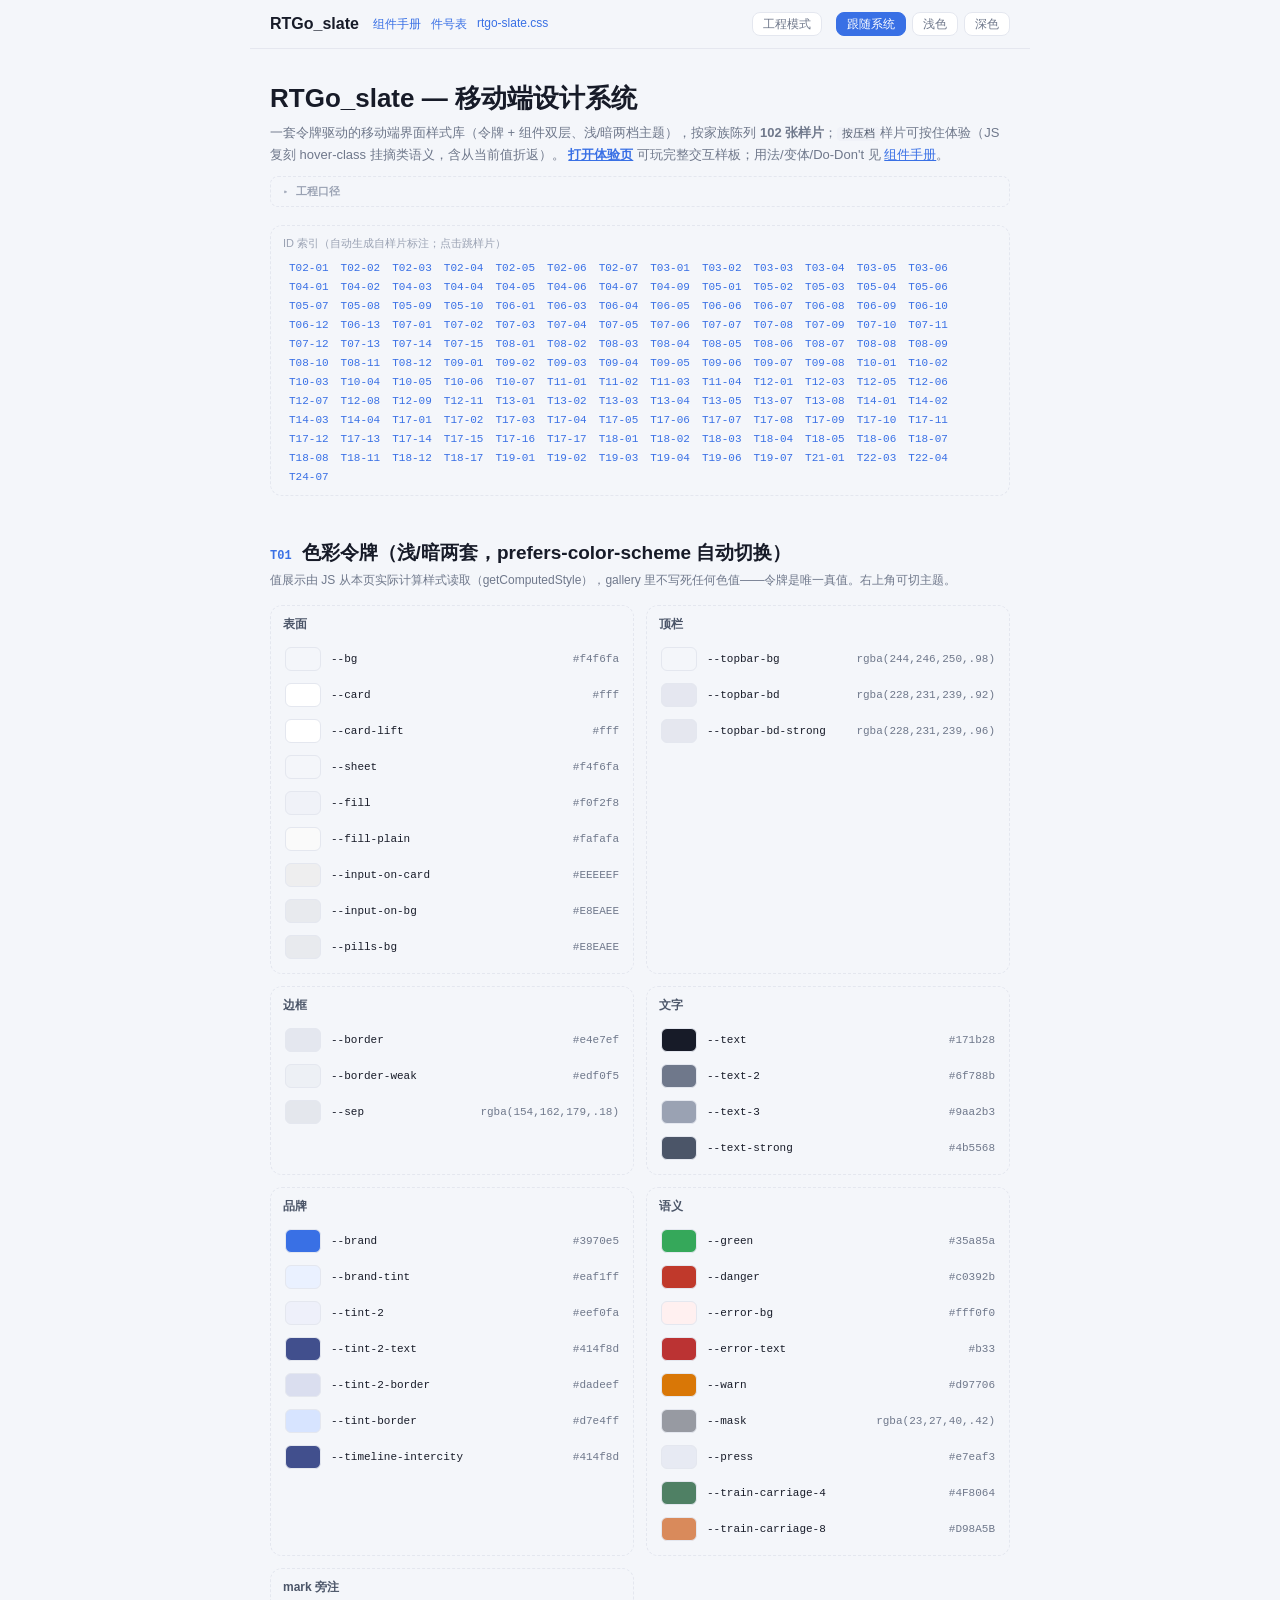
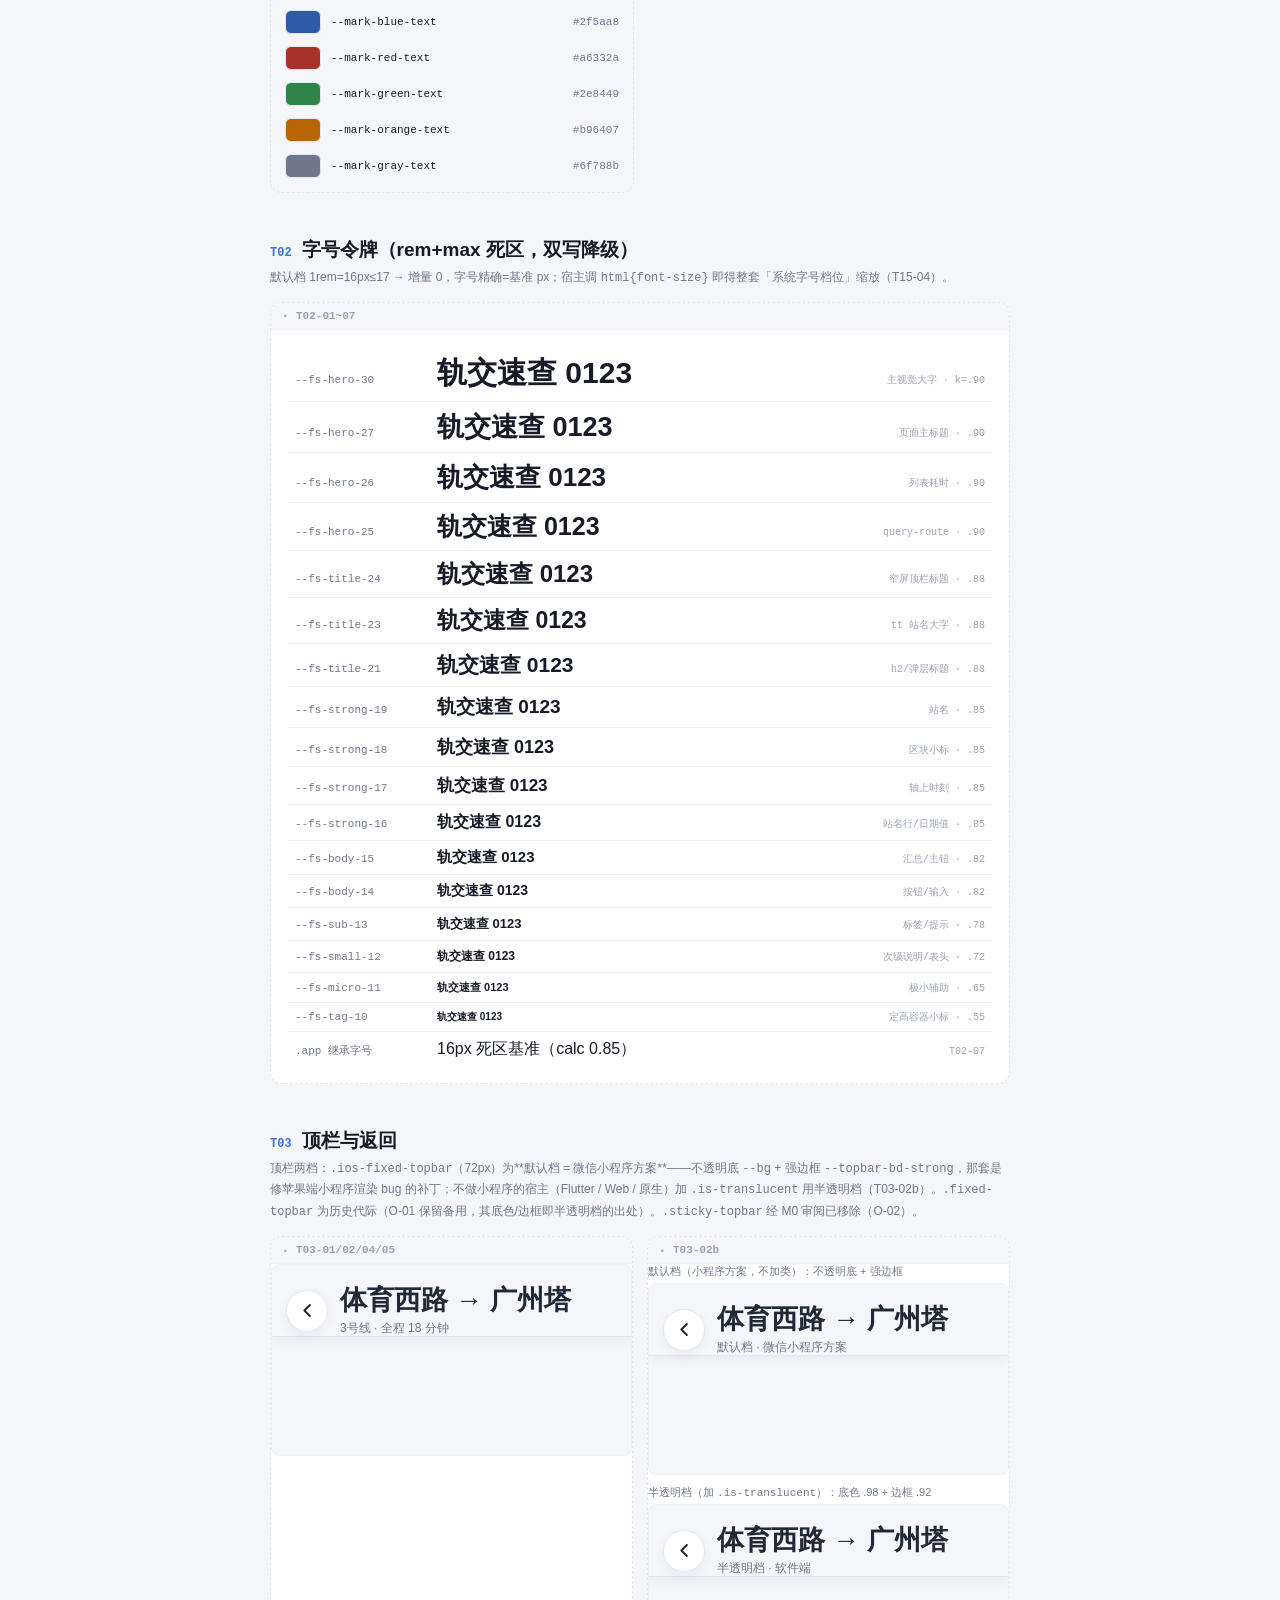
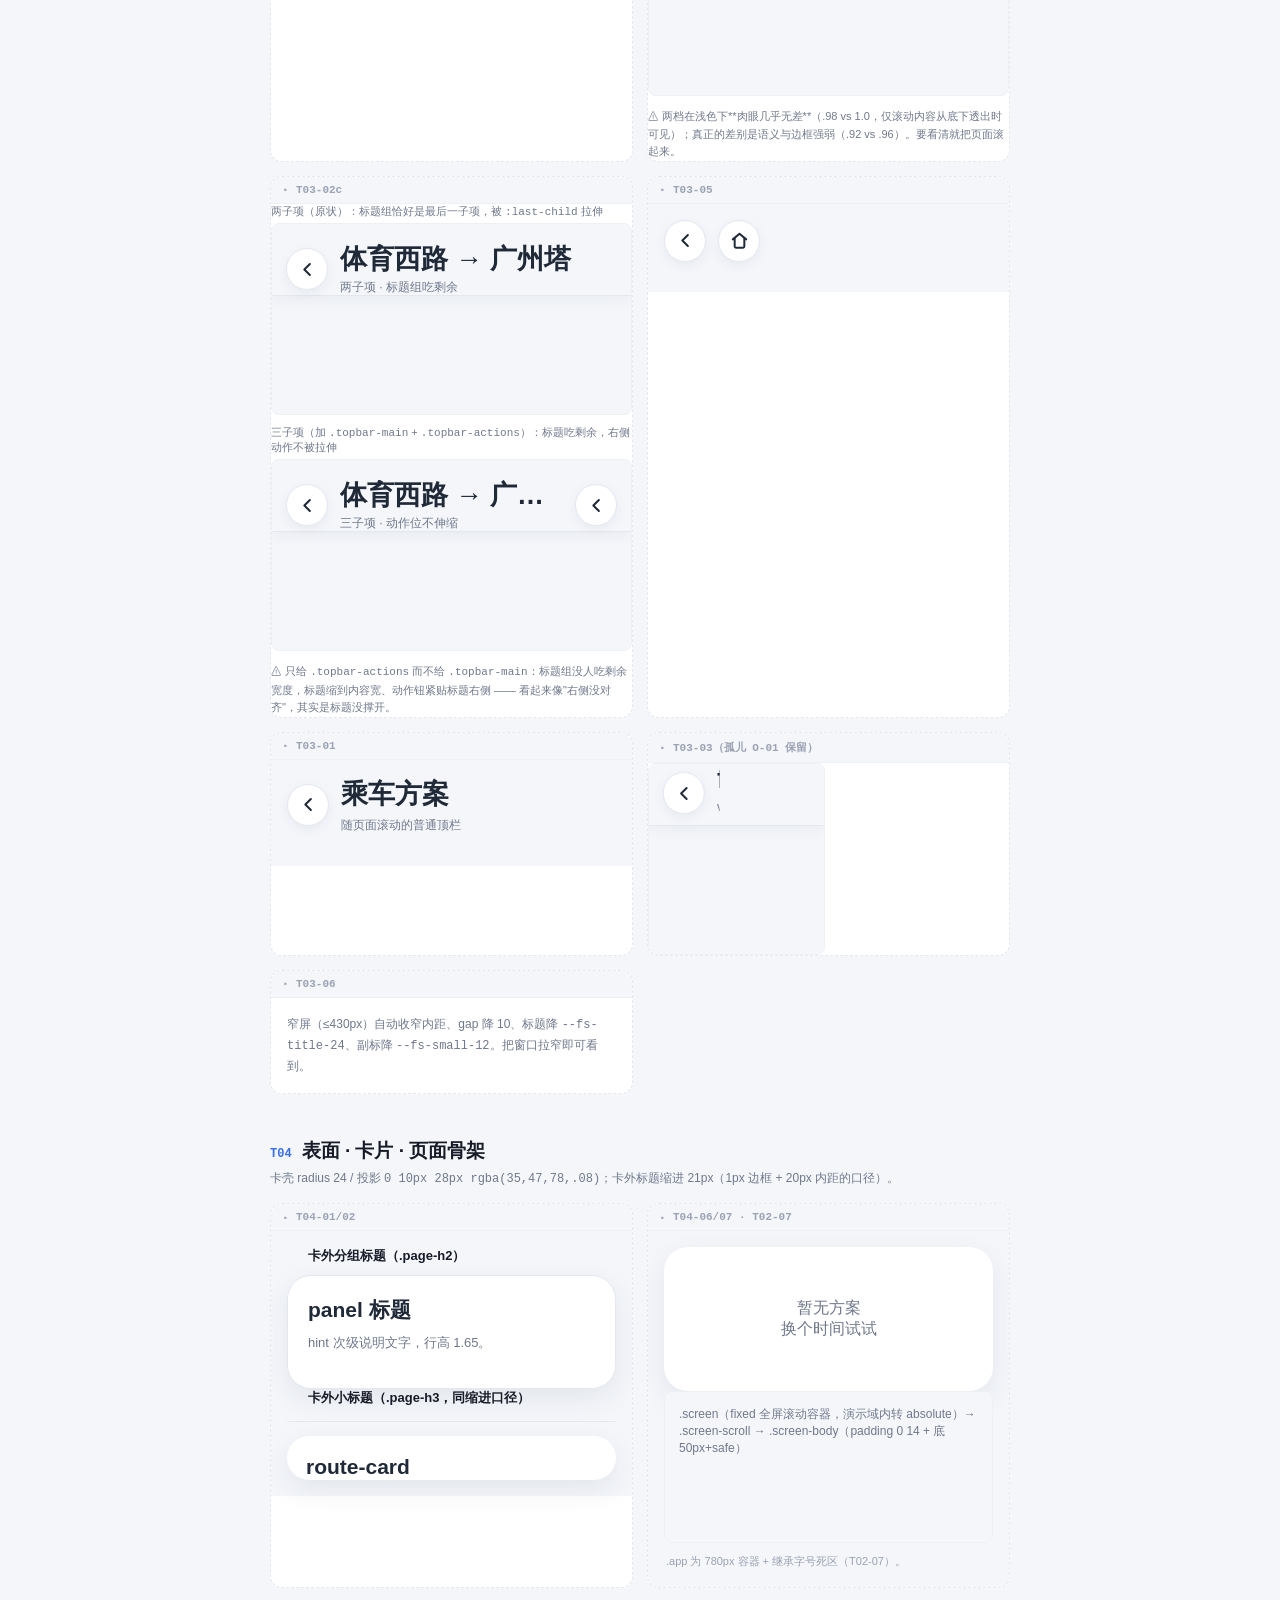
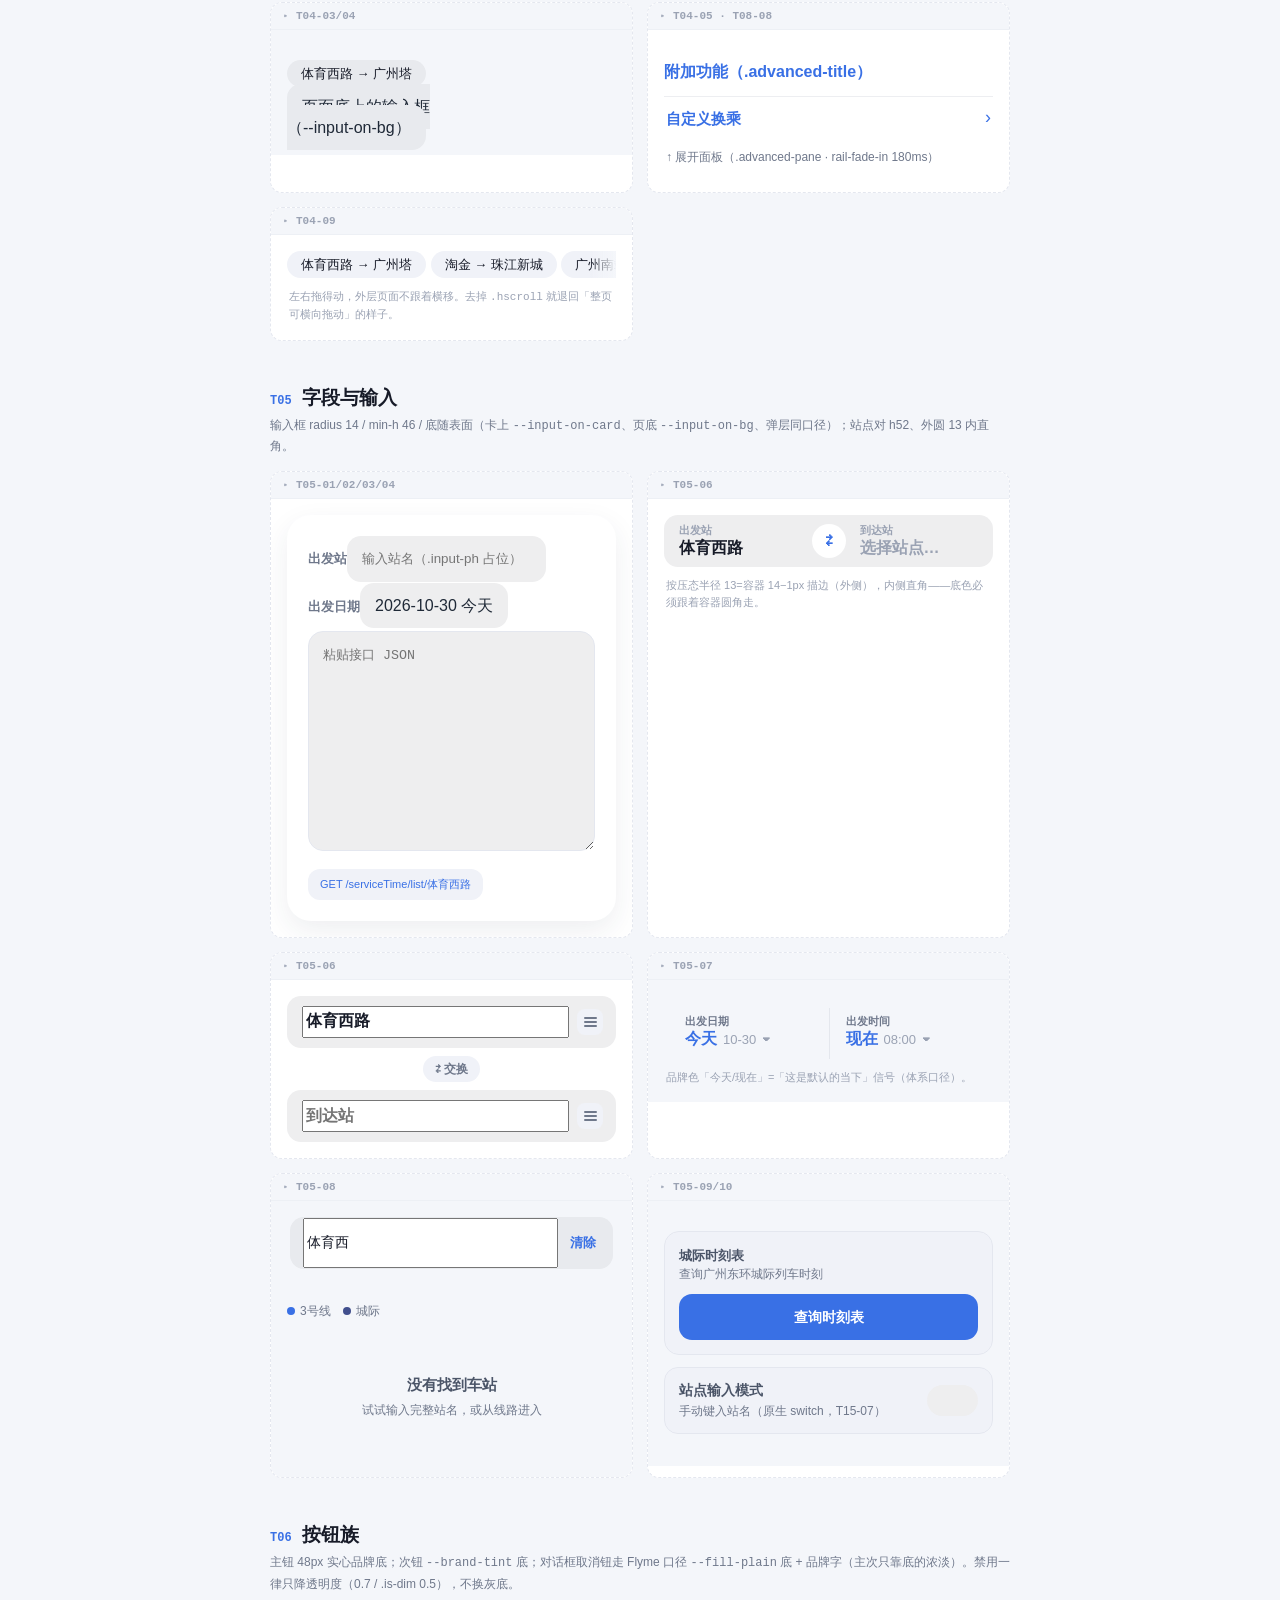
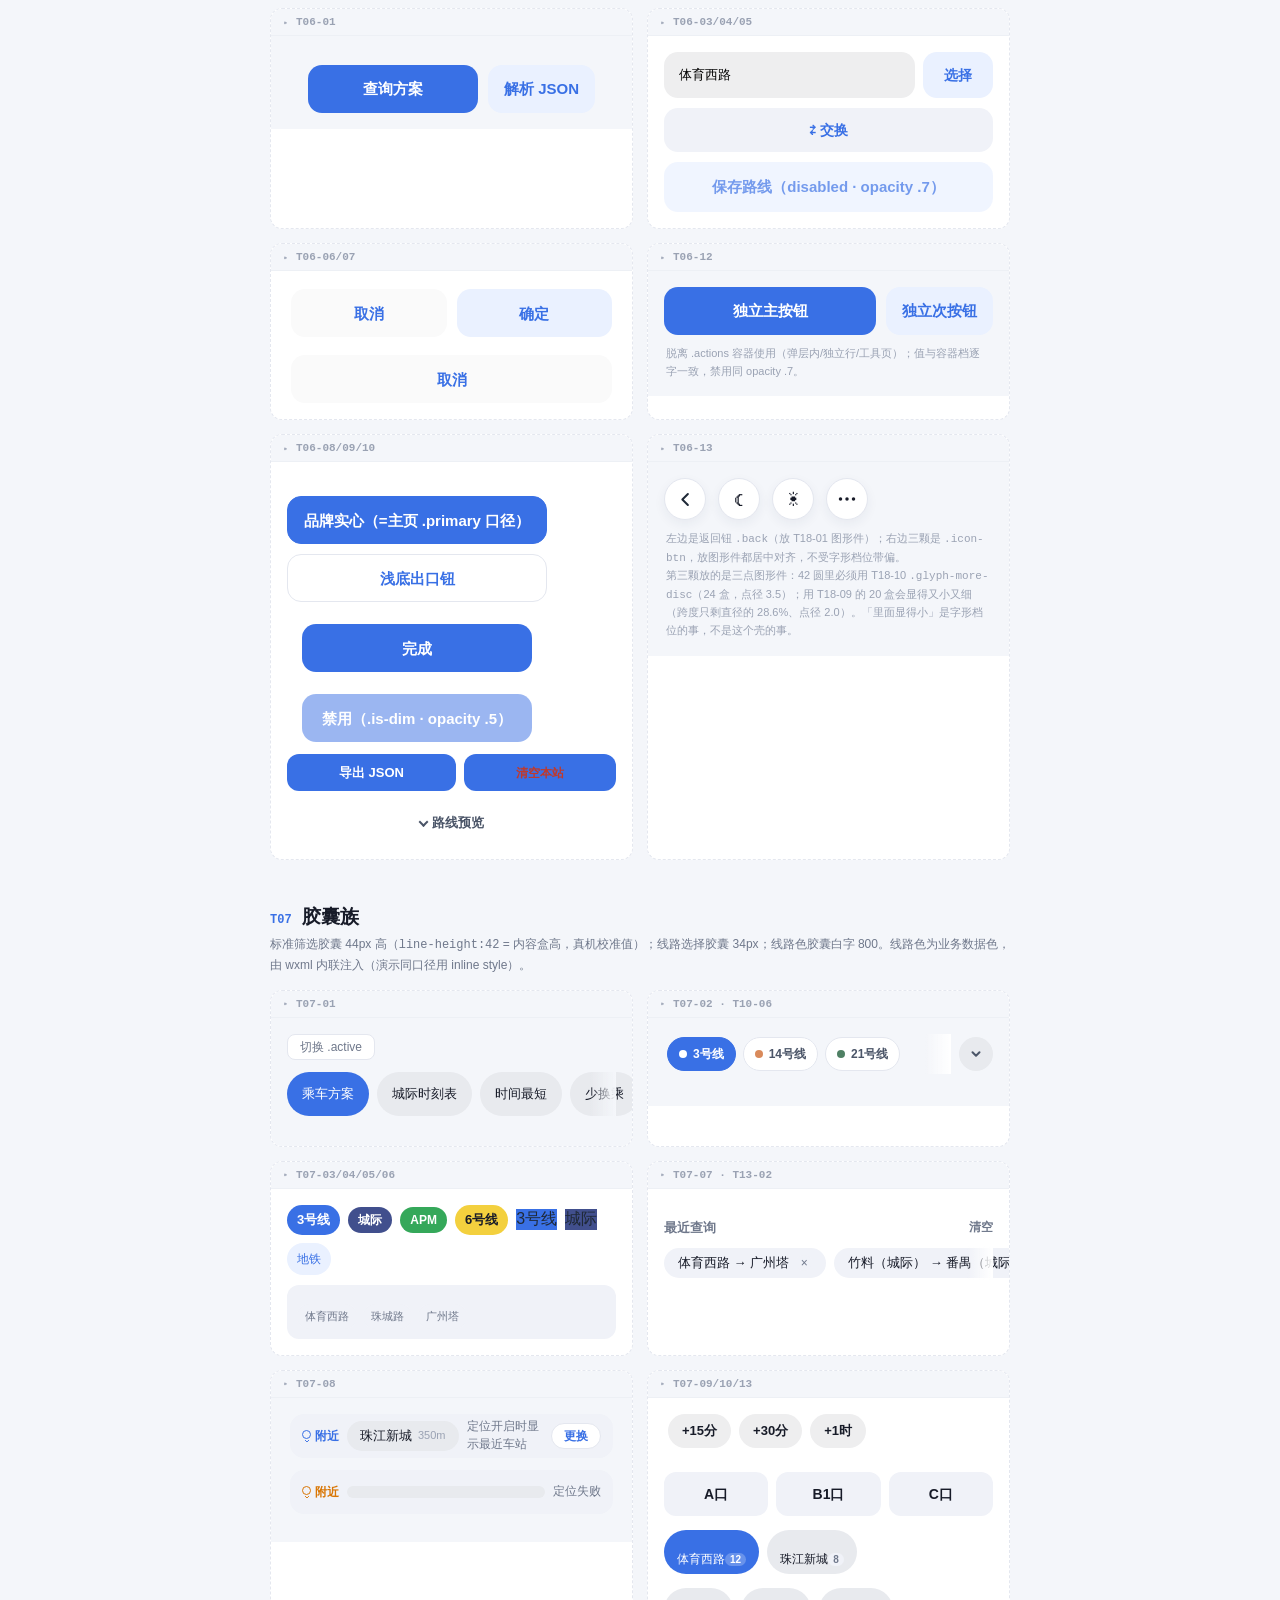
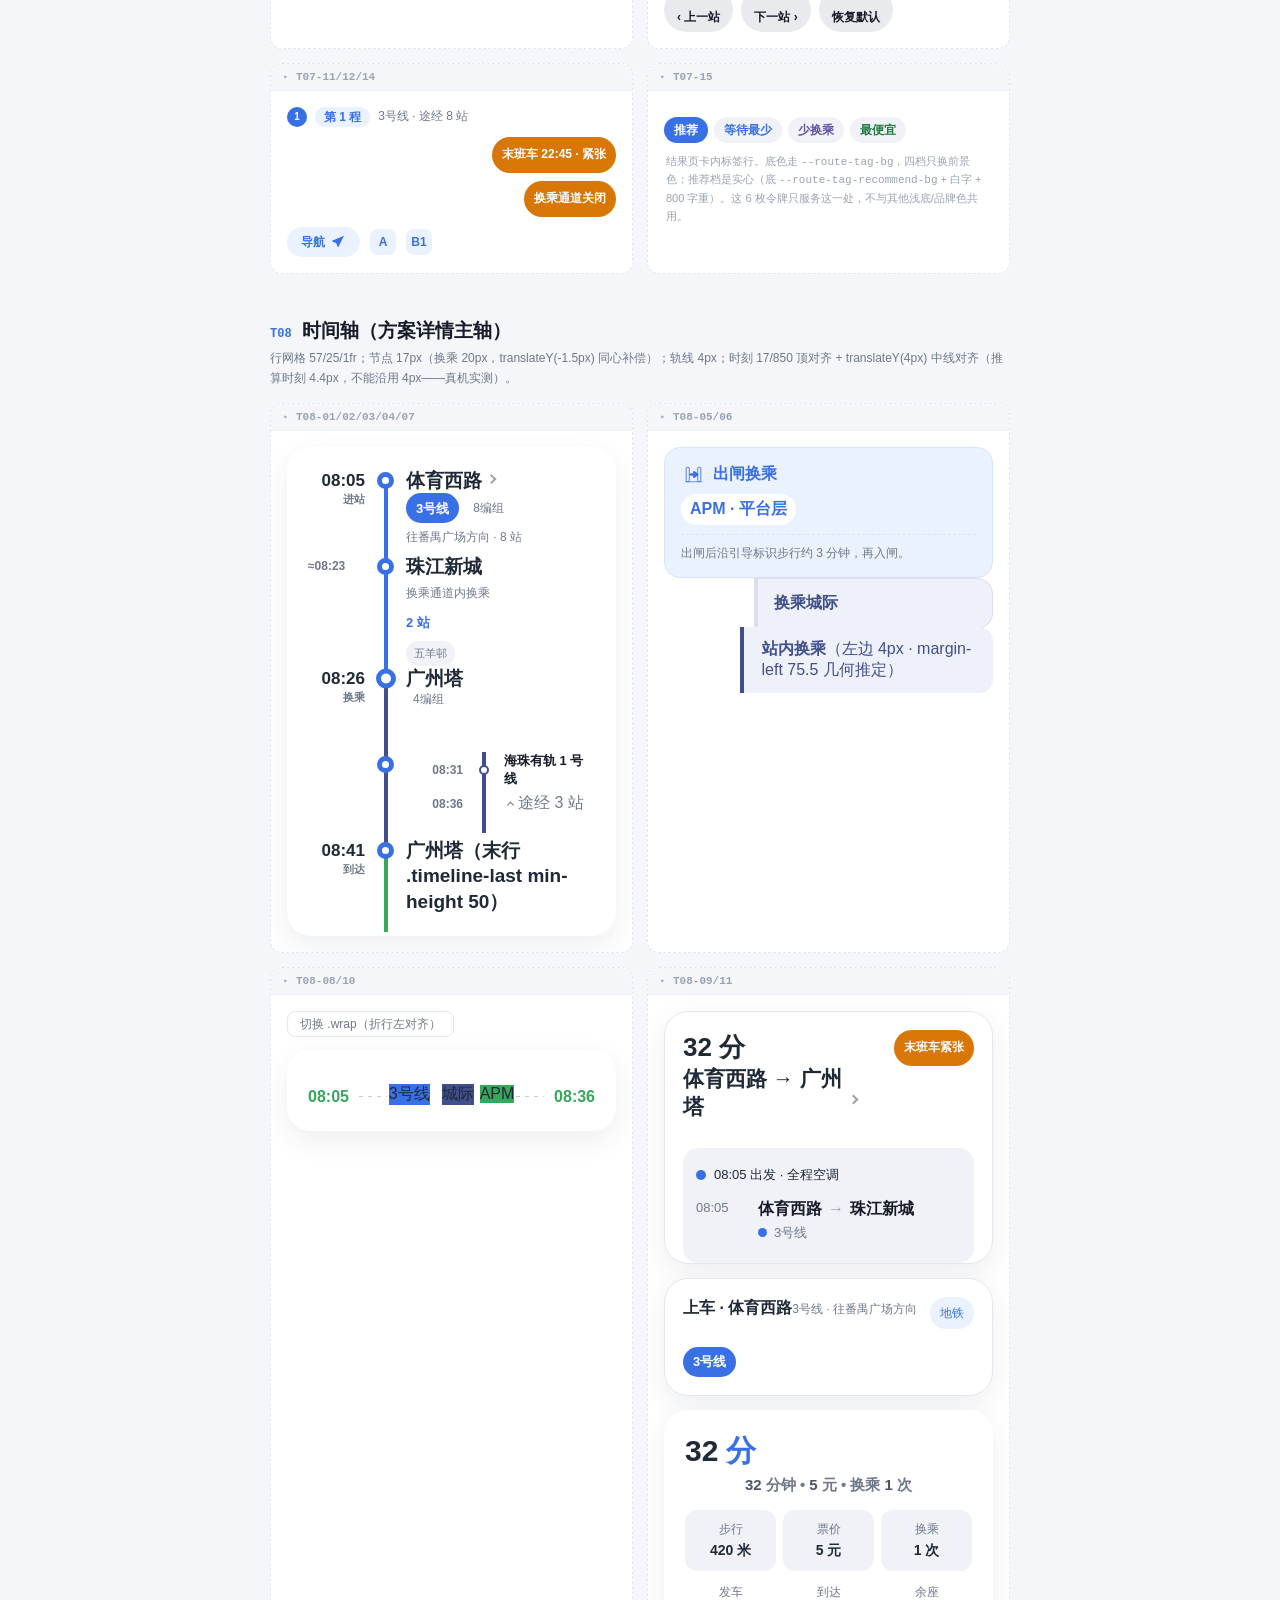
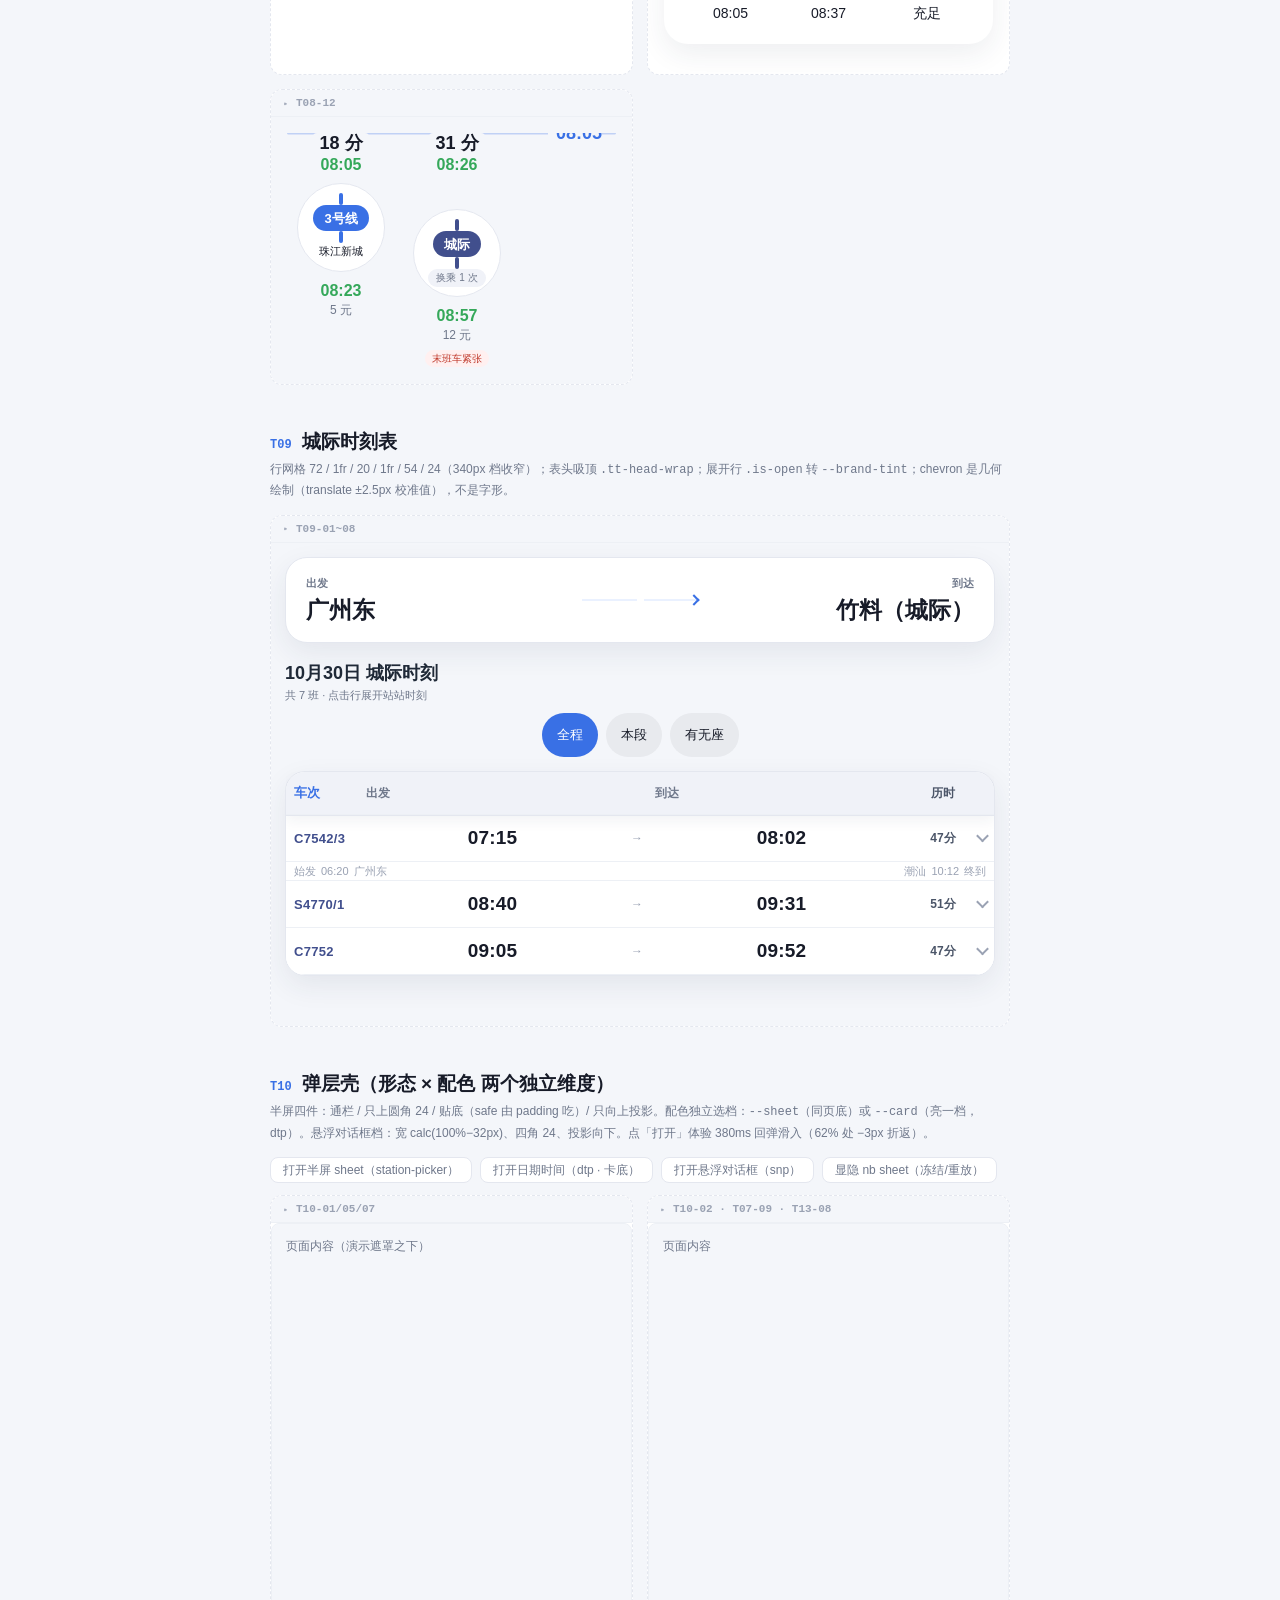
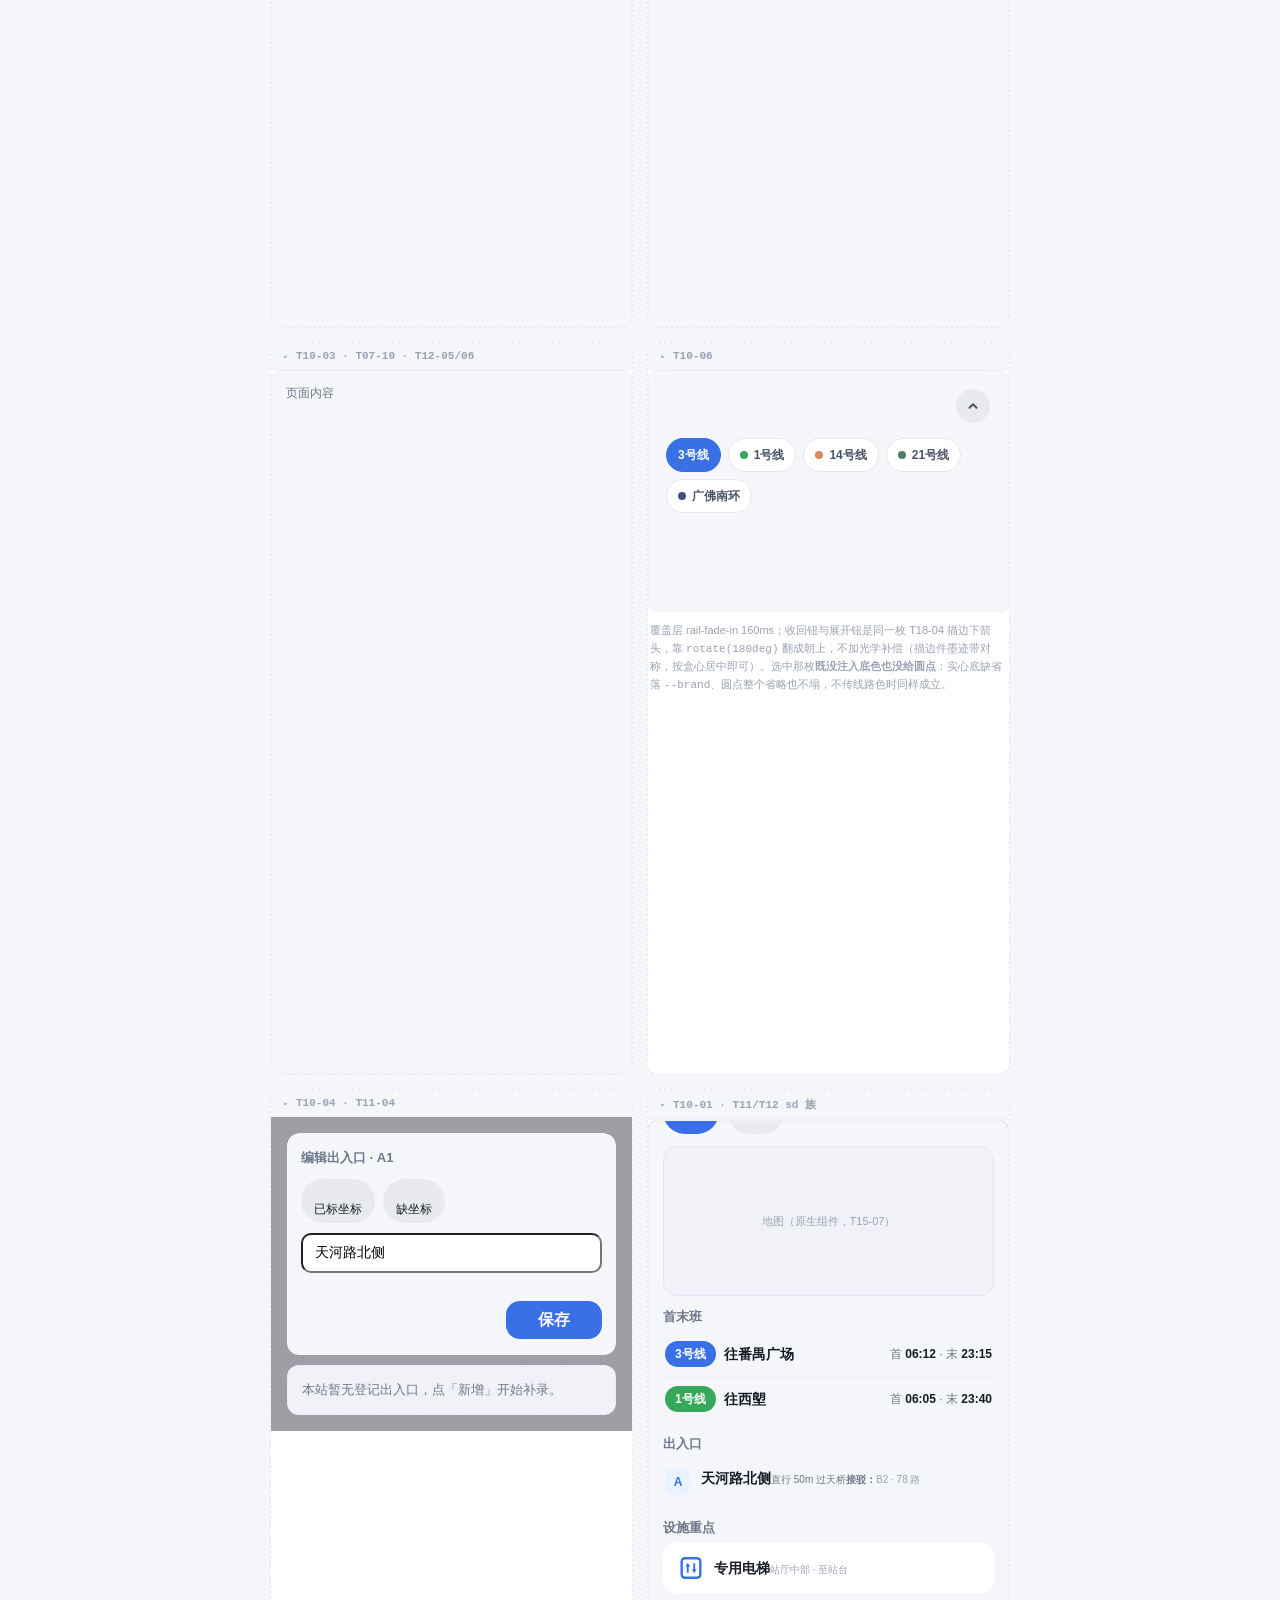
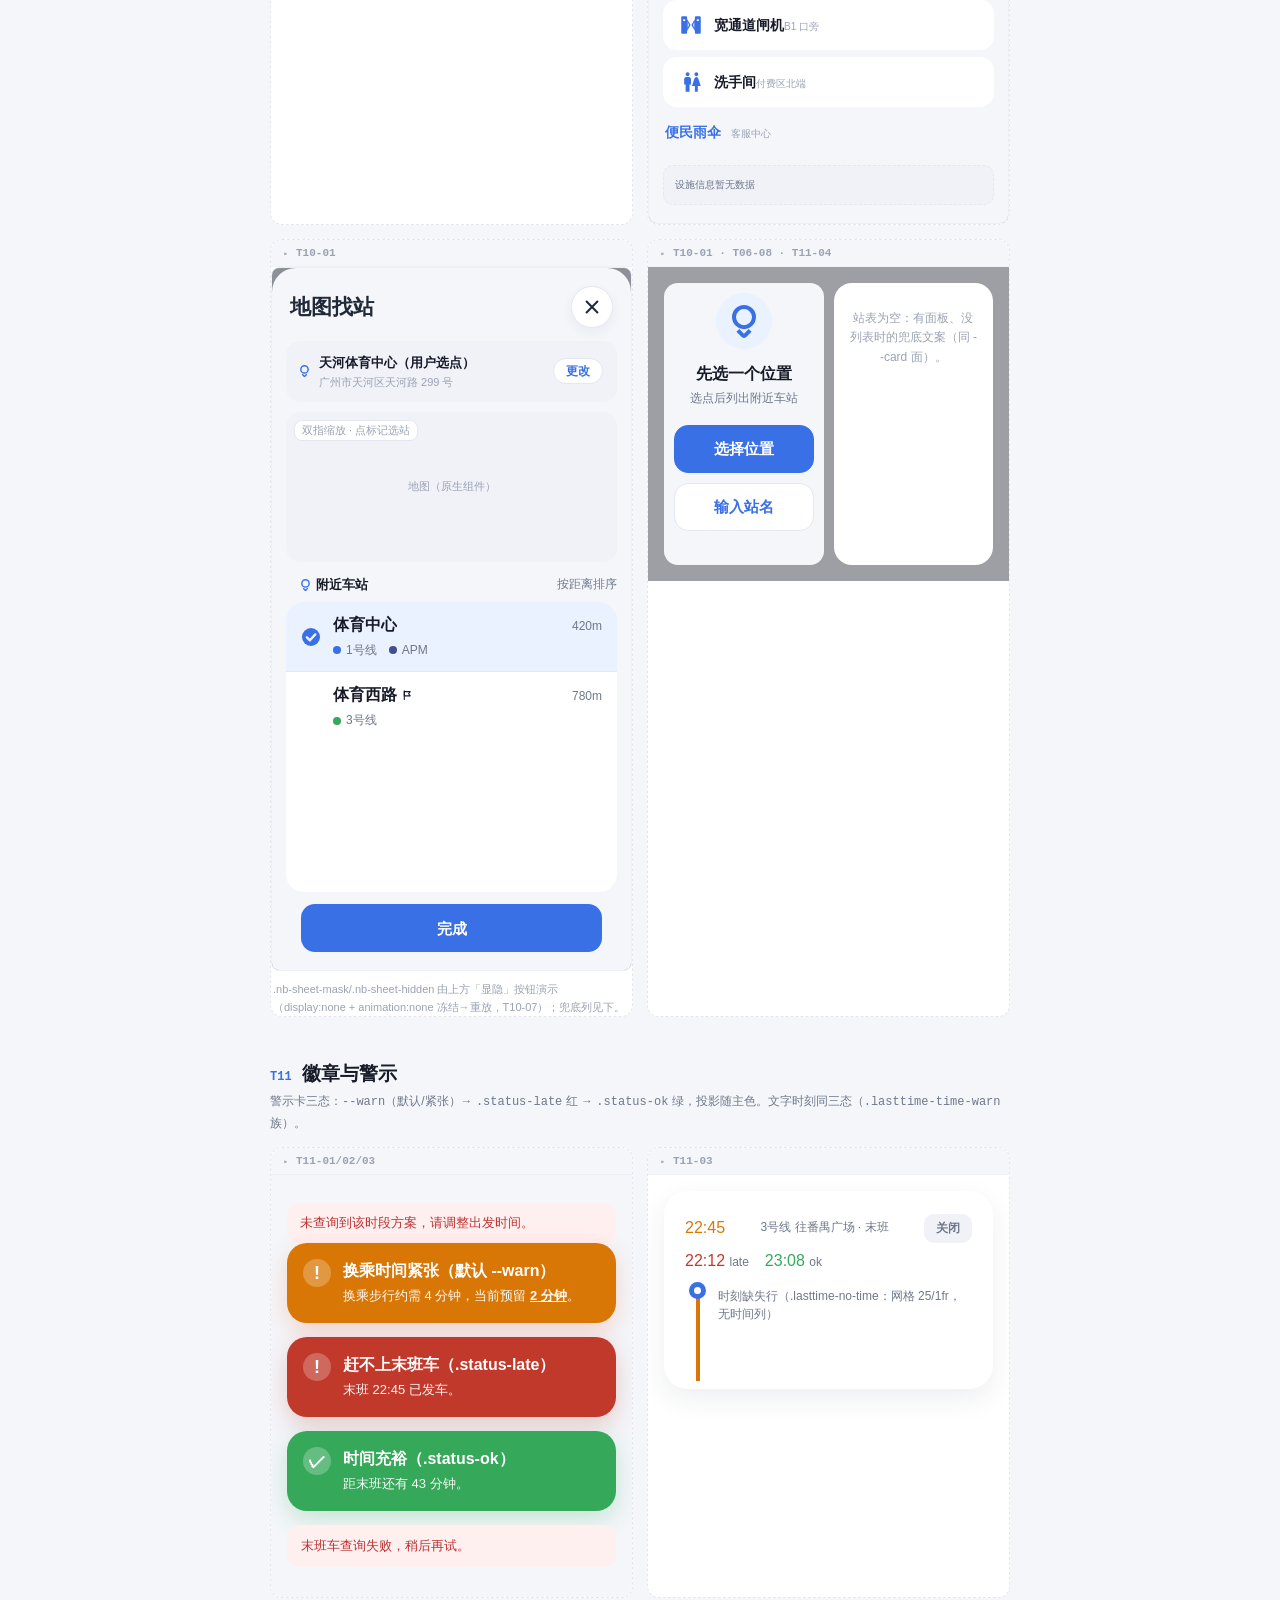
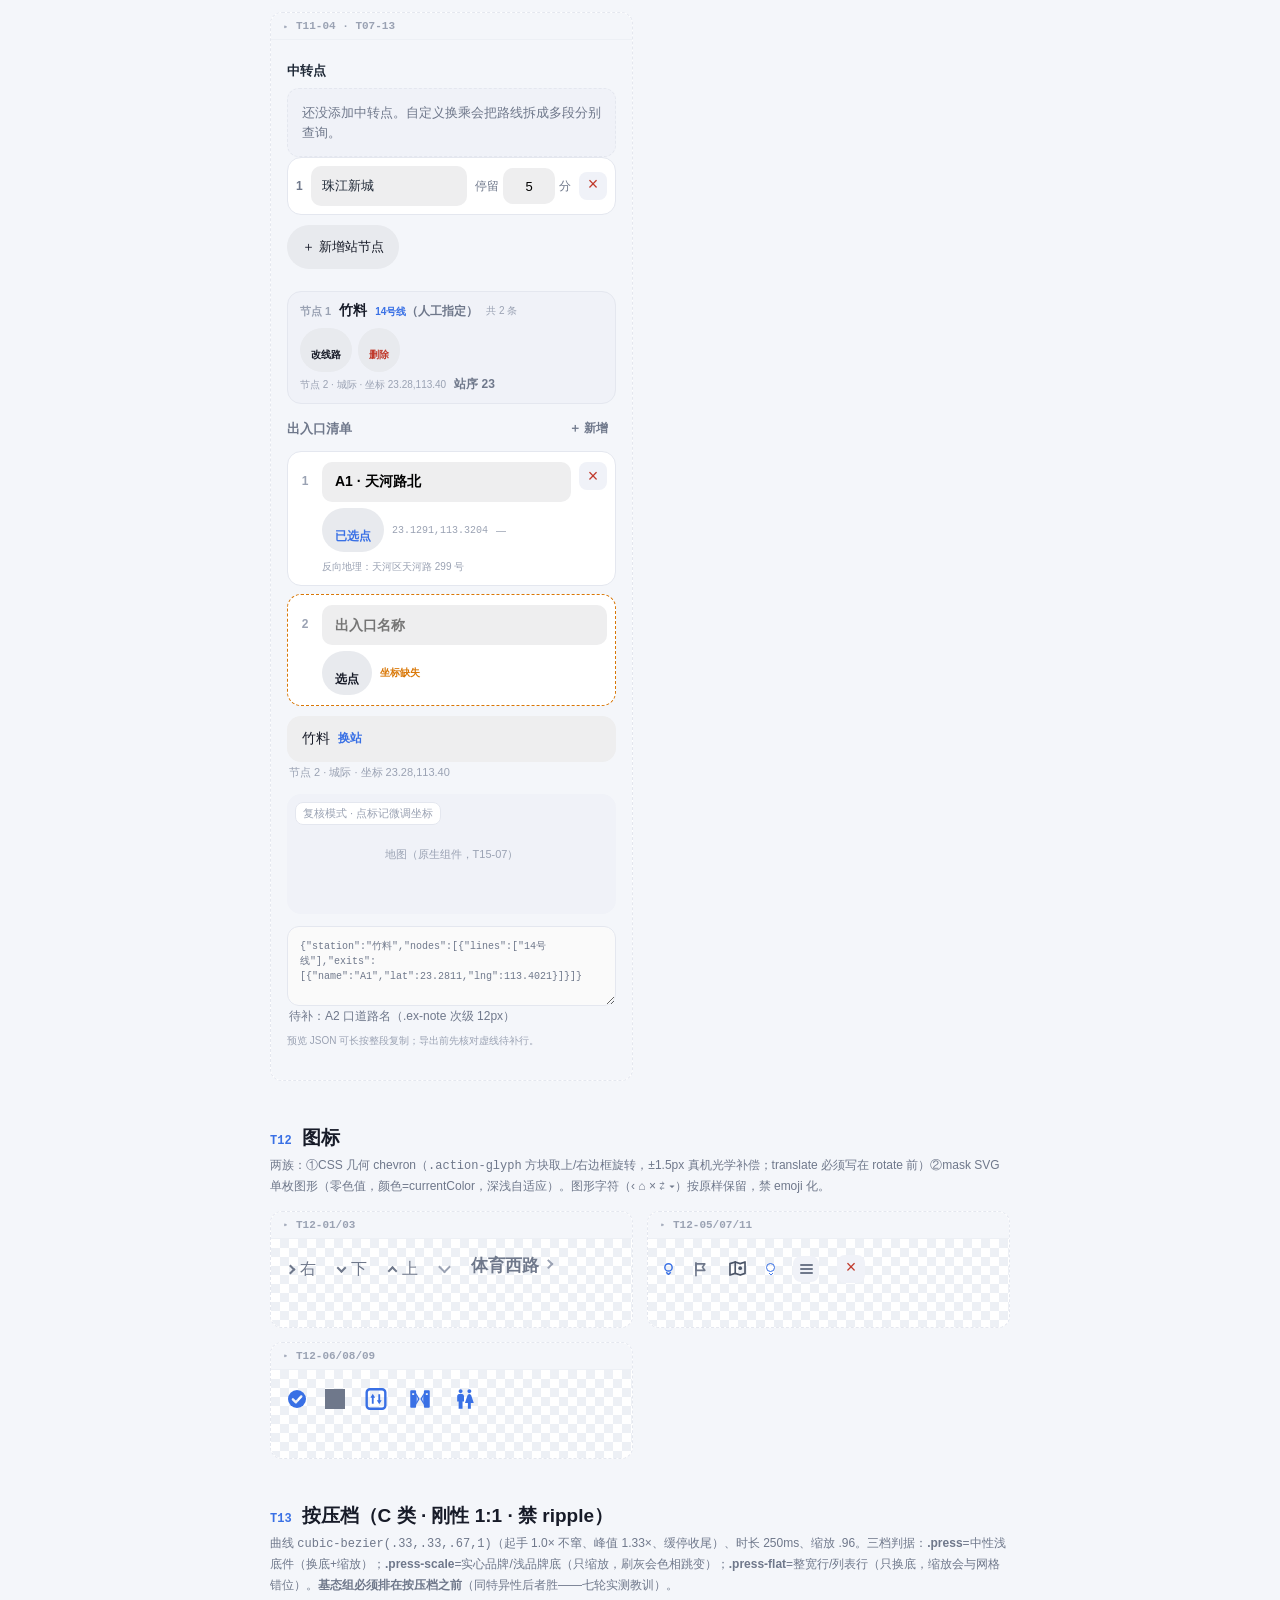
==== commit a70f16c6: "gallery 口吻统一" ====
--- a/gallery.html
+++ b/gallery.html
@@ -420,7 +420,7 @@
 <!-- ================= G8/T08 时间轴 ================= -->
 <section class="g-sec" id="s-t08">
   <h2><span class="g-secid">T08</span> 时间轴（方案详情主轴）</h2>
-  <p class="g-note">行网格 57/25/1fr；节点 17px（换乘 20px，translateY(-1.5px) 同心补偿）；轨线 4px；时刻 17/850 顶对齐 + translateY(4px) 中线对齐（推算时刻 4.4px，不能沿用 4px——真机定稿）。</p>
+  <p class="g-note">行网格 57/25/1fr；节点 17px（换乘 20px，translateY(-1.5px) 同心补偿）；轨线 4px；时刻 17/850 顶对齐 + translateY(4px) 中线对齐（推算时刻 4.4px，不能沿用 4px——真机实测）。</p>
   <div class="g-grid">
     <figure class="g-spec"><figcaption class="g-tag"><details class="g-meta"><summary><span class="g-id">T08-01/02/03/04/07</span></summary><span class="g-cls">.timeline-row .time .time-est .rail .node .node-transfer .rail-line .station .meta .meta-line .formation-tag .station-nav .nav-chev .leg-* .lastStationDetail</span><span class="g-src">index:60-141 · detail.wxss</span></details></figcaption>
       <div class="g-stage">
@@ -863,8 +863,8 @@
 
 <!-- ================= G15/T17 跨项目组件 ================= -->
 <section class="g-sec" id="s-t17">
-  <h2><span class="g-secid">T17</span> 跨项目组件（外部产品沉淀）</h2>
-  <p class="g-note">这些件不来自本系统的原始版本 —— 由另一个产品开发时沉淀入册（T17 段）。改名两项：.tt-flat-*（平铺式时刻表）、.facts-plain/.fact-plain（防 T08-11 撞名）。.tag 的 .132em 补偿挂 Y-R1 开放项。</p>
+  <h2><span class="g-secid">T17</span> 跨项目组件（来自外部产品）</h2>
+  <p class="g-note">这些件不来自本系统的原始版本 —— 由另一个产品开发时整理入册（T17 段）。改名两项：.tt-flat-*（平铺式时刻表）、.facts-plain/.fact-plain（防 T08-11 撞名）。.tag 的 .132em 补偿尚有开放项。</p>
   <div class="g-grid">
     <figure class="g-spec"><figcaption class="g-tag"><details class="g-meta"><summary><span class="g-id">T17-01</span></summary><span class="g-cls">.stop-list .stop-row .stop-pill .stop-main .stop-dir .stop-eta .stop-clock .stop-sub .stop-arrow .is-none</span><span class="g-src">ui-kit:281-294</span></details></figcaption>
       <div class="g-stage">
@@ -1155,7 +1155,7 @@
 
 
 
-<!-- ================= G17/T19 票务指南弹层（2026-10-31 新增页） ================= -->
+<!-- ================= G17/T19 票务指南弹层 ================= -->
 <section class="g-sec" id="s-t18">
   <h2><span class="g-secid">T18</span> 图形件（本仓自建）</h2>
   <p class="g-note">这批件的几何不再从字符照抄，而是与 Flutter 侧 <code>foundation/glyphs.dart</code> 共用同一个 <b>24×24 viewBox、同一条 path</b>：两个宿主逐像素同源。理由是字符的墨迹位置随字体与像素密度浮动（同一份样式实测：无头 Chrome 居中、桌面 Chrome 的 <code>×</code> 高 1.9px），只能靠 <code>translateY</code> 打补丁；图形件没有基线问题。线宽按 Flutter 的 2px 屏幕像素换算成 viewBox 单位（<code>2×24/盒尺寸</code>），逐件写死。</p>
@@ -1186,7 +1186,7 @@
           <view class="sheet-close"><view class="glyph glyph-close"></view></view>
           <view class="sheet-close"><view class="glyph glyph-close" style="width:18px;height:18px"></view></view>
         </div>
-        <p class="g-hint">26 盒是为把墨迹做到 12.8px 反算出来的（30 号字符实测 12.77px），不是随便给的尺寸 —— 盒小了叉会显瘦，盒大了会顶到圆边。</p>
+        <p class="g-hint">26 盒是为把墨迹做到 12.8px 反算出来的（30 号字符实测 12.77px）—— 盒小了叉会显瘦，盒大了会顶到圆边。</p>
       </div>
     </figure>
     <figure class="g-spec"><figcaption class="g-tag"><details class="g-meta"><summary><span class="g-id">T18-03</span></summary><span class="g-cls">.glyph .glyph-chevron（右箭头 ›）</span><span class="g-src">16 盒 · 描边 2px · 墨迹 11.3px</span></details></figcaption>
@@ -1206,7 +1206,7 @@
           <view class="line-expand-btn"><view class="glyph glyph-chevron-down line-expand-arrow"></view></view>
           <view class="line-grid-expand-row"><view class="line-expand-btn"><view class="glyph glyph-chevron-down line-expand-arrow"></view></view></view>
         </div>
-        <p class="g-hint">左起：主档（14 盒）／站选器线路条的展开钮（34 圆）／收起钮（同一枚 <code>rotate(180deg)</code>）。<b>14 盒不是随手取的</b>：Flutter 侧同一处是 <code>size:14</code>、线宽恒 2dp，换算成 mask 是 14 盒 + stroke-unit 3.43（照抄 3 会细成 1.75px）。描边件的墨迹带关于画布 y=12 对称，按盒心居中即可，<b>不要加光学补偿</b> —— 那是 T18-05 实心三角的事。改盒必须同步改 stroke-unit（= 2×24/盒）。</p>
+        <p class="g-hint">左起：主档（14 盒）／站选器线路条的展开钮（34 圆）／收起钮（同一枚 <code>rotate(180deg)</code>）。<b>mask 用 14 盒、stroke-unit 3.43</b>：按 2px 线宽换算（照抄 3 会细成 1.75px）。描边件的墨迹带关于画布 y=12 对称，按盒心居中即可，<b>不要加光学补偿</b> —— 那是 T18-05 实心三角的事。改盒必须同步改 stroke-unit（= 2×24/盒）。</p>
       </div>
     </figure>
     <figure class="g-spec"><figcaption class="g-tag"><details class="g-meta"><summary><span class="g-id">T18-05</span></summary><span class="g-cls">.glyph .glyph-caret-down（字尾小三角）</span><span class="g-src">7 盒 · 实心 · 墨迹 5.0×4.7px</span></details></figcaption>
@@ -1215,7 +1215,7 @@
           <view style="display:flex;align-items:center;color:var(--text-3)"><text style="font-size:12px">出发日期</text><view class="glyph glyph-caret-down" style="margin-left:6px"></view></view>
           <view style="display:flex;align-items:center;color:var(--text-3)"><text style="font-size:12px">出发时间</text><view class="glyph glyph-caret-down" style="margin-left:6px"></view></view>
         </div>
-        <p class="g-hint">7 盒是照 12px 字符 <code>▾</code> 的实机墨迹（5.0×4.7）反算的，盒底留 2.3px 让墨迹落回原来的基线位置。它<b>只贴在文字后面</b>当「这里能点开」的提示（<code>vertical-align:-2px</code> 让它贴住文字底部）；独立摆放的展开/收起钮用 T18-04 描边下箭头。两件的分界是语义，不是大小。</p>
+        <p class="g-hint">7 盒是照 12px 字符 <code>▾</code> 的实测墨迹（5.0×4.7）反算的，盒底留 2.3px 让墨迹落回原来的基线位置。它<b>只贴在文字后面</b>当「这里能点开」的提示（<code>vertical-align:-2px</code> 让它贴住文字底部）；独立摆放的展开/收起钮用 T18-04 描边下箭头。两件的分界是语义，不是大小。</p>
       </div>
     </figure>
     <figure class="g-spec"><figcaption class="g-tag"><details class="g-meta"><summary><span class="g-id">T18-06</span></summary><span class="g-cls">.glyph .glyph-swap（交换 ⇄）</span><span class="g-src">24 盒 · 描边 1.6 · 墨迹 14.8×14.8px</span></details></figcaption>
@@ -1224,7 +1224,7 @@
           <view class="swap-face"><view class="glyph glyph-swap"></view></view>
           <view class="glyph glyph-swap" style="color:var(--brand)"></view>
         </div>
-        <p class="g-hint">墨迹 14.8×14.8 与 16px 字符 <code>⇄</code> 的实机一致，中心正好在盒心 —— 放进 34 圆（<code>.swap-face</code>）不用再补位移。16px 的 ⇄ 各家字体墨迹差很多，这四条直线是全平台唯一稳定的画法。</p>
+        <p class="g-hint">墨迹 14.8×14.8 与 16px 字符 <code>⇄</code> 的实测一致，中心正好在盒心 —— 放进 34 圆（<code>.swap-face</code>）不用再补位移。16px 的 ⇄ 各家字体墨迹差很多，这四条直线是全平台唯一稳定的画法。</p>
       </div>
     </figure>
     <figure class="g-spec"><figcaption class="g-tag"><details class="g-meta"><summary><span class="g-id">T18-07</span></summary><span class="g-cls">.glyph .glyph-pick（列表三横条）</span><span class="g-src">13×10 盒 · 三条 2px · 圆角 1</span></details></figcaption>
@@ -1256,7 +1256,7 @@
           <view class="glyph glyph-filter" style="color:var(--text-2)"></view>
           <view class="glyph glyph-filter" style="color:var(--brand)"></view>
         </div>
-        <p class="g-hint">漏斗轮廓，24 盒 / stroke-unit 2 / 圆头圆角。<b>为什么不画三横条</b>：三横条已被 T18-07 <code>.glyph-pick</code> 占住（车站列表 / 线路网格入口），同框放两枚三横条分不清哪个是「打开列表」。颈宽 5 / 内净空 3 是硬下限 —— 2px 描边左右各吃 1px，再窄必糊成一团（同 T18-11 删门）。</p>
+        <p class="g-hint">漏斗轮廓，24 盒 / stroke-unit 2 / 圆头圆角。<b>不画三横条</b>：三横条已被 T18-07 <code>.glyph-pick</code> 占住（车站列表 / 线路网格入口），同框放两枚三横条分不清哪个是「打开列表」。颈宽 5 / 内净空 3 是硬下限 —— 2px 描边左右各吃 1px，再窄必糊成一团（同 T18-11 删门）。</p>
       </div>
     </figure>
     <figure class="g-spec"><figcaption class="g-tag"><details class="g-meta"><summary><span class="g-id">T18-13 / T18-14</span></summary><span class="g-cls">.glyph .glyph-sort-asc / .glyph .glyph-sort-desc（排序 · 正序 / 倒序）</span><span class="g-src">24 盒 · 描边 2px · 墨迹 16.9×16.4 · 两枚为上下镜像</span></details></figcaption>
@@ -1267,7 +1267,7 @@
           <view class="glyph glyph-sort-asc" style="color:var(--text-2)"></view>
           <view class="glyph glyph-sort-desc" style="color:var(--text-2)"></view>
         </div>
-        <p class="g-hint">构图：<b>左竖箭头 + 右三条等长横线</b>。等长是刻意的 —— 长短递减在这套语言里读作「数据量」，等长才读作「列表顺序」。两枚是同一件的上下镜像：三条横线逐值相同（y 6.5 / 12 / 17.5，x 13.5→19.5），只把箭头翻过来。<br>箭头是 45° 对称双翼：单翼（勾形）会被读成「已完成」，与「方向」的语义正好相反。</p>
+        <p class="g-hint">构图：<b>左竖箭头 + 右三条等长横线</b>。等长 —— 长短递减在这套语言里读作「数据量」，等长才读作「列表顺序」。两枚是同一件的上下镜像：三条横线逐值相同（y 6.5 / 12 / 17.5，x 13.5→19.5），只把箭头翻过来。<br>箭头是 45° 对称双翼：单翼（勾形）会被读成「已完成」，与「方向」的语义正好相反。</p>
       </div>
     </figure>
     <figure class="g-spec"><figcaption class="g-tag"><details class="g-meta"><summary><span class="g-id">T18-15 / T18-16</span></summary><span class="g-cls">.glyph .glyph-favorite / .glyph .glyph-favorite-on（收藏 · 未选中 / 已选中）</span><span class="g-src">24 盒 · 描边 2px · 墨迹 17×15.5 · 家族第一枚「同形两态」</span></details></figcaption>
@@ -1290,7 +1290,7 @@
           <view class="icon-btn" data-hover-class="press"><view class="glyph glyph-favorite"></view></view>
           <view class="icon-btn" data-hover-class="press"><view class="glyph glyph-share"></view></view>
         </div>
-        <p class="g-hint">构图：右上 / 中左 / 右下三个节点，中左那个分别连另外两个（之字走向）。<b>为什么是空心环</b>：做成实心点会与同框的 T18-10（三点实心圆）撞形，环让两枚在小尺寸下仍能区分。两段连线的端点落在环外缘（距圆心 3.4 = r 2.4 + 半个线宽），圆头端点与环合流，不留缝也不扎进环心。<br>上面四颗同框即是这六枚的典型用法：<b>线宽、盒尺寸、墨迹占比一致</b>，放进工具栏不会有一枚显出「细」或「大」。</p>
+        <p class="g-hint">构图：右上 / 中左 / 右下三个节点，中左那个分别连另外两个（之字走向）。<b>空心环</b>：做成实心点会与同框的 T18-10（三点实心圆）撞形，环让两枚在小尺寸下仍能区分。两段连线的端点落在环外缘（距圆心 3.4 = r 2.4 + 半个线宽），圆头端点与环合流，不留缝也不扎进环心。<br>上面四颗同框即是这六枚的典型用法：<b>线宽、盒尺寸、墨迹占比一致</b>，放进工具栏不会有一枚显出「细」或「大」。</p>
       </div>
     </figure>
     <figure class="g-spec"><figcaption class="g-tag"><details class="g-meta"><summary><span class="g-id">T18 对照</span></summary><span class="g-cls">字符版（历史）vs 图形版（现行）</span><span class="g-src">母本已全部换用图形件，字符版只剩迁移对照价值</span></details></figcaption>
@@ -1304,7 +1304,7 @@
           <div style="text-align:center"><view class="nb-sheet-close"><text class="nb-sheet-close-x">×</text></view><p class="g-hint" style="margin-top:6px">nb-sheet 字符版</p></div>
           <div style="text-align:center"><view class="ig-close"><text class="ig-close-x">×</text></view><p class="g-hint" style="margin-top:6px">ig-panel 字符版</p></div>
         </div>
-        <p class="g-hint">back / close 的两个字符类已随 v1.22.2 从资产清出（2026-11-07 核过：五个字符类在上游 wxml/wxss 均为零引用、已全量换用图形件），上面只留图形版样片，<b>新页面一律用图形版</b>。下面三个字符类（sd-panel / nb-sheet / ig-panel 的 ×）上游同样已换图形件，资产里是否跟着清掉，等定。</p>
+        <p class="g-hint">back / close 的两个字符类已从资产清出（核过：五个字符类均零引用、已全量换用图形件），上面只留图形版样片，<b>新页面一律用图形版</b>。下面三个字符类（sd-panel / nb-sheet / ig-panel 的 ×）同样已换图形件，资产里保留作对照。</p>
       </div>
     </figure>
   </div>
@@ -1352,7 +1352,7 @@
 
 <section class="g-sec" id="g-t21">
   <h2><span class="g-secid">T21</span> 确认对话框（组合件 · 不新增壳类）</h2>
-  <p class="g-note">壳/头/钮**全部复用既有件**：<code>.snp-mask/.snp-panel</code>（T10-03 悬浮对话框档，**不是** T10-01 半屏的 78vh）＋ <code>.snp-head/.snp-title</code>（T10-05）＋ <code>.dtp-actions/.dtp-btn</code>（T06-06）。本族只补两件缺的子件：<code>.snp-body</code>（正文）与 <code>.dtp-btn.is-danger</code>（危险档）。上游组件自有 <code>.confirm-*</code> 名，资产侧不复制。</p>
+  <p class="g-note">壳/头/钮**全部复用既有件**：<code>.snp-mask/.snp-panel</code>（T10-03 悬浮对话框档，**不是** T10-01 半屏的 78vh）＋ <code>.snp-head/.snp-title</code>（T10-05）＋ <code>.dtp-actions/.dtp-btn</code>（T06-06）。本族只补两件缺的子件：<code>.snp-body</code>（正文）与 <code>.dtp-btn.is-danger</code>（危险档）。</p>
   <div class="g-grid">
     <figure class="g-spec"><figcaption class="g-tag"><details class="g-meta"><summary><span class="g-id">T21-01</span></summary><span class="g-cls">.snp-mask .snp-panel .snp-head .snp-title .snp-body .dtp-actions .dtp-btn .is-cancel .is-confirm .is-danger</span><span class="g-src">组合：T10-03 ＋ T10-05 ＋ T06-06（母本 components/confirm-dialog）</span></details></figcaption>
       <div class="g-stage pad0 bg-mask">
@@ -1384,7 +1384,7 @@
 
 <section class="g-sec" id="g-t22">
   <h2><span class="g-secid">T22</span> 列表管理（卡级选中 · 勾槽 · 管理底栏 · 顶栏动作）</h2>
-  <p class="g-note">上游类名是页面私有的 <code>.saved-*</code>，资产侧改通用名（2026-11-07 定稿：通用名更适合不面向单一产品的资产包）。<strong>卡内部版式不进件号</strong>：卡头/标题/时间行/时长全部由现有件拼（T04-01 卡壳 ＋ <code>.route-top</code> ＋ T08 <code>.duration</code> ＋ T08-08 轴 ＋ T08-11 facts），最后一张就是拼装示范。</p>
+  <p class="g-note">类名在原产品页面里是私有的 <code>.saved-*</code>，资产包改用通用名（不绑定单一产品）。<strong>卡内小件不单列</strong>：卡头/标题/时间行/时长全部由现有件拼（T04-01 卡壳 ＋ <code>.route-top</code> ＋ T08 <code>.duration</code> ＋ T08-08 轴 ＋ T08-11 facts），最后一张就是拼装示范。</p>
   <div class="g-grid">
     <figure class="g-spec"><figcaption class="g-tag"><details class="g-meta"><summary><span class="g-id">T22-03</span></summary><span class="g-cls">.route-card.is-selectable .route-card.is-selected .nb-row-chk.is-hollow .is-on .check-glyph .station-chip.is-strong .warning-badge.is-compact .duration .route-top</span><span class="g-src">母本 .saved-card / .saved-check / .saved-stale / .saved-warning</span></details></figcaption>
       <div class="g-stage bg-page">
@@ -1473,7 +1473,7 @@
 </section>
 
 
-<p style="margin-top:60px;color:var(--text-3);font-size:11px;text-align:center">RTGo_slate · 令牌 + 组件 + 样片 · 数值 1:1 照抄自真实上线产品</p>
+<p style="margin-top:60px;color:var(--text-3);font-size:11px;text-align:center">RTGo_slate · 令牌 + 组件 + 样片</p>
 </div>
 
 <script>
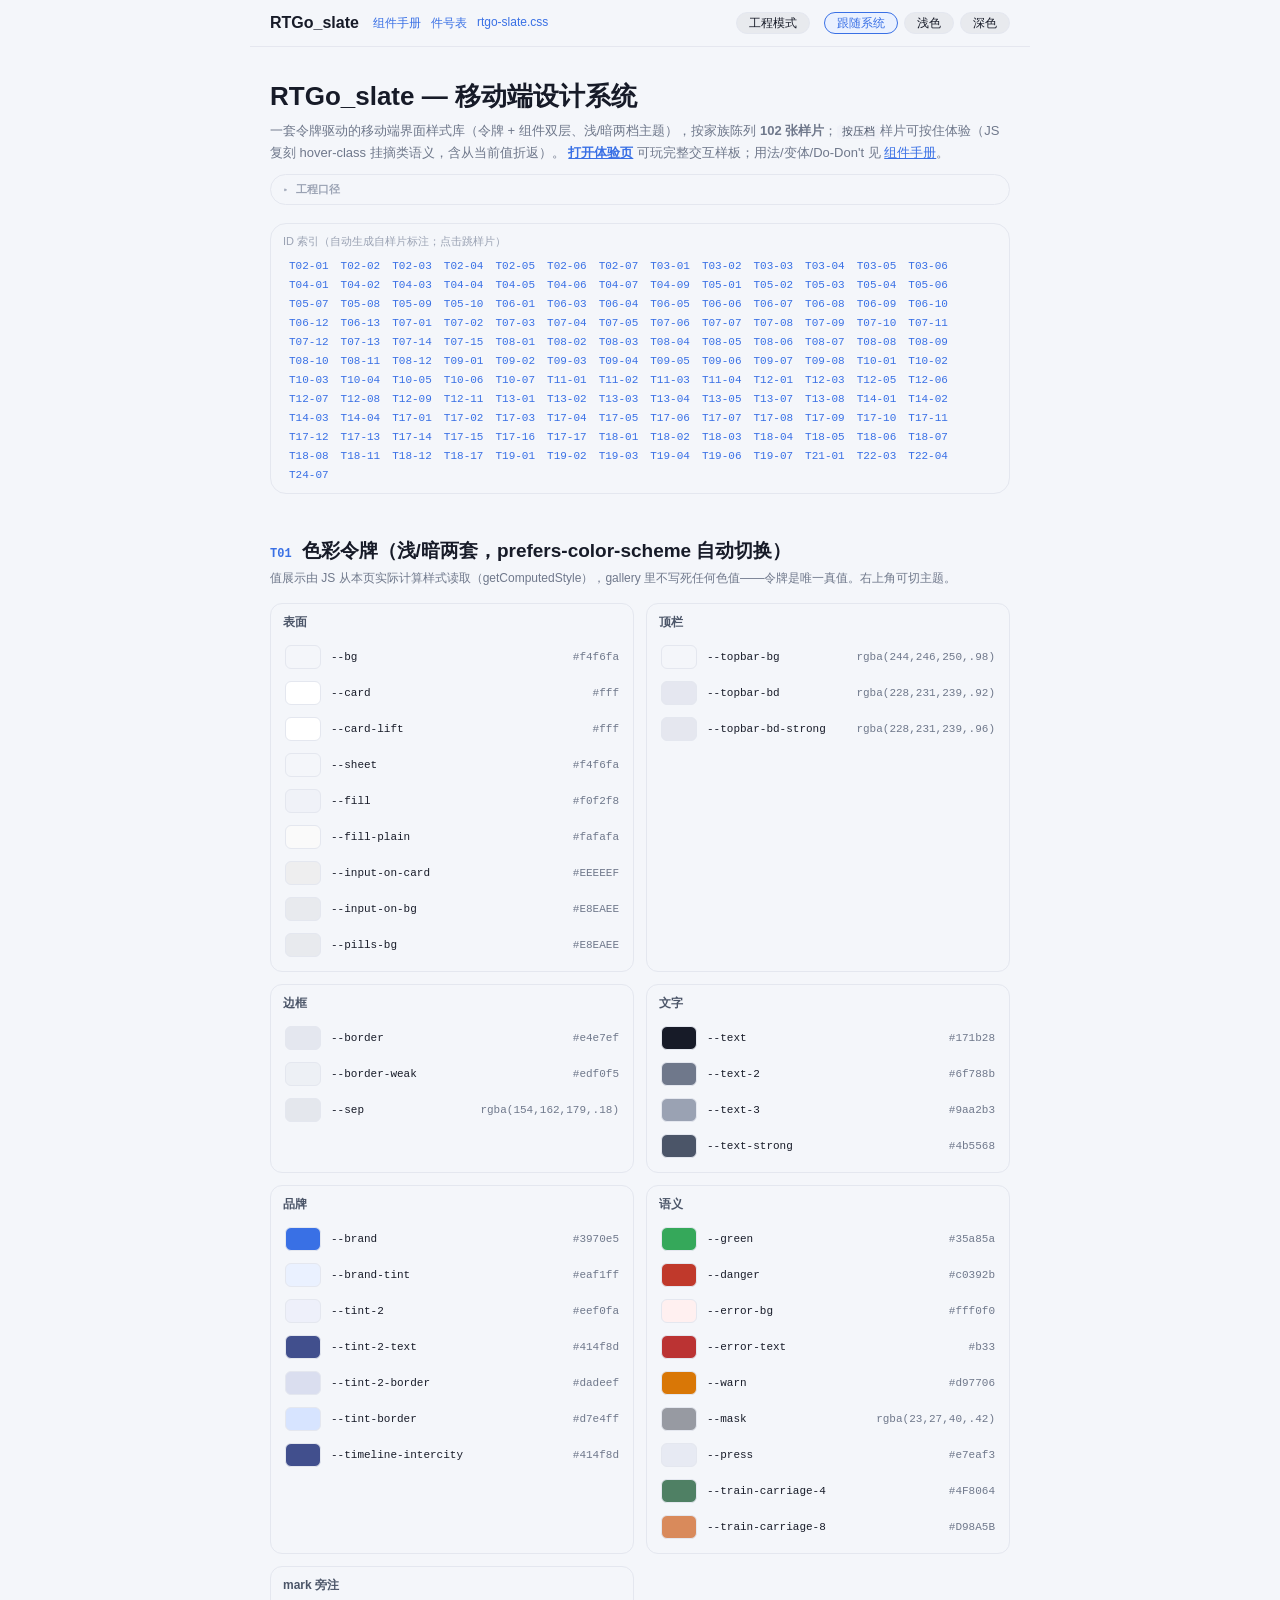
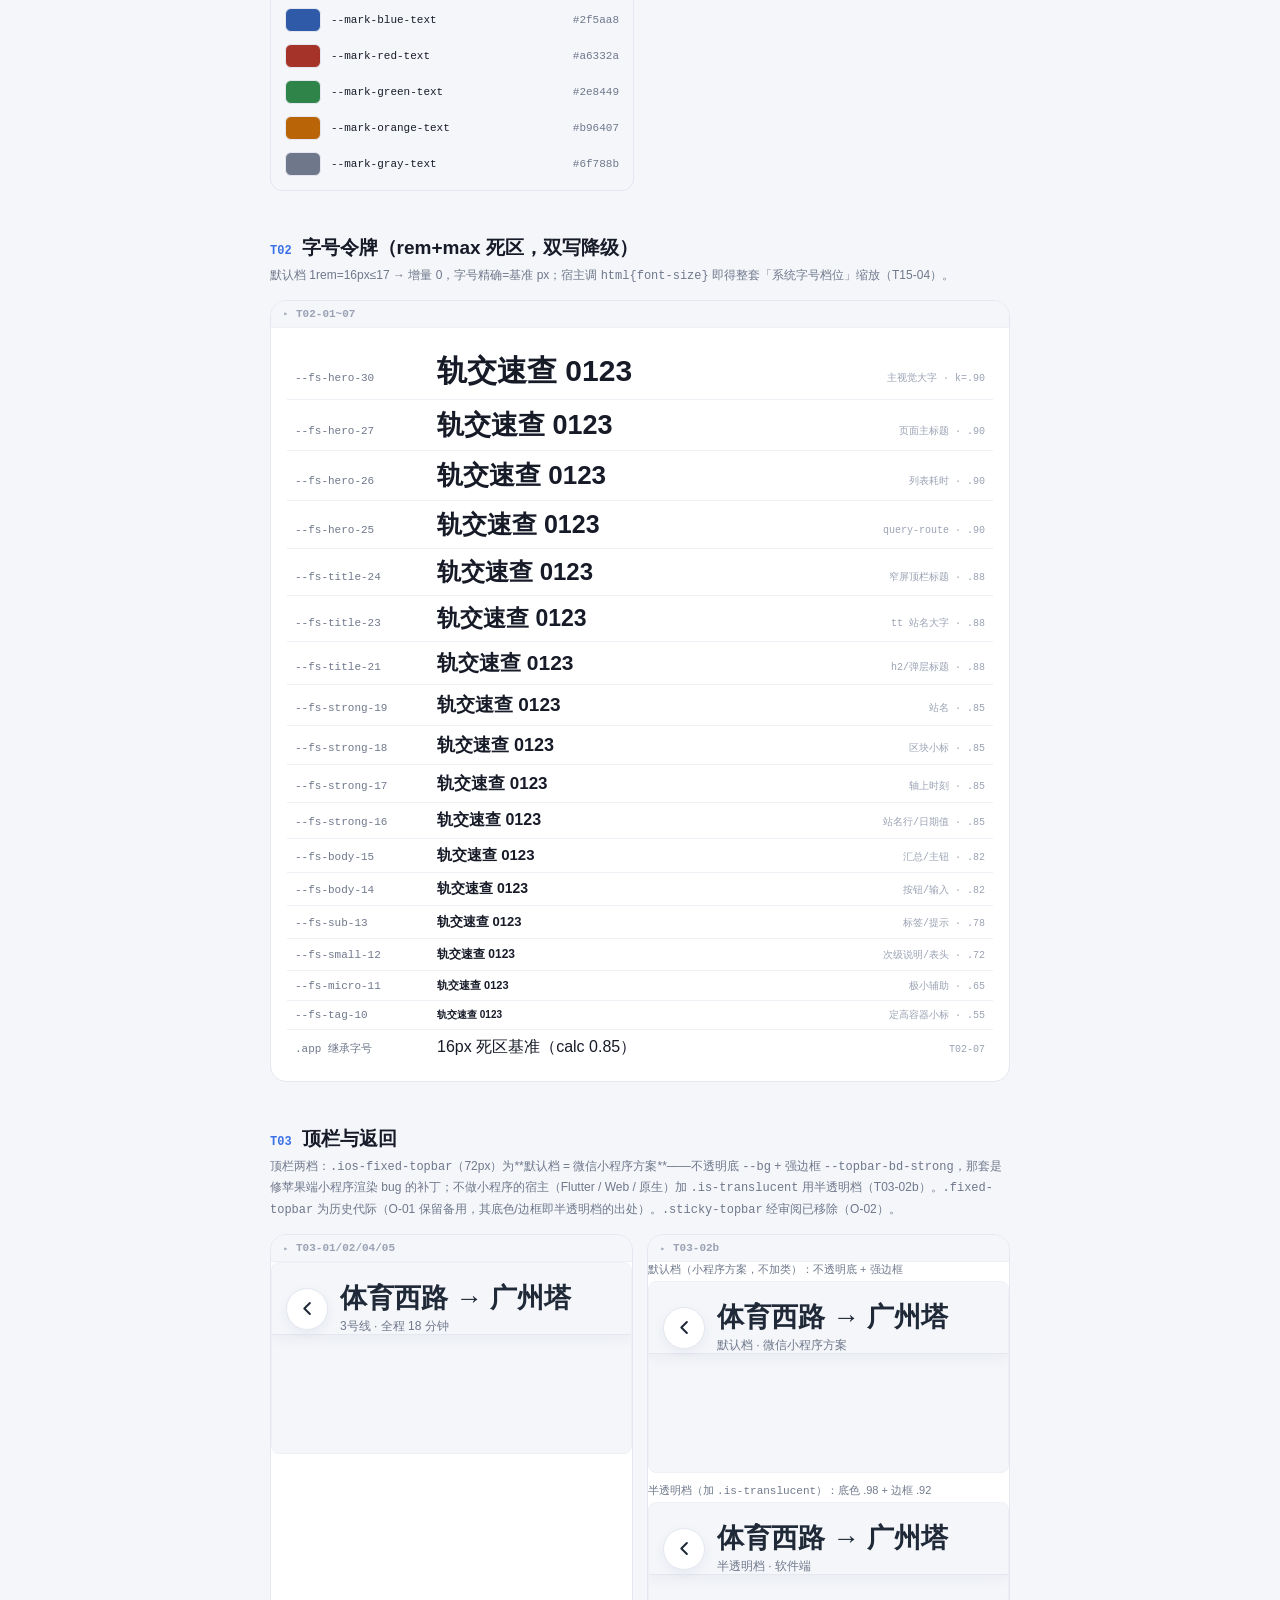
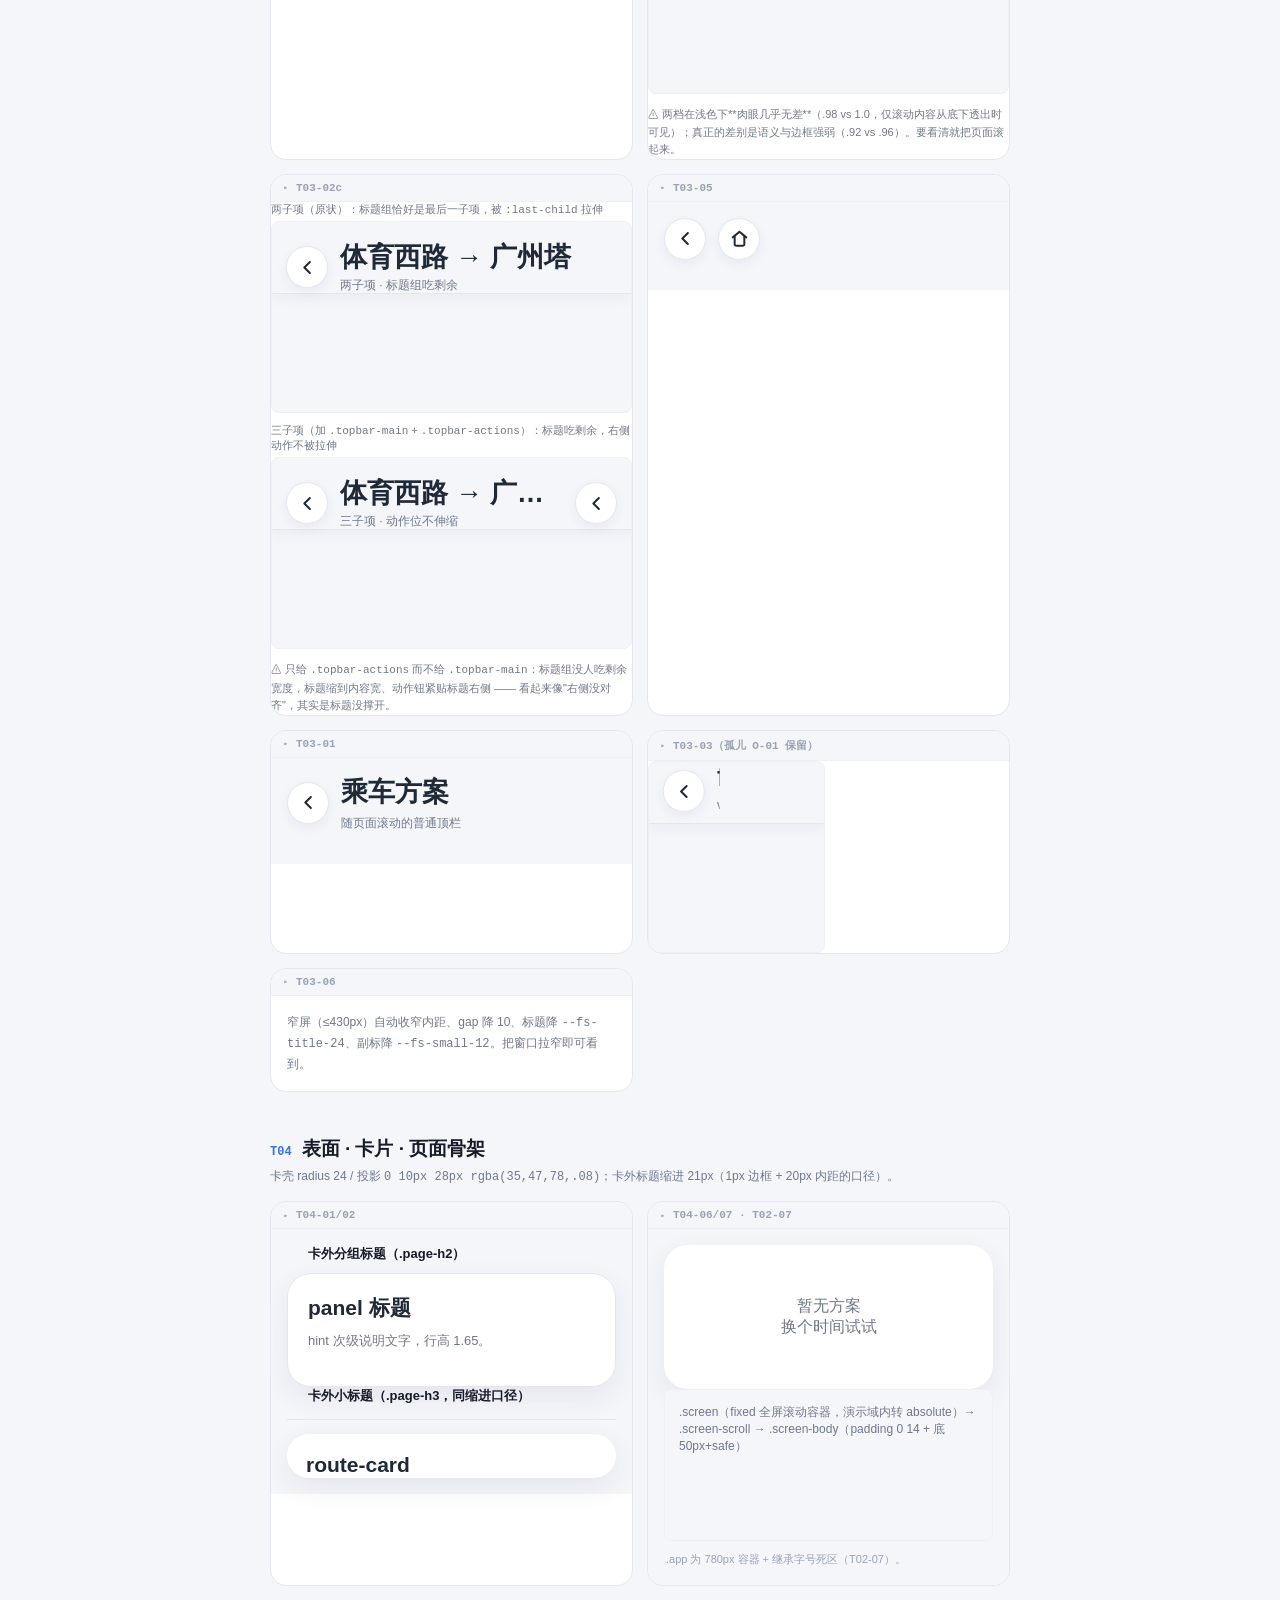
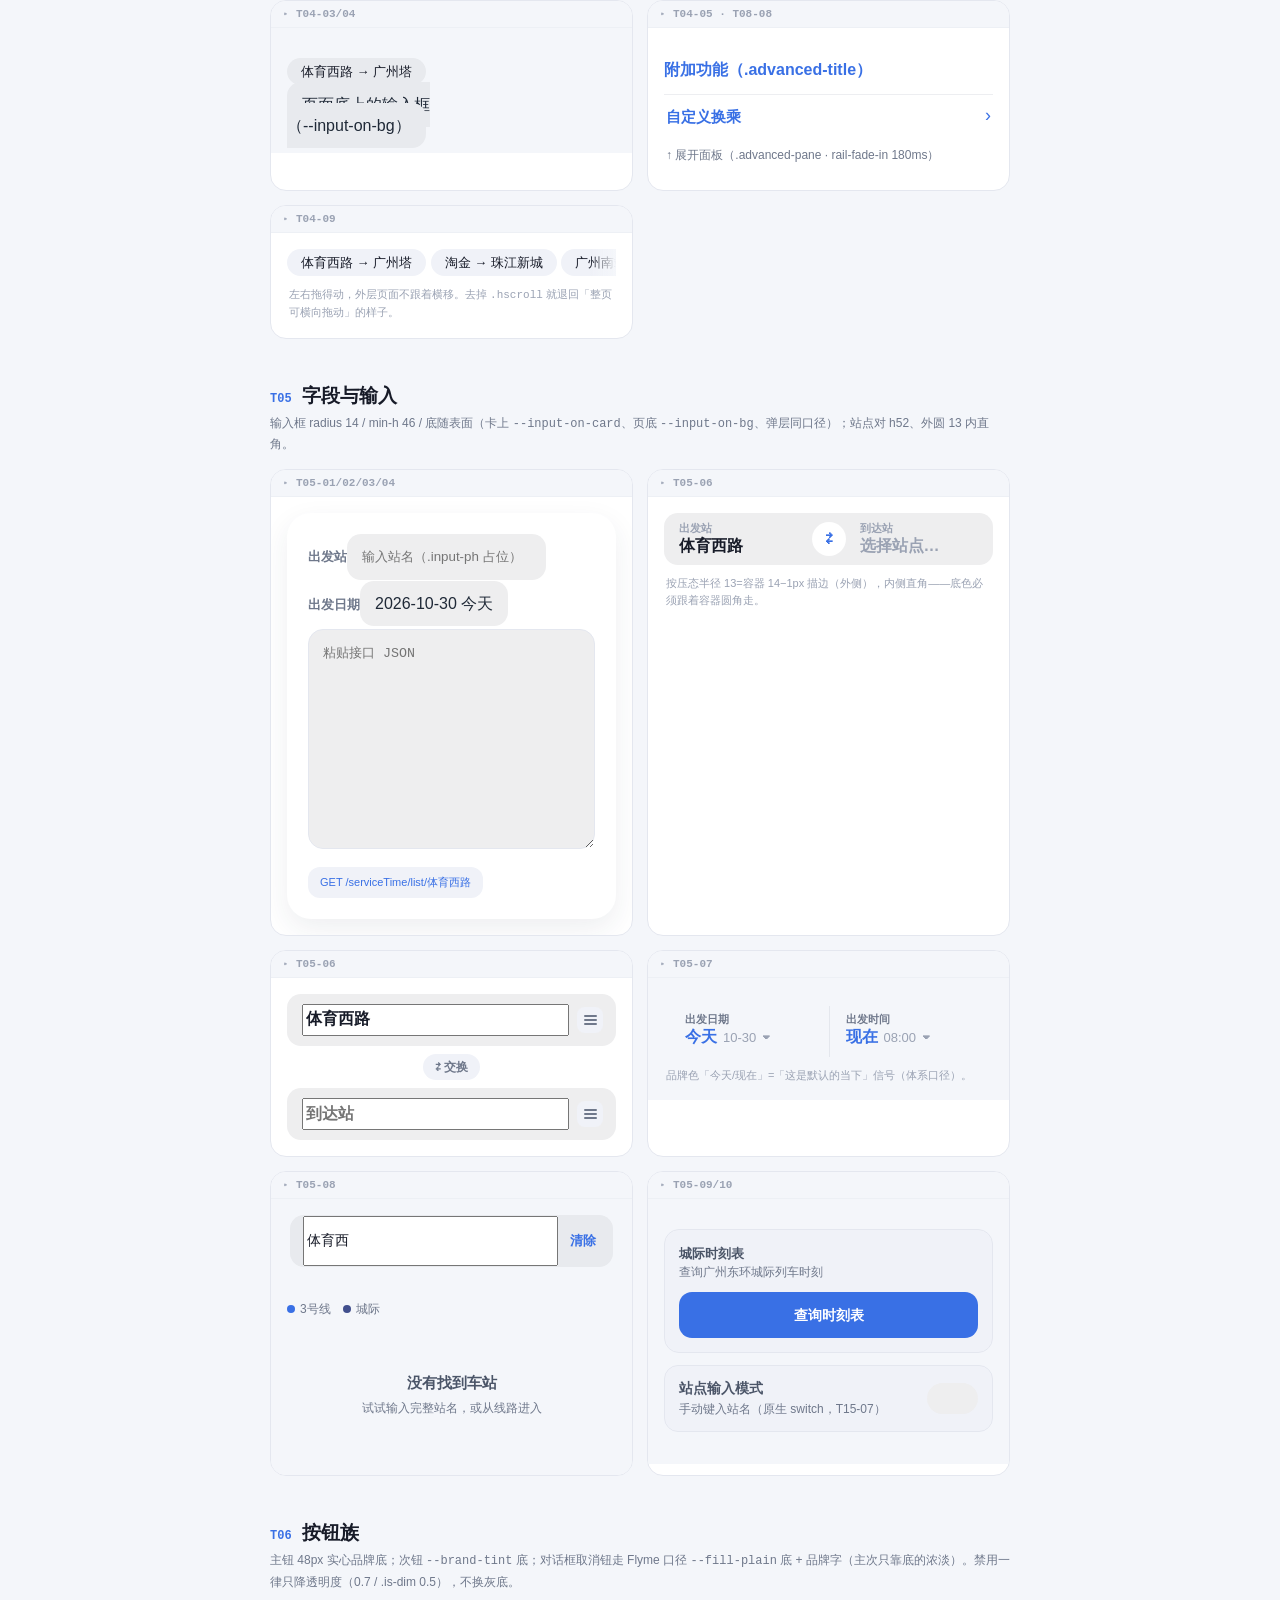
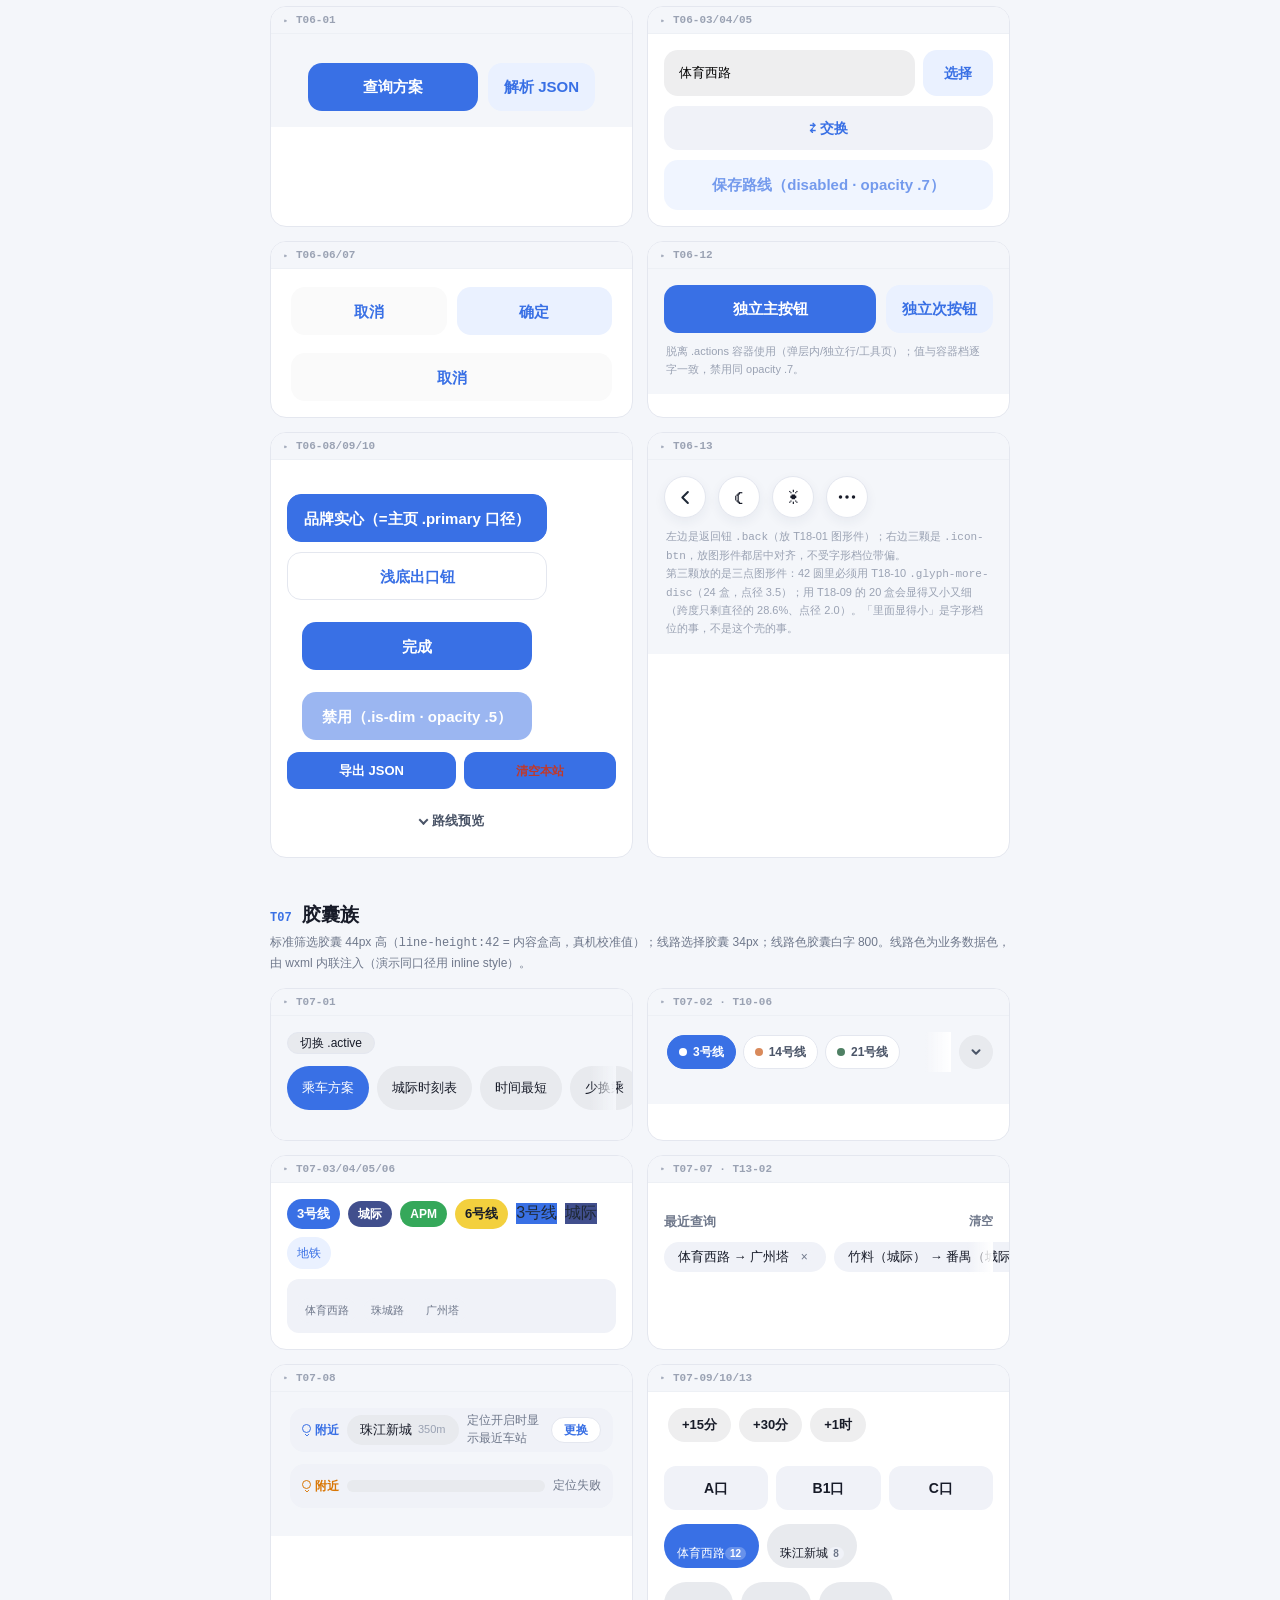
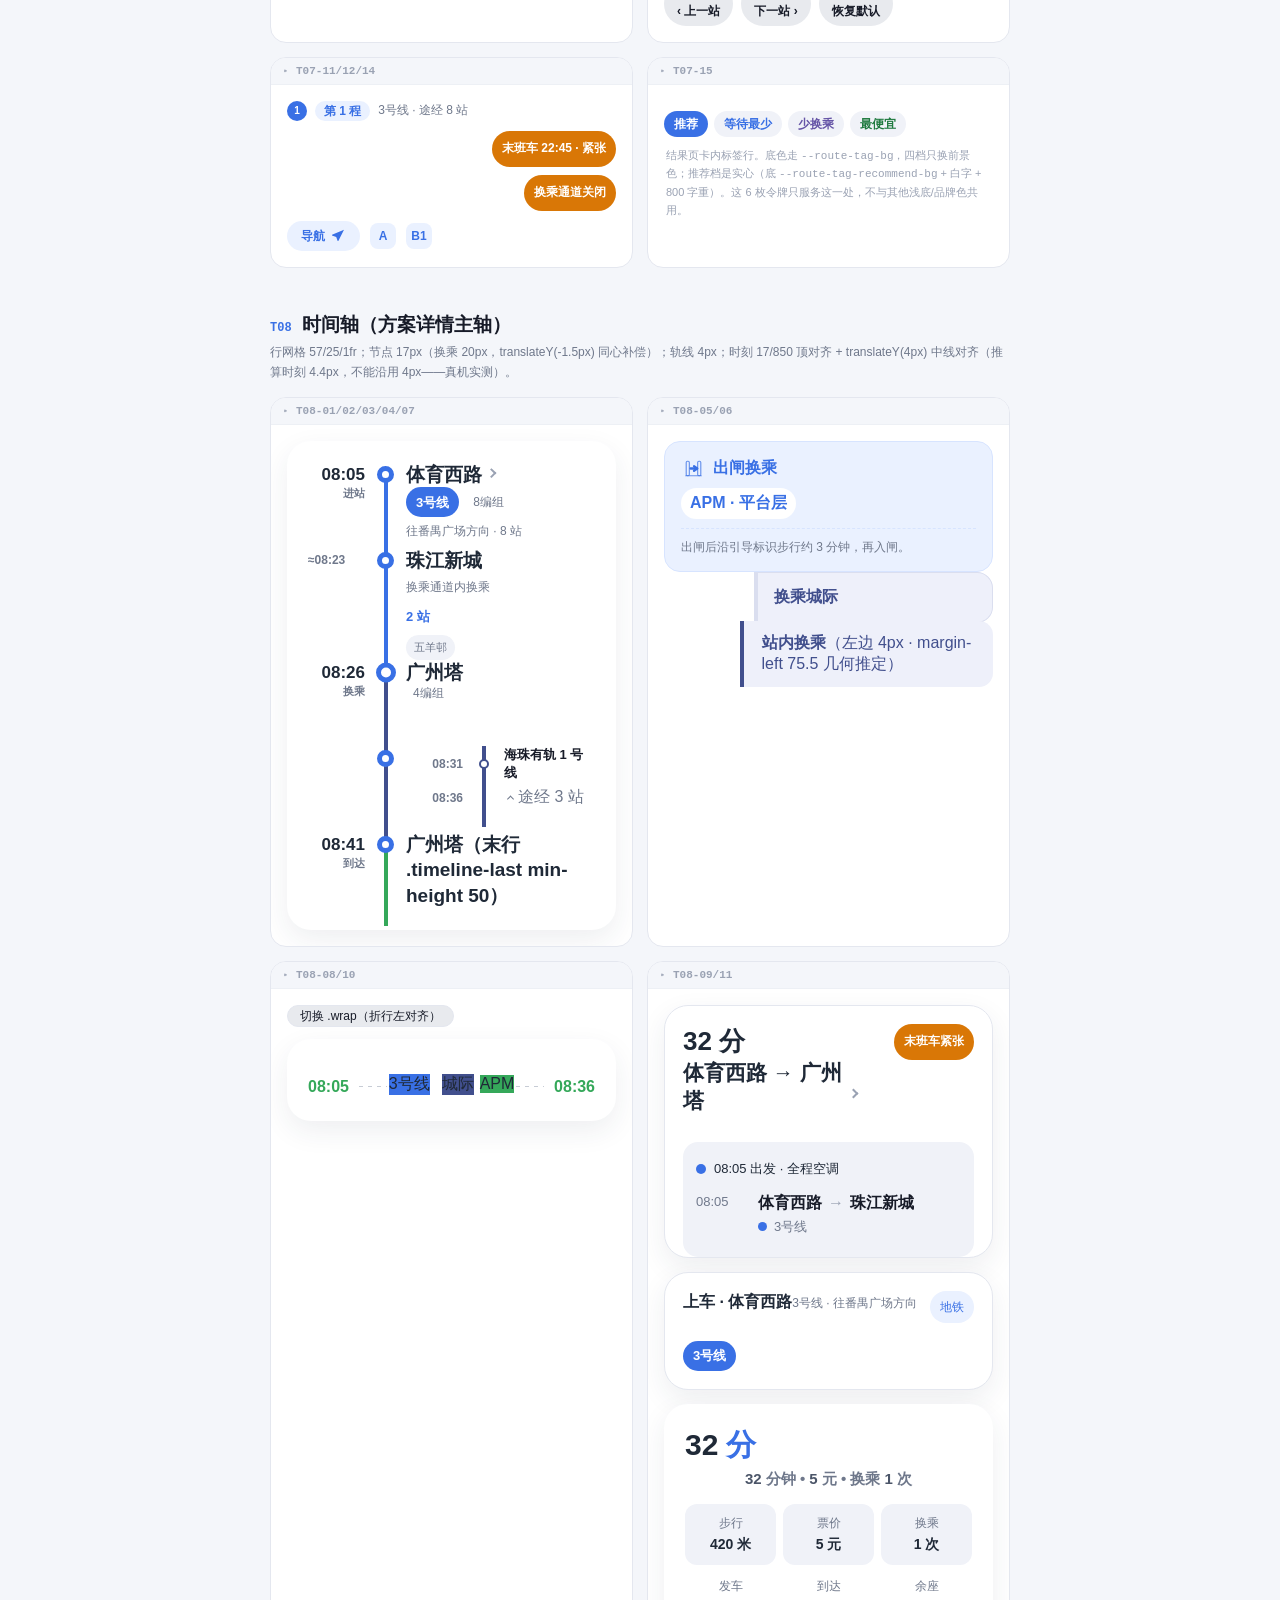
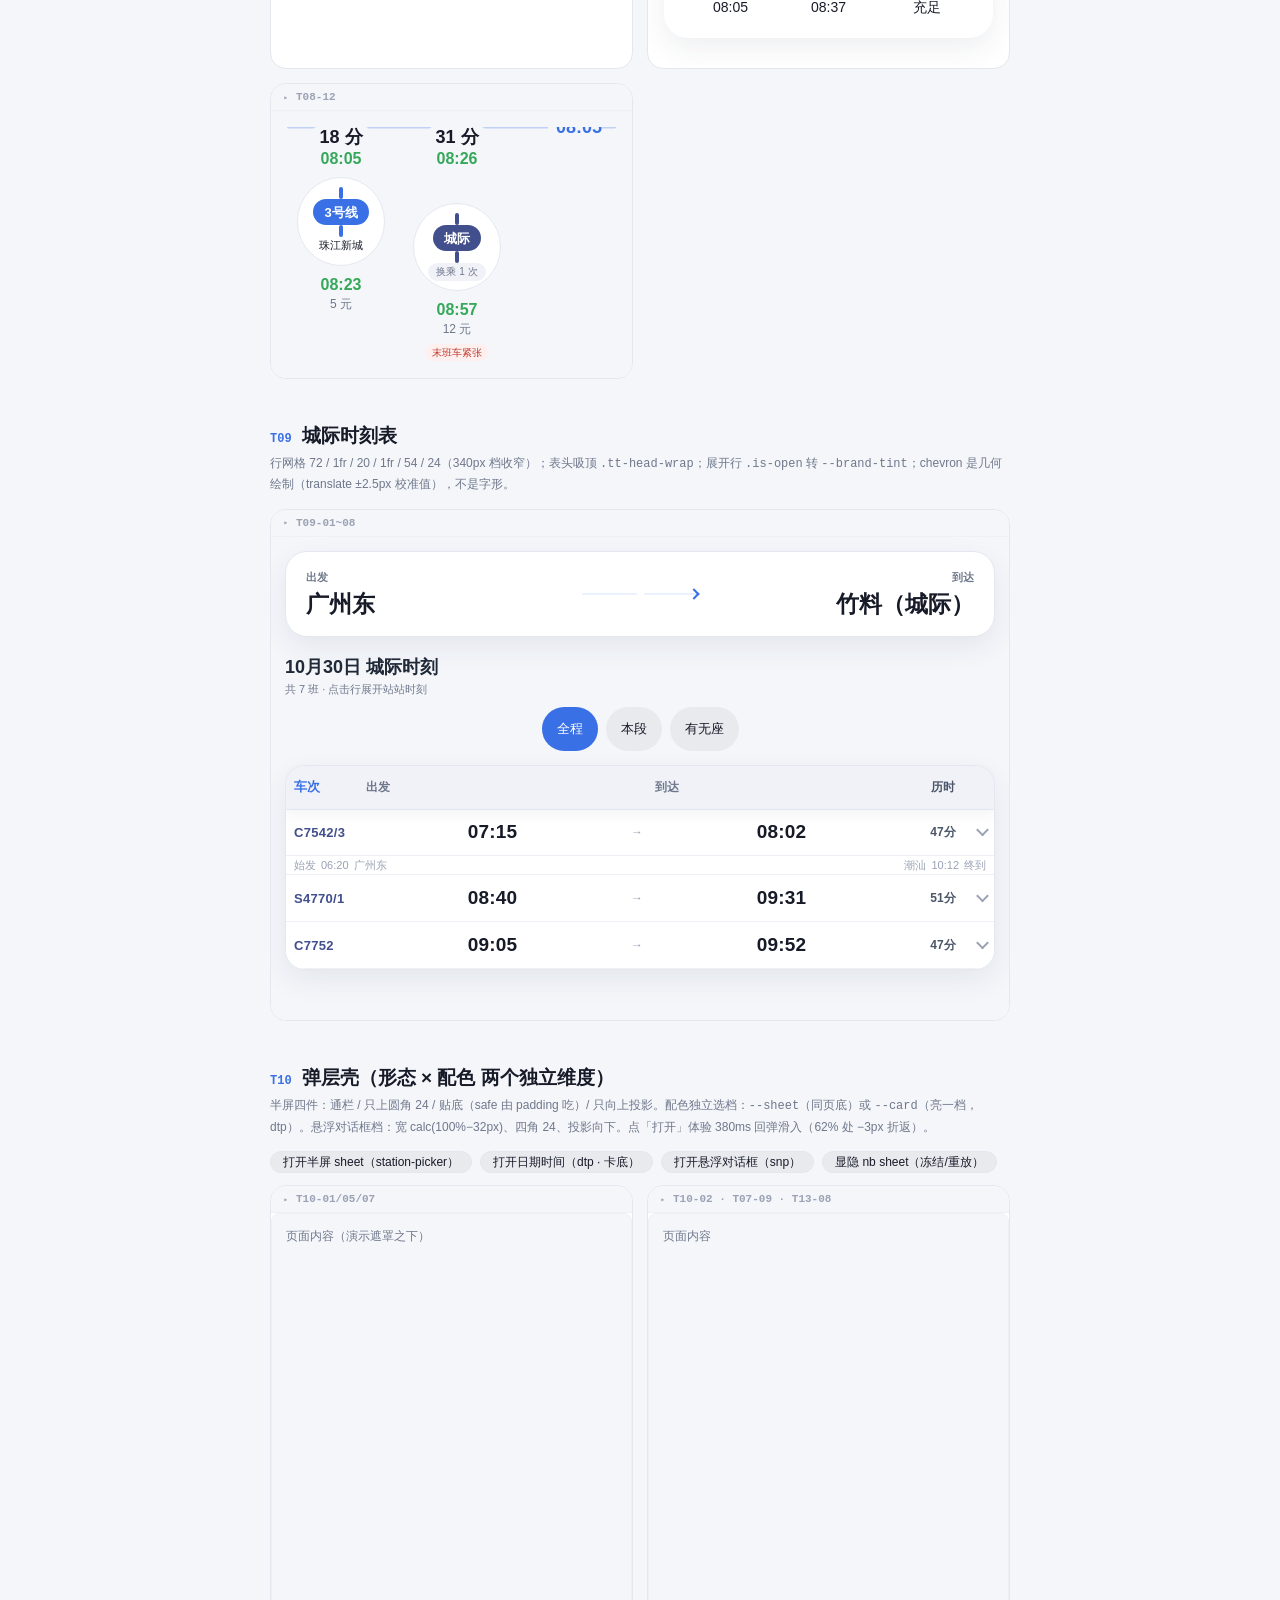
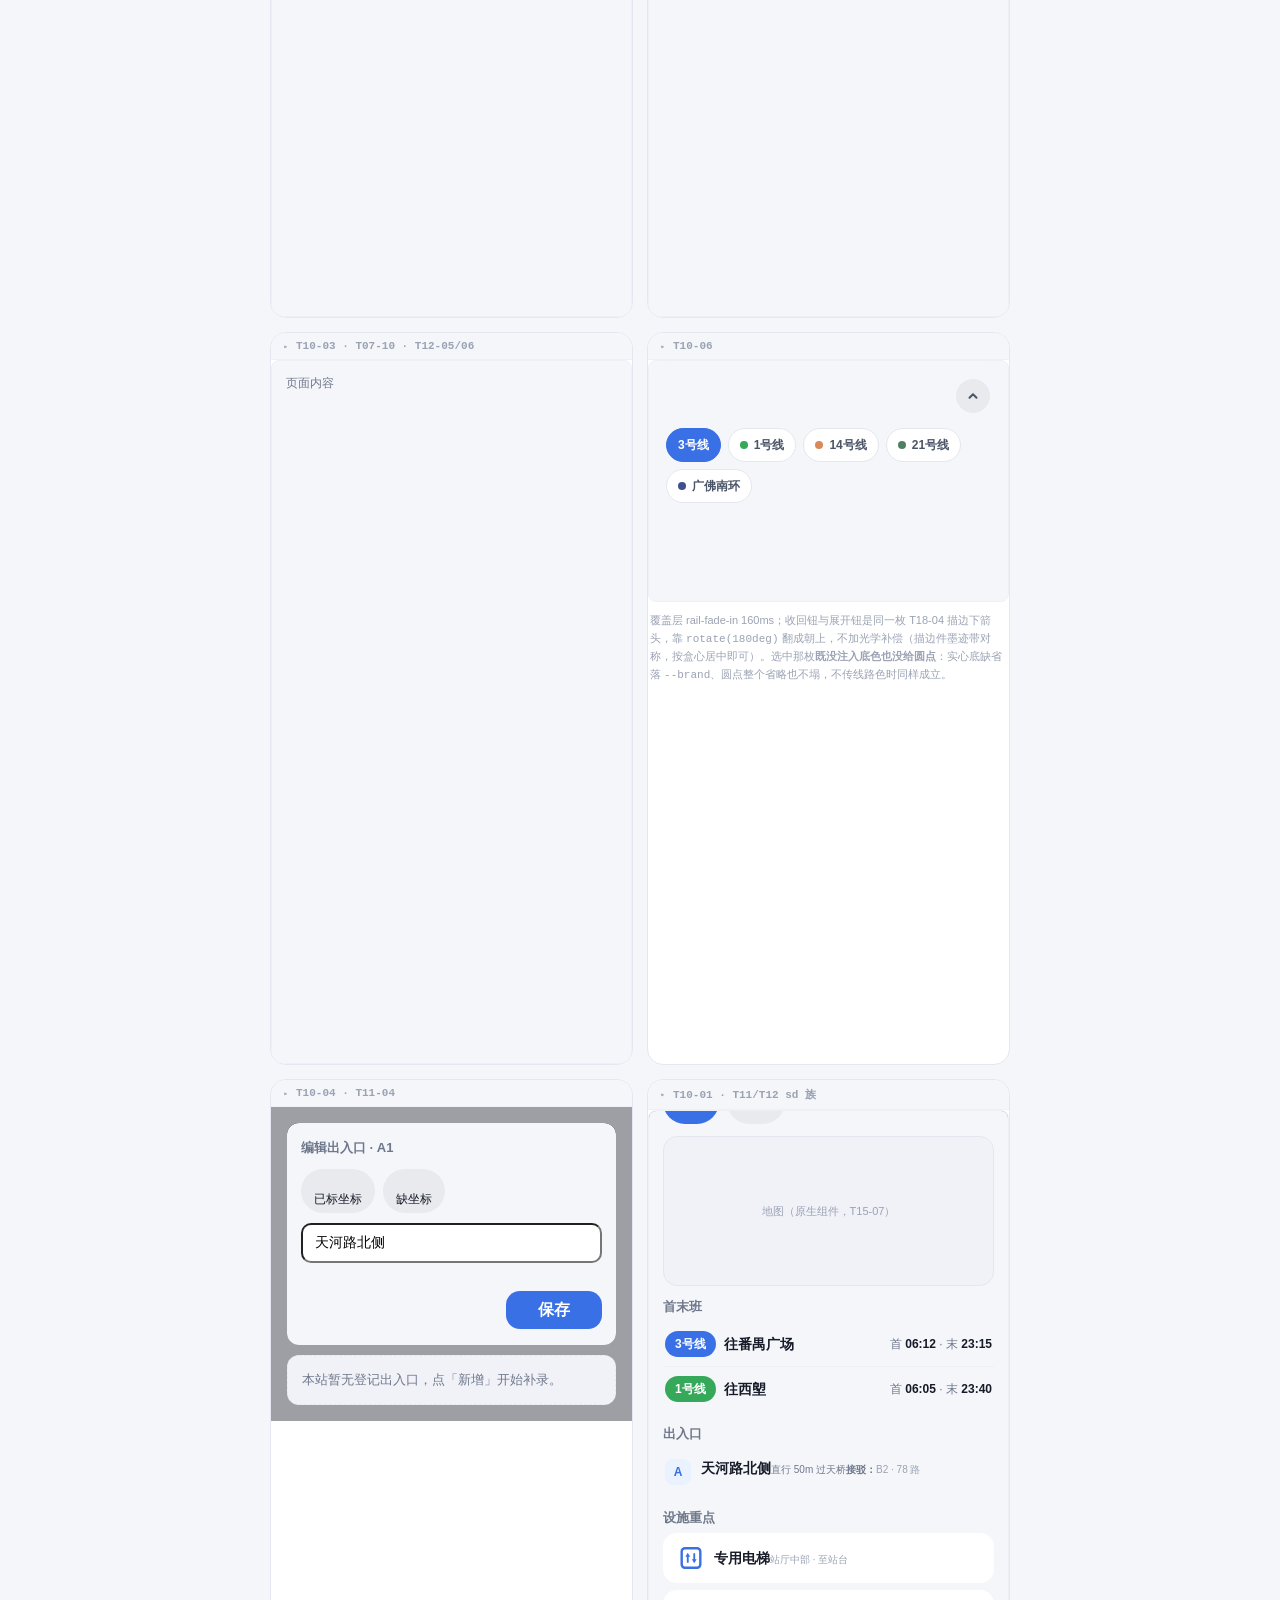
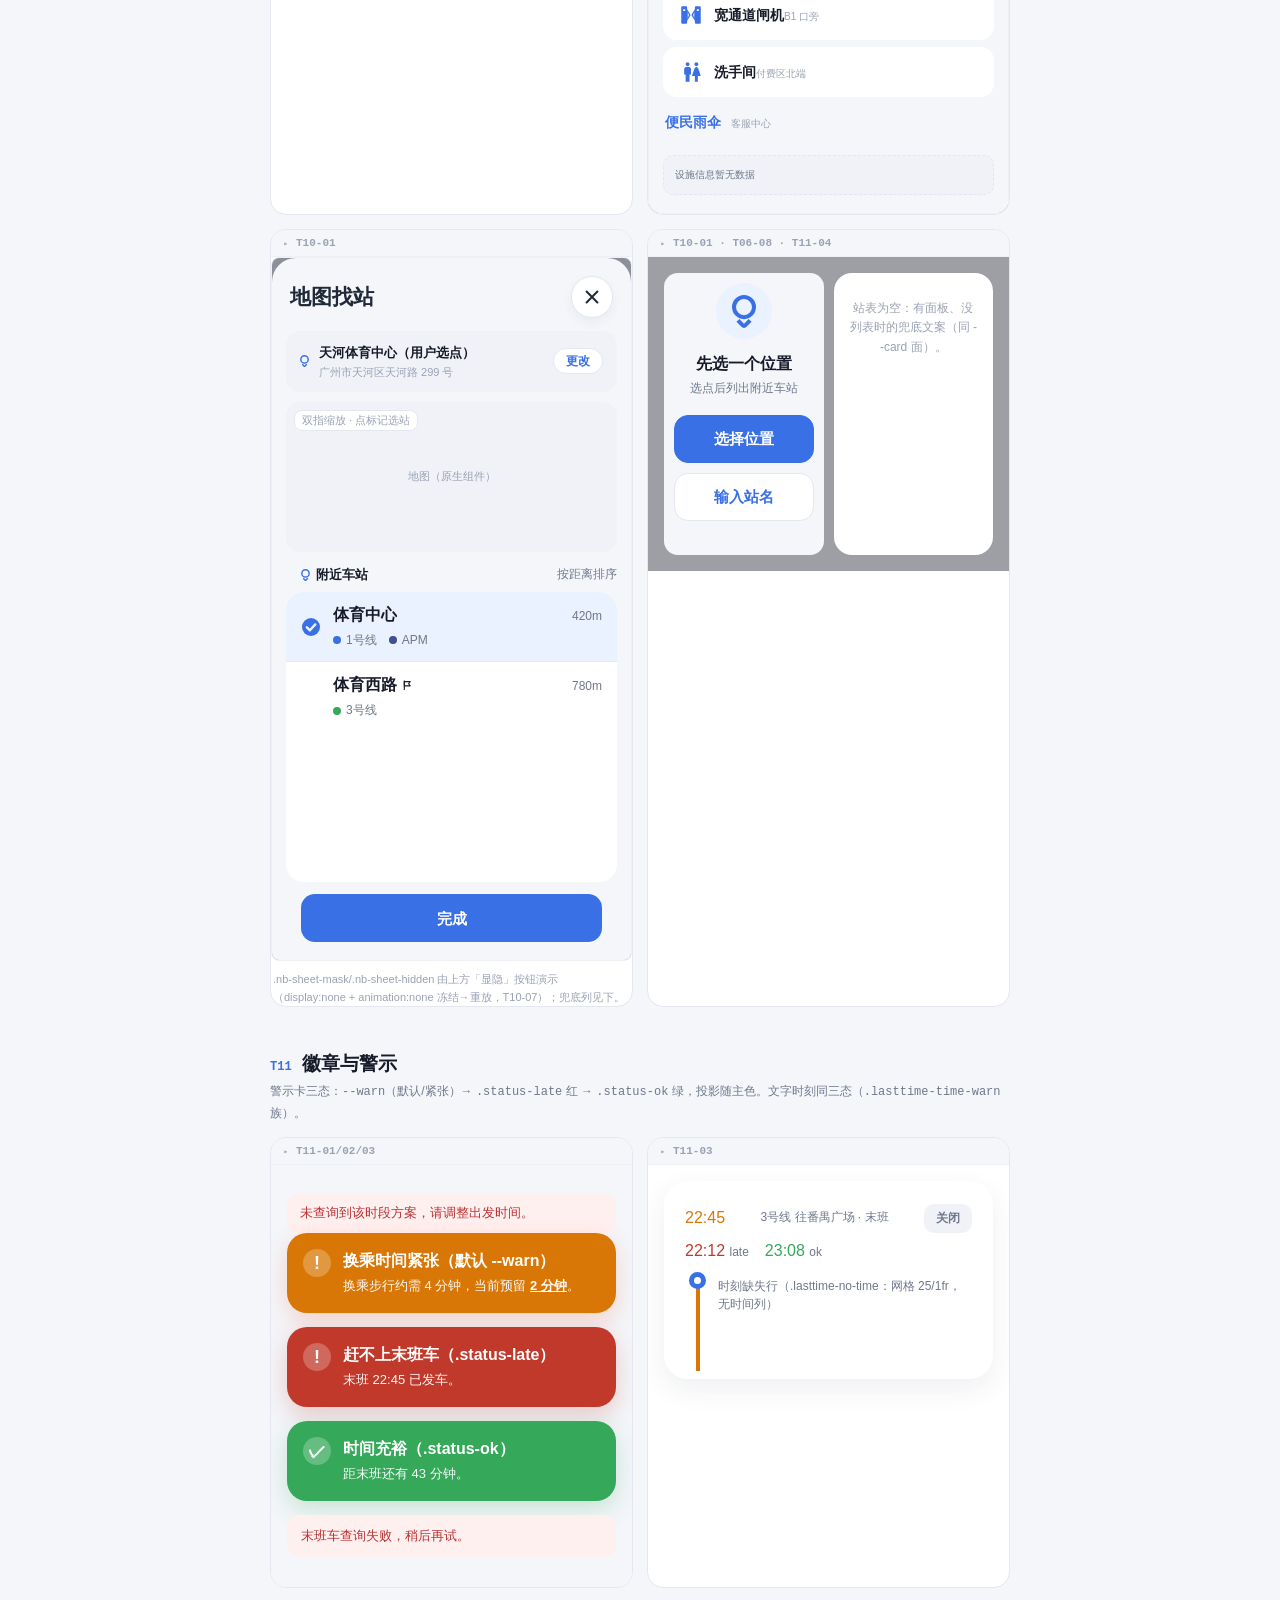
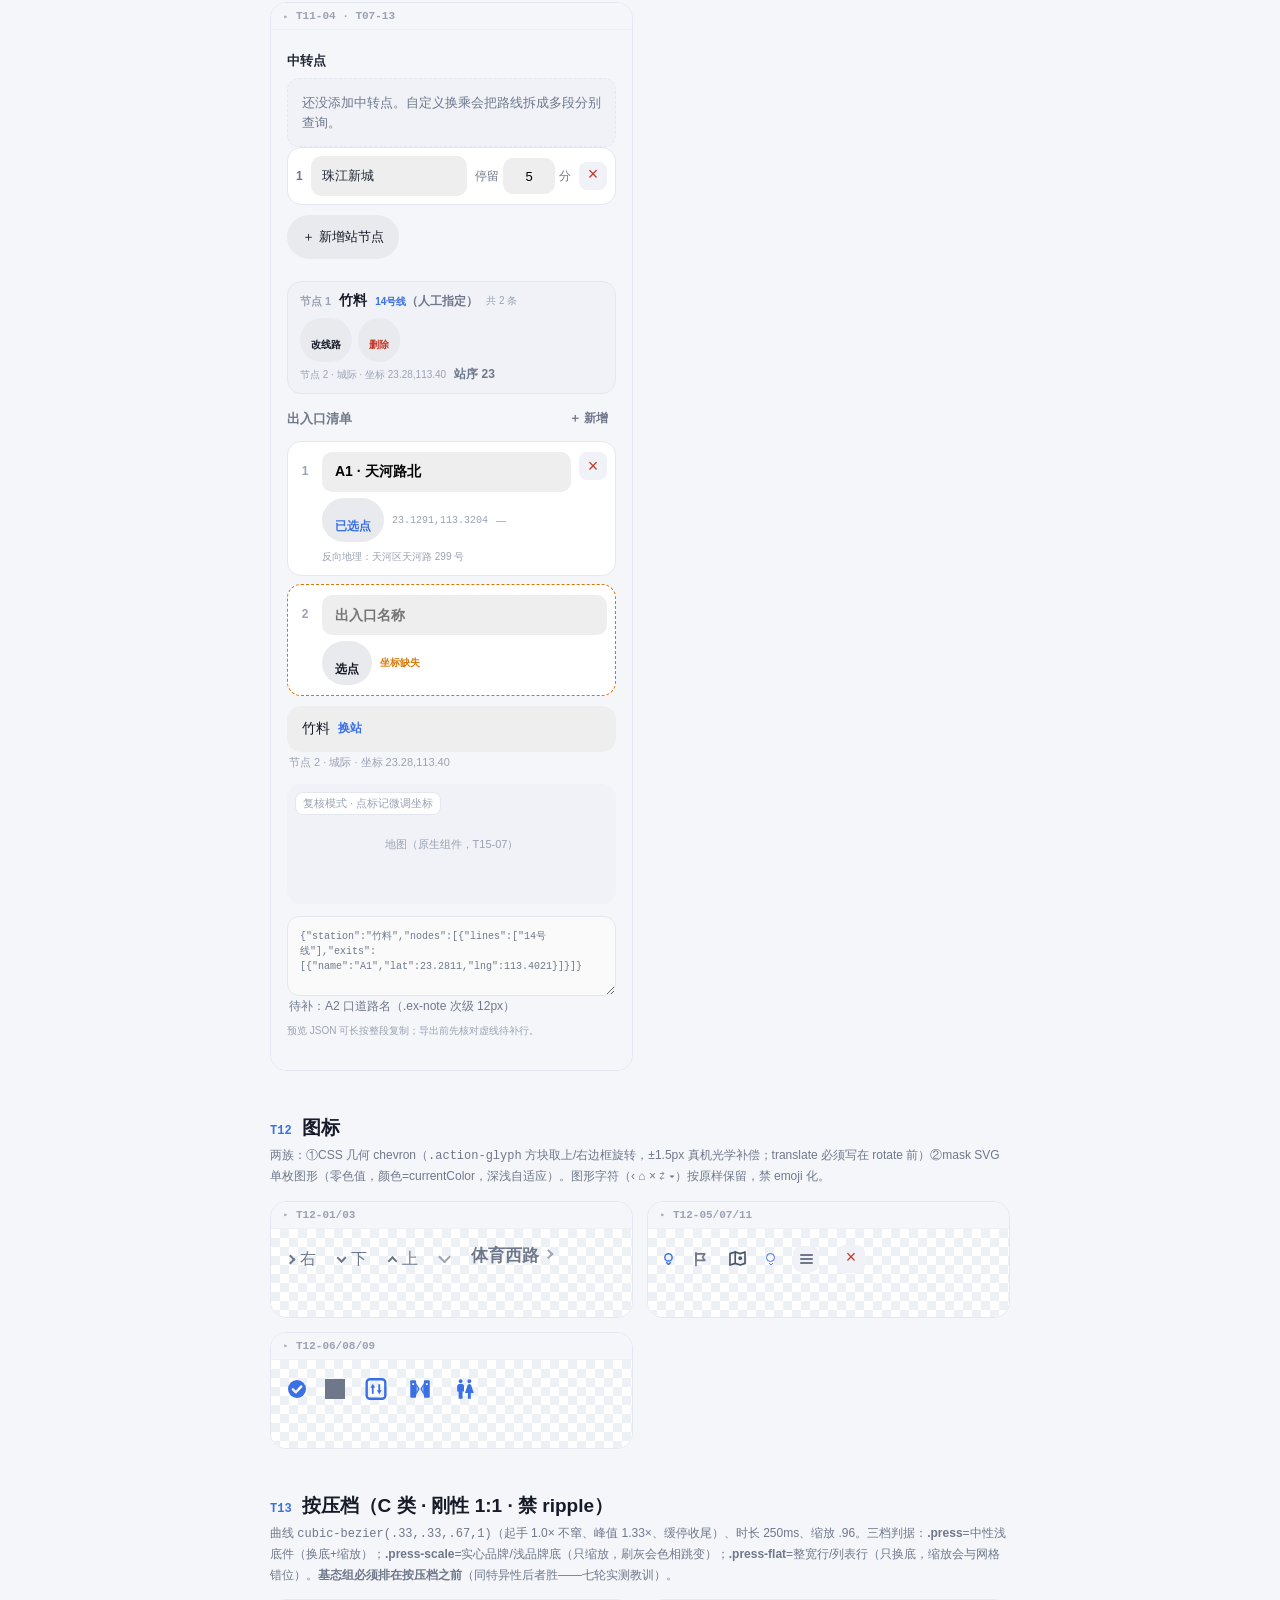
==== commit 1ca91572: "gallery内容改进" ====
--- a/gallery.html
+++ b/gallery.html
@@ -15,42 +15,43 @@
 html.theme-light{color-scheme:light}
 body{margin:0;font-family:-apple-system,BlinkMacSystemFont,"PingFang SC","Microsoft YaHei",sans-serif;-webkit-font-smoothing:antialiased}
 .g-top{position:sticky;top:0;z-index:50;display:flex;align-items:center;gap:14px;padding:12px 20px;background:var(--topbar-bg);backdrop-filter:blur(10px);border-bottom:1px solid var(--topbar-bd)}
-.g-top b{font-size:16px;color:var(--text)}
-.g-top .g-links{display:flex;gap:10px;font-size:12px;color:var(--text-2)}
+.g-top b{font-size:var(--fs-strong-16);color:var(--text)}
+.g-top .g-links{display:flex;gap:10px;font-size:var(--fs-small-12);color:var(--text-2)}
 .g-top a{color:var(--brand);text-decoration:none}
 .g-work{margin-left:auto;display:flex}
-.g-work button{padding:5px 10px;border-radius:8px;border:1px solid var(--border);background:var(--card);color:var(--text-2);font-size:12px;cursor:pointer}
-.g-work button.on{background:var(--brand);color:#fff;border-color:var(--brand)}
+/* chrome 钮（工程模式 / 主题三钮 / 样片演示切换钮同规则）：文档页无对应系统件
+   （44px .chip 不适配文档顶栏），胶水 + 令牌：基态对齐 .chip 基态（pills-bg 底 / 500 / 全圆胶囊）；
+   选中态用系统次钮配色（.btn-secondary 同族）。 */
+.g-work button,.g-themes button,.g-togglebar button{padding:4px 12px;border-radius:var(--radius-pill);border:1px solid var(--border);background:var(--pills-bg);color:var(--text);font-size:var(--fs-small-12);font-weight:500;cursor:pointer}
+.g-work button.on,.g-themes button.on,.g-togglebar button.on{background:var(--brand-tint);color:var(--brand);border-color:var(--brand)}
 .g-themes{margin-left:0;display:flex;gap:6px}
-.g-themes button{padding:5px 10px;border-radius:8px;border:1px solid var(--border);background:var(--card);color:var(--text-2);font-size:12px;cursor:pointer}
-.g-themes button.on{background:var(--brand);color:#fff;border-color:var(--brand)}
 .g-wrap{max-width:1080px;margin:0 auto;padding:26px 20px 80px}
 .g-hero{margin:6px 0 22px}
-.g-hero h1{margin:0 0 6px;font-size:26px;font-weight:800;color:var(--text)}
-.g-hero p{margin:0;color:var(--text-2);font-size:13px;line-height:1.7}
-.g-hero code{font-family:Consolas,monospace;font-size:12px;color:var(--brand)}
-.g-hero-meta{margin-top:10px;border:1px dashed var(--border);border-radius:8px}
-.g-hero-detail{margin:0;padding:0 12px 10px;font-size:12px;color:var(--text-2);line-height:1.7}
+.g-hero h1{margin:0 0 6px;font-size:var(--fs-hero-26);font-weight:800;color:var(--text)}
+.g-hero p{margin:0;color:var(--text-2);font-size:var(--fs-sub-13);line-height:1.7}
+.g-hero code{font-family:monospace;font-size:var(--fs-small-12);color:var(--brand)}
+.g-hero-meta{margin-top:10px;border:1px solid var(--border);border-radius:var(--radius-box)}
+.g-hero-detail{margin:0;padding:0 12px 10px;font-size:var(--fs-small-12);color:var(--text-2);line-height:1.7}
 .g-sec{margin-top:44px;scroll-margin-top:56px}
-.g-sec>h2{margin:0 0 4px;font-size:19px;font-weight:800;color:var(--text);display:flex;align-items:baseline;gap:10px}
-.g-sec>h2 .g-secid{font-size:12px;font-weight:600;color:var(--brand);font-family:Consolas,monospace}
-.g-sec>p.g-note{margin:0 0 14px;font-size:12px;color:var(--text-2);line-height:1.7}
+.g-sec>h2{margin:0 0 4px;font-size:var(--fs-strong-19);font-weight:800;color:var(--text);display:flex;align-items:baseline;gap:10px}
+.g-sec>h2 .g-secid{font-size:var(--fs-small-12);font-weight:600;color:var(--brand);font-family:monospace}
+.g-sec>p.g-note{margin:0 0 14px;font-size:var(--fs-small-12);color:var(--text-2);line-height:1.7}
 .g-grid{display:grid;grid-template-columns:repeat(auto-fill,minmax(300px,1fr));gap:14px}
 /* scroll-margin-top：顶栏是 sticky 的，索引跳转时不给留位，目标样片的
-   「ID + 类名」标签栏会被顶栏盖住（索引运行时生成，2026-11-21 实测 144 条）。
+   「ID + 类名」标签栏会被顶栏盖住（索引运行时生成，144 条）。
    值 = 顶栏高 49 + 余量。 */
-.g-spec{margin:0;border:1px dashed var(--border);border-radius:12px;overflow:hidden;background:var(--card);scroll-margin-top:64px}
+.g-spec{margin:0;border:1px solid var(--border);border-radius:var(--radius-box);overflow:hidden;background:var(--card);scroll-margin-top:64px}
 /* 工程标注默认折叠（details.g-meta）：summary 只留弱化件号徽章；
    展开后件号/类名/出处三行齐全，与折叠前逐字一致。顶栏「工程模式」可一键全展开。 */
 .g-spec>.g-tag{display:block;padding:0;border-bottom:1px solid var(--border-weak);background:var(--bg)}
 .g-meta summary{display:flex;align-items:center;gap:8px;padding:7px 12px;cursor:pointer;list-style:none;user-select:none}
 .g-meta summary::-webkit-details-marker{display:none}
-.g-meta summary::before{content:"▸";flex:none;font-size:10px;color:var(--text-3)}
+.g-meta summary::before{content:"▸";flex:none;font-size:var(--fs-tag-10);color:var(--text-3)}
 .g-meta[open] summary::before{content:"▾"}
-.g-meta summary .g-id{font-family:Consolas,monospace;font-size:11px;font-weight:600;color:var(--text-3)}
+.g-meta summary .g-id{font-family:monospace;font-size:var(--fs-micro-11);font-weight:600;color:var(--text-3)}
 .g-meta summary:hover .g-id{color:var(--text-2)}
-.g-meta .g-cls{display:block;padding:1px 12px 0;font-family:Consolas,monospace;font-size:11px;color:var(--text-2);word-break:break-all}
-.g-meta .g-src{display:block;padding:0 12px 8px;font-size:10px;color:var(--text-3);font-family:Consolas,monospace}
+.g-meta .g-cls{display:block;padding:1px 12px 0;font-family:monospace;font-size:var(--fs-micro-11);color:var(--text-2);word-break:break-all}
+.g-meta .g-src{display:block;padding:0 12px 8px;font-size:var(--fs-tag-10);color:var(--text-3);font-family:monospace}
 .g-stage{padding:16px;min-height:56px}
 .g-stage.bg-page{background:var(--bg)}
 /* 舞台词汇扩展：bg-mask=浮层件（遮罩色示意真实层次）；bg-checker=透明件（棋盘格示意零底墨迹）。全走令牌。 */
@@ -59,33 +60,31 @@
 .g-stage.pad0{padding:0}
 .g-swatch{display:flex;align-items:center;gap:10px;padding:6px 8px;border-radius:8px}
 .g-swatch i{display:block;width:34px;height:22px;border-radius:6px;border:1px solid var(--border);flex:none}
-.g-swatch .g-vn{font-family:Consolas,monospace;font-size:11px;color:var(--text)}
-.g-swatch .g-vv{margin-left:auto;font-family:Consolas,monospace;font-size:11px;color:var(--text-2)}
+.g-swatch .g-vn{font-family:monospace;font-size:var(--fs-micro-11);color:var(--text)}
+.g-swatch .g-vv{margin-left:auto;font-family:monospace;font-size:var(--fs-micro-11);color:var(--text-2)}
 .g-fsrow{display:flex;align-items:baseline;gap:12px;padding:7px 8px;border-bottom:1px solid var(--border-weak)}
 .g-fsrow:last-child{border-bottom:0}
-.g-fsrow .g-vn{font-family:Consolas,monospace;font-size:11px;color:var(--text-2);flex:none;width:130px}
-.g-fsrow .g-fs{margin-left:auto;font-family:Consolas,monospace;font-size:10px;color:var(--text-3);flex:none}
+.g-fsrow .g-vn{font-family:monospace;font-size:var(--fs-micro-11);color:var(--text-2);flex:none;width:130px}
+.g-fsrow .g-fs{margin-left:auto;font-family:monospace;font-size:var(--fs-tag-10);color:var(--text-3);flex:none}
 .demo-viewport{--status-bar-height:0px;position:relative;height:190px;overflow:hidden;background:var(--bg);border-radius:8px;border:1px solid var(--border-weak)}
 .demo-viewport .ios-fixed-topbar,.demo-viewport .fixed-topbar{position:absolute}
 .demo-viewport .screen{position:absolute}
 .demo-viewport .sheet-mask,.demo-viewport .dtp-mask,.demo-viewport .snp-mask,.demo-viewport .nb-sheet-mask,.demo-viewport .sd-mask{position:absolute}
 .demo-mask{position:absolute;inset:0;z-index:20}
 .g-panel-ctx{background:var(--card);border-radius:16px;padding:4px}
-.g-hint{margin:10px 2px 0;font-size:11px;color:var(--text-3);line-height:1.6}
+.g-hint{margin:10px 2px 0;font-size:var(--fs-micro-11);color:var(--text-3);line-height:1.6}
 .g-togglebar{display:flex;gap:8px;margin-bottom:12px;flex-wrap:wrap}
-.g-togglebar button{padding:6px 12px;border-radius:8px;border:1px solid var(--border);background:var(--card);color:var(--text-2);font-size:12px;cursor:pointer}
-.g-togglebar button.on{background:var(--brand);color:#fff;border-color:var(--brand)}
 .g-tokensec{display:grid;grid-template-columns:repeat(auto-fill,minmax(330px,1fr));gap:12px}
-.g-tokengroup{border:1px dashed var(--border);border-radius:12px;padding:8px 6px}
-.g-tokengroup h3{margin:2px 6px 8px;font-size:12px;color:var(--text-strong);font-weight:700}
+.g-tokengroup{border:1px solid var(--border);border-radius:var(--radius-inner);padding:8px 6px}
+.g-tokengroup h3{margin:2px 6px 8px;font-size:var(--fs-small-12);color:var(--text-strong);font-weight:700}
 button{cursor:pointer;pointer-events:auto}
 [data-hover-class]{-webkit-tap-highlight-color:transparent;user-select:none}
-.g-kbd{font-family:Consolas,monospace;background:var(--fill);border-radius:4px;padding:1px 5px;font-size:11px;color:var(--text-strong)}
-.g-index{margin:18px 0 0;border:1px dashed var(--border);border-radius:12px;padding:10px 12px}
-.g-index .g-it{font-size:11px;color:var(--text-3);margin-bottom:6px}
-.g-index a{display:inline-block;font-family:Consolas,monospace;font-size:11px;color:var(--brand);text-decoration:none;padding:2px 6px;border-radius:6px}
+.g-kbd{font-family:monospace;background:var(--fill);border-radius:4px;padding:1px 5px;font-size:var(--fs-micro-11);color:var(--text-strong)}
+.g-index{margin:18px 0 0;border:1px solid var(--border);border-radius:var(--radius-box);padding:10px 12px}
+.g-index .g-it{font-size:var(--fs-micro-11);color:var(--text-3);margin-bottom:6px}
+.g-index a{display:inline-block;font-family:monospace;font-size:var(--fs-micro-11);color:var(--brand);text-decoration:none;padding:2px 6px;border-radius:var(--radius-chip)}
 .g-index a:hover{background:var(--brand-tint);color:var(--brand)}
-.g-spec:target{outline:2px solid var(--brand);outline-offset:2px;border-radius:12px}
+.g-spec:target{outline:2px solid var(--brand);outline-offset:2px;border-radius:var(--radius-box)}
 /* T24 菜单样片：只在展示层给一个定位舞台；.menu 本身仍用资产值 */
 .g-menu-stage{position:relative;height:370px;border-radius:16px;background:var(--bg);border:1px solid var(--border-weak);overflow:hidden}
 .g-bn-demo .bnav{position:relative;left:0;transform:none;max-width:100%;border-radius:14px;overflow:hidden}
@@ -99,9 +98,9 @@
   <span class="g-links">
     <a href="docs/组件手册.md">组件手册</a><a href="件号表.md">件号表</a><a href="rtgo-slate.css">rtgo-slate.css</a>
   </span>
-  <span class="g-work"><button id="workmode" type="button">工程模式</button></span>
+  <span class="g-work"><button id="workmode" type="button" data-hover-class="press">工程模式</button></span>
   <span class="g-themes" id="themes">
-    <button data-t="auto" class="on">跟随系统</button><button data-t="light">浅色</button><button data-t="dark">深色</button>
+    <button data-t="auto" class="on" data-hover-class="press">跟随系统</button><button data-t="light" data-hover-class="press">浅色</button><button data-t="dark" data-hover-class="press">深色</button>
   </span>
 </header>
 
@@ -136,7 +135,7 @@
 <!-- ================= G3/T03 顶栏 ================= -->
 <section class="g-sec" id="s-t03">
   <h2><span class="g-secid">T03</span> 顶栏与返回</h2>
-  <p class="g-note">顶栏两档：<code>.ios-fixed-topbar</code>（72px）为**默认档 = 微信小程序方案**——不透明底 <code>--bg</code> + 强边框 <code>--topbar-bd-strong</code>，那套是修苹果端小程序渲染 bug 的补丁；不做小程序的宿主（Flutter / Web / 原生）加 <code>.is-translucent</code> 用半透明档（T03-02b）。<code>.fixed-topbar</code> 为历史代际（O-01 保留备用，其底色/边框即半透明档的出处）。<code>.sticky-topbar</code> 经 M0 审阅已移除（O-02）。</p>
+  <p class="g-note">顶栏两档：<code>.ios-fixed-topbar</code>（72px）为**默认档 = 微信小程序方案**——不透明底 <code>--bg</code> + 强边框 <code>--topbar-bd-strong</code>，那套是修苹果端小程序渲染 bug 的补丁；不做小程序的宿主（Flutter / Web / 原生）加 <code>.is-translucent</code> 用半透明档（T03-02b）。<code>.fixed-topbar</code> 为历史代际（O-01 保留备用，其底色/边框即半透明档的出处）。<code>.sticky-topbar</code> 经审阅已移除（O-02）。</p>
   <div class="g-grid">
     <figure class="g-spec"><figcaption class="g-tag"><details class="g-meta"><summary><span class="g-id">T03-01/02/04/05</span></summary><span class="g-cls">.ios-fixed-topbar .back .glyph .glyph-back .title .sub</span><span class="g-src">index:473-521,228-258</span></details></figcaption>
       <div class="g-stage pad0"><div class="demo-viewport">
@@ -172,7 +171,7 @@
         <div class="topbar"><view class="back" data-hover-class="press"><view class="glyph glyph-back"></view></view><div class="bar-main"><div class="title">乘车方案</div><div class="sub">随页面滚动的普通顶栏</div></div></div>
       </div>
     </figure>
-    <figure class="g-spec"><figcaption class="g-tag"><details class="g-meta"><summary><span class="g-id">T03-03（孤儿 O-01 保留）</span></summary><span class="g-cls">.fixed-topbar（历史代际，母本已无页面引用；.sticky-topbar 已按 M0 移除）</span><span class="g-src">index:376-395</span></details></figcaption>
+    <figure class="g-spec"><figcaption class="g-tag"><details class="g-meta"><summary><span class="g-id">T03-03（孤儿 O-01 保留）</span></summary><span class="g-cls">.fixed-topbar（历史代际，母本已无页面引用；.sticky-topbar 已按审阅移除）</span><span class="g-src">index:376-395</span></details></figcaption>
       <div class="g-stage pad0"><div style="display:grid;grid-template-columns:1fr 1fr;gap:8px">
         <div class="demo-viewport"><div class="fixed-topbar"><view class="back" data-hover-class="press"><view class="glyph glyph-back"></view></view><div><div class="title">fixed-topbar</div><div class="sub">v1 · 居中固定</div></div></div></div>
       </div></div>
@@ -1003,7 +1002,7 @@
           <div class="set-row is-danger" data-hover-class="press-flat"><div class="set-main"><div class="set-title">清除阅读记录</div><div class="set-sub">清空历史与进度，书架收藏保留</div></div></div>
           <div class="set-row" data-hover-class="press-flat"><div class="set-main"><div class="set-title">关于</div></div><view class="glyph glyph-chevron set-chev"></view></div>
         </div>
-        <p class="g-hint">第三行是**就地动作**（点了弹确认，没有下一层），所以按 T23 口径③ 去掉箭头、转 <code>--danger</code>：箭头只会承诺"还有内容"。前两行与第四行有下一层，才挂箭头。行高不写死，靠 14px 内距撑。</p>
+        <p class="g-hint">第三行是**就地动作**（点了弹确认，没有下一层），所以去掉箭头、转 <code>--danger</code>：箭头只会承诺"还有内容"。前两行与第四行有下一层，才挂箭头。行高不写死，靠 14px 内距撑。</p>
       </div>
     </figure>
   </div>
@@ -1059,7 +1058,7 @@
           <div class="set-row"><div class="set-main"><div class="set-title">UID</div><div class="set-sub">585764</div></div></div>
           <div class="set-row"><div class="set-main"><div class="set-title">注册于</div><div class="set-sub">2024-03-18</div></div></div>
         </div>
-        <p class="g-hint">按口径①：这类信息**不放在设置页里**，单开一页。整页没有箭头、没有按压、没有控件 —— 一页之内自洽。</p>
+        <p class="g-hint">这类信息**不放在设置页里**，单开一页。整页没有箭头、没有按压、没有控件 —— 一页之内自洽。</p>
       </div>
     </figure>
   </div>
@@ -1473,7 +1472,7 @@
 </section>
 
 
-<p style="margin-top:60px;color:var(--text-3);font-size:11px;text-align:center">RTGo_slate · 令牌 + 组件 + 样片</p>
+<p style="margin-top:60px;color:var(--text-3);font-size:var(--fs-micro-11);text-align:center">RTGo_slate · 令牌 + 组件 + 样片</p>
 </div>
 
 <script>
@@ -1494,7 +1493,7 @@
 
 /* 主题切换：只挂类。两档令牌在 theme-overrides.css 里（构建脚本从令牌层生成），
    gallery 不复制值、也不在运行时改作用域 —— 运行时改写会吃掉以字母开头的声明
-   （background:/color: 被当成选择器），2026-11-02 就此翻过一次车。 */
+   （background:/color: 被当成选择器）。 */
 document.getElementById('themes').addEventListener('click',function(e){
   var b=e.target.closest('button');if(!b)return;
   document.querySelectorAll('#themes button').forEach(function(x){x.classList.toggle('on',x===b)});
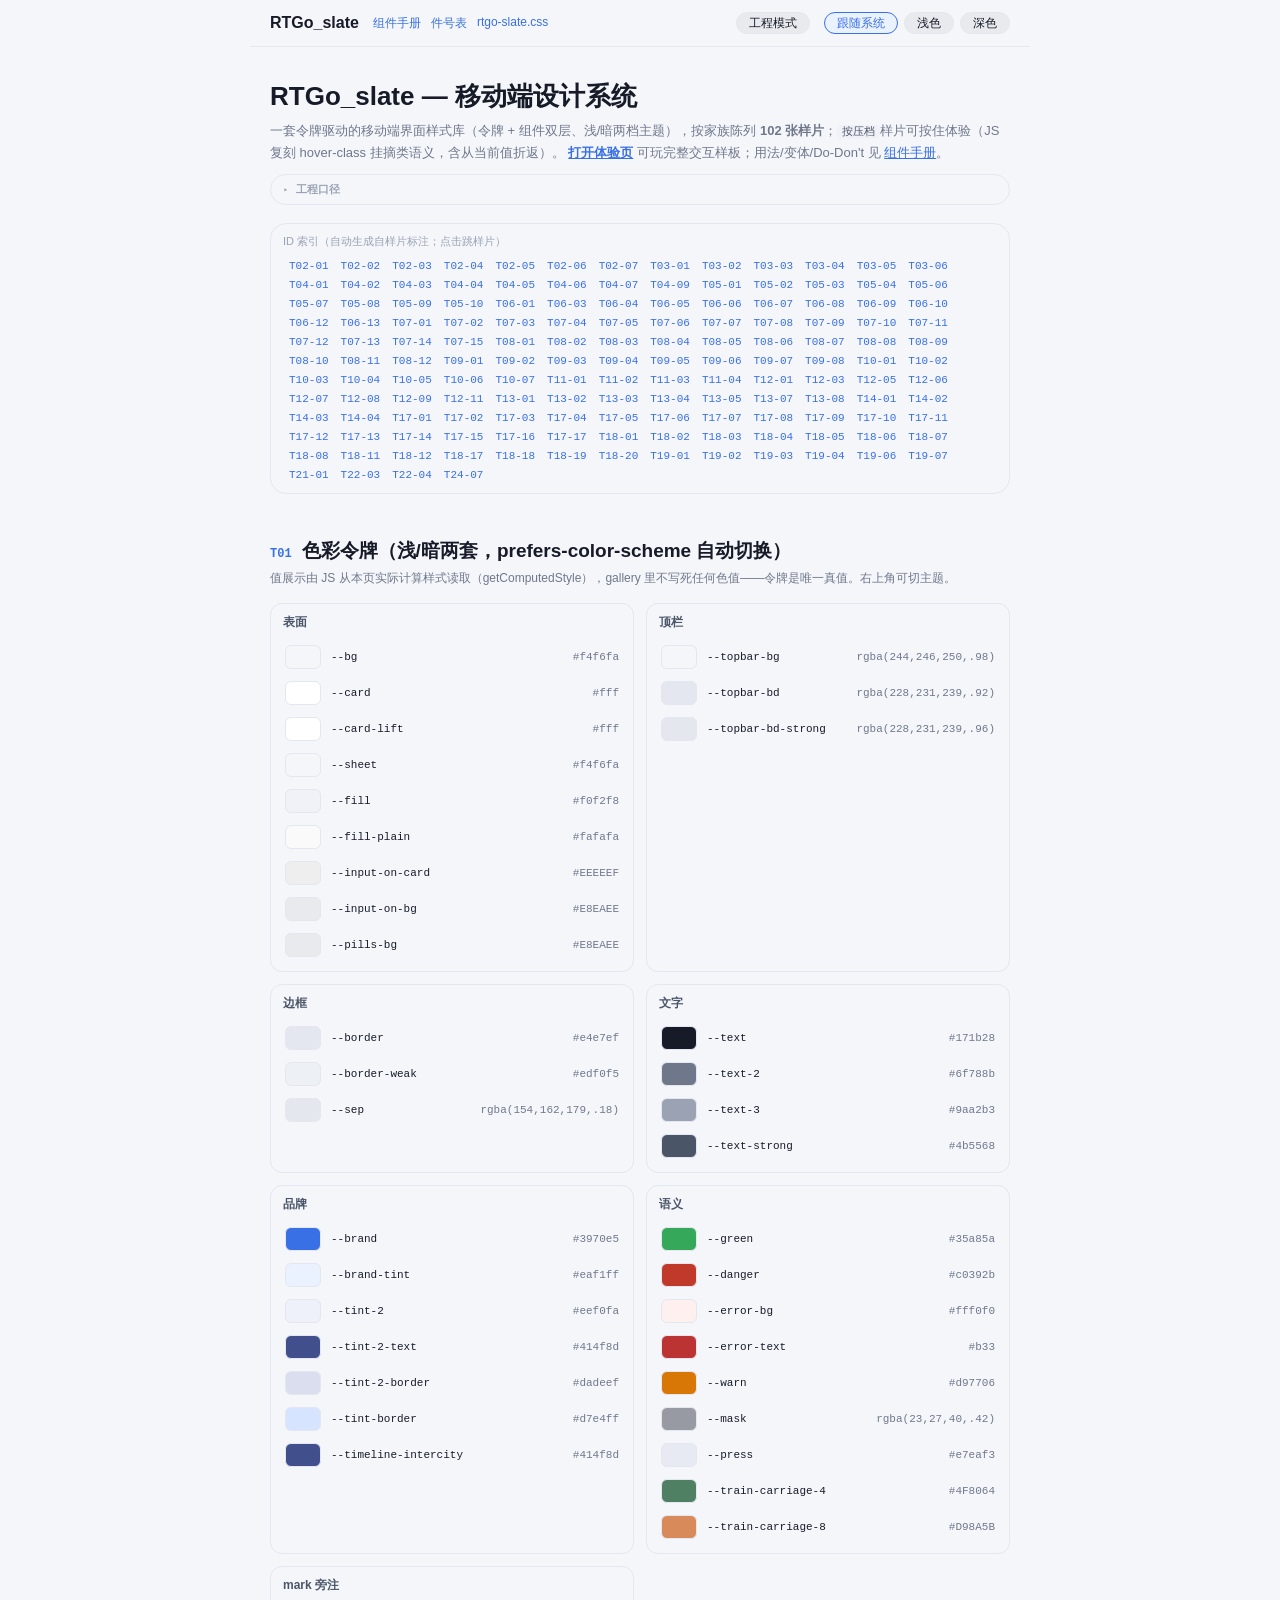
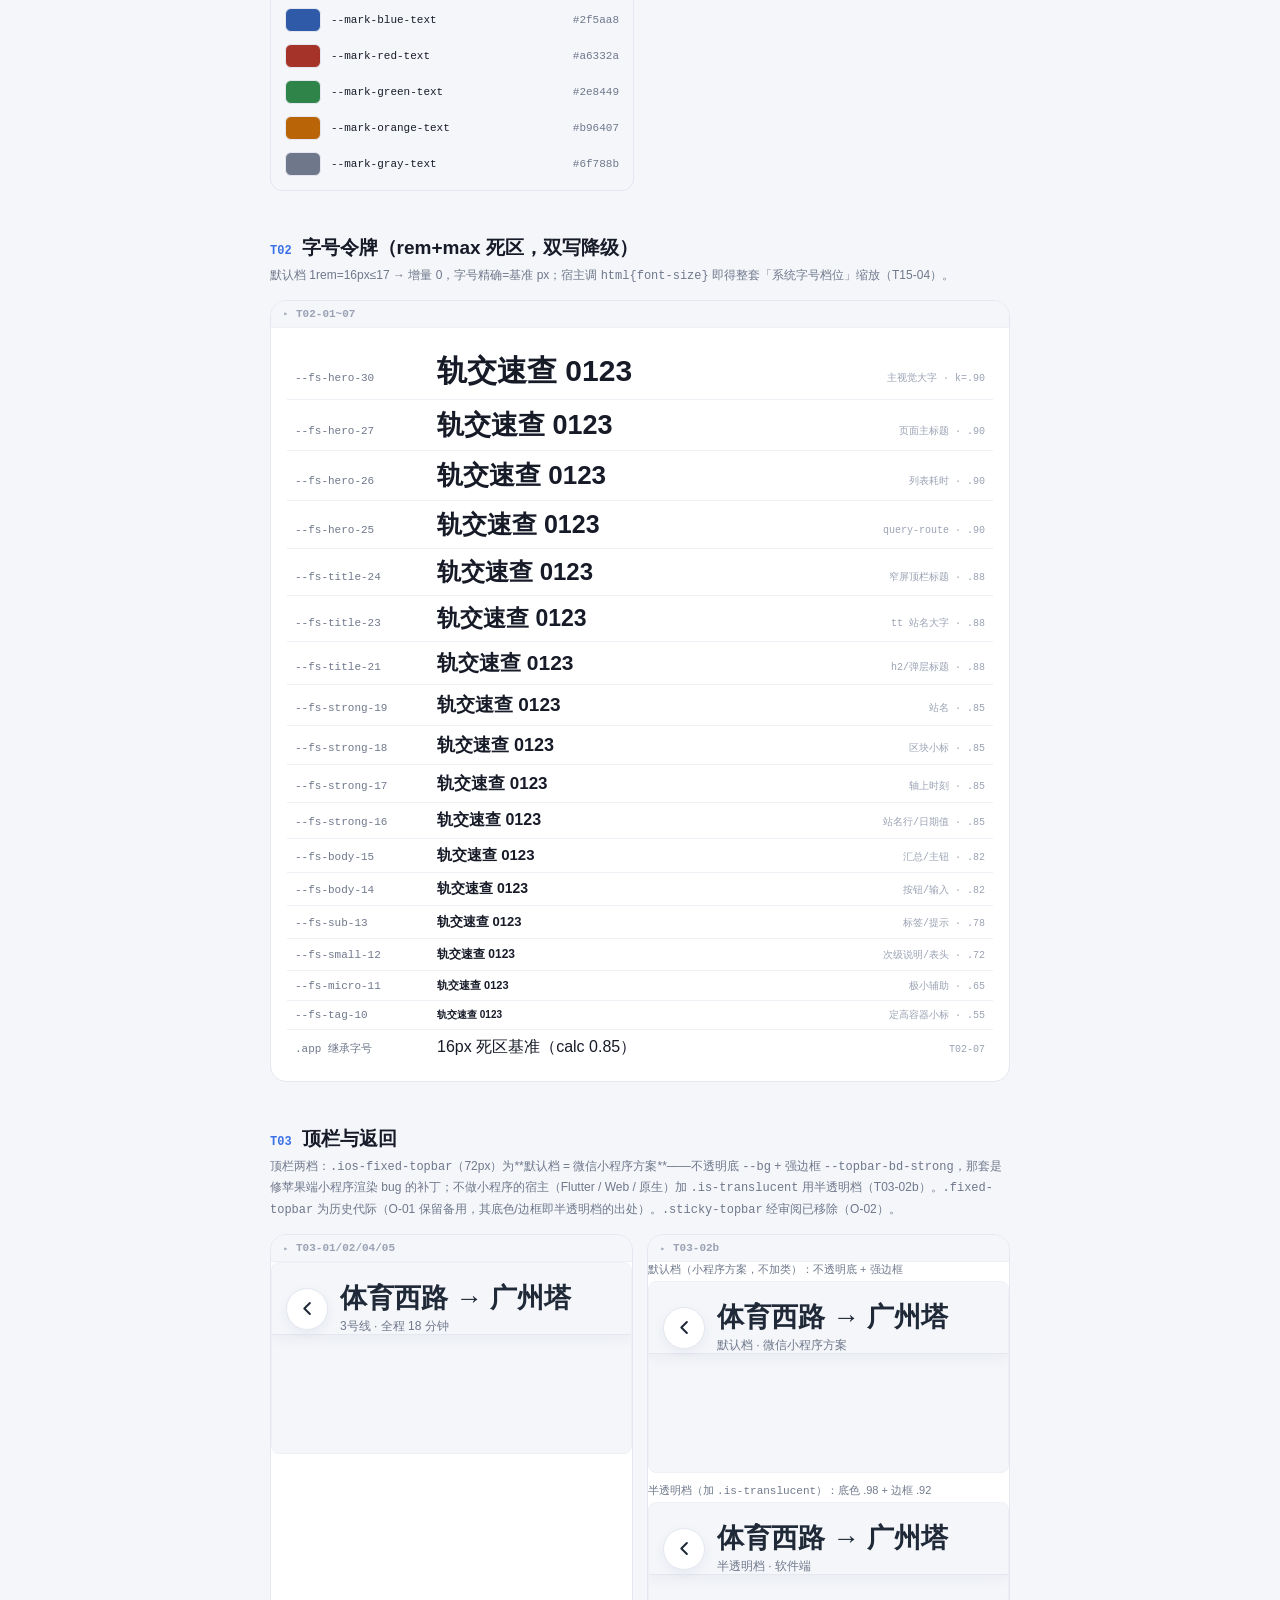
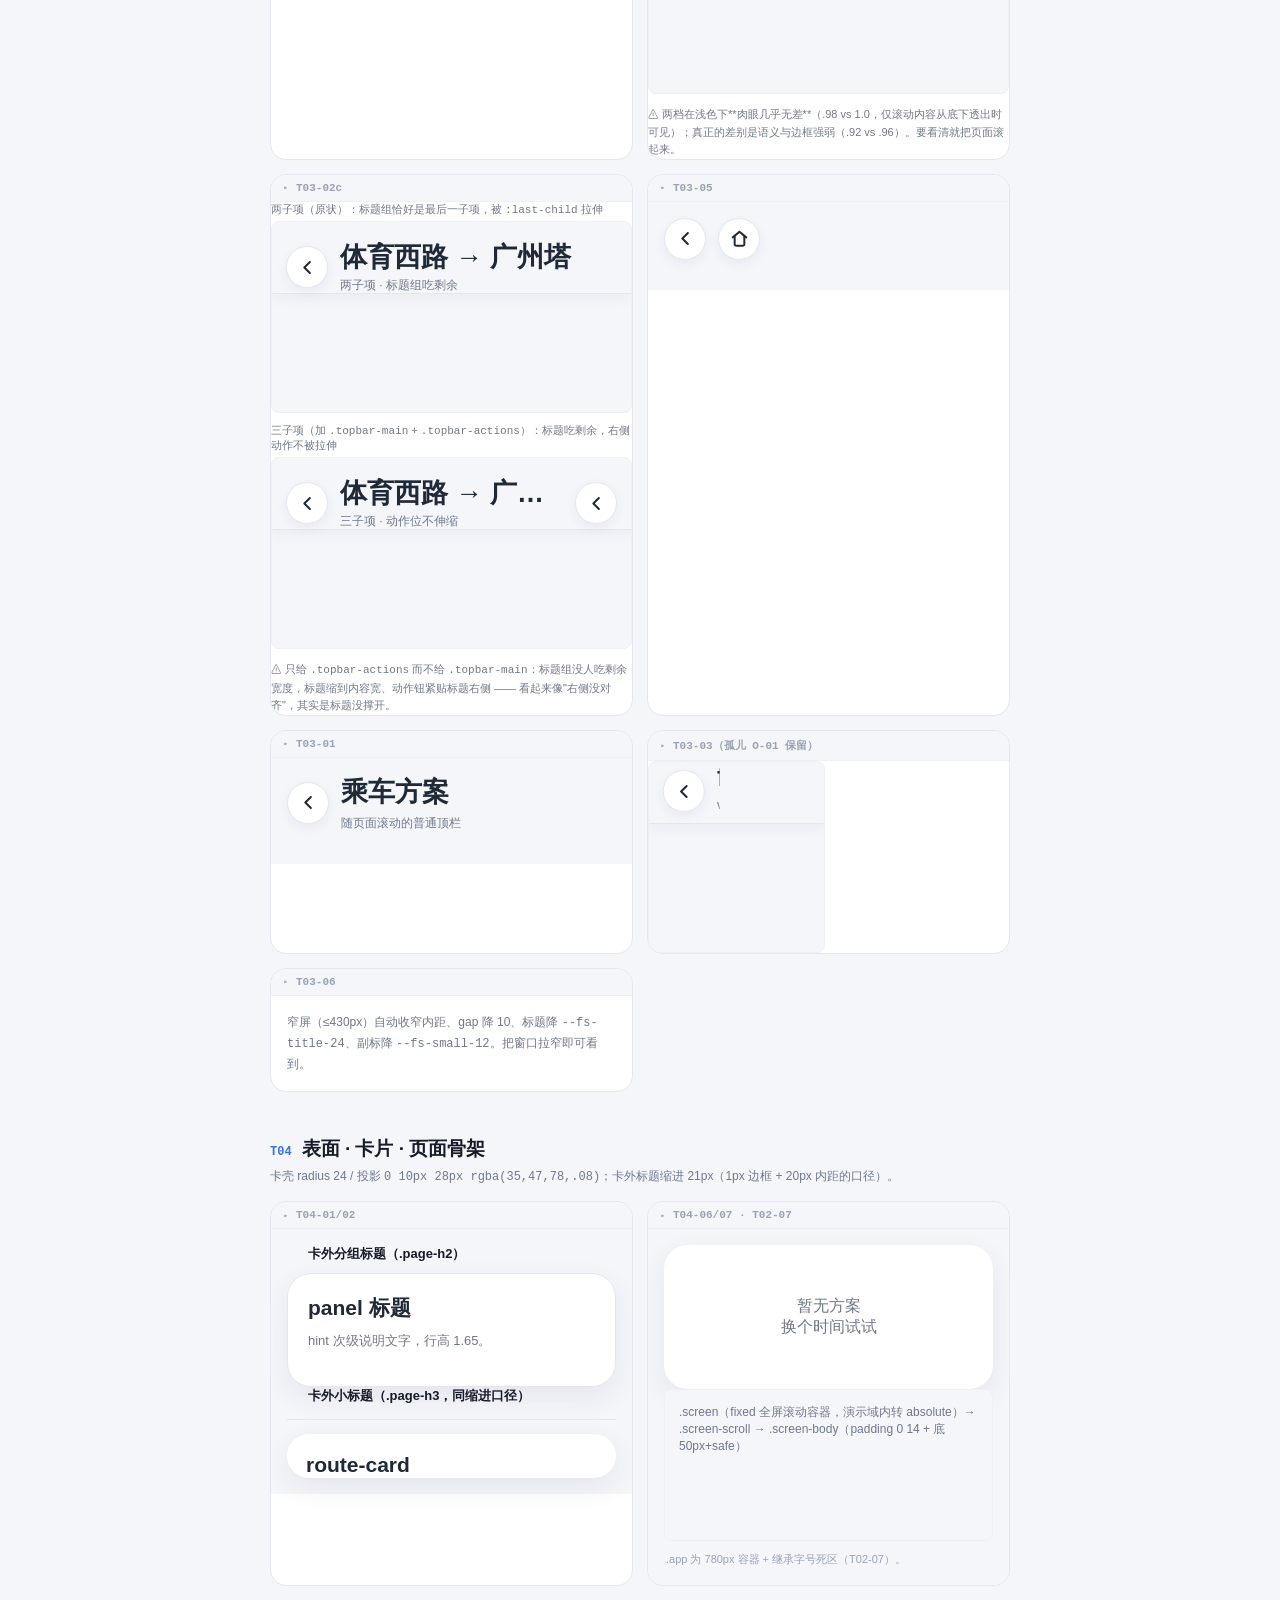
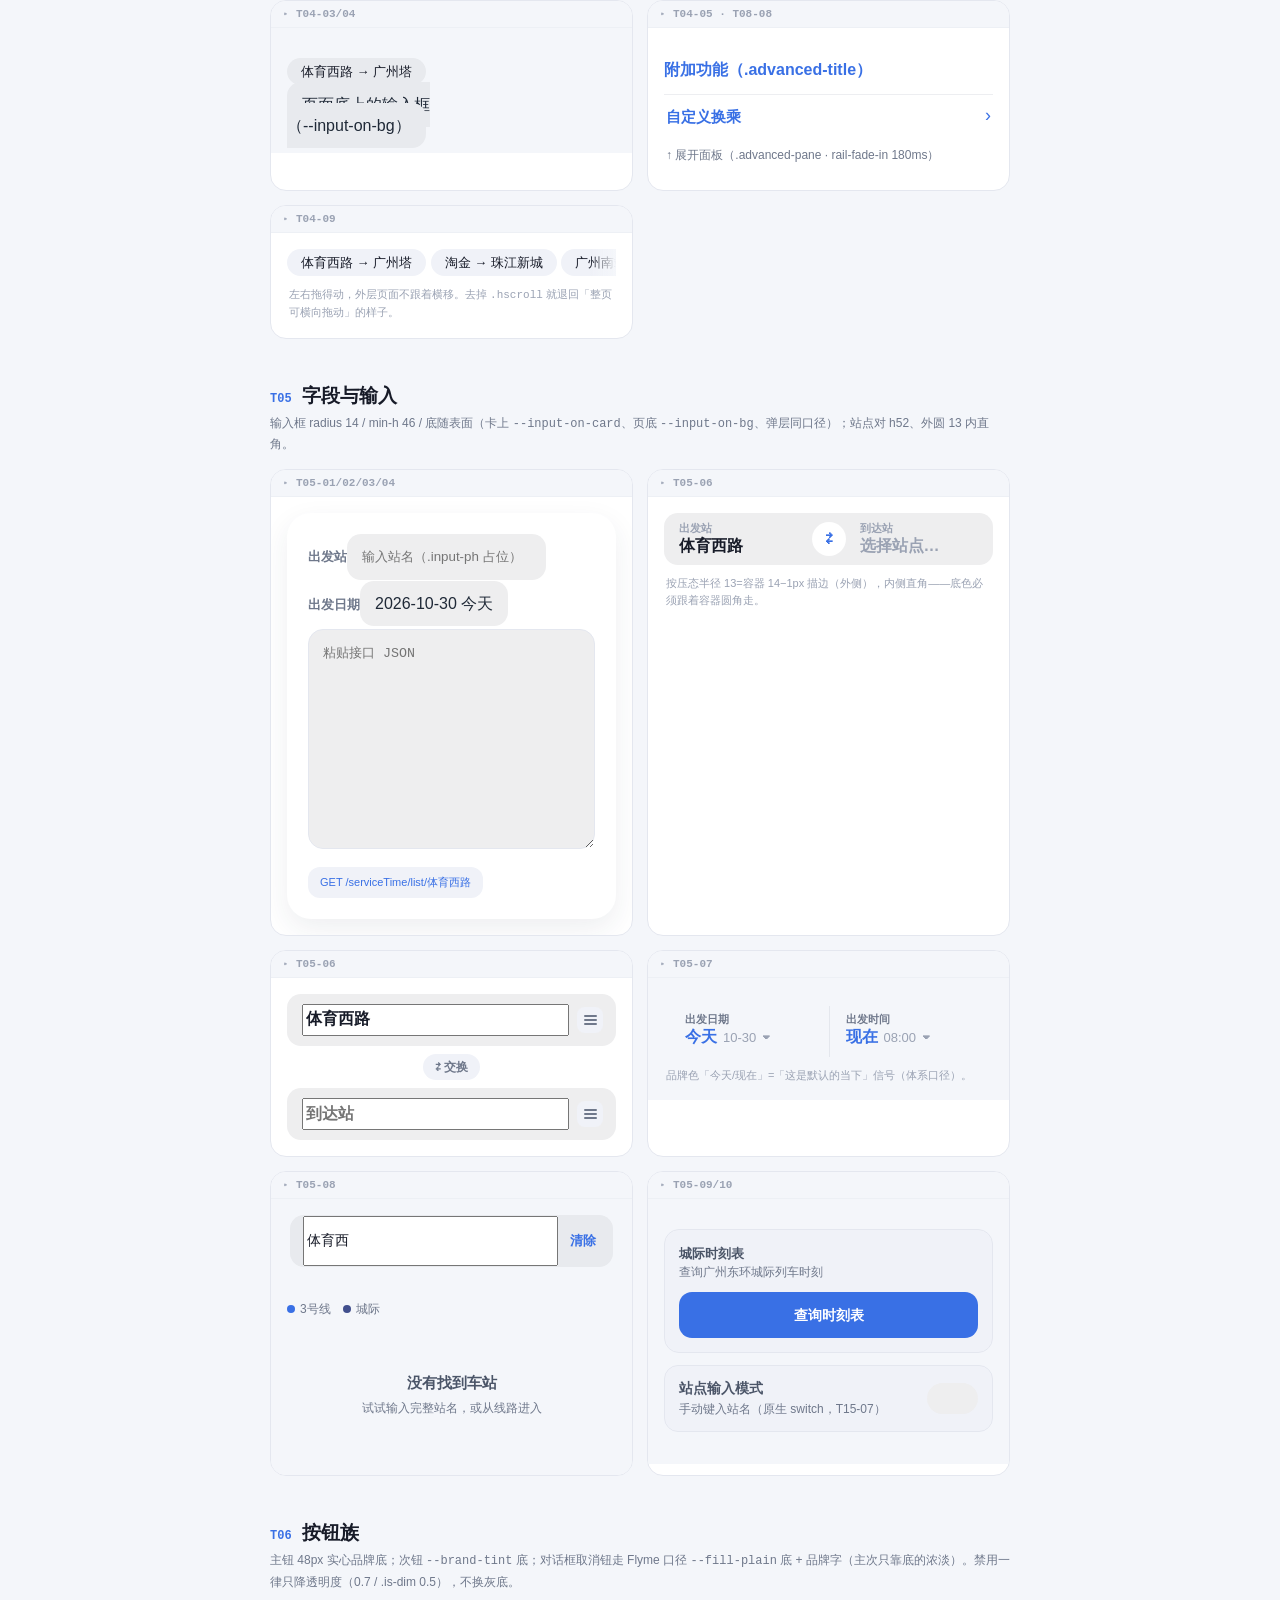
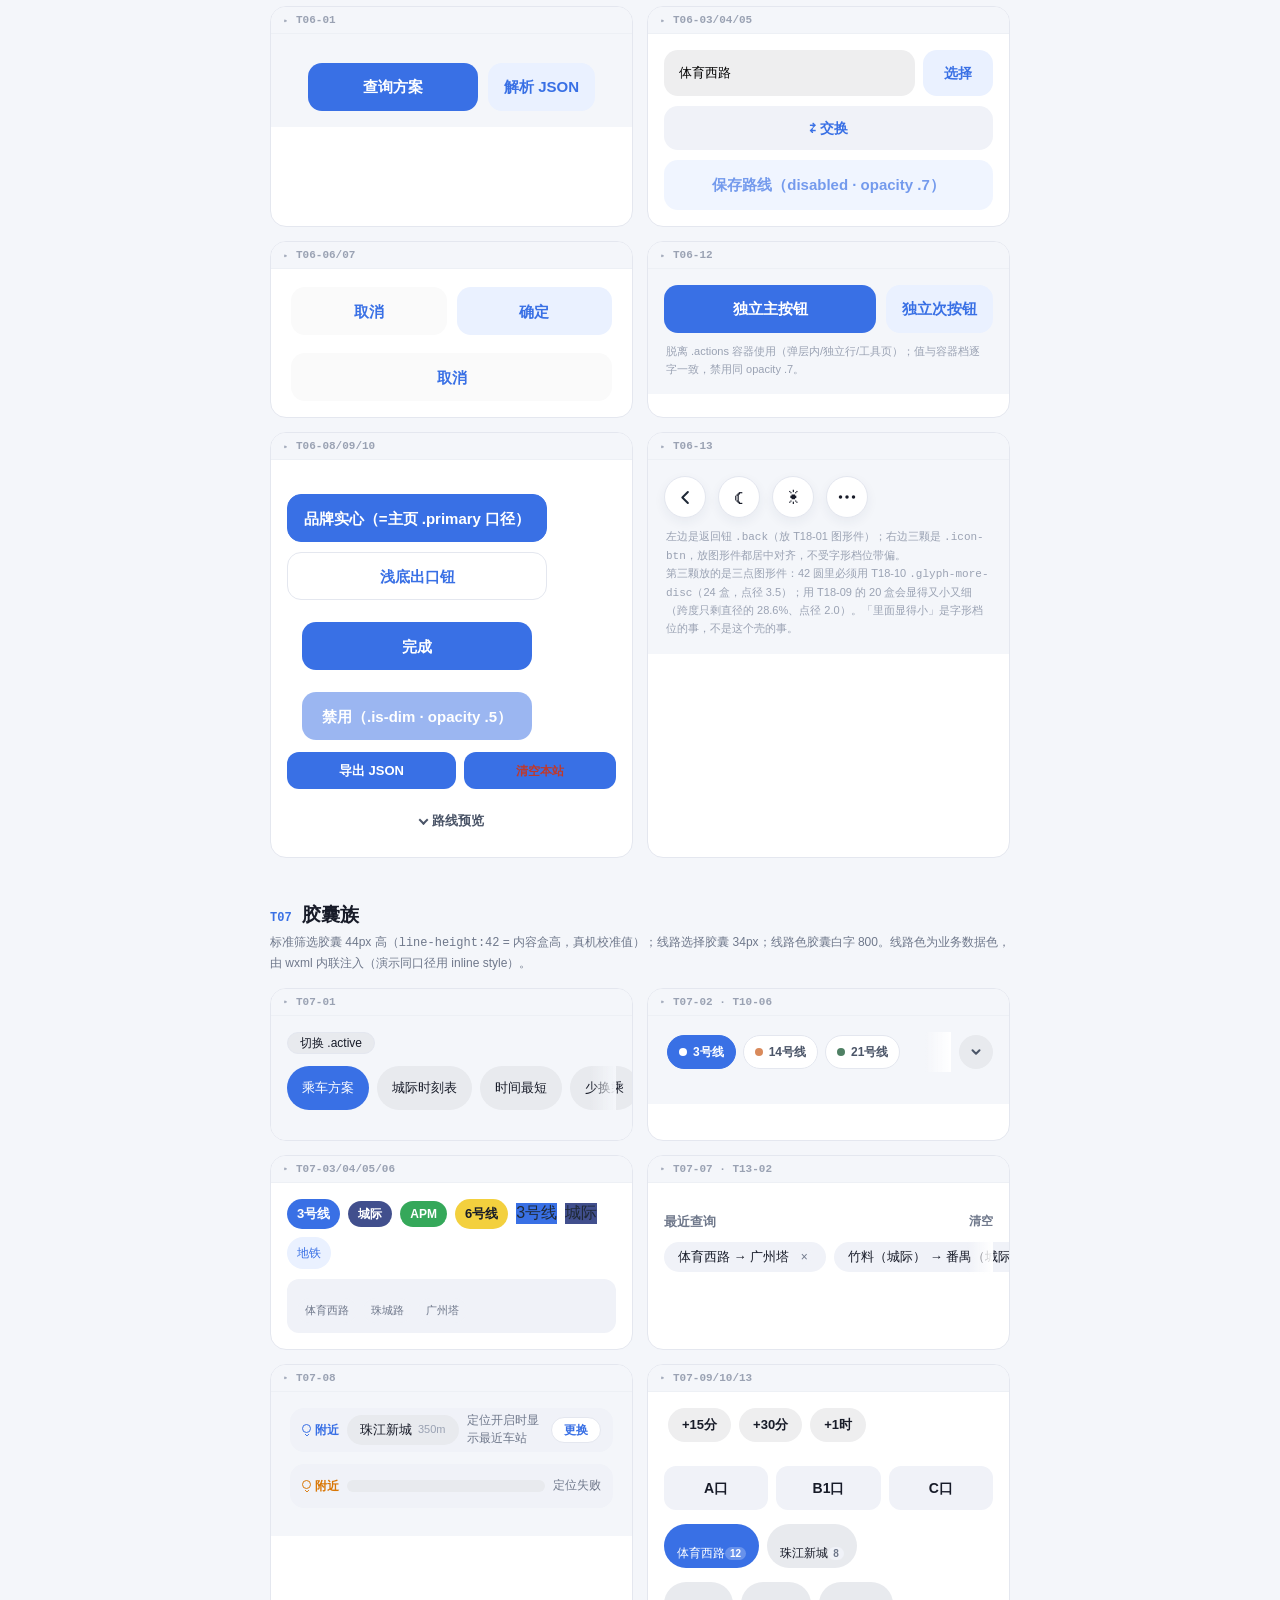
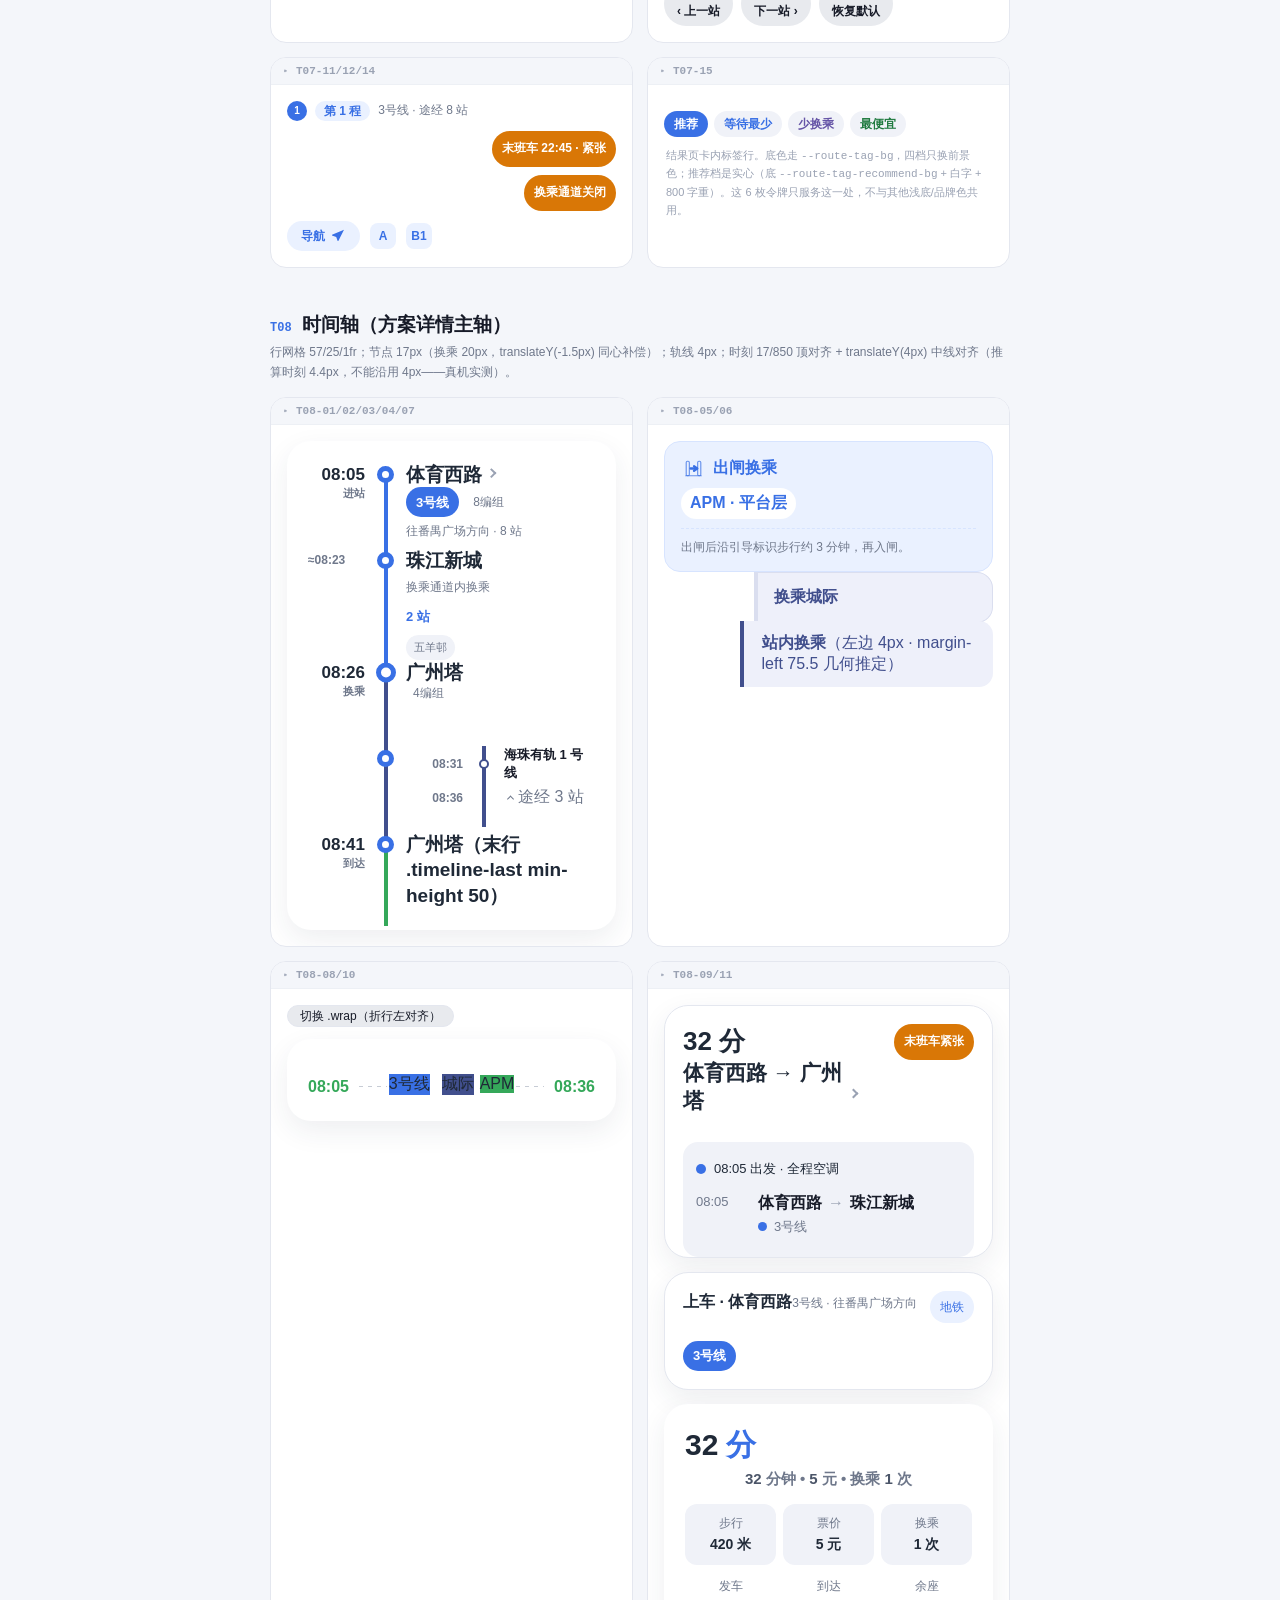
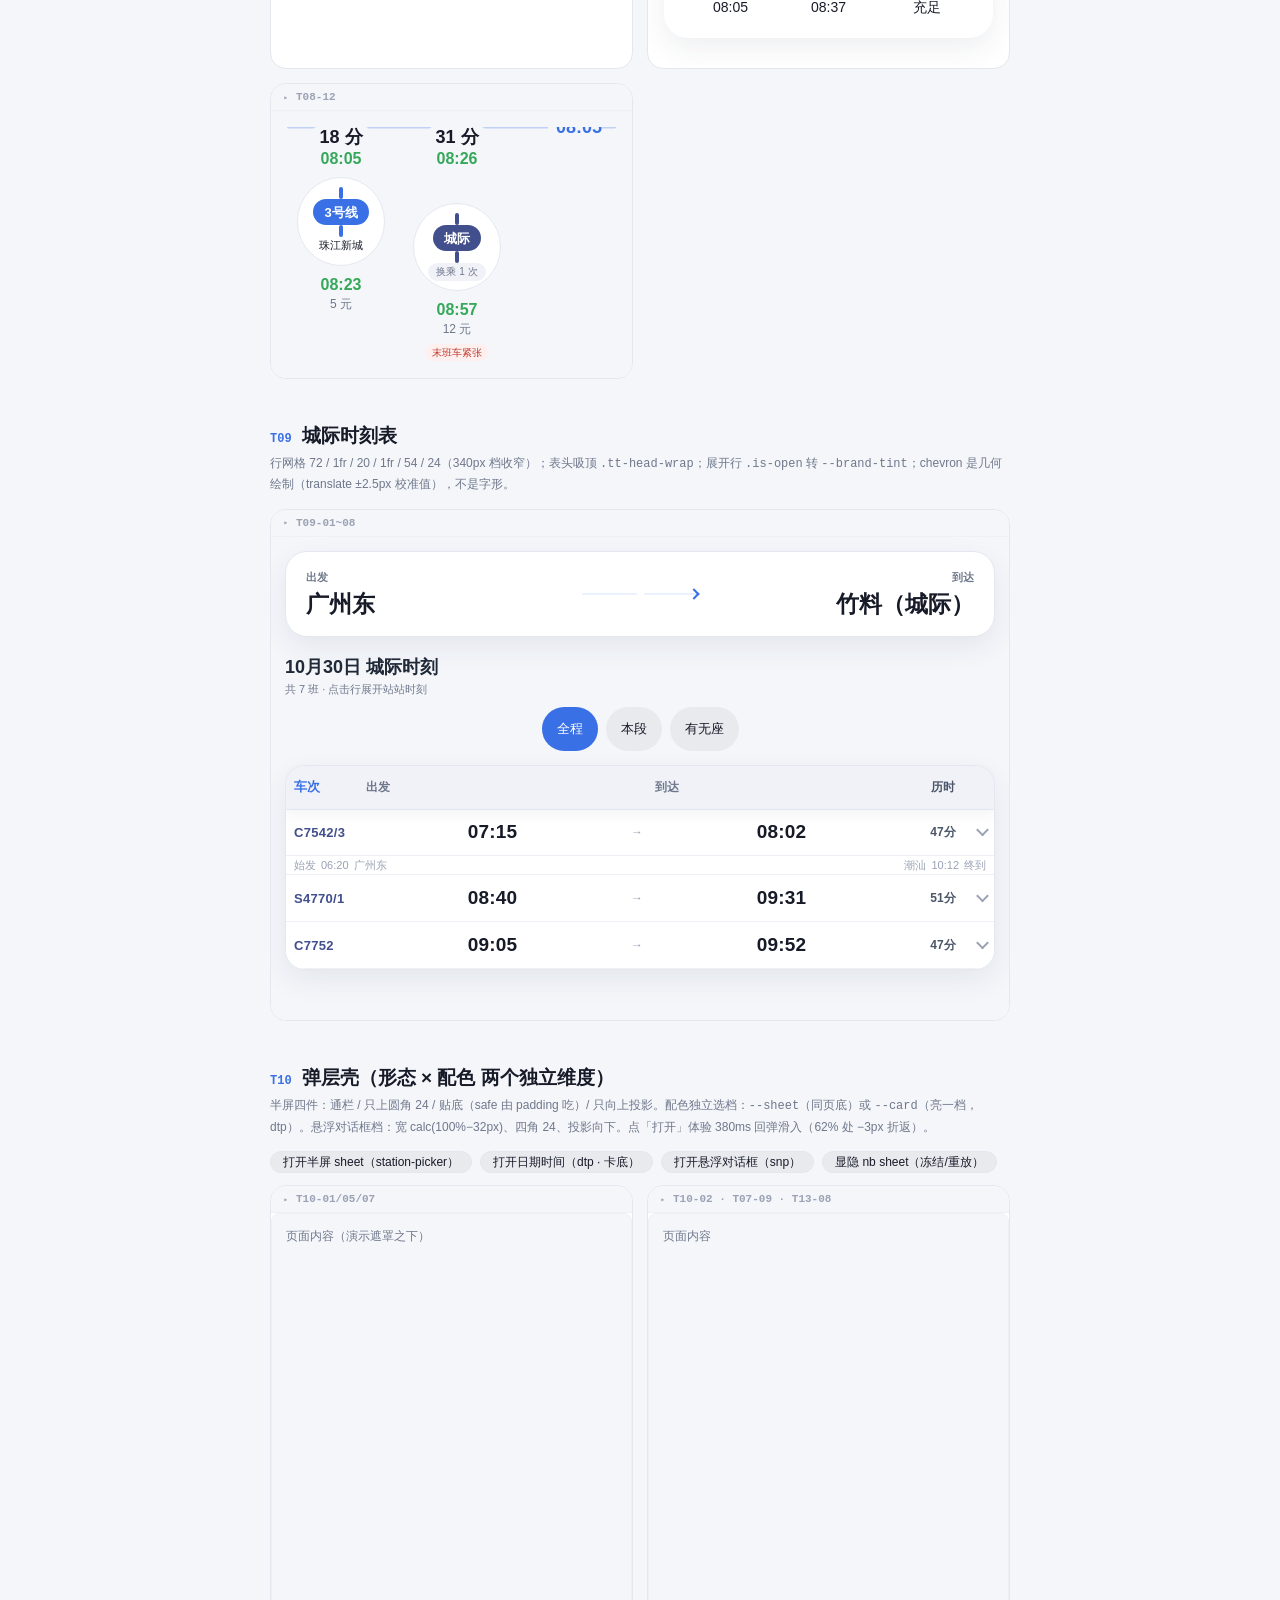
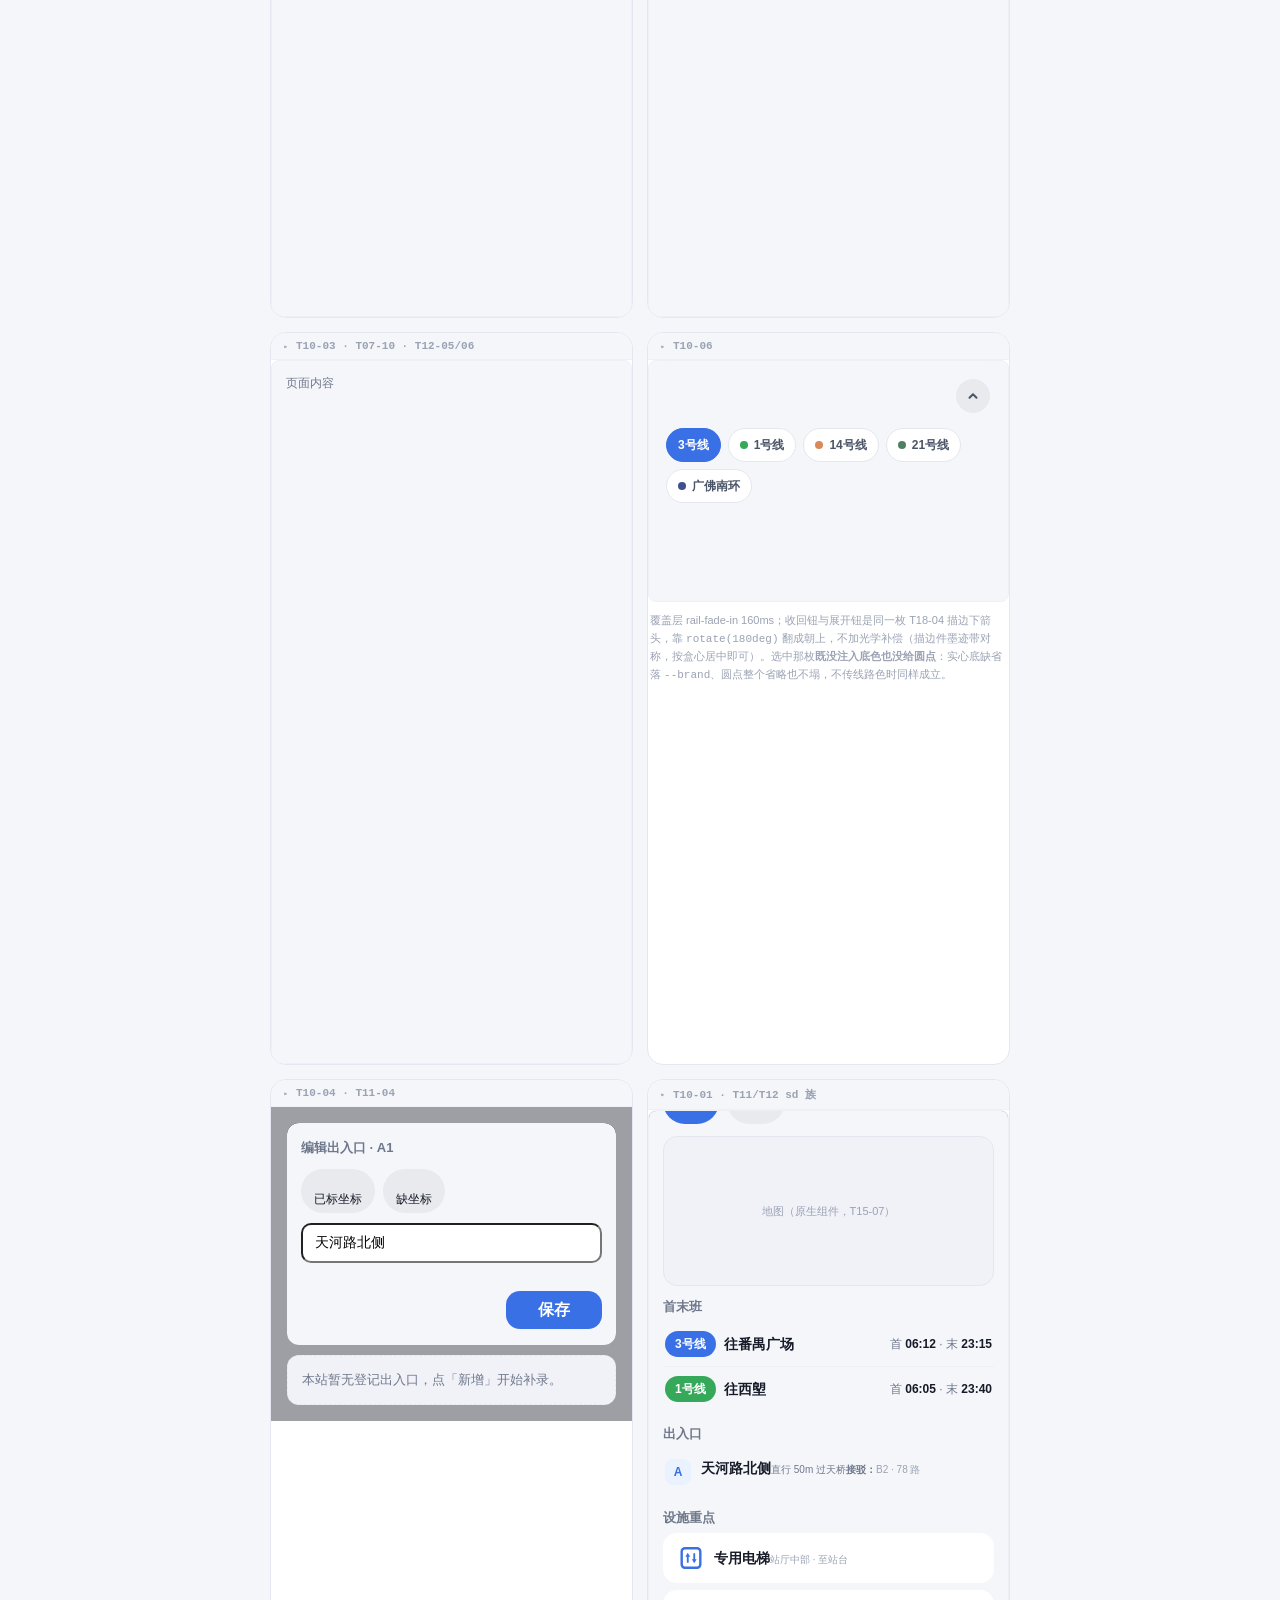
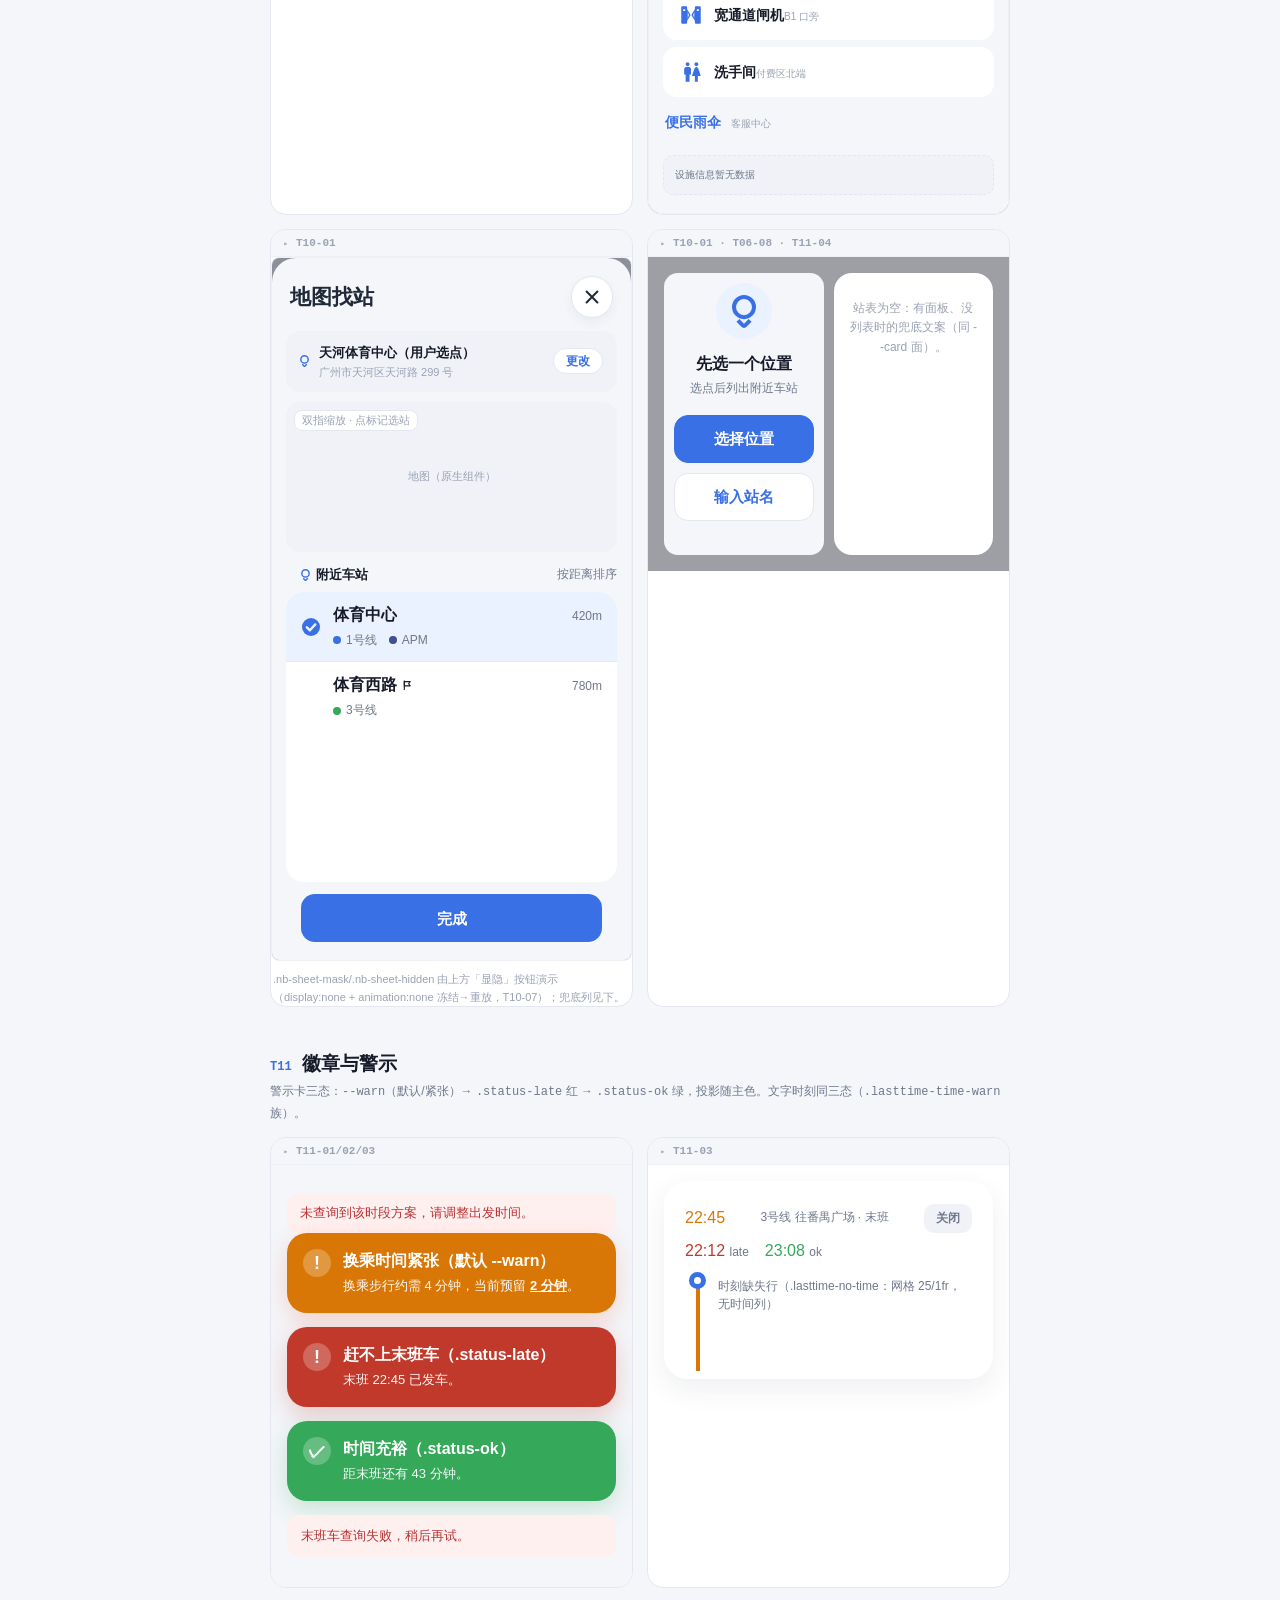
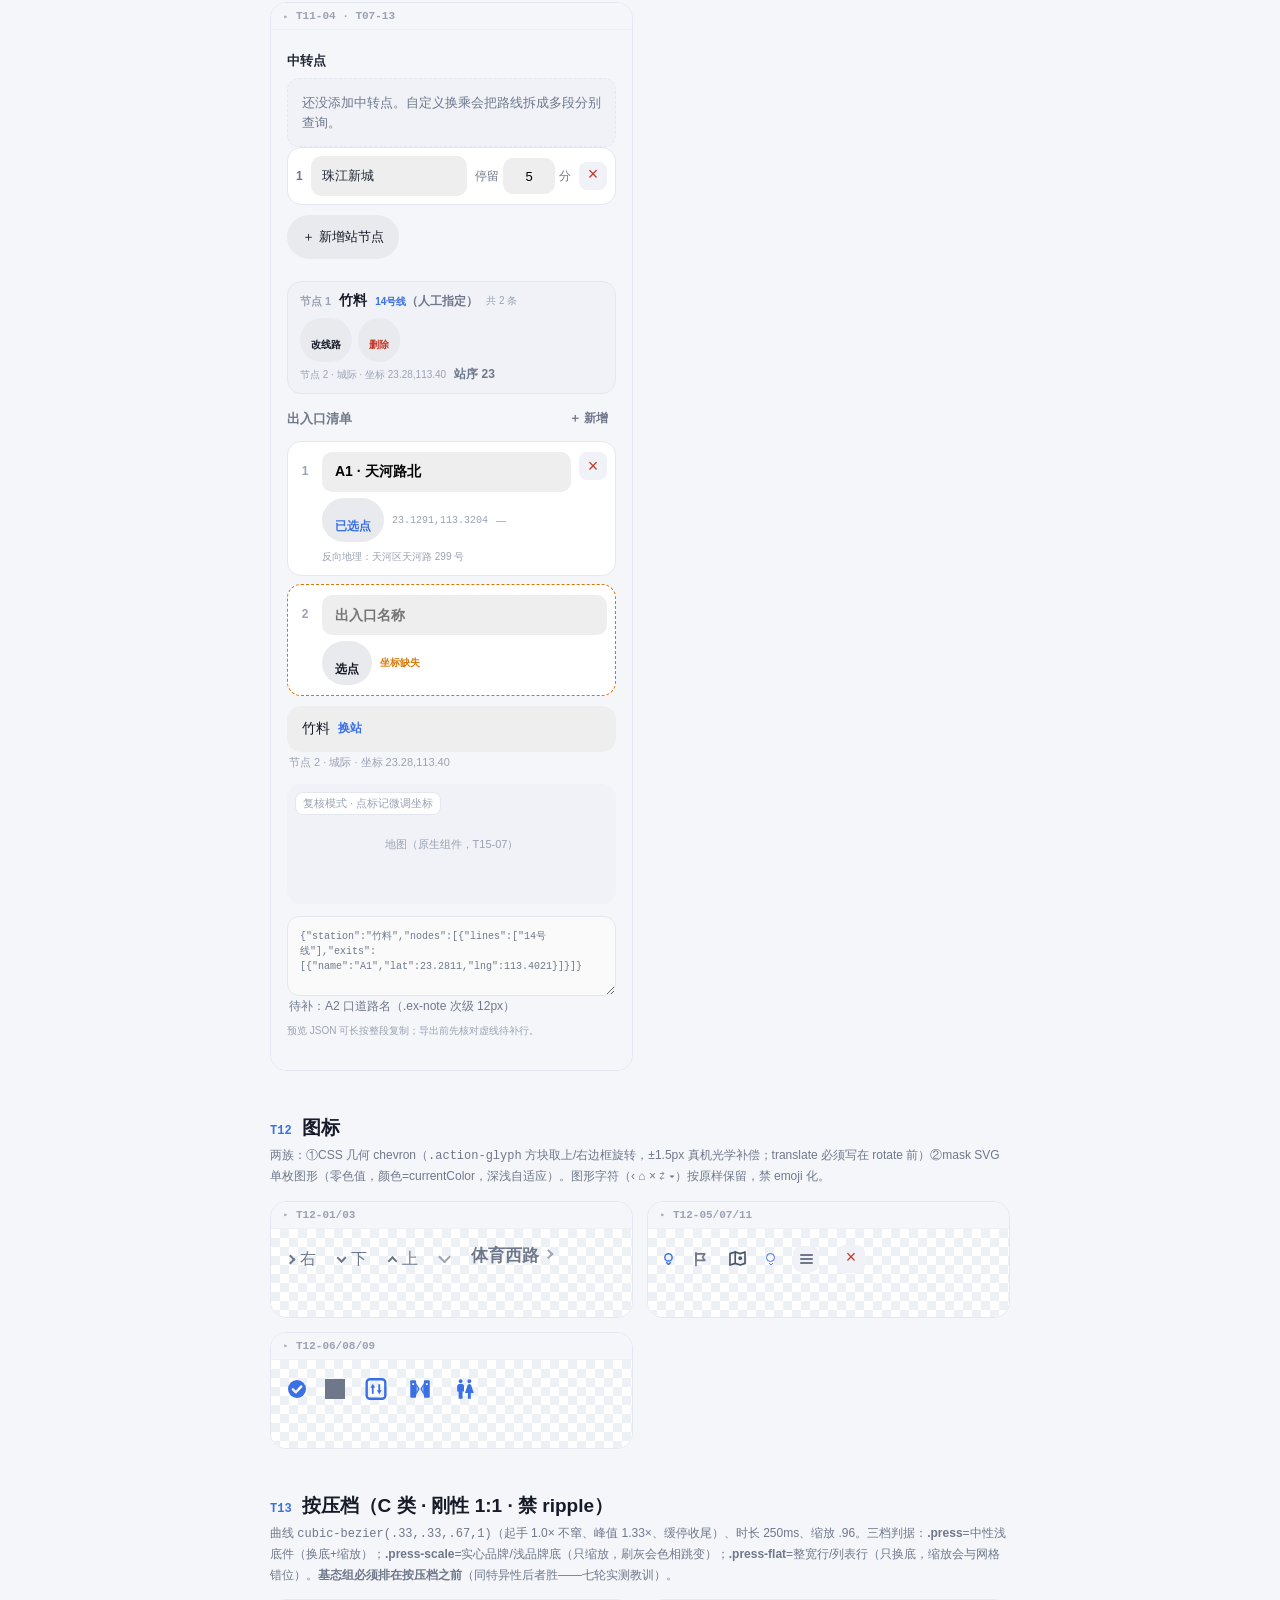
==== commit 797a848c: "新增 T18 第二批图标与裸档 / 底栏档，文档与样片同步" ====
--- a/gallery.html
+++ b/gallery.html
@@ -1067,7 +1067,7 @@
 <!-- ================= G16/T24 菜单 ================= -->
 <section class="g-sec" id="g-t24">
   <h2><span class="g-secid">T24</span> 菜单（自建 · 由按钮打开）</h2>
-  <p class="g-note">短动作浮层：由现有按钮打开，只放当前上下文的 3~7 个动作。壳 <code>.menu-layer + .menu</code>，行 <code>.menu-item</code>；危险动作转 T21，不进菜单直接执行。正文入口有两种皮：通用「更多」用裸三点（T18-09），筛选 / 排序用品牌文字 + T18-05 —— <strong>v1.23 起资产已有筛选 / 排序图标（T18-12 / 13 / 14）</strong>，但正文触发器是否改为图标本版未定，未定之前仍走文字档，不要自行取舍。</p>
+  <p class="g-note">短动作浮层：由现有按钮打开，只放当前上下文的 3~7 个动作。壳 <code>.menu-layer + .menu</code>，行 <code>.menu-item</code>；危险动作转 T21，不进菜单直接执行。正文入口有两种皮：通用「更多」用裸三点（T18-19 <code>.glyph-more-bare</code>），筛选 / 排序用品牌文字 + T18-05 —— <strong>v1.23 起资产已有筛选 / 排序图标（T18-12 / 13 / 14）</strong>，但正文触发器是否改为图标本版未定，未定之前仍走文字档，不要自行取舍。</p>
   <div class="g-grid">
     <figure class="g-spec"><figcaption class="g-tag"><details class="g-meta"><summary><span class="g-id">T24-01 / T24-02 / T24-03</span></summary><span class="g-cls">.menu-layer .menu .menu-item .menu-main .menu-text .menu-desc .menu-meta .menu-check .is-checked .is-danger .is-disabled .has-desc .menu-group-label .menu-sep</span><span class="g-src">自建：docs/设计稿-菜单.html</span></details></figcaption>
       <div class="g-stage pad0">
@@ -1093,28 +1093,28 @@
       <p class="g-hint">壳 20 / 内距 6 / 行 44·15·600 / radius 14；勾选槽 20 常驻，危险行只换字色（按压换 <code>--error-bg</code>），禁用 <code>.4</code> + 行尾值。菜单只发起动作，清空这类要点下去转 T21。</p>
     </figure>
 
-    <figure class="g-spec"><figcaption class="g-tag"><details class="g-meta"><summary><span class="g-id">T24-04 / T24-05 / T24-06</span></summary><span class="g-cls">.icon-btn.menu-trigger.is-open .menu-dots .is-edge .menu-text-trigger .glyph-more-disc .glyph-more .glyph-caret-down .bnav .cell.menu-trigger.is-open</span><span class="g-src">自建：顶栏圆钮 / 正文裸三点 / 正文文字 + T18-05 / 底栏更多</span></details></figcaption>
+    <figure class="g-spec"><figcaption class="g-tag"><details class="g-meta"><summary><span class="g-id">T24-04 / T24-05 / T24-06</span></summary><span class="g-cls">.icon-btn.menu-trigger.is-open .menu-dots .is-edge .menu-text-trigger .glyph-more-disc .glyph-more-bare .bn-ico.more .glyph-caret-down .bnav .cell.menu-trigger.is-open</span><span class="g-src">自建：顶栏圆钮 / 正文裸三点 / 正文文字 + T18-05 / 底栏更多</span></details></figcaption>
       <div class="g-stage bg-page" style="display:grid;gap:16px">
         <div style="display:flex;gap:18px;align-items:center;flex-wrap:wrap">
           <button class="icon-btn" aria-label="更多操作"><i class="glyph glyph-more-disc"></i></button>
           <button class="icon-btn menu-trigger is-open" aria-label="更多操作"><i class="glyph glyph-more-disc"></i></button>
-          <button class="menu-dots" aria-label="更多操作"><i class="glyph glyph-more"></i></button>
-          <button class="menu-dots menu-trigger is-open" aria-label="更多操作"><i class="glyph glyph-more"></i></button>
+          <button class="menu-dots" aria-label="更多操作"><i class="glyph glyph-more-bare"></i></button>
+          <button class="menu-dots menu-trigger is-open" aria-label="更多操作"><i class="glyph glyph-more-bare"></i></button>
           <button class="menu-text-trigger">筛选<i class="glyph glyph-caret-down"></i></button>
           <button class="menu-text-trigger">排序<i class="glyph glyph-caret-down"></i></button>
         </div>
         <div style="display:flex;align-items:flex-start;gap:12px;padding:14px;border:1px solid var(--border);border-radius:14px;background:var(--card)">
           <div style="flex:1;min-width:0"><div class="station" style="margin-bottom:4px">广州南站</div><div class="meta">高铁 · 城际 · 地铁 2 / 7 / 22 号线</div></div>
-          <button class="menu-dots is-edge" aria-label="更多操作"><i class="glyph glyph-more"></i></button>
+          <button class="menu-dots is-edge" aria-label="更多操作"><i class="glyph glyph-more-bare"></i></button>
         </div>
         <div class="g-bn-demo">
           <nav class="bnav" aria-label="底部导航">
             <button class="cell"><span class="bn-ico home"></span><span>查询</span></button>
             <button class="cell on"><span class="bn-ico search"></span><span>结果</span></button>
-            <button class="cell menu-trigger is-open"><span class="g-bn-more"><i class="glyph glyph-more"></i></span><span>更多</span></button>
+            <button class="cell menu-trigger is-open"><span class="bn-ico more"></span><span>更多</span></button>
           </nav>
         </div>
-        <p class="g-hint">顶栏 42 圆钮用 <code>.glyph-more-disc</code>（T18-10，24 盒）/ 正文裸三点（无圆底、无边框，视觉 20 / 热区 44；卡片右缘加 <code>.is-edge</code>）/ 正文品牌文字 + T18-05 / 底栏更多格用中性 <code>--press</code> + 深字。筛选、排序图标 v1.23 已进资产（T18-12 / 13 / 14），见 T18 节样片；正文触发器是否改为图标本版未定，不要自行决定。<br>三点在两个宿主里的档位不同是故意的：圆钮 42 用 T18-10（点 3.5），正文与底栏用 T18-09（20 盒、点 2.0），同一套「点径 : 空隙 ≈ 1.17:1」比例，按容器各自反算。不要拿一档去套另一处。</p>
+        <p class="g-hint">顶栏 42 圆钮用 <code>.glyph-more-disc</code>（T18-10，24 盒）/ 正文裸三点（无圆底、无边框，视觉 20 / 热区 44；卡片右缘加 <code>.is-edge</code>）/ 正文品牌文字 + T18-05 / 底栏更多格用中性 <code>--press</code> + 深字。筛选、排序图标 v1.23 已进资产（T18-12 / 13 / 14），见 T18 节样片；正文触发器是否改为图标本版未定，不要自行决定。<br>三点在三处的档位不同：圆钮 42 用 T18-10（24 盒、点径 3.5），正文裸档用 <code>.glyph-more-bare</code>（20 盒、点径 2.9），底栏用 <code>.bn-ico.more</code>（形状 ×1.12、点径 3.9）。同一套「点径 : 空隙 ≈ 1.17:1」比例，按容器各自反算，不要拿一档去套另一处。T18-09（点径 2.0）是旧档，只在 T18 节作对照。</p>
       </div>
     </figure>
 
@@ -1290,6 +1290,60 @@
           <view class="icon-btn" data-hover-class="press"><view class="glyph glyph-share"></view></view>
         </div>
         <p class="g-hint">构图：右上 / 中左 / 右下三个节点，中左那个分别连另外两个（之字走向）。<b>空心环</b>：做成实心点会与同框的 T18-10（三点实心圆）撞形，环让两枚在小尺寸下仍能区分。两段连线的端点落在环外缘（距圆心 3.4 = r 2.4 + 半个线宽），圆头端点与环合流，不留缝也不扎进环心。<br>上面四颗同框即是这六枚的典型用法：<b>线宽、盒尺寸、墨迹占比一致</b>，放进工具栏不会有一枚显出「细」或「大」。</p>
+      </div>
+    </figure>
+    <figure class="g-spec"><figcaption class="g-tag"><details class="g-meta"><summary><span class="g-id">T18-18</span></summary><span class="g-cls">.glyph-<b>download</b> .glyph-downloaded .glyph-scan .glyph-add .glyph-history .glyph-settings</span><span class="g-src">24 盒 · 描边 2px · 墨迹 16.0~17.2</span></details></figcaption>
+      <div class="g-stage">
+        <div style="display:flex;align-items:center;gap:14px;flex-wrap:wrap">
+          <view class="icon-btn" data-hover-class="press"><view class="glyph glyph-download"></view></view>
+          <view class="icon-btn" data-hover-class="press"><view class="glyph glyph-downloaded"></view></view>
+          <view class="icon-btn" data-hover-class="press"><view class="glyph glyph-scan"></view></view>
+          <view class="icon-btn" data-hover-class="press"><view class="glyph glyph-add"></view></view>
+          <view class="icon-btn" data-hover-class="press"><view class="glyph glyph-history"></view></view>
+          <view class="icon-btn" data-hover-class="press"><view class="glyph glyph-settings"></view></view>
+        </div>
+        <p class="g-hint">下载 / 已下载 / 扫码 / 新建 / 历史 / 设置。与上面 T18-12~17 同档：24 盒、描边 2px、圆头圆角，墨迹占 42 圆直径 38~41%，同框不显轻。<br>下载与已下载共用同一只托盘（x 4.8~19.2、深 3.0、圆角 1.9），只换上半件：竖杆加双翼是「待下载」，勾是「已下载」。两枚墨迹宽都是 16.4，并排时左右边与下缘对齐；勾少一笔，面积比箭头轻 10%（79.3 对 88.6px²），不要靠加长或加粗补重。</p>
+      </div>
+    </figure>
+    <figure class="g-spec"><figcaption class="g-tag"><details class="g-meta"><summary><span class="g-id">T18-19</span></summary><span class="g-cls">.glyph-<b>&lt;名&gt;</b>-bare（正文裸档）</span><span class="g-src">20 盒 · 描边 2.4 · 墨迹 13.7~14.7</span></details></figcaption>
+      <div class="g-stage">
+        <div style="display:flex;flex-direction:column;gap:9px;font-size:14px">
+          <span style="display:flex;align-items:center;gap:7px"><view class="glyph glyph-download-bare"></view>下载到本地</span>
+          <span style="display:flex;align-items:center;gap:7px"><view class="glyph glyph-downloaded-bare"></view>已下载 · 3 个文件</span>
+          <span style="display:flex;align-items:center;gap:7px"><view class="glyph glyph-scan-bare"></view>扫一扫</span>
+          <span style="display:flex;align-items:center;gap:7px"><view class="glyph glyph-add-bare"></view>新建路线</span>
+          <span style="display:flex;align-items:center;gap:7px"><view class="glyph glyph-history-bare"></view>浏览记录</span>
+          <span style="display:flex;align-items:center;gap:7px"><view class="glyph glyph-settings-bare"></view>设置</span>
+          <span style="display:flex;align-items:center;gap:7px"><view class="glyph glyph-filter-bare"></view>筛选</span>
+          <span style="display:flex;align-items:center;gap:7px"><view class="glyph glyph-favorite-bare"></view>收藏</span>
+          <span style="display:flex;align-items:center;gap:7px"><view class="glyph glyph-share-bare"></view>分享</span>
+          <span style="display:flex;align-items:center;gap:7px"><view class="glyph glyph-sort-asc-bare"></view>价格从低到高</span>
+          <span style="display:flex;align-items:center;gap:7px"><view class="glyph glyph-sort-desc-bare"></view>时间从新到旧</span>
+          <span style="display:flex;align-items:center;gap:7px"><view class="glyph glyph-favorite-on-bare" style="color:var(--brand)"></view>已收藏</span>
+        </div>
+        <p class="g-hint">盒 20、描边按 <code>2 × 24 ÷ 20 = 2.4</code> 写回 viewBox，屏幕上仍是 2px。⚠ 不能拿 24 盒那版改个 <code>width</code>：线宽写在 SVG 里，缩盒会一起缩，屏幕线宽会掉到 1.67px。<br>更多在裸档是实心三枚点（点径 2.9 / 跨度 13.8）。T18-09（点径 2.0 / 跨度 12）<view class="glyph glyph-more" style="display:inline-block;vertical-align:-3px;margin:0 3px"></view> 自 v1.25 起为旧档，正文用 <code>.glyph-more-bare</code>。</p>
+      </div>
+    </figure>
+    <figure class="g-spec"><figcaption class="g-tag"><details class="g-meta"><summary><span class="g-id">T18-20</span></summary><span class="g-cls">.bn-ico.<b>&lt;名&gt;</b>（底栏档）</span><span class="g-src">24 盒 · 形状 ×1.12 · 描边 1.607（= 1.8px 屏幕）· 墨迹 17.0~18.8</span></details></figcaption>
+      <div class="g-stage">
+        <div class="g-bn-demo">
+          <nav class="bnav" aria-label="底部导览">
+            <button class="cell"><span class="bn-ico home"></span><span>查询</span></button>
+            <button class="cell on"><span class="bn-ico downloaded"></span><span>已下载</span></button>
+            <button class="cell"><span class="bn-ico scan"></span><span>扫码</span></button>
+            <button class="cell"><span class="bn-ico add"></span><span>新建</span></button>
+            <button class="cell"><span class="bn-ico more"></span><span>更多</span></button>
+          </nav>
+        </div>
+        <div style="display:flex;align-items:center;gap:16px;margin-top:14px;flex-wrap:wrap;color:var(--text)">
+          <span class="bn-ico home"></span><span class="bn-ico search"></span>
+          <span class="bn-ico download"></span><span class="bn-ico downloaded"></span><span class="bn-ico scan"></span>
+          <span class="bn-ico add"></span><span class="bn-ico history"></span><span class="bn-ico settings"></span>
+          <span class="bn-ico filter"></span><span class="bn-ico sort-asc"></span><span class="bn-ico sort-desc"></span>
+          <span class="bn-ico favorite"></span><span class="bn-ico favorite-on"></span><span class="bn-ico share"></span>
+          <span class="bn-ico more"></span>
+        </div>
+        <p class="g-hint">底栏那一格比圆钮大一号：<code>.bn-ico.home</code> 墨迹 18.8、<code>.search</code> 18.3。本档把形状在 viewBox 内按 1.12 放大，描边写 1.607（×1.12 = 1.8px），墨迹落在 17.0~18.8，与 home / search 同粗。上面一排从左到右：home、search 是原有件，其余是新补的底栏档。<br>底栏不做按压三档、不加圆底，选中态只换 <code>color</code>（样片第二格是 <code>.cell.on</code>）。形状与 T18-18/19 逐字相同，只有外层 transform 与 stroke 不同，改形状时三档一起改。</p>
       </div>
     </figure>
     <figure class="g-spec"><figcaption class="g-tag"><details class="g-meta"><summary><span class="g-id">T18 对照</span></summary><span class="g-cls">字符版（历史）vs 图形版（现行）</span><span class="g-src">母本已全部换用图形件，字符版只剩迁移对照价值</span></details></figcaption>
--- a/rtgo-slate.css
+++ b/rtgo-slate.css
@@ -2289,6 +2289,134 @@
   -webkit-mask-image:url("data:image/svg+xml,%3Csvg xmlns='http://www.w3.org/2000/svg' viewBox='0 0 24 24' fill='none' stroke='%23000' stroke-width='2' stroke-linecap='round' stroke-linejoin='round'%3E%3Ccircle cx='16.6' cy='7' r='2.4'/%3E%3Ccircle cx='7.4' cy='12' r='2.4'/%3E%3Ccircle cx='16.6' cy='17' r='2.4'/%3E%3Cpath d='M10.39 10.38 13.61 8.62M10.39 13.62 13.61 15.38'/%3E%3C/svg%3E");
   mask-image:url("data:image/svg+xml,%3Csvg xmlns='http://www.w3.org/2000/svg' viewBox='0 0 24 24' fill='none' stroke='%23000' stroke-width='2' stroke-linecap='round' stroke-linejoin='round'%3E%3Ccircle cx='16.6' cy='7' r='2.4'/%3E%3Ccircle cx='7.4' cy='12' r='2.4'/%3E%3Ccircle cx='16.6' cy='17' r='2.4'/%3E%3Cpath d='M10.39 10.38 13.61 8.62M10.39 13.62 13.61 15.38'/%3E%3C/svg%3E")}
 
+
+
+
+/* ── T18-18 第二批工具图标（下载 / 已下载 / 扫码 / 新建 / 历史 / 设置）· v1.25 · 24 盒 / stroke-unit 2 ──
+   与 T18-12~17 同一口径：24 盒下 viewBox 单位即屏幕 px，墨迹 = 路径跨度 + 线宽，落在 16.0~17.2
+   （占 42 圆钮直径 38~41%）。本档只出 24 盒；20 盒裸档见 T18-19，底栏档见 T18-20。
+   已下载与下载共用同一只托盘（x 4.8~19.2 / 深 3.0 / 圆角 1.9），上半件一换箭头、一换勾：
+   两枚墨迹宽同为 16.4，并排时左右边与下缘对齐。勾比箭头少一笔，墨迹面积轻约 10%（79.3 对 88.6px²）。
+   扫码的横杠 7→17，两端各内缩 2.5，不与左右角框接成一条长线；角框仍是 4.5→19.5，墨迹 17×17 不变。
+   设置用六齿轮廓（齿根圆 r5.15 / 齿顶圆 r7.7 / 齿尖半角 9.5° / 拐角圆 1.0 / 内孔 r2.1）：
+   齿形保留直边、只圆拐角（全圆角读成一朵花）。八齿比六齿多 15% 墨迹（148.9 对 129.9px²）；
+   齿轮类的墨迹高于同框其它件（筛选 96 / 收藏 90 / 分享 105px²）。 */
+/* T18-18 下载 · 16.4×16.2 */
+.glyph-download{width:24px;height:24px;
+  -webkit-mask-image:url("data:image/svg+xml,%3Csvg xmlns='http://www.w3.org/2000/svg' viewBox='0 0 24 24' fill='none' stroke='%23000' stroke-width='2' stroke-linecap='round' stroke-linejoin='round'%3E%3Cpath d='M12 4.6v8.7M8.1 9.4l3.9 3.9 3.9-3.9M4.8 13.9v3a1.9 1.9 0 0 0 1.9 1.9h10.6a1.9 1.9 0 0 0 1.9-1.9v-3'/%3E%3C/svg%3E");
+  mask-image:url("data:image/svg+xml,%3Csvg xmlns='http://www.w3.org/2000/svg' viewBox='0 0 24 24' fill='none' stroke='%23000' stroke-width='2' stroke-linecap='round' stroke-linejoin='round'%3E%3Cpath d='M12 4.6v8.7M8.1 9.4l3.9 3.9 3.9-3.9M4.8 13.9v3a1.9 1.9 0 0 0 1.9 1.9h10.6a1.9 1.9 0 0 0 1.9-1.9v-3'/%3E%3C/svg%3E")}
+/* T18-18 已下载 · 16.4×15.6 */
+.glyph-downloaded{width:24px;height:24px;
+  -webkit-mask-image:url("data:image/svg+xml,%3Csvg xmlns='http://www.w3.org/2000/svg' viewBox='0 0 24 24' fill='none' stroke='%23000' stroke-width='2' stroke-linecap='round' stroke-linejoin='round'%3E%3Cpath d='M7.7 9.0 11.2 12.5 16.7 5.2M4.8 13.9v3a1.9 1.9 0 0 0 1.9 1.9h10.6a1.9 1.9 0 0 0 1.9-1.9v-3'/%3E%3C/svg%3E");
+  mask-image:url("data:image/svg+xml,%3Csvg xmlns='http://www.w3.org/2000/svg' viewBox='0 0 24 24' fill='none' stroke='%23000' stroke-width='2' stroke-linecap='round' stroke-linejoin='round'%3E%3Cpath d='M7.7 9.0 11.2 12.5 16.7 5.2M4.8 13.9v3a1.9 1.9 0 0 0 1.9 1.9h10.6a1.9 1.9 0 0 0 1.9-1.9v-3'/%3E%3C/svg%3E")}
+/* T18-18 扫码 · 17×17 */
+.glyph-scan{width:24px;height:24px;
+  -webkit-mask-image:url("data:image/svg+xml,%3Csvg xmlns='http://www.w3.org/2000/svg' viewBox='0 0 24 24' fill='none' stroke='%23000' stroke-width='2' stroke-linecap='round' stroke-linejoin='round'%3E%3Cpath d='M9.2 4.5H6.4A1.9 1.9 0 0 0 4.5 6.4v2.8M14.8 4.5h2.8a1.9 1.9 0 0 1 1.9 1.9v2.8M4.5 14.8v2.8a1.9 1.9 0 0 0 1.9 1.9h2.8M19.5 14.8v2.8a1.9 1.9 0 0 1-1.9 1.9h-2.8M7 12h10'/%3E%3C/svg%3E");
+  mask-image:url("data:image/svg+xml,%3Csvg xmlns='http://www.w3.org/2000/svg' viewBox='0 0 24 24' fill='none' stroke='%23000' stroke-width='2' stroke-linecap='round' stroke-linejoin='round'%3E%3Cpath d='M9.2 4.5H6.4A1.9 1.9 0 0 0 4.5 6.4v2.8M14.8 4.5h2.8a1.9 1.9 0 0 1 1.9 1.9v2.8M4.5 14.8v2.8a1.9 1.9 0 0 0 1.9 1.9h2.8M19.5 14.8v2.8a1.9 1.9 0 0 1-1.9 1.9h-2.8M7 12h10'/%3E%3C/svg%3E")}
+/* T18-18 新建（纯加号）· 16.2×16.2 */
+.glyph-add{width:24px;height:24px;
+  -webkit-mask-image:url("data:image/svg+xml,%3Csvg xmlns='http://www.w3.org/2000/svg' viewBox='0 0 24 24' fill='none' stroke='%23000' stroke-width='2' stroke-linecap='round' stroke-linejoin='round'%3E%3Cpath d='M12 4.9v14.2M4.9 12h14.2'/%3E%3C/svg%3E");
+  mask-image:url("data:image/svg+xml,%3Csvg xmlns='http://www.w3.org/2000/svg' viewBox='0 0 24 24' fill='none' stroke='%23000' stroke-width='2' stroke-linecap='round' stroke-linejoin='round'%3E%3Cpath d='M12 4.9v14.2M4.9 12h14.2'/%3E%3C/svg%3E")}
+/* T18-18 历史（表盘 + 指针）· 16.6×16.6 */
+.glyph-history{width:24px;height:24px;
+  -webkit-mask-image:url("data:image/svg+xml,%3Csvg xmlns='http://www.w3.org/2000/svg' viewBox='0 0 24 24' fill='none' stroke='%23000' stroke-width='2' stroke-linecap='round' stroke-linejoin='round'%3E%3Cpath d='M12 8.6v3.7M12 12.3l3.4 1.8'/%3E%3Ccircle cx='12' cy='12' r='7.3'/%3E%3C/svg%3E");
+  mask-image:url("data:image/svg+xml,%3Csvg xmlns='http://www.w3.org/2000/svg' viewBox='0 0 24 24' fill='none' stroke='%23000' stroke-width='2' stroke-linecap='round' stroke-linejoin='round'%3E%3Cpath d='M12 8.6v3.7M12 12.3l3.4 1.8'/%3E%3Ccircle cx='12' cy='12' r='7.3'/%3E%3C/svg%3E")}
+/* T18-18 设置（六齿齿轮）· 16.0×17.2 */
+.glyph-settings{width:24px;height:24px;
+  -webkit-mask-image:url("data:image/svg+xml,%3Csvg xmlns='http://www.w3.org/2000/svg' viewBox='0 0 24 24' fill='none' stroke='%23000' stroke-width='2' stroke-linecap='round' stroke-linejoin='round'%3E%3Cpath d='M8.33 7.40 Q9.43 7.54 9.85 6.52 Q10.73 4.41 11.83 4.41 Q13.27 4.41 13.69 5.42 Q14.58 7.54 15.67 7.40 Q17.94 7.10 18.49 8.05 Q19.21 9.30 18.54 10.18 Q17.15 12.00 17.82 12.87 Q19.21 14.70 18.66 15.65 Q17.94 16.90 16.85 16.76 Q14.58 16.46 14.15 17.48 Q13.27 19.59 12.17 19.59 Q10.73 19.59 10.31 18.58 Q9.43 16.46 8.33 16.60 Q6.06 16.90 5.51 15.95 Q4.79 14.70 5.46 13.82 Q6.85 12.00 6.18 11.13 Q4.79 9.30 5.34 8.35 Q6.06 7.10 7.15 7.24 Z'/%3E%3Ccircle cx='12' cy='12' r='2.1'/%3E%3C/svg%3E");
+  mask-image:url("data:image/svg+xml,%3Csvg xmlns='http://www.w3.org/2000/svg' viewBox='0 0 24 24' fill='none' stroke='%23000' stroke-width='2' stroke-linecap='round' stroke-linejoin='round'%3E%3Cpath d='M8.33 7.40 Q9.43 7.54 9.85 6.52 Q10.73 4.41 11.83 4.41 Q13.27 4.41 13.69 5.42 Q14.58 7.54 15.67 7.40 Q17.94 7.10 18.49 8.05 Q19.21 9.30 18.54 10.18 Q17.15 12.00 17.82 12.87 Q19.21 14.70 18.66 15.65 Q17.94 16.90 16.85 16.76 Q14.58 16.46 14.15 17.48 Q13.27 19.59 12.17 19.59 Q10.73 19.59 10.31 18.58 Q9.43 16.46 8.33 16.60 Q6.06 16.90 5.51 15.95 Q4.79 14.70 5.46 13.82 Q6.85 12.00 6.18 11.13 Q4.79 9.30 5.34 8.35 Q6.06 7.10 7.15 7.24 Z'/%3E%3Ccircle cx='12' cy='12' r='2.1'/%3E%3C/svg%3E")}
+
+/* ── T18-19 裸档（正文行内）· 20 盒 / stroke-unit 2.4 ──────────────────
+   线宽写在 SVG 里，缩盒会一起缩：24→20 盒，屏幕线宽从 2px 掉到 1.67px。
+   本档按容器反算：2 × 24 ÷ 20 = 2.4。墨迹落在 13.7~14.7，与 14px 正文同一行时略大于字面。
+   更多在裸档是实心三枚点（点径 2.9 / 跨度 13.8 / 19.8px²）；T18-09（点径 2.0 / 跨度 12 / 9.4px²）
+   自 v1.25 起为旧档。
+   ⚠ 三枚点必须显式 stroke='none'：跟着根上的描边一起描，点径会从 3.5 变成 5.5（墨迹面积翻倍）。 */
+.glyph-download-bare{width:20px;height:20px;
+  -webkit-mask-image:url("data:image/svg+xml,%3Csvg xmlns='http://www.w3.org/2000/svg' viewBox='0 0 24 24' fill='none' stroke='%23000' stroke-width='2.4' stroke-linecap='round' stroke-linejoin='round'%3E%3Cpath d='M12 4.6v8.7M8.1 9.4l3.9 3.9 3.9-3.9M4.8 13.9v3a1.9 1.9 0 0 0 1.9 1.9h10.6a1.9 1.9 0 0 0 1.9-1.9v-3'/%3E%3C/svg%3E");
+  mask-image:url("data:image/svg+xml,%3Csvg xmlns='http://www.w3.org/2000/svg' viewBox='0 0 24 24' fill='none' stroke='%23000' stroke-width='2.4' stroke-linecap='round' stroke-linejoin='round'%3E%3Cpath d='M12 4.6v8.7M8.1 9.4l3.9 3.9 3.9-3.9M4.8 13.9v3a1.9 1.9 0 0 0 1.9 1.9h10.6a1.9 1.9 0 0 0 1.9-1.9v-3'/%3E%3C/svg%3E")}
+.glyph-downloaded-bare{width:20px;height:20px;
+  -webkit-mask-image:url("data:image/svg+xml,%3Csvg xmlns='http://www.w3.org/2000/svg' viewBox='0 0 24 24' fill='none' stroke='%23000' stroke-width='2.4' stroke-linecap='round' stroke-linejoin='round'%3E%3Cpath d='M7.7 9.0 11.2 12.5 16.7 5.2M4.8 13.9v3a1.9 1.9 0 0 0 1.9 1.9h10.6a1.9 1.9 0 0 0 1.9-1.9v-3'/%3E%3C/svg%3E");
+  mask-image:url("data:image/svg+xml,%3Csvg xmlns='http://www.w3.org/2000/svg' viewBox='0 0 24 24' fill='none' stroke='%23000' stroke-width='2.4' stroke-linecap='round' stroke-linejoin='round'%3E%3Cpath d='M7.7 9.0 11.2 12.5 16.7 5.2M4.8 13.9v3a1.9 1.9 0 0 0 1.9 1.9h10.6a1.9 1.9 0 0 0 1.9-1.9v-3'/%3E%3C/svg%3E")}
+.glyph-scan-bare{width:20px;height:20px;
+  -webkit-mask-image:url("data:image/svg+xml,%3Csvg xmlns='http://www.w3.org/2000/svg' viewBox='0 0 24 24' fill='none' stroke='%23000' stroke-width='2.4' stroke-linecap='round' stroke-linejoin='round'%3E%3Cpath d='M9.2 4.5H6.4A1.9 1.9 0 0 0 4.5 6.4v2.8M14.8 4.5h2.8a1.9 1.9 0 0 1 1.9 1.9v2.8M4.5 14.8v2.8a1.9 1.9 0 0 0 1.9 1.9h2.8M19.5 14.8v2.8a1.9 1.9 0 0 1-1.9 1.9h-2.8M7 12h10'/%3E%3C/svg%3E");
+  mask-image:url("data:image/svg+xml,%3Csvg xmlns='http://www.w3.org/2000/svg' viewBox='0 0 24 24' fill='none' stroke='%23000' stroke-width='2.4' stroke-linecap='round' stroke-linejoin='round'%3E%3Cpath d='M9.2 4.5H6.4A1.9 1.9 0 0 0 4.5 6.4v2.8M14.8 4.5h2.8a1.9 1.9 0 0 1 1.9 1.9v2.8M4.5 14.8v2.8a1.9 1.9 0 0 0 1.9 1.9h2.8M19.5 14.8v2.8a1.9 1.9 0 0 1-1.9 1.9h-2.8M7 12h10'/%3E%3C/svg%3E")}
+.glyph-add-bare{width:20px;height:20px;
+  -webkit-mask-image:url("data:image/svg+xml,%3Csvg xmlns='http://www.w3.org/2000/svg' viewBox='0 0 24 24' fill='none' stroke='%23000' stroke-width='2.4' stroke-linecap='round' stroke-linejoin='round'%3E%3Cpath d='M12 4.9v14.2M4.9 12h14.2'/%3E%3C/svg%3E");
+  mask-image:url("data:image/svg+xml,%3Csvg xmlns='http://www.w3.org/2000/svg' viewBox='0 0 24 24' fill='none' stroke='%23000' stroke-width='2.4' stroke-linecap='round' stroke-linejoin='round'%3E%3Cpath d='M12 4.9v14.2M4.9 12h14.2'/%3E%3C/svg%3E")}
+.glyph-history-bare{width:20px;height:20px;
+  -webkit-mask-image:url("data:image/svg+xml,%3Csvg xmlns='http://www.w3.org/2000/svg' viewBox='0 0 24 24' fill='none' stroke='%23000' stroke-width='2.4' stroke-linecap='round' stroke-linejoin='round'%3E%3Cpath d='M12 8.6v3.7M12 12.3l3.4 1.8'/%3E%3Ccircle cx='12' cy='12' r='7.3'/%3E%3C/svg%3E");
+  mask-image:url("data:image/svg+xml,%3Csvg xmlns='http://www.w3.org/2000/svg' viewBox='0 0 24 24' fill='none' stroke='%23000' stroke-width='2.4' stroke-linecap='round' stroke-linejoin='round'%3E%3Cpath d='M12 8.6v3.7M12 12.3l3.4 1.8'/%3E%3Ccircle cx='12' cy='12' r='7.3'/%3E%3C/svg%3E")}
+.glyph-settings-bare{width:20px;height:20px;
+  -webkit-mask-image:url("data:image/svg+xml,%3Csvg xmlns='http://www.w3.org/2000/svg' viewBox='0 0 24 24' fill='none' stroke='%23000' stroke-width='2.4' stroke-linecap='round' stroke-linejoin='round'%3E%3Cpath d='M8.33 7.40 Q9.43 7.54 9.85 6.52 Q10.73 4.41 11.83 4.41 Q13.27 4.41 13.69 5.42 Q14.58 7.54 15.67 7.40 Q17.94 7.10 18.49 8.05 Q19.21 9.30 18.54 10.18 Q17.15 12.00 17.82 12.87 Q19.21 14.70 18.66 15.65 Q17.94 16.90 16.85 16.76 Q14.58 16.46 14.15 17.48 Q13.27 19.59 12.17 19.59 Q10.73 19.59 10.31 18.58 Q9.43 16.46 8.33 16.60 Q6.06 16.90 5.51 15.95 Q4.79 14.70 5.46 13.82 Q6.85 12.00 6.18 11.13 Q4.79 9.30 5.34 8.35 Q6.06 7.10 7.15 7.24 Z'/%3E%3Ccircle cx='12' cy='12' r='2.1'/%3E%3C/svg%3E");
+  mask-image:url("data:image/svg+xml,%3Csvg xmlns='http://www.w3.org/2000/svg' viewBox='0 0 24 24' fill='none' stroke='%23000' stroke-width='2.4' stroke-linecap='round' stroke-linejoin='round'%3E%3Cpath d='M8.33 7.40 Q9.43 7.54 9.85 6.52 Q10.73 4.41 11.83 4.41 Q13.27 4.41 13.69 5.42 Q14.58 7.54 15.67 7.40 Q17.94 7.10 18.49 8.05 Q19.21 9.30 18.54 10.18 Q17.15 12.00 17.82 12.87 Q19.21 14.70 18.66 15.65 Q17.94 16.90 16.85 16.76 Q14.58 16.46 14.15 17.48 Q13.27 19.59 12.17 19.59 Q10.73 19.59 10.31 18.58 Q9.43 16.46 8.33 16.60 Q6.06 16.90 5.51 15.95 Q4.79 14.70 5.46 13.82 Q6.85 12.00 6.18 11.13 Q4.79 9.30 5.34 8.35 Q6.06 7.10 7.15 7.24 Z'/%3E%3Ccircle cx='12' cy='12' r='2.1'/%3E%3C/svg%3E")}
+.glyph-more-bare{width:20px;height:20px;
+  -webkit-mask-image:url("data:image/svg+xml,%3Csvg xmlns='http://www.w3.org/2000/svg' viewBox='0 0 24 24' fill='none'%3E%3Cg fill='%23000' stroke='none'%3E%3Ccircle cx='5.5' cy='12' r='1.75'/%3E%3Ccircle cx='12' cy='12' r='1.75'/%3E%3Ccircle cx='18.5' cy='12' r='1.75'/%3E%3C/g%3E%3C/svg%3E");
+  mask-image:url("data:image/svg+xml,%3Csvg xmlns='http://www.w3.org/2000/svg' viewBox='0 0 24 24' fill='none'%3E%3Cg fill='%23000' stroke='none'%3E%3Ccircle cx='5.5' cy='12' r='1.75'/%3E%3Ccircle cx='12' cy='12' r='1.75'/%3E%3Ccircle cx='18.5' cy='12' r='1.75'/%3E%3C/g%3E%3C/svg%3E")}
+.glyph-filter-bare{width:20px;height:20px;
+  -webkit-mask-image:url("data:image/svg+xml,%3Csvg xmlns='http://www.w3.org/2000/svg' viewBox='0 0 24 24' fill='none' stroke='%23000' stroke-width='2.4' stroke-linecap='round' stroke-linejoin='round'%3E%3Cpath d='M4.5 5.5h15l-5 7.3v5.7h-5v-5.7z'/%3E%3C/svg%3E");
+  mask-image:url("data:image/svg+xml,%3Csvg xmlns='http://www.w3.org/2000/svg' viewBox='0 0 24 24' fill='none' stroke='%23000' stroke-width='2.4' stroke-linecap='round' stroke-linejoin='round'%3E%3Cpath d='M4.5 5.5h15l-5 7.3v5.7h-5v-5.7z'/%3E%3C/svg%3E")}
+.glyph-sort-asc-bare{width:20px;height:20px;
+  -webkit-mask-image:url("data:image/svg+xml,%3Csvg xmlns='http://www.w3.org/2000/svg' viewBox='0 0 24 24' fill='none' stroke='%23000' stroke-width='2.4' stroke-linecap='round' stroke-linejoin='round'%3E%3Cpath d='M6.9 19.2V4.8M4.65 7.05 6.9 4.8l2.25 2.25M13.5 6.5h6M13.5 12h6M13.5 17.5h6'/%3E%3C/svg%3E");
+  mask-image:url("data:image/svg+xml,%3Csvg xmlns='http://www.w3.org/2000/svg' viewBox='0 0 24 24' fill='none' stroke='%23000' stroke-width='2.4' stroke-linecap='round' stroke-linejoin='round'%3E%3Cpath d='M6.9 19.2V4.8M4.65 7.05 6.9 4.8l2.25 2.25M13.5 6.5h6M13.5 12h6M13.5 17.5h6'/%3E%3C/svg%3E")}
+.glyph-sort-desc-bare{width:20px;height:20px;
+  -webkit-mask-image:url("data:image/svg+xml,%3Csvg xmlns='http://www.w3.org/2000/svg' viewBox='0 0 24 24' fill='none' stroke='%23000' stroke-width='2.4' stroke-linecap='round' stroke-linejoin='round'%3E%3Cpath d='M6.9 4.8V19.2M4.65 16.95 6.9 19.2l2.25-2.25M13.5 6.5h6M13.5 12h6M13.5 17.5h6'/%3E%3C/svg%3E");
+  mask-image:url("data:image/svg+xml,%3Csvg xmlns='http://www.w3.org/2000/svg' viewBox='0 0 24 24' fill='none' stroke='%23000' stroke-width='2.4' stroke-linecap='round' stroke-linejoin='round'%3E%3Cpath d='M6.9 4.8V19.2M4.65 16.95 6.9 19.2l2.25-2.25M13.5 6.5h6M13.5 12h6M13.5 17.5h6'/%3E%3C/svg%3E")}
+.glyph-favorite-bare{width:20px;height:20px;
+  -webkit-mask-image:url("data:image/svg+xml,%3Csvg xmlns='http://www.w3.org/2000/svg' viewBox='0 0 24 24' fill='none' stroke='%23000' stroke-width='2.4' stroke-linecap='round' stroke-linejoin='round'%3E%3Cpath d='M17.25 13.5c1.12-1.1 2.25-2.41 2.25-4.13A4.13 4.13 0 0 0 15.38 5.25c-1.32 0-2.25.38-3.38 1.5-1.13-1.13-2.06-1.5-3.38-1.5A4.13 4.13 0 0 0 4.5 9.38c0 1.73 1.13 3.04 2.25 4.13l5.25 5.25z'/%3E%3C/svg%3E");
+  mask-image:url("data:image/svg+xml,%3Csvg xmlns='http://www.w3.org/2000/svg' viewBox='0 0 24 24' fill='none' stroke='%23000' stroke-width='2.4' stroke-linecap='round' stroke-linejoin='round'%3E%3Cpath d='M17.25 13.5c1.12-1.1 2.25-2.41 2.25-4.13A4.13 4.13 0 0 0 15.38 5.25c-1.32 0-2.25.38-3.38 1.5-1.13-1.13-2.06-1.5-3.38-1.5A4.13 4.13 0 0 0 4.5 9.38c0 1.73 1.13 3.04 2.25 4.13l5.25 5.25z'/%3E%3C/svg%3E")}
+.glyph-favorite-on-bare{width:20px;height:20px;
+  -webkit-mask-image:url("data:image/svg+xml,%3Csvg xmlns='http://www.w3.org/2000/svg' viewBox='0 0 24 24' fill='%23000' stroke='%23000' stroke-width='2.4' stroke-linecap='round' stroke-linejoin='round'%3E%3Cpath d='M17.25 13.5c1.12-1.1 2.25-2.41 2.25-4.13A4.13 4.13 0 0 0 15.38 5.25c-1.32 0-2.25.38-3.38 1.5-1.13-1.13-2.06-1.5-3.38-1.5A4.13 4.13 0 0 0 4.5 9.38c0 1.73 1.13 3.04 2.25 4.13l5.25 5.25z'/%3E%3C/svg%3E");
+  mask-image:url("data:image/svg+xml,%3Csvg xmlns='http://www.w3.org/2000/svg' viewBox='0 0 24 24' fill='%23000' stroke='%23000' stroke-width='2.4' stroke-linecap='round' stroke-linejoin='round'%3E%3Cpath d='M17.25 13.5c1.12-1.1 2.25-2.41 2.25-4.13A4.13 4.13 0 0 0 15.38 5.25c-1.32 0-2.25.38-3.38 1.5-1.13-1.13-2.06-1.5-3.38-1.5A4.13 4.13 0 0 0 4.5 9.38c0 1.73 1.13 3.04 2.25 4.13l5.25 5.25z'/%3E%3C/svg%3E")}
+.glyph-share-bare{width:20px;height:20px;
+  -webkit-mask-image:url("data:image/svg+xml,%3Csvg xmlns='http://www.w3.org/2000/svg' viewBox='0 0 24 24' fill='none' stroke='%23000' stroke-width='2.4' stroke-linecap='round' stroke-linejoin='round'%3E%3Ccircle cx='16.6' cy='7' r='2.4'/%3E%3Ccircle cx='7.4' cy='12' r='2.4'/%3E%3Ccircle cx='16.6' cy='17' r='2.4'/%3E%3Cpath d='M10.39 10.38 13.61 8.62M10.39 13.62 13.61 15.38'/%3E%3C/svg%3E");
+  mask-image:url("data:image/svg+xml,%3Csvg xmlns='http://www.w3.org/2000/svg' viewBox='0 0 24 24' fill='none' stroke='%23000' stroke-width='2.4' stroke-linecap='round' stroke-linejoin='round'%3E%3Ccircle cx='16.6' cy='7' r='2.4'/%3E%3Ccircle cx='7.4' cy='12' r='2.4'/%3E%3Ccircle cx='16.6' cy='17' r='2.4'/%3E%3Cpath d='M10.39 10.38 13.61 8.62M10.39 13.62 13.61 15.38'/%3E%3C/svg%3E")}
+
+/* ── T18-20 底栏档（.bn-ico 的修饰类）· 24 盒 / 形状 ×1.12 / stroke-unit 1.607 ──
+   底栏那一格比圆钮大一号：.bn-ico.home 墨迹 18.8、.search 18.3。本档把形状在 viewBox 内按 1.12 放大，
+   描边写 1.607（×1.12 = 1.8px 屏幕线宽，与 home / search 同粗），墨迹落在 17.0~18.8。
+   形状与 T18-18/19 逐字相同，只有外层 transform 与 stroke 不同；改形状时三档一起改。
+   ⚠ 只挂在 <span class="bn-ico xxx"> 上用，不要改 24 盒件的 width 冒充本档。 */
+.bn-ico.download{
+  -webkit-mask-image:url("data:image/svg+xml,%3Csvg xmlns='http://www.w3.org/2000/svg' viewBox='0 0 24 24' fill='none' stroke='%23000' stroke-width='1.607' stroke-linecap='round' stroke-linejoin='round'%3E%3Cg transform='translate(12 12) scale(1.12) translate(-12 -12)'%3E%3Cpath d='M12 4.6v8.7M8.1 9.4l3.9 3.9 3.9-3.9M4.8 13.9v3a1.9 1.9 0 0 0 1.9 1.9h10.6a1.9 1.9 0 0 0 1.9-1.9v-3'/%3E%3C/g%3E%3C/svg%3E");
+  mask-image:url("data:image/svg+xml,%3Csvg xmlns='http://www.w3.org/2000/svg' viewBox='0 0 24 24' fill='none' stroke='%23000' stroke-width='1.607' stroke-linecap='round' stroke-linejoin='round'%3E%3Cg transform='translate(12 12) scale(1.12) translate(-12 -12)'%3E%3Cpath d='M12 4.6v8.7M8.1 9.4l3.9 3.9 3.9-3.9M4.8 13.9v3a1.9 1.9 0 0 0 1.9 1.9h10.6a1.9 1.9 0 0 0 1.9-1.9v-3'/%3E%3C/g%3E%3C/svg%3E")}
+.bn-ico.downloaded{
+  -webkit-mask-image:url("data:image/svg+xml,%3Csvg xmlns='http://www.w3.org/2000/svg' viewBox='0 0 24 24' fill='none' stroke='%23000' stroke-width='1.607' stroke-linecap='round' stroke-linejoin='round'%3E%3Cg transform='translate(12 12) scale(1.12) translate(-12 -12)'%3E%3Cpath d='M7.7 9.0 11.2 12.5 16.7 5.2M4.8 13.9v3a1.9 1.9 0 0 0 1.9 1.9h10.6a1.9 1.9 0 0 0 1.9-1.9v-3'/%3E%3C/g%3E%3C/svg%3E");
+  mask-image:url("data:image/svg+xml,%3Csvg xmlns='http://www.w3.org/2000/svg' viewBox='0 0 24 24' fill='none' stroke='%23000' stroke-width='1.607' stroke-linecap='round' stroke-linejoin='round'%3E%3Cg transform='translate(12 12) scale(1.12) translate(-12 -12)'%3E%3Cpath d='M7.7 9.0 11.2 12.5 16.7 5.2M4.8 13.9v3a1.9 1.9 0 0 0 1.9 1.9h10.6a1.9 1.9 0 0 0 1.9-1.9v-3'/%3E%3C/g%3E%3C/svg%3E")}
+.bn-ico.scan{
+  -webkit-mask-image:url("data:image/svg+xml,%3Csvg xmlns='http://www.w3.org/2000/svg' viewBox='0 0 24 24' fill='none' stroke='%23000' stroke-width='1.607' stroke-linecap='round' stroke-linejoin='round'%3E%3Cg transform='translate(12 12) scale(1.12) translate(-12 -12)'%3E%3Cpath d='M9.2 4.5H6.4A1.9 1.9 0 0 0 4.5 6.4v2.8M14.8 4.5h2.8a1.9 1.9 0 0 1 1.9 1.9v2.8M4.5 14.8v2.8a1.9 1.9 0 0 0 1.9 1.9h2.8M19.5 14.8v2.8a1.9 1.9 0 0 1-1.9 1.9h-2.8M7 12h10'/%3E%3C/g%3E%3C/svg%3E");
+  mask-image:url("data:image/svg+xml,%3Csvg xmlns='http://www.w3.org/2000/svg' viewBox='0 0 24 24' fill='none' stroke='%23000' stroke-width='1.607' stroke-linecap='round' stroke-linejoin='round'%3E%3Cg transform='translate(12 12) scale(1.12) translate(-12 -12)'%3E%3Cpath d='M9.2 4.5H6.4A1.9 1.9 0 0 0 4.5 6.4v2.8M14.8 4.5h2.8a1.9 1.9 0 0 1 1.9 1.9v2.8M4.5 14.8v2.8a1.9 1.9 0 0 0 1.9 1.9h2.8M19.5 14.8v2.8a1.9 1.9 0 0 1-1.9 1.9h-2.8M7 12h10'/%3E%3C/g%3E%3C/svg%3E")}
+.bn-ico.add{
+  -webkit-mask-image:url("data:image/svg+xml,%3Csvg xmlns='http://www.w3.org/2000/svg' viewBox='0 0 24 24' fill='none' stroke='%23000' stroke-width='1.607' stroke-linecap='round' stroke-linejoin='round'%3E%3Cg transform='translate(12 12) scale(1.12) translate(-12 -12)'%3E%3Cpath d='M12 4.9v14.2M4.9 12h14.2'/%3E%3C/g%3E%3C/svg%3E");
+  mask-image:url("data:image/svg+xml,%3Csvg xmlns='http://www.w3.org/2000/svg' viewBox='0 0 24 24' fill='none' stroke='%23000' stroke-width='1.607' stroke-linecap='round' stroke-linejoin='round'%3E%3Cg transform='translate(12 12) scale(1.12) translate(-12 -12)'%3E%3Cpath d='M12 4.9v14.2M4.9 12h14.2'/%3E%3C/g%3E%3C/svg%3E")}
+.bn-ico.history{
+  -webkit-mask-image:url("data:image/svg+xml,%3Csvg xmlns='http://www.w3.org/2000/svg' viewBox='0 0 24 24' fill='none' stroke='%23000' stroke-width='1.607' stroke-linecap='round' stroke-linejoin='round'%3E%3Cg transform='translate(12 12) scale(1.12) translate(-12 -12)'%3E%3Cpath d='M12 8.6v3.7M12 12.3l3.4 1.8'/%3E%3Ccircle cx='12' cy='12' r='7.3'/%3E%3C/g%3E%3C/svg%3E");
+  mask-image:url("data:image/svg+xml,%3Csvg xmlns='http://www.w3.org/2000/svg' viewBox='0 0 24 24' fill='none' stroke='%23000' stroke-width='1.607' stroke-linecap='round' stroke-linejoin='round'%3E%3Cg transform='translate(12 12) scale(1.12) translate(-12 -12)'%3E%3Cpath d='M12 8.6v3.7M12 12.3l3.4 1.8'/%3E%3Ccircle cx='12' cy='12' r='7.3'/%3E%3C/g%3E%3C/svg%3E")}
+.bn-ico.settings{
+  -webkit-mask-image:url("data:image/svg+xml,%3Csvg xmlns='http://www.w3.org/2000/svg' viewBox='0 0 24 24' fill='none' stroke='%23000' stroke-width='1.607' stroke-linecap='round' stroke-linejoin='round'%3E%3Cg transform='translate(12 12) scale(1.12) translate(-12 -12)'%3E%3Cpath d='M8.33 7.40 Q9.43 7.54 9.85 6.52 Q10.73 4.41 11.83 4.41 Q13.27 4.41 13.69 5.42 Q14.58 7.54 15.67 7.40 Q17.94 7.10 18.49 8.05 Q19.21 9.30 18.54 10.18 Q17.15 12.00 17.82 12.87 Q19.21 14.70 18.66 15.65 Q17.94 16.90 16.85 16.76 Q14.58 16.46 14.15 17.48 Q13.27 19.59 12.17 19.59 Q10.73 19.59 10.31 18.58 Q9.43 16.46 8.33 16.60 Q6.06 16.90 5.51 15.95 Q4.79 14.70 5.46 13.82 Q6.85 12.00 6.18 11.13 Q4.79 9.30 5.34 8.35 Q6.06 7.10 7.15 7.24 Z'/%3E%3Ccircle cx='12' cy='12' r='2.1'/%3E%3C/g%3E%3C/svg%3E");
+  mask-image:url("data:image/svg+xml,%3Csvg xmlns='http://www.w3.org/2000/svg' viewBox='0 0 24 24' fill='none' stroke='%23000' stroke-width='1.607' stroke-linecap='round' stroke-linejoin='round'%3E%3Cg transform='translate(12 12) scale(1.12) translate(-12 -12)'%3E%3Cpath d='M8.33 7.40 Q9.43 7.54 9.85 6.52 Q10.73 4.41 11.83 4.41 Q13.27 4.41 13.69 5.42 Q14.58 7.54 15.67 7.40 Q17.94 7.10 18.49 8.05 Q19.21 9.30 18.54 10.18 Q17.15 12.00 17.82 12.87 Q19.21 14.70 18.66 15.65 Q17.94 16.90 16.85 16.76 Q14.58 16.46 14.15 17.48 Q13.27 19.59 12.17 19.59 Q10.73 19.59 10.31 18.58 Q9.43 16.46 8.33 16.60 Q6.06 16.90 5.51 15.95 Q4.79 14.70 5.46 13.82 Q6.85 12.00 6.18 11.13 Q4.79 9.30 5.34 8.35 Q6.06 7.10 7.15 7.24 Z'/%3E%3Ccircle cx='12' cy='12' r='2.1'/%3E%3C/g%3E%3C/svg%3E")}
+.bn-ico.more{
+  -webkit-mask-image:url("data:image/svg+xml,%3Csvg xmlns='http://www.w3.org/2000/svg' viewBox='0 0 24 24' fill='none'%3E%3Cg transform='translate(12 12) scale(1.12) translate(-12 -12)'%3E%3Cg fill='%23000' stroke='none'%3E%3Ccircle cx='5.5' cy='12' r='1.75'/%3E%3Ccircle cx='12' cy='12' r='1.75'/%3E%3Ccircle cx='18.5' cy='12' r='1.75'/%3E%3C/g%3E%3C/g%3E%3C/svg%3E");
+  mask-image:url("data:image/svg+xml,%3Csvg xmlns='http://www.w3.org/2000/svg' viewBox='0 0 24 24' fill='none'%3E%3Cg transform='translate(12 12) scale(1.12) translate(-12 -12)'%3E%3Cg fill='%23000' stroke='none'%3E%3Ccircle cx='5.5' cy='12' r='1.75'/%3E%3Ccircle cx='12' cy='12' r='1.75'/%3E%3Ccircle cx='18.5' cy='12' r='1.75'/%3E%3C/g%3E%3C/g%3E%3C/svg%3E")}
+.bn-ico.filter{
+  -webkit-mask-image:url("data:image/svg+xml,%3Csvg xmlns='http://www.w3.org/2000/svg' viewBox='0 0 24 24' fill='none' stroke='%23000' stroke-width='1.607' stroke-linecap='round' stroke-linejoin='round'%3E%3Cg transform='translate(12 12) scale(1.12) translate(-12 -12)'%3E%3Cpath d='M4.5 5.5h15l-5 7.3v5.7h-5v-5.7z'/%3E%3C/g%3E%3C/svg%3E");
+  mask-image:url("data:image/svg+xml,%3Csvg xmlns='http://www.w3.org/2000/svg' viewBox='0 0 24 24' fill='none' stroke='%23000' stroke-width='1.607' stroke-linecap='round' stroke-linejoin='round'%3E%3Cg transform='translate(12 12) scale(1.12) translate(-12 -12)'%3E%3Cpath d='M4.5 5.5h15l-5 7.3v5.7h-5v-5.7z'/%3E%3C/g%3E%3C/svg%3E")}
+.bn-ico.sort-asc{
+  -webkit-mask-image:url("data:image/svg+xml,%3Csvg xmlns='http://www.w3.org/2000/svg' viewBox='0 0 24 24' fill='none' stroke='%23000' stroke-width='1.607' stroke-linecap='round' stroke-linejoin='round'%3E%3Cg transform='translate(12 12) scale(1.12) translate(-12 -12)'%3E%3Cpath d='M6.9 19.2V4.8M4.65 7.05 6.9 4.8l2.25 2.25M13.5 6.5h6M13.5 12h6M13.5 17.5h6'/%3E%3C/g%3E%3C/svg%3E");
+  mask-image:url("data:image/svg+xml,%3Csvg xmlns='http://www.w3.org/2000/svg' viewBox='0 0 24 24' fill='none' stroke='%23000' stroke-width='1.607' stroke-linecap='round' stroke-linejoin='round'%3E%3Cg transform='translate(12 12) scale(1.12) translate(-12 -12)'%3E%3Cpath d='M6.9 19.2V4.8M4.65 7.05 6.9 4.8l2.25 2.25M13.5 6.5h6M13.5 12h6M13.5 17.5h6'/%3E%3C/g%3E%3C/svg%3E")}
+.bn-ico.sort-desc{
+  -webkit-mask-image:url("data:image/svg+xml,%3Csvg xmlns='http://www.w3.org/2000/svg' viewBox='0 0 24 24' fill='none' stroke='%23000' stroke-width='1.607' stroke-linecap='round' stroke-linejoin='round'%3E%3Cg transform='translate(12 12) scale(1.12) translate(-12 -12)'%3E%3Cpath d='M6.9 4.8V19.2M4.65 16.95 6.9 19.2l2.25-2.25M13.5 6.5h6M13.5 12h6M13.5 17.5h6'/%3E%3C/g%3E%3C/svg%3E");
+  mask-image:url("data:image/svg+xml,%3Csvg xmlns='http://www.w3.org/2000/svg' viewBox='0 0 24 24' fill='none' stroke='%23000' stroke-width='1.607' stroke-linecap='round' stroke-linejoin='round'%3E%3Cg transform='translate(12 12) scale(1.12) translate(-12 -12)'%3E%3Cpath d='M6.9 4.8V19.2M4.65 16.95 6.9 19.2l2.25-2.25M13.5 6.5h6M13.5 12h6M13.5 17.5h6'/%3E%3C/g%3E%3C/svg%3E")}
+.bn-ico.favorite{
+  -webkit-mask-image:url("data:image/svg+xml,%3Csvg xmlns='http://www.w3.org/2000/svg' viewBox='0 0 24 24' fill='none' stroke='%23000' stroke-width='1.607' stroke-linecap='round' stroke-linejoin='round'%3E%3Cg transform='translate(12 12) scale(1.12) translate(-12 -12)'%3E%3Cpath d='M17.25 13.5c1.12-1.1 2.25-2.41 2.25-4.13A4.13 4.13 0 0 0 15.38 5.25c-1.32 0-2.25.38-3.38 1.5-1.13-1.13-2.06-1.5-3.38-1.5A4.13 4.13 0 0 0 4.5 9.38c0 1.73 1.13 3.04 2.25 4.13l5.25 5.25z'/%3E%3C/g%3E%3C/svg%3E");
+  mask-image:url("data:image/svg+xml,%3Csvg xmlns='http://www.w3.org/2000/svg' viewBox='0 0 24 24' fill='none' stroke='%23000' stroke-width='1.607' stroke-linecap='round' stroke-linejoin='round'%3E%3Cg transform='translate(12 12) scale(1.12) translate(-12 -12)'%3E%3Cpath d='M17.25 13.5c1.12-1.1 2.25-2.41 2.25-4.13A4.13 4.13 0 0 0 15.38 5.25c-1.32 0-2.25.38-3.38 1.5-1.13-1.13-2.06-1.5-3.38-1.5A4.13 4.13 0 0 0 4.5 9.38c0 1.73 1.13 3.04 2.25 4.13l5.25 5.25z'/%3E%3C/g%3E%3C/svg%3E")}
+.bn-ico.favorite-on{
+  -webkit-mask-image:url("data:image/svg+xml,%3Csvg xmlns='http://www.w3.org/2000/svg' viewBox='0 0 24 24' fill='%23000' stroke='%23000' stroke-width='1.607' stroke-linecap='round' stroke-linejoin='round'%3E%3Cg transform='translate(12 12) scale(1.12) translate(-12 -12)'%3E%3Cpath d='M17.25 13.5c1.12-1.1 2.25-2.41 2.25-4.13A4.13 4.13 0 0 0 15.38 5.25c-1.32 0-2.25.38-3.38 1.5-1.13-1.13-2.06-1.5-3.38-1.5A4.13 4.13 0 0 0 4.5 9.38c0 1.73 1.13 3.04 2.25 4.13l5.25 5.25z'/%3E%3C/g%3E%3C/svg%3E");
+  mask-image:url("data:image/svg+xml,%3Csvg xmlns='http://www.w3.org/2000/svg' viewBox='0 0 24 24' fill='%23000' stroke='%23000' stroke-width='1.607' stroke-linecap='round' stroke-linejoin='round'%3E%3Cg transform='translate(12 12) scale(1.12) translate(-12 -12)'%3E%3Cpath d='M17.25 13.5c1.12-1.1 2.25-2.41 2.25-4.13A4.13 4.13 0 0 0 15.38 5.25c-1.32 0-2.25.38-3.38 1.5-1.13-1.13-2.06-1.5-3.38-1.5A4.13 4.13 0 0 0 4.5 9.38c0 1.73 1.13 3.04 2.25 4.13l5.25 5.25z'/%3E%3C/g%3E%3C/svg%3E")}
+.bn-ico.share{
+  -webkit-mask-image:url("data:image/svg+xml,%3Csvg xmlns='http://www.w3.org/2000/svg' viewBox='0 0 24 24' fill='none' stroke='%23000' stroke-width='1.607' stroke-linecap='round' stroke-linejoin='round'%3E%3Cg transform='translate(12 12) scale(1.12) translate(-12 -12)'%3E%3Ccircle cx='16.6' cy='7' r='2.4'/%3E%3Ccircle cx='7.4' cy='12' r='2.4'/%3E%3Ccircle cx='16.6' cy='17' r='2.4'/%3E%3Cpath d='M10.39 10.38 13.61 8.62M10.39 13.62 13.61 15.38'/%3E%3C/g%3E%3C/svg%3E");
+  mask-image:url("data:image/svg+xml,%3Csvg xmlns='http://www.w3.org/2000/svg' viewBox='0 0 24 24' fill='none' stroke='%23000' stroke-width='1.607' stroke-linecap='round' stroke-linejoin='round'%3E%3Cg transform='translate(12 12) scale(1.12) translate(-12 -12)'%3E%3Ccircle cx='16.6' cy='7' r='2.4'/%3E%3Ccircle cx='7.4' cy='12' r='2.4'/%3E%3Ccircle cx='16.6' cy='17' r='2.4'/%3E%3Cpath d='M10.39 10.38 13.61 8.62M10.39 13.62 13.61 15.38'/%3E%3C/g%3E%3C/svg%3E")}
+
 /* ============================================================================
    T19 票务指南弹层（v1.6 · origin=母本 2026-10-31/11-01 新增：components/intercity-guide + index 入口件）
    ----------------------------------------------------------------------------
